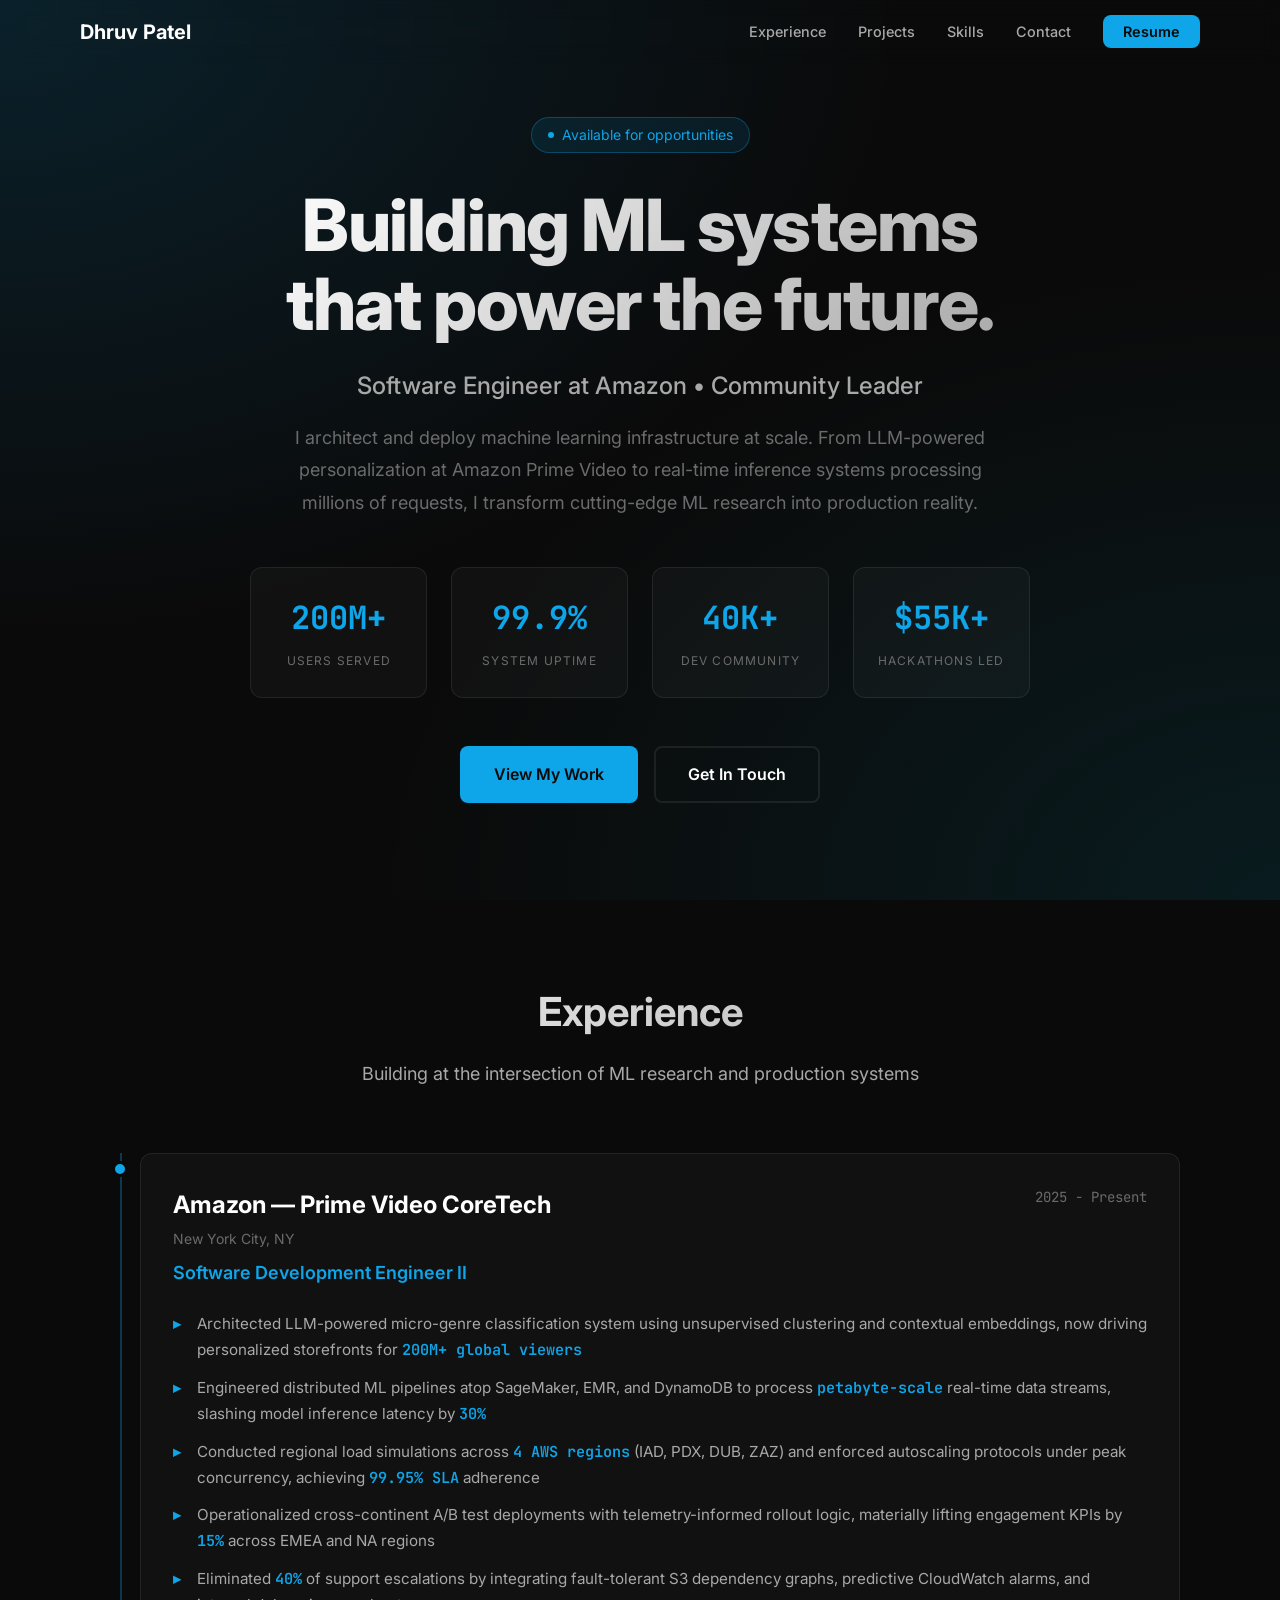
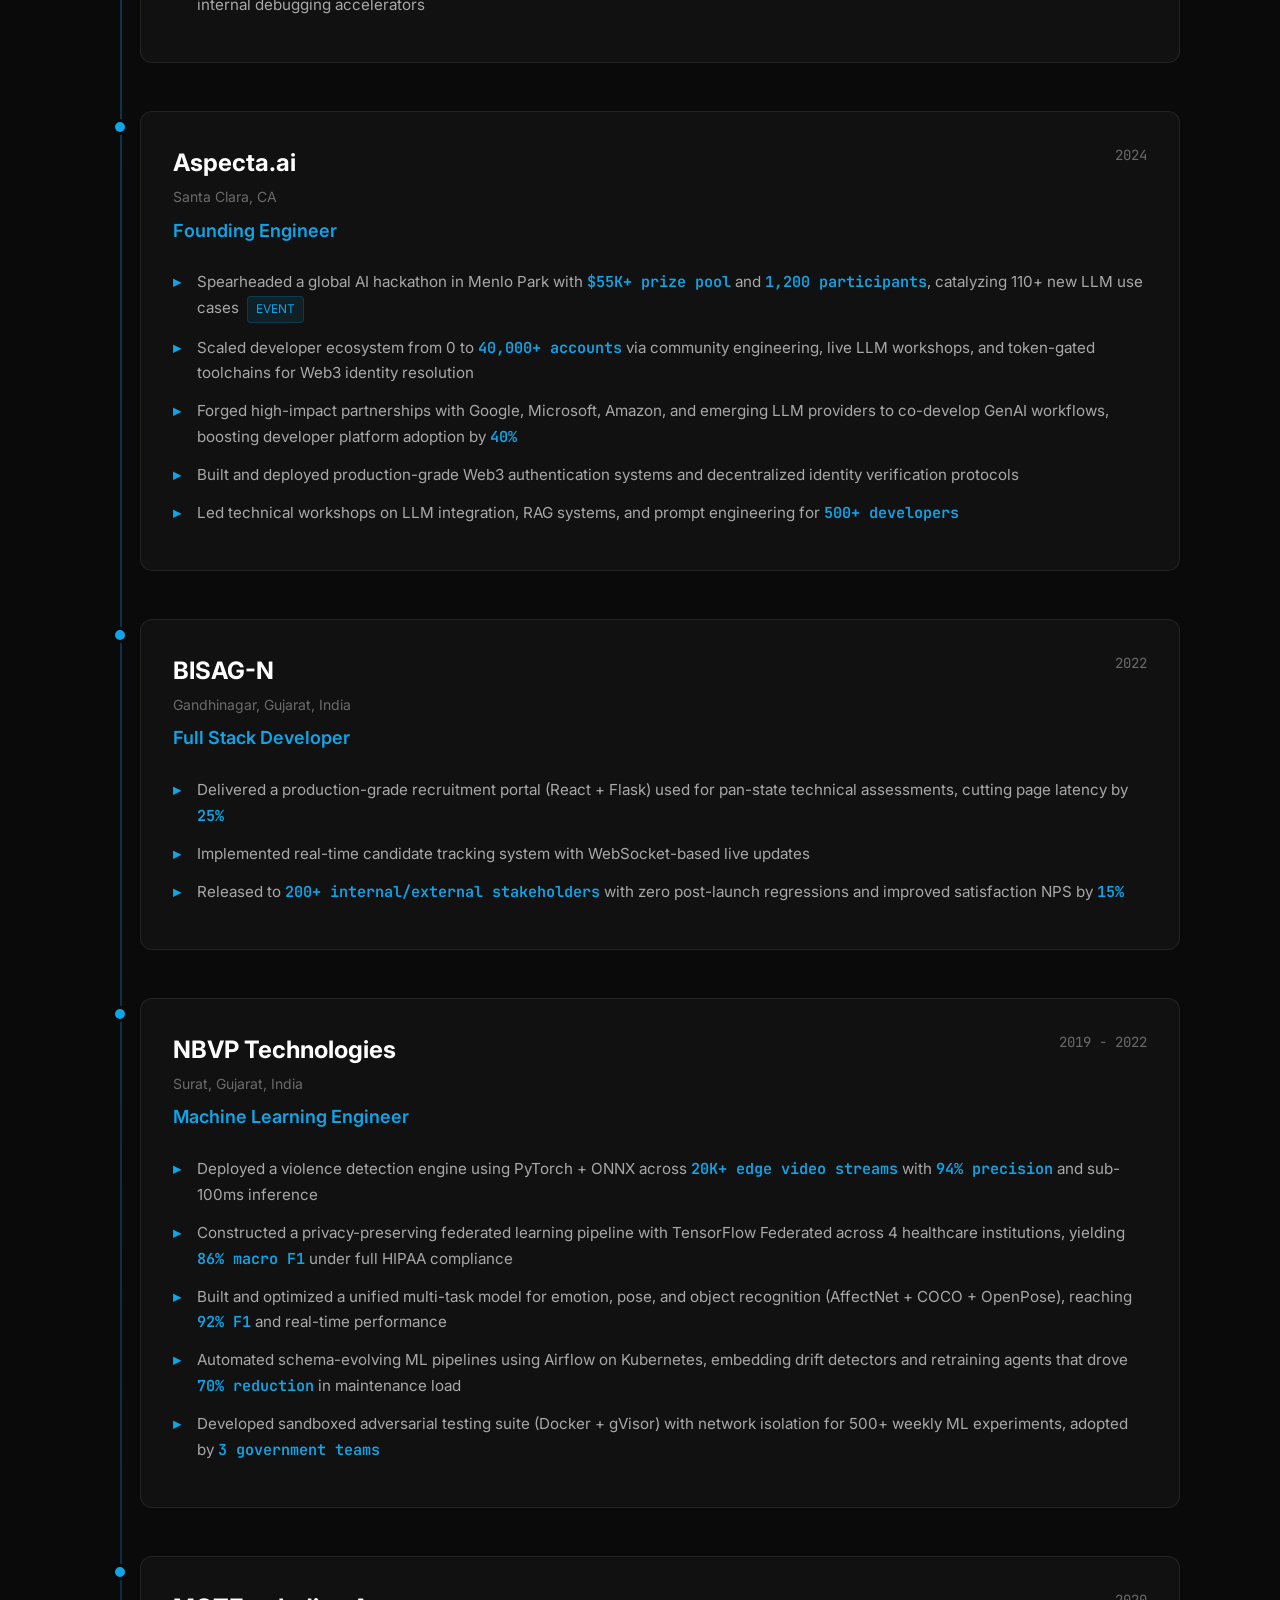
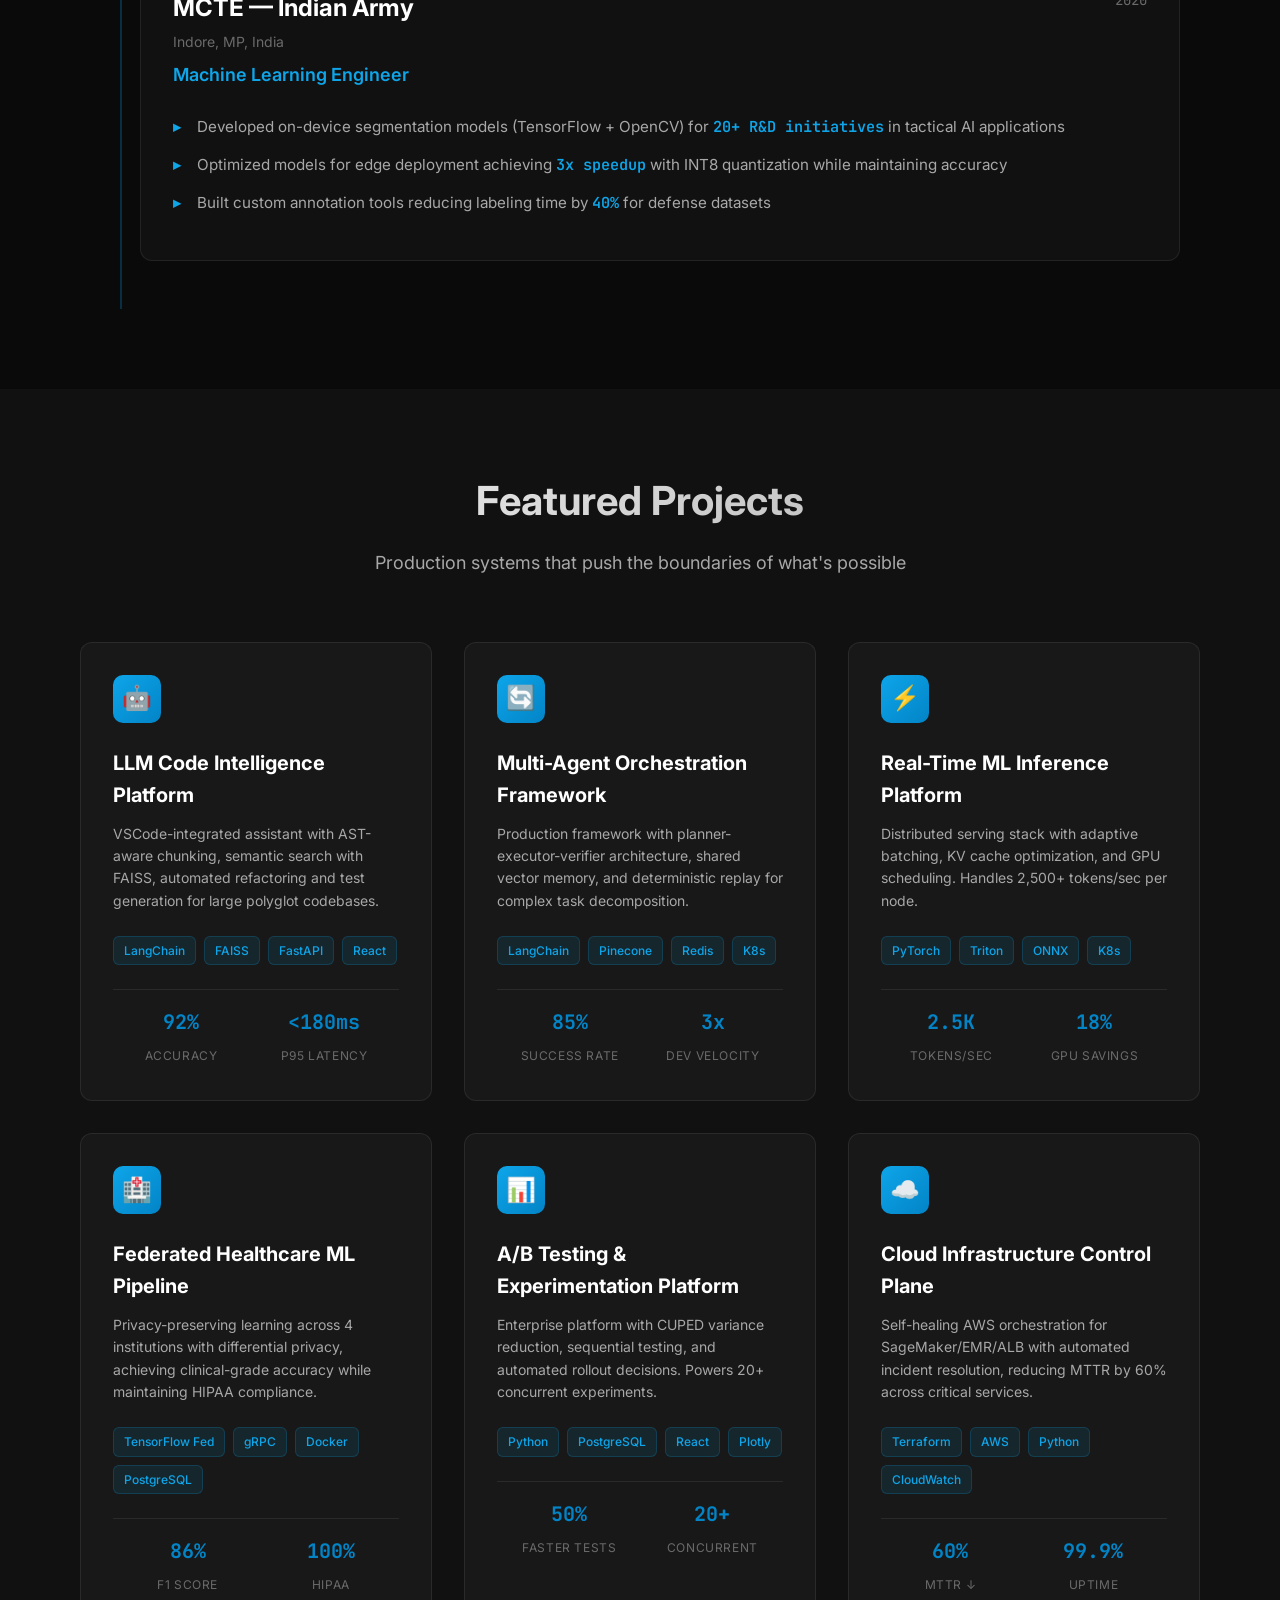
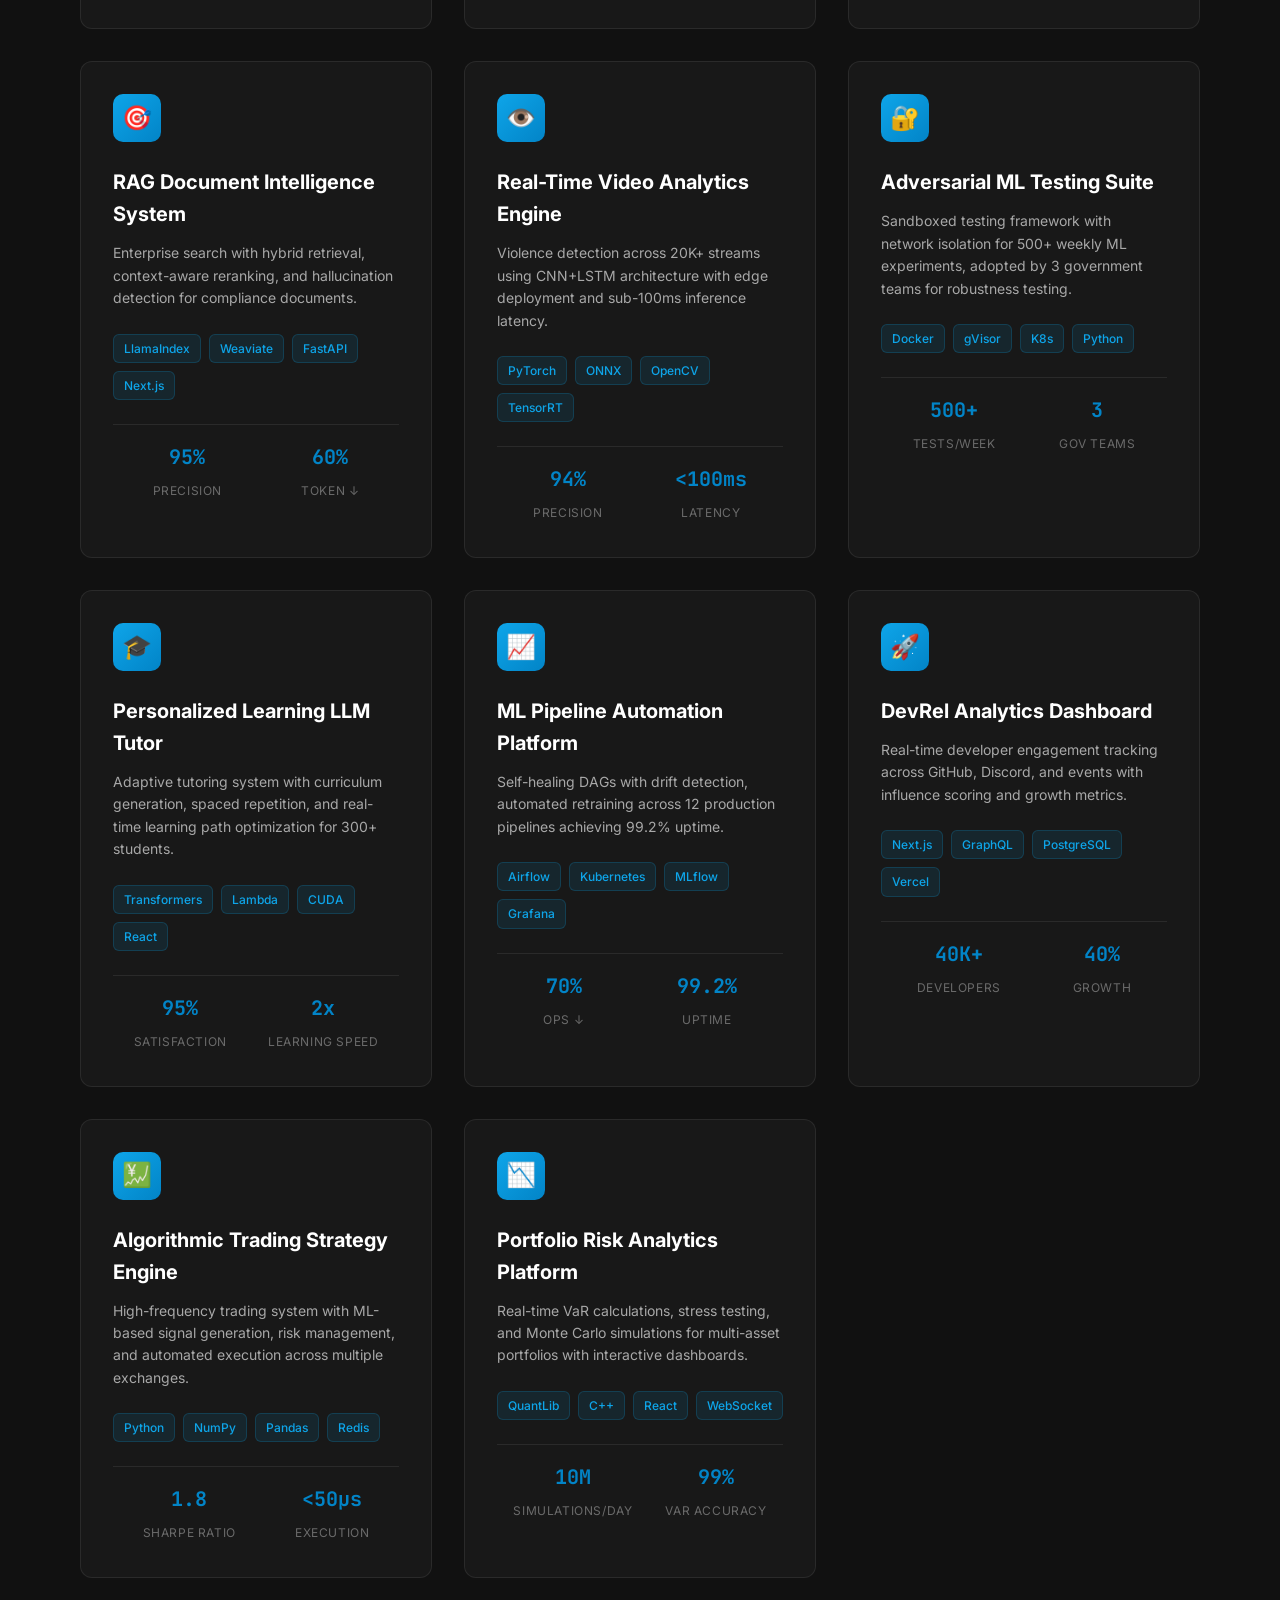
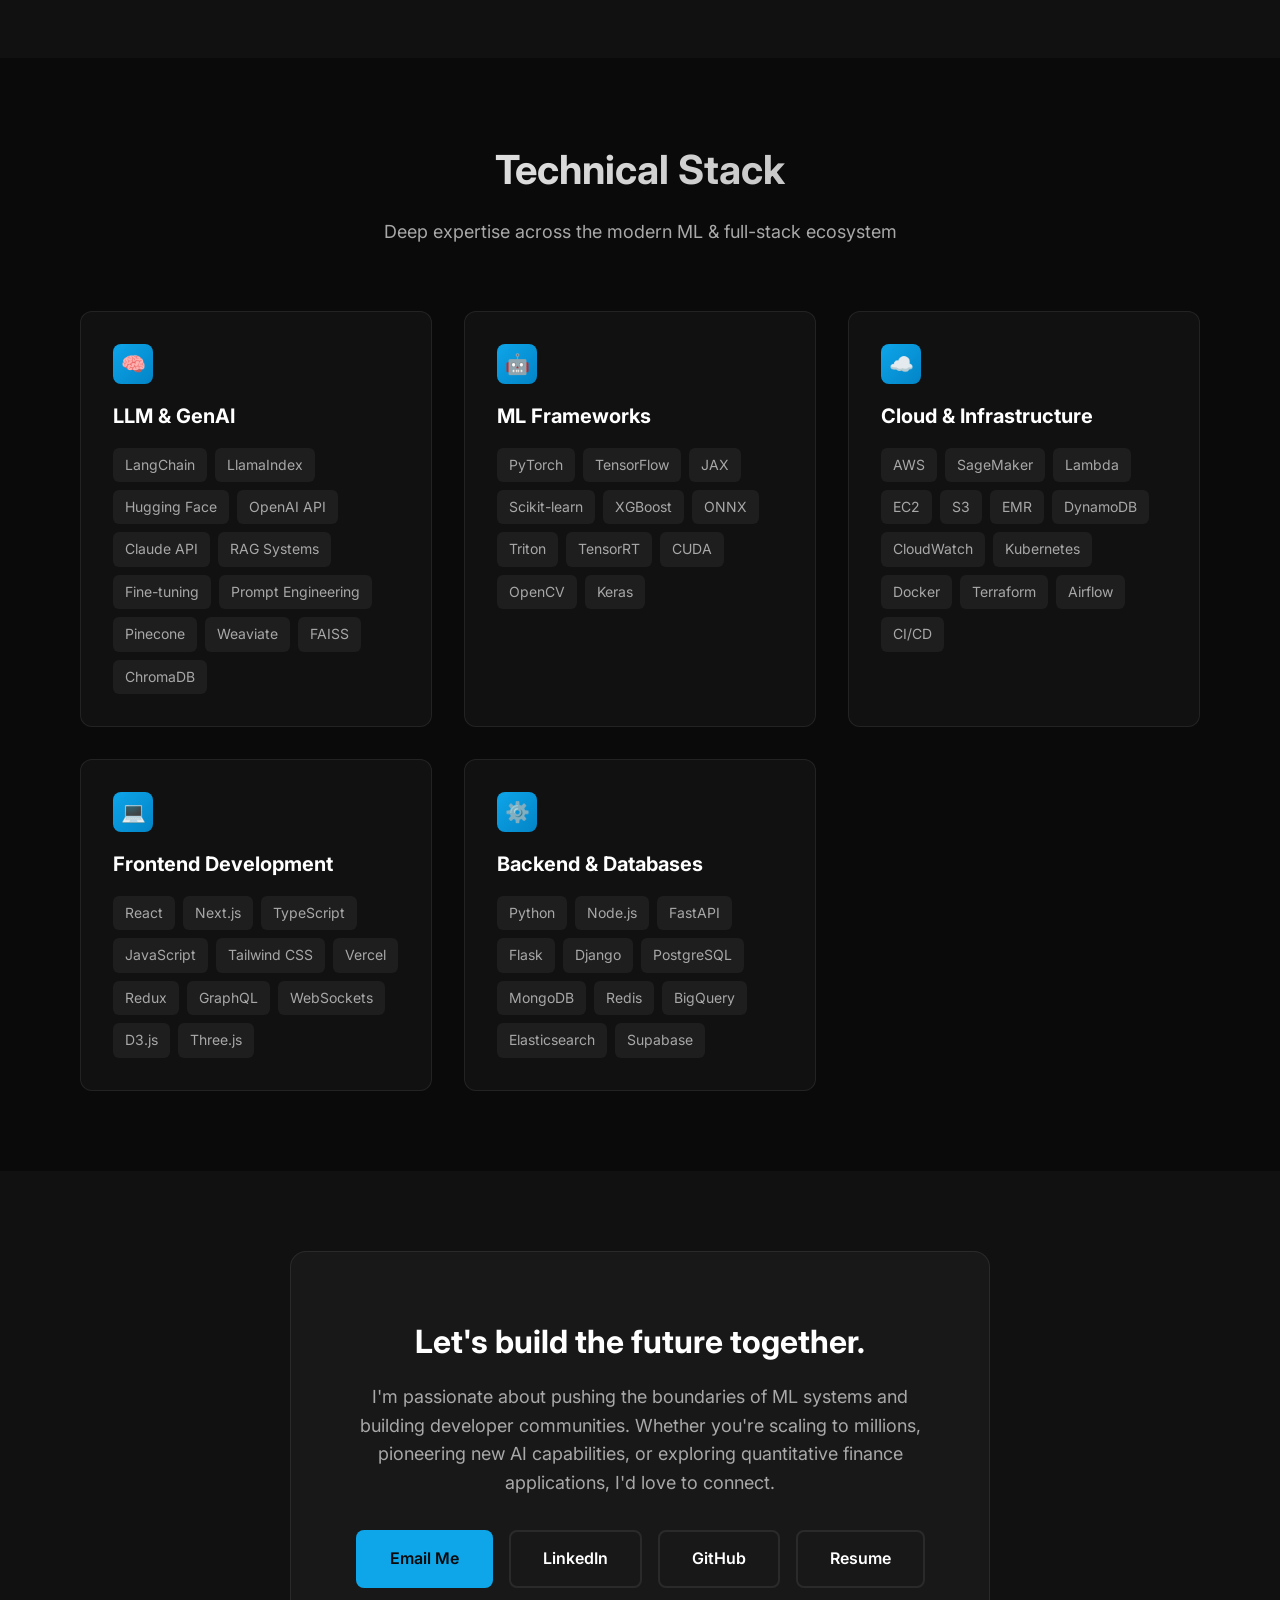
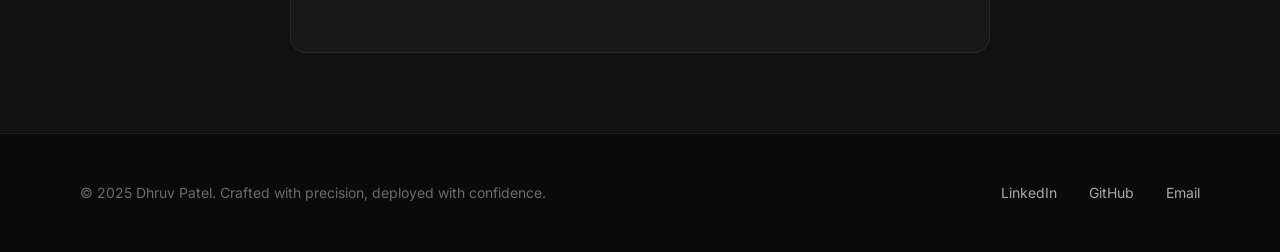
==== index.html @ 0f3747a2 "Update index.html add resume link" ====
<!DOCTYPE html>
<html lang="en">
<head>
    <meta charset="UTF-8">
    <meta name="viewport" content="width=device-width, initial-scale=1.0">
    <title>Dhruv Patel — Senior ML Infrastructure Engineer</title>
    <meta name="description" content="Software Engineer specializing in LLM systems, ML infrastructure, and distributed systems at Amazon. 200M+ user impact.">
    
    <!-- Fonts -->
    <link rel="preconnect" href="https://fonts.googleapis.com">
    <link rel="preconnect" href="https://fonts.gstatic.com" crossorigin>
    <link href="https://fonts.googleapis.com/css2?family=Inter:wght@300;400;500;600;700;800;900&family=JetBrains+Mono:wght@300;400;500;600;700&display=swap" rel="stylesheet">
    
    <style>
        * {
            margin: 0;
            padding: 0;
            box-sizing: border-box;
        }

        :root {
            --accent-primary: #0ea5e9;
            --accent-secondary: #0284c7;
            --accent-tertiary: #0369a1;
            
            --bg-primary: #0A0A0A;
            --bg-secondary: #111111;
            --bg-card: rgba(255, 255, 255, 0.03);
            --bg-card-hover: rgba(255, 255, 255, 0.05);
            
            --text-primary: #FFFFFF;
            --text-secondary: #A8A8A8;
            --text-muted: #6B6B6B;
            
            --border: rgba(255, 255, 255, 0.08);
            --border-light: rgba(255, 255, 255, 0.04);
            
            --gradient-primary: linear-gradient(135deg, #0ea5e9 0%, #0284c7 100%);
            --gradient-text: linear-gradient(135deg, #FFFFFF 0%, #A8A8A8 100%);
            
            --shadow-sm: 0 2px 8px rgba(0, 0, 0, 0.1);
            --shadow-md: 0 4px 12px rgba(0, 0, 0, 0.15);
            --shadow-lg: 0 8px 24px rgba(0, 0, 0, 0.2);
            --shadow-xl: 0 12px 48px rgba(0, 0, 0, 0.3);
            
            --transition: all 0.3s cubic-bezier(0.4, 0, 0.2, 1);
            --transition-fast: all 0.15s cubic-bezier(0.4, 0, 0.2, 1);
            --transition-slow: all 0.5s cubic-bezier(0.4, 0, 0.2, 1);
        }

        html {
            scroll-behavior: smooth;
        }

        body {
            font-family: 'Inter', -apple-system, BlinkMacSystemFont, 'Segoe UI', sans-serif;
            background: var(--bg-primary);
            color: var(--text-primary);
            line-height: 1.6;
            -webkit-font-smoothing: antialiased;
            -moz-osx-font-smoothing: grayscale;
            overflow-x: hidden;
        }

        ::selection {
            background: var(--accent-primary);
            color: var(--bg-primary);
        }

        /* Scrollbar */
        ::-webkit-scrollbar {
            width: 10px;
        }

        ::-webkit-scrollbar-track {
            background: var(--bg-secondary);
        }

        ::-webkit-scrollbar-thumb {
            background: var(--text-muted);
            border-radius: 5px;
        }

        ::-webkit-scrollbar-thumb:hover {
            background: var(--text-secondary);
        }

        /* Container */
        .container {
            max-width: 1200px;
            margin: 0 auto;
            padding: 0 20px;
        }

        @media (min-width: 768px) {
            .container {
                padding: 0 40px;
            }
        }

        /* Navigation */
        nav {
            position: fixed;
            top: 0;
            left: 0;
            right: 0;
            z-index: 1000;
            padding: 1rem 0;
            transition: var(--transition);
            backdrop-filter: blur(10px);
            -webkit-backdrop-filter: blur(10px);
        }

        nav.scrolled {
            background: rgba(10, 10, 10, 0.9);
            border-bottom: 1px solid var(--border);
        }

        .nav-container {
            display: flex;
            justify-content: space-between;
            align-items: center;
        }

        .nav-logo {
            font-size: 1.25rem;
            font-weight: 700;
            color: var(--text-primary);
            text-decoration: none;
            transition: var(--transition-fast);
        }

        .nav-logo:hover {
            color: var(--accent-primary);
        }

        .nav-menu {
            display: flex;
            gap: 2rem;
            list-style: none;
            align-items: center;
        }

        .nav-link {
            color: var(--text-secondary);
            text-decoration: none;
            font-size: 0.9rem;
            font-weight: 500;
            transition: var(--transition-fast);
            position: relative;
        }

        .nav-link:hover {
            color: var(--text-primary);
        }

        .nav-link::after {
            content: '';
            position: absolute;
            bottom: -4px;
            left: 0;
            width: 0;
            height: 2px;
            background: var(--accent-primary);
            transition: var(--transition);
        }

        .nav-link:hover::after {
            width: 100%;
        }

        .nav-cta {
            padding: 0.5rem 1.25rem;
            background: var(--accent-primary);
            color: var(--bg-primary);
            text-decoration: none;
            border-radius: 8px;
            font-size: 0.9rem;
            font-weight: 600;
            transition: var(--transition);
        }

        .nav-cta:hover {
            transform: translateY(-2px);
            box-shadow: 0 8px 16px rgba(14, 165, 233, 0.3);
        }

        /* Hero Section */
        .hero {
            min-height: 100vh;
            display: flex;
            align-items: center;
            justify-content: center;
            padding: 100px 0 80px;
            position: relative;
            background: radial-gradient(ellipse at top left, rgba(14, 165, 233, 0.15) 0%, transparent 50%),
                        radial-gradient(ellipse at bottom right, rgba(0, 180, 216, 0.1) 0%, transparent 50%);
        }

        .hero-content {
            text-align: center;
            max-width: 1000px;
            margin: 0 auto;
        }

        .hero-badge {
            display: inline-flex;
            align-items: center;
            gap: 0.5rem;
            padding: 0.375rem 1rem;
            background: rgba(14, 165, 233, 0.1);
            border: 1px solid rgba(14, 165, 233, 0.3);
            border-radius: 9999px;
            font-size: 0.875rem;
            color: var(--accent-primary);
            margin-bottom: 2rem;
        }

        .badge-dot {
            width: 6px;
            height: 6px;
            background: var(--accent-primary);
            border-radius: 50%;
            animation: pulse 2s infinite;
        }

        @keyframes pulse {
            0%, 100% { 
                opacity: 1;
                transform: scale(1);
            }
            50% { 
                opacity: 0.5;
                transform: scale(1.5);
            }
        }

        h1 {
            font-size: clamp(2.5rem, 7vw, 4.5rem);
            font-weight: 800;
            line-height: 1.1;
            margin-bottom: 1.5rem;
            letter-spacing: -0.02em;
            background: var(--gradient-text);
            -webkit-background-clip: text;
            -webkit-text-fill-color: transparent;
            background-clip: text;
        }

        .hero-subtitle {
            font-size: 1.5rem;
            color: var(--text-secondary);
            margin-bottom: 1rem;
            font-weight: 500;
        }

        .hero-description {
            font-size: 1.125rem;
            color: var(--text-muted);
            max-width: 700px;
            margin: 0 auto 3rem;
            line-height: 1.8;
        }

        .hero-stats {
            display: grid;
            grid-template-columns: repeat(4, 1fr);
            gap: 1.5rem;
            margin: 3rem auto;
            max-width: 900px;
        }

        @media (max-width: 768px) {
            .hero-stats {
                grid-template-columns: repeat(2, 1fr);
            }
        }

        .stat-card {
            padding: 1.5rem;
            background: var(--bg-card);
            border: 1px solid var(--border);
            border-radius: 12px;
            transition: var(--transition);
            position: relative;
            overflow: hidden;
        }

        .stat-card::before {
            content: '';
            position: absolute;
            top: 0;
            left: 0;
            right: 0;
            height: 2px;
            background: var(--gradient-primary);
            transform: translateX(-100%);
            transition: var(--transition);
        }

        .stat-card:hover {
            transform: translateY(-4px);
            background: var(--bg-card-hover);
            border-color: var(--accent-primary);
        }

        .stat-card:hover::before {
            transform: translateX(0);
        }

        .stat-value {
            font-size: 2rem;
            font-weight: 700;
            color: var(--accent-primary);
            font-family: 'JetBrains Mono', monospace;
            display: block;
            margin-bottom: 0.25rem;
        }

        .stat-label {
            font-size: 0.75rem;
            color: var(--text-muted);
            text-transform: uppercase;
            letter-spacing: 0.1em;
        }

        .hero-actions {
            display: flex;
            gap: 1rem;
            justify-content: center;
            flex-wrap: wrap;
            margin-top: 2rem;
        }

        .btn {
            padding: 0.875rem 2rem;
            border-radius: 8px;
            font-weight: 600;
            text-decoration: none;
            transition: var(--transition);
            display: inline-flex;
            align-items: center;
            gap: 0.5rem;
            font-size: 1rem;
            border: 2px solid transparent;
        }

        .btn-primary {
            background: var(--accent-primary);
            color: var(--bg-primary);
        }

        .btn-primary:hover {
            transform: translateY(-2px);
            box-shadow: 0 12px 24px rgba(14, 165, 233, 0.3);
        }

        .btn-secondary {
            background: transparent;
            color: var(--text-primary);
            border-color: var(--border);
        }

        .btn-secondary:hover {
            background: var(--bg-card);
            border-color: var(--accent-primary);
        }

        /* Section */
        .section {
            padding: 80px 0;
        }

        .section-header {
            text-align: center;
            margin-bottom: 4rem;
        }

        .section-title {
            font-size: 2.5rem;
            font-weight: 700;
            margin-bottom: 1rem;
            background: var(--gradient-text);
            -webkit-background-clip: text;
            -webkit-text-fill-color: transparent;
            background-clip: text;
        }

        .section-subtitle {
            font-size: 1.125rem;
            color: var(--text-secondary);
        }

        /* Experience Timeline */
        .timeline {
            max-width: 1400px;
            margin: 0 auto;
            position: relative;
        }

        .timeline::before {
            content: '';
            position: absolute;
            left: 20px;
            top: 0;
            bottom: 0;
            width: 2px;
            background: linear-gradient(180deg, var(--accent-primary) 0%, var(--accent-secondary) 100%);
            opacity: 0.3;
        }

        @media (min-width: 768px) {
            .timeline::before {
                left: 40px;
            }
        }

        .timeline-item {
            position: relative;
            padding: 0 0 3rem 0;
        }

        @media (min-width: 768px) {
            .timeline-item {
                padding: 0 0 3rem 0;
            }
        }

        .timeline-dot {
            position: absolute;
            left: 12px;
            top: 8px;
            width: 16px;
            height: 16px;
            background: var(--accent-primary);
            border: 3px solid var(--bg-primary);
            border-radius: 50%;
            z-index: 2;
        }

        @media (min-width: 768px) {
            .timeline-dot {
                left: 32px;
            }
        }

        .timeline-content {
            background: var(--bg-card);
            border: 1px solid var(--border);
            border-radius: 12px;
            padding: 2rem;
            transition: var(--transition);
            width: 100%;
            margin-left: 0;
        }

        @media (min-width: 768px) {
            .timeline-content {
                width: calc(100% - 80px);
                margin-left: 60px;
            }
        }

        .timeline-content:hover {
            background: var(--bg-card-hover);
            transform: translateY(-4px);
            border-color: var(--accent-primary);
        }

        .timeline-header {
            display: flex;
            justify-content: space-between;
            align-items: start;
            margin-bottom: 1rem;
        }

        .company-name {
            font-size: 1.5rem;
            font-weight: 700;
            color: var(--text-primary);
            margin-bottom: 0.25rem;
        }

        .company-location {
            font-size: 0.875rem;
            color: var(--text-muted);
            margin-bottom: 0.5rem;
        }

        .role-title {
            font-size: 1.125rem;
            color: var(--accent-primary);
            font-weight: 600;
            margin-bottom: 0.5rem;
        }

        .timeline-date {
            font-size: 0.875rem;
            color: var(--text-muted);
            font-family: 'JetBrains Mono', monospace;
        }

        .achievements {
            list-style: none;
            margin-top: 1rem;
        }

        .achievement {
            position: relative;
            padding-left: 1.5rem;
            margin-bottom: 0.75rem;
            color: var(--text-secondary);
            font-size: 0.95rem;
            line-height: 1.7;
        }

        .achievement::before {
            content: '▸';
            position: absolute;
            left: 0;
            color: var(--accent-primary);
            font-weight: bold;
        }

        .highlight {
            color: var(--accent-primary);
            font-weight: 600;
            font-family: 'JetBrains Mono', monospace;
        }

        .achievement-badge {
            display: inline-block;
            padding: 2px 8px;
            background: rgba(14, 165, 233, 0.1);
            border: 1px solid rgba(14, 165, 233, 0.2);
            border-radius: 4px;
            font-size: 0.75rem;
            color: var(--accent-primary);
            margin-left: 0.5rem;
        }

        /* Projects Grid */
        .projects-container {
            display: grid;
            grid-template-columns: repeat(auto-fill, minmax(350px, 1fr));
            gap: 2rem;
        }

        @media (max-width: 768px) {
            .projects-container {
                grid-template-columns: 1fr;
            }
        }

        .project-card {
            background: var(--bg-card);
            border: 1px solid var(--border);
            border-radius: 12px;
            padding: 2rem;
            transition: var(--transition-slow);
            position: relative;
            overflow: hidden;
        }

        .project-card::before {
            content: '';
            position: absolute;
            top: -2px;
            left: -2px;
            right: -2px;
            bottom: -2px;
            background: var(--gradient-primary);
            border-radius: 12px;
            opacity: 0;
            transition: var(--transition);
            z-index: -1;
        }

        .project-card:hover {
            transform: translateY(-8px);
            border-color: transparent;
        }

        .project-card:hover::before {
            opacity: 0.3;
        }

        .project-icon {
            width: 48px;
            height: 48px;
            background: linear-gradient(135deg, var(--accent-primary) 0%, var(--accent-secondary) 100%);
            border-radius: 10px;
            display: flex;
            align-items: center;
            justify-content: center;
            font-size: 24px;
            margin-bottom: 1.5rem;
        }

        .project-title {
            font-size: 1.25rem;
            font-weight: 700;
            margin-bottom: 0.75rem;
            color: var(--text-primary);
        }

        .project-description {
            font-size: 0.875rem;
            color: var(--text-secondary);
            line-height: 1.6;
            margin-bottom: 1.5rem;
        }

        .project-stack {
            display: flex;
            flex-wrap: wrap;
            gap: 0.5rem;
            margin-bottom: 1.5rem;
        }

        .stack-badge {
            padding: 0.25rem 0.625rem;
            background: rgba(14, 165, 233, 0.1);
            border: 1px solid rgba(14, 165, 233, 0.2);
            border-radius: 6px;
            font-size: 0.75rem;
            color: var(--accent-primary);
            font-weight: 500;
        }

        .project-metrics {
            display: flex;
            justify-content: space-around;
            padding-top: 1rem;
            border-top: 1px solid var(--border);
        }

        .metric {
            text-align: center;
        }

        .metric-value {
            display: block;
            font-size: 1.25rem;
            font-weight: 700;
            color: var(--accent-secondary);
            font-family: 'JetBrains Mono', monospace;
            margin-bottom: 0.25rem;
        }

        .metric-label {
            font-size: 0.75rem;
            color: var(--text-muted);
            text-transform: uppercase;
            letter-spacing: 0.05em;
        }

        /* Skills */
        .skills-container {
            display: grid;
            grid-template-columns: repeat(auto-fit, minmax(280px, 1fr));
            gap: 2rem;
        }

        .skill-group {
            padding: 2rem;
            background: var(--bg-card);
            border: 1px solid var(--border);
            border-radius: 12px;
            transition: var(--transition);
        }

        .skill-group:hover {
            background: var(--bg-card-hover);
            transform: translateY(-4px);
            border-color: var(--accent-primary);
        }

        .skill-group-icon {
            width: 40px;
            height: 40px;
            background: linear-gradient(135deg, var(--accent-primary) 0%, var(--accent-secondary) 100%);
            border-radius: 8px;
            display: flex;
            align-items: center;
            justify-content: center;
            font-size: 20px;
            margin-bottom: 1rem;
        }

        .skill-group-title {
            font-size: 1.25rem;
            font-weight: 700;
            margin-bottom: 1rem;
            color: var(--text-primary);
        }

        .skill-list {
            display: flex;
            flex-wrap: wrap;
            gap: 0.5rem;
        }

        .skill-item {
            padding: 0.375rem 0.75rem;
            background: rgba(255, 255, 255, 0.05);
            border-radius: 6px;
            font-size: 0.875rem;
            color: var(--text-secondary);
            transition: var(--transition-fast);
        }

        .skill-item:hover {
            background: rgba(14, 165, 233, 0.1);
            color: var(--accent-primary);
            transform: scale(1.05);
        }

        /* Contact */
        .contact-container {
            max-width: 700px;
            margin: 0 auto;
            text-align: center;
            padding: 4rem 3rem;
            background: var(--bg-card);
            border: 1px solid var(--border);
            border-radius: 16px;
        }

        .contact-title {
            font-size: 2rem;
            font-weight: 700;
            margin-bottom: 1rem;
        }

        .contact-description {
            font-size: 1.125rem;
            color: var(--text-secondary);
            margin-bottom: 2rem;
            line-height: 1.6;
        }

        .contact-links {
            display: flex;
            justify-content: center;
            gap: 1rem;
            flex-wrap: wrap;
        }

        /* Footer */
        footer {
            padding: 3rem 0;
            border-top: 1px solid var(--border);
        }

        .footer-content {
            display: flex;
            justify-content: space-between;
            align-items: center;
        }

        @media (max-width: 768px) {
            .footer-content {
                flex-direction: column;
                gap: 1.5rem;
                text-align: center;
            }
        }

        .footer-text {
            color: var(--text-muted);
            font-size: 0.875rem;
        }

        .footer-links {
            display: flex;
            gap: 2rem;
        }

        .footer-link {
            color: var(--text-secondary);
            text-decoration: none;
            font-size: 0.875rem;
            transition: var(--transition-fast);
        }

        .footer-link:hover {
            color: var(--accent-primary);
        }

        /* Mobile Menu */
        .mobile-menu-toggle {
            display: none;
            background: none;
            border: none;
            color: var(--text-primary);
            font-size: 1.5rem;
            padding: 0.5rem;
            cursor: pointer;
        }

        @media (max-width: 768px) {
            .mobile-menu-toggle {
                display: block;
            }

            .nav-menu {
                display: none;
                position: fixed;
                top: 60px;
                left: 0;
                right: 0;
                background: rgba(10, 10, 10, 0.98);
                backdrop-filter: blur(20px);
                -webkit-backdrop-filter: blur(20px);
                flex-direction: column;
                padding: 2rem;
                gap: 1rem;
                border-bottom: 1px solid var(--border);
            }

            .nav-menu.active {
                display: flex;
            }
        }

        /* Animations */
        .fade-in {
            opacity: 0;
            transform: translateY(30px);
            animation: fadeInUp 0.8s ease forwards;
        }

        @keyframes fadeInUp {
            to {
                opacity: 1;
                transform: translateY(0);
            }
        }

        .slide-in-left {
            opacity: 0;
            transform: translateX(-30px);
            animation: slideInLeft 0.8s ease forwards;
        }

        @keyframes slideInLeft {
            to {
                opacity: 1;
                transform: translateX(0);
            }
        }

        .slide-in-right {
            opacity: 0;
            transform: translateX(30px);
            animation: slideInRight 0.8s ease forwards;
        }

        @keyframes slideInRight {
            to {
                opacity: 1;
                transform: translateX(0);
            }
        }

        /* Loading */
        .loader {
            position: fixed;
            top: 0;
            left: 0;
            right: 0;
            bottom: 0;
            background: var(--bg-primary);
            display: flex;
            align-items: center;
            justify-content: center;
            z-index: 9999;
            transition: opacity 0.5s ease;
        }

        .loader.hidden {
            opacity: 0;
            pointer-events: none;
        }

        .loader-text {
            font-size: 1.25rem;
            font-weight: 600;
            color: var(--accent-primary);
        }
    </style>
</head>
<body>
    <!-- Loading -->
    <div class="loader" id="loader">
        <div class="loader-text">Loading...</div>
    </div>

    <!-- Navigation -->
    <nav id="navbar">
        <div class="container">
            <div class="nav-container">
                <a href="#" class="nav-logo">Dhruv Patel</a>
                <button class="mobile-menu-toggle" id="mobileMenu">☰</button>
                <ul class="nav-menu" id="navMenu">
                    <li><a href="#experience" class="nav-link">Experience</a></li>
                    <li><a href="#projects" class="nav-link">Projects</a></li>
                    <li><a href="#skills" class="nav-link">Skills</a></li>
                    <li><a href="#contact" class="nav-link">Contact</a></li>
                    <li><a href="https://docs.google.com/document/d/16R1nK-PGsK3ZBntYF9DVFMkHDwsu9yKjYVO82Q6ciWk/edit?usp=sharing" target="_blank" class="nav-cta">Resume</a></li>
                </ul>
            </div>
        </div>
    </nav>

    <!-- Hero Section -->
    <section class="hero">
        <div class="container">
            <div class="hero-content fade-in">
                <span class="hero-badge">
                    <span class="badge-dot"></span>
                    Available for opportunities
                </span>
                <h1>Building ML systems<br>that power the future.</h1>
                <p class="hero-subtitle">Software Engineer at Amazon • Community Leader</p>
                <p class="hero-description">
                    I architect and deploy machine learning infrastructure at scale. 
                    From LLM-powered personalization at Amazon Prime Video to real-time inference systems 
                    processing millions of requests, I transform cutting-edge ML research into production reality.
                </p>
                
                <div class="hero-stats">
                    <div class="stat-card">
                        <span class="stat-value">200M+</span>
                        <span class="stat-label">Users Served</span>
                    </div>
                    <div class="stat-card">
                        <span class="stat-value">99.9%</span>
                        <span class="stat-label">System Uptime</span>
                    </div>
                    <div class="stat-card">
                        <span class="stat-value">40K+</span>
                        <span class="stat-label">Dev Community</span>
                    </div>
                    <div class="stat-card">
                        <span class="stat-value">$55K+</span>
                        <span class="stat-label">Hackathons Led</span>
                    </div>
                </div>

                <div class="hero-actions">
                    <a href="#projects" class="btn btn-primary">View My Work</a>
                    <a href="mailto:dhruv17062000@gmail.com" class="btn btn-secondary">Get In Touch</a>
                </div>
            </div>
        </div>
    </section>

    <!-- Experience Section -->
    <section id="experience" class="section">
        <div class="container">
            <div class="section-header">
                <h2 class="section-title">Experience</h2>
                <p class="section-subtitle">Building at the intersection of ML research and production systems</p>
            </div>
            
            <div class="timeline">
                <!-- Amazon -->
                <div class="timeline-item">
                    <div class="timeline-dot"></div>
                    <div class="timeline-content">
                        <div class="timeline-header">
                            <div>
                                <h3 class="company-name">Amazon — Prime Video CoreTech</h3>
                                <p class="company-location">New York City, NY</p>
                                <p class="role-title">Software Development Engineer II</p>
                            </div>
                            <span class="timeline-date">2025 - Present</span>
                        </div>
                        <ul class="achievements">
                            <li class="achievement">Architected LLM-powered micro-genre classification system using unsupervised clustering and contextual embeddings, now driving personalized storefronts for <span class="highlight">200M+ global viewers</span></li>
                            <li class="achievement">Engineered distributed ML pipelines atop SageMaker, EMR, and DynamoDB to process <span class="highlight">petabyte-scale</span> real-time data streams, slashing model inference latency by <span class="highlight">30%</span></li>
                            <li class="achievement">Conducted regional load simulations across <span class="highlight">4 AWS regions</span> (IAD, PDX, DUB, ZAZ) and enforced autoscaling protocols under peak concurrency, achieving <span class="highlight">99.95% SLA</span> adherence</li>
                            <li class="achievement">Operationalized cross-continent A/B test deployments with telemetry-informed rollout logic, materially lifting engagement KPIs by <span class="highlight">15%</span> across EMEA and NA regions</li>
                            <li class="achievement">Eliminated <span class="highlight">40%</span> of support escalations by integrating fault-tolerant S3 dependency graphs, predictive CloudWatch alarms, and internal debugging accelerators</li>
                        </ul>
                    </div>
                </div>

                <!-- Aspecta.ai -->
                <div class="timeline-item">
                    <div class="timeline-dot"></div>
                    <div class="timeline-content">
                        <div class="timeline-header">
                            <div>
                                <h3 class="company-name">Aspecta.ai</h3>
                                <p class="company-location">Santa Clara, CA</p>
                                <p class="role-title">Founding Engineer</p>
                            </div>
                            <span class="timeline-date">2024</span>
                        </div>
                        <ul class="achievements">
                            <li class="achievement">Spearheaded a global AI hackathon in Menlo Park with <span class="highlight">$55K+ prize pool</span> and <span class="highlight">1,200 participants</span>, catalyzing 110+ new LLM use cases<span class="achievement-badge">EVENT</span></li>
                            <li class="achievement">Scaled developer ecosystem from 0 to <span class="highlight">40,000+ accounts</span> via community engineering, live LLM workshops, and token-gated toolchains for Web3 identity resolution</li>
                            <li class="achievement">Forged high-impact partnerships with Google, Microsoft, Amazon, and emerging LLM providers to co-develop GenAI workflows, boosting developer platform adoption by <span class="highlight">40%</span></li>
                            <li class="achievement">Built and deployed production-grade Web3 authentication systems and decentralized identity verification protocols</li>
                            <li class="achievement">Led technical workshops on LLM integration, RAG systems, and prompt engineering for <span class="highlight">500+ developers</span></li>
                        </ul>
                    </div>
                </div>

                <!-- BISAG-N -->
                <div class="timeline-item">
                    <div class="timeline-dot"></div>
                    <div class="timeline-content">
                        <div class="timeline-header">
                            <div>
                                <h3 class="company-name">BISAG-N</h3>
                                <p class="company-location">Gandhinagar, Gujarat, India</p>
                                <p class="role-title">Full Stack Developer</p>
                            </div>
                            <span class="timeline-date">2022</span>
                        </div>
                        <ul class="achievements">
                            <li class="achievement">Delivered a production-grade recruitment portal (React + Flask) used for pan-state technical assessments, cutting page latency by <span class="highlight">25%</span></li>
                            <li class="achievement">Implemented real-time candidate tracking system with WebSocket-based live updates</li>
                            <li class="achievement">Released to <span class="highlight">200+ internal/external stakeholders</span> with zero post-launch regressions and improved satisfaction NPS by <span class="highlight">15%</span></li>
                        </ul>
                    </div>
                </div>

                <!-- NBVP Technologies -->
                <div class="timeline-item">
                    <div class="timeline-dot"></div>
                    <div class="timeline-content">
                        <div class="timeline-header">
                            <div>
                                <h3 class="company-name">NBVP Technologies</h3>
                                <p class="company-location">Surat, Gujarat, India</p>
                                <p class="role-title">Machine Learning Engineer</p>
                            </div>
                            <span class="timeline-date">2019 - 2022</span>
                        </div>
                        <ul class="achievements">
                            <li class="achievement">Deployed a violence detection engine using PyTorch + ONNX across <span class="highlight">20K+ edge video streams</span> with <span class="highlight">94% precision</span> and sub-100ms inference</li>
                            <li class="achievement">Constructed a privacy-preserving federated learning pipeline with TensorFlow Federated across 4 healthcare institutions, yielding <span class="highlight">86% macro F1</span> under full HIPAA compliance</li>
                            <li class="achievement">Built and optimized a unified multi-task model for emotion, pose, and object recognition (AffectNet + COCO + OpenPose), reaching <span class="highlight">92% F1</span> and real-time performance</li>
                            <li class="achievement">Automated schema-evolving ML pipelines using Airflow on Kubernetes, embedding drift detectors and retraining agents that drove <span class="highlight">70% reduction</span> in maintenance load</li>
                            <li class="achievement">Developed sandboxed adversarial testing suite (Docker + gVisor) with network isolation for 500+ weekly ML experiments, adopted by <span class="highlight">3 government teams</span></li>
                        </ul>
                    </div>
                </div>

                <!-- MCTE Indian Army -->
                <div class="timeline-item">
                    <div class="timeline-dot"></div>
                    <div class="timeline-content">
                        <div class="timeline-header">
                            <div>
                                <h3 class="company-name">MCTE — Indian Army</h3>
                                <p class="company-location">Indore, MP, India</p>
                                <p class="role-title">Machine Learning Engineer</p>
                            </div>
                            <span class="timeline-date">2020</span>
                        </div>
                        <ul class="achievements">
                            <li class="achievement">Developed on-device segmentation models (TensorFlow + OpenCV) for <span class="highlight">20+ R&D initiatives</span> in tactical AI applications</li>
                            <li class="achievement">Optimized models for edge deployment achieving <span class="highlight">3x speedup</span> with INT8 quantization while maintaining accuracy</li>
                            <li class="achievement">Built custom annotation tools reducing labeling time by <span class="highlight">40%</span> for defense datasets</li>
                        </ul>
                    </div>
                </div>
            </div>
        </div>
    </section>

    <!-- Projects Section -->
    <section id="projects" class="section" style="background: var(--bg-secondary);">
        <div class="container">
            <div class="section-header">
                <h2 class="section-title">Featured Projects</h2>
                <p class="section-subtitle">Production systems that push the boundaries of what's possible</p>
            </div>
            
            <div class="projects-container">
                <!-- Project 1 -->
                <div class="project-card">
                    <div class="project-icon">🤖</div>
                    <h3 class="project-title">LLM Code Intelligence Platform</h3>
                    <p class="project-description">
                        VSCode-integrated assistant with AST-aware chunking, semantic search with FAISS, 
                        automated refactoring and test generation for large polyglot codebases.
                    </p>
                    <div class="project-stack">
                        <span class="stack-badge">LangChain</span>
                        <span class="stack-badge">FAISS</span>
                        <span class="stack-badge">FastAPI</span>
                        <span class="stack-badge">React</span>
                    </div>
                    <div class="project-metrics">
                        <div class="metric">
                            <span class="metric-value">92%</span>
                            <span class="metric-label">Accuracy</span>
                        </div>
                        <div class="metric">
                            <span class="metric-value"><180ms</span>
                            <span class="metric-label">P95 Latency</span>
                        </div>
                    </div>
                </div>

                <!-- Project 2 -->
                <div class="project-card">
                    <div class="project-icon">🔄</div>
                    <h3 class="project-title">Multi-Agent Orchestration Framework</h3>
                    <p class="project-description">
                        Production framework with planner-executor-verifier architecture, 
                        shared vector memory, and deterministic replay for complex task decomposition.
                    </p>
                    <div class="project-stack">
                        <span class="stack-badge">LangChain</span>
                        <span class="stack-badge">Pinecone</span>
                        <span class="stack-badge">Redis</span>
                        <span class="stack-badge">K8s</span>
                    </div>
                    <div class="project-metrics">
                        <div class="metric">
                            <span class="metric-value">85%</span>
                            <span class="metric-label">Success Rate</span>
                        </div>
                        <div class="metric">
                            <span class="metric-value">3x</span>
                            <span class="metric-label">Dev Velocity</span>
                        </div>
                    </div>
                </div>

                <!-- Project 3 -->
                <div class="project-card">
                    <div class="project-icon">⚡</div>
                    <h3 class="project-title">Real-Time ML Inference Platform</h3>
                    <p class="project-description">
                        Distributed serving stack with adaptive batching, KV cache optimization, 
                        and GPU scheduling. Handles 2,500+ tokens/sec per node.
                    </p>
                    <div class="project-stack">
                        <span class="stack-badge">PyTorch</span>
                        <span class="stack-badge">Triton</span>
                        <span class="stack-badge">ONNX</span>
                        <span class="stack-badge">K8s</span>
                    </div>
                    <div class="project-metrics">
                        <div class="metric">
                            <span class="metric-value">2.5K</span>
                            <span class="metric-label">Tokens/sec</span>
                        </div>
                        <div class="metric">
                            <span class="metric-value">18%</span>
                            <span class="metric-label">GPU Savings</span>
                        </div>
                    </div>
                </div>

                <!-- Project 4 -->
                <div class="project-card">
                    <div class="project-icon">🏥</div>
                    <h3 class="project-title">Federated Healthcare ML Pipeline</h3>
                    <p class="project-description">
                        Privacy-preserving learning across 4 institutions with differential privacy, 
                        achieving clinical-grade accuracy while maintaining HIPAA compliance.
                    </p>
                    <div class="project-stack">
                        <span class="stack-badge">TensorFlow Fed</span>
                        <span class="stack-badge">gRPC</span>
                        <span class="stack-badge">Docker</span>
                        <span class="stack-badge">PostgreSQL</span>
                    </div>
                    <div class="project-metrics">
                        <div class="metric">
                            <span class="metric-value">86%</span>
                            <span class="metric-label">F1 Score</span>
                        </div>
                        <div class="metric">
                            <span class="metric-value">100%</span>
                            <span class="metric-label">HIPAA</span>
                        </div>
                    </div>
                </div>

                <!-- Project 5 -->
                <div class="project-card">
                    <div class="project-icon">📊</div>
                    <h3 class="project-title">A/B Testing & Experimentation Platform</h3>
                    <p class="project-description">
                        Enterprise platform with CUPED variance reduction, sequential testing, 
                        and automated rollout decisions. Powers 20+ concurrent experiments.
                    </p>
                    <div class="project-stack">
                        <span class="stack-badge">Python</span>
                        <span class="stack-badge">PostgreSQL</span>
                        <span class="stack-badge">React</span>
                        <span class="stack-badge">Plotly</span>
                    </div>
                    <div class="project-metrics">
                        <div class="metric">
                            <span class="metric-value">50%</span>
                            <span class="metric-label">Faster Tests</span>
                        </div>
                        <div class="metric">
                            <span class="metric-value">20+</span>
                            <span class="metric-label">Concurrent</span>
                        </div>
                    </div>
                </div>

                <!-- Project 6 -->
                <div class="project-card">
                    <div class="project-icon">☁️</div>
                    <h3 class="project-title">Cloud Infrastructure Control Plane</h3>
                    <p class="project-description">
                        Self-healing AWS orchestration for SageMaker/EMR/ALB with automated 
                        incident resolution, reducing MTTR by 60% across critical services.
                    </p>
                    <div class="project-stack">
                        <span class="stack-badge">Terraform</span>
                        <span class="stack-badge">AWS</span>
                        <span class="stack-badge">Python</span>
                        <span class="stack-badge">CloudWatch</span>
                    </div>
                    <div class="project-metrics">
                        <div class="metric">
                            <span class="metric-value">60%</span>
                            <span class="metric-label">MTTR ↓</span>
                        </div>
                        <div class="metric">
                            <span class="metric-value">99.9%</span>
                            <span class="metric-label">Uptime</span>
                        </div>
                    </div>
                </div>

                <!-- Project 7 -->
                <div class="project-card">
                    <div class="project-icon">🎯</div>
                    <h3 class="project-title">RAG Document Intelligence System</h3>
                    <p class="project-description">
                        Enterprise search with hybrid retrieval, context-aware reranking, 
                        and hallucination detection for compliance documents.
                    </p>
                    <div class="project-stack">
                        <span class="stack-badge">LlamaIndex</span>
                        <span class="stack-badge">Weaviate</span>
                        <span class="stack-badge">FastAPI</span>
                        <span class="stack-badge">Next.js</span>
                    </div>
                    <div class="project-metrics">
                        <div class="metric">
                            <span class="metric-value">95%</span>
                            <span class="metric-label">Precision</span>
                        </div>
                        <div class="metric">
                            <span class="metric-value">60%</span>
                            <span class="metric-label">Token ↓</span>
                        </div>
                    </div>
                </div>

                <!-- Project 8 -->
                <div class="project-card">
                    <div class="project-icon">👁️</div>
                    <h3 class="project-title">Real-Time Video Analytics Engine</h3>
                    <p class="project-description">
                        Violence detection across 20K+ streams using CNN+LSTM architecture 
                        with edge deployment and sub-100ms inference latency.
                    </p>
                    <div class="project-stack">
                        <span class="stack-badge">PyTorch</span>
                        <span class="stack-badge">ONNX</span>
                        <span class="stack-badge">OpenCV</span>
                        <span class="stack-badge">TensorRT</span>
                    </div>
                    <div class="project-metrics">
                        <div class="metric">
                            <span class="metric-value">94%</span>
                            <span class="metric-label">Precision</span>
                        </div>
                        <div class="metric">
                            <span class="metric-value"><100ms</span>
                            <span class="metric-label">Latency</span>
                        </div>
                    </div>
                </div>

                <!-- Project 9 -->
                <div class="project-card">
                    <div class="project-icon">🔐</div>
                    <h3 class="project-title">Adversarial ML Testing Suite</h3>
                    <p class="project-description">
                        Sandboxed testing framework with network isolation for 500+ weekly 
                        ML experiments, adopted by 3 government teams for robustness testing.
                    </p>
                    <div class="project-stack">
                        <span class="stack-badge">Docker</span>
                        <span class="stack-badge">gVisor</span>
                        <span class="stack-badge">K8s</span>
                        <span class="stack-badge">Python</span>
                    </div>
                    <div class="project-metrics">
                        <div class="metric">
                            <span class="metric-value">500+</span>
                            <span class="metric-label">Tests/week</span>
                        </div>
                        <div class="metric">
                            <span class="metric-value">3</span>
                            <span class="metric-label">Gov Teams</span>
                        </div>
                    </div>
                </div>

                <!-- Project 10 -->
                <div class="project-card">
                    <div class="project-icon">🎓</div>
                    <h3 class="project-title">Personalized Learning LLM Tutor</h3>
                    <p class="project-description">
                        Adaptive tutoring system with curriculum generation, spaced repetition, 
                        and real-time learning path optimization for 300+ students.
                    </p>
                    <div class="project-stack">
                        <span class="stack-badge">Transformers</span>
                        <span class="stack-badge">Lambda</span>
                        <span class="stack-badge">CUDA</span>
                        <span class="stack-badge">React</span>
                    </div>
                    <div class="project-metrics">
                        <div class="metric">
                            <span class="metric-value">95%</span>
                            <span class="metric-label">Satisfaction</span>
                        </div>
                        <div class="metric">
                            <span class="metric-value">2x</span>
                            <span class="metric-label">Learning Speed</span>
                        </div>
                    </div>
                </div>

                <!-- Project 11 -->
                <div class="project-card">
                    <div class="project-icon">📈</div>
                    <h3 class="project-title">ML Pipeline Automation Platform</h3>
                    <p class="project-description">
                        Self-healing DAGs with drift detection, automated retraining 
                        across 12 production pipelines achieving 99.2% uptime.
                    </p>
                    <div class="project-stack">
                        <span class="stack-badge">Airflow</span>
                        <span class="stack-badge">Kubernetes</span>
                        <span class="stack-badge">MLflow</span>
                        <span class="stack-badge">Grafana</span>
                    </div>
                    <div class="project-metrics">
                        <div class="metric">
                            <span class="metric-value">70%</span>
                            <span class="metric-label">Ops ↓</span>
                        </div>
                        <div class="metric">
                            <span class="metric-value">99.2%</span>
                            <span class="metric-label">Uptime</span>
                        </div>
                    </div>
                </div>

                <!-- Project 12 -->
                <div class="project-card">
                    <div class="project-icon">🚀</div>
                    <h3 class="project-title">DevRel Analytics Dashboard</h3>
                    <p class="project-description">
                        Real-time developer engagement tracking across GitHub, Discord, 
                        and events with influence scoring and growth metrics.
                    </p>
                    <div class="project-stack">
                        <span class="stack-badge">Next.js</span>
                        <span class="stack-badge">GraphQL</span>
                        <span class="stack-badge">PostgreSQL</span>
                        <span class="stack-badge">Vercel</span>
                    </div>
                    <div class="project-metrics">
                        <div class="metric">
                            <span class="metric-value">40K+</span>
                            <span class="metric-label">Developers</span>
                        </div>
                        <div class="metric">
                            <span class="metric-value">40%</span>
                            <span class="metric-label">Growth</span>
                        </div>
                    </div>
                </div>

                <!-- Quant Finance Project 1 -->
                <div class="project-card">
                    <div class="project-icon">💹</div>
                    <h3 class="project-title">Algorithmic Trading Strategy Engine</h3>
                    <p class="project-description">
                        High-frequency trading system with ML-based signal generation, 
                        risk management, and automated execution across multiple exchanges.
                    </p>
                    <div class="project-stack">
                        <span class="stack-badge">Python</span>
                        <span class="stack-badge">NumPy</span>
                        <span class="stack-badge">Pandas</span>
                        <span class="stack-badge">Redis</span>
                    </div>
                    <div class="project-metrics">
                        <div class="metric">
                            <span class="metric-value">1.8</span>
                            <span class="metric-label">Sharpe Ratio</span>
                        </div>
                        <div class="metric">
                            <span class="metric-value"><50μs</span>
                            <span class="metric-label">Execution</span>
                        </div>
                    </div>
                </div>

                <!-- Quant Finance Project 2 -->
                <div class="project-card">
                    <div class="project-icon">📉</div>
                    <h3 class="project-title">Portfolio Risk Analytics Platform</h3>
                    <p class="project-description">
                        Real-time VaR calculations, stress testing, and Monte Carlo simulations 
                        for multi-asset portfolios with interactive dashboards.
                    </p>
                    <div class="project-stack">
                        <span class="stack-badge">QuantLib</span>
                        <span class="stack-badge">C++</span>
                        <span class="stack-badge">React</span>
                        <span class="stack-badge">WebSocket</span>
                    </div>
                    <div class="project-metrics">
                        <div class="metric">
                            <span class="metric-value">10M</span>
                            <span class="metric-label">Simulations/day</span>
                        </div>
                        <div class="metric">
                            <span class="metric-value">99%</span>
                            <span class="metric-label">VaR Accuracy</span>
                        </div>
                    </div>
                </div>

                <!-- Quant Finance Project 3 -->
                <div class="project-card">
                    <div class="project-icon">🏦</div>
                    <h3 class="project-title">Options Pricing & Greeks Calculator</h3>
                    <p class="project-description">
                        Real-time derivatives pricing using Black-Scholes, binomial trees, 
                        and Monte Carlo methods with live Greeks calculation and hedging strategies.
                    </p>
                    <div class="project-stack">
                        <span class="stack-badge">Python</span>
                        <span class="stack-badge">SciPy</span>
                        <span class="stack-badge">FastAPI</span>
                        <span class="stack-badge">MongoDB</span>
                    </div>
                    <div class="project-metrics">
                        <div class="metric">
                            <span class="metric-value">100K+</span>
                            <span class="metric-label">Prices/sec</span>
                        </div>
                        <div class="metric">
                            <span class="metric-value">0.1%</span>
                            <span class="metric-label">Error Rate</span>
                        </div>
                    </div>
                </div>
            </div>
        </div>
    </section>

    <!-- Skills Section -->
    <section id="skills" class="section">
        <div class="container">
            <div class="section-header">
                <h2 class="section-title">Technical Stack</h2>
                <p class="section-subtitle">Deep expertise across the modern ML & full-stack ecosystem</p>
            </div>
            
            <div class="skills-container">
                <div class="skill-group">
                    <div class="skill-group-icon">🧠</div>
                    <h3 class="skill-group-title">LLM & GenAI</h3>
                    <div class="skill-list">
                        <span class="skill-item">LangChain</span>
                        <span class="skill-item">LlamaIndex</span>
                        <span class="skill-item">Hugging Face</span>
                        <span class="skill-item">OpenAI API</span>
                        <span class="skill-item">Claude API</span>
                        <span class="skill-item">RAG Systems</span>
                        <span class="skill-item">Fine-tuning</span>
                        <span class="skill-item">Prompt Engineering</span>
                        <span class="skill-item">Pinecone</span>
                        <span class="skill-item">Weaviate</span>
                        <span class="skill-item">FAISS</span>
                        <span class="skill-item">ChromaDB</span>
                    </div>
                </div>

                <div class="skill-group">
                    <div class="skill-group-icon">🤖</div>
                    <h3 class="skill-group-title">ML Frameworks</h3>
                    <div class="skill-list">
                        <span class="skill-item">PyTorch</span>
                        <span class="skill-item">TensorFlow</span>
                        <span class="skill-item">JAX</span>
                        <span class="skill-item">Scikit-learn</span>
                        <span class="skill-item">XGBoost</span>
                        <span class="skill-item">ONNX</span>
                        <span class="skill-item">Triton</span>
                        <span class="skill-item">TensorRT</span>
                        <span class="skill-item">CUDA</span>
                        <span class="skill-item">OpenCV</span>
                        <span class="skill-item">Keras</span>
                    </div>
                </div>

                <div class="skill-group">
                    <div class="skill-group-icon">☁️</div>
                    <h3 class="skill-group-title">Cloud & Infrastructure</h3>
                    <div class="skill-list">
                        <span class="skill-item">AWS</span>
                        <span class="skill-item">SageMaker</span>
                        <span class="skill-item">Lambda</span>
                        <span class="skill-item">EC2</span>
                        <span class="skill-item">S3</span>
                        <span class="skill-item">EMR</span>
                        <span class="skill-item">DynamoDB</span>
                        <span class="skill-item">CloudWatch</span>
                        <span class="skill-item">Kubernetes</span>
                        <span class="skill-item">Docker</span>
                        <span class="skill-item">Terraform</span>
                        <span class="skill-item">Airflow</span>
                        <span class="skill-item">CI/CD</span>
                    </div>
                </div>

                <div class="skill-group">
                    <div class="skill-group-icon">💻</div>
                    <h3 class="skill-group-title">Frontend Development</h3>
                    <div class="skill-list">
                        <span class="skill-item">React</span>
                        <span class="skill-item">Next.js</span>
                        <span class="skill-item">TypeScript</span>
                        <span class="skill-item">JavaScript</span>
                        <span class="skill-item">Tailwind CSS</span>
                        <span class="skill-item">Vercel</span>
                        <span class="skill-item">Redux</span>
                        <span class="skill-item">GraphQL</span>
                        <span class="skill-item">WebSockets</span>
                        <span class="skill-item">D3.js</span>
                        <span class="skill-item">Three.js</span>
                    </div>
                </div>

                <div class="skill-group">
                    <div class="skill-group-icon">⚙️</div>
                    <h3 class="skill-group-title">Backend & Databases</h3>
                    <div class="skill-list">
                        <span class="skill-item">Python</span>
                        <span class="skill-item">Node.js</span>
                        <span class="skill-item">FastAPI</span>
                        <span class="skill-item">Flask</span>
                        <span class="skill-item">Django</span>
                        <span class="skill-item">PostgreSQL</span>
                        <span class="skill-item">MongoDB</span>
                        <span class="skill-item">Redis</span>
                        <span class="skill-item">BigQuery</span>
                        <span class="skill-item">Elasticsearch</span>
                        <span class="skill-item">Supabase</span>
                    </div>
                </div>

                <div class="skill-group">
                    <div class="skill-group-icon">🛠️</div>
                    <h3 class="skill-group-title">Languages & Tools</h3>
                    <div class="skill-list">
                        <span class="skill-item">Python</span>
                        <span class="skill-item">TypeScript</span>
                        <span class="skill-item">JavaScript</span>
                        <span class="skill-item">C++</span>
                        <span class="skill-item">Java</span>
                        <span class="skill-item">Go</span>
                        <span class="skill-item">SQL</span>
                        <span class="skill-item">Bash</span>
                        <span class="skill-item">Git</span>
                        <span class="skill-item">Linux</span>
                        <span class="skill-item">Vim</span>
                        <span class="skill-item">Jira</span>
                    </div>
                </div>
            </div>
        </div>
    </section>

    <!-- Contact Section -->
    <section id="contact" class="section" style="background: var(--bg-secondary);">
        <div class="container">
            <div class="contact-container">
                <h2 class="contact-title">Let's build the future together.</h2>
                <p class="contact-description">
                    I'm passionate about pushing the boundaries of ML systems and building developer communities. 
                    Whether you're scaling to millions, pioneering new AI capabilities, or exploring quantitative finance applications, 
                    I'd love to connect.
                </p>
                <div class="contact-links">
                    <a href="mailto:dhruv17062000@gmail.com" class="btn btn-primary">Email Me</a>
                    <a href="https://linkedin.com/in/dhruvpatel1706" target="_blank" class="btn btn-secondary">LinkedIn</a>
                    <a href="https://github.com/dhruvpatel1706" target="_blank" class="btn btn-secondary">GitHub</a>
                    <a href="https://docs.google.com/document/d/16R1nK-PGsK3ZBntYF9DVFMkHDwsu9yKjYVO82Q6ciWk/edit?usp=sharing" target="_blank" class="btn btn-secondary">Resume</a>
                </div>
            </div>
        </div>
    </section>

    <!-- Footer -->
    <footer>
        <div class="container">
            <div class="footer-content">
                <p class="footer-text">© 2025 Dhruv Patel. Crafted with precision, deployed with confidence.</p>
                <div class="footer-links">
                    <a href="https://linkedin.com/in/dhruvpatel1706" target="_blank" class="footer-link">LinkedIn</a>
                    <a href="https://github.com/dhruvpatel1706" target="_blank" class="footer-link">GitHub</a>
                    <a href="mailto:dhruv17062000@gmail.com" class="footer-link">Email</a>
                </div>
            </div>
        </div>
    </footer>

    <script>
        // Remove loader
        window.addEventListener('load', () => {
            setTimeout(() => {
                document.getElementById('loader').classList.add('hidden');
            }, 800);
        });

        // Navbar scroll effect
        window.addEventListener('scroll', () => {
            const navbar = document.getElementById('navbar');
            if (window.scrollY > 50) {
                navbar.classList.add('scrolled');
            } else {
                navbar.classList.remove('scrolled');
            }
        });

        // Mobile menu
        document.getElementById('mobileMenu').addEventListener('click', () => {
            document.getElementById('navMenu').classList.toggle('active');
        });

        // Close mobile menu on link click
        document.querySelectorAll('.nav-link').forEach(link => {
            link.addEventListener('click', () => {
                document.getElementById('navMenu').classList.remove('active');
            });
        });

        // Smooth scrolling
        document.querySelectorAll('a[href^="#"]').forEach(anchor => {
            anchor.addEventListener('click', function (e) {
                e.preventDefault();
                const target = document.querySelector(this.getAttribute('href'));
                if (target) {
                    const offset = 80;
                    const targetPosition = target.getBoundingClientRect().top + window.pageYOffset - offset;
                    window.scrollTo({
                        top: targetPosition,
                        behavior: 'smooth'
                    });
                }
            });
        });

        // Add stagger animation to cards
        const observerOptions = {
            threshold: 0.1,
            rootMargin: '0px 0px -50px 0px'
        };

        const observer = new IntersectionObserver((entries) => {
            entries.forEach((entry, index) => {
                if (entry.isIntersecting) {
                    setTimeout(() => {
                        entry.target.style.opacity = '1';
                        entry.target.style.transform = 'translateY(0)';
                    }, index * 100);
                }
            });
        }, observerOptions);

        // Observe all project cards and timeline items
        document.querySelectorAll('.project-card, .timeline-content, .skill-group').forEach(el => {
            el.style.opacity = '0';
            el.style.transform = 'translateY(20px)';
            el.style.transition = 'all 0.6s ease';
            observer.observe(el);
        });
    </script>
</body>
</html>
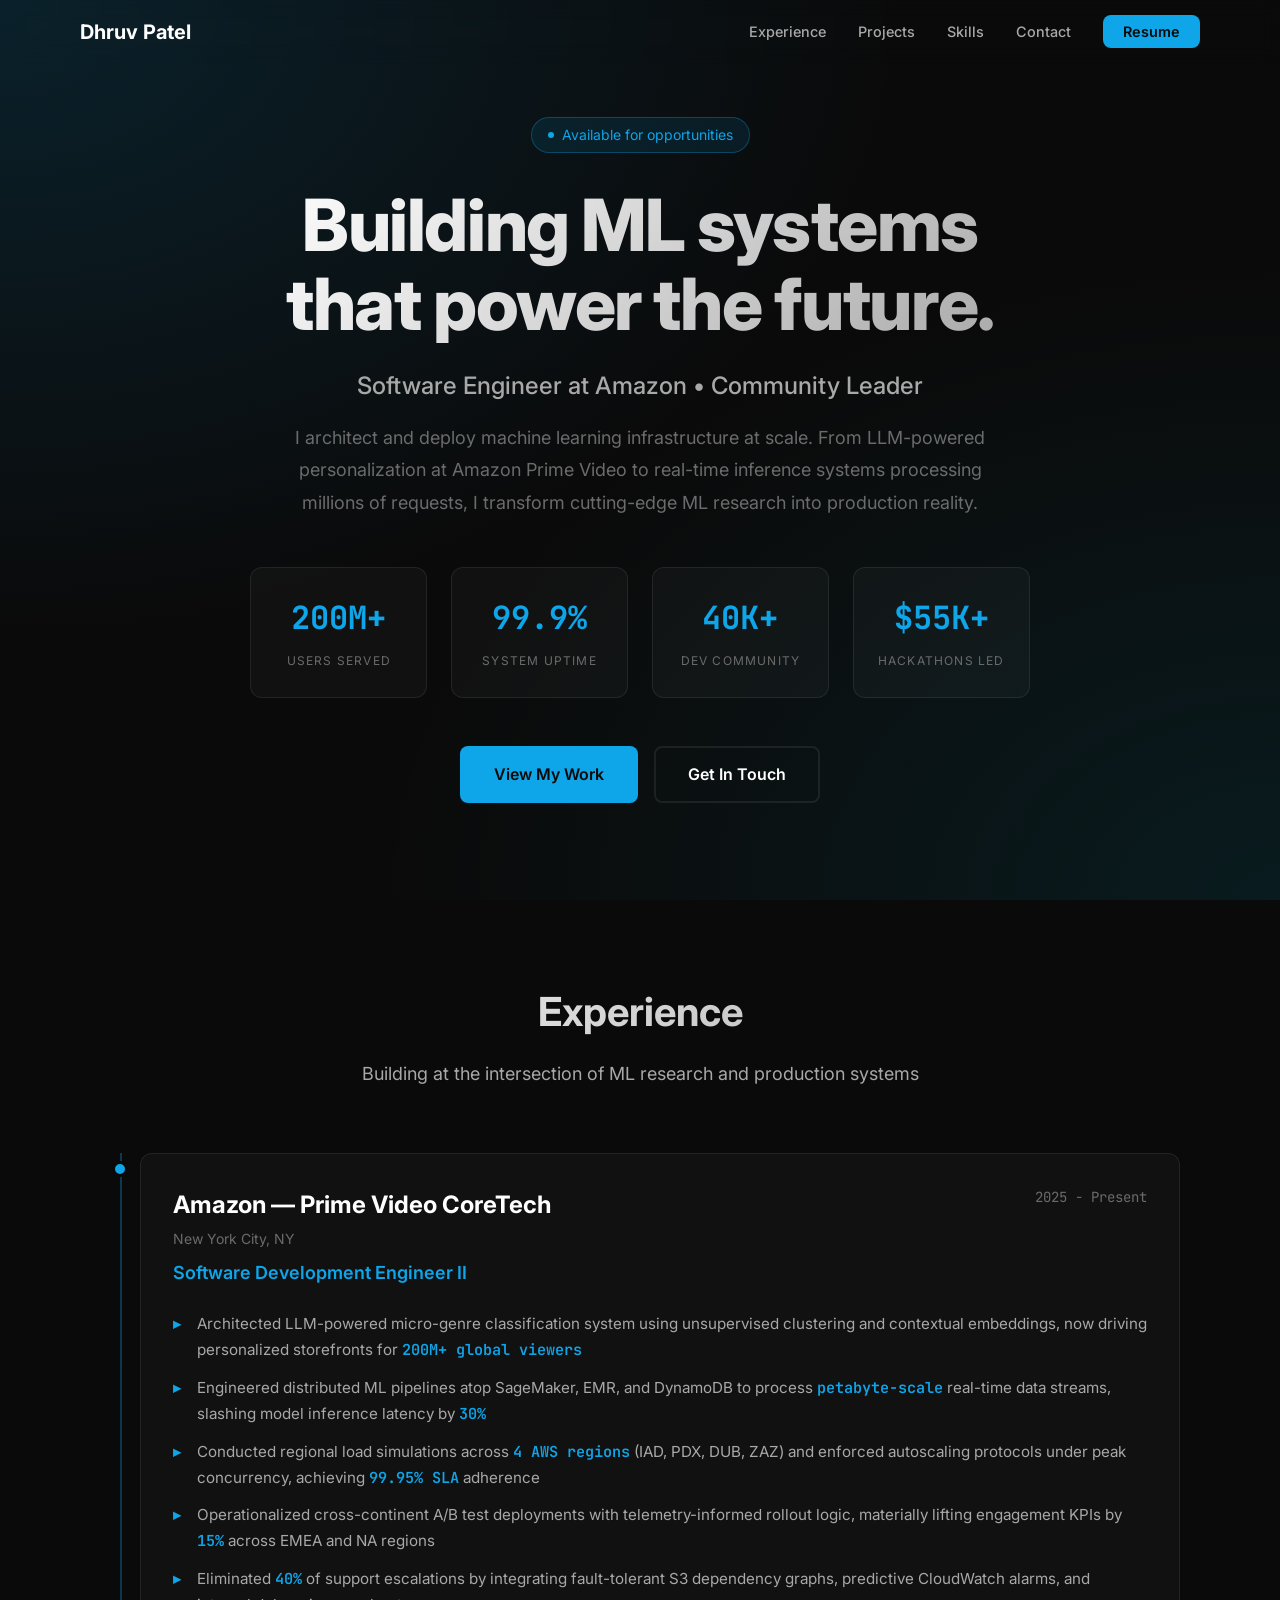
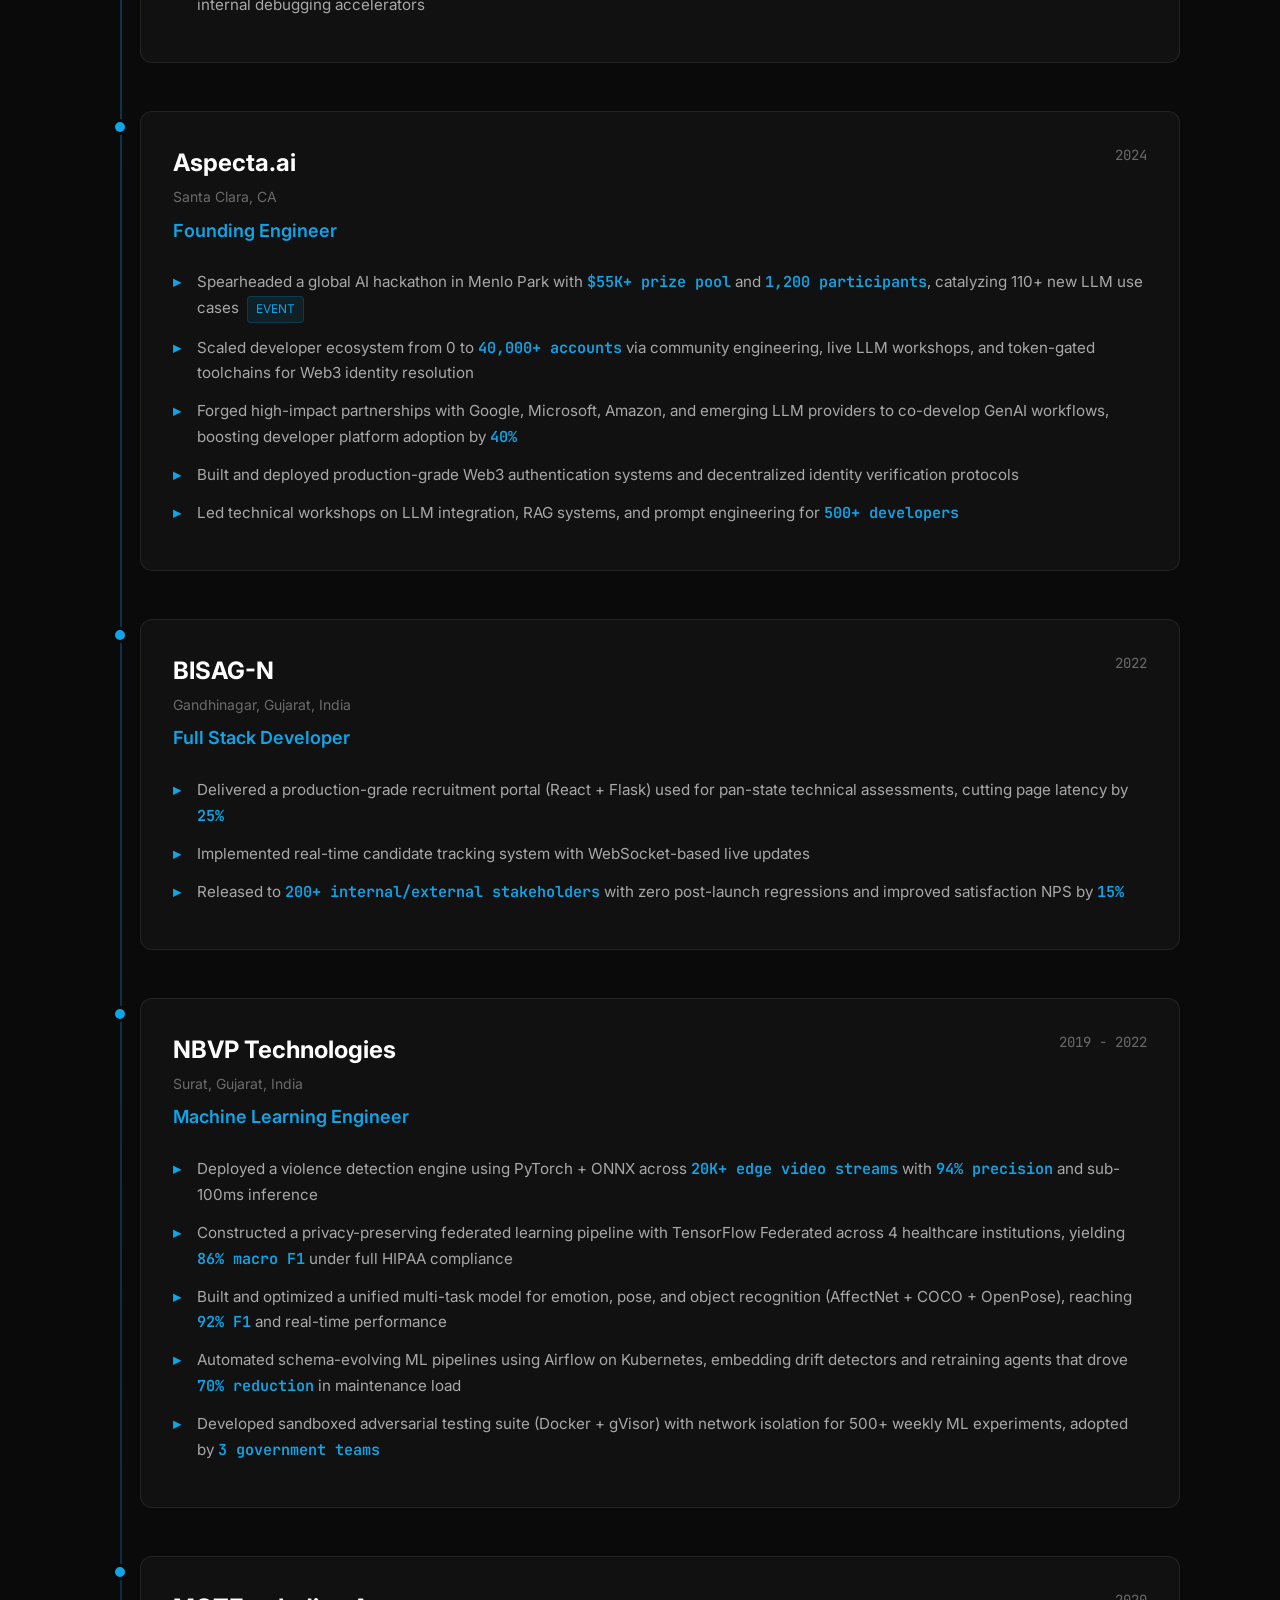
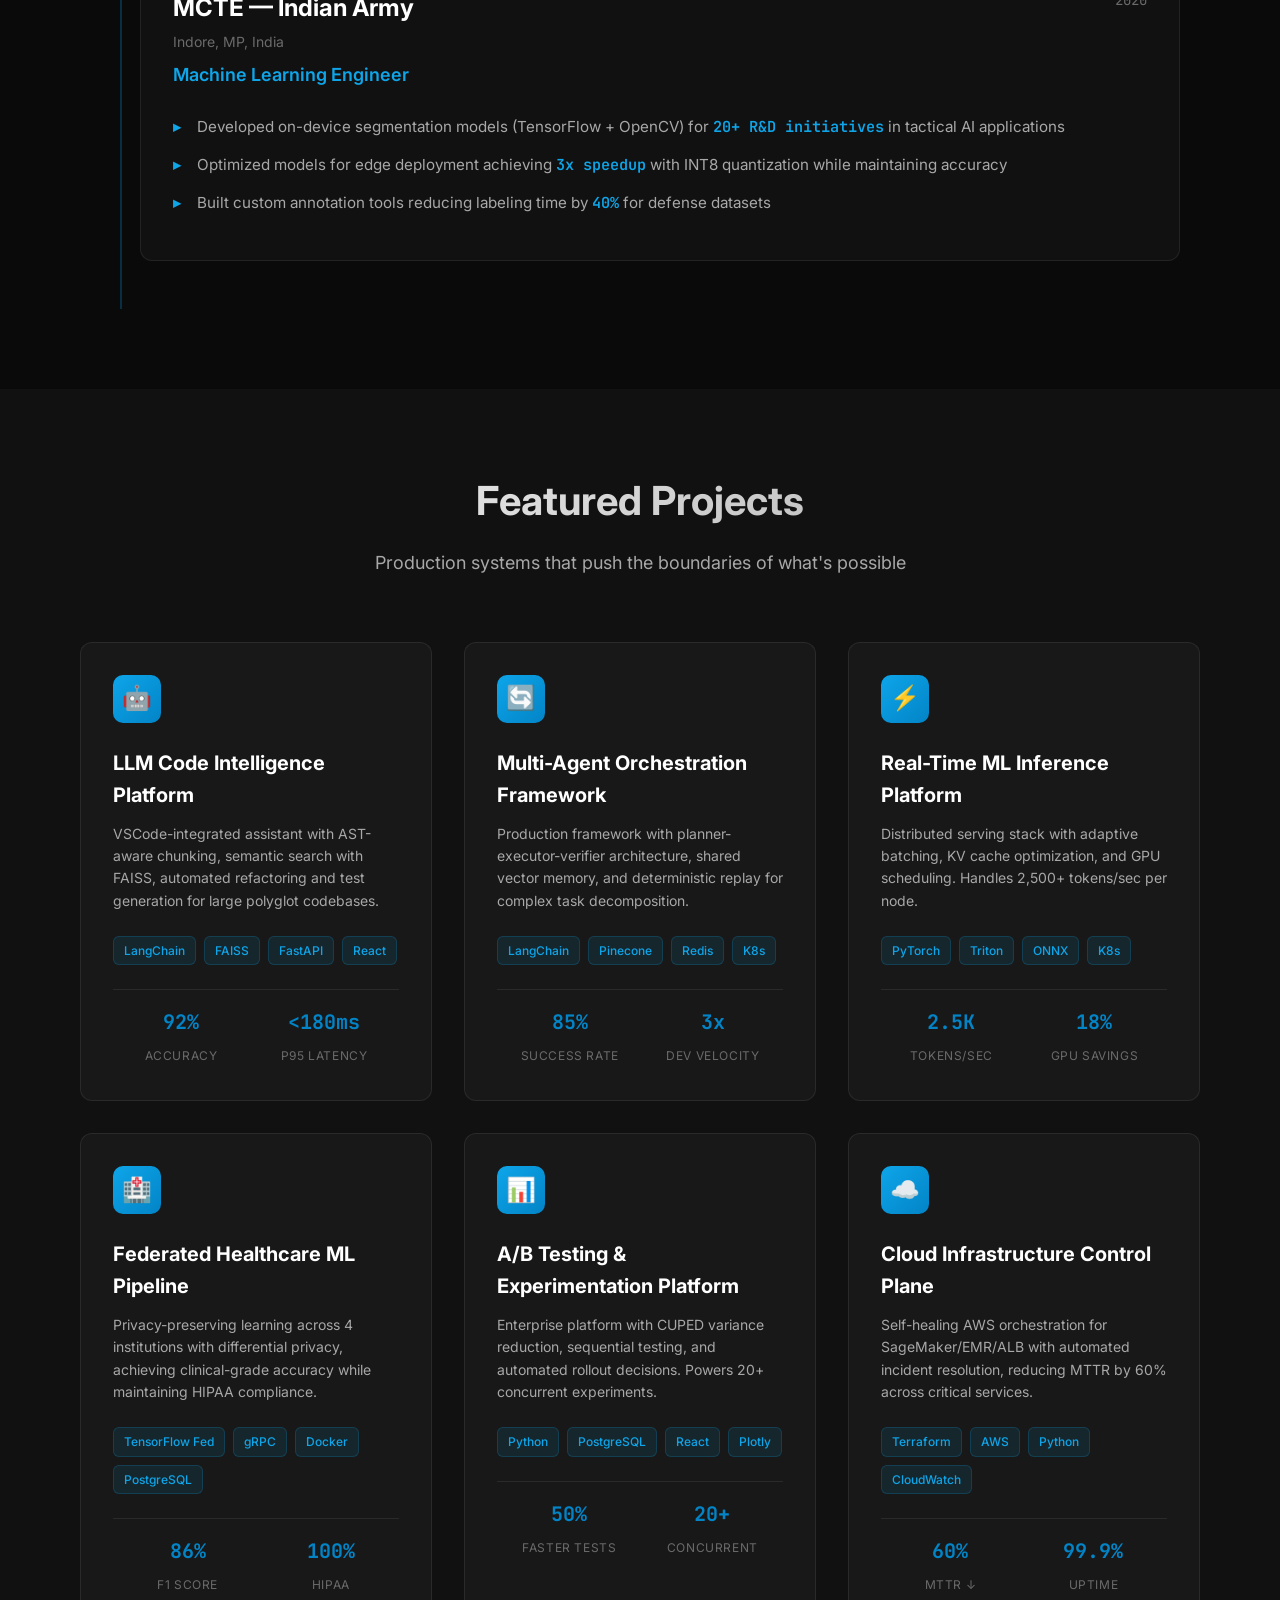
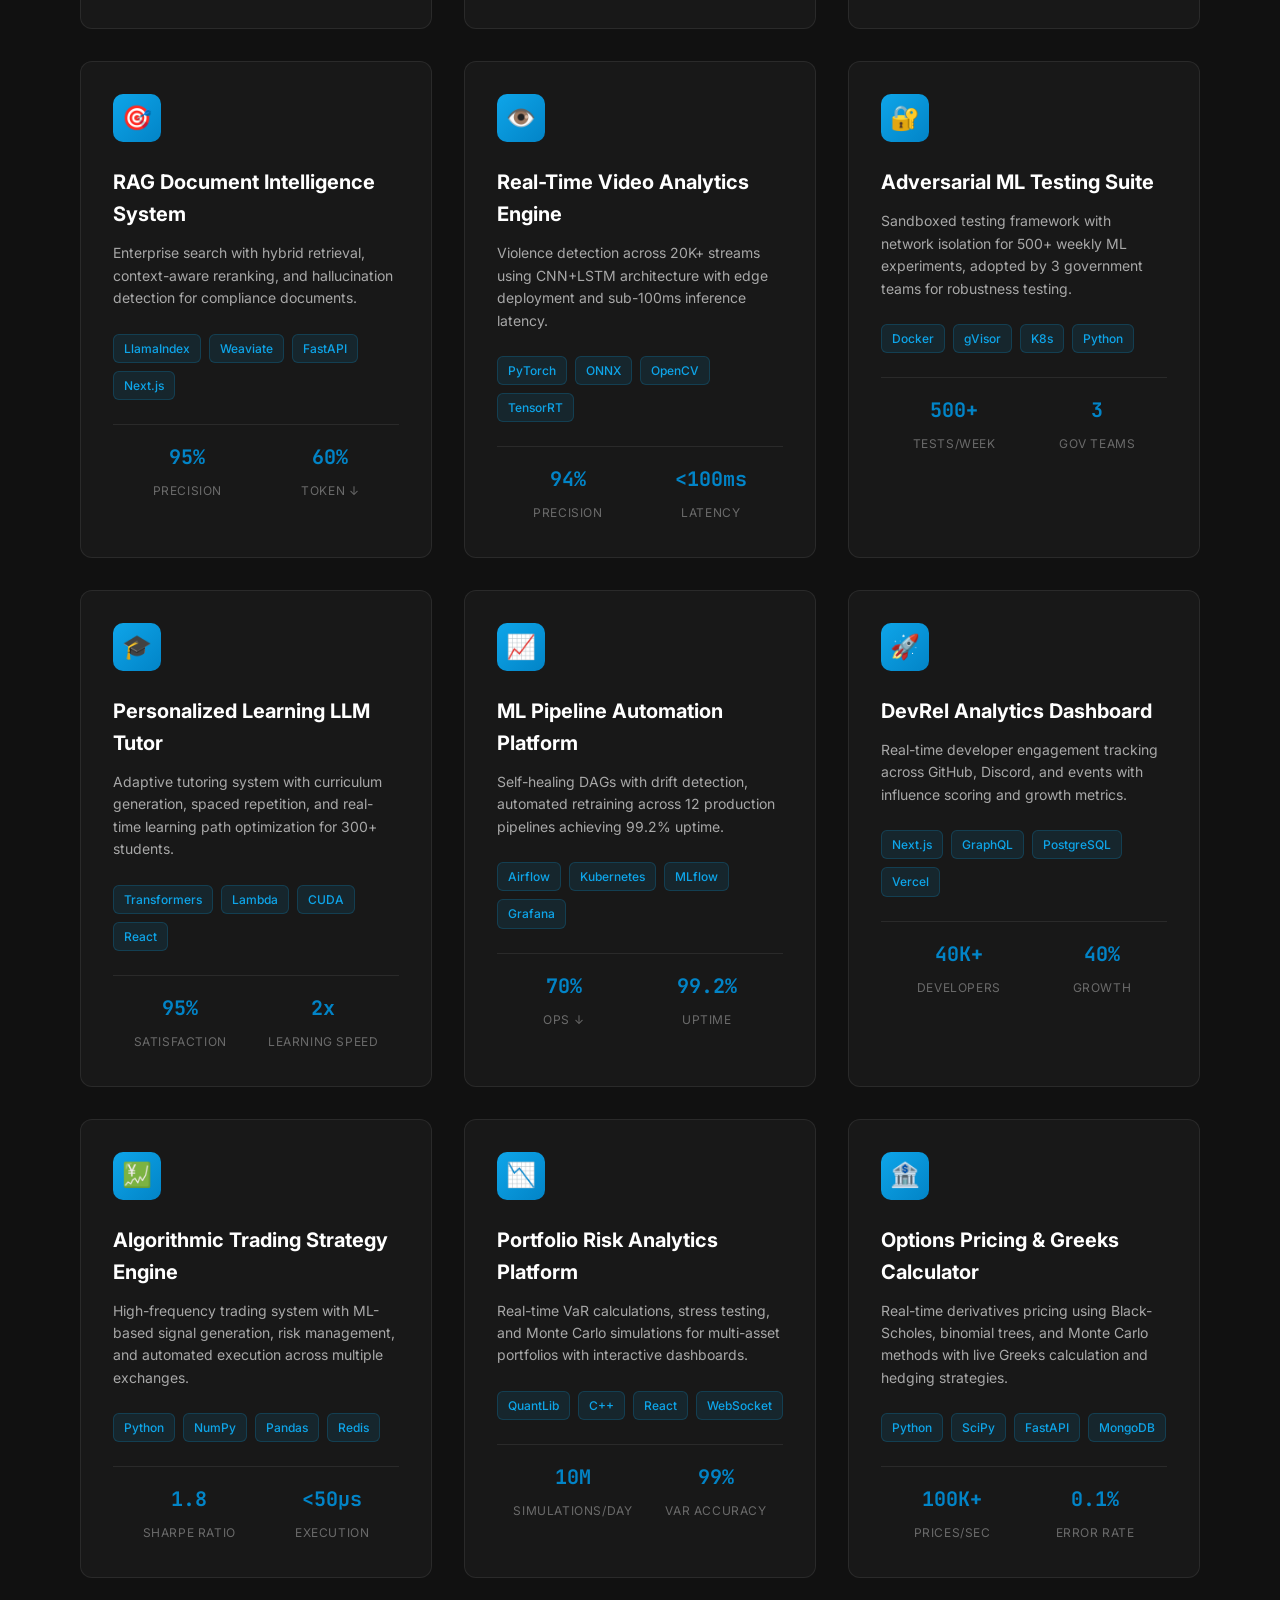
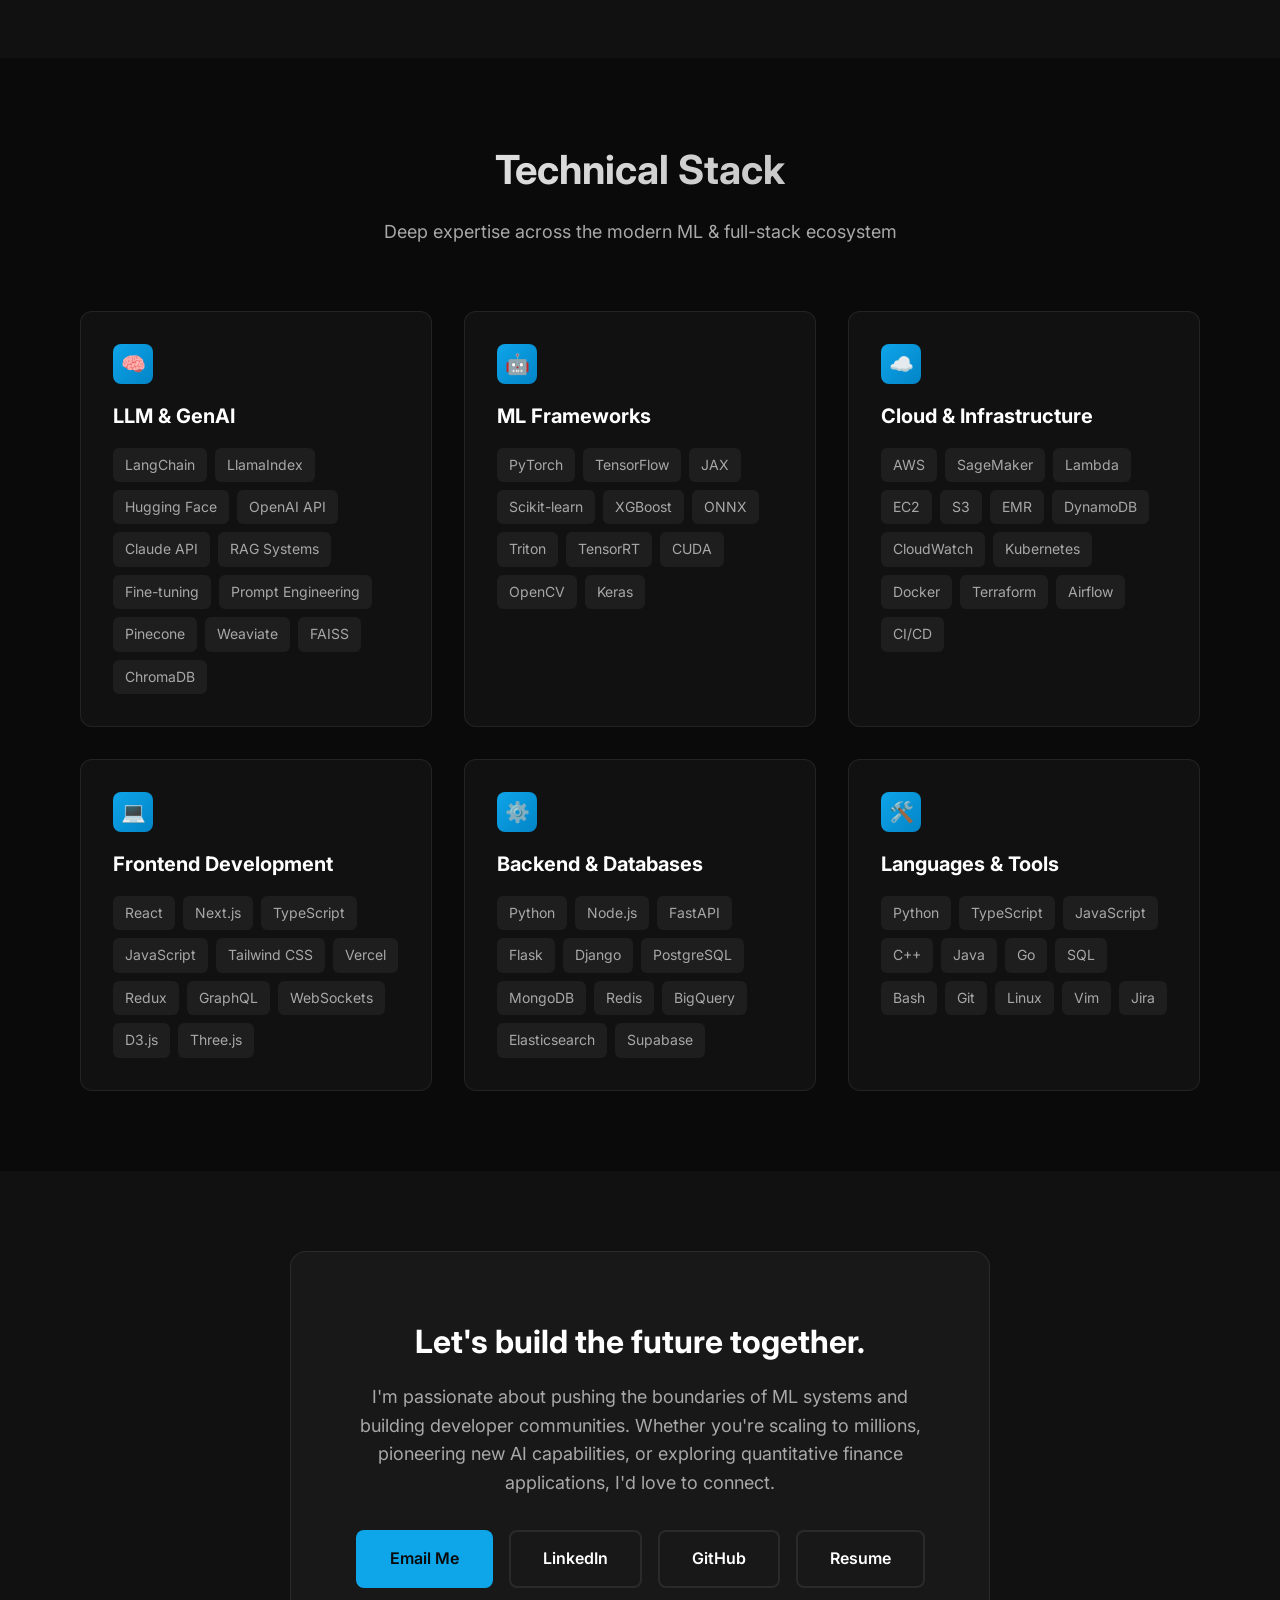
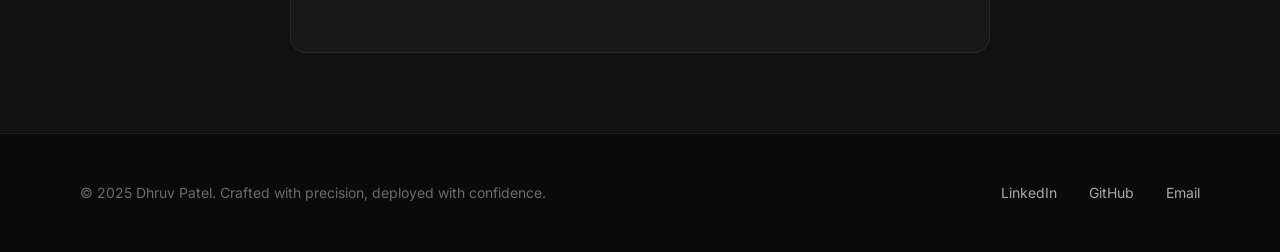
==== commit 841a0138: "Update index.html from google docs to google drive" ====
--- a/index.html
+++ b/index.html
@@ -908,7 +908,7 @@
                     <li><a href="#projects" class="nav-link">Projects</a></li>
                     <li><a href="#skills" class="nav-link">Skills</a></li>
                     <li><a href="#contact" class="nav-link">Contact</a></li>
-                    <li><a href="https://docs.google.com/document/d/16R1nK-PGsK3ZBntYF9DVFMkHDwsu9yKjYVO82Q6ciWk/edit?usp=sharing" target="_blank" class="nav-cta">Resume</a></li>
+                    <li><a href="https://drive.google.com/file/d/1Bt7pn_54GfcofYFdeD7_ng3NreO_mf_r/view?usp=sharing" target="_blank" class="nav-cta">Resume</a></li>
                 </ul>
             </div>
         </div>
@@ -1615,7 +1615,7 @@
                     <a href="mailto:dhruv17062000@gmail.com" class="btn btn-primary">Email Me</a>
                     <a href="https://linkedin.com/in/dhruvpatel1706" target="_blank" class="btn btn-secondary">LinkedIn</a>
                     <a href="https://github.com/dhruvpatel1706" target="_blank" class="btn btn-secondary">GitHub</a>
-                    <a href="https://docs.google.com/document/d/16R1nK-PGsK3ZBntYF9DVFMkHDwsu9yKjYVO82Q6ciWk/edit?usp=sharing" target="_blank" class="btn btn-secondary">Resume</a>
+                    <a href="https://drive.google.com/file/d/1Bt7pn_54GfcofYFdeD7_ng3NreO_mf_r/view?usp=sharing" target="_blank" class="btn btn-secondary">Resume</a>
                 </div>
             </div>
         </div>
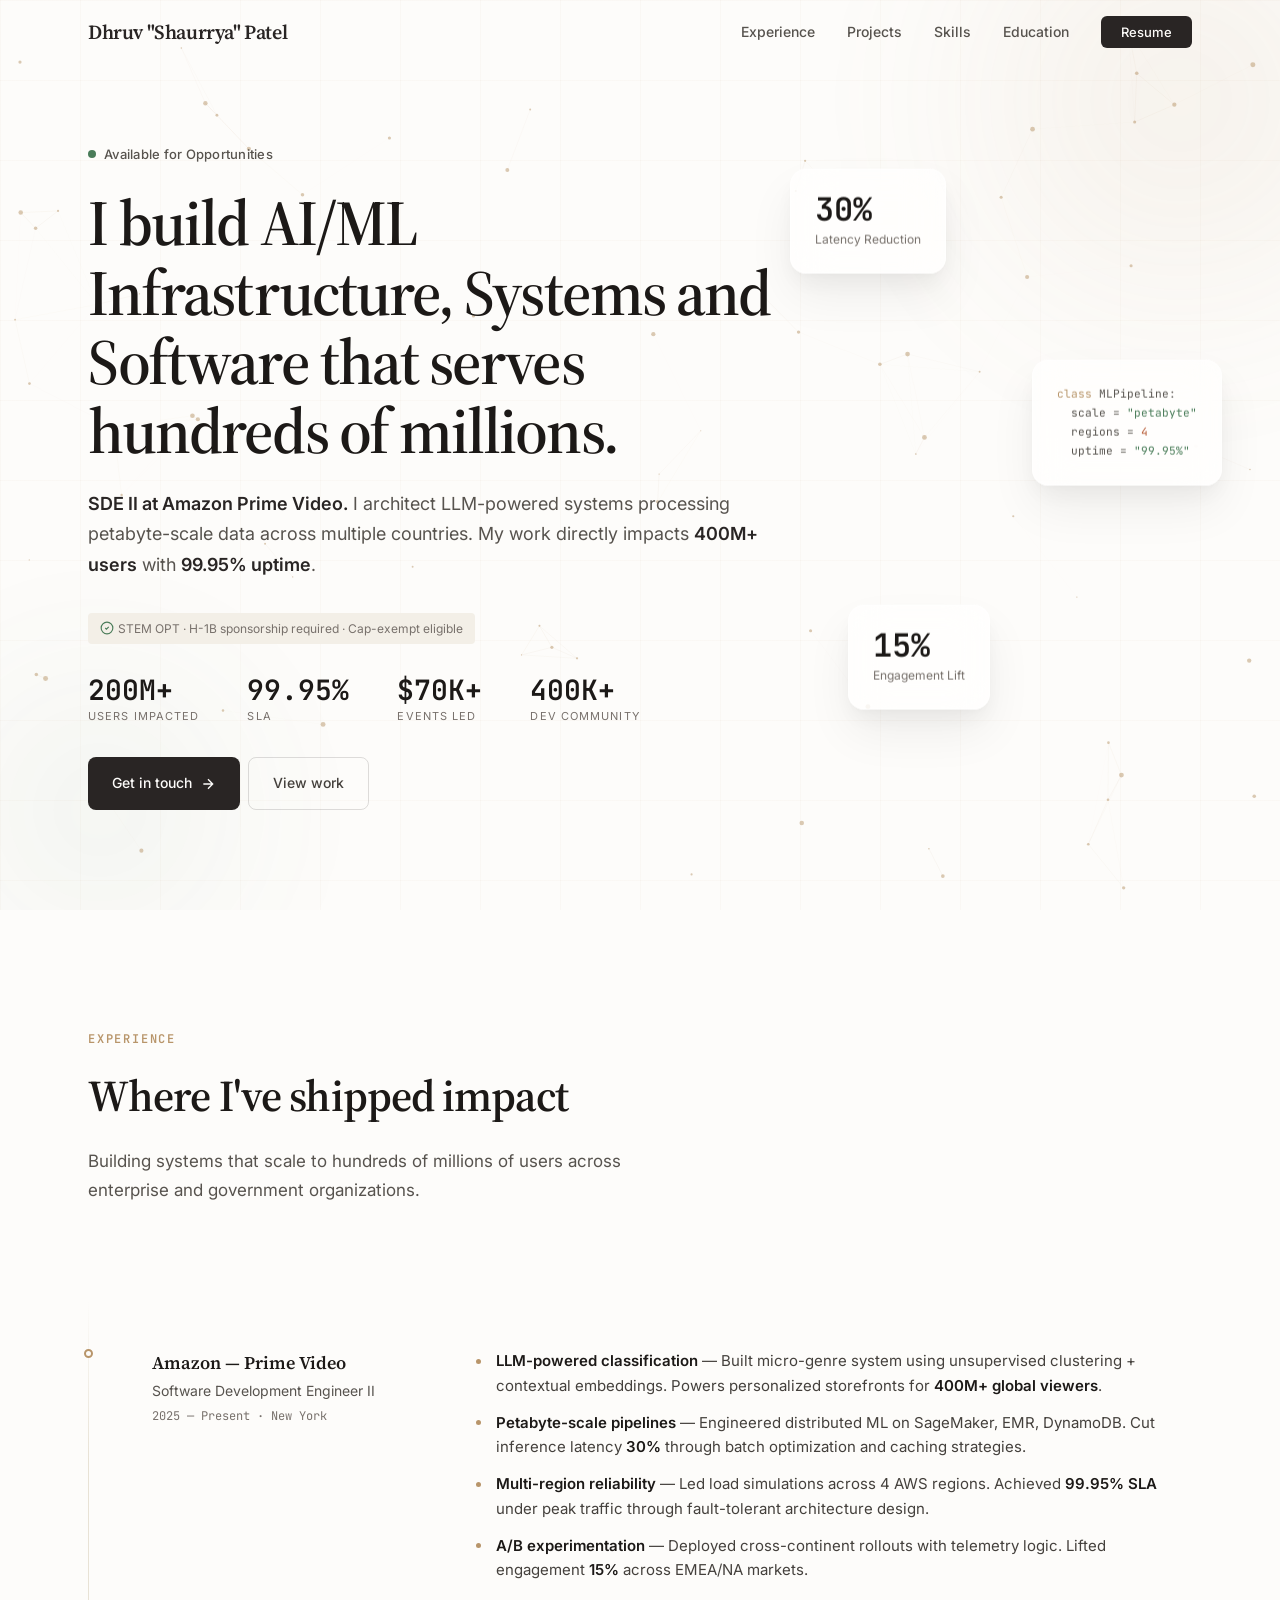
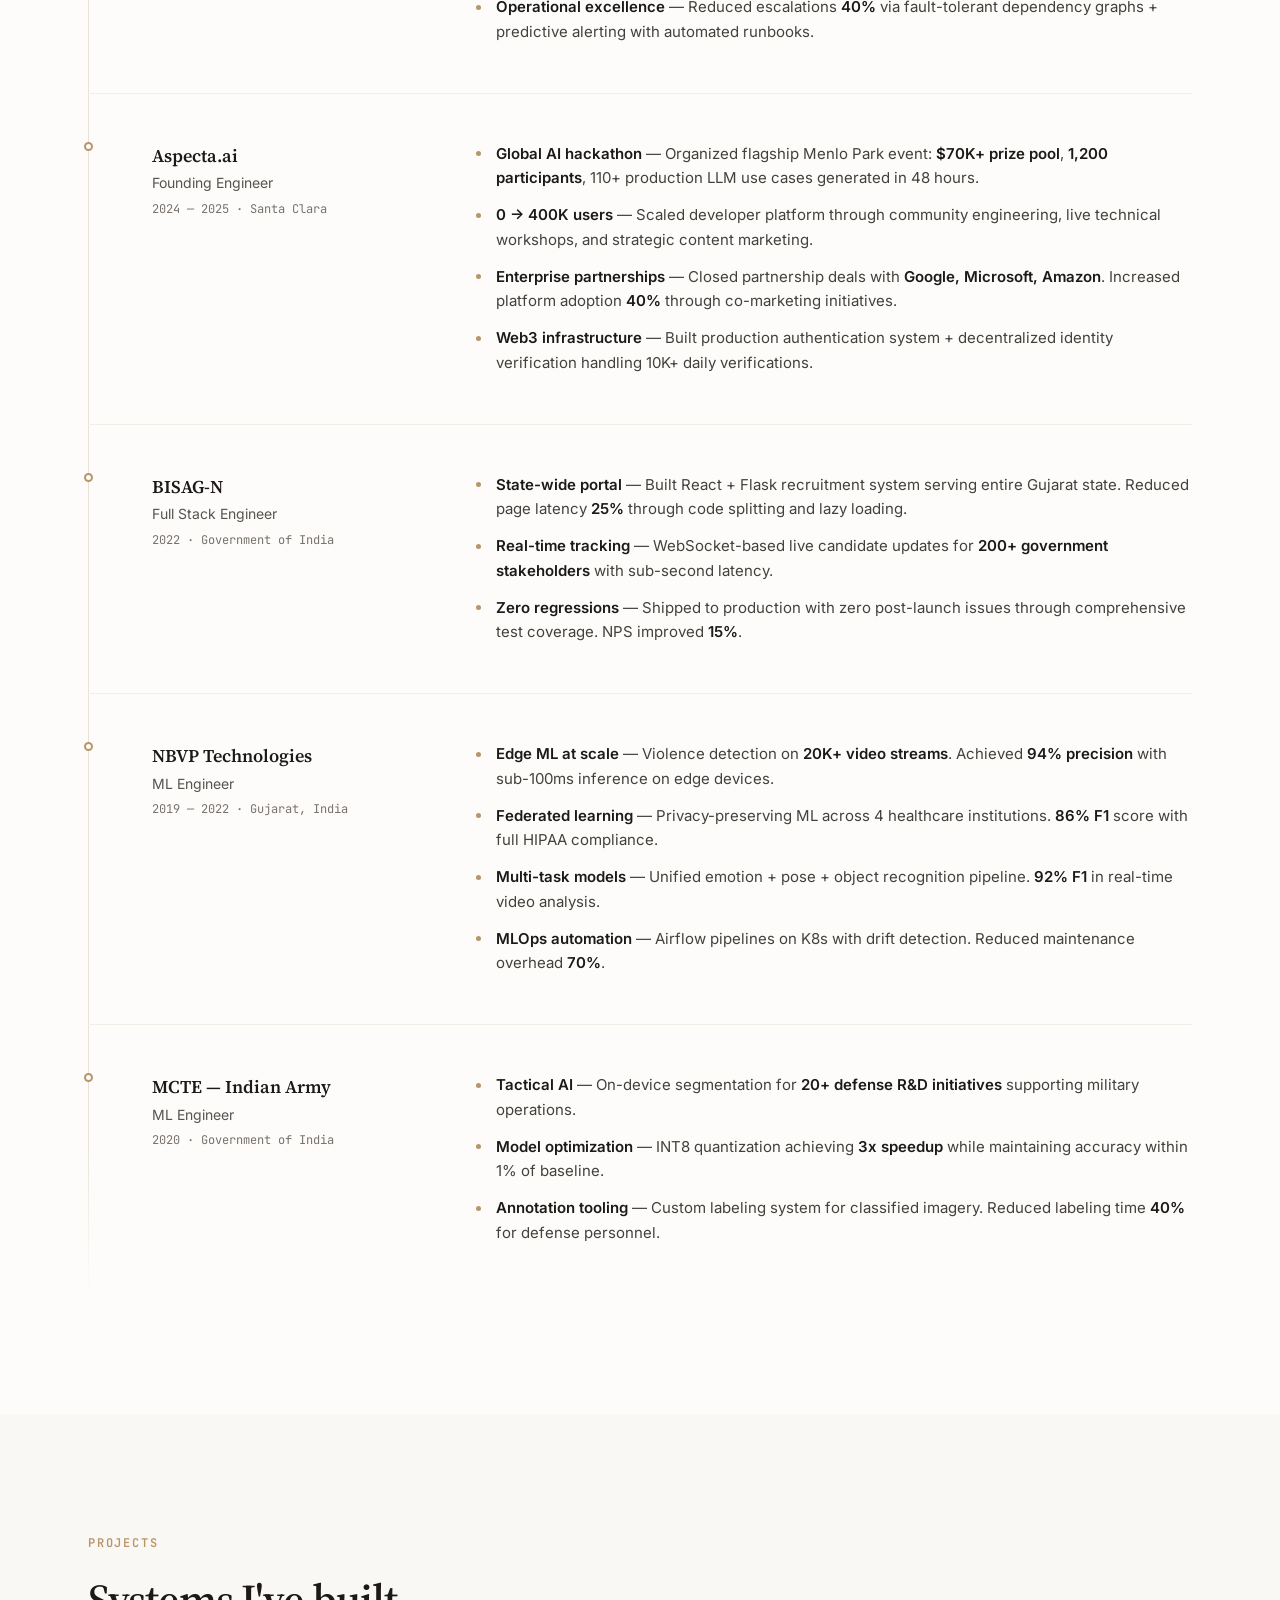
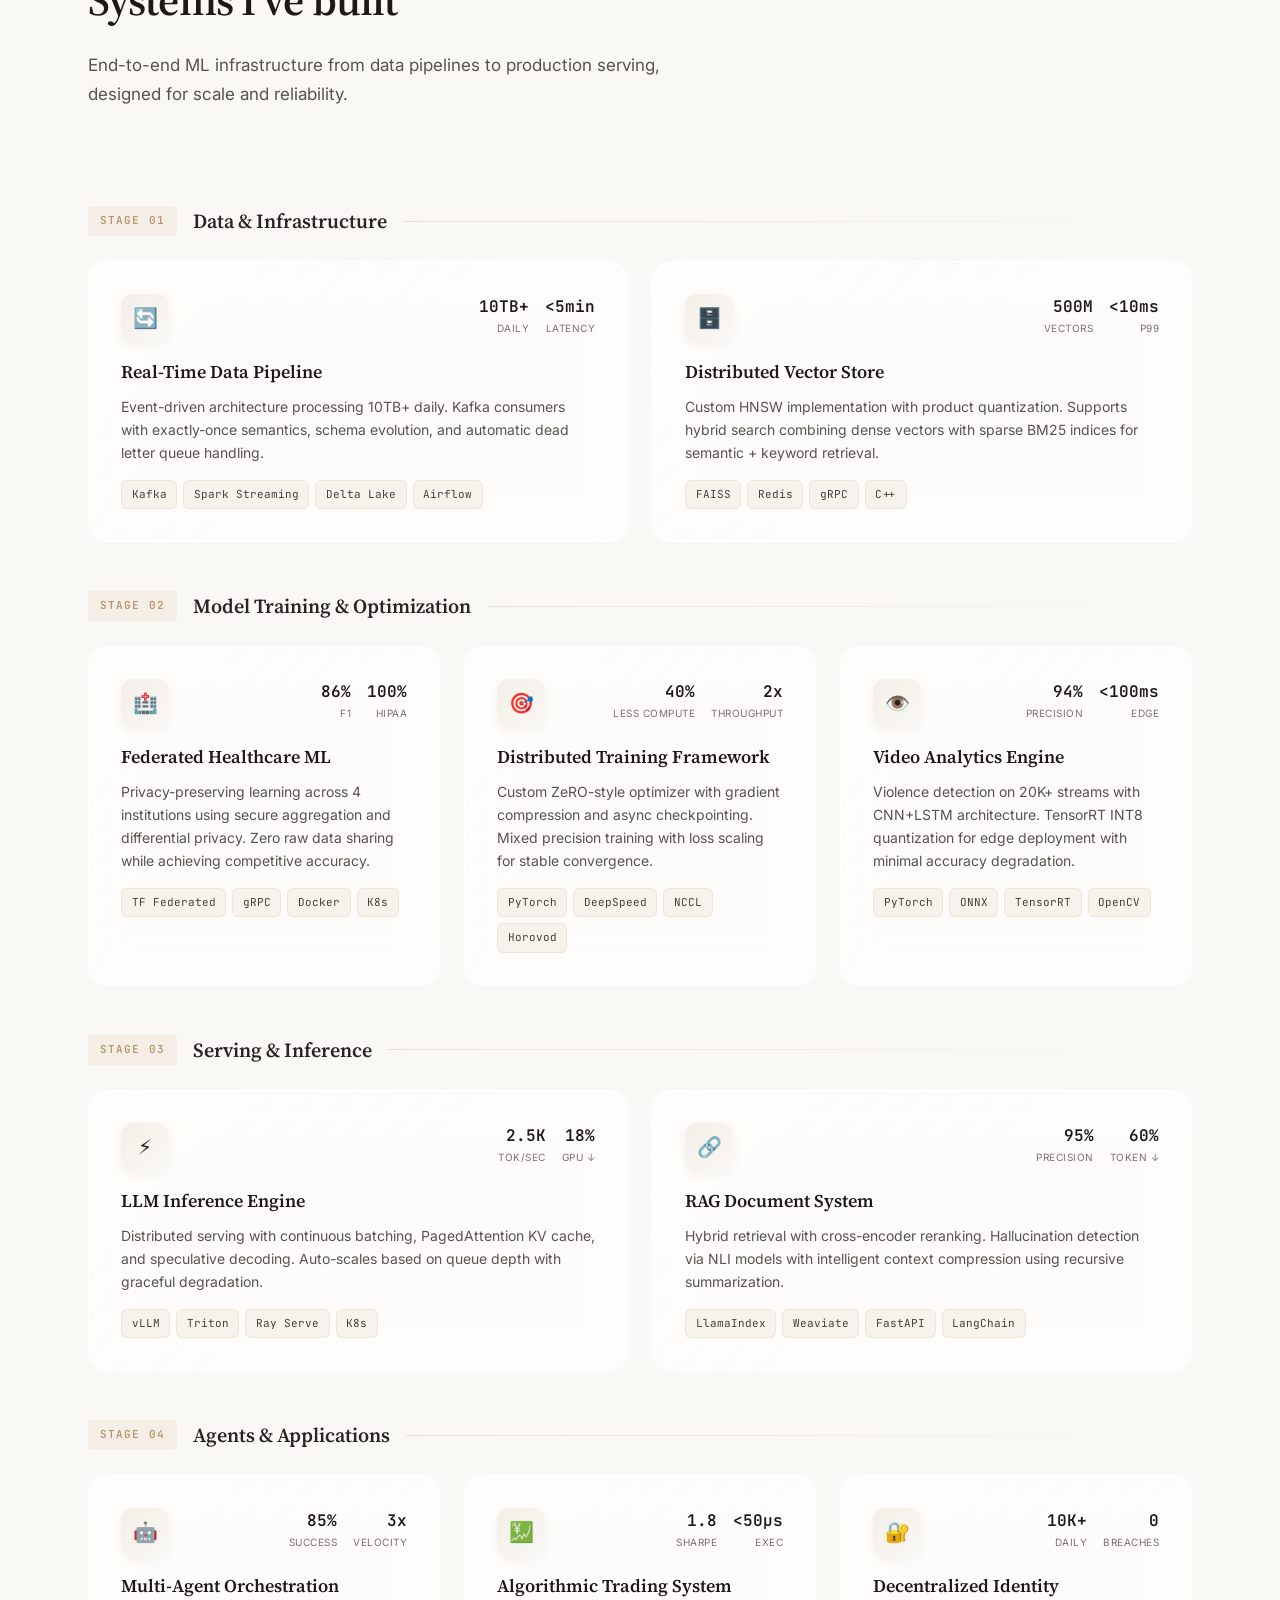
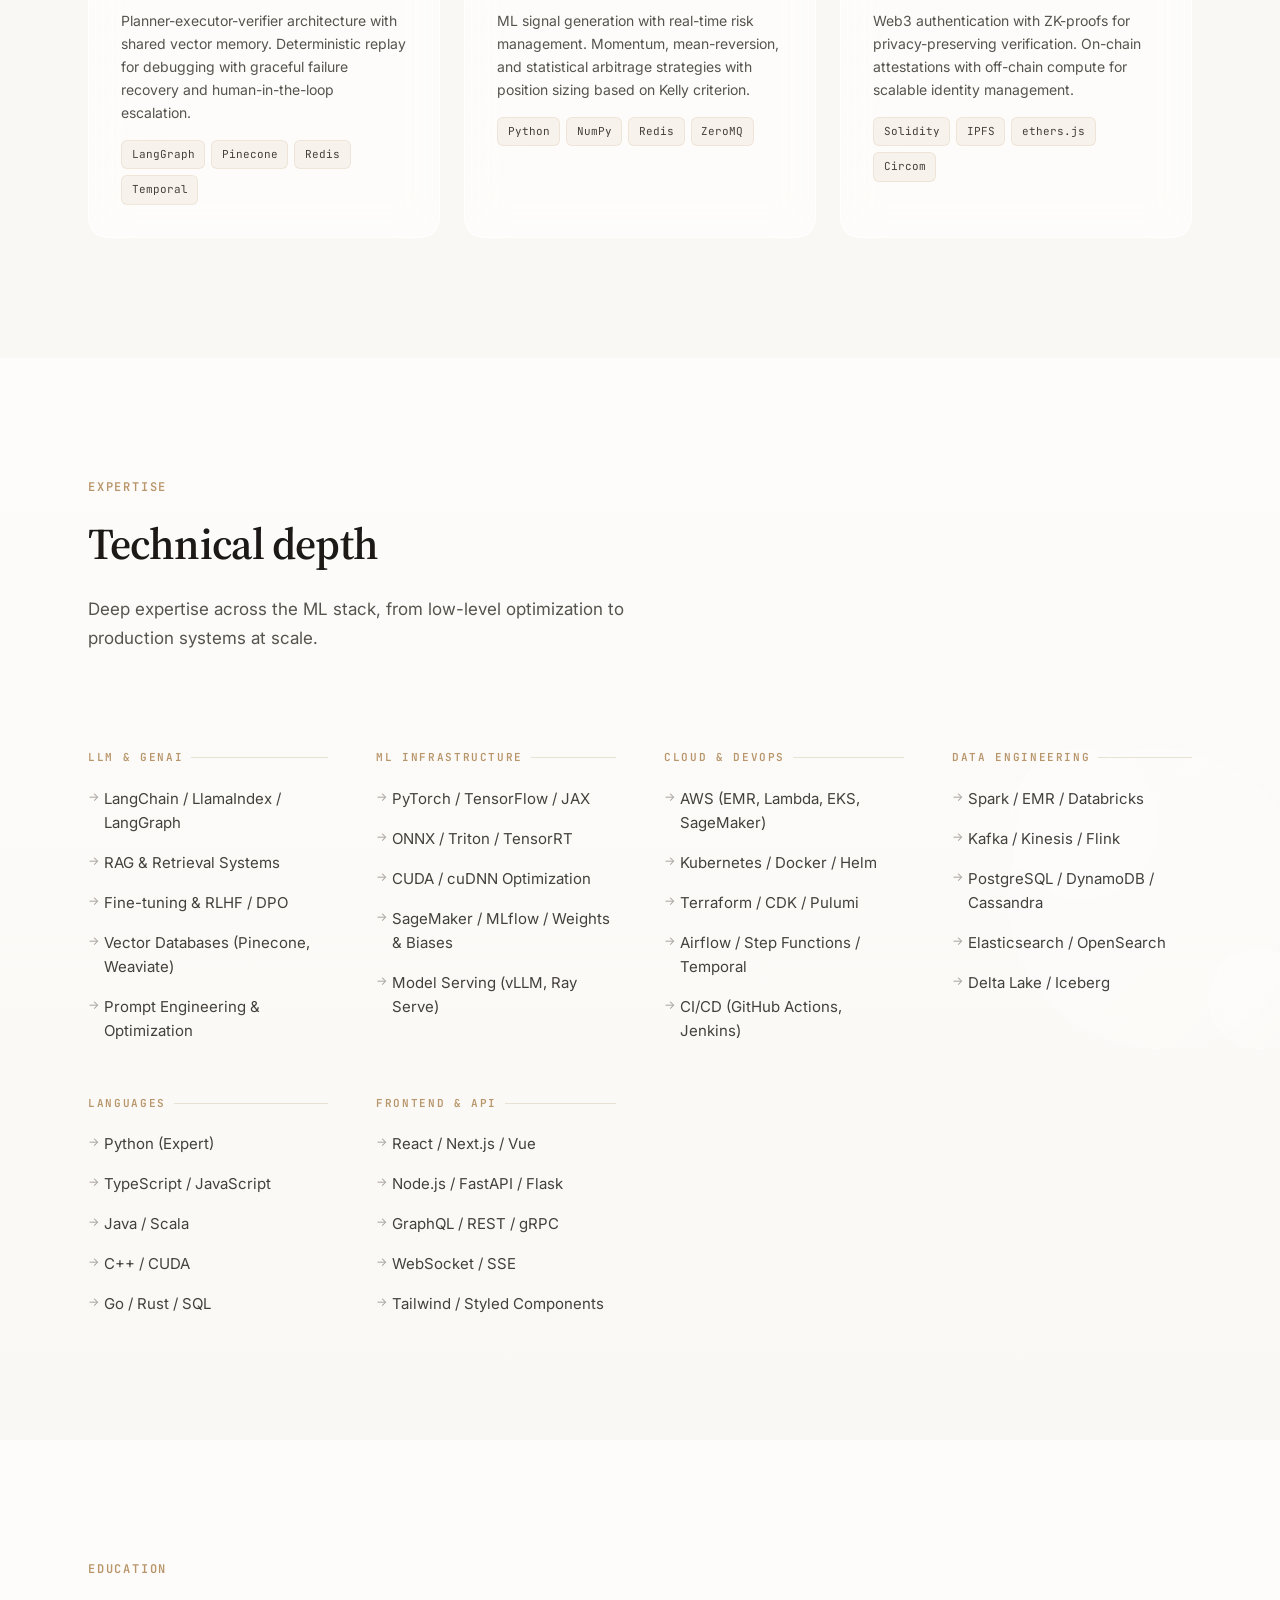
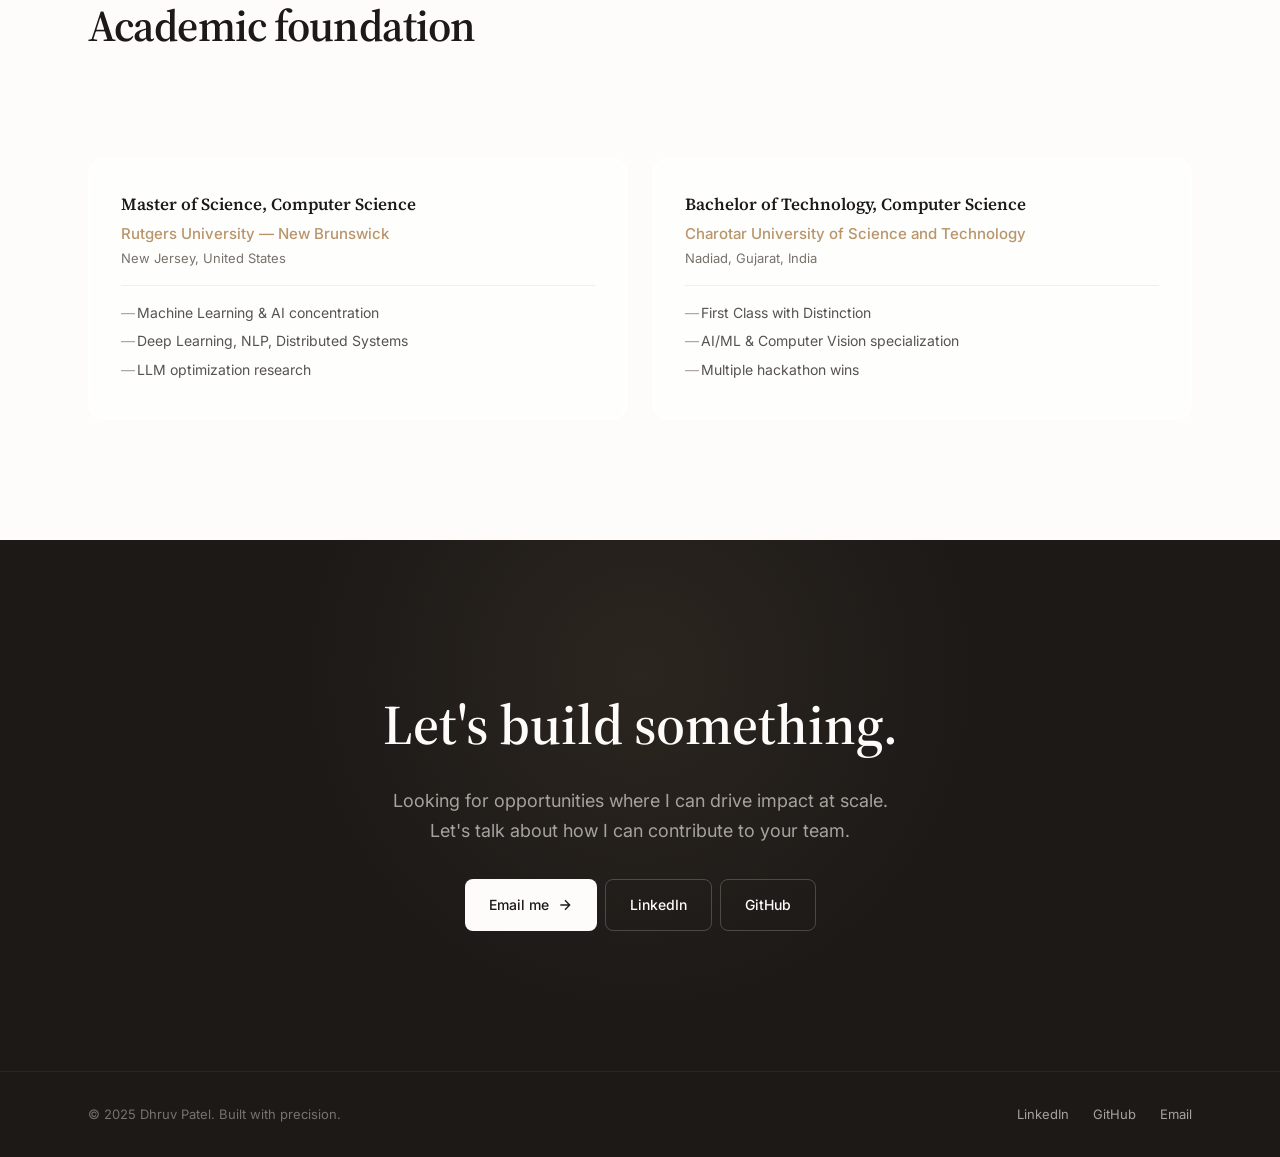
==== commit d0d90f74: "portfolio v2 i guess" ====
--- a/index.html
+++ b/index.html
@@ -1,157 +1,299 @@
 <!DOCTYPE html>
 <html lang="en">
+
 <head>
     <meta charset="UTF-8">
     <meta name="viewport" content="width=device-width, initial-scale=1.0">
-    <title>Dhruv Patel — Senior ML Infrastructure Engineer</title>
-    <meta name="description" content="Software Engineer specializing in LLM systems, ML infrastructure, and distributed systems at Amazon. 200M+ user impact.">
-    
-    <!-- Fonts -->
+    <title>Dhruv Patel — ML Infrastructure Engineer</title>
+    <meta name="description"
+        content="ML Infrastructure Engineer at Amazon Prime Video. Building systems that serve 400M+ users globally.">
+    <meta name="author" content="Dhruv Patel">
+    <meta name="keywords" content="ML Engineer, Machine Learning, Amazon, Infrastructure, LLM, AI">
+
+    <!-- Open Graph -->
+    <meta property="og:title" content="Dhruv Patel — ML Infrastructure Engineer">
+    <meta property="og:description" content="Building ML systems that serve 400M+ users at Amazon Prime Video">
+    <meta property="og:type" content="website">
+
+    <!-- Performance hints -->
     <link rel="preconnect" href="https://fonts.googleapis.com">
     <link rel="preconnect" href="https://fonts.gstatic.com" crossorigin>
-    <link href="https://fonts.googleapis.com/css2?family=Inter:wght@300;400;500;600;700;800;900&family=JetBrains+Mono:wght@300;400;500;600;700&display=swap" rel="stylesheet">
-    
+    <link rel="dns-prefetch" href="https://fonts.googleapis.com">
+
+    <link
+        href="https://fonts.googleapis.com/css2?family=Inter:wght@300;400;500;600;700&family=Source+Serif+4:opsz,wght@8..60,400;8..60,500;8..60,600;8..60,700&family=JetBrains+Mono:wght@400;500;600&display=swap"
+        rel="stylesheet">
+
     <style>
-        * {
+        /* ========================================
+           CSS Custom Properties & Design Tokens
+           ======================================== */
+        :root {
+            /* Color System - Warm Cream Palette */
+            --cream-50: #FDFCFA;
+            --cream-100: #FAF8F5;
+            --cream-200: #F3EFE7;
+            --cream-300: #E8E2D5;
+            --cream-400: #D4C9B8;
+
+            /* Warm Neutrals */
+            --warm-900: #1C1917;
+            --warm-800: #292524;
+            --warm-700: #44403C;
+            --warm-600: #57534E;
+            --warm-500: #78716C;
+            --warm-400: #A8A29E;
+            --warm-300: #D6D3D1;
+
+            /* Accent Colors */
+            --accent: #B8956A;
+            --accent-light: #D4B896;
+            --accent-muted: #D4C4A8;
+            --success: #4A7C59;
+            --success-light: #6B9B7A;
+
+            /* Glass Effects */
+            --glass-bg: rgba(255, 255, 255, 0.7);
+            --glass-border: rgba(255, 255, 255, 0.5);
+            --glass-shadow: rgba(0, 0, 0, 0.1);
+
+            /* Typography Scale */
+            --font-sans: 'Inter', system-ui, -apple-system, sans-serif;
+            --font-serif: 'Source Serif 4', Georgia, 'Times New Roman', serif;
+            --font-mono: 'JetBrains Mono', 'SF Mono', Consolas, monospace;
+
+            /* Spacing Scale */
+            --space-xs: 0.25rem;
+            --space-sm: 0.5rem;
+            --space-md: 1rem;
+            --space-lg: 1.5rem;
+            --space-xl: 2rem;
+            --space-2xl: 3rem;
+            --space-3xl: 4rem;
+            --space-4xl: 6rem;
+
+            /* Animation Timing */
+            --ease-out-expo: cubic-bezier(0.19, 1, 0.22, 1);
+            --ease-out-quart: cubic-bezier(0.25, 1, 0.5, 1);
+            --ease-in-out: cubic-bezier(0.4, 0, 0.2, 1);
+
+            /* Z-Index Scale */
+            --z-base: 1;
+            --z-dropdown: 100;
+            --z-sticky: 200;
+            --z-fixed: 300;
+            --z-modal: 400;
+            --z-tooltip: 500;
+            --z-loader: 1000;
+        }
+
+        /* ========================================
+           CSS Reset & Base Styles
+           ======================================== */
+        *,
+        *::before,
+        *::after {
             margin: 0;
             padding: 0;
             box-sizing: border-box;
         }
 
-        :root {
-            --accent-primary: #0ea5e9;
-            --accent-secondary: #0284c7;
-            --accent-tertiary: #0369a1;
-            
-            --bg-primary: #0A0A0A;
-            --bg-secondary: #111111;
-            --bg-card: rgba(255, 255, 255, 0.03);
-            --bg-card-hover: rgba(255, 255, 255, 0.05);
-            
-            --text-primary: #FFFFFF;
-            --text-secondary: #A8A8A8;
-            --text-muted: #6B6B6B;
-            
-            --border: rgba(255, 255, 255, 0.08);
-            --border-light: rgba(255, 255, 255, 0.04);
-            
-            --gradient-primary: linear-gradient(135deg, #0ea5e9 0%, #0284c7 100%);
-            --gradient-text: linear-gradient(135deg, #FFFFFF 0%, #A8A8A8 100%);
-            
-            --shadow-sm: 0 2px 8px rgba(0, 0, 0, 0.1);
-            --shadow-md: 0 4px 12px rgba(0, 0, 0, 0.15);
-            --shadow-lg: 0 8px 24px rgba(0, 0, 0, 0.2);
-            --shadow-xl: 0 12px 48px rgba(0, 0, 0, 0.3);
-            
-            --transition: all 0.3s cubic-bezier(0.4, 0, 0.2, 1);
-            --transition-fast: all 0.15s cubic-bezier(0.4, 0, 0.2, 1);
-            --transition-slow: all 0.5s cubic-bezier(0.4, 0, 0.2, 1);
-        }
-
         html {
             scroll-behavior: smooth;
+            -webkit-text-size-adjust: 100%;
+            text-size-adjust: 100%;
         }
 
         body {
-            font-family: 'Inter', -apple-system, BlinkMacSystemFont, 'Segoe UI', sans-serif;
-            background: var(--bg-primary);
-            color: var(--text-primary);
+            font-family: var(--font-sans);
+            background: var(--cream-50);
+            color: var(--warm-800);
             line-height: 1.6;
             -webkit-font-smoothing: antialiased;
             -moz-osx-font-smoothing: grayscale;
+            text-rendering: optimizeLegibility;
             overflow-x: hidden;
         }
 
         ::selection {
-            background: var(--accent-primary);
-            color: var(--bg-primary);
-        }
-
-        /* Scrollbar */
-        ::-webkit-scrollbar {
-            width: 10px;
-        }
-
-        ::-webkit-scrollbar-track {
-            background: var(--bg-secondary);
-        }
-
-        ::-webkit-scrollbar-thumb {
-            background: var(--text-muted);
-            border-radius: 5px;
-        }
-
-        ::-webkit-scrollbar-thumb:hover {
-            background: var(--text-secondary);
-        }
-
-        /* Container */
+            background: var(--warm-800);
+            color: var(--cream-50);
+        }
+
+        img,
+        video,
+        canvas,
+        svg {
+            display: block;
+            max-width: 100%;
+        }
+
+        a {
+            color: inherit;
+            text-decoration: none;
+        }
+
+        button {
+            font: inherit;
+            cursor: pointer;
+            border: none;
+            background: none;
+        }
+
+        /* ========================================
+           Utility Classes
+           ======================================== */
         .container {
+            width: 100%;
             max-width: 1200px;
             margin: 0 auto;
-            padding: 0 20px;
+            padding: 0 var(--space-lg);
         }
 
         @media (min-width: 768px) {
             .container {
-                padding: 0 40px;
-            }
-        }
-
-        /* Navigation */
-        nav {
+                padding: 0 var(--space-2xl);
+            }
+        }
+
+        .sr-only {
+            position: absolute;
+            width: 1px;
+            height: 1px;
+            padding: 0;
+            margin: -1px;
+            overflow: hidden;
+            clip: rect(0, 0, 0, 0);
+            white-space: nowrap;
+            border: 0;
+        }
+
+        /* ========================================
+           Loading Animation
+           ======================================== */
+        .loader {
+            position: fixed;
+            inset: 0;
+            background: var(--cream-50);
+            display: flex;
+            flex-direction: column;
+            align-items: center;
+            justify-content: center;
+            z-index: var(--z-loader);
+            transition: opacity 0.6s var(--ease-out-expo), visibility 0.6s;
+        }
+
+        .loader.hidden {
+            opacity: 0;
+            visibility: hidden;
+        }
+
+        .loader-content {
+            text-align: center;
+        }
+
+        .loader-logo {
+            font-family: var(--font-serif);
+            font-size: 1.5rem;
+            font-weight: 600;
+            color: var(--warm-800);
+            margin-bottom: var(--space-lg);
+            opacity: 0;
+            animation: fadeIn 0.4s ease forwards;
+        }
+
+        .loader-bar {
+            width: 200px;
+            height: 2px;
+            background: var(--cream-300);
+            border-radius: 2px;
+            overflow: hidden;
+            opacity: 0;
+            animation: fadeIn 0.4s ease 0.2s forwards;
+        }
+
+        .loader-progress {
+            width: 30%;
+            height: 100%;
+            background: linear-gradient(90deg, var(--accent), var(--accent-light));
+            border-radius: 2px;
+            animation: loading 1s var(--ease-in-out) infinite;
+        }
+
+        @keyframes loading {
+            0% {
+                transform: translateX(-100%);
+            }
+
+            50% {
+                transform: translateX(150%);
+            }
+
+            100% {
+                transform: translateX(400%);
+            }
+        }
+
+        @keyframes fadeIn {
+            from {
+                opacity: 0;
+                transform: translateY(10px);
+            }
+
+            to {
+                opacity: 1;
+                transform: translateY(0);
+            }
+        }
+
+        /* ========================================
+           Navigation
+           ======================================== */
+        .nav {
             position: fixed;
             top: 0;
             left: 0;
             right: 0;
-            z-index: 1000;
-            padding: 1rem 0;
-            transition: var(--transition);
-            backdrop-filter: blur(10px);
-            -webkit-backdrop-filter: blur(10px);
-        }
-
-        nav.scrolled {
-            background: rgba(10, 10, 10, 0.9);
-            border-bottom: 1px solid var(--border);
-        }
-
-        .nav-container {
+            z-index: var(--z-fixed);
+            padding: var(--space-md) 0;
+            transition: all 0.4s var(--ease-out-quart);
+        }
+
+        .nav.scrolled {
+            background: rgba(253, 252, 250, 0.85);
+            backdrop-filter: blur(20px) saturate(180%);
+            -webkit-backdrop-filter: blur(20px) saturate(180%);
+            border-bottom: 1px solid rgba(41, 37, 36, 0.06);
+            padding: var(--space-sm) 0;
+        }
+
+        .nav-inner {
             display: flex;
             justify-content: space-between;
             align-items: center;
         }
 
         .nav-logo {
+            font-family: var(--font-serif);
             font-size: 1.25rem;
-            font-weight: 700;
-            color: var(--text-primary);
-            text-decoration: none;
-            transition: var(--transition-fast);
-        }
-
-        .nav-logo:hover {
-            color: var(--accent-primary);
+            font-weight: 600;
+            color: var(--warm-800);
+            letter-spacing: -0.02em;
         }
 
         .nav-menu {
             display: flex;
-            gap: 2rem;
+            align-items: center;
+            gap: var(--space-xl);
             list-style: none;
-            align-items: center;
         }
 
         .nav-link {
-            color: var(--text-secondary);
-            text-decoration: none;
-            font-size: 0.9rem;
+            font-size: 0.875rem;
             font-weight: 500;
-            transition: var(--transition-fast);
+            color: var(--warm-600);
+            transition: color 0.2s ease;
             position: relative;
-        }
-
-        .nav-link:hover {
-            color: var(--text-primary);
         }
 
         .nav-link::after {
@@ -160,9 +302,13 @@
             bottom: -4px;
             left: 0;
             width: 0;
-            height: 2px;
-            background: var(--accent-primary);
-            transition: var(--transition);
+            height: 1px;
+            background: var(--warm-800);
+            transition: width 0.3s var(--ease-out-expo);
+        }
+
+        .nav-link:hover {
+            color: var(--warm-800);
         }
 
         .nav-link:hover::after {
@@ -171,636 +317,27 @@
 
         .nav-cta {
             padding: 0.5rem 1.25rem;
-            background: var(--accent-primary);
-            color: var(--bg-primary);
-            text-decoration: none;
-            border-radius: 8px;
-            font-size: 0.9rem;
-            font-weight: 600;
-            transition: var(--transition);
+            background: var(--warm-800);
+            color: var(--cream-50);
+            border-radius: 6px;
+            font-size: 0.8125rem;
+            font-weight: 500;
+            transition: all 0.2s ease;
         }
 
         .nav-cta:hover {
-            transform: translateY(-2px);
-            box-shadow: 0 8px 16px rgba(14, 165, 233, 0.3);
-        }
-
-        /* Hero Section */
-        .hero {
-            min-height: 100vh;
-            display: flex;
-            align-items: center;
-            justify-content: center;
-            padding: 100px 0 80px;
-            position: relative;
-            background: radial-gradient(ellipse at top left, rgba(14, 165, 233, 0.15) 0%, transparent 50%),
-                        radial-gradient(ellipse at bottom right, rgba(0, 180, 216, 0.1) 0%, transparent 50%);
-        }
-
-        .hero-content {
-            text-align: center;
-            max-width: 1000px;
-            margin: 0 auto;
-        }
-
-        .hero-badge {
-            display: inline-flex;
-            align-items: center;
-            gap: 0.5rem;
-            padding: 0.375rem 1rem;
-            background: rgba(14, 165, 233, 0.1);
-            border: 1px solid rgba(14, 165, 233, 0.3);
-            border-radius: 9999px;
-            font-size: 0.875rem;
-            color: var(--accent-primary);
-            margin-bottom: 2rem;
-        }
-
-        .badge-dot {
-            width: 6px;
-            height: 6px;
-            background: var(--accent-primary);
-            border-radius: 50%;
-            animation: pulse 2s infinite;
-        }
-
-        @keyframes pulse {
-            0%, 100% { 
-                opacity: 1;
-                transform: scale(1);
-            }
-            50% { 
-                opacity: 0.5;
-                transform: scale(1.5);
-            }
-        }
-
-        h1 {
-            font-size: clamp(2.5rem, 7vw, 4.5rem);
-            font-weight: 800;
-            line-height: 1.1;
-            margin-bottom: 1.5rem;
-            letter-spacing: -0.02em;
-            background: var(--gradient-text);
-            -webkit-background-clip: text;
-            -webkit-text-fill-color: transparent;
-            background-clip: text;
-        }
-
-        .hero-subtitle {
-            font-size: 1.5rem;
-            color: var(--text-secondary);
-            margin-bottom: 1rem;
-            font-weight: 500;
-        }
-
-        .hero-description {
-            font-size: 1.125rem;
-            color: var(--text-muted);
-            max-width: 700px;
-            margin: 0 auto 3rem;
-            line-height: 1.8;
-        }
-
-        .hero-stats {
-            display: grid;
-            grid-template-columns: repeat(4, 1fr);
-            gap: 1.5rem;
-            margin: 3rem auto;
-            max-width: 900px;
+            background: var(--warm-900);
+            transform: translateY(-1px);
+        }
+
+        .mobile-toggle {
+            display: none;
+            padding: var(--space-sm);
+            color: var(--warm-800);
         }
 
         @media (max-width: 768px) {
-            .hero-stats {
-                grid-template-columns: repeat(2, 1fr);
-            }
-        }
-
-        .stat-card {
-            padding: 1.5rem;
-            background: var(--bg-card);
-            border: 1px solid var(--border);
-            border-radius: 12px;
-            transition: var(--transition);
-            position: relative;
-            overflow: hidden;
-        }
-
-        .stat-card::before {
-            content: '';
-            position: absolute;
-            top: 0;
-            left: 0;
-            right: 0;
-            height: 2px;
-            background: var(--gradient-primary);
-            transform: translateX(-100%);
-            transition: var(--transition);
-        }
-
-        .stat-card:hover {
-            transform: translateY(-4px);
-            background: var(--bg-card-hover);
-            border-color: var(--accent-primary);
-        }
-
-        .stat-card:hover::before {
-            transform: translateX(0);
-        }
-
-        .stat-value {
-            font-size: 2rem;
-            font-weight: 700;
-            color: var(--accent-primary);
-            font-family: 'JetBrains Mono', monospace;
-            display: block;
-            margin-bottom: 0.25rem;
-        }
-
-        .stat-label {
-            font-size: 0.75rem;
-            color: var(--text-muted);
-            text-transform: uppercase;
-            letter-spacing: 0.1em;
-        }
-
-        .hero-actions {
-            display: flex;
-            gap: 1rem;
-            justify-content: center;
-            flex-wrap: wrap;
-            margin-top: 2rem;
-        }
-
-        .btn {
-            padding: 0.875rem 2rem;
-            border-radius: 8px;
-            font-weight: 600;
-            text-decoration: none;
-            transition: var(--transition);
-            display: inline-flex;
-            align-items: center;
-            gap: 0.5rem;
-            font-size: 1rem;
-            border: 2px solid transparent;
-        }
-
-        .btn-primary {
-            background: var(--accent-primary);
-            color: var(--bg-primary);
-        }
-
-        .btn-primary:hover {
-            transform: translateY(-2px);
-            box-shadow: 0 12px 24px rgba(14, 165, 233, 0.3);
-        }
-
-        .btn-secondary {
-            background: transparent;
-            color: var(--text-primary);
-            border-color: var(--border);
-        }
-
-        .btn-secondary:hover {
-            background: var(--bg-card);
-            border-color: var(--accent-primary);
-        }
-
-        /* Section */
-        .section {
-            padding: 80px 0;
-        }
-
-        .section-header {
-            text-align: center;
-            margin-bottom: 4rem;
-        }
-
-        .section-title {
-            font-size: 2.5rem;
-            font-weight: 700;
-            margin-bottom: 1rem;
-            background: var(--gradient-text);
-            -webkit-background-clip: text;
-            -webkit-text-fill-color: transparent;
-            background-clip: text;
-        }
-
-        .section-subtitle {
-            font-size: 1.125rem;
-            color: var(--text-secondary);
-        }
-
-        /* Experience Timeline */
-        .timeline {
-            max-width: 1400px;
-            margin: 0 auto;
-            position: relative;
-        }
-
-        .timeline::before {
-            content: '';
-            position: absolute;
-            left: 20px;
-            top: 0;
-            bottom: 0;
-            width: 2px;
-            background: linear-gradient(180deg, var(--accent-primary) 0%, var(--accent-secondary) 100%);
-            opacity: 0.3;
-        }
-
-        @media (min-width: 768px) {
-            .timeline::before {
-                left: 40px;
-            }
-        }
-
-        .timeline-item {
-            position: relative;
-            padding: 0 0 3rem 0;
-        }
-
-        @media (min-width: 768px) {
-            .timeline-item {
-                padding: 0 0 3rem 0;
-            }
-        }
-
-        .timeline-dot {
-            position: absolute;
-            left: 12px;
-            top: 8px;
-            width: 16px;
-            height: 16px;
-            background: var(--accent-primary);
-            border: 3px solid var(--bg-primary);
-            border-radius: 50%;
-            z-index: 2;
-        }
-
-        @media (min-width: 768px) {
-            .timeline-dot {
-                left: 32px;
-            }
-        }
-
-        .timeline-content {
-            background: var(--bg-card);
-            border: 1px solid var(--border);
-            border-radius: 12px;
-            padding: 2rem;
-            transition: var(--transition);
-            width: 100%;
-            margin-left: 0;
-        }
-
-        @media (min-width: 768px) {
-            .timeline-content {
-                width: calc(100% - 80px);
-                margin-left: 60px;
-            }
-        }
-
-        .timeline-content:hover {
-            background: var(--bg-card-hover);
-            transform: translateY(-4px);
-            border-color: var(--accent-primary);
-        }
-
-        .timeline-header {
-            display: flex;
-            justify-content: space-between;
-            align-items: start;
-            margin-bottom: 1rem;
-        }
-
-        .company-name {
-            font-size: 1.5rem;
-            font-weight: 700;
-            color: var(--text-primary);
-            margin-bottom: 0.25rem;
-        }
-
-        .company-location {
-            font-size: 0.875rem;
-            color: var(--text-muted);
-            margin-bottom: 0.5rem;
-        }
-
-        .role-title {
-            font-size: 1.125rem;
-            color: var(--accent-primary);
-            font-weight: 600;
-            margin-bottom: 0.5rem;
-        }
-
-        .timeline-date {
-            font-size: 0.875rem;
-            color: var(--text-muted);
-            font-family: 'JetBrains Mono', monospace;
-        }
-
-        .achievements {
-            list-style: none;
-            margin-top: 1rem;
-        }
-
-        .achievement {
-            position: relative;
-            padding-left: 1.5rem;
-            margin-bottom: 0.75rem;
-            color: var(--text-secondary);
-            font-size: 0.95rem;
-            line-height: 1.7;
-        }
-
-        .achievement::before {
-            content: '▸';
-            position: absolute;
-            left: 0;
-            color: var(--accent-primary);
-            font-weight: bold;
-        }
-
-        .highlight {
-            color: var(--accent-primary);
-            font-weight: 600;
-            font-family: 'JetBrains Mono', monospace;
-        }
-
-        .achievement-badge {
-            display: inline-block;
-            padding: 2px 8px;
-            background: rgba(14, 165, 233, 0.1);
-            border: 1px solid rgba(14, 165, 233, 0.2);
-            border-radius: 4px;
-            font-size: 0.75rem;
-            color: var(--accent-primary);
-            margin-left: 0.5rem;
-        }
-
-        /* Projects Grid */
-        .projects-container {
-            display: grid;
-            grid-template-columns: repeat(auto-fill, minmax(350px, 1fr));
-            gap: 2rem;
-        }
-
-        @media (max-width: 768px) {
-            .projects-container {
-                grid-template-columns: 1fr;
-            }
-        }
-
-        .project-card {
-            background: var(--bg-card);
-            border: 1px solid var(--border);
-            border-radius: 12px;
-            padding: 2rem;
-            transition: var(--transition-slow);
-            position: relative;
-            overflow: hidden;
-        }
-
-        .project-card::before {
-            content: '';
-            position: absolute;
-            top: -2px;
-            left: -2px;
-            right: -2px;
-            bottom: -2px;
-            background: var(--gradient-primary);
-            border-radius: 12px;
-            opacity: 0;
-            transition: var(--transition);
-            z-index: -1;
-        }
-
-        .project-card:hover {
-            transform: translateY(-8px);
-            border-color: transparent;
-        }
-
-        .project-card:hover::before {
-            opacity: 0.3;
-        }
-
-        .project-icon {
-            width: 48px;
-            height: 48px;
-            background: linear-gradient(135deg, var(--accent-primary) 0%, var(--accent-secondary) 100%);
-            border-radius: 10px;
-            display: flex;
-            align-items: center;
-            justify-content: center;
-            font-size: 24px;
-            margin-bottom: 1.5rem;
-        }
-
-        .project-title {
-            font-size: 1.25rem;
-            font-weight: 700;
-            margin-bottom: 0.75rem;
-            color: var(--text-primary);
-        }
-
-        .project-description {
-            font-size: 0.875rem;
-            color: var(--text-secondary);
-            line-height: 1.6;
-            margin-bottom: 1.5rem;
-        }
-
-        .project-stack {
-            display: flex;
-            flex-wrap: wrap;
-            gap: 0.5rem;
-            margin-bottom: 1.5rem;
-        }
-
-        .stack-badge {
-            padding: 0.25rem 0.625rem;
-            background: rgba(14, 165, 233, 0.1);
-            border: 1px solid rgba(14, 165, 233, 0.2);
-            border-radius: 6px;
-            font-size: 0.75rem;
-            color: var(--accent-primary);
-            font-weight: 500;
-        }
-
-        .project-metrics {
-            display: flex;
-            justify-content: space-around;
-            padding-top: 1rem;
-            border-top: 1px solid var(--border);
-        }
-
-        .metric {
-            text-align: center;
-        }
-
-        .metric-value {
-            display: block;
-            font-size: 1.25rem;
-            font-weight: 700;
-            color: var(--accent-secondary);
-            font-family: 'JetBrains Mono', monospace;
-            margin-bottom: 0.25rem;
-        }
-
-        .metric-label {
-            font-size: 0.75rem;
-            color: var(--text-muted);
-            text-transform: uppercase;
-            letter-spacing: 0.05em;
-        }
-
-        /* Skills */
-        .skills-container {
-            display: grid;
-            grid-template-columns: repeat(auto-fit, minmax(280px, 1fr));
-            gap: 2rem;
-        }
-
-        .skill-group {
-            padding: 2rem;
-            background: var(--bg-card);
-            border: 1px solid var(--border);
-            border-radius: 12px;
-            transition: var(--transition);
-        }
-
-        .skill-group:hover {
-            background: var(--bg-card-hover);
-            transform: translateY(-4px);
-            border-color: var(--accent-primary);
-        }
-
-        .skill-group-icon {
-            width: 40px;
-            height: 40px;
-            background: linear-gradient(135deg, var(--accent-primary) 0%, var(--accent-secondary) 100%);
-            border-radius: 8px;
-            display: flex;
-            align-items: center;
-            justify-content: center;
-            font-size: 20px;
-            margin-bottom: 1rem;
-        }
-
-        .skill-group-title {
-            font-size: 1.25rem;
-            font-weight: 700;
-            margin-bottom: 1rem;
-            color: var(--text-primary);
-        }
-
-        .skill-list {
-            display: flex;
-            flex-wrap: wrap;
-            gap: 0.5rem;
-        }
-
-        .skill-item {
-            padding: 0.375rem 0.75rem;
-            background: rgba(255, 255, 255, 0.05);
-            border-radius: 6px;
-            font-size: 0.875rem;
-            color: var(--text-secondary);
-            transition: var(--transition-fast);
-        }
-
-        .skill-item:hover {
-            background: rgba(14, 165, 233, 0.1);
-            color: var(--accent-primary);
-            transform: scale(1.05);
-        }
-
-        /* Contact */
-        .contact-container {
-            max-width: 700px;
-            margin: 0 auto;
-            text-align: center;
-            padding: 4rem 3rem;
-            background: var(--bg-card);
-            border: 1px solid var(--border);
-            border-radius: 16px;
-        }
-
-        .contact-title {
-            font-size: 2rem;
-            font-weight: 700;
-            margin-bottom: 1rem;
-        }
-
-        .contact-description {
-            font-size: 1.125rem;
-            color: var(--text-secondary);
-            margin-bottom: 2rem;
-            line-height: 1.6;
-        }
-
-        .contact-links {
-            display: flex;
-            justify-content: center;
-            gap: 1rem;
-            flex-wrap: wrap;
-        }
-
-        /* Footer */
-        footer {
-            padding: 3rem 0;
-            border-top: 1px solid var(--border);
-        }
-
-        .footer-content {
-            display: flex;
-            justify-content: space-between;
-            align-items: center;
-        }
-
-        @media (max-width: 768px) {
-            .footer-content {
-                flex-direction: column;
-                gap: 1.5rem;
-                text-align: center;
-            }
-        }
-
-        .footer-text {
-            color: var(--text-muted);
-            font-size: 0.875rem;
-        }
-
-        .footer-links {
-            display: flex;
-            gap: 2rem;
-        }
-
-        .footer-link {
-            color: var(--text-secondary);
-            text-decoration: none;
-            font-size: 0.875rem;
-            transition: var(--transition-fast);
-        }
-
-        .footer-link:hover {
-            color: var(--accent-primary);
-        }
-
-        /* Mobile Menu */
-        .mobile-menu-toggle {
-            display: none;
-            background: none;
-            border: none;
-            color: var(--text-primary);
-            font-size: 1.5rem;
-            padding: 0.5rem;
-            cursor: pointer;
-        }
-
-        @media (max-width: 768px) {
-            .mobile-menu-toggle {
+            .mobile-toggle {
                 display: block;
             }
 
@@ -810,13 +347,13 @@
                 top: 60px;
                 left: 0;
                 right: 0;
-                background: rgba(10, 10, 10, 0.98);
+                background: rgba(253, 252, 250, 0.98);
                 backdrop-filter: blur(20px);
                 -webkit-backdrop-filter: blur(20px);
                 flex-direction: column;
-                padding: 2rem;
-                gap: 1rem;
-                border-bottom: 1px solid var(--border);
+                padding: var(--space-xl);
+                gap: var(--space-md);
+                border-bottom: 1px solid rgba(41, 37, 36, 0.06);
             }
 
             .nav-menu.active {
@@ -824,134 +361,1311 @@
             }
         }
 
-        /* Animations */
-        .fade-in {
+        /* ========================================
+           Hero Section
+           ======================================== */
+        .hero {
+            min-height: 100vh;
+            display: flex;
+            align-items: center;
+            padding: 140px 0 100px;
+            position: relative;
+            overflow: hidden;
+        }
+
+        /* Animated Background Grid */
+        .hero-grid {
+            position: absolute;
+            inset: 0;
+            background-image:
+                linear-gradient(rgba(184, 149, 106, 0.04) 1px, transparent 1px),
+                linear-gradient(90deg, rgba(184, 149, 106, 0.04) 1px, transparent 1px);
+            background-size: 80px 80px;
+            animation: gridPan 30s linear infinite;
+        }
+
+        @keyframes gridPan {
+            0% {
+                background-position: 0 0;
+            }
+
+            100% {
+                background-position: 80px 80px;
+            }
+        }
+
+        /* Canvas for Particles */
+        .hero-canvas {
+            position: absolute;
+            inset: 0;
+            z-index: 1;
+        }
+
+        /* Gradient Orbs */
+        .hero-orb {
+            position: absolute;
+            border-radius: 50%;
+            filter: blur(80px);
+            opacity: 0.4;
+            animation: orbFloat 20s ease-in-out infinite;
+        }
+
+        .hero-orb-1 {
+            width: 600px;
+            height: 600px;
+            background: radial-gradient(circle, rgba(184, 149, 106, 0.3) 0%, transparent 70%);
+            top: -200px;
+            right: -200px;
+            animation-delay: 0s;
+        }
+
+        .hero-orb-2 {
+            width: 400px;
+            height: 400px;
+            background: radial-gradient(circle, rgba(74, 124, 89, 0.2) 0%, transparent 70%);
+            bottom: -100px;
+            left: -100px;
+            animation-delay: -10s;
+        }
+
+        @keyframes orbFloat {
+
+            0%,
+            100% {
+                transform: translate(0, 0) scale(1);
+            }
+
+            25% {
+                transform: translate(30px, -30px) scale(1.05);
+            }
+
+            50% {
+                transform: translate(-20px, 20px) scale(0.95);
+            }
+
+            75% {
+                transform: translate(20px, 10px) scale(1.02);
+            }
+        }
+
+        .hero-content {
+            position: relative;
+            z-index: 10;
+            max-width: 700px;
+        }
+
+        /* Status Badge */
+        .status-badge {
+            display: inline-flex;
+            align-items: center;
+            gap: var(--space-sm);
+            margin-bottom: var(--space-lg);
             opacity: 0;
-            transform: translateY(30px);
-            animation: fadeInUp 0.8s ease forwards;
-        }
-
-        @keyframes fadeInUp {
+            animation: slideUp 0.8s var(--ease-out-expo) 0.3s forwards;
+        }
+
+        .status-dot {
+            width: 8px;
+            height: 8px;
+            background: var(--success);
+            border-radius: 50%;
+            animation: pulse 2s ease-in-out infinite;
+        }
+
+        @keyframes pulse {
+
+            0%,
+            100% {
+                box-shadow: 0 0 0 0 rgba(74, 124, 89, 0.4);
+            }
+
+            50% {
+                box-shadow: 0 0 0 8px rgba(74, 124, 89, 0);
+            }
+        }
+
+        .status-text {
+            font-size: 0.8125rem;
+            font-weight: 500;
+            color: var(--warm-600);
+            letter-spacing: 0.02em;
+        }
+
+        .hero-title {
+            font-family: var(--font-serif);
+            font-size: clamp(2.5rem, 6vw, 4rem);
+            font-weight: 600;
+            line-height: 1.08;
+            letter-spacing: -0.03em;
+            color: var(--warm-900);
+            margin-bottom: var(--space-lg);
+            opacity: 0;
+            animation: slideUp 0.8s var(--ease-out-expo) 0.4s forwards;
+        }
+
+        .hero-lead {
+            font-size: 1.125rem;
+            color: var(--warm-600);
+            line-height: 1.7;
+            margin-bottom: var(--space-xl);
+            opacity: 0;
+            animation: slideUp 0.8s var(--ease-out-expo) 0.5s forwards;
+        }
+
+        .hero-lead strong {
+            color: var(--warm-800);
+            font-weight: 600;
+        }
+
+        /* H1B Notice - Subtle Professional */
+        .visa-notice {
+            display: inline-flex;
+            align-items: center;
+            gap: var(--space-xs);
+            font-size: 0.75rem;
+            color: var(--warm-500);
+            background: var(--cream-200);
+            padding: 0.375rem 0.75rem;
+            border-radius: 4px;
+            margin-bottom: var(--space-xl);
+            opacity: 0;
+            animation: slideUp 0.8s var(--ease-out-expo) 0.55s forwards;
+        }
+
+        .visa-notice svg {
+            width: 14px;
+            height: 14px;
+            color: var(--success);
+        }
+
+        /* Metrics Bar */
+        .metrics-bar {
+            display: flex;
+            flex-wrap: wrap;
+            gap: var(--space-2xl);
+            margin-bottom: var(--space-xl);
+            opacity: 0;
+            animation: slideUp 0.8s var(--ease-out-expo) 0.6s forwards;
+        }
+
+        .metric {
+            display: flex;
+            flex-direction: column;
+        }
+
+        .metric-value {
+            font-family: var(--font-mono);
+            font-size: 1.75rem;
+            font-weight: 600;
+            color: var(--warm-900);
+            line-height: 1;
+        }
+
+        .metric-label {
+            font-size: 0.6875rem;
+            color: var(--warm-500);
+            text-transform: uppercase;
+            letter-spacing: 0.1em;
+            margin-top: 0.25rem;
+        }
+
+        /* CTA Buttons */
+        .hero-actions {
+            display: flex;
+            flex-wrap: wrap;
+            gap: var(--space-sm);
+            opacity: 0;
+            animation: slideUp 0.8s var(--ease-out-expo) 0.7s forwards;
+        }
+
+        .btn {
+            display: inline-flex;
+            align-items: center;
+            gap: var(--space-sm);
+            padding: 0.875rem 1.5rem;
+            font-size: 0.875rem;
+            font-weight: 500;
+            border-radius: 8px;
+            transition: all 0.3s var(--ease-out-quart);
+        }
+
+        .btn svg {
+            width: 16px;
+            height: 16px;
+            transition: transform 0.3s var(--ease-out-quart);
+        }
+
+        .btn-primary {
+            background: var(--warm-800);
+            color: var(--cream-50);
+        }
+
+        .btn-primary:hover {
+            background: var(--warm-900);
+            transform: translateY(-2px);
+            box-shadow: 0 10px 30px rgba(28, 25, 23, 0.2);
+        }
+
+        .btn-primary:hover svg {
+            transform: translateX(3px);
+        }
+
+        .btn-secondary {
+            background: transparent;
+            color: var(--warm-700);
+            border: 1px solid rgba(41, 37, 36, 0.15);
+        }
+
+        .btn-secondary:hover {
+            background: var(--cream-200);
+            border-color: rgba(41, 37, 36, 0.25);
+        }
+
+        @keyframes slideUp {
+            from {
+                opacity: 0;
+                transform: translateY(30px);
+            }
+
             to {
                 opacity: 1;
                 transform: translateY(0);
             }
         }
 
-        .slide-in-left {
+        /* Hero Visual - 3D Floating Cards */
+        .hero-visual {
+            position: absolute;
+            right: 0;
+            top: 50%;
+            transform: translateY(-50%);
+            width: 45%;
+            height: 70%;
+            z-index: 5;
+            display: none;
+            perspective: 1000px;
+        }
+
+        @media (min-width: 1100px) {
+            .hero-visual {
+                display: block;
+            }
+        }
+
+        .floating-cards {
+            position: relative;
+            width: 100%;
+            height: 100%;
+            transform-style: preserve-3d;
+        }
+
+        .float-card {
+            position: absolute;
+            background: var(--glass-bg);
+            backdrop-filter: blur(20px) saturate(180%);
+            -webkit-backdrop-filter: blur(20px) saturate(180%);
+            border: 1px solid var(--glass-border);
+            border-radius: 16px;
+            padding: 1.5rem;
+            box-shadow:
+                0 4px 6px rgba(0, 0, 0, 0.02),
+                0 12px 24px rgba(0, 0, 0, 0.04),
+                0 24px 48px rgba(0, 0, 0, 0.06);
+            transition: transform 0.4s var(--ease-out-quart), box-shadow 0.4s ease;
+        }
+
+        .float-card:hover {
+            box-shadow:
+                0 8px 16px rgba(0, 0, 0, 0.04),
+                0 24px 48px rgba(0, 0, 0, 0.08),
+                0 48px 96px rgba(0, 0, 0, 0.1);
+        }
+
+        .float-card-1 {
+            top: 5%;
+            left: 15%;
+            animation: float1 8s ease-in-out infinite;
+        }
+
+        .float-card-2 {
+            top: 35%;
+            right: 10%;
+            animation: float2 9s ease-in-out infinite;
+            animation-delay: -3s;
+        }
+
+        .float-card-3 {
+            bottom: 10%;
+            left: 25%;
+            animation: float3 7s ease-in-out infinite;
+            animation-delay: -5s;
+        }
+
+        @keyframes float1 {
+
+            0%,
+            100% {
+                transform: translateY(0) rotateX(2deg) rotateY(-2deg);
+            }
+
+            50% {
+                transform: translateY(-20px) rotateX(-2deg) rotateY(2deg);
+            }
+        }
+
+        @keyframes float2 {
+
+            0%,
+            100% {
+                transform: translateY(0) rotateX(-2deg) rotateY(2deg);
+            }
+
+            50% {
+                transform: translateY(-15px) rotateX(2deg) rotateY(-2deg);
+            }
+        }
+
+        @keyframes float3 {
+
+            0%,
+            100% {
+                transform: translateY(0) rotateX(1deg) rotateY(-1deg);
+            }
+
+            50% {
+                transform: translateY(-18px) rotateX(-1deg) rotateY(1deg);
+            }
+        }
+
+        .card-stat {
+            font-family: var(--font-mono);
+            font-size: 2rem;
+            font-weight: 600;
+            color: var(--warm-900);
+            line-height: 1;
+        }
+
+        .card-label {
+            font-size: 0.75rem;
+            color: var(--warm-500);
+            margin-top: 0.25rem;
+        }
+
+        .card-code {
+            font-family: var(--font-mono);
+            font-size: 0.7rem;
+            color: var(--warm-600);
+            line-height: 1.7;
+        }
+
+        .card-code .keyword {
+            color: var(--accent);
+        }
+
+        .card-code .string {
+            color: var(--success);
+        }
+
+        .card-code .number {
+            color: #B85C38;
+        }
+
+
+
+        /* ========================================
+           Section Base Styles
+           ======================================== */
+        .section {
+            padding: 120px 0;
+            position: relative;
+        }
+
+        .section-header {
+            margin-bottom: var(--space-4xl);
+        }
+
+        .section-eyebrow {
+            font-family: var(--font-mono);
+            font-size: 0.75rem;
+            font-weight: 600;
+            color: var(--accent);
+            text-transform: uppercase;
+            letter-spacing: 0.15em;
+            margin-bottom: 0.75rem;
+        }
+
+        .section-title {
+            font-family: var(--font-serif);
+            font-size: clamp(1.75rem, 4vw, 2.75rem);
+            font-weight: 600;
+            color: var(--warm-900);
+            letter-spacing: -0.02em;
+        }
+
+        .section-subtitle {
+            font-size: 1.0625rem;
+            color: var(--warm-600);
+            max-width: 600px;
+            margin-top: var(--space-md);
+            line-height: 1.7;
+        }
+
+        /* ========================================
+           Experience Section
+           ======================================== */
+        .exp-timeline {
+            position: relative;
+        }
+
+        .exp-timeline::before {
+            content: '';
+            position: absolute;
+            left: 0;
+            top: 0;
+            bottom: 0;
+            width: 1px;
+            background: linear-gradient(to bottom, transparent, var(--cream-300) 10%, var(--cream-300) 90%, transparent);
+        }
+
+        @media (max-width: 768px) {
+            .exp-timeline::before {
+                display: none;
+            }
+        }
+
+        .exp-item {
+            display: grid;
+            grid-template-columns: 1fr;
+            gap: var(--space-lg);
+            padding: var(--space-2xl) 0;
+            padding-left: var(--space-2xl);
+            position: relative;
+            border-bottom: 1px solid var(--cream-200);
+            transition: background 0.3s ease;
+        }
+
+        @media (min-width: 768px) {
+            .exp-item {
+                grid-template-columns: 260px 1fr;
+                gap: var(--space-3xl);
+                padding-left: var(--space-3xl);
+            }
+        }
+
+        .exp-item::before {
+            content: '';
+            position: absolute;
+            left: -4px;
+            top: var(--space-2xl);
+            width: 9px;
+            height: 9px;
+            background: var(--cream-50);
+            border: 2px solid var(--accent);
+            border-radius: 50%;
+            transition: all 0.3s ease;
+        }
+
+        @media (max-width: 768px) {
+            .exp-item::before {
+                display: none;
+            }
+
+            .exp-item {
+                padding-left: 0;
+            }
+        }
+
+        .exp-item:hover::before {
+            background: var(--accent);
+            transform: scale(1.2);
+        }
+
+        .exp-item:last-child {
+            border-bottom: none;
+        }
+
+        .exp-meta {}
+
+        .exp-company {
+            font-family: var(--font-serif);
+            font-size: 1.125rem;
+            font-weight: 600;
+            color: var(--warm-900);
+        }
+
+        .exp-role {
+            font-size: 0.875rem;
+            color: var(--warm-600);
+            margin-top: 0.125rem;
+        }
+
+        .exp-date {
+            font-family: var(--font-mono);
+            font-size: 0.75rem;
+            color: var(--warm-500);
+            margin-top: var(--space-sm);
+        }
+
+        .exp-content {}
+
+        .exp-highlights {
+            list-style: none;
+            display: flex;
+            flex-direction: column;
+            gap: 0.75rem;
+        }
+
+        .exp-highlights li {
+            font-size: 0.9375rem;
+            color: var(--warm-700);
+            line-height: 1.65;
+            padding-left: 1.25rem;
+            position: relative;
+        }
+
+        .exp-highlights li::before {
+            content: '';
+            position: absolute;
+            left: 0;
+            top: 0.6rem;
+            width: 5px;
+            height: 5px;
+            background: var(--accent);
+            border-radius: 50%;
+        }
+
+        .exp-highlights strong {
+            color: var(--warm-900);
+            font-weight: 600;
+        }
+
+        /* ========================================
+           Projects Section - 3D Glass Cards
+           ======================================== */
+        .projects-section {
+            background: var(--cream-100);
+            position: relative;
+            overflow: hidden;
+        }
+
+        .projects-section::before {
+            content: '';
+            position: absolute;
+            top: -50%;
+            right: -20%;
+            width: 600px;
+            height: 600px;
+            background: radial-gradient(circle, rgba(184, 149, 106, 0.1) 0%, transparent 70%);
+            border-radius: 50%;
+        }
+
+        /* Project Flow Visualization */
+        .projects-flow {
+            display: flex;
+            flex-direction: column;
+            gap: var(--space-2xl);
+            position: relative;
+        }
+
+        .project-stage {
             opacity: 0;
-            transform: translateX(-30px);
-            animation: slideInLeft 0.8s ease forwards;
-        }
-
-        @keyframes slideInLeft {
-            to {
-                opacity: 1;
-                transform: translateX(0);
-            }
-        }
-
-        .slide-in-right {
+            transform: translateY(30px);
+            transition: all 0.6s var(--ease-out-expo);
+        }
+
+        .project-stage.visible {
+            opacity: 1;
+            transform: translateY(0);
+        }
+
+        .stage-header {
+            display: flex;
+            align-items: center;
+            gap: var(--space-md);
+            margin-bottom: var(--space-lg);
+        }
+
+        .stage-number {
+            font-family: var(--font-mono);
+            font-size: 0.6875rem;
+            font-weight: 600;
+            color: var(--accent);
+            background: rgba(184, 149, 106, 0.1);
+            padding: 0.375rem 0.75rem;
+            border-radius: 4px;
+            letter-spacing: 0.1em;
+        }
+
+        .stage-title {
+            font-family: var(--font-serif);
+            font-size: 1.25rem;
+            font-weight: 600;
+            color: var(--warm-800);
+        }
+
+        .stage-line {
+            flex: 1;
+            height: 1px;
+            background: linear-gradient(90deg, var(--cream-300), transparent);
+        }
+
+        /* 3D Glass Project Cards */
+        .projects-grid {
+            display: grid;
+            grid-template-columns: repeat(auto-fit, minmax(340px, 1fr));
+            gap: var(--space-lg);
+        }
+
+        .project-card {
+            position: relative;
+            background: rgba(255, 255, 255, 0.6);
+            backdrop-filter: blur(20px) saturate(180%);
+            -webkit-backdrop-filter: blur(20px) saturate(180%);
+            border: 1px solid rgba(255, 255, 255, 0.8);
+            border-radius: 20px;
+            padding: var(--space-xl);
+            overflow: hidden;
+            transition: all 0.4s var(--ease-out-quart);
+            transform-style: preserve-3d;
+            cursor: default;
+        }
+
+        .project-card::before {
+            content: '';
+            position: absolute;
+            top: 0;
+            left: 0;
+            right: 0;
+            height: 1px;
+            background: linear-gradient(90deg, transparent, rgba(255, 255, 255, 0.8), transparent);
+        }
+
+        .project-card::after {
+            content: '';
+            position: absolute;
+            inset: 0;
+            background: linear-gradient(135deg, rgba(255, 255, 255, 0.1) 0%, transparent 50%);
+            pointer-events: none;
+        }
+
+        .project-card:hover {
+            transform: translateY(-8px) rotateX(2deg);
+            box-shadow:
+                0 20px 40px rgba(0, 0, 0, 0.08),
+                0 40px 80px rgba(0, 0, 0, 0.06);
+            border-color: rgba(184, 149, 106, 0.3);
+        }
+
+        .project-header {
+            display: flex;
+            justify-content: space-between;
+            align-items: flex-start;
+            margin-bottom: var(--space-md);
+            position: relative;
+            z-index: 1;
+        }
+
+        .project-icon {
+            width: 48px;
+            height: 48px;
+            background: linear-gradient(135deg, var(--cream-200), var(--cream-100));
+            border-radius: 12px;
+            display: flex;
+            align-items: center;
+            justify-content: center;
+            font-size: 1.25rem;
+            box-shadow: 0 4px 12px rgba(0, 0, 0, 0.05);
+        }
+
+        .project-metrics {
+            display: flex;
+            gap: var(--space-md);
+        }
+
+        .project-metric {
+            text-align: right;
+        }
+
+        .project-metric-value {
+            font-family: var(--font-mono);
+            font-size: 1rem;
+            font-weight: 600;
+            color: var(--warm-900);
+        }
+
+        .project-metric-label {
+            font-size: 0.625rem;
+            color: var(--warm-500);
+            text-transform: uppercase;
+            letter-spacing: 0.05em;
+        }
+
+        .project-title {
+            font-family: var(--font-serif);
+            font-size: 1.125rem;
+            font-weight: 600;
+            color: var(--warm-900);
+            margin-bottom: var(--space-sm);
+            position: relative;
+            z-index: 1;
+        }
+
+        .project-desc {
+            font-size: 0.875rem;
+            color: var(--warm-600);
+            line-height: 1.65;
+            margin-bottom: var(--space-md);
+            position: relative;
+            z-index: 1;
+        }
+
+        .project-tech {
+            display: flex;
+            flex-wrap: wrap;
+            gap: 0.375rem;
+            position: relative;
+            z-index: 1;
+        }
+
+        .tech-tag {
+            font-family: var(--font-mono);
+            font-size: 0.6875rem;
+            padding: 0.3rem 0.6rem;
+            background: rgba(184, 149, 106, 0.1);
+            border-radius: 6px;
+            color: var(--warm-700);
+            border: 1px solid rgba(184, 149, 106, 0.15);
+        }
+
+        /* ========================================
+           Skills Section - 3D Glass Orbs
+           ======================================== */
+        .skills-section {
+            background: linear-gradient(180deg, var(--cream-50) 0%, var(--cream-100) 100%);
+            position: relative;
+            overflow: hidden;
+        }
+
+        .skills-visual {
+            position: absolute;
+            top: 50%;
+            right: -10%;
+            width: 500px;
+            height: 500px;
+            transform: translateY(-50%);
+            opacity: 0.5;
+            display: none;
+        }
+
+        @media (min-width: 1200px) {
+            .skills-visual {
+                display: block;
+            }
+        }
+
+        .skills-orb {
+            position: absolute;
+            border-radius: 50%;
+            background: linear-gradient(135deg, rgba(255, 255, 255, 0.8), rgba(255, 255, 255, 0.2));
+            backdrop-filter: blur(10px);
+            border: 1px solid rgba(255, 255, 255, 0.5);
+        }
+
+        .skills-orb-1 {
+            width: 300px;
+            height: 300px;
+            top: 50%;
+            left: 50%;
+            transform: translate(-50%, -50%);
+            animation: orbPulse 8s ease-in-out infinite;
+        }
+
+        .skills-orb-2 {
+            width: 150px;
+            height: 150px;
+            top: 20%;
+            left: 20%;
+            animation: orbPulse 6s ease-in-out infinite reverse;
+        }
+
+        .skills-orb-3 {
+            width: 100px;
+            height: 100px;
+            bottom: 20%;
+            right: 20%;
+            animation: orbPulse 7s ease-in-out infinite;
+            animation-delay: -2s;
+        }
+
+        @keyframes orbPulse {
+
+            0%,
+            100% {
+                transform: scale(1) translate(-50%, -50%);
+                opacity: 0.5;
+            }
+
+            50% {
+                transform: scale(1.1) translate(-45%, -45%);
+                opacity: 0.7;
+            }
+        }
+
+        .skills-grid {
+            display: grid;
+            grid-template-columns: repeat(auto-fit, minmax(200px, 1fr));
+            gap: var(--space-2xl);
+            position: relative;
+            z-index: 1;
+        }
+
+        .skill-category {
             opacity: 0;
-            transform: translateX(30px);
-            animation: slideInRight 0.8s ease forwards;
-        }
-
-        @keyframes slideInRight {
-            to {
-                opacity: 1;
-                transform: translateX(0);
-            }
-        }
-
-        /* Loading */
-        .loader {
+            transform: translateY(20px);
+            transition: all 0.5s var(--ease-out-expo);
+        }
+
+        .skill-category.visible {
+            opacity: 1;
+            transform: translateY(0);
+        }
+
+        .skill-category-title {
+            font-family: var(--font-mono);
+            font-size: 0.6875rem;
+            font-weight: 600;
+            color: var(--accent);
+            text-transform: uppercase;
+            letter-spacing: 0.15em;
+            margin-bottom: var(--space-md);
+            display: flex;
+            align-items: center;
+            gap: var(--space-sm);
+        }
+
+        .skill-category-title::after {
+            content: '';
+            flex: 1;
+            height: 1px;
+            background: var(--cream-300);
+        }
+
+        .skill-list {
+            display: flex;
+            flex-direction: column;
+            gap: var(--space-sm);
+        }
+
+        .skill-item {
+            font-size: 0.9375rem;
+            color: var(--warm-700);
+            padding: var(--space-xs) 0;
+            position: relative;
+            padding-left: var(--space-md);
+        }
+
+        .skill-item::before {
+            content: '→';
+            position: absolute;
+            left: 0;
+            color: var(--warm-400);
+            font-size: 0.75rem;
+        }
+
+        /* ========================================
+           Education Section
+           ======================================== */
+        .education-section {
+            background: var(--cream-50);
+        }
+
+        .edu-grid {
+            display: grid;
+            grid-template-columns: repeat(auto-fit, minmax(320px, 1fr));
+            gap: var(--space-lg);
+        }
+
+        .edu-card {
+            background: rgba(255, 255, 255, 0.6);
+            backdrop-filter: blur(10px);
+            -webkit-backdrop-filter: blur(10px);
+            border: 1px solid rgba(255, 255, 255, 0.8);
+            border-radius: 16px;
+            padding: var(--space-xl);
+            transition: all 0.3s var(--ease-out-quart);
+        }
+
+        .edu-card:hover {
+            transform: translateY(-4px);
+            box-shadow: 0 20px 40px rgba(0, 0, 0, 0.06);
+        }
+
+        .edu-degree {
+            font-family: var(--font-serif);
+            font-size: 1.0625rem;
+            font-weight: 600;
+            color: var(--warm-900);
+            margin-bottom: 0.25rem;
+        }
+
+        .edu-school {
+            font-size: 0.9375rem;
+            color: var(--accent);
+            font-weight: 500;
+        }
+
+        .edu-location {
+            font-size: 0.8125rem;
+            color: var(--warm-500);
+            margin-top: 0.125rem;
+        }
+
+        .edu-details {
+            margin-top: var(--space-md);
+            padding-top: var(--space-md);
+            border-top: 1px solid var(--cream-200);
+            list-style: none;
+        }
+
+        .edu-details li {
+            font-size: 0.875rem;
+            color: var(--warm-600);
+            margin-bottom: 0.375rem;
+            padding-left: var(--space-md);
+            position: relative;
+        }
+
+        .edu-details li::before {
+            content: '—';
+            position: absolute;
+            left: 0;
+            color: var(--warm-400);
+        }
+
+        /* ========================================
+           Contact Section
+           ======================================== */
+        .contact-section {
+            background: var(--warm-900);
+            text-align: center;
+            padding: 140px 0;
+            position: relative;
+            overflow: hidden;
+        }
+
+        .contact-section::before {
+            content: '';
+            position: absolute;
+            top: -50%;
+            left: 50%;
+            transform: translateX(-50%);
+            width: 800px;
+            height: 800px;
+            background: radial-gradient(circle, rgba(184, 149, 106, 0.1) 0%, transparent 60%);
+            border-radius: 50%;
+        }
+
+        .contact-content {
+            position: relative;
+            z-index: 1;
+        }
+
+        .contact-title {
+            font-family: var(--font-serif);
+            font-size: clamp(2rem, 5vw, 3.5rem);
+            font-weight: 600;
+            color: var(--cream-50);
+            margin-bottom: var(--space-md);
+        }
+
+        .contact-subtitle {
+            font-size: 1.125rem;
+            color: var(--warm-400);
+            max-width: 500px;
+            margin: 0 auto var(--space-xl);
+            line-height: 1.7;
+        }
+
+        .contact-buttons {
+            display: flex;
+            justify-content: center;
+            flex-wrap: wrap;
+            gap: var(--space-sm);
+        }
+
+        .btn-light {
+            background: var(--cream-50);
+            color: var(--warm-900);
+        }
+
+        .btn-light:hover {
+            background: var(--cream-100);
+            transform: translateY(-2px);
+            box-shadow: 0 10px 30px rgba(0, 0, 0, 0.3);
+        }
+
+        .btn-outline-light {
+            background: transparent;
+            color: var(--cream-50);
+            border: 1px solid rgba(255, 255, 255, 0.2);
+        }
+
+        .btn-outline-light:hover {
+            background: rgba(255, 255, 255, 0.1);
+            border-color: rgba(255, 255, 255, 0.3);
+        }
+
+        /* ========================================
+           Footer
+           ======================================== */
+        .footer {
+            background: var(--warm-900);
+            padding: var(--space-xl) 0;
+            border-top: 1px solid rgba(255, 255, 255, 0.06);
+        }
+
+        .footer-content {
+            display: flex;
+            justify-content: space-between;
+            align-items: center;
+            flex-wrap: wrap;
+            gap: var(--space-md);
+        }
+
+        .footer-text {
+            font-size: 0.8125rem;
+            color: var(--warm-500);
+        }
+
+        .footer-links {
+            display: flex;
+            gap: var(--space-lg);
+        }
+
+        .footer-link {
+            font-size: 0.8125rem;
+            color: var(--warm-400);
+            transition: color 0.2s ease;
+        }
+
+        .footer-link:hover {
+            color: var(--cream-50);
+        }
+
+        /* ========================================
+           Scroll Reveal Animations
+           ======================================== */
+        .reveal {
+            opacity: 0;
+            transform: translateY(30px);
+            transition: all 0.8s var(--ease-out-expo);
+        }
+
+        .reveal.visible {
+            opacity: 1;
+            transform: translateY(0);
+        }
+
+        .reveal-delay-1 {
+            transition-delay: 0.1s;
+        }
+
+        .reveal-delay-2 {
+            transition-delay: 0.2s;
+        }
+
+        .reveal-delay-3 {
+            transition-delay: 0.3s;
+        }
+
+        /* ========================================
+           Scroll Progress Indicator
+           ======================================== */
+        .scroll-progress {
             position: fixed;
             top: 0;
             left: 0;
-            right: 0;
-            bottom: 0;
-            background: var(--bg-primary);
-            display: flex;
-            align-items: center;
-            justify-content: center;
-            z-index: 9999;
-            transition: opacity 0.5s ease;
-        }
-
-        .loader.hidden {
-            opacity: 0;
-            pointer-events: none;
-        }
-
-        .loader-text {
-            font-size: 1.25rem;
-            font-weight: 600;
-            color: var(--accent-primary);
+            width: 0%;
+            height: 2px;
+            background: linear-gradient(90deg, var(--accent), var(--accent-light));
+            z-index: calc(var(--z-fixed) + 1);
+            transition: width 0.1s linear;
+        }
+
+        /* ========================================
+           Custom Cursor (Desktop Only)
+           ======================================== */
+        @media (hover: hover) and (pointer: fine) {
+            .cursor {
+                position: fixed;
+                width: 20px;
+                height: 20px;
+                border: 1px solid var(--warm-800);
+                border-radius: 50%;
+                pointer-events: none;
+                z-index: 9999;
+                transition: transform 0.15s ease, opacity 0.15s ease;
+                mix-blend-mode: difference;
+                opacity: 0;
+            }
+
+            .cursor.visible {
+                opacity: 1;
+            }
+
+            .cursor.hover {
+                transform: scale(2);
+                background: rgba(184, 149, 106, 0.2);
+            }
+        }
+
+        /* ========================================
+           Performance Optimizations
+           ======================================== */
+        @media (prefers-reduced-motion: reduce) {
+
+            *,
+            *::before,
+            *::after {
+                animation-duration: 0.01ms !important;
+                animation-iteration-count: 1 !important;
+                transition-duration: 0.01ms !important;
+            }
+        }
+
+        /* GPU Acceleration for Animated Elements */
+        .float-card,
+        .project-card,
+        .hero-orb {
+            will-change: transform;
+            transform: translateZ(0);
         }
     </style>
 </head>
+
 <body>
-    <!-- Loading -->
+    <!-- Scroll Progress -->
+    <div class="scroll-progress" id="scrollProgress"></div>
+
+    <!-- Custom Cursor -->
+    <div class="cursor" id="cursor"></div>
+
+    <!-- Loader -->
     <div class="loader" id="loader">
-        <div class="loader-text">Loading...</div>
+        <div class="loader-content">
+            <div class="loader-logo">DP</div>
+            <div class="loader-bar">
+                <div class="loader-progress"></div>
+            </div>
+        </div>
     </div>
 
     <!-- Navigation -->
-    <nav id="navbar">
+    <nav class="nav" id="nav">
         <div class="container">
-            <div class="nav-container">
-                <a href="#" class="nav-logo">Dhruv Patel</a>
-                <button class="mobile-menu-toggle" id="mobileMenu">☰</button>
+            <div class="nav-inner">
+                <a href="#" class="nav-logo">Dhruv "Shaurrya" Patel</a>
+                <button class="mobile-toggle" id="mobileToggle" aria-label="Toggle navigation">
+                    <svg width="24" height="24" viewBox="0 0 24 24" fill="none" stroke="currentColor"
+                        stroke-width="1.5">
+                        <path d="M3 12h18M3 6h18M3 18h18" />
+                    </svg>
+                </button>
                 <ul class="nav-menu" id="navMenu">
                     <li><a href="#experience" class="nav-link">Experience</a></li>
                     <li><a href="#projects" class="nav-link">Projects</a></li>
                     <li><a href="#skills" class="nav-link">Skills</a></li>
-                    <li><a href="#contact" class="nav-link">Contact</a></li>
-                    <li><a href="https://drive.google.com/file/d/1Bt7pn_54GfcofYFdeD7_ng3NreO_mf_r/view?usp=sharing" target="_blank" class="nav-cta">Resume</a></li>
+                    <li><a href="#education" class="nav-link">Education</a></li>
+                    <li><a href="https://drive.google.com/file/d/1Bt7pn_54GfcofYFdeD7_ng3NreO_mf_r/view?usp=sharing"
+                            target="_blank" rel="noopener" class="nav-cta">Resume</a></li>
                 </ul>
             </div>
         </div>
     </nav>
 
+
+
     <!-- Hero Section -->
     <section class="hero">
+        <div class="hero-grid"></div>
+        <canvas class="hero-canvas" id="heroCanvas"></canvas>
+        <div class="hero-orb hero-orb-1"></div>
+        <div class="hero-orb hero-orb-2"></div>
+
         <div class="container">
-            <div class="hero-content fade-in">
-                <span class="hero-badge">
-                    <span class="badge-dot"></span>
-                    Available for opportunities
-                </span>
-                <h1>Building ML systems<br>that power the future.</h1>
-                <p class="hero-subtitle">Software Engineer at Amazon • Community Leader</p>
-                <p class="hero-description">
-                    I architect and deploy machine learning infrastructure at scale. 
-                    From LLM-powered personalization at Amazon Prime Video to real-time inference systems 
-                    processing millions of requests, I transform cutting-edge ML research into production reality.
+            <div class="hero-content">
+                <div class="status-badge">
+                    <span class="status-dot"></span>
+                    <span class="status-text">Available for Opportunities</span>
+                </div>
+
+                <h1 class="hero-title">I build AI/ML Infrastructure, Systems and Software that serves hundreds of
+                    millions.
+                </h1>
+
+                <p class="hero-lead">
+                    <strong>SDE II at Amazon Prime Video.</strong> I architect LLM-powered systems processing
+                    petabyte-scale data across multiple countries. My work directly impacts <strong>400M+
+                        users</strong> with <strong>99.95% uptime</strong>.
                 </p>
-                
-                <div class="hero-stats">
-                    <div class="stat-card">
-                        <span class="stat-value">200M+</span>
-                        <span class="stat-label">Users Served</span>
-                    </div>
-                    <div class="stat-card">
-                        <span class="stat-value">99.9%</span>
-                        <span class="stat-label">System Uptime</span>
-                    </div>
-                    <div class="stat-card">
-                        <span class="stat-value">40K+</span>
-                        <span class="stat-label">Dev Community</span>
-                    </div>
-                    <div class="stat-card">
-                        <span class="stat-value">$55K+</span>
-                        <span class="stat-label">Hackathons Led</span>
-                    </div>
+
+                <div class="visa-notice">
+                    <svg viewBox="0 0 24 24" fill="none" stroke="currentColor" stroke-width="2">
+                        <path d="M9 12l2 2 4-4" />
+                        <circle cx="12" cy="12" r="10" />
+                    </svg>
+                    <span>STEM OPT · H-1B sponsorship required · Cap-exempt eligible</span>
                 </div>
 
+                <div class="metrics-bar">
+                    <div class="metric">
+                        <span class="metric-value">200M+</span>
+                        <span class="metric-label">Users Impacted</span>
+                    </div>
+                    <div class="metric">
+                        <span class="metric-value">99.95%</span>
+                        <span class="metric-label">SLA</span>
+                    </div>
+                    <div class="metric">
+                        <span class="metric-value">$70K+</span>
+                        <span class="metric-label">Events Led</span>
+                    </div>
+                    <div class="metric">
+                        <span class="metric-value">400K+</span>
+                        <span class="metric-label">Dev Community</span>
+                    </div>
+                </div>
+
                 <div class="hero-actions">
-                    <a href="#projects" class="btn btn-primary">View My Work</a>
-                    <a href="mailto:dhruv17062000@gmail.com" class="btn btn-secondary">Get In Touch</a>
+                    <a href="mailto:dhruv17062000@gmail.com" class="btn btn-primary">
+                        Get in touch
+                        <svg viewBox="0 0 24 24" fill="none" stroke="currentColor" stroke-width="2">
+                            <path d="M5 12h14M12 5l7 7-7 7" />
+                        </svg>
+                    </a>
+                    <a href="#projects" class="btn btn-secondary">View work</a>
+                </div>
+            </div>
+        </div>
+
+        <!-- Floating Cards -->
+        <div class="hero-visual">
+            <div class="floating-cards">
+                <div class="float-card float-card-1">
+                    <div class="card-stat">30%</div>
+                    <div class="card-label">Latency Reduction</div>
+                </div>
+                <div class="float-card float-card-2">
+                    <div class="card-code">
+                        <span class="keyword">class</span> MLPipeline:<br>
+                        &nbsp;&nbsp;scale = <span class="string">"petabyte"</span><br>
+                        &nbsp;&nbsp;regions = <span class="number">4</span><br>
+                        &nbsp;&nbsp;uptime = <span class="string">"99.95%"</span>
+                    </div>
+                </div>
+                <div class="float-card float-card-3">
+                    <div class="card-stat">15%</div>
+                    <div class="card-label">Engagement Lift</div>
                 </div>
             </div>
         </div>
@@ -960,675 +1674,592 @@
     <!-- Experience Section -->
     <section id="experience" class="section">
         <div class="container">
-            <div class="section-header">
-                <h2 class="section-title">Experience</h2>
-                <p class="section-subtitle">Building at the intersection of ML research and production systems</p>
+            <div class="section-header reveal">
+                <div class="section-eyebrow">Experience</div>
+                <h2 class="section-title">Where I've shipped impact</h2>
+                <p class="section-subtitle">Building systems that scale to hundreds of millions of users across
+                    enterprise and government organizations.</p>
             </div>
-            
-            <div class="timeline">
-                <!-- Amazon -->
-                <div class="timeline-item">
-                    <div class="timeline-dot"></div>
-                    <div class="timeline-content">
-                        <div class="timeline-header">
-                            <div>
-                                <h3 class="company-name">Amazon — Prime Video CoreTech</h3>
-                                <p class="company-location">New York City, NY</p>
-                                <p class="role-title">Software Development Engineer II</p>
+
+            <div class="exp-timeline">
+                <article class="exp-item reveal">
+                    <div class="exp-meta">
+                        <h3 class="exp-company">Amazon — Prime Video</h3>
+                        <p class="exp-role">Software Development Engineer II</p>
+                        <time class="exp-date">2025 — Present · New York</time>
+                    </div>
+                    <div class="exp-content">
+                        <ul class="exp-highlights">
+                            <li><strong>LLM-powered classification</strong> — Built micro-genre system using
+                                unsupervised clustering + contextual embeddings. Powers personalized storefronts for
+                                <strong>400M+ global viewers</strong>.
+                            </li>
+                            <li><strong>Petabyte-scale pipelines</strong> — Engineered distributed ML on SageMaker, EMR,
+                                DynamoDB. Cut inference latency <strong>30%</strong> through batch optimization and
+                                caching strategies.</li>
+                            <li><strong>Multi-region reliability</strong> — Led load simulations across 4 AWS regions.
+                                Achieved <strong>99.95% SLA</strong> under peak traffic through fault-tolerant
+                                architecture design.</li>
+                            <li><strong>A/B experimentation</strong> — Deployed cross-continent rollouts with telemetry
+                                logic. Lifted engagement <strong>15%</strong> across EMEA/NA markets.</li>
+                            <li><strong>Operational excellence</strong> — Reduced escalations <strong>40%</strong> via
+                                fault-tolerant dependency graphs + predictive alerting with automated runbooks.</li>
+                        </ul>
+                    </div>
+                </article>
+
+                <article class="exp-item reveal">
+                    <div class="exp-meta">
+                        <h3 class="exp-company">Aspecta.ai</h3>
+                        <p class="exp-role">Founding Engineer</p>
+                        <time class="exp-date">2024 — 2025 · Santa Clara</time>
+                    </div>
+                    <div class="exp-content">
+                        <ul class="exp-highlights">
+                            <li><strong>Global AI hackathon</strong> — Organized flagship Menlo Park event:
+                                <strong>$70K+ prize pool</strong>, <strong>1,200 participants</strong>, 110+ production
+                                LLM use cases generated in 48 hours.
+                            </li>
+                            <li><strong>0 → 400K users</strong> — Scaled developer platform through community
+                                engineering, live technical workshops, and strategic content marketing.</li>
+                            <li><strong>Enterprise partnerships</strong> — Closed partnership deals with <strong>Google,
+                                    Microsoft, Amazon</strong>. Increased platform adoption <strong>40%</strong> through
+                                co-marketing initiatives.</li>
+                            <li><strong>Web3 infrastructure</strong> — Built production authentication system +
+                                decentralized identity verification handling 10K+ daily verifications.</li>
+                        </ul>
+                    </div>
+                </article>
+
+                <article class="exp-item reveal">
+                    <div class="exp-meta">
+                        <h3 class="exp-company">BISAG-N</h3>
+                        <p class="exp-role">Full Stack Engineer</p>
+                        <time class="exp-date">2022 · Government of India</time>
+                    </div>
+                    <div class="exp-content">
+                        <ul class="exp-highlights">
+                            <li><strong>State-wide portal</strong> — Built React + Flask recruitment system serving
+                                entire Gujarat state. Reduced page latency <strong>25%</strong> through code splitting
+                                and lazy loading.</li>
+                            <li><strong>Real-time tracking</strong> — WebSocket-based live candidate updates for
+                                <strong>200+ government stakeholders</strong> with sub-second latency.
+                            </li>
+                            <li><strong>Zero regressions</strong> — Shipped to production with zero post-launch issues
+                                through comprehensive test coverage. NPS improved <strong>15%</strong>.</li>
+                        </ul>
+                    </div>
+                </article>
+
+                <article class="exp-item reveal">
+                    <div class="exp-meta">
+                        <h3 class="exp-company">NBVP Technologies</h3>
+                        <p class="exp-role">ML Engineer</p>
+                        <time class="exp-date">2019 — 2022 · Gujarat, India</time>
+                    </div>
+                    <div class="exp-content">
+                        <ul class="exp-highlights">
+                            <li><strong>Edge ML at scale</strong> — Violence detection on <strong>20K+ video
+                                    streams</strong>. Achieved <strong>94% precision</strong> with sub-100ms inference
+                                on edge devices.</li>
+                            <li><strong>Federated learning</strong> — Privacy-preserving ML across 4 healthcare
+                                institutions. <strong>86% F1</strong> score with full HIPAA compliance.</li>
+                            <li><strong>Multi-task models</strong> — Unified emotion + pose + object recognition
+                                pipeline. <strong>92% F1</strong> in real-time video analysis.</li>
+                            <li><strong>MLOps automation</strong> — Airflow pipelines on K8s with drift detection.
+                                Reduced maintenance overhead <strong>70%</strong>.</li>
+                        </ul>
+                    </div>
+                </article>
+
+                <article class="exp-item reveal">
+                    <div class="exp-meta">
+                        <h3 class="exp-company">MCTE — Indian Army</h3>
+                        <p class="exp-role">ML Engineer</p>
+                        <time class="exp-date">2020 · Government of India</time>
+                    </div>
+                    <div class="exp-content">
+                        <ul class="exp-highlights">
+                            <li><strong>Tactical AI</strong> — On-device segmentation for <strong>20+ defense R&D
+                                    initiatives</strong> supporting military operations.</li>
+                            <li><strong>Model optimization</strong> — INT8 quantization achieving <strong>3x
+                                    speedup</strong> while maintaining accuracy within 1% of baseline.</li>
+                            <li><strong>Annotation tooling</strong> — Custom labeling system for classified imagery.
+                                Reduced labeling time <strong>40%</strong> for defense personnel.</li>
+                        </ul>
+                    </div>
+                </article>
+            </div>
+        </div>
+    </section>
+
+    <!-- Projects Section -->
+    <section id="projects" class="section projects-section">
+        <div class="container">
+            <div class="section-header reveal">
+                <div class="section-eyebrow">Projects</div>
+                <h2 class="section-title">Systems I've built</h2>
+                <p class="section-subtitle">End-to-end ML infrastructure from data pipelines to production serving,
+                    designed for scale and reliability.</p>
+            </div>
+
+            <div class="projects-flow">
+                <!-- Stage 1: Data & Infrastructure -->
+                <div class="project-stage" data-stage="1">
+                    <div class="stage-header">
+                        <span class="stage-number">STAGE 01</span>
+                        <span class="stage-title">Data & Infrastructure</span>
+                        <span class="stage-line"></span>
+                    </div>
+                    <div class="projects-grid">
+                        <div class="project-card">
+                            <div class="project-header">
+                                <div class="project-icon">🔄</div>
+                                <div class="project-metrics">
+                                    <div class="project-metric">
+                                        <div class="project-metric-value">10TB+</div>
+                                        <div class="project-metric-label">daily</div>
+                                    </div>
+                                    <div class="project-metric">
+                                        <div class="project-metric-value">&lt;5min</div>
+                                        <div class="project-metric-label">latency</div>
+                                    </div>
+                                </div>
                             </div>
-                            <span class="timeline-date">2025 - Present</span>
+                            <h3 class="project-title">Real-Time Data Pipeline</h3>
+                            <p class="project-desc">Event-driven architecture processing 10TB+ daily. Kafka consumers
+                                with exactly-once semantics, schema evolution, and automatic dead letter queue handling.
+                            </p>
+                            <div class="project-tech">
+                                <span class="tech-tag">Kafka</span>
+                                <span class="tech-tag">Spark Streaming</span>
+                                <span class="tech-tag">Delta Lake</span>
+                                <span class="tech-tag">Airflow</span>
+                            </div>
                         </div>
-                        <ul class="achievements">
-                            <li class="achievement">Architected LLM-powered micro-genre classification system using unsupervised clustering and contextual embeddings, now driving personalized storefronts for <span class="highlight">200M+ global viewers</span></li>
-                            <li class="achievement">Engineered distributed ML pipelines atop SageMaker, EMR, and DynamoDB to process <span class="highlight">petabyte-scale</span> real-time data streams, slashing model inference latency by <span class="highlight">30%</span></li>
-                            <li class="achievement">Conducted regional load simulations across <span class="highlight">4 AWS regions</span> (IAD, PDX, DUB, ZAZ) and enforced autoscaling protocols under peak concurrency, achieving <span class="highlight">99.95% SLA</span> adherence</li>
-                            <li class="achievement">Operationalized cross-continent A/B test deployments with telemetry-informed rollout logic, materially lifting engagement KPIs by <span class="highlight">15%</span> across EMEA and NA regions</li>
-                            <li class="achievement">Eliminated <span class="highlight">40%</span> of support escalations by integrating fault-tolerant S3 dependency graphs, predictive CloudWatch alarms, and internal debugging accelerators</li>
-                        </ul>
+
+                        <div class="project-card">
+                            <div class="project-header">
+                                <div class="project-icon">🗄️</div>
+                                <div class="project-metrics">
+                                    <div class="project-metric">
+                                        <div class="project-metric-value">500M</div>
+                                        <div class="project-metric-label">vectors</div>
+                                    </div>
+                                    <div class="project-metric">
+                                        <div class="project-metric-value">&lt;10ms</div>
+                                        <div class="project-metric-label">p99</div>
+                                    </div>
+                                </div>
+                            </div>
+                            <h3 class="project-title">Distributed Vector Store</h3>
+                            <p class="project-desc">Custom HNSW implementation with product quantization. Supports
+                                hybrid search combining dense vectors with sparse BM25 indices for semantic + keyword
+                                retrieval.</p>
+                            <div class="project-tech">
+                                <span class="tech-tag">FAISS</span>
+                                <span class="tech-tag">Redis</span>
+                                <span class="tech-tag">gRPC</span>
+                                <span class="tech-tag">C++</span>
+                            </div>
+                        </div>
                     </div>
                 </div>
 
-                <!-- Aspecta.ai -->
-                <div class="timeline-item">
-                    <div class="timeline-dot"></div>
-                    <div class="timeline-content">
-                        <div class="timeline-header">
-                            <div>
-                                <h3 class="company-name">Aspecta.ai</h3>
-                                <p class="company-location">Santa Clara, CA</p>
-                                <p class="role-title">Founding Engineer</p>
+                <!-- Stage 2: Model Training -->
+                <div class="project-stage" data-stage="2">
+                    <div class="stage-header">
+                        <span class="stage-number">STAGE 02</span>
+                        <span class="stage-title">Model Training & Optimization</span>
+                        <span class="stage-line"></span>
+                    </div>
+                    <div class="projects-grid">
+                        <div class="project-card">
+                            <div class="project-header">
+                                <div class="project-icon">🏥</div>
+                                <div class="project-metrics">
+                                    <div class="project-metric">
+                                        <div class="project-metric-value">86%</div>
+                                        <div class="project-metric-label">F1</div>
+                                    </div>
+                                    <div class="project-metric">
+                                        <div class="project-metric-value">100%</div>
+                                        <div class="project-metric-label">HIPAA</div>
+                                    </div>
+                                </div>
                             </div>
-                            <span class="timeline-date">2024</span>
+                            <h3 class="project-title">Federated Healthcare ML</h3>
+                            <p class="project-desc">Privacy-preserving learning across 4 institutions using secure
+                                aggregation and differential privacy. Zero raw data sharing while achieving competitive
+                                accuracy.</p>
+                            <div class="project-tech">
+                                <span class="tech-tag">TF Federated</span>
+                                <span class="tech-tag">gRPC</span>
+                                <span class="tech-tag">Docker</span>
+                                <span class="tech-tag">K8s</span>
+                            </div>
                         </div>
-                        <ul class="achievements">
-                            <li class="achievement">Spearheaded a global AI hackathon in Menlo Park with <span class="highlight">$55K+ prize pool</span> and <span class="highlight">1,200 participants</span>, catalyzing 110+ new LLM use cases<span class="achievement-badge">EVENT</span></li>
-                            <li class="achievement">Scaled developer ecosystem from 0 to <span class="highlight">40,000+ accounts</span> via community engineering, live LLM workshops, and token-gated toolchains for Web3 identity resolution</li>
-                            <li class="achievement">Forged high-impact partnerships with Google, Microsoft, Amazon, and emerging LLM providers to co-develop GenAI workflows, boosting developer platform adoption by <span class="highlight">40%</span></li>
-                            <li class="achievement">Built and deployed production-grade Web3 authentication systems and decentralized identity verification protocols</li>
-                            <li class="achievement">Led technical workshops on LLM integration, RAG systems, and prompt engineering for <span class="highlight">500+ developers</span></li>
-                        </ul>
+
+                        <div class="project-card">
+                            <div class="project-header">
+                                <div class="project-icon">🎯</div>
+                                <div class="project-metrics">
+                                    <div class="project-metric">
+                                        <div class="project-metric-value">40%</div>
+                                        <div class="project-metric-label">less compute</div>
+                                    </div>
+                                    <div class="project-metric">
+                                        <div class="project-metric-value">2x</div>
+                                        <div class="project-metric-label">throughput</div>
+                                    </div>
+                                </div>
+                            </div>
+                            <h3 class="project-title">Distributed Training Framework</h3>
+                            <p class="project-desc">Custom ZeRO-style optimizer with gradient compression and async
+                                checkpointing. Mixed precision training with loss scaling for stable convergence.</p>
+                            <div class="project-tech">
+                                <span class="tech-tag">PyTorch</span>
+                                <span class="tech-tag">DeepSpeed</span>
+                                <span class="tech-tag">NCCL</span>
+                                <span class="tech-tag">Horovod</span>
+                            </div>
+                        </div>
+
+                        <div class="project-card">
+                            <div class="project-header">
+                                <div class="project-icon">👁️</div>
+                                <div class="project-metrics">
+                                    <div class="project-metric">
+                                        <div class="project-metric-value">94%</div>
+                                        <div class="project-metric-label">precision</div>
+                                    </div>
+                                    <div class="project-metric">
+                                        <div class="project-metric-value">&lt;100ms</div>
+                                        <div class="project-metric-label">edge</div>
+                                    </div>
+                                </div>
+                            </div>
+                            <h3 class="project-title">Video Analytics Engine</h3>
+                            <p class="project-desc">Violence detection on 20K+ streams with CNN+LSTM architecture.
+                                TensorRT INT8 quantization for edge deployment with minimal accuracy degradation.</p>
+                            <div class="project-tech">
+                                <span class="tech-tag">PyTorch</span>
+                                <span class="tech-tag">ONNX</span>
+                                <span class="tech-tag">TensorRT</span>
+                                <span class="tech-tag">OpenCV</span>
+                            </div>
+                        </div>
                     </div>
                 </div>
 
-                <!-- BISAG-N -->
-                <div class="timeline-item">
-                    <div class="timeline-dot"></div>
-                    <div class="timeline-content">
-                        <div class="timeline-header">
-                            <div>
-                                <h3 class="company-name">BISAG-N</h3>
-                                <p class="company-location">Gandhinagar, Gujarat, India</p>
-                                <p class="role-title">Full Stack Developer</p>
+                <!-- Stage 3: Serving & Inference -->
+                <div class="project-stage" data-stage="3">
+                    <div class="stage-header">
+                        <span class="stage-number">STAGE 03</span>
+                        <span class="stage-title">Serving & Inference</span>
+                        <span class="stage-line"></span>
+                    </div>
+                    <div class="projects-grid">
+                        <div class="project-card">
+                            <div class="project-header">
+                                <div class="project-icon">⚡</div>
+                                <div class="project-metrics">
+                                    <div class="project-metric">
+                                        <div class="project-metric-value">2.5K</div>
+                                        <div class="project-metric-label">tok/sec</div>
+                                    </div>
+                                    <div class="project-metric">
+                                        <div class="project-metric-value">18%</div>
+                                        <div class="project-metric-label">GPU ↓</div>
+                                    </div>
+                                </div>
                             </div>
-                            <span class="timeline-date">2022</span>
+                            <h3 class="project-title">LLM Inference Engine</h3>
+                            <p class="project-desc">Distributed serving with continuous batching, PagedAttention KV
+                                cache, and speculative decoding. Auto-scales based on queue depth with graceful
+                                degradation.</p>
+                            <div class="project-tech">
+                                <span class="tech-tag">vLLM</span>
+                                <span class="tech-tag">Triton</span>
+                                <span class="tech-tag">Ray Serve</span>
+                                <span class="tech-tag">K8s</span>
+                            </div>
                         </div>
-                        <ul class="achievements">
-                            <li class="achievement">Delivered a production-grade recruitment portal (React + Flask) used for pan-state technical assessments, cutting page latency by <span class="highlight">25%</span></li>
-                            <li class="achievement">Implemented real-time candidate tracking system with WebSocket-based live updates</li>
-                            <li class="achievement">Released to <span class="highlight">200+ internal/external stakeholders</span> with zero post-launch regressions and improved satisfaction NPS by <span class="highlight">15%</span></li>
-                        </ul>
+
+                        <div class="project-card">
+                            <div class="project-header">
+                                <div class="project-icon">🔗</div>
+                                <div class="project-metrics">
+                                    <div class="project-metric">
+                                        <div class="project-metric-value">95%</div>
+                                        <div class="project-metric-label">precision</div>
+                                    </div>
+                                    <div class="project-metric">
+                                        <div class="project-metric-value">60%</div>
+                                        <div class="project-metric-label">token ↓</div>
+                                    </div>
+                                </div>
+                            </div>
+                            <h3 class="project-title">RAG Document System</h3>
+                            <p class="project-desc">Hybrid retrieval with cross-encoder reranking. Hallucination
+                                detection via NLI models with intelligent context compression using recursive
+                                summarization.</p>
+                            <div class="project-tech">
+                                <span class="tech-tag">LlamaIndex</span>
+                                <span class="tech-tag">Weaviate</span>
+                                <span class="tech-tag">FastAPI</span>
+                                <span class="tech-tag">LangChain</span>
+                            </div>
+                        </div>
                     </div>
                 </div>
 
-                <!-- NBVP Technologies -->
-                <div class="timeline-item">
-                    <div class="timeline-dot"></div>
-                    <div class="timeline-content">
-                        <div class="timeline-header">
-                            <div>
-                                <h3 class="company-name">NBVP Technologies</h3>
-                                <p class="company-location">Surat, Gujarat, India</p>
-                                <p class="role-title">Machine Learning Engineer</p>
+                <!-- Stage 4: Agents & Applications -->
+                <div class="project-stage" data-stage="4">
+                    <div class="stage-header">
+                        <span class="stage-number">STAGE 04</span>
+                        <span class="stage-title">Agents & Applications</span>
+                        <span class="stage-line"></span>
+                    </div>
+                    <div class="projects-grid">
+                        <div class="project-card">
+                            <div class="project-header">
+                                <div class="project-icon">🤖</div>
+                                <div class="project-metrics">
+                                    <div class="project-metric">
+                                        <div class="project-metric-value">85%</div>
+                                        <div class="project-metric-label">success</div>
+                                    </div>
+                                    <div class="project-metric">
+                                        <div class="project-metric-value">3x</div>
+                                        <div class="project-metric-label">velocity</div>
+                                    </div>
+                                </div>
                             </div>
-                            <span class="timeline-date">2019 - 2022</span>
+                            <h3 class="project-title">Multi-Agent Orchestration</h3>
+                            <p class="project-desc">Planner-executor-verifier architecture with shared vector memory.
+                                Deterministic replay for debugging with graceful failure recovery and human-in-the-loop
+                                escalation.</p>
+                            <div class="project-tech">
+                                <span class="tech-tag">LangGraph</span>
+                                <span class="tech-tag">Pinecone</span>
+                                <span class="tech-tag">Redis</span>
+                                <span class="tech-tag">Temporal</span>
+                            </div>
                         </div>
-                        <ul class="achievements">
-                            <li class="achievement">Deployed a violence detection engine using PyTorch + ONNX across <span class="highlight">20K+ edge video streams</span> with <span class="highlight">94% precision</span> and sub-100ms inference</li>
-                            <li class="achievement">Constructed a privacy-preserving federated learning pipeline with TensorFlow Federated across 4 healthcare institutions, yielding <span class="highlight">86% macro F1</span> under full HIPAA compliance</li>
-                            <li class="achievement">Built and optimized a unified multi-task model for emotion, pose, and object recognition (AffectNet + COCO + OpenPose), reaching <span class="highlight">92% F1</span> and real-time performance</li>
-                            <li class="achievement">Automated schema-evolving ML pipelines using Airflow on Kubernetes, embedding drift detectors and retraining agents that drove <span class="highlight">70% reduction</span> in maintenance load</li>
-                            <li class="achievement">Developed sandboxed adversarial testing suite (Docker + gVisor) with network isolation for 500+ weekly ML experiments, adopted by <span class="highlight">3 government teams</span></li>
-                        </ul>
-                    </div>
-                </div>
-
-                <!-- MCTE Indian Army -->
-                <div class="timeline-item">
-                    <div class="timeline-dot"></div>
-                    <div class="timeline-content">
-                        <div class="timeline-header">
-                            <div>
-                                <h3 class="company-name">MCTE — Indian Army</h3>
-                                <p class="company-location">Indore, MP, India</p>
-                                <p class="role-title">Machine Learning Engineer</p>
+
+                        <div class="project-card">
+                            <div class="project-header">
+                                <div class="project-icon">💹</div>
+                                <div class="project-metrics">
+                                    <div class="project-metric">
+                                        <div class="project-metric-value">1.8</div>
+                                        <div class="project-metric-label">sharpe</div>
+                                    </div>
+                                    <div class="project-metric">
+                                        <div class="project-metric-value">&lt;50μs</div>
+                                        <div class="project-metric-label">exec</div>
+                                    </div>
+                                </div>
                             </div>
-                            <span class="timeline-date">2020</span>
+                            <h3 class="project-title">Algorithmic Trading System</h3>
+                            <p class="project-desc">ML signal generation with real-time risk management. Momentum,
+                                mean-reversion, and statistical arbitrage strategies with position sizing based on Kelly
+                                criterion.</p>
+                            <div class="project-tech">
+                                <span class="tech-tag">Python</span>
+                                <span class="tech-tag">NumPy</span>
+                                <span class="tech-tag">Redis</span>
+                                <span class="tech-tag">ZeroMQ</span>
+                            </div>
                         </div>
-                        <ul class="achievements">
-                            <li class="achievement">Developed on-device segmentation models (TensorFlow + OpenCV) for <span class="highlight">20+ R&D initiatives</span> in tactical AI applications</li>
-                            <li class="achievement">Optimized models for edge deployment achieving <span class="highlight">3x speedup</span> with INT8 quantization while maintaining accuracy</li>
-                            <li class="achievement">Built custom annotation tools reducing labeling time by <span class="highlight">40%</span> for defense datasets</li>
-                        </ul>
+
+                        <div class="project-card">
+                            <div class="project-header">
+                                <div class="project-icon">🔐</div>
+                                <div class="project-metrics">
+                                    <div class="project-metric">
+                                        <div class="project-metric-value">10K+</div>
+                                        <div class="project-metric-label">daily</div>
+                                    </div>
+                                    <div class="project-metric">
+                                        <div class="project-metric-value">0</div>
+                                        <div class="project-metric-label">breaches</div>
+                                    </div>
+                                </div>
+                            </div>
+                            <h3 class="project-title">Decentralized Identity</h3>
+                            <p class="project-desc">Web3 authentication with ZK-proofs for privacy-preserving
+                                verification. On-chain attestations with off-chain compute for scalable identity
+                                management.</p>
+                            <div class="project-tech">
+                                <span class="tech-tag">Solidity</span>
+                                <span class="tech-tag">IPFS</span>
+                                <span class="tech-tag">ethers.js</span>
+                                <span class="tech-tag">Circom</span>
+                            </div>
+                        </div>
                     </div>
                 </div>
             </div>
         </div>
     </section>
 
-    <!-- Projects Section -->
-    <section id="projects" class="section" style="background: var(--bg-secondary);">
+    <!-- Skills Section -->
+    <section id="skills" class="section skills-section">
         <div class="container">
-            <div class="section-header">
-                <h2 class="section-title">Featured Projects</h2>
-                <p class="section-subtitle">Production systems that push the boundaries of what's possible</p>
+            <div class="section-header reveal">
+                <div class="section-eyebrow">Expertise</div>
+                <h2 class="section-title">Technical depth</h2>
+                <p class="section-subtitle">Deep expertise across the ML stack, from low-level optimization to
+                    production systems at scale.</p>
             </div>
-            
-            <div class="projects-container">
-                <!-- Project 1 -->
-                <div class="project-card">
-                    <div class="project-icon">🤖</div>
-                    <h3 class="project-title">LLM Code Intelligence Platform</h3>
-                    <p class="project-description">
-                        VSCode-integrated assistant with AST-aware chunking, semantic search with FAISS, 
-                        automated refactoring and test generation for large polyglot codebases.
-                    </p>
-                    <div class="project-stack">
-                        <span class="stack-badge">LangChain</span>
-                        <span class="stack-badge">FAISS</span>
-                        <span class="stack-badge">FastAPI</span>
-                        <span class="stack-badge">React</span>
-                    </div>
-                    <div class="project-metrics">
-                        <div class="metric">
-                            <span class="metric-value">92%</span>
-                            <span class="metric-label">Accuracy</span>
-                        </div>
-                        <div class="metric">
-                            <span class="metric-value"><180ms</span>
-                            <span class="metric-label">P95 Latency</span>
-                        </div>
+
+            <!-- 3D Glass Orbs Background -->
+            <div class="skills-visual">
+                <div class="skills-orb skills-orb-1"></div>
+                <div class="skills-orb skills-orb-2"></div>
+                <div class="skills-orb skills-orb-3"></div>
+            </div>
+
+            <div class="skills-grid">
+                <div class="skill-category">
+                    <h3 class="skill-category-title">LLM & GenAI</h3>
+                    <div class="skill-list">
+                        <div class="skill-item">LangChain / LlamaIndex / LangGraph</div>
+                        <div class="skill-item">RAG & Retrieval Systems</div>
+                        <div class="skill-item">Fine-tuning & RLHF / DPO</div>
+                        <div class="skill-item">Vector Databases (Pinecone, Weaviate)</div>
+                        <div class="skill-item">Prompt Engineering & Optimization</div>
                     </div>
                 </div>
 
-                <!-- Project 2 -->
-                <div class="project-card">
-                    <div class="project-icon">🔄</div>
-                    <h3 class="project-title">Multi-Agent Orchestration Framework</h3>
-                    <p class="project-description">
-                        Production framework with planner-executor-verifier architecture, 
-                        shared vector memory, and deterministic replay for complex task decomposition.
-                    </p>
-                    <div class="project-stack">
-                        <span class="stack-badge">LangChain</span>
-                        <span class="stack-badge">Pinecone</span>
-                        <span class="stack-badge">Redis</span>
-                        <span class="stack-badge">K8s</span>
-                    </div>
-                    <div class="project-metrics">
-                        <div class="metric">
-                            <span class="metric-value">85%</span>
-                            <span class="metric-label">Success Rate</span>
-                        </div>
-                        <div class="metric">
-                            <span class="metric-value">3x</span>
-                            <span class="metric-label">Dev Velocity</span>
-                        </div>
+                <div class="skill-category">
+                    <h3 class="skill-category-title">ML Infrastructure</h3>
+                    <div class="skill-list">
+                        <div class="skill-item">PyTorch / TensorFlow / JAX</div>
+                        <div class="skill-item">ONNX / Triton / TensorRT</div>
+                        <div class="skill-item">CUDA / cuDNN Optimization</div>
+                        <div class="skill-item">SageMaker / MLflow / Weights & Biases</div>
+                        <div class="skill-item">Model Serving (vLLM, Ray Serve)</div>
                     </div>
                 </div>
 
-                <!-- Project 3 -->
-                <div class="project-card">
-                    <div class="project-icon">⚡</div>
-                    <h3 class="project-title">Real-Time ML Inference Platform</h3>
-                    <p class="project-description">
-                        Distributed serving stack with adaptive batching, KV cache optimization, 
-                        and GPU scheduling. Handles 2,500+ tokens/sec per node.
-                    </p>
-                    <div class="project-stack">
-                        <span class="stack-badge">PyTorch</span>
-                        <span class="stack-badge">Triton</span>
-                        <span class="stack-badge">ONNX</span>
-                        <span class="stack-badge">K8s</span>
-                    </div>
-                    <div class="project-metrics">
-                        <div class="metric">
-                            <span class="metric-value">2.5K</span>
-                            <span class="metric-label">Tokens/sec</span>
-                        </div>
-                        <div class="metric">
-                            <span class="metric-value">18%</span>
-                            <span class="metric-label">GPU Savings</span>
-                        </div>
+                <div class="skill-category">
+                    <h3 class="skill-category-title">Cloud & DevOps</h3>
+                    <div class="skill-list">
+                        <div class="skill-item">AWS (EMR, Lambda, EKS, SageMaker)</div>
+                        <div class="skill-item">Kubernetes / Docker / Helm</div>
+                        <div class="skill-item">Terraform / CDK / Pulumi</div>
+                        <div class="skill-item">Airflow / Step Functions / Temporal</div>
+                        <div class="skill-item">CI/CD (GitHub Actions, Jenkins)</div>
                     </div>
                 </div>
 
-                <!-- Project 4 -->
-                <div class="project-card">
-                    <div class="project-icon">🏥</div>
-                    <h3 class="project-title">Federated Healthcare ML Pipeline</h3>
-                    <p class="project-description">
-                        Privacy-preserving learning across 4 institutions with differential privacy, 
-                        achieving clinical-grade accuracy while maintaining HIPAA compliance.
-                    </p>
-                    <div class="project-stack">
-                        <span class="stack-badge">TensorFlow Fed</span>
-                        <span class="stack-badge">gRPC</span>
-                        <span class="stack-badge">Docker</span>
-                        <span class="stack-badge">PostgreSQL</span>
-                    </div>
-                    <div class="project-metrics">
-                        <div class="metric">
-                            <span class="metric-value">86%</span>
-                            <span class="metric-label">F1 Score</span>
-                        </div>
-                        <div class="metric">
-                            <span class="metric-value">100%</span>
-                            <span class="metric-label">HIPAA</span>
-                        </div>
+                <div class="skill-category">
+                    <h3 class="skill-category-title">Data Engineering</h3>
+                    <div class="skill-list">
+                        <div class="skill-item">Spark / EMR / Databricks</div>
+                        <div class="skill-item">Kafka / Kinesis / Flink</div>
+                        <div class="skill-item">PostgreSQL / DynamoDB / Cassandra</div>
+                        <div class="skill-item">Elasticsearch / OpenSearch</div>
+                        <div class="skill-item">Delta Lake / Iceberg</div>
                     </div>
                 </div>
 
-                <!-- Project 5 -->
-                <div class="project-card">
-                    <div class="project-icon">📊</div>
-                    <h3 class="project-title">A/B Testing & Experimentation Platform</h3>
-                    <p class="project-description">
-                        Enterprise platform with CUPED variance reduction, sequential testing, 
-                        and automated rollout decisions. Powers 20+ concurrent experiments.
-                    </p>
-                    <div class="project-stack">
-                        <span class="stack-badge">Python</span>
-                        <span class="stack-badge">PostgreSQL</span>
-                        <span class="stack-badge">React</span>
-                        <span class="stack-badge">Plotly</span>
-                    </div>
-                    <div class="project-metrics">
-                        <div class="metric">
-                            <span class="metric-value">50%</span>
-                            <span class="metric-label">Faster Tests</span>
-                        </div>
-                        <div class="metric">
-                            <span class="metric-value">20+</span>
-                            <span class="metric-label">Concurrent</span>
-                        </div>
+                <div class="skill-category">
+                    <h3 class="skill-category-title">Languages</h3>
+                    <div class="skill-list">
+                        <div class="skill-item">Python (Expert)</div>
+                        <div class="skill-item">TypeScript / JavaScript</div>
+                        <div class="skill-item">Java / Scala</div>
+                        <div class="skill-item">C++ / CUDA</div>
+                        <div class="skill-item">Go / Rust / SQL</div>
                     </div>
                 </div>
 
-                <!-- Project 6 -->
-                <div class="project-card">
-                    <div class="project-icon">☁️</div>
-                    <h3 class="project-title">Cloud Infrastructure Control Plane</h3>
-                    <p class="project-description">
-                        Self-healing AWS orchestration for SageMaker/EMR/ALB with automated 
-                        incident resolution, reducing MTTR by 60% across critical services.
-                    </p>
-                    <div class="project-stack">
-                        <span class="stack-badge">Terraform</span>
-                        <span class="stack-badge">AWS</span>
-                        <span class="stack-badge">Python</span>
-                        <span class="stack-badge">CloudWatch</span>
-                    </div>
-                    <div class="project-metrics">
-                        <div class="metric">
-                            <span class="metric-value">60%</span>
-                            <span class="metric-label">MTTR ↓</span>
-                        </div>
-                        <div class="metric">
-                            <span class="metric-value">99.9%</span>
-                            <span class="metric-label">Uptime</span>
-                        </div>
-                    </div>
-                </div>
-
-                <!-- Project 7 -->
-                <div class="project-card">
-                    <div class="project-icon">🎯</div>
-                    <h3 class="project-title">RAG Document Intelligence System</h3>
-                    <p class="project-description">
-                        Enterprise search with hybrid retrieval, context-aware reranking, 
-                        and hallucination detection for compliance documents.
-                    </p>
-                    <div class="project-stack">
-                        <span class="stack-badge">LlamaIndex</span>
-                        <span class="stack-badge">Weaviate</span>
-                        <span class="stack-badge">FastAPI</span>
-                        <span class="stack-badge">Next.js</span>
-                    </div>
-                    <div class="project-metrics">
-                        <div class="metric">
-                            <span class="metric-value">95%</span>
-                            <span class="metric-label">Precision</span>
-                        </div>
-                        <div class="metric">
-                            <span class="metric-value">60%</span>
-                            <span class="metric-label">Token ↓</span>
-                        </div>
-                    </div>
-                </div>
-
-                <!-- Project 8 -->
-                <div class="project-card">
-                    <div class="project-icon">👁️</div>
-                    <h3 class="project-title">Real-Time Video Analytics Engine</h3>
-                    <p class="project-description">
-                        Violence detection across 20K+ streams using CNN+LSTM architecture 
-                        with edge deployment and sub-100ms inference latency.
-                    </p>
-                    <div class="project-stack">
-                        <span class="stack-badge">PyTorch</span>
-                        <span class="stack-badge">ONNX</span>
-                        <span class="stack-badge">OpenCV</span>
-                        <span class="stack-badge">TensorRT</span>
-                    </div>
-                    <div class="project-metrics">
-                        <div class="metric">
-                            <span class="metric-value">94%</span>
-                            <span class="metric-label">Precision</span>
-                        </div>
-                        <div class="metric">
-                            <span class="metric-value"><100ms</span>
-                            <span class="metric-label">Latency</span>
-                        </div>
-                    </div>
-                </div>
-
-                <!-- Project 9 -->
-                <div class="project-card">
-                    <div class="project-icon">🔐</div>
-                    <h3 class="project-title">Adversarial ML Testing Suite</h3>
-                    <p class="project-description">
-                        Sandboxed testing framework with network isolation for 500+ weekly 
-                        ML experiments, adopted by 3 government teams for robustness testing.
-                    </p>
-                    <div class="project-stack">
-                        <span class="stack-badge">Docker</span>
-                        <span class="stack-badge">gVisor</span>
-                        <span class="stack-badge">K8s</span>
-                        <span class="stack-badge">Python</span>
-                    </div>
-                    <div class="project-metrics">
-                        <div class="metric">
-                            <span class="metric-value">500+</span>
-                            <span class="metric-label">Tests/week</span>
-                        </div>
-                        <div class="metric">
-                            <span class="metric-value">3</span>
-                            <span class="metric-label">Gov Teams</span>
-                        </div>
-                    </div>
-                </div>
-
-                <!-- Project 10 -->
-                <div class="project-card">
-                    <div class="project-icon">🎓</div>
-                    <h3 class="project-title">Personalized Learning LLM Tutor</h3>
-                    <p class="project-description">
-                        Adaptive tutoring system with curriculum generation, spaced repetition, 
-                        and real-time learning path optimization for 300+ students.
-                    </p>
-                    <div class="project-stack">
-                        <span class="stack-badge">Transformers</span>
-                        <span class="stack-badge">Lambda</span>
-                        <span class="stack-badge">CUDA</span>
-                        <span class="stack-badge">React</span>
-                    </div>
-                    <div class="project-metrics">
-                        <div class="metric">
-                            <span class="metric-value">95%</span>
-                            <span class="metric-label">Satisfaction</span>
-                        </div>
-                        <div class="metric">
-                            <span class="metric-value">2x</span>
-                            <span class="metric-label">Learning Speed</span>
-                        </div>
-                    </div>
-                </div>
-
-                <!-- Project 11 -->
-                <div class="project-card">
-                    <div class="project-icon">📈</div>
-                    <h3 class="project-title">ML Pipeline Automation Platform</h3>
-                    <p class="project-description">
-                        Self-healing DAGs with drift detection, automated retraining 
-                        across 12 production pipelines achieving 99.2% uptime.
-                    </p>
-                    <div class="project-stack">
-                        <span class="stack-badge">Airflow</span>
-                        <span class="stack-badge">Kubernetes</span>
-                        <span class="stack-badge">MLflow</span>
-                        <span class="stack-badge">Grafana</span>
-                    </div>
-                    <div class="project-metrics">
-                        <div class="metric">
-                            <span class="metric-value">70%</span>
-                            <span class="metric-label">Ops ↓</span>
-                        </div>
-                        <div class="metric">
-                            <span class="metric-value">99.2%</span>
-                            <span class="metric-label">Uptime</span>
-                        </div>
-                    </div>
-                </div>
-
-                <!-- Project 12 -->
-                <div class="project-card">
-                    <div class="project-icon">🚀</div>
-                    <h3 class="project-title">DevRel Analytics Dashboard</h3>
-                    <p class="project-description">
-                        Real-time developer engagement tracking across GitHub, Discord, 
-                        and events with influence scoring and growth metrics.
-                    </p>
-                    <div class="project-stack">
-                        <span class="stack-badge">Next.js</span>
-                        <span class="stack-badge">GraphQL</span>
-                        <span class="stack-badge">PostgreSQL</span>
-                        <span class="stack-badge">Vercel</span>
-                    </div>
-                    <div class="project-metrics">
-                        <div class="metric">
-                            <span class="metric-value">40K+</span>
-                            <span class="metric-label">Developers</span>
-                        </div>
-                        <div class="metric">
-                            <span class="metric-value">40%</span>
-                            <span class="metric-label">Growth</span>
-                        </div>
-                    </div>
-                </div>
-
-                <!-- Quant Finance Project 1 -->
-                <div class="project-card">
-                    <div class="project-icon">💹</div>
-                    <h3 class="project-title">Algorithmic Trading Strategy Engine</h3>
-                    <p class="project-description">
-                        High-frequency trading system with ML-based signal generation, 
-                        risk management, and automated execution across multiple exchanges.
-                    </p>
-                    <div class="project-stack">
-                        <span class="stack-badge">Python</span>
-                        <span class="stack-badge">NumPy</span>
-                        <span class="stack-badge">Pandas</span>
-                        <span class="stack-badge">Redis</span>
-                    </div>
-                    <div class="project-metrics">
-                        <div class="metric">
-                            <span class="metric-value">1.8</span>
-                            <span class="metric-label">Sharpe Ratio</span>
-                        </div>
-                        <div class="metric">
-                            <span class="metric-value"><50μs</span>
-                            <span class="metric-label">Execution</span>
-                        </div>
-                    </div>
-                </div>
-
-                <!-- Quant Finance Project 2 -->
-                <div class="project-card">
-                    <div class="project-icon">📉</div>
-                    <h3 class="project-title">Portfolio Risk Analytics Platform</h3>
-                    <p class="project-description">
-                        Real-time VaR calculations, stress testing, and Monte Carlo simulations 
-                        for multi-asset portfolios with interactive dashboards.
-                    </p>
-                    <div class="project-stack">
-                        <span class="stack-badge">QuantLib</span>
-                        <span class="stack-badge">C++</span>
-                        <span class="stack-badge">React</span>
-                        <span class="stack-badge">WebSocket</span>
-                    </div>
-                    <div class="project-metrics">
-                        <div class="metric">
-                            <span class="metric-value">10M</span>
-                            <span class="metric-label">Simulations/day</span>
-                        </div>
-                        <div class="metric">
-                            <span class="metric-value">99%</span>
-                            <span class="metric-label">VaR Accuracy</span>
-                        </div>
-                    </div>
-                </div>
-
-                <!-- Quant Finance Project 3 -->
-                <div class="project-card">
-                    <div class="project-icon">🏦</div>
-                    <h3 class="project-title">Options Pricing & Greeks Calculator</h3>
-                    <p class="project-description">
-                        Real-time derivatives pricing using Black-Scholes, binomial trees, 
-                        and Monte Carlo methods with live Greeks calculation and hedging strategies.
-                    </p>
-                    <div class="project-stack">
-                        <span class="stack-badge">Python</span>
-                        <span class="stack-badge">SciPy</span>
-                        <span class="stack-badge">FastAPI</span>
-                        <span class="stack-badge">MongoDB</span>
-                    </div>
-                    <div class="project-metrics">
-                        <div class="metric">
-                            <span class="metric-value">100K+</span>
-                            <span class="metric-label">Prices/sec</span>
-                        </div>
-                        <div class="metric">
-                            <span class="metric-value">0.1%</span>
-                            <span class="metric-label">Error Rate</span>
-                        </div>
+                <div class="skill-category">
+                    <h3 class="skill-category-title">Frontend & API</h3>
+                    <div class="skill-list">
+                        <div class="skill-item">React / Next.js / Vue</div>
+                        <div class="skill-item">Node.js / FastAPI / Flask</div>
+                        <div class="skill-item">GraphQL / REST / gRPC</div>
+                        <div class="skill-item">WebSocket / SSE</div>
+                        <div class="skill-item">Tailwind / Styled Components</div>
                     </div>
                 </div>
             </div>
         </div>
     </section>
 
-    <!-- Skills Section -->
-    <section id="skills" class="section">
+    <!-- Education Section -->
+    <section id="education" class="section education-section">
         <div class="container">
-            <div class="section-header">
-                <h2 class="section-title">Technical Stack</h2>
-                <p class="section-subtitle">Deep expertise across the modern ML & full-stack ecosystem</p>
+            <div class="section-header reveal">
+                <div class="section-eyebrow">Education</div>
+                <h2 class="section-title">Academic foundation</h2>
             </div>
-            
-            <div class="skills-container">
-                <div class="skill-group">
-                    <div class="skill-group-icon">🧠</div>
-                    <h3 class="skill-group-title">LLM & GenAI</h3>
-                    <div class="skill-list">
-                        <span class="skill-item">LangChain</span>
-                        <span class="skill-item">LlamaIndex</span>
-                        <span class="skill-item">Hugging Face</span>
-                        <span class="skill-item">OpenAI API</span>
-                        <span class="skill-item">Claude API</span>
-                        <span class="skill-item">RAG Systems</span>
-                        <span class="skill-item">Fine-tuning</span>
-                        <span class="skill-item">Prompt Engineering</span>
-                        <span class="skill-item">Pinecone</span>
-                        <span class="skill-item">Weaviate</span>
-                        <span class="skill-item">FAISS</span>
-                        <span class="skill-item">ChromaDB</span>
-                    </div>
+
+            <div class="edu-grid">
+                <div class="edu-card reveal">
+                    <h3 class="edu-degree">Master of Science, Computer Science</h3>
+                    <p class="edu-school">Rutgers University — New Brunswick</p>
+                    <p class="edu-location">New Jersey, United States</p>
+                    <ul class="edu-details">
+                        <li>Machine Learning & AI concentration</li>
+                        <li>Deep Learning, NLP, Distributed Systems</li>
+                        <li>LLM optimization research</li>
+                    </ul>
                 </div>
 
-                <div class="skill-group">
-                    <div class="skill-group-icon">🤖</div>
-                    <h3 class="skill-group-title">ML Frameworks</h3>
-                    <div class="skill-list">
-                        <span class="skill-item">PyTorch</span>
-                        <span class="skill-item">TensorFlow</span>
-                        <span class="skill-item">JAX</span>
-                        <span class="skill-item">Scikit-learn</span>
-                        <span class="skill-item">XGBoost</span>
-                        <span class="skill-item">ONNX</span>
-                        <span class="skill-item">Triton</span>
-                        <span class="skill-item">TensorRT</span>
-                        <span class="skill-item">CUDA</span>
-                        <span class="skill-item">OpenCV</span>
-                        <span class="skill-item">Keras</span>
-                    </div>
-                </div>
-
-                <div class="skill-group">
-                    <div class="skill-group-icon">☁️</div>
-                    <h3 class="skill-group-title">Cloud & Infrastructure</h3>
-                    <div class="skill-list">
-                        <span class="skill-item">AWS</span>
-                        <span class="skill-item">SageMaker</span>
-                        <span class="skill-item">Lambda</span>
-                        <span class="skill-item">EC2</span>
-                        <span class="skill-item">S3</span>
-                        <span class="skill-item">EMR</span>
-                        <span class="skill-item">DynamoDB</span>
-                        <span class="skill-item">CloudWatch</span>
-                        <span class="skill-item">Kubernetes</span>
-                        <span class="skill-item">Docker</span>
-                        <span class="skill-item">Terraform</span>
-                        <span class="skill-item">Airflow</span>
-                        <span class="skill-item">CI/CD</span>
-                    </div>
-                </div>
-
-                <div class="skill-group">
-                    <div class="skill-group-icon">💻</div>
-                    <h3 class="skill-group-title">Frontend Development</h3>
-                    <div class="skill-list">
-                        <span class="skill-item">React</span>
-                        <span class="skill-item">Next.js</span>
-                        <span class="skill-item">TypeScript</span>
-                        <span class="skill-item">JavaScript</span>
-                        <span class="skill-item">Tailwind CSS</span>
-                        <span class="skill-item">Vercel</span>
-                        <span class="skill-item">Redux</span>
-                        <span class="skill-item">GraphQL</span>
-                        <span class="skill-item">WebSockets</span>
-                        <span class="skill-item">D3.js</span>
-                        <span class="skill-item">Three.js</span>
-                    </div>
-                </div>
-
-                <div class="skill-group">
-                    <div class="skill-group-icon">⚙️</div>
-                    <h3 class="skill-group-title">Backend & Databases</h3>
-                    <div class="skill-list">
-                        <span class="skill-item">Python</span>
-                        <span class="skill-item">Node.js</span>
-                        <span class="skill-item">FastAPI</span>
-                        <span class="skill-item">Flask</span>
-                        <span class="skill-item">Django</span>
-                        <span class="skill-item">PostgreSQL</span>
-                        <span class="skill-item">MongoDB</span>
-                        <span class="skill-item">Redis</span>
-                        <span class="skill-item">BigQuery</span>
-                        <span class="skill-item">Elasticsearch</span>
-                        <span class="skill-item">Supabase</span>
-                    </div>
-                </div>
-
-                <div class="skill-group">
-                    <div class="skill-group-icon">🛠️</div>
-                    <h3 class="skill-group-title">Languages & Tools</h3>
-                    <div class="skill-list">
-                        <span class="skill-item">Python</span>
-                        <span class="skill-item">TypeScript</span>
-                        <span class="skill-item">JavaScript</span>
-                        <span class="skill-item">C++</span>
-                        <span class="skill-item">Java</span>
-                        <span class="skill-item">Go</span>
-                        <span class="skill-item">SQL</span>
-                        <span class="skill-item">Bash</span>
-                        <span class="skill-item">Git</span>
-                        <span class="skill-item">Linux</span>
-                        <span class="skill-item">Vim</span>
-                        <span class="skill-item">Jira</span>
-                    </div>
+                <div class="edu-card reveal">
+                    <h3 class="edu-degree">Bachelor of Technology, Computer Science</h3>
+                    <p class="edu-school">Charotar University of Science and Technology</p>
+                    <p class="edu-location">Nadiad, Gujarat, India</p>
+                    <ul class="edu-details">
+                        <li>First Class with Distinction</li>
+                        <li>AI/ML & Computer Vision specialization</li>
+                        <li>Multiple hackathon wins</li>
+                    </ul>
                 </div>
             </div>
         </div>
     </section>
 
     <!-- Contact Section -->
-    <section id="contact" class="section" style="background: var(--bg-secondary);">
+    <section class="contact-section">
         <div class="container">
-            <div class="contact-container">
-                <h2 class="contact-title">Let's build the future together.</h2>
-                <p class="contact-description">
-                    I'm passionate about pushing the boundaries of ML systems and building developer communities. 
-                    Whether you're scaling to millions, pioneering new AI capabilities, or exploring quantitative finance applications, 
-                    I'd love to connect.
-                </p>
-                <div class="contact-links">
-                    <a href="mailto:dhruv17062000@gmail.com" class="btn btn-primary">Email Me</a>
-                    <a href="https://linkedin.com/in/dhruvpatel1706" target="_blank" class="btn btn-secondary">LinkedIn</a>
-                    <a href="https://github.com/dhruvpatel1706" target="_blank" class="btn btn-secondary">GitHub</a>
-                    <a href="https://drive.google.com/file/d/1Bt7pn_54GfcofYFdeD7_ng3NreO_mf_r/view?usp=sharing" target="_blank" class="btn btn-secondary">Resume</a>
+            <div class="contact-content">
+                <h2 class="contact-title reveal">Let's build something.</h2>
+                <p class="contact-subtitle reveal">Looking for opportunities where I can drive impact at scale. Let's
+                    talk about how I can contribute to your team.</p>
+                <div class="contact-buttons reveal">
+                    <a href="mailto:dhruv17062000@gmail.com" class="btn btn-light">
+                        Email me
+                        <svg width="16" height="16" viewBox="0 0 24 24" fill="none" stroke="currentColor"
+                            stroke-width="2">
+                            <path d="M5 12h14M12 5l7 7-7 7" />
+                        </svg>
+                    </a>
+                    <a href="https://linkedin.com/in/dhruvpatel1706" target="_blank" rel="noopener"
+                        class="btn btn-outline-light">LinkedIn</a>
+                    <a href="https://github.com/dhruvpatel1706" target="_blank" rel="noopener"
+                        class="btn btn-outline-light">GitHub</a>
                 </div>
             </div>
         </div>
     </section>
 
     <!-- Footer -->
-    <footer>
+    <footer class="footer">
         <div class="container">
             <div class="footer-content">
-                <p class="footer-text">© 2025 Dhruv Patel. Crafted with precision, deployed with confidence.</p>
+                <span class="footer-text">© 2025 Dhruv Patel. Built with precision.</span>
                 <div class="footer-links">
-                    <a href="https://linkedin.com/in/dhruvpatel1706" target="_blank" class="footer-link">LinkedIn</a>
-                    <a href="https://github.com/dhruvpatel1706" target="_blank" class="footer-link">GitHub</a>
+                    <a href="https://linkedin.com/in/dhruvpatel1706" target="_blank" rel="noopener"
+                        class="footer-link">LinkedIn</a>
+                    <a href="https://github.com/dhruvpatel1706" target="_blank" rel="noopener"
+                        class="footer-link">GitHub</a>
                     <a href="mailto:dhruv17062000@gmail.com" class="footer-link">Email</a>
                 </div>
             </div>
@@ -1636,75 +2267,389 @@
     </footer>
 
     <script>
-        // Remove loader
-        window.addEventListener('load', () => {
-            setTimeout(() => {
-                document.getElementById('loader').classList.add('hidden');
-            }, 800);
+        /**
+         * Portfolio Scripts
+         * 
+         * Handles particle background, scroll animations, and interactive elements
+         * with performance optimizations.
+         */
+
+        'use strict';
+
+        // ========================================
+        // Configuration
+        // ========================================
+        const CONFIG = {
+            particles: {
+                count: 80,
+                maxDistance: 120,
+                mouseRadius: 150,
+                speed: 0.3
+            },
+            animation: {
+                scrollThreshold: 50,
+                revealThreshold: 0.15
+            }
+        };
+
+        // ========================================
+        // Utilities
+        // ========================================
+        const $ = (selector) => document.querySelector(selector);
+        const $$ = (selector) => document.querySelectorAll(selector);
+
+        const debounce = (fn, delay) => {
+            let timeoutId;
+            return (...args) => {
+                clearTimeout(timeoutId);
+                timeoutId = setTimeout(() => fn(...args), delay);
+            };
+        };
+
+        const throttle = (fn, limit) => {
+            let inThrottle;
+            return (...args) => {
+                if (!inThrottle) {
+                    fn(...args);
+                    inThrottle = true;
+                    setTimeout(() => inThrottle = false, limit);
+                }
+            };
+        };
+
+        // ========================================
+        // Loader
+        // ========================================
+        const initLoader = () => {
+            window.addEventListener('load', () => {
+                setTimeout(() => {
+                    $('#loader').classList.add('hidden');
+                    document.body.style.overflow = '';
+                }, 600);
+            });
+        };
+
+        // ========================================
+        // Navigation
+        // ========================================
+        const initNavigation = () => {
+            const nav = $('#nav');
+            const mobileToggle = $('#mobileToggle');
+            const navMenu = $('#navMenu');
+
+            // Scroll handler
+            const handleScroll = throttle(() => {
+                nav.classList.toggle('scrolled', window.scrollY > CONFIG.animation.scrollThreshold);
+            }, 100);
+
+            window.addEventListener('scroll', handleScroll, { passive: true });
+
+            // Mobile toggle
+            mobileToggle?.addEventListener('click', () => {
+                navMenu.classList.toggle('active');
+            });
+
+            // Close mobile menu on link click
+            $$('.nav-link').forEach(link => {
+                link.addEventListener('click', () => {
+                    navMenu.classList.remove('active');
+                });
+            });
+
+            // Smooth scroll for anchor links
+            $$('a[href^="#"]').forEach(anchor => {
+                anchor.addEventListener('click', (e) => {
+                    e.preventDefault();
+                    const target = $(anchor.getAttribute('href'));
+                    if (target) {
+                        const offset = nav.offsetHeight + 20;
+                        const targetPosition = target.getBoundingClientRect().top + window.pageYOffset - offset;
+                        window.scrollTo({
+                            top: targetPosition,
+                            behavior: 'smooth'
+                        });
+                    }
+                });
+            });
+        };
+
+        // ========================================
+        // Scroll Progress
+        // ========================================
+        const initScrollProgress = () => {
+            const progressBar = $('#scrollProgress');
+
+            const updateProgress = throttle(() => {
+                const scrollTop = window.scrollY;
+                const docHeight = document.documentElement.scrollHeight - window.innerHeight;
+                const progress = (scrollTop / docHeight) * 100;
+                progressBar.style.width = `${progress}%`;
+            }, 10);
+
+            window.addEventListener('scroll', updateProgress, { passive: true });
+        };
+
+        // ========================================
+        // Custom Cursor (Desktop Only)
+        // ========================================
+        const initCursor = () => {
+            if (window.matchMedia('(hover: none)').matches) return;
+
+            const cursor = $('#cursor');
+            let mouseX = 0, mouseY = 0;
+            let cursorX = 0, cursorY = 0;
+
+            document.addEventListener('mousemove', (e) => {
+                mouseX = e.clientX;
+                mouseY = e.clientY;
+                cursor.classList.add('visible');
+            });
+
+            document.addEventListener('mouseleave', () => {
+                cursor.classList.remove('visible');
+            });
+
+            // Hover states
+            const interactiveElements = $$('a, button, .project-card, .edu-card');
+            interactiveElements.forEach(el => {
+                el.addEventListener('mouseenter', () => cursor.classList.add('hover'));
+                el.addEventListener('mouseleave', () => cursor.classList.remove('hover'));
+            });
+
+            // Smooth cursor animation
+            const animateCursor = () => {
+                cursorX += (mouseX - cursorX) * 0.15;
+                cursorY += (mouseY - cursorY) * 0.15;
+                cursor.style.left = `${cursorX - 10}px`;
+                cursor.style.top = `${cursorY - 10}px`;
+                requestAnimationFrame(animateCursor);
+            };
+
+            animateCursor();
+        };
+
+        // ========================================
+        // Scroll Reveal Animations
+        // ========================================
+        const initRevealAnimations = () => {
+            const revealElements = $$('.reveal, .project-stage, .skill-category');
+
+            const observer = new IntersectionObserver((entries) => {
+                entries.forEach((entry, index) => {
+                    if (entry.isIntersecting) {
+                        // Stagger animations
+                        setTimeout(() => {
+                            entry.target.classList.add('visible');
+                        }, index * 50);
+                    }
+                });
+            }, {
+                threshold: CONFIG.animation.revealThreshold,
+                rootMargin: '-20px'
+            });
+
+            revealElements.forEach(el => observer.observe(el));
+        };
+
+        // ========================================
+        // Particle Animation System
+        // ========================================
+        const initParticles = () => {
+            const canvas = $('#heroCanvas');
+            if (!canvas) return;
+
+            const ctx = canvas.getContext('2d');
+            let particles = [];
+            let animationId;
+            let mouse = { x: null, y: null };
+
+            // Particle class with optimized physics
+            class Particle {
+                constructor() {
+                    this.reset();
+                }
+
+                reset() {
+                    this.x = Math.random() * canvas.width;
+                    this.y = Math.random() * canvas.height;
+                    this.baseX = this.x;
+                    this.baseY = this.y;
+                    this.size = Math.random() * 2 + 0.5;
+                    this.density = Math.random() * 30 + 1;
+                    this.vx = (Math.random() - 0.5) * CONFIG.particles.speed;
+                    this.vy = (Math.random() - 0.5) * CONFIG.particles.speed;
+                }
+
+                update() {
+                    // Mouse interaction with smooth repulsion
+                    if (mouse.x !== null && mouse.y !== null) {
+                        const dx = mouse.x - this.x;
+                        const dy = mouse.y - this.y;
+                        const distance = Math.sqrt(dx * dx + dy * dy);
+                        const maxDistance = CONFIG.particles.mouseRadius;
+
+                        if (distance < maxDistance) {
+                            const force = (maxDistance - distance) / maxDistance;
+                            const forceX = (dx / distance) * force * this.density * 0.5;
+                            const forceY = (dy / distance) * force * this.density * 0.5;
+                            this.x -= forceX;
+                            this.y -= forceY;
+                        }
+                    }
+
+                    // Gentle drift
+                    this.x += this.vx;
+                    this.y += this.vy;
+
+                    // Boundary wrapping
+                    if (this.x < 0) this.x = canvas.width;
+                    if (this.x > canvas.width) this.x = 0;
+                    if (this.y < 0) this.y = canvas.height;
+                    if (this.y > canvas.height) this.y = 0;
+
+                    // Return to base position slowly
+                    const returnForce = 0.005;
+                    this.x += (this.baseX - this.x) * returnForce;
+                    this.y += (this.baseY - this.y) * returnForce;
+                }
+
+                draw() {
+                    ctx.beginPath();
+                    ctx.arc(this.x, this.y, this.size, 0, Math.PI * 2);
+                    ctx.fillStyle = 'rgba(184, 149, 106, 0.5)';
+                    ctx.fill();
+                }
+            }
+
+            // Resize handler
+            const resize = () => {
+                canvas.width = window.innerWidth;
+                canvas.height = window.innerHeight;
+                initParticleArray();
+            };
+
+            // Initialize particle array
+            const initParticleArray = () => {
+                particles = [];
+                const density = (canvas.width * canvas.height) / 15000;
+                const count = Math.min(Math.floor(density), CONFIG.particles.count);
+
+                for (let i = 0; i < count; i++) {
+                    particles.push(new Particle());
+                }
+            };
+
+            // Draw connections between nearby particles
+            const drawConnections = () => {
+                for (let i = 0; i < particles.length; i++) {
+                    for (let j = i + 1; j < particles.length; j++) {
+                        const dx = particles[i].x - particles[j].x;
+                        const dy = particles[i].y - particles[j].y;
+                        const distance = Math.sqrt(dx * dx + dy * dy);
+
+                        if (distance < CONFIG.particles.maxDistance) {
+                            const opacity = 0.15 * (1 - distance / CONFIG.particles.maxDistance);
+                            ctx.beginPath();
+                            ctx.strokeStyle = `rgba(184, 149, 106, ${opacity})`;
+                            ctx.lineWidth = 0.5;
+                            ctx.moveTo(particles[i].x, particles[i].y);
+                            ctx.lineTo(particles[j].x, particles[j].y);
+                            ctx.stroke();
+                        }
+                    }
+                }
+            };
+
+            // Animation loop
+            const animate = () => {
+                ctx.clearRect(0, 0, canvas.width, canvas.height);
+
+                particles.forEach(particle => {
+                    particle.update();
+                    particle.draw();
+                });
+
+                drawConnections();
+                animationId = requestAnimationFrame(animate);
+            };
+
+            // Event listeners
+            window.addEventListener('resize', debounce(resize, 200));
+
+            window.addEventListener('mousemove', (e) => {
+                mouse.x = e.clientX;
+                mouse.y = e.clientY;
+            });
+
+            window.addEventListener('mouseout', () => {
+                mouse.x = null;
+                mouse.y = null;
+            });
+
+            // Initialize
+            resize();
+            animate();
+
+            // Cleanup on page unload
+            window.addEventListener('beforeunload', () => {
+                cancelAnimationFrame(animationId);
+            });
+        };
+
+        // ========================================
+        // 3D Card Tilt Effect
+        // ========================================
+        const initCardTilt = () => {
+            if (window.matchMedia('(hover: none)').matches) return;
+
+            const cards = $$('.project-card');
+
+            cards.forEach(card => {
+                card.addEventListener('mousemove', (e) => {
+                    const rect = card.getBoundingClientRect();
+                    const x = e.clientX - rect.left;
+                    const y = e.clientY - rect.top;
+                    const centerX = rect.width / 2;
+                    const centerY = rect.height / 2;
+                    const rotateX = (y - centerY) / 20;
+                    const rotateY = (centerX - x) / 20;
+
+                    card.style.transform = `perspective(1000px) rotateX(${rotateX}deg) rotateY(${rotateY}deg) translateY(-8px)`;
+                });
+
+                card.addEventListener('mouseleave', () => {
+                    card.style.transform = '';
+                });
+            });
+        };
+
+        // ========================================
+        // Initialize Everything
+        // ========================================
+        document.addEventListener('DOMContentLoaded', () => {
+            initLoader();
+            initNavigation();
+            initScrollProgress();
+            initCursor();
+            initRevealAnimations();
+            initParticles();
+            initCardTilt();
+
+            // Log for fellow engineers
+            console.log('%c👋 Hello, fellow engineer!', 'font-size: 16px; font-weight: bold;');
+            console.log('%cBuilt with vanilla JS, CSS custom properties, and attention to detail.', 'font-size: 12px; color: #666;');
+            console.log('%cLooking for the source? It\'s all in one file—no build step required.', 'font-size: 12px; color: #666;');
         });
 
-        // Navbar scroll effect
-        window.addEventListener('scroll', () => {
-            const navbar = document.getElementById('navbar');
-            if (window.scrollY > 50) {
-                navbar.classList.add('scrolled');
-            } else {
-                navbar.classList.remove('scrolled');
-            }
-        });
-
-        // Mobile menu
-        document.getElementById('mobileMenu').addEventListener('click', () => {
-            document.getElementById('navMenu').classList.toggle('active');
-        });
-
-        // Close mobile menu on link click
-        document.querySelectorAll('.nav-link').forEach(link => {
-            link.addEventListener('click', () => {
-                document.getElementById('navMenu').classList.remove('active');
+        // Service Worker Registration (Production Ready)
+        if ('serviceWorker' in navigator && location.protocol === 'https:') {
+            window.addEventListener('load', () => {
+                navigator.serviceWorker.register('/sw.js').catch(() => {
+                    // Service worker registration failed, but that's okay
+                });
             });
-        });
-
-        // Smooth scrolling
-        document.querySelectorAll('a[href^="#"]').forEach(anchor => {
-            anchor.addEventListener('click', function (e) {
-                e.preventDefault();
-                const target = document.querySelector(this.getAttribute('href'));
-                if (target) {
-                    const offset = 80;
-                    const targetPosition = target.getBoundingClientRect().top + window.pageYOffset - offset;
-                    window.scrollTo({
-                        top: targetPosition,
-                        behavior: 'smooth'
-                    });
-                }
-            });
-        });
-
-        // Add stagger animation to cards
-        const observerOptions = {
-            threshold: 0.1,
-            rootMargin: '0px 0px -50px 0px'
-        };
-
-        const observer = new IntersectionObserver((entries) => {
-            entries.forEach((entry, index) => {
-                if (entry.isIntersecting) {
-                    setTimeout(() => {
-                        entry.target.style.opacity = '1';
-                        entry.target.style.transform = 'translateY(0)';
-                    }, index * 100);
-                }
-            });
-        }, observerOptions);
-
-        // Observe all project cards and timeline items
-        document.querySelectorAll('.project-card, .timeline-content, .skill-group').forEach(el => {
-            el.style.opacity = '0';
-            el.style.transform = 'translateY(20px)';
-            el.style.transition = 'all 0.6s ease';
-            observer.observe(el);
-        });
+        }
     </script>
 </body>
+
 </html>
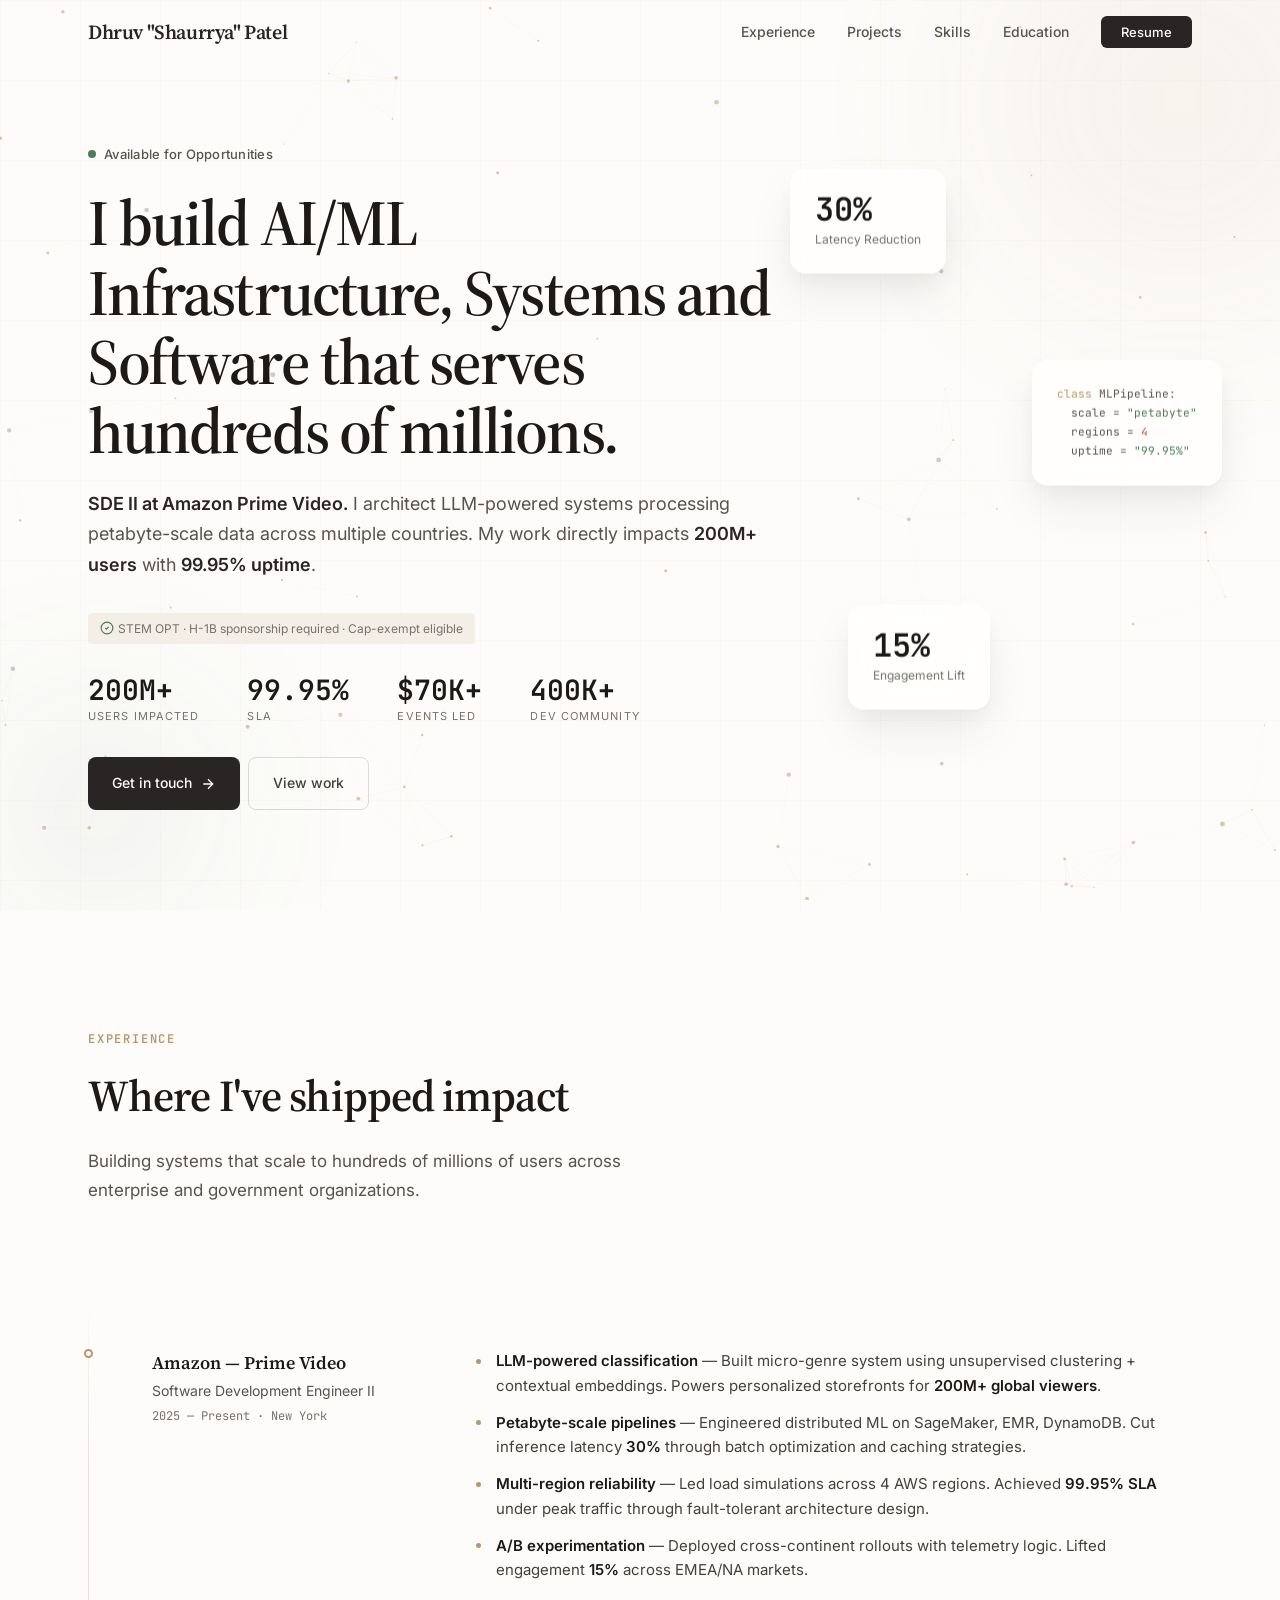
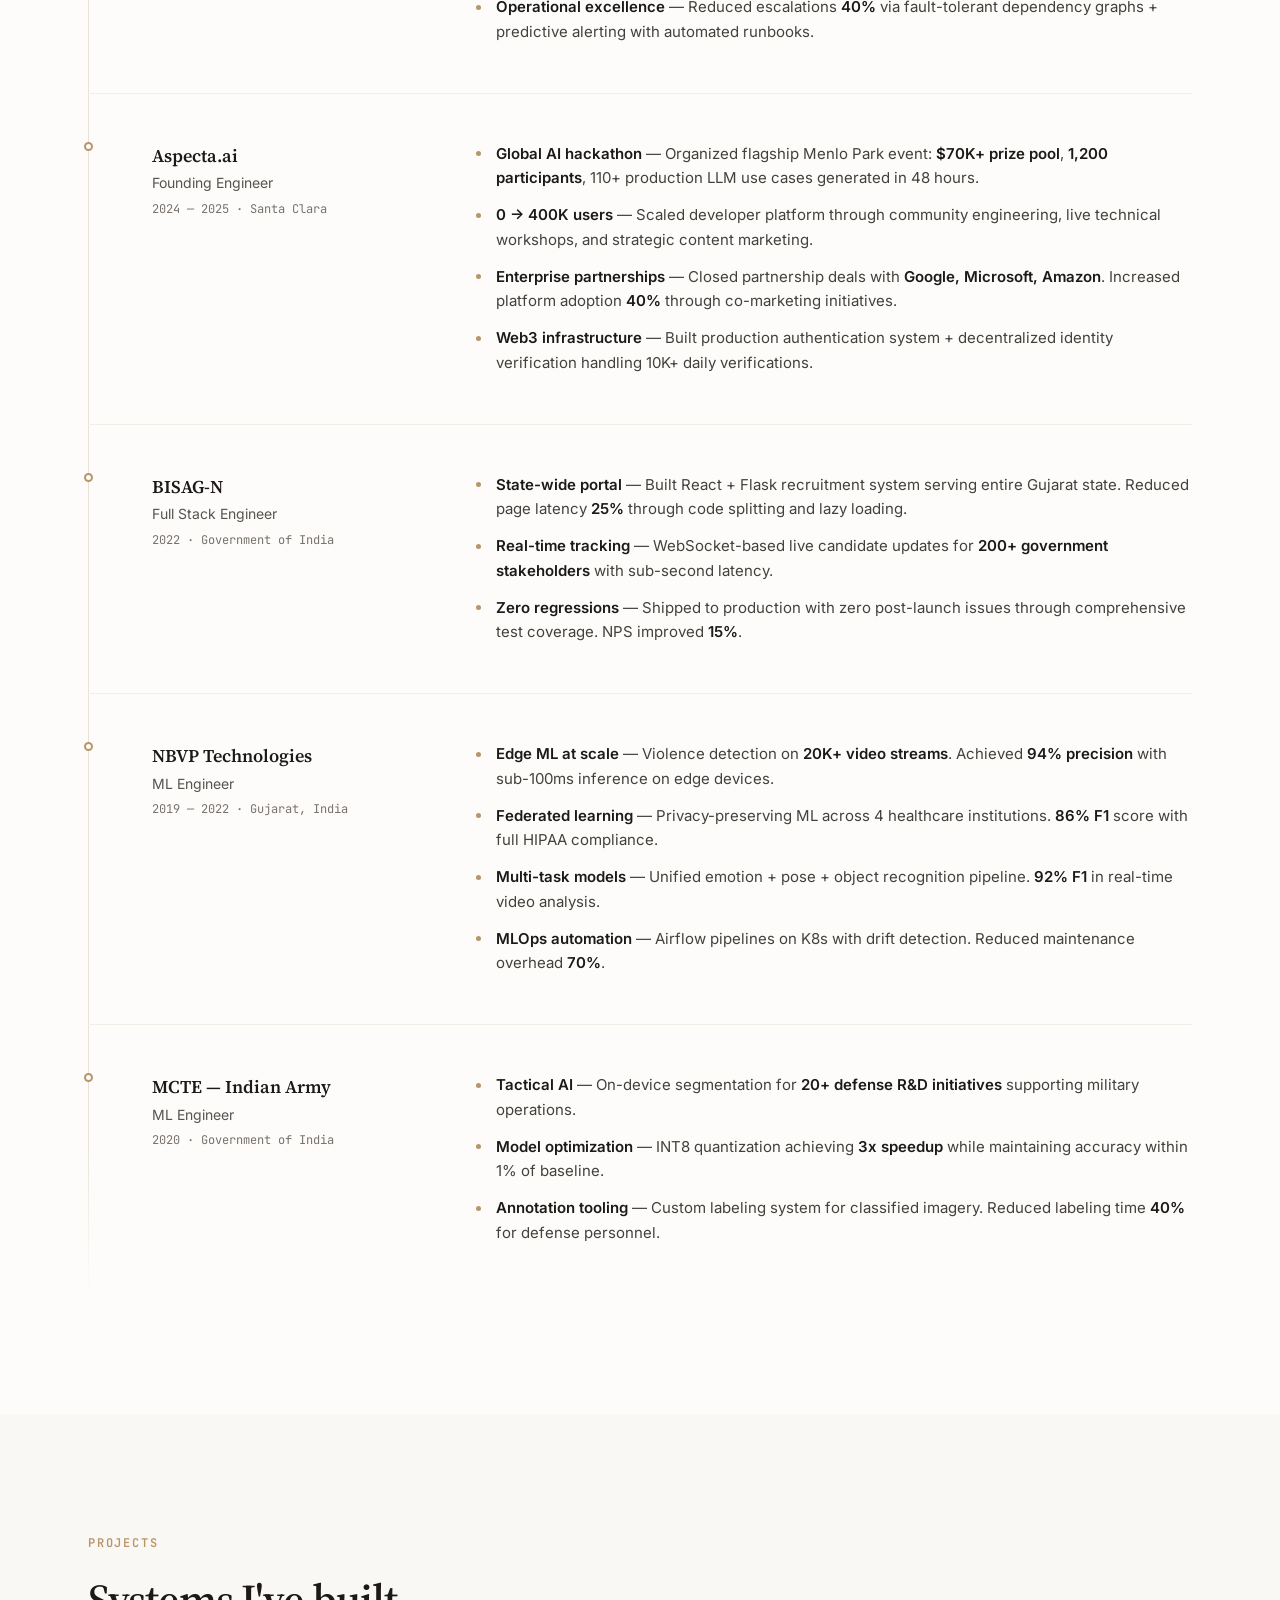
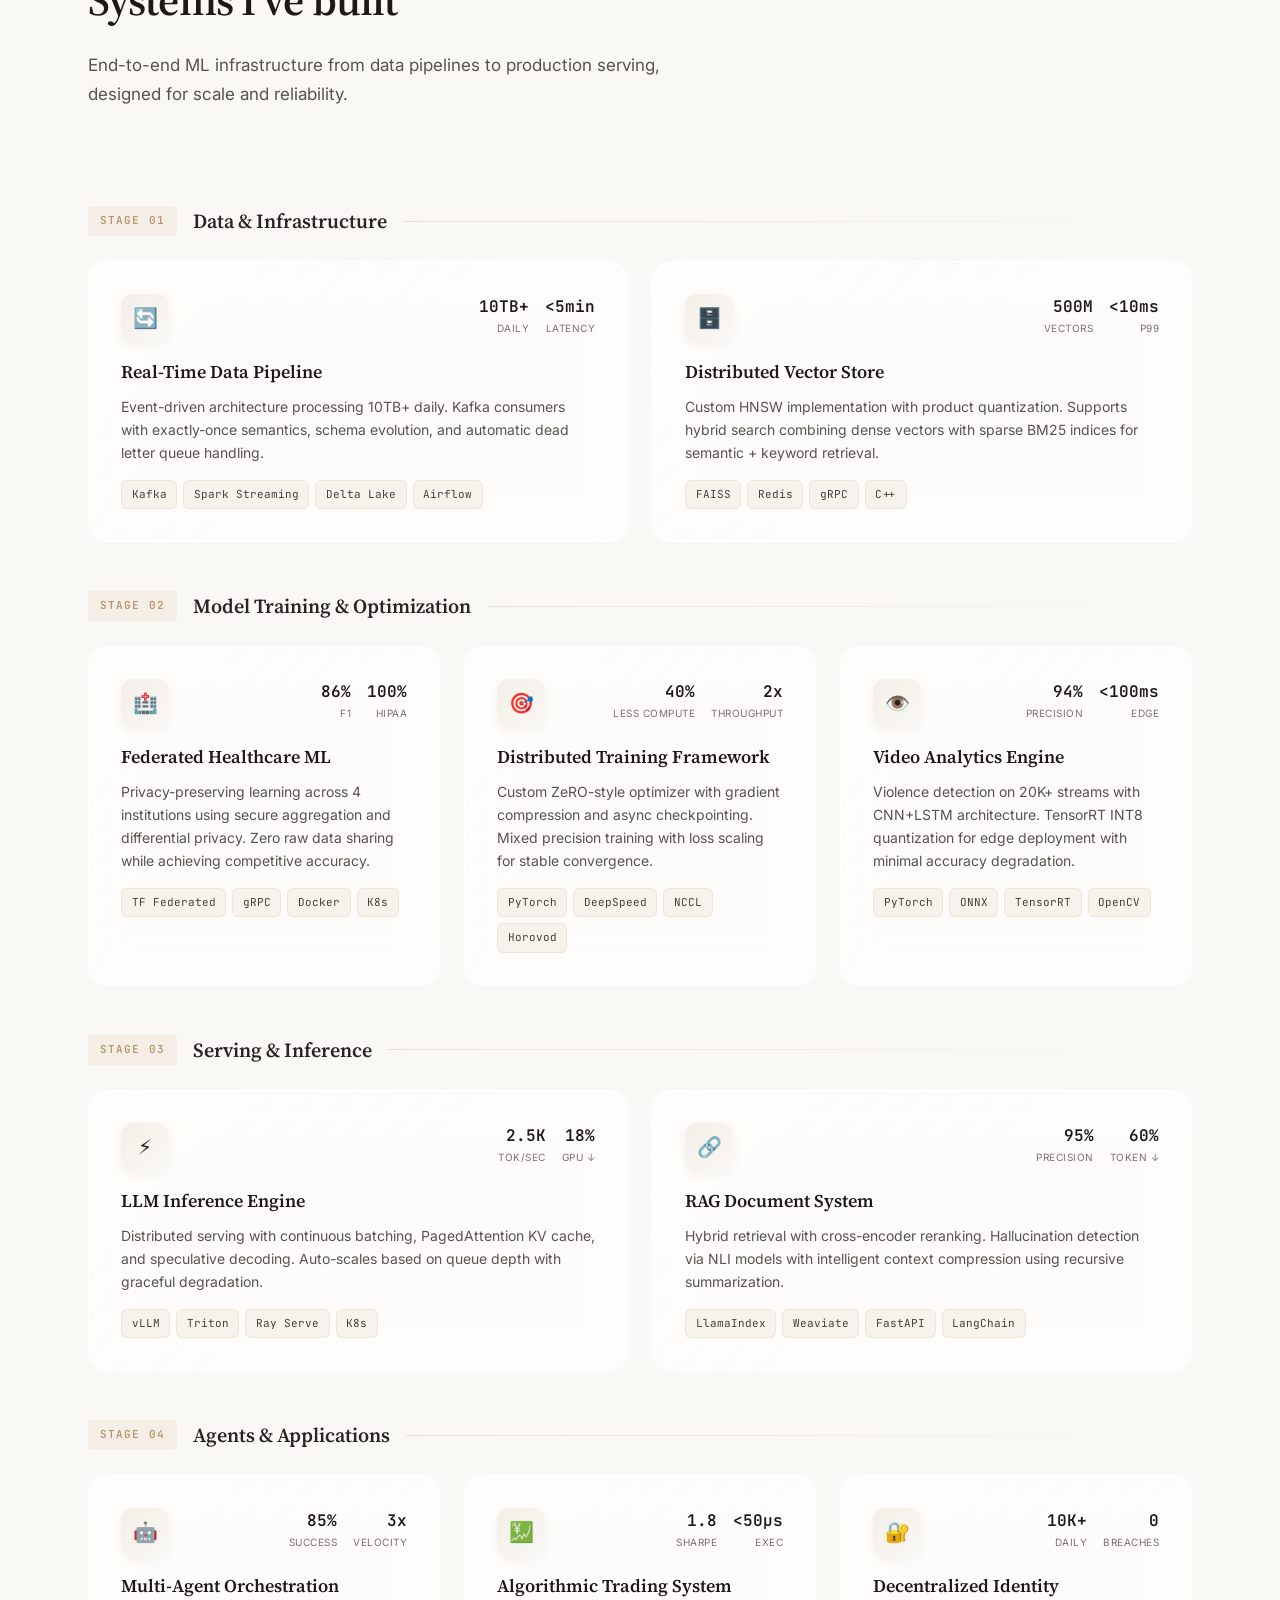
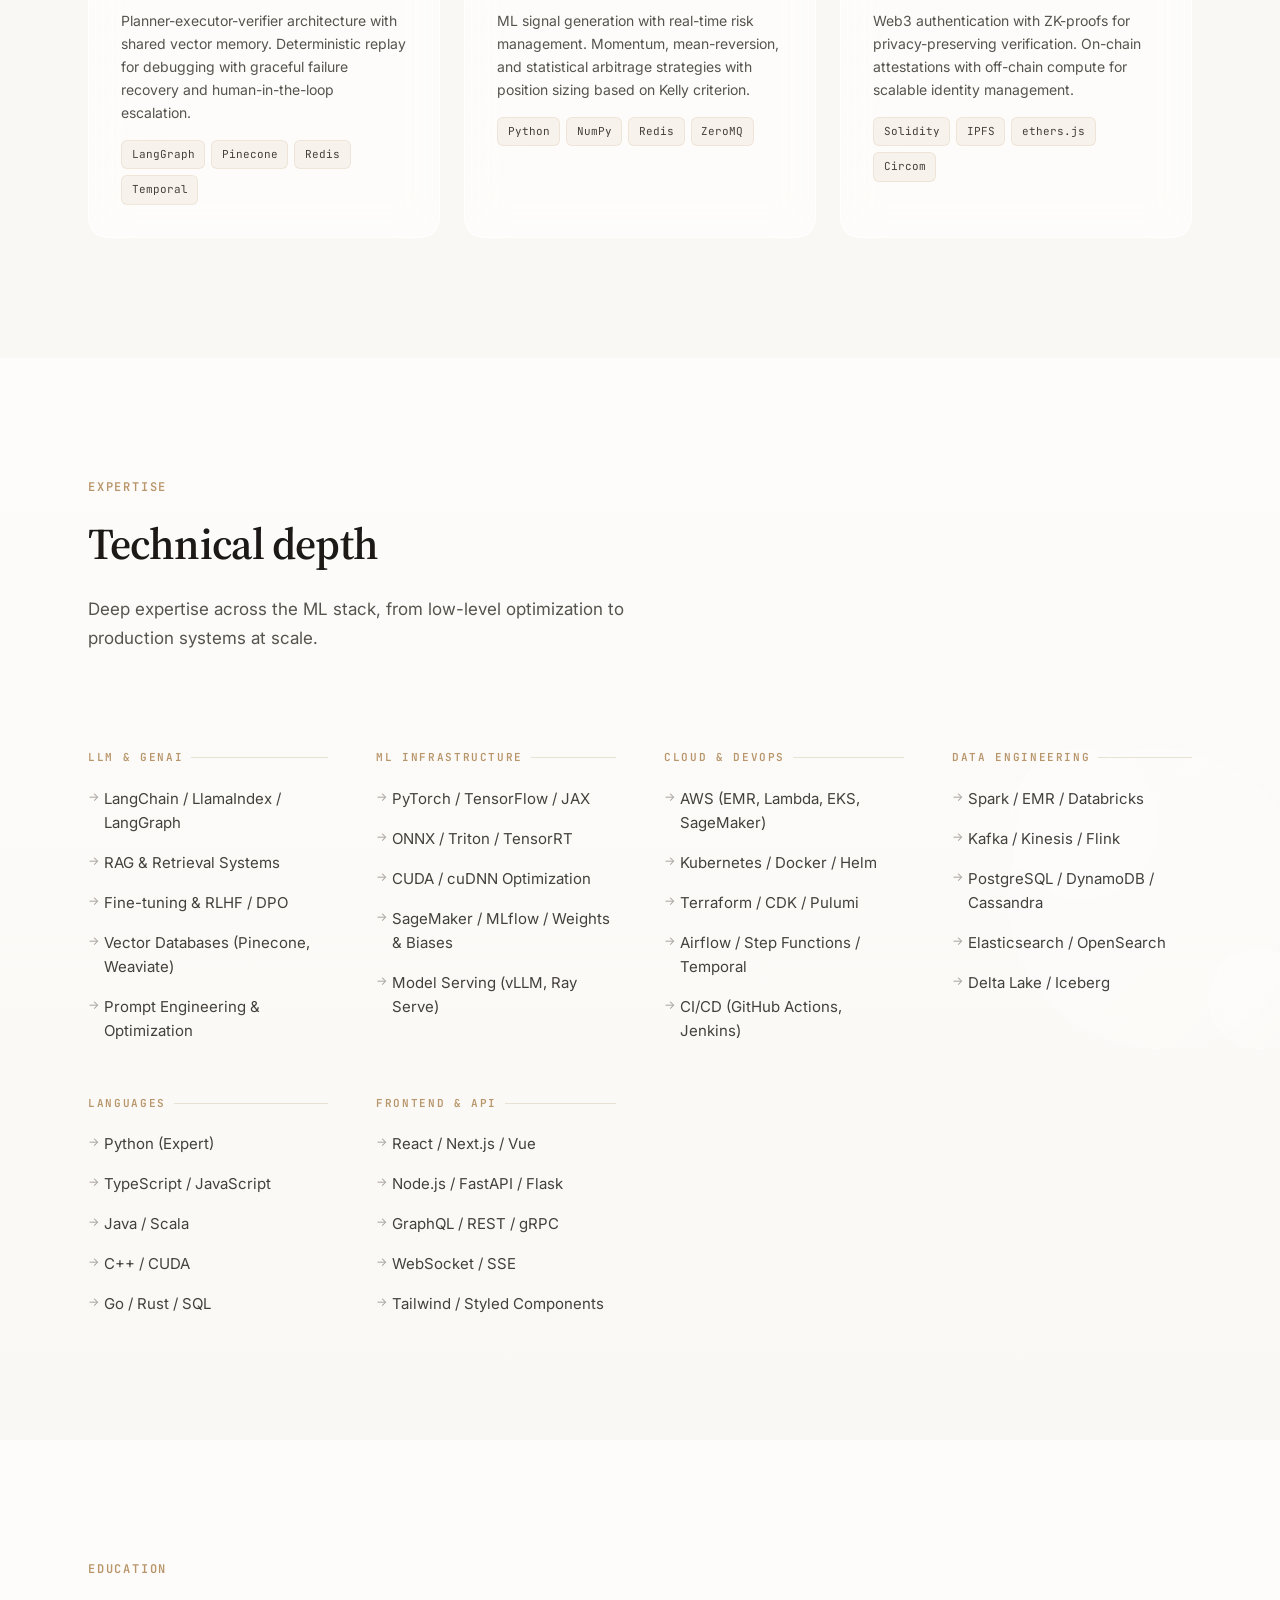
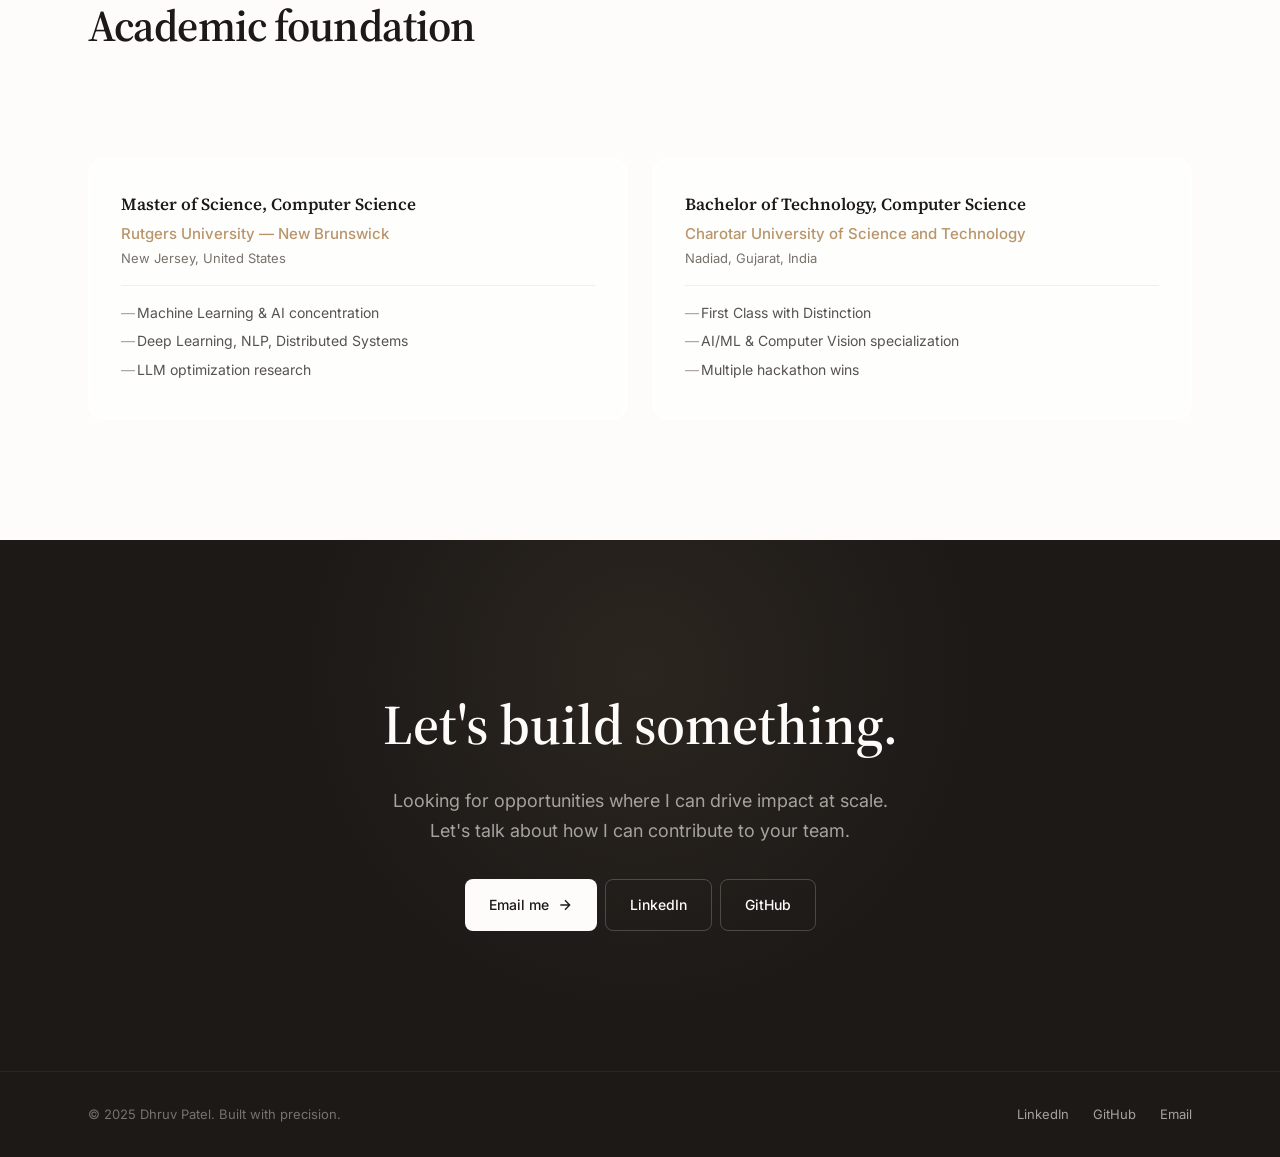
==== commit 4dfa9429: "Update index.html" ====
--- a/index.html
+++ b/index.html
@@ -6,13 +6,13 @@
     <meta name="viewport" content="width=device-width, initial-scale=1.0">
     <title>Dhruv Patel — ML Infrastructure Engineer</title>
     <meta name="description"
-        content="ML Infrastructure Engineer at Amazon Prime Video. Building systems that serve 400M+ users globally.">
+        content="ML Infrastructure Engineer at Amazon Prime Video. Building systems that serve 200M+ users globally.">
     <meta name="author" content="Dhruv Patel">
     <meta name="keywords" content="ML Engineer, Machine Learning, Amazon, Infrastructure, LLM, AI">
 
     <!-- Open Graph -->
     <meta property="og:title" content="Dhruv Patel — ML Infrastructure Engineer">
-    <meta property="og:description" content="Building ML systems that serve 400M+ users at Amazon Prime Video">
+    <meta property="og:description" content="Building ML systems that serve 200M+ users at Amazon Prime Video">
     <meta property="og:type" content="website">
 
     <!-- Performance hints -->
@@ -1605,7 +1605,7 @@
 
                 <p class="hero-lead">
                     <strong>SDE II at Amazon Prime Video.</strong> I architect LLM-powered systems processing
-                    petabyte-scale data across multiple countries. My work directly impacts <strong>400M+
+                    petabyte-scale data across multiple countries. My work directly impacts <strong>200M+
                         users</strong> with <strong>99.95% uptime</strong>.
                 </p>
 
@@ -1692,7 +1692,7 @@
                         <ul class="exp-highlights">
                             <li><strong>LLM-powered classification</strong> — Built micro-genre system using
                                 unsupervised clustering + contextual embeddings. Powers personalized storefronts for
-                                <strong>400M+ global viewers</strong>.
+                                <strong>200M+ global viewers</strong>.
                             </li>
                             <li><strong>Petabyte-scale pipelines</strong> — Engineered distributed ML on SageMaker, EMR,
                                 DynamoDB. Cut inference latency <strong>30%</strong> through batch optimization and
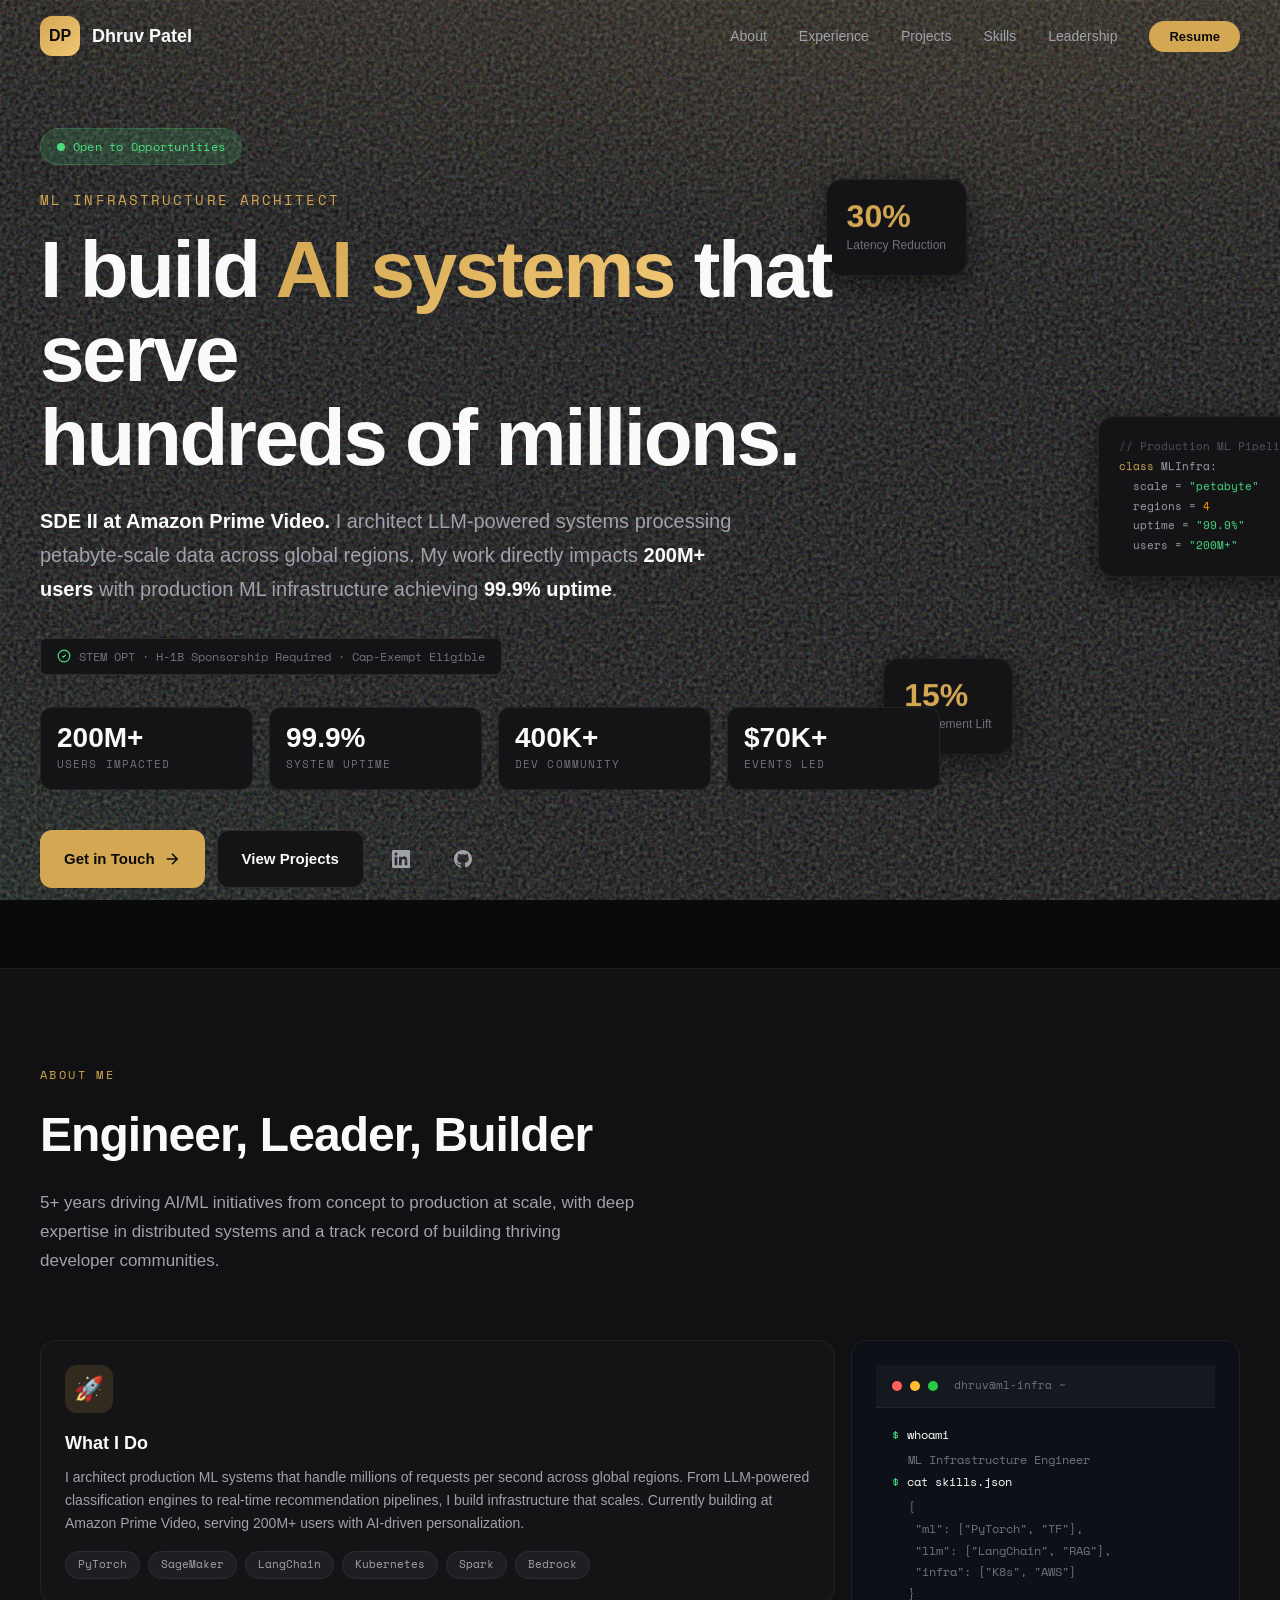
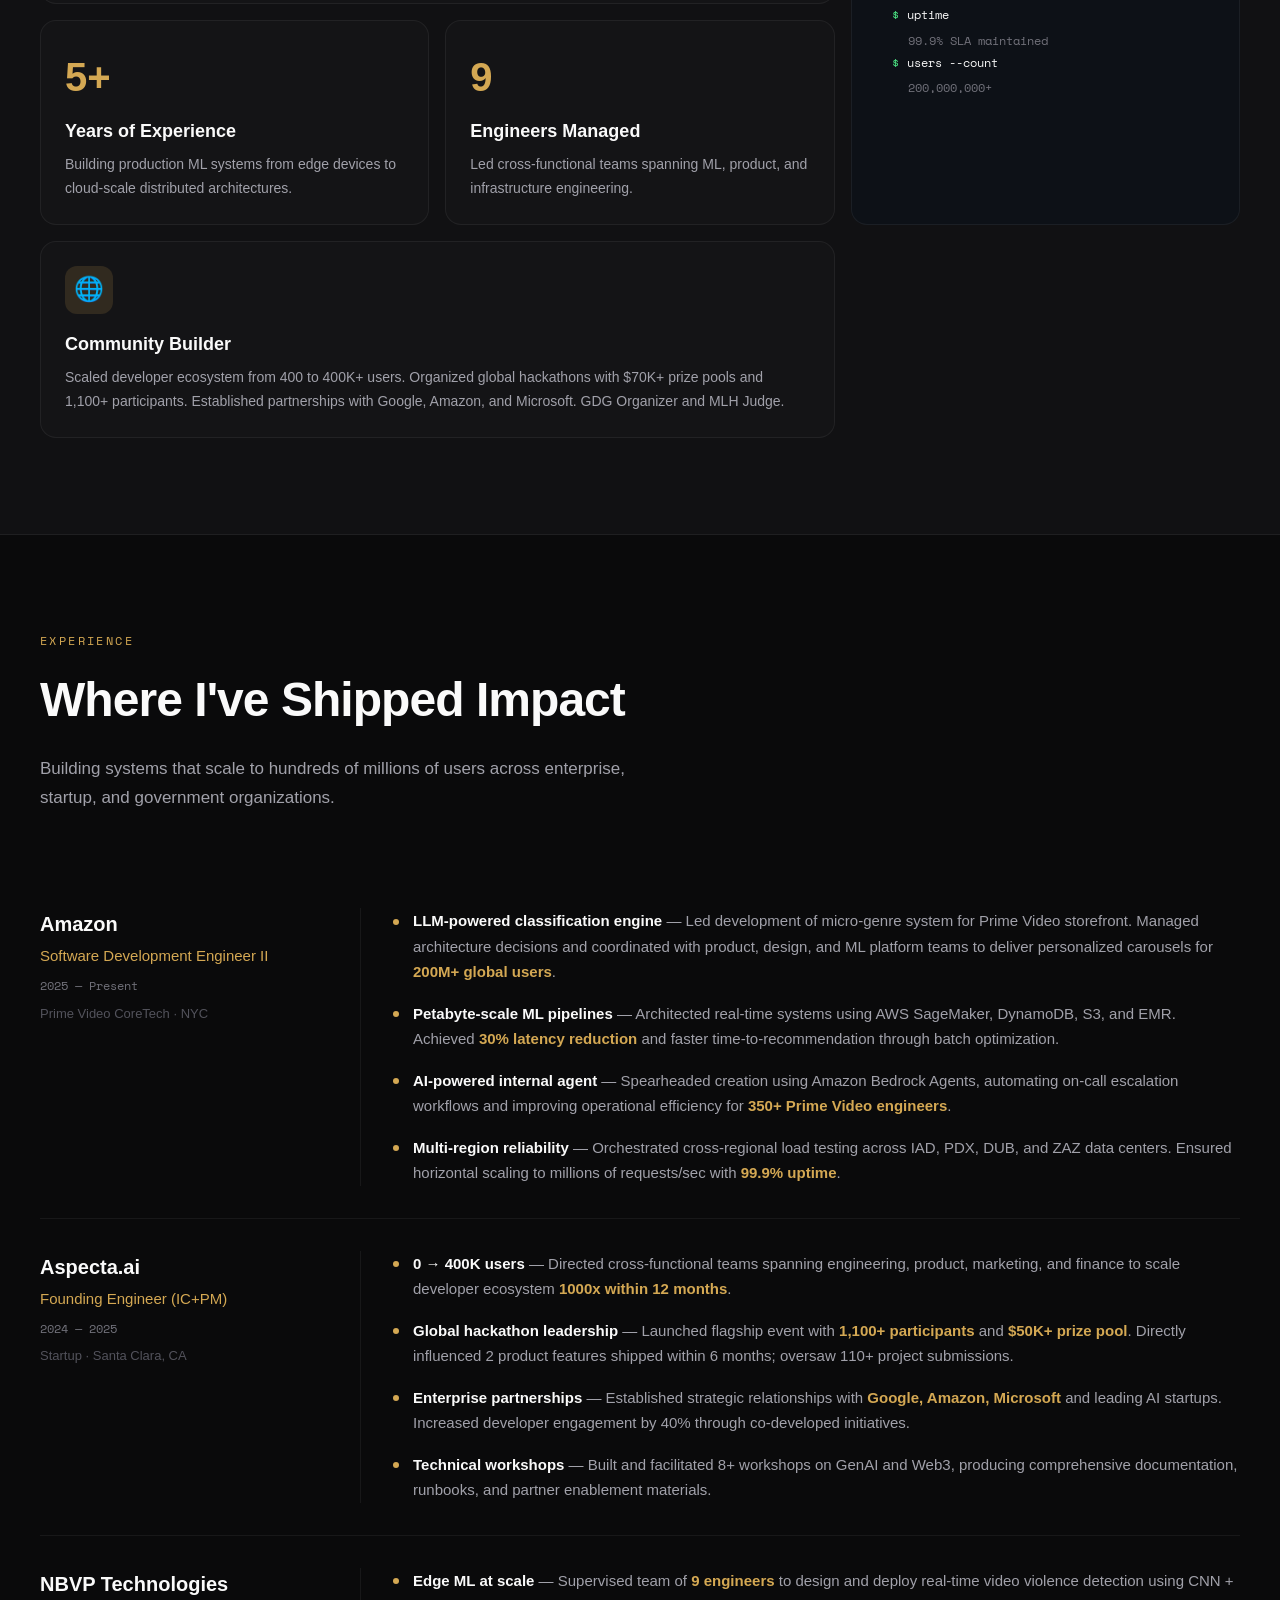
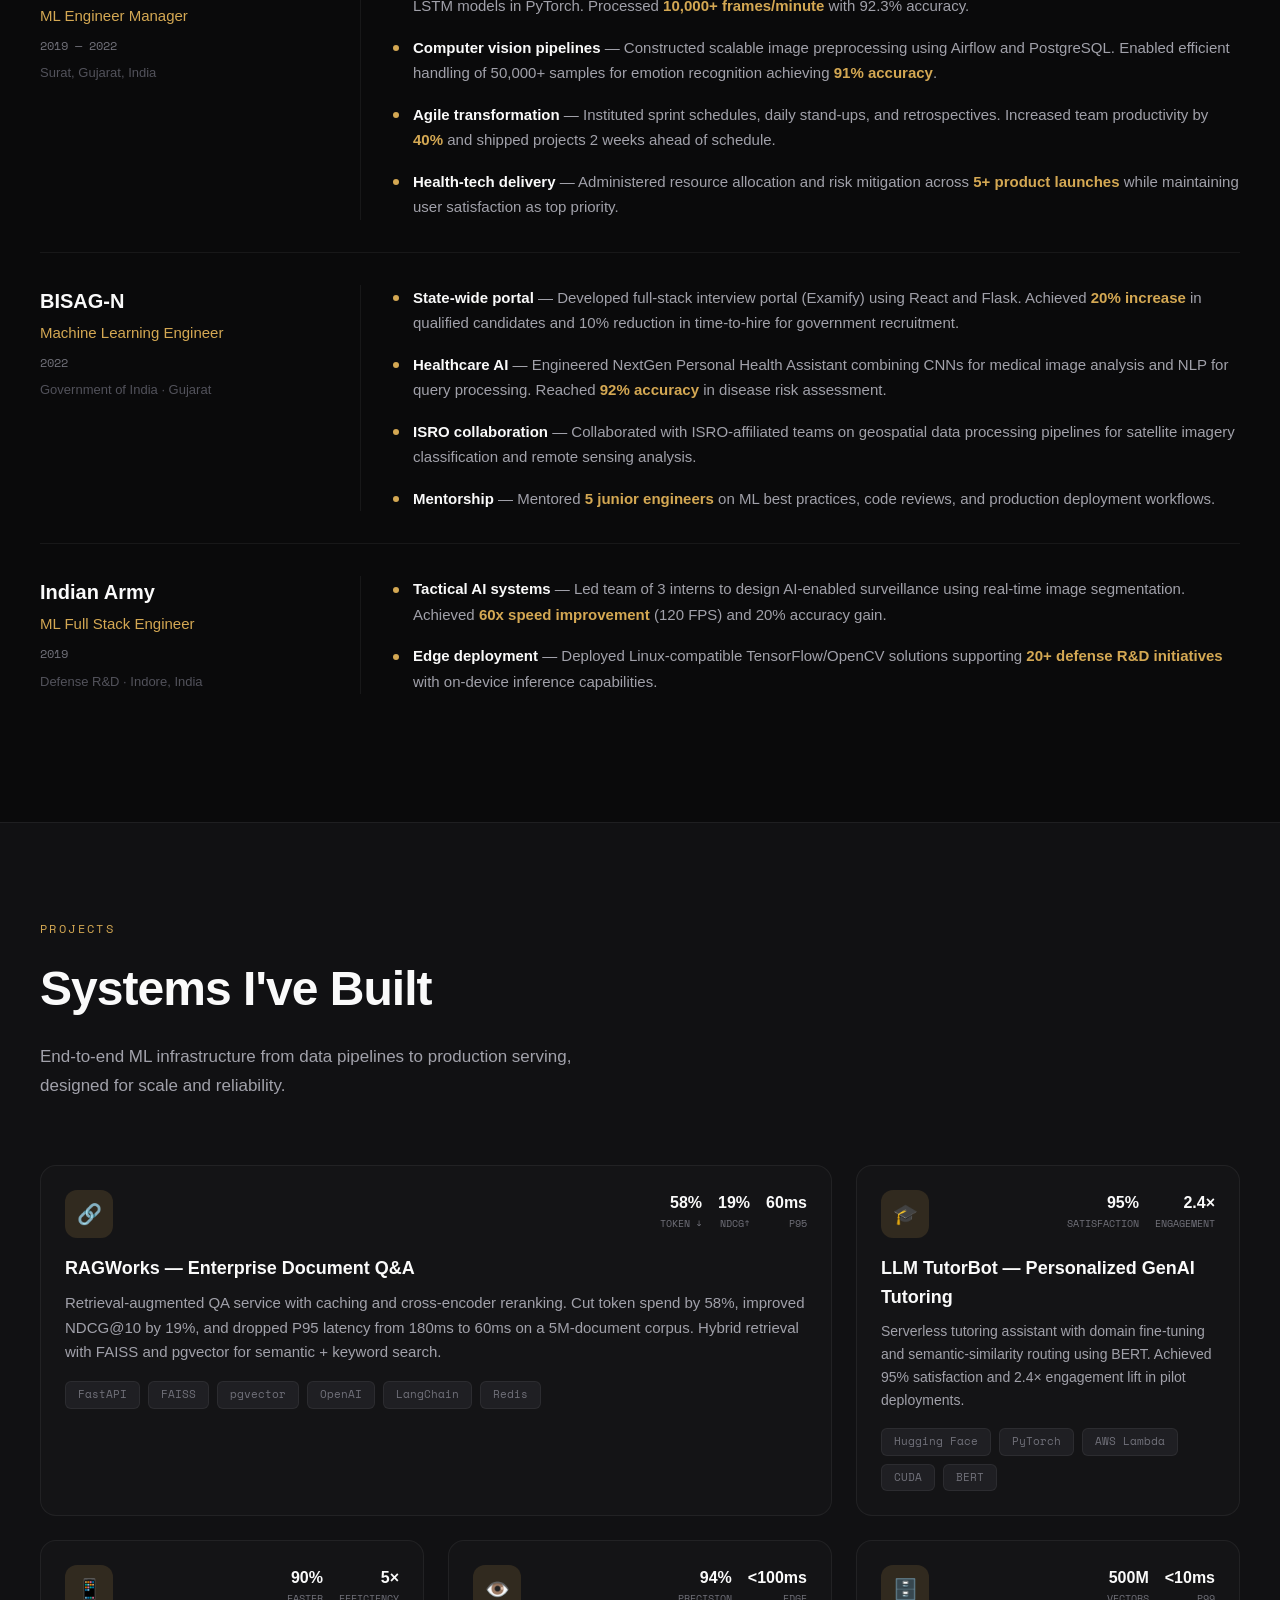
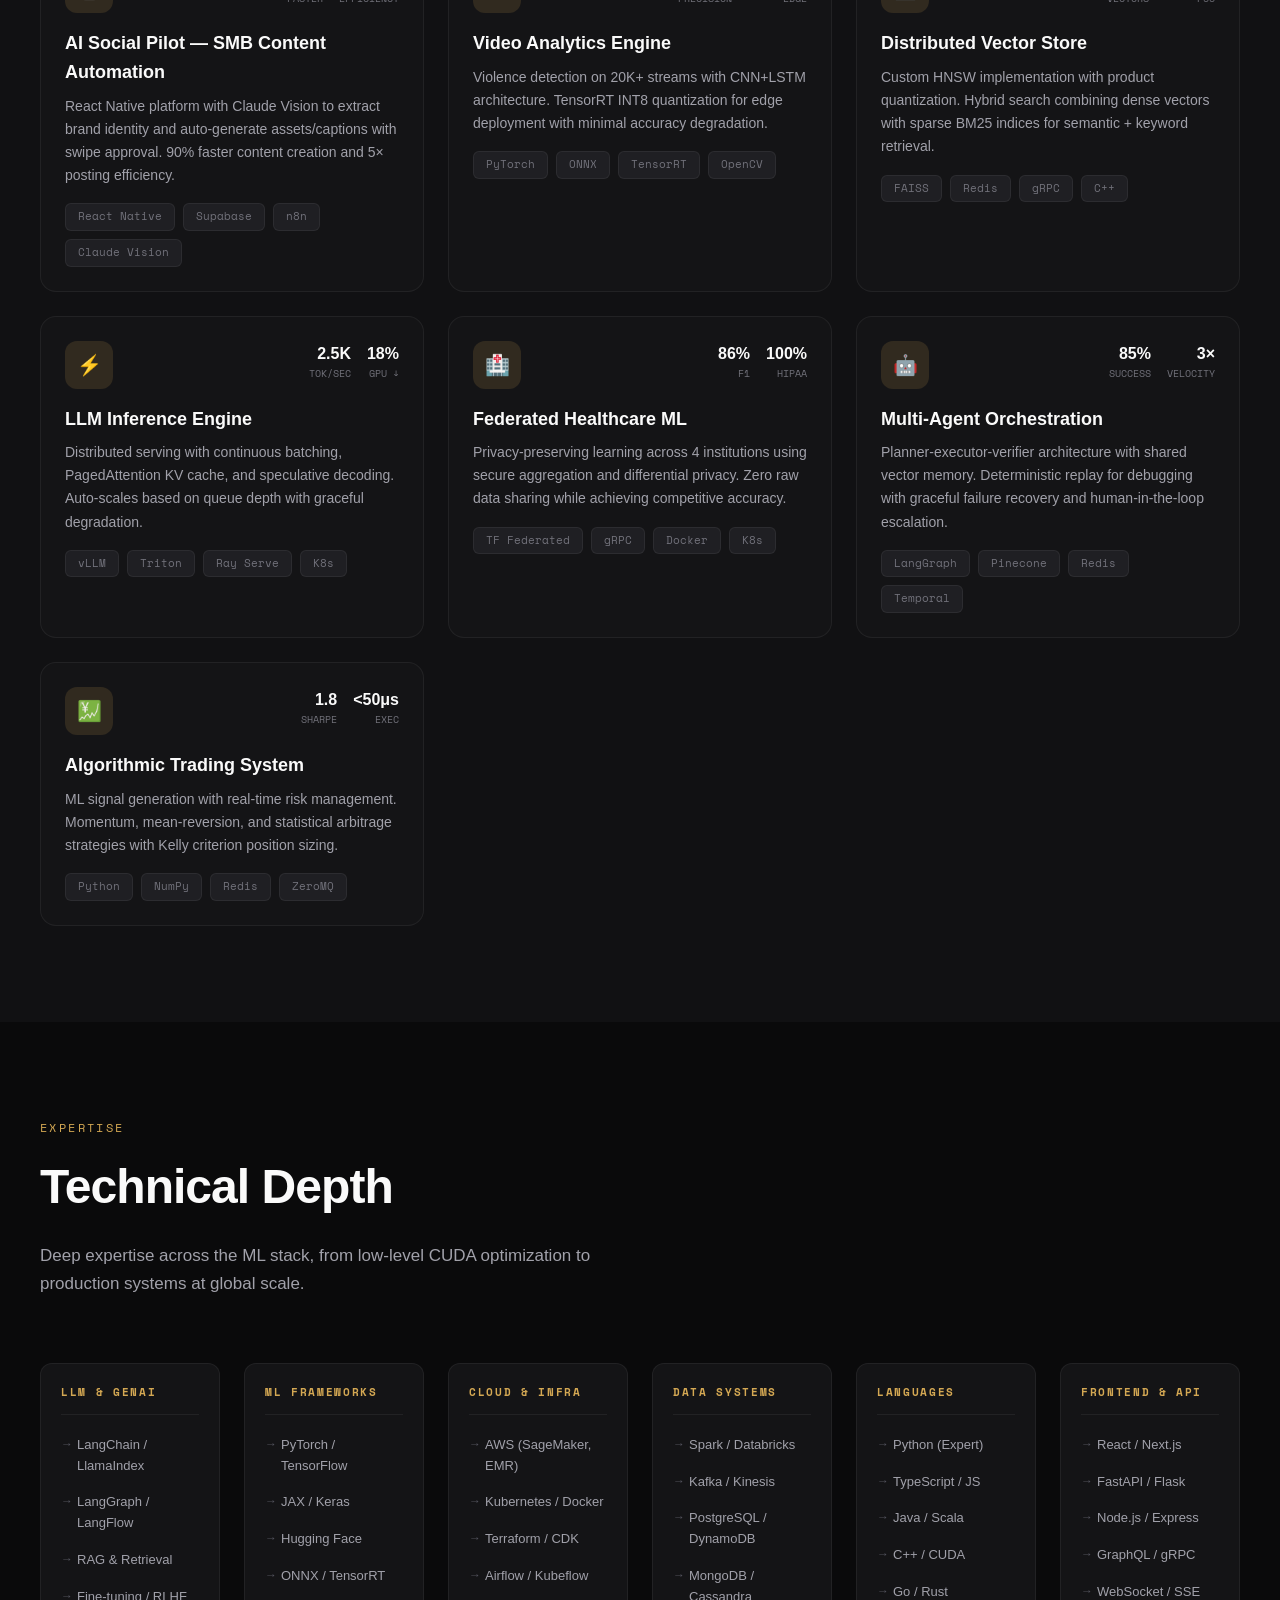
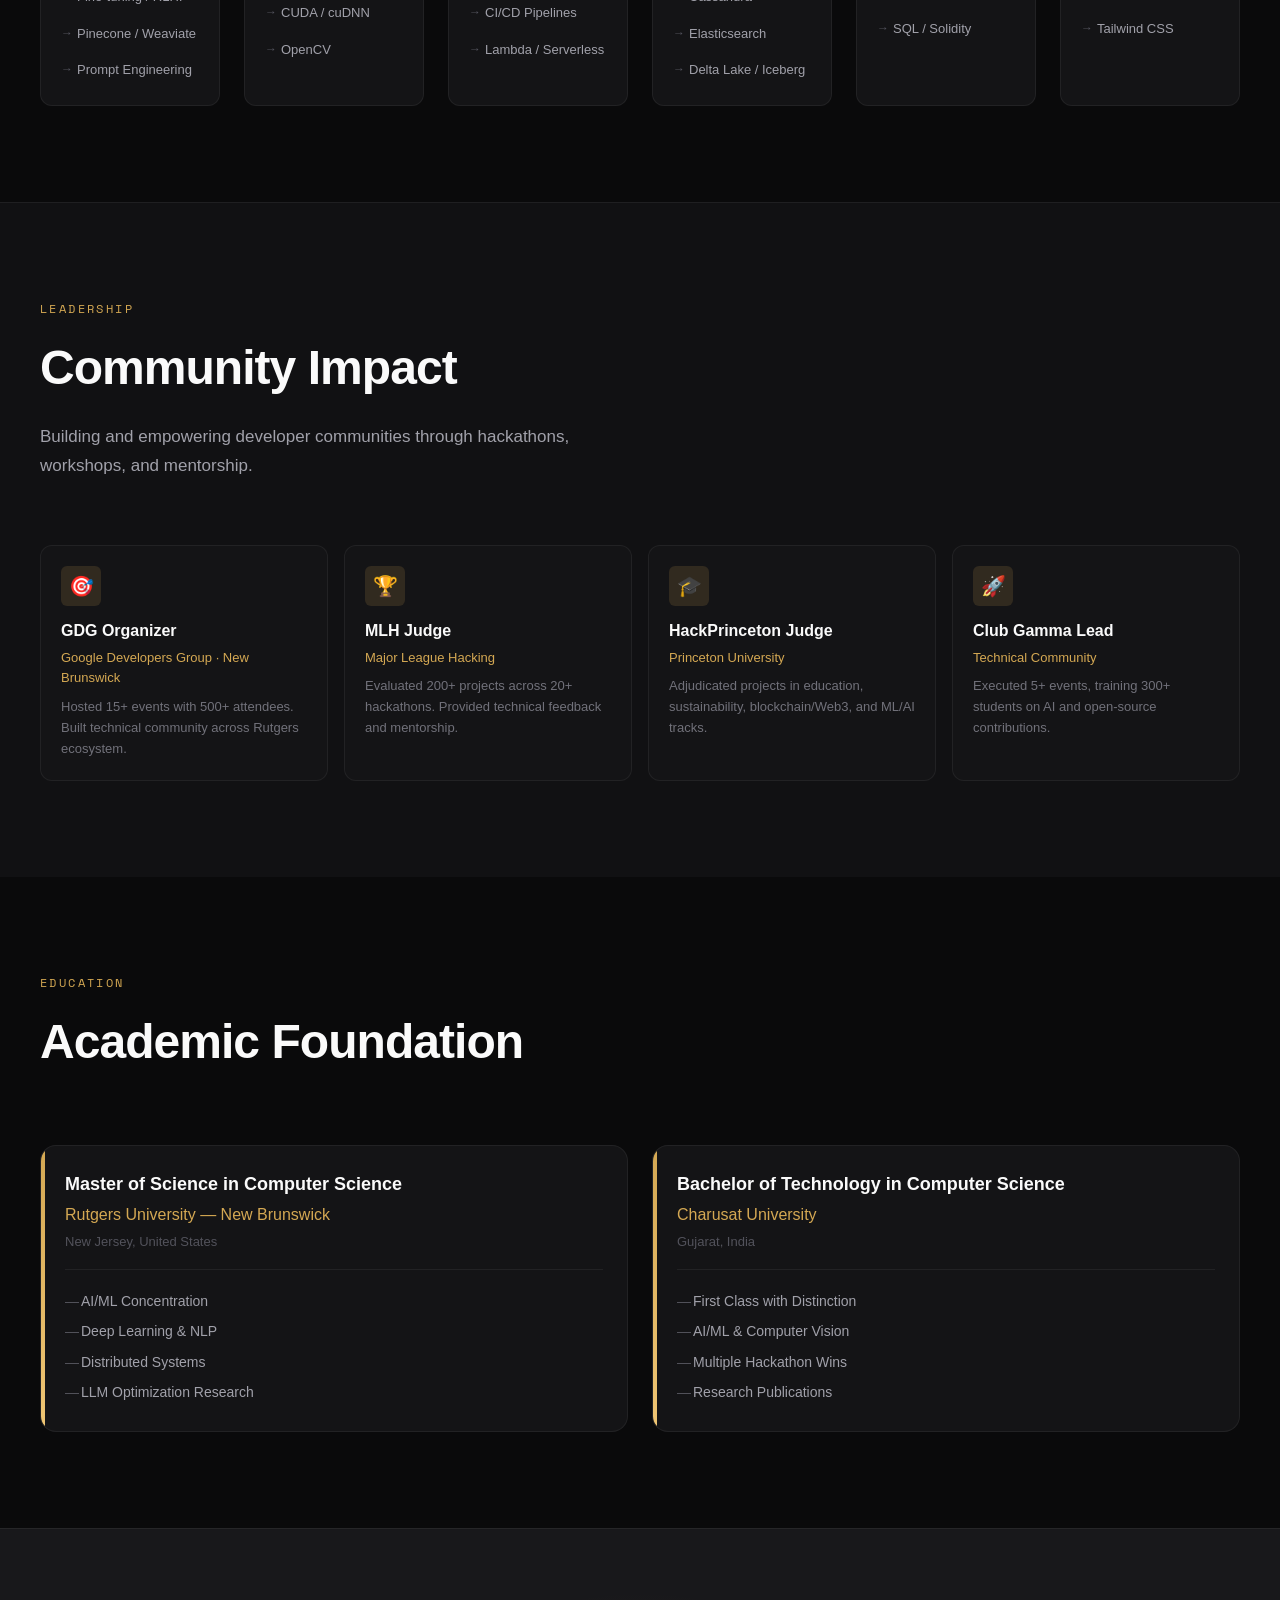
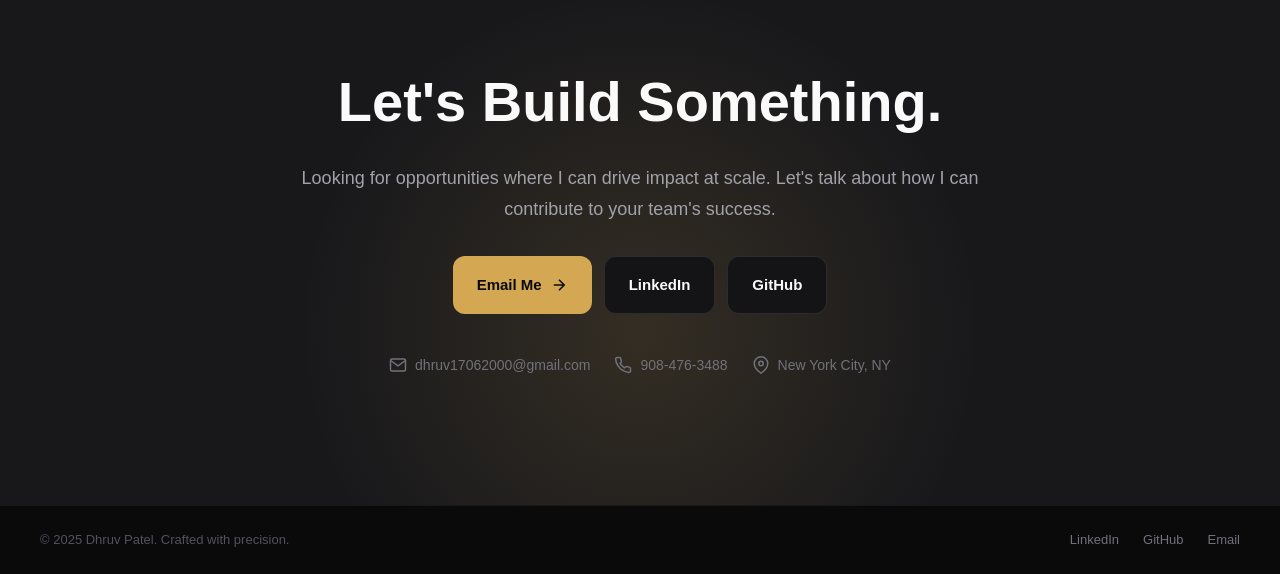
==== commit 01d46ada: "Update index.html" ====
--- a/index.html
+++ b/index.html
@@ -1,98 +1,120 @@
 <!DOCTYPE html>
 <html lang="en">
-
 <head>
     <meta charset="UTF-8">
     <meta name="viewport" content="width=device-width, initial-scale=1.0">
-    <title>Dhruv Patel — ML Infrastructure Engineer</title>
-    <meta name="description"
-        content="ML Infrastructure Engineer at Amazon Prime Video. Building systems that serve 200M+ users globally.">
+    <title>Dhruv Patel — ML Infrastructure Architect</title>
+    <meta name="description" content="ML Infrastructure Engineer building systems that serve 200M+ users. Deep expertise in LLMs, distributed systems, and production ML at scale.">
     <meta name="author" content="Dhruv Patel">
-    <meta name="keywords" content="ML Engineer, Machine Learning, Amazon, Infrastructure, LLM, AI">
-
+    <meta name="keywords" content="ML Engineer, Machine Learning, Amazon, LLM, AI, Infrastructure, Distributed Systems">
+    
     <!-- Open Graph -->
-    <meta property="og:title" content="Dhruv Patel — ML Infrastructure Engineer">
+    <meta property="og:title" content="Dhruv Patel — ML Infrastructure Architect">
     <meta property="og:description" content="Building ML systems that serve 200M+ users at Amazon Prime Video">
     <meta property="og:type" content="website">
-
-    <!-- Performance hints -->
+    <meta property="og:image" content="https://images.unsplash.com/photo-1639322537228-f710d846310a?w=1200">
+    
+    <!-- Twitter Card -->
+    <meta name="twitter:card" content="summary_large_image">
+    <meta name="twitter:title" content="Dhruv Patel — ML Infrastructure Architect">
+    <meta name="twitter:description" content="Building ML systems that serve 200M+ users">
+    
+    <!-- Preconnect for fonts -->
     <link rel="preconnect" href="https://fonts.googleapis.com">
     <link rel="preconnect" href="https://fonts.gstatic.com" crossorigin>
-    <link rel="dns-prefetch" href="https://fonts.googleapis.com">
-
-    <link
-        href="https://fonts.googleapis.com/css2?family=Inter:wght@300;400;500;600;700&family=Source+Serif+4:opsz,wght@8..60,400;8..60,500;8..60,600;8..60,700&family=JetBrains+Mono:wght@400;500;600&display=swap"
-        rel="stylesheet">
-
+    
+    <!-- Fonts: Clash Display (distinctive) + Satoshi (refined body) -->
+    <link href="https://fonts.googleapis.com/css2?family=Space+Mono:wght@400;700&display=swap" rel="stylesheet">
+    <link href="https://api.fontshare.com/v2/css?f[]=clash-display@400,500,600,700&f[]=satoshi@400,500,700&display=swap" rel="stylesheet">
+    
     <style>
-        /* ========================================
-           CSS Custom Properties & Design Tokens
-           ======================================== */
+        /* ============================================
+           CSS CUSTOM PROPERTIES - DESIGN TOKENS
+           ============================================ */
         :root {
-            /* Color System - Warm Cream Palette */
-            --cream-50: #FDFCFA;
-            --cream-100: #FAF8F5;
-            --cream-200: #F3EFE7;
-            --cream-300: #E8E2D5;
-            --cream-400: #D4C9B8;
-
-            /* Warm Neutrals */
-            --warm-900: #1C1917;
-            --warm-800: #292524;
-            --warm-700: #44403C;
-            --warm-600: #57534E;
-            --warm-500: #78716C;
-            --warm-400: #A8A29E;
-            --warm-300: #D6D3D1;
-
-            /* Accent Colors */
-            --accent: #B8956A;
-            --accent-light: #D4B896;
-            --accent-muted: #D4C4A8;
-            --success: #4A7C59;
-            --success-light: #6B9B7A;
-
-            /* Glass Effects */
-            --glass-bg: rgba(255, 255, 255, 0.7);
-            --glass-border: rgba(255, 255, 255, 0.5);
-            --glass-shadow: rgba(0, 0, 0, 0.1);
-
-            /* Typography Scale */
-            --font-sans: 'Inter', system-ui, -apple-system, sans-serif;
-            --font-serif: 'Source Serif 4', Georgia, 'Times New Roman', serif;
-            --font-mono: 'JetBrains Mono', 'SF Mono', Consolas, monospace;
-
+            /* Dark Luxe Color Palette */
+            --bg-primary: #0a0a0b;
+            --bg-secondary: #111113;
+            --bg-tertiary: #18181b;
+            --bg-card: #141416;
+            --bg-card-hover: #1a1a1d;
+            --bg-elevated: #1f1f23;
+            
+            /* Accent Colors - Warm Gold */
+            --accent-primary: #d4a853;
+            --accent-secondary: #f0c674;
+            --accent-muted: rgba(212, 168, 83, 0.15);
+            --accent-glow: rgba(212, 168, 83, 0.4);
+            
+            /* Success/Status Colors */
+            --success: #4ade80;
+            --success-muted: rgba(74, 222, 128, 0.15);
+            
+            /* Text Hierarchy */
+            --text-primary: #fafafa;
+            --text-secondary: #a1a1aa;
+            --text-tertiary: #71717a;
+            --text-muted: #52525b;
+            
+            /* Borders & Dividers */
+            --border-subtle: rgba(255, 255, 255, 0.06);
+            --border-default: rgba(255, 255, 255, 0.1);
+            --border-accent: rgba(212, 168, 83, 0.3);
+            
+            /* Typography */
+            --font-display: 'Clash Display', sans-serif;
+            --font-body: 'Satoshi', sans-serif;
+            --font-mono: 'Space Mono', monospace;
+            
             /* Spacing Scale */
-            --space-xs: 0.25rem;
-            --space-sm: 0.5rem;
-            --space-md: 1rem;
-            --space-lg: 1.5rem;
-            --space-xl: 2rem;
-            --space-2xl: 3rem;
-            --space-3xl: 4rem;
-            --space-4xl: 6rem;
-
-            /* Animation Timing */
-            --ease-out-expo: cubic-bezier(0.19, 1, 0.22, 1);
-            --ease-out-quart: cubic-bezier(0.25, 1, 0.5, 1);
-            --ease-in-out: cubic-bezier(0.4, 0, 0.2, 1);
-
+            --space-1: 0.25rem;
+            --space-2: 0.5rem;
+            --space-3: 0.75rem;
+            --space-4: 1rem;
+            --space-5: 1.25rem;
+            --space-6: 1.5rem;
+            --space-8: 2rem;
+            --space-10: 2.5rem;
+            --space-12: 3rem;
+            --space-16: 4rem;
+            --space-20: 5rem;
+            --space-24: 6rem;
+            --space-32: 8rem;
+            
+            /* Border Radius */
+            --radius-sm: 6px;
+            --radius-md: 12px;
+            --radius-lg: 16px;
+            --radius-xl: 24px;
+            --radius-full: 9999px;
+            
+            /* Shadows */
+            --shadow-sm: 0 1px 2px rgba(0, 0, 0, 0.3);
+            --shadow-md: 0 4px 12px rgba(0, 0, 0, 0.4);
+            --shadow-lg: 0 8px 30px rgba(0, 0, 0, 0.5);
+            --shadow-xl: 0 20px 60px rgba(0, 0, 0, 0.6);
+            --shadow-glow: 0 0 60px var(--accent-glow);
+            
+            /* Transitions */
+            --ease-out: cubic-bezier(0.16, 1, 0.3, 1);
+            --ease-spring: cubic-bezier(0.34, 1.56, 0.64, 1);
+            --duration-fast: 150ms;
+            --duration-normal: 300ms;
+            --duration-slow: 500ms;
+            
             /* Z-Index Scale */
             --z-base: 1;
             --z-dropdown: 100;
             --z-sticky: 200;
             --z-fixed: 300;
-            --z-modal: 400;
-            --z-tooltip: 500;
-            --z-loader: 1000;
-        }
-
-        /* ========================================
-           CSS Reset & Base Styles
-           ======================================== */
-        *,
-        *::before,
-        *::after {
+            --z-overlay: 400;
+            --z-modal: 500;
+        }
+
+        /* ============================================
+           RESET & BASE STYLES
+           ============================================ */
+        *, *::before, *::after {
             margin: 0;
             padding: 0;
             box-sizing: border-box;
@@ -101,29 +123,39 @@
         html {
             scroll-behavior: smooth;
             -webkit-text-size-adjust: 100%;
-            text-size-adjust: 100%;
+            scrollbar-width: thin;
+            scrollbar-color: var(--accent-primary) var(--bg-secondary);
+        }
+
+        html::-webkit-scrollbar {
+            width: 8px;
+        }
+
+        html::-webkit-scrollbar-track {
+            background: var(--bg-secondary);
+        }
+
+        html::-webkit-scrollbar-thumb {
+            background: var(--accent-primary);
+            border-radius: var(--radius-full);
         }
 
         body {
-            font-family: var(--font-sans);
-            background: var(--cream-50);
-            color: var(--warm-800);
+            font-family: var(--font-body);
+            background: var(--bg-primary);
+            color: var(--text-primary);
             line-height: 1.6;
             -webkit-font-smoothing: antialiased;
             -moz-osx-font-smoothing: grayscale;
-            text-rendering: optimizeLegibility;
             overflow-x: hidden;
         }
 
         ::selection {
-            background: var(--warm-800);
-            color: var(--cream-50);
-        }
-
-        img,
-        video,
-        canvas,
-        svg {
+            background: var(--accent-primary);
+            color: var(--bg-primary);
+        }
+
+        img, video, svg {
             display: block;
             max-width: 100%;
         }
@@ -140,19 +172,19 @@
             background: none;
         }
 
-        /* ========================================
-           Utility Classes
-           ======================================== */
+        /* ============================================
+           UTILITY CLASSES
+           ============================================ */
         .container {
             width: 100%;
-            max-width: 1200px;
+            max-width: 1400px;
             margin: 0 auto;
-            padding: 0 var(--space-lg);
+            padding: 0 var(--space-6);
         }
 
         @media (min-width: 768px) {
             .container {
-                padding: 0 var(--space-2xl);
+                padding: 0 var(--space-10);
             }
         }
 
@@ -164,107 +196,62 @@
             margin: -1px;
             overflow: hidden;
             clip: rect(0, 0, 0, 0);
-            white-space: nowrap;
             border: 0;
         }
 
-        /* ========================================
-           Loading Animation
-           ======================================== */
-        .loader {
+        /* ============================================
+           ANIMATED BACKGROUND
+           ============================================ */
+        .bg-grid {
             position: fixed;
             inset: 0;
-            background: var(--cream-50);
-            display: flex;
-            flex-direction: column;
-            align-items: center;
-            justify-content: center;
-            z-index: var(--z-loader);
-            transition: opacity 0.6s var(--ease-out-expo), visibility 0.6s;
-        }
-
-        .loader.hidden {
-            opacity: 0;
-            visibility: hidden;
-        }
-
-        .loader-content {
-            text-align: center;
-        }
-
-        .loader-logo {
-            font-family: var(--font-serif);
-            font-size: 1.5rem;
-            font-weight: 600;
-            color: var(--warm-800);
-            margin-bottom: var(--space-lg);
-            opacity: 0;
-            animation: fadeIn 0.4s ease forwards;
-        }
-
-        .loader-bar {
-            width: 200px;
-            height: 2px;
-            background: var(--cream-300);
-            border-radius: 2px;
-            overflow: hidden;
-            opacity: 0;
-            animation: fadeIn 0.4s ease 0.2s forwards;
-        }
-
-        .loader-progress {
-            width: 30%;
-            height: 100%;
-            background: linear-gradient(90deg, var(--accent), var(--accent-light));
-            border-radius: 2px;
-            animation: loading 1s var(--ease-in-out) infinite;
-        }
-
-        @keyframes loading {
-            0% {
-                transform: translateX(-100%);
-            }
-
-            50% {
-                transform: translateX(150%);
-            }
-
-            100% {
-                transform: translateX(400%);
-            }
-        }
-
-        @keyframes fadeIn {
-            from {
-                opacity: 0;
-                transform: translateY(10px);
-            }
-
-            to {
-                opacity: 1;
-                transform: translateY(0);
-            }
-        }
-
-        /* ========================================
-           Navigation
-           ======================================== */
+            background-image: 
+                linear-gradient(rgba(212, 168, 83, 0.03) 1px, transparent 1px),
+                linear-gradient(90deg, rgba(212, 168, 83, 0.03) 1px, transparent 1px);
+            background-size: 60px 60px;
+            pointer-events: none;
+            z-index: 0;
+        }
+
+        .bg-gradient {
+            position: fixed;
+            inset: 0;
+            background: 
+                radial-gradient(ellipse 80% 50% at 50% -20%, rgba(212, 168, 83, 0.15), transparent),
+                radial-gradient(ellipse 60% 40% at 100% 0%, rgba(212, 168, 83, 0.08), transparent),
+                radial-gradient(ellipse 50% 30% at 0% 100%, rgba(74, 222, 128, 0.05), transparent);
+            pointer-events: none;
+            z-index: 0;
+        }
+
+        .bg-noise {
+            position: fixed;
+            inset: 0;
+            opacity: 0.4;
+            background-image: url("data:image/svg+xml,%3Csvg viewBox='0 0 256 256' xmlns='http://www.w3.org/2000/svg'%3E%3Cfilter id='noise'%3E%3CfeTurbulence type='fractalNoise' baseFrequency='0.9' numOctaves='4' stitchTiles='stitch'/%3E%3C/filter%3E%3Crect width='100%25' height='100%25' filter='url(%23noise)'/%3E%3C/svg%3E");
+            pointer-events: none;
+            z-index: 0;
+        }
+
+        /* ============================================
+           NAVIGATION
+           ============================================ */
         .nav {
             position: fixed;
             top: 0;
             left: 0;
             right: 0;
             z-index: var(--z-fixed);
-            padding: var(--space-md) 0;
-            transition: all 0.4s var(--ease-out-quart);
+            padding: var(--space-4) 0;
+            transition: all var(--duration-normal) var(--ease-out);
         }
 
         .nav.scrolled {
-            background: rgba(253, 252, 250, 0.85);
+            background: rgba(10, 10, 11, 0.85);
             backdrop-filter: blur(20px) saturate(180%);
             -webkit-backdrop-filter: blur(20px) saturate(180%);
-            border-bottom: 1px solid rgba(41, 37, 36, 0.06);
-            padding: var(--space-sm) 0;
+            border-bottom: 1px solid var(--border-subtle);
+            padding: var(--space-3) 0;
         }
 
         .nav-inner {
@@ -274,25 +261,57 @@
         }
 
         .nav-logo {
-            font-family: var(--font-serif);
-            font-size: 1.25rem;
-            font-weight: 600;
-            color: var(--warm-800);
-            letter-spacing: -0.02em;
-        }
-
-        .nav-menu {
             display: flex;
             align-items: center;
-            gap: var(--space-xl);
+            gap: var(--space-3);
+        }
+
+        .nav-logo-icon {
+            width: 40px;
+            height: 40px;
+            background: linear-gradient(135deg, var(--accent-primary), var(--accent-secondary));
+            border-radius: var(--radius-md);
+            display: flex;
+            align-items: center;
+            justify-content: center;
+            font-family: var(--font-display);
+            font-weight: 700;
+            font-size: 1rem;
+            color: var(--bg-primary);
+        }
+
+        .nav-logo-text {
+            font-family: var(--font-display);
+            font-size: 1.125rem;
+            font-weight: 600;
+            color: var(--text-primary);
+            display: none;
+        }
+
+        @media (min-width: 768px) {
+            .nav-logo-text {
+                display: block;
+            }
+        }
+
+        .nav-menu {
+            display: none;
             list-style: none;
+            gap: var(--space-8);
+            align-items: center;
+        }
+
+        @media (min-width: 768px) {
+            .nav-menu {
+                display: flex;
+            }
         }
 
         .nav-link {
             font-size: 0.875rem;
             font-weight: 500;
-            color: var(--warm-600);
-            transition: color 0.2s ease;
+            color: var(--text-secondary);
+            transition: color var(--duration-fast) ease;
             position: relative;
         }
 
@@ -302,13 +321,13 @@
             bottom: -4px;
             left: 0;
             width: 0;
-            height: 1px;
-            background: var(--warm-800);
-            transition: width 0.3s var(--ease-out-expo);
+            height: 2px;
+            background: var(--accent-primary);
+            transition: width var(--duration-normal) var(--ease-out);
         }
 
         .nav-link:hover {
-            color: var(--warm-800);
+            color: var(--text-primary);
         }
 
         .nav-link:hover::after {
@@ -316,152 +335,93 @@
         }
 
         .nav-cta {
-            padding: 0.5rem 1.25rem;
-            background: var(--warm-800);
-            color: var(--cream-50);
-            border-radius: 6px;
+            padding: var(--space-2) var(--space-5);
+            background: var(--accent-primary);
+            color: var(--bg-primary);
+            border-radius: var(--radius-full);
             font-size: 0.8125rem;
+            font-weight: 600;
+            transition: all var(--duration-fast) ease;
+        }
+
+        .nav-cta:hover {
+            background: var(--accent-secondary);
+            transform: translateY(-1px);
+            box-shadow: var(--shadow-glow);
+        }
+
+        .mobile-toggle {
+            display: flex;
+            padding: var(--space-2);
+            color: var(--text-primary);
+        }
+
+        @media (min-width: 768px) {
+            .mobile-toggle {
+                display: none;
+            }
+        }
+
+        .mobile-menu {
+            display: none;
+            position: fixed;
+            top: 60px;
+            left: 0;
+            right: 0;
+            background: rgba(10, 10, 11, 0.98);
+            backdrop-filter: blur(20px);
+            padding: var(--space-6);
+            border-bottom: 1px solid var(--border-subtle);
+        }
+
+        .mobile-menu.active {
+            display: block;
+        }
+
+        .mobile-menu-list {
+            list-style: none;
+            display: flex;
+            flex-direction: column;
+            gap: var(--space-4);
+        }
+
+        .mobile-menu-link {
+            font-size: 1rem;
             font-weight: 500;
-            transition: all 0.2s ease;
-        }
-
-        .nav-cta:hover {
-            background: var(--warm-900);
-            transform: translateY(-1px);
-        }
-
-        .mobile-toggle {
-            display: none;
-            padding: var(--space-sm);
-            color: var(--warm-800);
-        }
-
-        @media (max-width: 768px) {
-            .mobile-toggle {
-                display: block;
-            }
-
-            .nav-menu {
-                display: none;
-                position: fixed;
-                top: 60px;
-                left: 0;
-                right: 0;
-                background: rgba(253, 252, 250, 0.98);
-                backdrop-filter: blur(20px);
-                -webkit-backdrop-filter: blur(20px);
-                flex-direction: column;
-                padding: var(--space-xl);
-                gap: var(--space-md);
-                border-bottom: 1px solid rgba(41, 37, 36, 0.06);
-            }
-
-            .nav-menu.active {
-                display: flex;
-            }
-        }
-
-        /* ========================================
-           Hero Section
-           ======================================== */
+            color: var(--text-secondary);
+            padding: var(--space-2) 0;
+        }
+
+        /* ============================================
+           HERO SECTION
+           ============================================ */
         .hero {
+            position: relative;
             min-height: 100vh;
             display: flex;
             align-items: center;
-            padding: 140px 0 100px;
-            position: relative;
+            padding: var(--space-32) 0 var(--space-20);
             overflow: hidden;
-        }
-
-        /* Animated Background Grid */
-        .hero-grid {
-            position: absolute;
-            inset: 0;
-            background-image:
-                linear-gradient(rgba(184, 149, 106, 0.04) 1px, transparent 1px),
-                linear-gradient(90deg, rgba(184, 149, 106, 0.04) 1px, transparent 1px);
-            background-size: 80px 80px;
-            animation: gridPan 30s linear infinite;
-        }
-
-        @keyframes gridPan {
-            0% {
-                background-position: 0 0;
-            }
-
-            100% {
-                background-position: 80px 80px;
-            }
-        }
-
-        /* Canvas for Particles */
-        .hero-canvas {
-            position: absolute;
-            inset: 0;
-            z-index: 1;
-        }
-
-        /* Gradient Orbs */
-        .hero-orb {
-            position: absolute;
-            border-radius: 50%;
-            filter: blur(80px);
-            opacity: 0.4;
-            animation: orbFloat 20s ease-in-out infinite;
-        }
-
-        .hero-orb-1 {
-            width: 600px;
-            height: 600px;
-            background: radial-gradient(circle, rgba(184, 149, 106, 0.3) 0%, transparent 70%);
-            top: -200px;
-            right: -200px;
-            animation-delay: 0s;
-        }
-
-        .hero-orb-2 {
-            width: 400px;
-            height: 400px;
-            background: radial-gradient(circle, rgba(74, 124, 89, 0.2) 0%, transparent 70%);
-            bottom: -100px;
-            left: -100px;
-            animation-delay: -10s;
-        }
-
-        @keyframes orbFloat {
-
-            0%,
-            100% {
-                transform: translate(0, 0) scale(1);
-            }
-
-            25% {
-                transform: translate(30px, -30px) scale(1.05);
-            }
-
-            50% {
-                transform: translate(-20px, 20px) scale(0.95);
-            }
-
-            75% {
-                transform: translate(20px, 10px) scale(1.02);
-            }
         }
 
         .hero-content {
             position: relative;
-            z-index: 10;
-            max-width: 700px;
+            z-index: var(--z-base);
+            max-width: 900px;
         }
 
         /* Status Badge */
         .status-badge {
             display: inline-flex;
             align-items: center;
-            gap: var(--space-sm);
-            margin-bottom: var(--space-lg);
+            gap: var(--space-2);
+            padding: var(--space-2) var(--space-4);
+            background: var(--success-muted);
+            border: 1px solid rgba(74, 222, 128, 0.2);
+            border-radius: var(--radius-full);
+            margin-bottom: var(--space-6);
             opacity: 0;
-            animation: slideUp 0.8s var(--ease-out-expo) 0.3s forwards;
+            animation: slideUp 0.8s var(--ease-out) 0.2s forwards;
         }
 
         .status-dot {
@@ -473,561 +433,673 @@
         }
 
         @keyframes pulse {
-
-            0%,
-            100% {
-                box-shadow: 0 0 0 0 rgba(74, 124, 89, 0.4);
-            }
-
-            50% {
-                box-shadow: 0 0 0 8px rgba(74, 124, 89, 0);
-            }
+            0%, 100% { box-shadow: 0 0 0 0 rgba(74, 222, 128, 0.4); }
+            50% { box-shadow: 0 0 0 8px rgba(74, 222, 128, 0); }
         }
 
         .status-text {
-            font-size: 0.8125rem;
-            font-weight: 500;
-            color: var(--warm-600);
+            font-family: var(--font-mono);
+            font-size: 0.75rem;
+            color: var(--success);
             letter-spacing: 0.02em;
         }
 
+        /* Hero Title */
+        .hero-eyebrow {
+            font-family: var(--font-mono);
+            font-size: 0.875rem;
+            color: var(--accent-primary);
+            letter-spacing: 0.15em;
+            text-transform: uppercase;
+            margin-bottom: var(--space-4);
+            opacity: 0;
+            animation: slideUp 0.8s var(--ease-out) 0.3s forwards;
+        }
+
         .hero-title {
-            font-family: var(--font-serif);
-            font-size: clamp(2.5rem, 6vw, 4rem);
+            font-family: var(--font-display);
+            font-size: clamp(2.5rem, 7vw, 5rem);
             font-weight: 600;
-            line-height: 1.08;
+            line-height: 1.05;
             letter-spacing: -0.03em;
-            color: var(--warm-900);
-            margin-bottom: var(--space-lg);
+            color: var(--text-primary);
+            margin-bottom: var(--space-6);
             opacity: 0;
-            animation: slideUp 0.8s var(--ease-out-expo) 0.4s forwards;
-        }
-
-        .hero-lead {
-            font-size: 1.125rem;
-            color: var(--warm-600);
+            animation: slideUp 0.8s var(--ease-out) 0.4s forwards;
+        }
+
+        .hero-title .accent {
+            background: linear-gradient(135deg, var(--accent-primary), var(--accent-secondary));
+            -webkit-background-clip: text;
+            -webkit-text-fill-color: transparent;
+            background-clip: text;
+        }
+
+        .hero-subtitle {
+            font-size: 1.25rem;
+            color: var(--text-secondary);
             line-height: 1.7;
-            margin-bottom: var(--space-xl);
+            max-width: 700px;
+            margin-bottom: var(--space-8);
             opacity: 0;
-            animation: slideUp 0.8s var(--ease-out-expo) 0.5s forwards;
-        }
-
-        .hero-lead strong {
-            color: var(--warm-800);
+            animation: slideUp 0.8s var(--ease-out) 0.5s forwards;
+        }
+
+        .hero-subtitle strong {
+            color: var(--text-primary);
             font-weight: 600;
         }
 
-        /* H1B Notice - Subtle Professional */
-        .visa-notice {
+        /* Visa Notice */
+        .visa-badge {
             display: inline-flex;
             align-items: center;
-            gap: var(--space-xs);
+            gap: var(--space-2);
+            padding: var(--space-2) var(--space-4);
+            background: var(--bg-card);
+            border: 1px solid var(--border-default);
+            border-radius: var(--radius-sm);
+            font-family: var(--font-mono);
             font-size: 0.75rem;
-            color: var(--warm-500);
-            background: var(--cream-200);
-            padding: 0.375rem 0.75rem;
-            border-radius: 4px;
-            margin-bottom: var(--space-xl);
+            color: var(--text-tertiary);
+            margin-bottom: var(--space-8);
             opacity: 0;
-            animation: slideUp 0.8s var(--ease-out-expo) 0.55s forwards;
-        }
-
-        .visa-notice svg {
+            animation: slideUp 0.8s var(--ease-out) 0.55s forwards;
+        }
+
+        .visa-badge svg {
             width: 14px;
             height: 14px;
             color: var(--success);
         }
 
-        /* Metrics Bar */
-        .metrics-bar {
-            display: flex;
-            flex-wrap: wrap;
-            gap: var(--space-2xl);
-            margin-bottom: var(--space-xl);
+        /* Hero Metrics */
+        .hero-metrics {
+            display: grid;
+            grid-template-columns: repeat(2, 1fr);
+            gap: var(--space-4);
+            margin-bottom: var(--space-10);
             opacity: 0;
-            animation: slideUp 0.8s var(--ease-out-expo) 0.6s forwards;
+            animation: slideUp 0.8s var(--ease-out) 0.6s forwards;
+        }
+
+        @media (min-width: 640px) {
+            .hero-metrics {
+                grid-template-columns: repeat(4, 1fr);
+            }
         }
 
         .metric {
-            display: flex;
-            flex-direction: column;
+            padding: var(--space-4);
+            background: var(--bg-card);
+            border: 1px solid var(--border-subtle);
+            border-radius: var(--radius-md);
+            transition: all var(--duration-normal) var(--ease-out);
+        }
+
+        .metric:hover {
+            border-color: var(--border-accent);
+            transform: translateY(-2px);
         }
 
         .metric-value {
-            font-family: var(--font-mono);
+            font-family: var(--font-display);
             font-size: 1.75rem;
             font-weight: 600;
-            color: var(--warm-900);
+            color: var(--text-primary);
             line-height: 1;
         }
 
         .metric-label {
+            font-family: var(--font-mono);
             font-size: 0.6875rem;
-            color: var(--warm-500);
+            color: var(--text-tertiary);
             text-transform: uppercase;
             letter-spacing: 0.1em;
-            margin-top: 0.25rem;
-        }
-
-        /* CTA Buttons */
+            margin-top: var(--space-1);
+        }
+
+        /* Hero Actions */
         .hero-actions {
             display: flex;
             flex-wrap: wrap;
-            gap: var(--space-sm);
+            gap: var(--space-3);
             opacity: 0;
-            animation: slideUp 0.8s var(--ease-out-expo) 0.7s forwards;
+            animation: slideUp 0.8s var(--ease-out) 0.7s forwards;
         }
 
         .btn {
             display: inline-flex;
             align-items: center;
-            gap: var(--space-sm);
-            padding: 0.875rem 1.5rem;
-            font-size: 0.875rem;
-            font-weight: 500;
-            border-radius: 8px;
-            transition: all 0.3s var(--ease-out-quart);
+            gap: var(--space-2);
+            padding: var(--space-4) var(--space-6);
+            font-family: var(--font-body);
+            font-size: 0.9375rem;
+            font-weight: 600;
+            border-radius: var(--radius-md);
+            transition: all var(--duration-normal) var(--ease-out);
+            cursor: pointer;
         }
 
         .btn svg {
-            width: 16px;
-            height: 16px;
-            transition: transform 0.3s var(--ease-out-quart);
+            width: 18px;
+            height: 18px;
+            transition: transform var(--duration-normal) var(--ease-out);
         }
 
         .btn-primary {
-            background: var(--warm-800);
-            color: var(--cream-50);
+            background: var(--accent-primary);
+            color: var(--bg-primary);
         }
 
         .btn-primary:hover {
-            background: var(--warm-900);
+            background: var(--accent-secondary);
             transform: translateY(-2px);
-            box-shadow: 0 10px 30px rgba(28, 25, 23, 0.2);
+            box-shadow: var(--shadow-glow);
         }
 
         .btn-primary:hover svg {
-            transform: translateX(3px);
+            transform: translateX(4px);
         }
 
         .btn-secondary {
+            background: var(--bg-card);
+            color: var(--text-primary);
+            border: 1px solid var(--border-default);
+        }
+
+        .btn-secondary:hover {
+            background: var(--bg-card-hover);
+            border-color: var(--border-accent);
+        }
+
+        .btn-ghost {
             background: transparent;
-            color: var(--warm-700);
-            border: 1px solid rgba(41, 37, 36, 0.15);
-        }
-
-        .btn-secondary:hover {
-            background: var(--cream-200);
-            border-color: rgba(41, 37, 36, 0.25);
+            color: var(--text-secondary);
+            padding: var(--space-4) var(--space-4);
+        }
+
+        .btn-ghost:hover {
+            color: var(--text-primary);
         }
 
         @keyframes slideUp {
-            from {
-                opacity: 0;
-                transform: translateY(30px);
-            }
-
-            to {
-                opacity: 1;
-                transform: translateY(0);
-            }
-        }
-
-        /* Hero Visual - 3D Floating Cards */
+            from { opacity: 0; transform: translateY(30px); }
+            to { opacity: 1; transform: translateY(0); }
+        }
+
+        /* Hero Visual */
         .hero-visual {
             position: absolute;
-            right: 0;
+            right: -5%;
             top: 50%;
             transform: translateY(-50%);
             width: 45%;
             height: 70%;
-            z-index: 5;
             display: none;
             perspective: 1000px;
         }
 
-        @media (min-width: 1100px) {
+        @media (min-width: 1200px) {
             .hero-visual {
                 display: block;
             }
         }
 
-        .floating-cards {
-            position: relative;
-            width: 100%;
-            height: 100%;
-            transform-style: preserve-3d;
-        }
-
-        .float-card {
+        .floating-card {
             position: absolute;
-            background: var(--glass-bg);
-            backdrop-filter: blur(20px) saturate(180%);
-            -webkit-backdrop-filter: blur(20px) saturate(180%);
-            border: 1px solid var(--glass-border);
-            border-radius: 16px;
-            padding: 1.5rem;
-            box-shadow:
-                0 4px 6px rgba(0, 0, 0, 0.02),
-                0 12px 24px rgba(0, 0, 0, 0.04),
-                0 24px 48px rgba(0, 0, 0, 0.06);
-            transition: transform 0.4s var(--ease-out-quart), box-shadow 0.4s ease;
-        }
-
-        .float-card:hover {
-            box-shadow:
-                0 8px 16px rgba(0, 0, 0, 0.04),
-                0 24px 48px rgba(0, 0, 0, 0.08),
-                0 48px 96px rgba(0, 0, 0, 0.1);
-        }
-
-        .float-card-1 {
+            background: var(--bg-card);
+            backdrop-filter: blur(10px);
+            border: 1px solid var(--border-subtle);
+            border-radius: var(--radius-lg);
+            padding: var(--space-5);
+            box-shadow: var(--shadow-lg);
+            transition: all var(--duration-slow) var(--ease-out);
+        }
+
+        .floating-card:hover {
+            transform: translateY(-8px) scale(1.02);
+            border-color: var(--border-accent);
+            box-shadow: var(--shadow-xl), var(--shadow-glow);
+        }
+
+        .card-1 {
             top: 5%;
-            left: 15%;
+            left: 10%;
             animation: float1 8s ease-in-out infinite;
         }
 
-        .float-card-2 {
-            top: 35%;
-            right: 10%;
+        .card-2 {
+            top: 40%;
+            right: 5%;
             animation: float2 9s ease-in-out infinite;
-            animation-delay: -3s;
-        }
-
-        .float-card-3 {
+        }
+
+        .card-3 {
             bottom: 10%;
-            left: 25%;
+            left: 20%;
             animation: float3 7s ease-in-out infinite;
-            animation-delay: -5s;
         }
 
         @keyframes float1 {
-
-            0%,
-            100% {
-                transform: translateY(0) rotateX(2deg) rotateY(-2deg);
-            }
-
-            50% {
-                transform: translateY(-20px) rotateX(-2deg) rotateY(2deg);
-            }
+            0%, 100% { transform: translateY(0) rotateX(2deg) rotateY(-2deg); }
+            50% { transform: translateY(-15px) rotateX(-2deg) rotateY(2deg); }
         }
 
         @keyframes float2 {
-
-            0%,
-            100% {
-                transform: translateY(0) rotateX(-2deg) rotateY(2deg);
-            }
-
-            50% {
-                transform: translateY(-15px) rotateX(2deg) rotateY(-2deg);
-            }
+            0%, 100% { transform: translateY(0) rotateX(-1deg) rotateY(1deg); }
+            50% { transform: translateY(-12px) rotateX(1deg) rotateY(-1deg); }
         }
 
         @keyframes float3 {
-
-            0%,
-            100% {
-                transform: translateY(0) rotateX(1deg) rotateY(-1deg);
-            }
-
-            50% {
-                transform: translateY(-18px) rotateX(-1deg) rotateY(1deg);
-            }
+            0%, 100% { transform: translateY(0) rotateX(1deg) rotateY(-1deg); }
+            50% { transform: translateY(-18px) rotateX(-1deg) rotateY(1deg); }
         }
 
         .card-stat {
-            font-family: var(--font-mono);
+            font-family: var(--font-display);
             font-size: 2rem;
-            font-weight: 600;
-            color: var(--warm-900);
+            font-weight: 700;
+            color: var(--accent-primary);
             line-height: 1;
         }
 
         .card-label {
             font-size: 0.75rem;
-            color: var(--warm-500);
-            margin-top: 0.25rem;
+            color: var(--text-tertiary);
+            margin-top: var(--space-1);
         }
 
         .card-code {
             font-family: var(--font-mono);
-            font-size: 0.7rem;
-            color: var(--warm-600);
-            line-height: 1.7;
-        }
-
-        .card-code .keyword {
-            color: var(--accent);
-        }
-
-        .card-code .string {
-            color: var(--success);
-        }
-
-        .card-code .number {
-            color: #B85C38;
-        }
-
-
-
-        /* ========================================
-           Section Base Styles
-           ======================================== */
+            font-size: 0.6875rem;
+            color: var(--text-secondary);
+            line-height: 1.8;
+        }
+
+        .card-code .keyword { color: var(--accent-primary); }
+        .card-code .string { color: var(--success); }
+        .card-code .number { color: #f59e0b; }
+        .card-code .comment { color: var(--text-muted); }
+
+        /* ============================================
+           SECTION BASE STYLES
+           ============================================ */
         .section {
-            padding: 120px 0;
             position: relative;
+            padding: var(--space-24) 0;
+            z-index: var(--z-base);
         }
 
         .section-header {
-            margin-bottom: var(--space-4xl);
+            margin-bottom: var(--space-16);
         }
 
         .section-eyebrow {
             font-family: var(--font-mono);
             font-size: 0.75rem;
+            color: var(--accent-primary);
+            text-transform: uppercase;
+            letter-spacing: 0.2em;
+            margin-bottom: var(--space-3);
+        }
+
+        .section-title {
+            font-family: var(--font-display);
+            font-size: clamp(2rem, 4vw, 3rem);
             font-weight: 600;
-            color: var(--accent);
-            text-transform: uppercase;
-            letter-spacing: 0.15em;
-            margin-bottom: 0.75rem;
-        }
-
-        .section-title {
-            font-family: var(--font-serif);
-            font-size: clamp(1.75rem, 4vw, 2.75rem);
-            font-weight: 600;
-            color: var(--warm-900);
+            color: var(--text-primary);
             letter-spacing: -0.02em;
         }
 
         .section-subtitle {
             font-size: 1.0625rem;
-            color: var(--warm-600);
+            color: var(--text-secondary);
             max-width: 600px;
-            margin-top: var(--space-md);
+            margin-top: var(--space-4);
             line-height: 1.7;
         }
 
-        /* ========================================
-           Experience Section
-           ======================================== */
+        /* ============================================
+           BENTO GRID - ABOUT SECTION
+           ============================================ */
+        .bento-section {
+            background: var(--bg-secondary);
+            border-top: 1px solid var(--border-subtle);
+            border-bottom: 1px solid var(--border-subtle);
+        }
+
+        .bento-grid {
+            display: grid;
+            grid-template-columns: 1fr;
+            gap: var(--space-4);
+        }
+
+        @media (min-width: 768px) {
+            .bento-grid {
+                grid-template-columns: repeat(3, 1fr);
+                grid-template-rows: auto auto auto;
+            }
+        }
+
+        .bento-item {
+            background: var(--bg-card);
+            border: 1px solid var(--border-subtle);
+            border-radius: var(--radius-lg);
+            padding: var(--space-6);
+            transition: all var(--duration-normal) var(--ease-out);
+            overflow: hidden;
+            position: relative;
+        }
+
+        .bento-item::before {
+            content: '';
+            position: absolute;
+            top: 0;
+            left: 0;
+            right: 0;
+            height: 1px;
+            background: linear-gradient(90deg, transparent, var(--accent-muted), transparent);
+            opacity: 0;
+            transition: opacity var(--duration-normal) ease;
+        }
+
+        .bento-item:hover {
+            border-color: var(--border-accent);
+            transform: translateY(-4px);
+            box-shadow: var(--shadow-lg);
+        }
+
+        .bento-item:hover::before {
+            opacity: 1;
+        }
+
+        .bento-large {
+            grid-column: span 1;
+        }
+
+        @media (min-width: 768px) {
+            .bento-large {
+                grid-column: span 2;
+            }
+        }
+
+        .bento-tall {
+            grid-row: span 1;
+        }
+
+        @media (min-width: 768px) {
+            .bento-tall {
+                grid-row: span 2;
+            }
+        }
+
+        .bento-icon {
+            width: 48px;
+            height: 48px;
+            background: var(--accent-muted);
+            border-radius: var(--radius-md);
+            display: flex;
+            align-items: center;
+            justify-content: center;
+            margin-bottom: var(--space-4);
+            font-size: 1.5rem;
+        }
+
+        .bento-title {
+            font-family: var(--font-display);
+            font-size: 1.125rem;
+            font-weight: 600;
+            color: var(--text-primary);
+            margin-bottom: var(--space-2);
+        }
+
+        .bento-desc {
+            font-size: 0.875rem;
+            color: var(--text-secondary);
+            line-height: 1.65;
+        }
+
+        .bento-highlight {
+            font-family: var(--font-display);
+            font-size: 2.5rem;
+            font-weight: 700;
+            color: var(--accent-primary);
+            margin-bottom: var(--space-2);
+        }
+
+        /* Terminal Style Card */
+        .terminal-card {
+            background: #0d1117;
+            font-family: var(--font-mono);
+            font-size: 0.75rem;
+            overflow: hidden;
+        }
+
+        .terminal-header {
+            display: flex;
+            align-items: center;
+            gap: var(--space-2);
+            padding: var(--space-3) var(--space-4);
+            background: rgba(255, 255, 255, 0.03);
+            border-bottom: 1px solid var(--border-subtle);
+        }
+
+        .terminal-dot {
+            width: 10px;
+            height: 10px;
+            border-radius: 50%;
+        }
+
+        .terminal-dot.red { background: #ff5f56; }
+        .terminal-dot.yellow { background: #ffbd2e; }
+        .terminal-dot.green { background: #27ca40; }
+
+        .terminal-title {
+            margin-left: var(--space-2);
+            color: var(--text-tertiary);
+            font-size: 0.6875rem;
+        }
+
+        .terminal-body {
+            padding: var(--space-4);
+            line-height: 1.8;
+        }
+
+        .terminal-line {
+            display: flex;
+            gap: var(--space-2);
+            margin-bottom: var(--space-1);
+        }
+
+        .terminal-prompt {
+            color: var(--success);
+        }
+
+        .terminal-command {
+            color: var(--text-primary);
+        }
+
+        .terminal-output {
+            color: var(--text-tertiary);
+            padding-left: var(--space-4);
+        }
+
+        /* Tech Stack Visual */
+        .tech-stack-visual {
+            display: flex;
+            flex-wrap: wrap;
+            gap: var(--space-2);
+            margin-top: var(--space-4);
+        }
+
+        .tech-pill {
+            padding: var(--space-1) var(--space-3);
+            background: var(--bg-elevated);
+            border: 1px solid var(--border-subtle);
+            border-radius: var(--radius-full);
+            font-family: var(--font-mono);
+            font-size: 0.6875rem;
+            color: var(--text-secondary);
+            transition: all var(--duration-fast) ease;
+        }
+
+        .tech-pill:hover {
+            border-color: var(--accent-primary);
+            color: var(--accent-primary);
+        }
+
+        /* ============================================
+           EXPERIENCE TIMELINE
+           ============================================ */
+        .exp-section {
+            background: var(--bg-primary);
+        }
+
         .exp-timeline {
             position: relative;
-        }
-
-        .exp-timeline::before {
-            content: '';
-            position: absolute;
-            left: 0;
-            top: 0;
-            bottom: 0;
-            width: 1px;
-            background: linear-gradient(to bottom, transparent, var(--cream-300) 10%, var(--cream-300) 90%, transparent);
-        }
-
-        @media (max-width: 768px) {
-            .exp-timeline::before {
-                display: none;
-            }
         }
 
         .exp-item {
             display: grid;
             grid-template-columns: 1fr;
-            gap: var(--space-lg);
-            padding: var(--space-2xl) 0;
-            padding-left: var(--space-2xl);
+            gap: var(--space-4);
+            padding: var(--space-8) 0;
+            border-bottom: 1px solid var(--border-subtle);
             position: relative;
-            border-bottom: 1px solid var(--cream-200);
-            transition: background 0.3s ease;
         }
 
         @media (min-width: 768px) {
             .exp-item {
-                grid-template-columns: 260px 1fr;
-                gap: var(--space-3xl);
-                padding-left: var(--space-3xl);
+                grid-template-columns: 280px 1fr;
+                gap: var(--space-10);
             }
-        }
-
-        .exp-item::before {
-            content: '';
-            position: absolute;
-            left: -4px;
-            top: var(--space-2xl);
-            width: 9px;
-            height: 9px;
-            background: var(--cream-50);
-            border: 2px solid var(--accent);
-            border-radius: 50%;
-            transition: all 0.3s ease;
-        }
-
-        @media (max-width: 768px) {
-            .exp-item::before {
-                display: none;
-            }
-
-            .exp-item {
-                padding-left: 0;
-            }
-        }
-
-        .exp-item:hover::before {
-            background: var(--accent);
-            transform: scale(1.2);
         }
 
         .exp-item:last-child {
             border-bottom: none;
         }
 
-        .exp-meta {}
+        .exp-meta {
+            position: relative;
+        }
+
+        @media (min-width: 768px) {
+            .exp-meta {
+                position: sticky;
+                top: 100px;
+                align-self: start;
+            }
+        }
 
         .exp-company {
-            font-family: var(--font-serif);
-            font-size: 1.125rem;
+            font-family: var(--font-display);
+            font-size: 1.25rem;
             font-weight: 600;
-            color: var(--warm-900);
+            color: var(--text-primary);
+            margin-bottom: var(--space-1);
         }
 
         .exp-role {
-            font-size: 0.875rem;
-            color: var(--warm-600);
-            margin-top: 0.125rem;
-        }
-
-        .exp-date {
+            font-size: 0.9375rem;
+            color: var(--accent-primary);
+            font-weight: 500;
+            margin-bottom: var(--space-2);
+        }
+
+        .exp-period {
             font-family: var(--font-mono);
             font-size: 0.75rem;
-            color: var(--warm-500);
-            margin-top: var(--space-sm);
-        }
-
-        .exp-content {}
+            color: var(--text-tertiary);
+            margin-bottom: var(--space-2);
+        }
+
+        .exp-location {
+            font-size: 0.8125rem;
+            color: var(--text-muted);
+        }
+
+        .exp-content {
+            padding-left: 0;
+        }
+
+        @media (min-width: 768px) {
+            .exp-content {
+                padding-left: var(--space-8);
+                border-left: 1px solid var(--border-subtle);
+            }
+        }
 
         .exp-highlights {
             list-style: none;
             display: flex;
             flex-direction: column;
-            gap: 0.75rem;
+            gap: var(--space-4);
         }
 
         .exp-highlights li {
             font-size: 0.9375rem;
-            color: var(--warm-700);
-            line-height: 1.65;
-            padding-left: 1.25rem;
+            color: var(--text-secondary);
+            line-height: 1.7;
             position: relative;
+            padding-left: var(--space-5);
         }
 
         .exp-highlights li::before {
             content: '';
             position: absolute;
             left: 0;
-            top: 0.6rem;
-            width: 5px;
-            height: 5px;
-            background: var(--accent);
+            top: 0.65rem;
+            width: 6px;
+            height: 6px;
+            background: var(--accent-primary);
             border-radius: 50%;
         }
 
         .exp-highlights strong {
-            color: var(--warm-900);
+            color: var(--text-primary);
             font-weight: 600;
         }
 
-        /* ========================================
-           Projects Section - 3D Glass Cards
-           ======================================== */
+        .exp-highlights .highlight-value {
+            color: var(--accent-primary);
+            font-weight: 600;
+        }
+
+        /* ============================================
+           PROJECTS SECTION
+           ============================================ */
         .projects-section {
-            background: var(--cream-100);
+            background: var(--bg-secondary);
+            border-top: 1px solid var(--border-subtle);
+        }
+
+        .projects-grid {
+            display: grid;
+            grid-template-columns: 1fr;
+            gap: var(--space-6);
+        }
+
+        @media (min-width: 768px) {
+            .projects-grid {
+                grid-template-columns: repeat(2, 1fr);
+            }
+        }
+
+        @media (min-width: 1024px) {
+            .projects-grid {
+                grid-template-columns: repeat(3, 1fr);
+            }
+        }
+
+        .project-card {
+            background: var(--bg-card);
+            border: 1px solid var(--border-subtle);
+            border-radius: var(--radius-lg);
+            padding: var(--space-6);
+            transition: all var(--duration-normal) var(--ease-out);
             position: relative;
             overflow: hidden;
-        }
-
-        .projects-section::before {
-            content: '';
-            position: absolute;
-            top: -50%;
-            right: -20%;
-            width: 600px;
-            height: 600px;
-            background: radial-gradient(circle, rgba(184, 149, 106, 0.1) 0%, transparent 70%);
-            border-radius: 50%;
-        }
-
-        /* Project Flow Visualization */
-        .projects-flow {
-            display: flex;
-            flex-direction: column;
-            gap: var(--space-2xl);
-            position: relative;
-        }
-
-        .project-stage {
-            opacity: 0;
-            transform: translateY(30px);
-            transition: all 0.6s var(--ease-out-expo);
-        }
-
-        .project-stage.visible {
-            opacity: 1;
-            transform: translateY(0);
-        }
-
-        .stage-header {
-            display: flex;
-            align-items: center;
-            gap: var(--space-md);
-            margin-bottom: var(--space-lg);
-        }
-
-        .stage-number {
-            font-family: var(--font-mono);
-            font-size: 0.6875rem;
-            font-weight: 600;
-            color: var(--accent);
-            background: rgba(184, 149, 106, 0.1);
-            padding: 0.375rem 0.75rem;
-            border-radius: 4px;
-            letter-spacing: 0.1em;
-        }
-
-        .stage-title {
-            font-family: var(--font-serif);
-            font-size: 1.25rem;
-            font-weight: 600;
-            color: var(--warm-800);
-        }
-
-        .stage-line {
-            flex: 1;
-            height: 1px;
-            background: linear-gradient(90deg, var(--cream-300), transparent);
-        }
-
-        /* 3D Glass Project Cards */
-        .projects-grid {
-            display: grid;
-            grid-template-columns: repeat(auto-fit, minmax(340px, 1fr));
-            gap: var(--space-lg);
-        }
-
-        .project-card {
-            position: relative;
-            background: rgba(255, 255, 255, 0.6);
-            backdrop-filter: blur(20px) saturate(180%);
-            -webkit-backdrop-filter: blur(20px) saturate(180%);
-            border: 1px solid rgba(255, 255, 255, 0.8);
-            border-radius: 20px;
-            padding: var(--space-xl);
-            overflow: hidden;
-            transition: all 0.4s var(--ease-out-quart);
-            transform-style: preserve-3d;
-            cursor: default;
         }
 
         .project-card::before {
@@ -1036,50 +1108,43 @@
             top: 0;
             left: 0;
             right: 0;
-            height: 1px;
-            background: linear-gradient(90deg, transparent, rgba(255, 255, 255, 0.8), transparent);
-        }
-
-        .project-card::after {
-            content: '';
-            position: absolute;
-            inset: 0;
-            background: linear-gradient(135deg, rgba(255, 255, 255, 0.1) 0%, transparent 50%);
-            pointer-events: none;
+            height: 3px;
+            background: linear-gradient(90deg, var(--accent-primary), var(--accent-secondary));
+            opacity: 0;
+            transition: opacity var(--duration-normal) ease;
         }
 
         .project-card:hover {
-            transform: translateY(-8px) rotateX(2deg);
-            box-shadow:
-                0 20px 40px rgba(0, 0, 0, 0.08),
-                0 40px 80px rgba(0, 0, 0, 0.06);
-            border-color: rgba(184, 149, 106, 0.3);
+            border-color: var(--border-accent);
+            transform: translateY(-4px);
+            box-shadow: var(--shadow-lg);
+        }
+
+        .project-card:hover::before {
+            opacity: 1;
         }
 
         .project-header {
             display: flex;
             justify-content: space-between;
             align-items: flex-start;
-            margin-bottom: var(--space-md);
-            position: relative;
-            z-index: 1;
+            margin-bottom: var(--space-4);
         }
 
         .project-icon {
             width: 48px;
             height: 48px;
-            background: linear-gradient(135deg, var(--cream-200), var(--cream-100));
-            border-radius: 12px;
+            background: var(--accent-muted);
+            border-radius: var(--radius-md);
             display: flex;
             align-items: center;
             justify-content: center;
             font-size: 1.25rem;
-            box-shadow: 0 4px 12px rgba(0, 0, 0, 0.05);
         }
 
         .project-metrics {
             display: flex;
-            gap: var(--space-md);
+            gap: var(--space-4);
         }
 
         .project-metric {
@@ -1087,251 +1152,284 @@
         }
 
         .project-metric-value {
-            font-family: var(--font-mono);
+            font-family: var(--font-display);
             font-size: 1rem;
             font-weight: 600;
-            color: var(--warm-900);
+            color: var(--text-primary);
         }
 
         .project-metric-label {
+            font-family: var(--font-mono);
             font-size: 0.625rem;
-            color: var(--warm-500);
+            color: var(--text-tertiary);
             text-transform: uppercase;
-            letter-spacing: 0.05em;
         }
 
         .project-title {
-            font-family: var(--font-serif);
+            font-family: var(--font-display);
             font-size: 1.125rem;
             font-weight: 600;
-            color: var(--warm-900);
-            margin-bottom: var(--space-sm);
-            position: relative;
-            z-index: 1;
+            color: var(--text-primary);
+            margin-bottom: var(--space-2);
         }
 
         .project-desc {
             font-size: 0.875rem;
-            color: var(--warm-600);
+            color: var(--text-secondary);
             line-height: 1.65;
-            margin-bottom: var(--space-md);
-            position: relative;
-            z-index: 1;
+            margin-bottom: var(--space-4);
         }
 
         .project-tech {
             display: flex;
             flex-wrap: wrap;
-            gap: 0.375rem;
-            position: relative;
-            z-index: 1;
+            gap: var(--space-2);
         }
 
         .tech-tag {
             font-family: var(--font-mono);
             font-size: 0.6875rem;
-            padding: 0.3rem 0.6rem;
-            background: rgba(184, 149, 106, 0.1);
-            border-radius: 6px;
-            color: var(--warm-700);
-            border: 1px solid rgba(184, 149, 106, 0.15);
-        }
-
-        /* ========================================
-           Skills Section - 3D Glass Orbs
-           ======================================== */
+            padding: var(--space-1) var(--space-3);
+            background: var(--bg-elevated);
+            border: 1px solid var(--border-subtle);
+            border-radius: var(--radius-sm);
+            color: var(--text-tertiary);
+        }
+
+        /* Featured Project */
+        .project-featured {
+            grid-column: span 1;
+        }
+
+        @media (min-width: 768px) {
+            .project-featured {
+                grid-column: span 2;
+            }
+        }
+
+        .project-featured .project-desc {
+            font-size: 0.9375rem;
+        }
+
+        /* ============================================
+           SKILLS SECTION
+           ============================================ */
         .skills-section {
-            background: linear-gradient(180deg, var(--cream-50) 0%, var(--cream-100) 100%);
-            position: relative;
-            overflow: hidden;
-        }
-
-        .skills-visual {
-            position: absolute;
-            top: 50%;
-            right: -10%;
-            width: 500px;
-            height: 500px;
-            transform: translateY(-50%);
-            opacity: 0.5;
-            display: none;
-        }
-
-        @media (min-width: 1200px) {
-            .skills-visual {
-                display: block;
-            }
-        }
-
-        .skills-orb {
-            position: absolute;
-            border-radius: 50%;
-            background: linear-gradient(135deg, rgba(255, 255, 255, 0.8), rgba(255, 255, 255, 0.2));
-            backdrop-filter: blur(10px);
-            border: 1px solid rgba(255, 255, 255, 0.5);
-        }
-
-        .skills-orb-1 {
-            width: 300px;
-            height: 300px;
-            top: 50%;
-            left: 50%;
-            transform: translate(-50%, -50%);
-            animation: orbPulse 8s ease-in-out infinite;
-        }
-
-        .skills-orb-2 {
-            width: 150px;
-            height: 150px;
-            top: 20%;
-            left: 20%;
-            animation: orbPulse 6s ease-in-out infinite reverse;
-        }
-
-        .skills-orb-3 {
-            width: 100px;
-            height: 100px;
-            bottom: 20%;
-            right: 20%;
-            animation: orbPulse 7s ease-in-out infinite;
-            animation-delay: -2s;
-        }
-
-        @keyframes orbPulse {
-
-            0%,
-            100% {
-                transform: scale(1) translate(-50%, -50%);
-                opacity: 0.5;
-            }
-
-            50% {
-                transform: scale(1.1) translate(-45%, -45%);
-                opacity: 0.7;
-            }
+            background: var(--bg-primary);
         }
 
         .skills-grid {
             display: grid;
-            grid-template-columns: repeat(auto-fit, minmax(200px, 1fr));
-            gap: var(--space-2xl);
-            position: relative;
-            z-index: 1;
+            grid-template-columns: repeat(2, 1fr);
+            gap: var(--space-6);
+        }
+
+        @media (min-width: 768px) {
+            .skills-grid {
+                grid-template-columns: repeat(3, 1fr);
+            }
+        }
+
+        @media (min-width: 1024px) {
+            .skills-grid {
+                grid-template-columns: repeat(6, 1fr);
+            }
         }
 
         .skill-category {
-            opacity: 0;
-            transform: translateY(20px);
-            transition: all 0.5s var(--ease-out-expo);
-        }
-
-        .skill-category.visible {
-            opacity: 1;
-            transform: translateY(0);
+            padding: var(--space-5);
+            background: var(--bg-card);
+            border: 1px solid var(--border-subtle);
+            border-radius: var(--radius-md);
+            transition: all var(--duration-normal) var(--ease-out);
+        }
+
+        .skill-category:hover {
+            border-color: var(--border-accent);
+            transform: translateY(-2px);
         }
 
         .skill-category-title {
             font-family: var(--font-mono);
             font-size: 0.6875rem;
-            font-weight: 600;
-            color: var(--accent);
+            color: var(--accent-primary);
             text-transform: uppercase;
             letter-spacing: 0.15em;
-            margin-bottom: var(--space-md);
-            display: flex;
-            align-items: center;
-            gap: var(--space-sm);
-        }
-
-        .skill-category-title::after {
-            content: '';
-            flex: 1;
-            height: 1px;
-            background: var(--cream-300);
+            margin-bottom: var(--space-4);
+            padding-bottom: var(--space-3);
+            border-bottom: 1px solid var(--border-subtle);
         }
 
         .skill-list {
             display: flex;
             flex-direction: column;
-            gap: var(--space-sm);
+            gap: var(--space-2);
         }
 
         .skill-item {
-            font-size: 0.9375rem;
-            color: var(--warm-700);
-            padding: var(--space-xs) 0;
+            font-size: 0.8125rem;
+            color: var(--text-secondary);
+            padding: var(--space-1) 0;
             position: relative;
-            padding-left: var(--space-md);
+            padding-left: var(--space-4);
         }
 
         .skill-item::before {
             content: '→';
             position: absolute;
             left: 0;
-            color: var(--warm-400);
+            color: var(--text-muted);
             font-size: 0.75rem;
         }
 
-        /* ========================================
-           Education Section
-           ======================================== */
+        /* ============================================
+           LEADERSHIP SECTION
+           ============================================ */
+        .leadership-section {
+            background: var(--bg-secondary);
+            border-top: 1px solid var(--border-subtle);
+        }
+
+        .leadership-grid {
+            display: grid;
+            grid-template-columns: 1fr;
+            gap: var(--space-4);
+        }
+
+        @media (min-width: 640px) {
+            .leadership-grid {
+                grid-template-columns: repeat(2, 1fr);
+            }
+        }
+
+        @media (min-width: 1024px) {
+            .leadership-grid {
+                grid-template-columns: repeat(4, 1fr);
+            }
+        }
+
+        .leadership-card {
+            background: var(--bg-card);
+            border: 1px solid var(--border-subtle);
+            border-radius: var(--radius-md);
+            padding: var(--space-5);
+            transition: all var(--duration-normal) var(--ease-out);
+        }
+
+        .leadership-card:hover {
+            border-color: var(--border-accent);
+            transform: translateY(-2px);
+        }
+
+        .leadership-icon {
+            width: 40px;
+            height: 40px;
+            background: var(--accent-muted);
+            border-radius: var(--radius-sm);
+            display: flex;
+            align-items: center;
+            justify-content: center;
+            font-size: 1.25rem;
+            margin-bottom: var(--space-3);
+        }
+
+        .leadership-title {
+            font-family: var(--font-display);
+            font-size: 1rem;
+            font-weight: 600;
+            color: var(--text-primary);
+            margin-bottom: var(--space-1);
+        }
+
+        .leadership-org {
+            font-size: 0.8125rem;
+            color: var(--accent-primary);
+            margin-bottom: var(--space-2);
+        }
+
+        .leadership-desc {
+            font-size: 0.8125rem;
+            color: var(--text-tertiary);
+            line-height: 1.6;
+        }
+
+        /* ============================================
+           EDUCATION SECTION
+           ============================================ */
         .education-section {
-            background: var(--cream-50);
+            background: var(--bg-primary);
         }
 
         .edu-grid {
             display: grid;
-            grid-template-columns: repeat(auto-fit, minmax(320px, 1fr));
-            gap: var(--space-lg);
+            grid-template-columns: 1fr;
+            gap: var(--space-6);
+        }
+
+        @media (min-width: 768px) {
+            .edu-grid {
+                grid-template-columns: repeat(2, 1fr);
+            }
         }
 
         .edu-card {
-            background: rgba(255, 255, 255, 0.6);
-            backdrop-filter: blur(10px);
-            -webkit-backdrop-filter: blur(10px);
-            border: 1px solid rgba(255, 255, 255, 0.8);
-            border-radius: 16px;
-            padding: var(--space-xl);
-            transition: all 0.3s var(--ease-out-quart);
+            background: var(--bg-card);
+            border: 1px solid var(--border-subtle);
+            border-radius: var(--radius-lg);
+            padding: var(--space-6);
+            transition: all var(--duration-normal) var(--ease-out);
+            position: relative;
+            overflow: hidden;
+        }
+
+        .edu-card::before {
+            content: '';
+            position: absolute;
+            top: 0;
+            left: 0;
+            width: 4px;
+            height: 100%;
+            background: linear-gradient(180deg, var(--accent-primary), var(--accent-secondary));
         }
 
         .edu-card:hover {
+            border-color: var(--border-accent);
             transform: translateY(-4px);
-            box-shadow: 0 20px 40px rgba(0, 0, 0, 0.06);
+            box-shadow: var(--shadow-lg);
         }
 
         .edu-degree {
-            font-family: var(--font-serif);
-            font-size: 1.0625rem;
+            font-family: var(--font-display);
+            font-size: 1.125rem;
             font-weight: 600;
-            color: var(--warm-900);
-            margin-bottom: 0.25rem;
+            color: var(--text-primary);
+            margin-bottom: var(--space-1);
         }
 
         .edu-school {
-            font-size: 0.9375rem;
-            color: var(--accent);
+            font-size: 1rem;
+            color: var(--accent-primary);
             font-weight: 500;
+            margin-bottom: var(--space-1);
         }
 
         .edu-location {
             font-size: 0.8125rem;
-            color: var(--warm-500);
-            margin-top: 0.125rem;
+            color: var(--text-muted);
+            margin-bottom: var(--space-4);
         }
 
         .edu-details {
-            margin-top: var(--space-md);
-            padding-top: var(--space-md);
-            border-top: 1px solid var(--cream-200);
             list-style: none;
+            border-top: 1px solid var(--border-subtle);
+            padding-top: var(--space-4);
         }
 
         .edu-details li {
             font-size: 0.875rem;
-            color: var(--warm-600);
-            margin-bottom: 0.375rem;
-            padding-left: var(--space-md);
+            color: var(--text-secondary);
+            padding: var(--space-1) 0;
+            padding-left: var(--space-4);
             position: relative;
         }
 
@@ -1339,16 +1437,17 @@
             content: '—';
             position: absolute;
             left: 0;
-            color: var(--warm-400);
-        }
-
-        /* ========================================
-           Contact Section
-           ======================================== */
+            color: var(--text-muted);
+        }
+
+        /* ============================================
+           CONTACT SECTION
+           ============================================ */
         .contact-section {
-            background: var(--warm-900);
+            background: var(--bg-tertiary);
+            border-top: 1px solid var(--border-subtle);
             text-align: center;
-            padding: 140px 0;
+            padding: var(--space-32) 0;
             position: relative;
             overflow: hidden;
         }
@@ -1356,72 +1455,76 @@
         .contact-section::before {
             content: '';
             position: absolute;
-            top: -50%;
+            top: 0;
             left: 50%;
             transform: translateX(-50%);
             width: 800px;
             height: 800px;
-            background: radial-gradient(circle, rgba(184, 149, 106, 0.1) 0%, transparent 60%);
-            border-radius: 50%;
+            background: radial-gradient(circle, var(--accent-muted), transparent 60%);
+            pointer-events: none;
         }
 
         .contact-content {
             position: relative;
-            z-index: 1;
+            z-index: var(--z-base);
+            max-width: 700px;
+            margin: 0 auto;
         }
 
         .contact-title {
-            font-family: var(--font-serif);
+            font-family: var(--font-display);
             font-size: clamp(2rem, 5vw, 3.5rem);
             font-weight: 600;
-            color: var(--cream-50);
-            margin-bottom: var(--space-md);
+            color: var(--text-primary);
+            margin-bottom: var(--space-4);
         }
 
         .contact-subtitle {
             font-size: 1.125rem;
-            color: var(--warm-400);
-            max-width: 500px;
-            margin: 0 auto var(--space-xl);
+            color: var(--text-secondary);
             line-height: 1.7;
-        }
-
-        .contact-buttons {
+            margin-bottom: var(--space-8);
+        }
+
+        .contact-actions {
             display: flex;
             justify-content: center;
             flex-wrap: wrap;
-            gap: var(--space-sm);
-        }
-
-        .btn-light {
-            background: var(--cream-50);
-            color: var(--warm-900);
-        }
-
-        .btn-light:hover {
-            background: var(--cream-100);
-            transform: translateY(-2px);
-            box-shadow: 0 10px 30px rgba(0, 0, 0, 0.3);
-        }
-
-        .btn-outline-light {
-            background: transparent;
-            color: var(--cream-50);
-            border: 1px solid rgba(255, 255, 255, 0.2);
-        }
-
-        .btn-outline-light:hover {
-            background: rgba(255, 255, 255, 0.1);
-            border-color: rgba(255, 255, 255, 0.3);
-        }
-
-        /* ========================================
-           Footer
-           ======================================== */
+            gap: var(--space-3);
+            margin-bottom: var(--space-10);
+        }
+
+        .contact-links {
+            display: flex;
+            justify-content: center;
+            gap: var(--space-6);
+        }
+
+        .contact-link {
+            display: flex;
+            align-items: center;
+            gap: var(--space-2);
+            font-size: 0.875rem;
+            color: var(--text-tertiary);
+            transition: color var(--duration-fast) ease;
+        }
+
+        .contact-link:hover {
+            color: var(--accent-primary);
+        }
+
+        .contact-link svg {
+            width: 18px;
+            height: 18px;
+        }
+
+        /* ============================================
+           FOOTER
+           ============================================ */
         .footer {
-            background: var(--warm-900);
-            padding: var(--space-xl) 0;
-            border-top: 1px solid rgba(255, 255, 255, 0.06);
+            background: var(--bg-primary);
+            padding: var(--space-6) 0;
+            border-top: 1px solid var(--border-subtle);
         }
 
         .footer-content {
@@ -1429,363 +1532,391 @@
             justify-content: space-between;
             align-items: center;
             flex-wrap: wrap;
-            gap: var(--space-md);
+            gap: var(--space-4);
         }
 
         .footer-text {
             font-size: 0.8125rem;
-            color: var(--warm-500);
+            color: var(--text-muted);
         }
 
         .footer-links {
             display: flex;
-            gap: var(--space-lg);
+            gap: var(--space-6);
         }
 
         .footer-link {
             font-size: 0.8125rem;
-            color: var(--warm-400);
-            transition: color 0.2s ease;
+            color: var(--text-tertiary);
+            transition: color var(--duration-fast) ease;
         }
 
         .footer-link:hover {
-            color: var(--cream-50);
-        }
-
-        /* ========================================
-           Scroll Reveal Animations
-           ======================================== */
-        .reveal {
-            opacity: 0;
-            transform: translateY(30px);
-            transition: all 0.8s var(--ease-out-expo);
-        }
-
-        .reveal.visible {
-            opacity: 1;
-            transform: translateY(0);
-        }
-
-        .reveal-delay-1 {
-            transition-delay: 0.1s;
-        }
-
-        .reveal-delay-2 {
-            transition-delay: 0.2s;
-        }
-
-        .reveal-delay-3 {
-            transition-delay: 0.3s;
-        }
-
-        /* ========================================
-           Scroll Progress Indicator
-           ======================================== */
+            color: var(--text-primary);
+        }
+
+        /* ============================================
+           SCROLL PROGRESS
+           ============================================ */
         .scroll-progress {
             position: fixed;
             top: 0;
             left: 0;
             width: 0%;
             height: 2px;
-            background: linear-gradient(90deg, var(--accent), var(--accent-light));
+            background: linear-gradient(90deg, var(--accent-primary), var(--accent-secondary));
             z-index: calc(var(--z-fixed) + 1);
-            transition: width 0.1s linear;
-        }
-
-        /* ========================================
-           Custom Cursor (Desktop Only)
-           ======================================== */
-        @media (hover: hover) and (pointer: fine) {
-            .cursor {
-                position: fixed;
-                width: 20px;
-                height: 20px;
-                border: 1px solid var(--warm-800);
-                border-radius: 50%;
-                pointer-events: none;
-                z-index: 9999;
-                transition: transform 0.15s ease, opacity 0.15s ease;
-                mix-blend-mode: difference;
-                opacity: 0;
-            }
-
-            .cursor.visible {
-                opacity: 1;
-            }
-
-            .cursor.hover {
-                transform: scale(2);
-                background: rgba(184, 149, 106, 0.2);
-            }
-        }
-
-        /* ========================================
-           Performance Optimizations
-           ======================================== */
+            transition: width 0.05s linear;
+        }
+
+        /* ============================================
+           REVEAL ANIMATIONS
+           ============================================ */
+        .reveal {
+            opacity: 0;
+            transform: translateY(30px);
+            transition: all 0.8s var(--ease-out);
+        }
+
+        .reveal.visible {
+            opacity: 1;
+            transform: translateY(0);
+        }
+
+        .reveal-delay-1 { transition-delay: 0.1s; }
+        .reveal-delay-2 { transition-delay: 0.2s; }
+        .reveal-delay-3 { transition-delay: 0.3s; }
+        .reveal-delay-4 { transition-delay: 0.4s; }
+
+        /* ============================================
+           REDUCED MOTION
+           ============================================ */
         @media (prefers-reduced-motion: reduce) {
-
-            *,
-            *::before,
-            *::after {
+            *, *::before, *::after {
                 animation-duration: 0.01ms !important;
                 animation-iteration-count: 1 !important;
                 transition-duration: 0.01ms !important;
             }
         }
-
-        /* GPU Acceleration for Animated Elements */
-        .float-card,
-        .project-card,
-        .hero-orb {
-            will-change: transform;
-            transform: translateZ(0);
-        }
     </style>
 </head>
-
 <body>
+    <!-- Background Effects -->
+    <div class="bg-grid"></div>
+    <div class="bg-gradient"></div>
+    <div class="bg-noise"></div>
+    
     <!-- Scroll Progress -->
     <div class="scroll-progress" id="scrollProgress"></div>
-
-    <!-- Custom Cursor -->
-    <div class="cursor" id="cursor"></div>
-
-    <!-- Loader -->
-    <div class="loader" id="loader">
-        <div class="loader-content">
-            <div class="loader-logo">DP</div>
-            <div class="loader-bar">
-                <div class="loader-progress"></div>
-            </div>
-        </div>
-    </div>
 
     <!-- Navigation -->
     <nav class="nav" id="nav">
         <div class="container">
             <div class="nav-inner">
-                <a href="#" class="nav-logo">Dhruv "Shaurrya" Patel</a>
-                <button class="mobile-toggle" id="mobileToggle" aria-label="Toggle navigation">
-                    <svg width="24" height="24" viewBox="0 0 24 24" fill="none" stroke="currentColor"
-                        stroke-width="1.5">
-                        <path d="M3 12h18M3 6h18M3 18h18" />
+                <a href="#" class="nav-logo">
+                    <div class="nav-logo-icon">DP</div>
+                    <span class="nav-logo-text">Dhruv Patel</span>
+                </a>
+                
+                <button class="mobile-toggle" id="mobileToggle" aria-label="Toggle menu">
+                    <svg width="24" height="24" viewBox="0 0 24 24" fill="none" stroke="currentColor" stroke-width="1.5">
+                        <path d="M3 12h18M3 6h18M3 18h18"/>
                     </svg>
                 </button>
-                <ul class="nav-menu" id="navMenu">
+                
+                <ul class="nav-menu">
+                    <li><a href="#about" class="nav-link">About</a></li>
                     <li><a href="#experience" class="nav-link">Experience</a></li>
                     <li><a href="#projects" class="nav-link">Projects</a></li>
                     <li><a href="#skills" class="nav-link">Skills</a></li>
-                    <li><a href="#education" class="nav-link">Education</a></li>
-                    <li><a href="https://drive.google.com/file/d/1Bt7pn_54GfcofYFdeD7_ng3NreO_mf_r/view?usp=sharing"
-                            target="_blank" rel="noopener" class="nav-cta">Resume</a></li>
+                    <li><a href="#leadership" class="nav-link">Leadership</a></li>
+                    <li><a href="https://drive.google.com/file/d/1Bt7pn_54GfcofYFdeD7_ng3NreO_mf_r/view?usp=sharing" target="_blank" rel="noopener" class="nav-cta">Resume</a></li>
                 </ul>
             </div>
         </div>
     </nav>
 
-
+    <!-- Mobile Menu -->
+    <div class="mobile-menu" id="mobileMenu">
+        <ul class="mobile-menu-list">
+            <li><a href="#about" class="mobile-menu-link">About</a></li>
+            <li><a href="#experience" class="mobile-menu-link">Experience</a></li>
+            <li><a href="#projects" class="mobile-menu-link">Projects</a></li>
+            <li><a href="#skills" class="mobile-menu-link">Skills</a></li>
+            <li><a href="#leadership" class="mobile-menu-link">Leadership</a></li>
+            <li><a href="https://drive.google.com/file/d/1Bt7pn_54GfcofYFdeD7_ng3NreO_mf_r/view?usp=sharing" target="_blank" rel="noopener" class="mobile-menu-link">Resume</a></li>
+        </ul>
+    </div>
 
     <!-- Hero Section -->
     <section class="hero">
-        <div class="hero-grid"></div>
-        <canvas class="hero-canvas" id="heroCanvas"></canvas>
-        <div class="hero-orb hero-orb-1"></div>
-        <div class="hero-orb hero-orb-2"></div>
-
         <div class="container">
             <div class="hero-content">
                 <div class="status-badge">
                     <span class="status-dot"></span>
-                    <span class="status-text">Available for Opportunities</span>
-                </div>
-
-                <h1 class="hero-title">I build AI/ML Infrastructure, Systems and Software that serves hundreds of
-                    millions.
+                    <span class="status-text">Open to Opportunities</span>
+                </div>
+                
+                <div class="hero-eyebrow">ML Infrastructure Architect</div>
+                
+                <h1 class="hero-title">
+                    I build <span class="accent">AI systems</span> that serve<br>hundreds of millions.
                 </h1>
-
-                <p class="hero-lead">
-                    <strong>SDE II at Amazon Prime Video.</strong> I architect LLM-powered systems processing
-                    petabyte-scale data across multiple countries. My work directly impacts <strong>200M+
-                        users</strong> with <strong>99.95% uptime</strong>.
+                
+                <p class="hero-subtitle">
+                    <strong>SDE II at Amazon Prime Video.</strong> I architect LLM-powered systems processing petabyte-scale data across global regions. My work directly impacts <strong>200M+ users</strong> with production ML infrastructure achieving <strong>99.9% uptime</strong>.
                 </p>
-
-                <div class="visa-notice">
+                
+                <div class="visa-badge">
                     <svg viewBox="0 0 24 24" fill="none" stroke="currentColor" stroke-width="2">
-                        <path d="M9 12l2 2 4-4" />
-                        <circle cx="12" cy="12" r="10" />
+                        <path d="M9 12l2 2 4-4"/>
+                        <circle cx="12" cy="12" r="10"/>
                     </svg>
-                    <span>STEM OPT · H-1B sponsorship required · Cap-exempt eligible</span>
-                </div>
-
-                <div class="metrics-bar">
+                    <span>STEM OPT · H-1B Sponsorship Required · Cap-Exempt Eligible</span>
+                </div>
+                
+                <div class="hero-metrics">
                     <div class="metric">
-                        <span class="metric-value">200M+</span>
-                        <span class="metric-label">Users Impacted</span>
+                        <div class="metric-value">200M+</div>
+                        <div class="metric-label">Users Impacted</div>
                     </div>
                     <div class="metric">
-                        <span class="metric-value">99.95%</span>
-                        <span class="metric-label">SLA</span>
+                        <div class="metric-value">99.9%</div>
+                        <div class="metric-label">System Uptime</div>
                     </div>
                     <div class="metric">
-                        <span class="metric-value">$70K+</span>
-                        <span class="metric-label">Events Led</span>
+                        <div class="metric-value">400K+</div>
+                        <div class="metric-label">Dev Community</div>
                     </div>
                     <div class="metric">
-                        <span class="metric-value">400K+</span>
-                        <span class="metric-label">Dev Community</span>
-                    </div>
-                </div>
-
+                        <div class="metric-value">$70K+</div>
+                        <div class="metric-label">Events Led</div>
+                    </div>
+                </div>
+                
                 <div class="hero-actions">
                     <a href="mailto:dhruv17062000@gmail.com" class="btn btn-primary">
-                        Get in touch
+                        Get in Touch
                         <svg viewBox="0 0 24 24" fill="none" stroke="currentColor" stroke-width="2">
-                            <path d="M5 12h14M12 5l7 7-7 7" />
+                            <path d="M5 12h14M12 5l7 7-7 7"/>
                         </svg>
                     </a>
-                    <a href="#projects" class="btn btn-secondary">View work</a>
+                    <a href="#projects" class="btn btn-secondary">View Projects</a>
+                    <a href="https://linkedin.com/in/dhruvpatel1706" target="_blank" rel="noopener" class="btn btn-ghost">
+                        <svg width="18" height="18" viewBox="0 0 24 24" fill="currentColor">
+                            <path d="M20.447 20.452h-3.554v-5.569c0-1.328-.027-3.037-1.852-3.037-1.853 0-2.136 1.445-2.136 2.939v5.667H9.351V9h3.414v1.561h.046c.477-.9 1.637-1.85 3.37-1.85 3.601 0 4.267 2.37 4.267 5.455v6.286zM5.337 7.433c-1.144 0-2.063-.926-2.063-2.065 0-1.138.92-2.063 2.063-2.063 1.14 0 2.064.925 2.064 2.063 0 1.139-.925 2.065-2.064 2.065zm1.782 13.019H3.555V9h3.564v11.452zM22.225 0H1.771C.792 0 0 .774 0 1.729v20.542C0 23.227.792 24 1.771 24h20.451C23.2 24 24 23.227 24 22.271V1.729C24 .774 23.2 0 22.222 0h.003z"/>
+                        </svg>
+                    </a>
+                    <a href="https://github.com/dhruvpatel1706" target="_blank" rel="noopener" class="btn btn-ghost">
+                        <svg width="18" height="18" viewBox="0 0 24 24" fill="currentColor">
+                            <path d="M12 0c-6.626 0-12 5.373-12 12 0 5.302 3.438 9.8 8.207 11.387.599.111.793-.261.793-.577v-2.234c-3.338.726-4.033-1.416-4.033-1.416-.546-1.387-1.333-1.756-1.333-1.756-1.089-.745.083-.729.083-.729 1.205.084 1.839 1.237 1.839 1.237 1.07 1.834 2.807 1.304 3.492.997.107-.775.418-1.305.762-1.604-2.665-.305-5.467-1.334-5.467-5.931 0-1.311.469-2.381 1.236-3.221-.124-.303-.535-1.524.117-3.176 0 0 1.008-.322 3.301 1.23.957-.266 1.983-.399 3.003-.404 1.02.005 2.047.138 3.006.404 2.291-1.552 3.297-1.23 3.297-1.23.653 1.653.242 2.874.118 3.176.77.84 1.235 1.911 1.235 3.221 0 4.609-2.807 5.624-5.479 5.921.43.372.823 1.102.823 2.222v3.293c0 .319.192.694.801.576 4.765-1.589 8.199-6.086 8.199-11.386 0-6.627-5.373-12-12-12z"/>
+                        </svg>
+                    </a>
                 </div>
             </div>
         </div>
-
-        <!-- Floating Cards -->
+        
+        <!-- Floating Cards Visual -->
         <div class="hero-visual">
-            <div class="floating-cards">
-                <div class="float-card float-card-1">
-                    <div class="card-stat">30%</div>
-                    <div class="card-label">Latency Reduction</div>
-                </div>
-                <div class="float-card float-card-2">
-                    <div class="card-code">
-                        <span class="keyword">class</span> MLPipeline:<br>
-                        &nbsp;&nbsp;scale = <span class="string">"petabyte"</span><br>
-                        &nbsp;&nbsp;regions = <span class="number">4</span><br>
-                        &nbsp;&nbsp;uptime = <span class="string">"99.95%"</span>
-                    </div>
-                </div>
-                <div class="float-card float-card-3">
-                    <div class="card-stat">15%</div>
-                    <div class="card-label">Engagement Lift</div>
-                </div>
+            <div class="floating-card card-1">
+                <div class="card-stat">30%</div>
+                <div class="card-label">Latency Reduction</div>
+            </div>
+            <div class="floating-card card-2">
+                <div class="card-code">
+                    <span class="comment">// Production ML Pipeline</span><br>
+                    <span class="keyword">class</span> MLInfra:<br>
+                    &nbsp;&nbsp;scale = <span class="string">"petabyte"</span><br>
+                    &nbsp;&nbsp;regions = <span class="number">4</span><br>
+                    &nbsp;&nbsp;uptime = <span class="string">"99.9%"</span><br>
+                    &nbsp;&nbsp;users = <span class="string">"200M+"</span>
+                </div>
+            </div>
+            <div class="floating-card card-3">
+                <div class="card-stat">15%</div>
+                <div class="card-label">Engagement Lift</div>
             </div>
         </div>
     </section>
 
+    <!-- Bento Grid About Section -->
+    <section id="about" class="section bento-section">
+        <div class="container">
+            <div class="section-header reveal">
+                <div class="section-eyebrow">About Me</div>
+                <h2 class="section-title">Engineer, Leader, Builder</h2>
+                <p class="section-subtitle">5+ years driving AI/ML initiatives from concept to production at scale, with deep expertise in distributed systems and a track record of building thriving developer communities.</p>
+            </div>
+            
+            <div class="bento-grid">
+                <!-- Main About Card -->
+                <div class="bento-item bento-large reveal">
+                    <div class="bento-icon">🚀</div>
+                    <h3 class="bento-title">What I Do</h3>
+                    <p class="bento-desc">I architect production ML systems that handle millions of requests per second across global regions. From LLM-powered classification engines to real-time recommendation pipelines, I build infrastructure that scales. Currently building at Amazon Prime Video, serving 200M+ users with AI-driven personalization.</p>
+                    <div class="tech-stack-visual">
+                        <span class="tech-pill">PyTorch</span>
+                        <span class="tech-pill">SageMaker</span>
+                        <span class="tech-pill">LangChain</span>
+                        <span class="tech-pill">Kubernetes</span>
+                        <span class="tech-pill">Spark</span>
+                        <span class="tech-pill">Bedrock</span>
+                    </div>
+                </div>
+                
+                <!-- Terminal Card -->
+                <div class="bento-item terminal-card bento-tall reveal reveal-delay-1">
+                    <div class="terminal-header">
+                        <span class="terminal-dot red"></span>
+                        <span class="terminal-dot yellow"></span>
+                        <span class="terminal-dot green"></span>
+                        <span class="terminal-title">dhruv@ml-infra ~</span>
+                    </div>
+                    <div class="terminal-body">
+                        <div class="terminal-line">
+                            <span class="terminal-prompt">$</span>
+                            <span class="terminal-command">whoami</span>
+                        </div>
+                        <div class="terminal-output">ML Infrastructure Engineer</div>
+                        
+                        <div class="terminal-line">
+                            <span class="terminal-prompt">$</span>
+                            <span class="terminal-command">cat skills.json</span>
+                        </div>
+                        <div class="terminal-output">{<br>&nbsp;"ml": ["PyTorch", "TF"],<br>&nbsp;"llm": ["LangChain", "RAG"],<br>&nbsp;"infra": ["K8s", "AWS"]<br>}</div>
+                        
+                        <div class="terminal-line">
+                            <span class="terminal-prompt">$</span>
+                            <span class="terminal-command">uptime</span>
+                        </div>
+                        <div class="terminal-output">99.9% SLA maintained</div>
+                        
+                        <div class="terminal-line">
+                            <span class="terminal-prompt">$</span>
+                            <span class="terminal-command">users --count</span>
+                        </div>
+                        <div class="terminal-output">200,000,000+</div>
+                    </div>
+                </div>
+                
+                <!-- Years Experience -->
+                <div class="bento-item reveal reveal-delay-2">
+                    <div class="bento-highlight">5+</div>
+                    <h3 class="bento-title">Years of Experience</h3>
+                    <p class="bento-desc">Building production ML systems from edge devices to cloud-scale distributed architectures.</p>
+                </div>
+                
+                <!-- Team Led -->
+                <div class="bento-item reveal reveal-delay-3">
+                    <div class="bento-highlight">9</div>
+                    <h3 class="bento-title">Engineers Managed</h3>
+                    <p class="bento-desc">Led cross-functional teams spanning ML, product, and infrastructure engineering.</p>
+                </div>
+                
+                <!-- Community Card -->
+                <div class="bento-item bento-large reveal reveal-delay-4">
+                    <div class="bento-icon">🌐</div>
+                    <h3 class="bento-title">Community Builder</h3>
+                    <p class="bento-desc">Scaled developer ecosystem from 400 to 400K+ users. Organized global hackathons with $70K+ prize pools and 1,100+ participants. Established partnerships with Google, Amazon, and Microsoft. GDG Organizer and MLH Judge.</p>
+                </div>
+            </div>
+        </div>
+    </section>
+
     <!-- Experience Section -->
-    <section id="experience" class="section">
+    <section id="experience" class="section exp-section">
         <div class="container">
             <div class="section-header reveal">
                 <div class="section-eyebrow">Experience</div>
-                <h2 class="section-title">Where I've shipped impact</h2>
-                <p class="section-subtitle">Building systems that scale to hundreds of millions of users across
-                    enterprise and government organizations.</p>
+                <h2 class="section-title">Where I've Shipped Impact</h2>
+                <p class="section-subtitle">Building systems that scale to hundreds of millions of users across enterprise, startup, and government organizations.</p>
             </div>
-
+            
             <div class="exp-timeline">
+                <!-- Amazon -->
                 <article class="exp-item reveal">
                     <div class="exp-meta">
-                        <h3 class="exp-company">Amazon — Prime Video</h3>
+                        <h3 class="exp-company">Amazon</h3>
                         <p class="exp-role">Software Development Engineer II</p>
-                        <time class="exp-date">2025 — Present · New York</time>
+                        <p class="exp-period">2025 — Present</p>
+                        <p class="exp-location">Prime Video CoreTech · NYC</p>
                     </div>
                     <div class="exp-content">
                         <ul class="exp-highlights">
-                            <li><strong>LLM-powered classification</strong> — Built micro-genre system using
-                                unsupervised clustering + contextual embeddings. Powers personalized storefronts for
-                                <strong>200M+ global viewers</strong>.
-                            </li>
-                            <li><strong>Petabyte-scale pipelines</strong> — Engineered distributed ML on SageMaker, EMR,
-                                DynamoDB. Cut inference latency <strong>30%</strong> through batch optimization and
-                                caching strategies.</li>
-                            <li><strong>Multi-region reliability</strong> — Led load simulations across 4 AWS regions.
-                                Achieved <strong>99.95% SLA</strong> under peak traffic through fault-tolerant
-                                architecture design.</li>
-                            <li><strong>A/B experimentation</strong> — Deployed cross-continent rollouts with telemetry
-                                logic. Lifted engagement <strong>15%</strong> across EMEA/NA markets.</li>
-                            <li><strong>Operational excellence</strong> — Reduced escalations <strong>40%</strong> via
-                                fault-tolerant dependency graphs + predictive alerting with automated runbooks.</li>
+                            <li><strong>LLM-powered classification engine</strong> — Led development of micro-genre system for Prime Video storefront. Managed architecture decisions and coordinated with product, design, and ML platform teams to deliver personalized carousels for <span class="highlight-value">200M+ global users</span>.</li>
+                            <li><strong>Petabyte-scale ML pipelines</strong> — Architected real-time systems using AWS SageMaker, DynamoDB, S3, and EMR. Achieved <span class="highlight-value">30% latency reduction</span> and faster time-to-recommendation through batch optimization.</li>
+                            <li><strong>AI-powered internal agent</strong> — Spearheaded creation using Amazon Bedrock Agents, automating on-call escalation workflows and improving operational efficiency for <span class="highlight-value">350+ Prime Video engineers</span>.</li>
+                            <li><strong>Multi-region reliability</strong> — Orchestrated cross-regional load testing across IAD, PDX, DUB, and ZAZ data centers. Ensured horizontal scaling to millions of requests/sec with <span class="highlight-value">99.9% uptime</span>.</li>
                         </ul>
                     </div>
                 </article>
-
+                
+                <!-- Aspecta.ai -->
                 <article class="exp-item reveal">
                     <div class="exp-meta">
                         <h3 class="exp-company">Aspecta.ai</h3>
-                        <p class="exp-role">Founding Engineer</p>
-                        <time class="exp-date">2024 — 2025 · Santa Clara</time>
+                        <p class="exp-role">Founding Engineer (IC+PM)</p>
+                        <p class="exp-period">2024 — 2025</p>
+                        <p class="exp-location">Startup · Santa Clara, CA</p>
                     </div>
                     <div class="exp-content">
                         <ul class="exp-highlights">
-                            <li><strong>Global AI hackathon</strong> — Organized flagship Menlo Park event:
-                                <strong>$70K+ prize pool</strong>, <strong>1,200 participants</strong>, 110+ production
-                                LLM use cases generated in 48 hours.
-                            </li>
-                            <li><strong>0 → 400K users</strong> — Scaled developer platform through community
-                                engineering, live technical workshops, and strategic content marketing.</li>
-                            <li><strong>Enterprise partnerships</strong> — Closed partnership deals with <strong>Google,
-                                    Microsoft, Amazon</strong>. Increased platform adoption <strong>40%</strong> through
-                                co-marketing initiatives.</li>
-                            <li><strong>Web3 infrastructure</strong> — Built production authentication system +
-                                decentralized identity verification handling 10K+ daily verifications.</li>
+                            <li><strong>0 → 400K users</strong> — Directed cross-functional teams spanning engineering, product, marketing, and finance to scale developer ecosystem <span class="highlight-value">1000x within 12 months</span>.</li>
+                            <li><strong>Global hackathon leadership</strong> — Launched flagship event with <span class="highlight-value">1,100+ participants</span> and <span class="highlight-value">$50K+ prize pool</span>. Directly influenced 2 product features shipped within 6 months; oversaw 110+ project submissions.</li>
+                            <li><strong>Enterprise partnerships</strong> — Established strategic relationships with <span class="highlight-value">Google, Amazon, Microsoft</span> and leading AI startups. Increased developer engagement by 40% through co-developed initiatives.</li>
+                            <li><strong>Technical workshops</strong> — Built and facilitated 8+ workshops on GenAI and Web3, producing comprehensive documentation, runbooks, and partner enablement materials.</li>
                         </ul>
                     </div>
                 </article>
-
+                
+                <!-- NBVP Technologies -->
+                <article class="exp-item reveal">
+                    <div class="exp-meta">
+                        <h3 class="exp-company">NBVP Technologies</h3>
+                        <p class="exp-role">ML Engineer Manager</p>
+                        <p class="exp-period">2019 — 2022</p>
+                        <p class="exp-location">Surat, Gujarat, India</p>
+                    </div>
+                    <div class="exp-content">
+                        <ul class="exp-highlights">
+                            <li><strong>Edge ML at scale</strong> — Supervised team of <span class="highlight-value">9 engineers</span> to design and deploy real-time video violence detection using CNN + LSTM models in PyTorch. Processed <span class="highlight-value">10,000+ frames/minute</span> with 92.3% accuracy.</li>
+                            <li><strong>Computer vision pipelines</strong> — Constructed scalable image preprocessing using Airflow and PostgreSQL. Enabled efficient handling of 50,000+ samples for emotion recognition achieving <span class="highlight-value">91% accuracy</span>.</li>
+                            <li><strong>Agile transformation</strong> — Instituted sprint schedules, daily stand-ups, and retrospectives. Increased team productivity by <span class="highlight-value">40%</span> and shipped projects 2 weeks ahead of schedule.</li>
+                            <li><strong>Health-tech delivery</strong> — Administered resource allocation and risk mitigation across <span class="highlight-value">5+ product launches</span> while maintaining user satisfaction as top priority.</li>
+                        </ul>
+                    </div>
+                </article>
+                
+                <!-- BISAG -->
                 <article class="exp-item reveal">
                     <div class="exp-meta">
                         <h3 class="exp-company">BISAG-N</h3>
-                        <p class="exp-role">Full Stack Engineer</p>
-                        <time class="exp-date">2022 · Government of India</time>
+                        <p class="exp-role">Machine Learning Engineer</p>
+                        <p class="exp-period">2022</p>
+                        <p class="exp-location">Government of India · Gujarat</p>
                     </div>
                     <div class="exp-content">
                         <ul class="exp-highlights">
-                            <li><strong>State-wide portal</strong> — Built React + Flask recruitment system serving
-                                entire Gujarat state. Reduced page latency <strong>25%</strong> through code splitting
-                                and lazy loading.</li>
-                            <li><strong>Real-time tracking</strong> — WebSocket-based live candidate updates for
-                                <strong>200+ government stakeholders</strong> with sub-second latency.
-                            </li>
-                            <li><strong>Zero regressions</strong> — Shipped to production with zero post-launch issues
-                                through comprehensive test coverage. NPS improved <strong>15%</strong>.</li>
+                            <li><strong>State-wide portal</strong> — Developed full-stack interview portal (Examify) using React and Flask. Achieved <span class="highlight-value">20% increase</span> in qualified candidates and 10% reduction in time-to-hire for government recruitment.</li>
+                            <li><strong>Healthcare AI</strong> — Engineered NextGen Personal Health Assistant combining CNNs for medical image analysis and NLP for query processing. Reached <span class="highlight-value">92% accuracy</span> in disease risk assessment.</li>
+                            <li><strong>ISRO collaboration</strong> — Collaborated with ISRO-affiliated teams on geospatial data processing pipelines for satellite imagery classification and remote sensing analysis.</li>
+                            <li><strong>Mentorship</strong> — Mentored <span class="highlight-value">5 junior engineers</span> on ML best practices, code reviews, and production deployment workflows.</li>
                         </ul>
                     </div>
                 </article>
-
+                
+                <!-- Indian Army -->
                 <article class="exp-item reveal">
                     <div class="exp-meta">
-                        <h3 class="exp-company">NBVP Technologies</h3>
-                        <p class="exp-role">ML Engineer</p>
-                        <time class="exp-date">2019 — 2022 · Gujarat, India</time>
+                        <h3 class="exp-company">Indian Army</h3>
+                        <p class="exp-role">ML Full Stack Engineer</p>
+                        <p class="exp-period">2019</p>
+                        <p class="exp-location">Defense R&D · Indore, India</p>
                     </div>
                     <div class="exp-content">
                         <ul class="exp-highlights">
-                            <li><strong>Edge ML at scale</strong> — Violence detection on <strong>20K+ video
-                                    streams</strong>. Achieved <strong>94% precision</strong> with sub-100ms inference
-                                on edge devices.</li>
-                            <li><strong>Federated learning</strong> — Privacy-preserving ML across 4 healthcare
-                                institutions. <strong>86% F1</strong> score with full HIPAA compliance.</li>
-                            <li><strong>Multi-task models</strong> — Unified emotion + pose + object recognition
-                                pipeline. <strong>92% F1</strong> in real-time video analysis.</li>
-                            <li><strong>MLOps automation</strong> — Airflow pipelines on K8s with drift detection.
-                                Reduced maintenance overhead <strong>70%</strong>.</li>
-                        </ul>
-                    </div>
-                </article>
-
-                <article class="exp-item reveal">
-                    <div class="exp-meta">
-                        <h3 class="exp-company">MCTE — Indian Army</h3>
-                        <p class="exp-role">ML Engineer</p>
-                        <time class="exp-date">2020 · Government of India</time>
-                    </div>
-                    <div class="exp-content">
-                        <ul class="exp-highlights">
-                            <li><strong>Tactical AI</strong> — On-device segmentation for <strong>20+ defense R&D
-                                    initiatives</strong> supporting military operations.</li>
-                            <li><strong>Model optimization</strong> — INT8 quantization achieving <strong>3x
-                                    speedup</strong> while maintaining accuracy within 1% of baseline.</li>
-                            <li><strong>Annotation tooling</strong> — Custom labeling system for classified imagery.
-                                Reduced labeling time <strong>40%</strong> for defense personnel.</li>
+                            <li><strong>Tactical AI systems</strong> — Led team of 3 interns to design AI-enabled surveillance using real-time image segmentation. Achieved <span class="highlight-value">60x speed improvement</span> (120 FPS) and 20% accuracy gain.</li>
+                            <li><strong>Edge deployment</strong> — Deployed Linux-compatible TensorFlow/OpenCV solutions supporting <span class="highlight-value">20+ defense R&D initiatives</span> with on-device inference capabilities.</li>
                         </ul>
                     </div>
                 </article>
@@ -1798,307 +1929,240 @@
         <div class="container">
             <div class="section-header reveal">
                 <div class="section-eyebrow">Projects</div>
-                <h2 class="section-title">Systems I've built</h2>
-                <p class="section-subtitle">End-to-end ML infrastructure from data pipelines to production serving,
-                    designed for scale and reliability.</p>
+                <h2 class="section-title">Systems I've Built</h2>
+                <p class="section-subtitle">End-to-end ML infrastructure from data pipelines to production serving, designed for scale and reliability.</p>
             </div>
-
-            <div class="projects-flow">
-                <!-- Stage 1: Data & Infrastructure -->
-                <div class="project-stage" data-stage="1">
-                    <div class="stage-header">
-                        <span class="stage-number">STAGE 01</span>
-                        <span class="stage-title">Data & Infrastructure</span>
-                        <span class="stage-line"></span>
-                    </div>
-                    <div class="projects-grid">
-                        <div class="project-card">
-                            <div class="project-header">
-                                <div class="project-icon">🔄</div>
-                                <div class="project-metrics">
-                                    <div class="project-metric">
-                                        <div class="project-metric-value">10TB+</div>
-                                        <div class="project-metric-label">daily</div>
-                                    </div>
-                                    <div class="project-metric">
-                                        <div class="project-metric-value">&lt;5min</div>
-                                        <div class="project-metric-label">latency</div>
-                                    </div>
-                                </div>
+            
+            <div class="projects-grid">
+                <!-- Featured: RAGWorks -->
+                <div class="project-card project-featured reveal">
+                    <div class="project-header">
+                        <div class="project-icon">🔗</div>
+                        <div class="project-metrics">
+                            <div class="project-metric">
+                                <div class="project-metric-value">58%</div>
+                                <div class="project-metric-label">Token ↓</div>
                             </div>
-                            <h3 class="project-title">Real-Time Data Pipeline</h3>
-                            <p class="project-desc">Event-driven architecture processing 10TB+ daily. Kafka consumers
-                                with exactly-once semantics, schema evolution, and automatic dead letter queue handling.
-                            </p>
-                            <div class="project-tech">
-                                <span class="tech-tag">Kafka</span>
-                                <span class="tech-tag">Spark Streaming</span>
-                                <span class="tech-tag">Delta Lake</span>
-                                <span class="tech-tag">Airflow</span>
+                            <div class="project-metric">
+                                <div class="project-metric-value">19%</div>
+                                <div class="project-metric-label">NDCG↑</div>
+                            </div>
+                            <div class="project-metric">
+                                <div class="project-metric-value">60ms</div>
+                                <div class="project-metric-label">P95</div>
                             </div>
                         </div>
-
-                        <div class="project-card">
-                            <div class="project-header">
-                                <div class="project-icon">🗄️</div>
-                                <div class="project-metrics">
-                                    <div class="project-metric">
-                                        <div class="project-metric-value">500M</div>
-                                        <div class="project-metric-label">vectors</div>
-                                    </div>
-                                    <div class="project-metric">
-                                        <div class="project-metric-value">&lt;10ms</div>
-                                        <div class="project-metric-label">p99</div>
-                                    </div>
-                                </div>
+                    </div>
+                    <h3 class="project-title">RAGWorks — Enterprise Document Q&A</h3>
+                    <p class="project-desc">Retrieval-augmented QA service with caching and cross-encoder reranking. Cut token spend by 58%, improved NDCG@10 by 19%, and dropped P95 latency from 180ms to 60ms on a 5M-document corpus. Hybrid retrieval with FAISS and pgvector for semantic + keyword search.</p>
+                    <div class="project-tech">
+                        <span class="tech-tag">FastAPI</span>
+                        <span class="tech-tag">FAISS</span>
+                        <span class="tech-tag">pgvector</span>
+                        <span class="tech-tag">OpenAI</span>
+                        <span class="tech-tag">LangChain</span>
+                        <span class="tech-tag">Redis</span>
+                    </div>
+                </div>
+                
+                <!-- LLM TutorBot -->
+                <div class="project-card reveal reveal-delay-1">
+                    <div class="project-header">
+                        <div class="project-icon">🎓</div>
+                        <div class="project-metrics">
+                            <div class="project-metric">
+                                <div class="project-metric-value">95%</div>
+                                <div class="project-metric-label">Satisfaction</div>
                             </div>
-                            <h3 class="project-title">Distributed Vector Store</h3>
-                            <p class="project-desc">Custom HNSW implementation with product quantization. Supports
-                                hybrid search combining dense vectors with sparse BM25 indices for semantic + keyword
-                                retrieval.</p>
-                            <div class="project-tech">
-                                <span class="tech-tag">FAISS</span>
-                                <span class="tech-tag">Redis</span>
-                                <span class="tech-tag">gRPC</span>
-                                <span class="tech-tag">C++</span>
+                            <div class="project-metric">
+                                <div class="project-metric-value">2.4×</div>
+                                <div class="project-metric-label">Engagement</div>
                             </div>
                         </div>
                     </div>
-                </div>
-
-                <!-- Stage 2: Model Training -->
-                <div class="project-stage" data-stage="2">
-                    <div class="stage-header">
-                        <span class="stage-number">STAGE 02</span>
-                        <span class="stage-title">Model Training & Optimization</span>
-                        <span class="stage-line"></span>
-                    </div>
-                    <div class="projects-grid">
-                        <div class="project-card">
-                            <div class="project-header">
-                                <div class="project-icon">🏥</div>
-                                <div class="project-metrics">
-                                    <div class="project-metric">
-                                        <div class="project-metric-value">86%</div>
-                                        <div class="project-metric-label">F1</div>
-                                    </div>
-                                    <div class="project-metric">
-                                        <div class="project-metric-value">100%</div>
-                                        <div class="project-metric-label">HIPAA</div>
-                                    </div>
-                                </div>
+                    <h3 class="project-title">LLM TutorBot — Personalized GenAI Tutoring</h3>
+                    <p class="project-desc">Serverless tutoring assistant with domain fine-tuning and semantic-similarity routing using BERT. Achieved 95% satisfaction and 2.4× engagement lift in pilot deployments.</p>
+                    <div class="project-tech">
+                        <span class="tech-tag">Hugging Face</span>
+                        <span class="tech-tag">PyTorch</span>
+                        <span class="tech-tag">AWS Lambda</span>
+                        <span class="tech-tag">CUDA</span>
+                        <span class="tech-tag">BERT</span>
+                    </div>
+                </div>
+                
+                <!-- AI Social Pilot -->
+                <div class="project-card reveal reveal-delay-2">
+                    <div class="project-header">
+                        <div class="project-icon">📱</div>
+                        <div class="project-metrics">
+                            <div class="project-metric">
+                                <div class="project-metric-value">90%</div>
+                                <div class="project-metric-label">Faster</div>
                             </div>
-                            <h3 class="project-title">Federated Healthcare ML</h3>
-                            <p class="project-desc">Privacy-preserving learning across 4 institutions using secure
-                                aggregation and differential privacy. Zero raw data sharing while achieving competitive
-                                accuracy.</p>
-                            <div class="project-tech">
-                                <span class="tech-tag">TF Federated</span>
-                                <span class="tech-tag">gRPC</span>
-                                <span class="tech-tag">Docker</span>
-                                <span class="tech-tag">K8s</span>
+                            <div class="project-metric">
+                                <div class="project-metric-value">5×</div>
+                                <div class="project-metric-label">Efficiency</div>
                             </div>
                         </div>
-
-                        <div class="project-card">
-                            <div class="project-header">
-                                <div class="project-icon">🎯</div>
-                                <div class="project-metrics">
-                                    <div class="project-metric">
-                                        <div class="project-metric-value">40%</div>
-                                        <div class="project-metric-label">less compute</div>
-                                    </div>
-                                    <div class="project-metric">
-                                        <div class="project-metric-value">2x</div>
-                                        <div class="project-metric-label">throughput</div>
-                                    </div>
-                                </div>
+                    </div>
+                    <h3 class="project-title">AI Social Pilot — SMB Content Automation</h3>
+                    <p class="project-desc">React Native platform with Claude Vision to extract brand identity and auto-generate assets/captions with swipe approval. 90% faster content creation and 5× posting efficiency.</p>
+                    <div class="project-tech">
+                        <span class="tech-tag">React Native</span>
+                        <span class="tech-tag">Supabase</span>
+                        <span class="tech-tag">n8n</span>
+                        <span class="tech-tag">Claude Vision</span>
+                    </div>
+                </div>
+                
+                <!-- Video Analytics -->
+                <div class="project-card reveal reveal-delay-3">
+                    <div class="project-header">
+                        <div class="project-icon">👁️</div>
+                        <div class="project-metrics">
+                            <div class="project-metric">
+                                <div class="project-metric-value">94%</div>
+                                <div class="project-metric-label">Precision</div>
                             </div>
-                            <h3 class="project-title">Distributed Training Framework</h3>
-                            <p class="project-desc">Custom ZeRO-style optimizer with gradient compression and async
-                                checkpointing. Mixed precision training with loss scaling for stable convergence.</p>
-                            <div class="project-tech">
-                                <span class="tech-tag">PyTorch</span>
-                                <span class="tech-tag">DeepSpeed</span>
-                                <span class="tech-tag">NCCL</span>
-                                <span class="tech-tag">Horovod</span>
+                            <div class="project-metric">
+                                <div class="project-metric-value">&lt;100ms</div>
+                                <div class="project-metric-label">Edge</div>
                             </div>
                         </div>
-
-                        <div class="project-card">
-                            <div class="project-header">
-                                <div class="project-icon">👁️</div>
-                                <div class="project-metrics">
-                                    <div class="project-metric">
-                                        <div class="project-metric-value">94%</div>
-                                        <div class="project-metric-label">precision</div>
-                                    </div>
-                                    <div class="project-metric">
-                                        <div class="project-metric-value">&lt;100ms</div>
-                                        <div class="project-metric-label">edge</div>
-                                    </div>
-                                </div>
+                    </div>
+                    <h3 class="project-title">Video Analytics Engine</h3>
+                    <p class="project-desc">Violence detection on 20K+ streams with CNN+LSTM architecture. TensorRT INT8 quantization for edge deployment with minimal accuracy degradation.</p>
+                    <div class="project-tech">
+                        <span class="tech-tag">PyTorch</span>
+                        <span class="tech-tag">ONNX</span>
+                        <span class="tech-tag">TensorRT</span>
+                        <span class="tech-tag">OpenCV</span>
+                    </div>
+                </div>
+                
+                <!-- Distributed Vector Store -->
+                <div class="project-card reveal reveal-delay-4">
+                    <div class="project-header">
+                        <div class="project-icon">🗄️</div>
+                        <div class="project-metrics">
+                            <div class="project-metric">
+                                <div class="project-metric-value">500M</div>
+                                <div class="project-metric-label">Vectors</div>
                             </div>
-                            <h3 class="project-title">Video Analytics Engine</h3>
-                            <p class="project-desc">Violence detection on 20K+ streams with CNN+LSTM architecture.
-                                TensorRT INT8 quantization for edge deployment with minimal accuracy degradation.</p>
-                            <div class="project-tech">
-                                <span class="tech-tag">PyTorch</span>
-                                <span class="tech-tag">ONNX</span>
-                                <span class="tech-tag">TensorRT</span>
-                                <span class="tech-tag">OpenCV</span>
+                            <div class="project-metric">
+                                <div class="project-metric-value">&lt;10ms</div>
+                                <div class="project-metric-label">P99</div>
                             </div>
                         </div>
                     </div>
-                </div>
-
-                <!-- Stage 3: Serving & Inference -->
-                <div class="project-stage" data-stage="3">
-                    <div class="stage-header">
-                        <span class="stage-number">STAGE 03</span>
-                        <span class="stage-title">Serving & Inference</span>
-                        <span class="stage-line"></span>
-                    </div>
-                    <div class="projects-grid">
-                        <div class="project-card">
-                            <div class="project-header">
-                                <div class="project-icon">⚡</div>
-                                <div class="project-metrics">
-                                    <div class="project-metric">
-                                        <div class="project-metric-value">2.5K</div>
-                                        <div class="project-metric-label">tok/sec</div>
-                                    </div>
-                                    <div class="project-metric">
-                                        <div class="project-metric-value">18%</div>
-                                        <div class="project-metric-label">GPU ↓</div>
-                                    </div>
-                                </div>
+                    <h3 class="project-title">Distributed Vector Store</h3>
+                    <p class="project-desc">Custom HNSW implementation with product quantization. Hybrid search combining dense vectors with sparse BM25 indices for semantic + keyword retrieval.</p>
+                    <div class="project-tech">
+                        <span class="tech-tag">FAISS</span>
+                        <span class="tech-tag">Redis</span>
+                        <span class="tech-tag">gRPC</span>
+                        <span class="tech-tag">C++</span>
+                    </div>
+                </div>
+                
+                <!-- LLM Inference Engine -->
+                <div class="project-card reveal reveal-delay-1">
+                    <div class="project-header">
+                        <div class="project-icon">⚡</div>
+                        <div class="project-metrics">
+                            <div class="project-metric">
+                                <div class="project-metric-value">2.5K</div>
+                                <div class="project-metric-label">Tok/sec</div>
                             </div>
-                            <h3 class="project-title">LLM Inference Engine</h3>
-                            <p class="project-desc">Distributed serving with continuous batching, PagedAttention KV
-                                cache, and speculative decoding. Auto-scales based on queue depth with graceful
-                                degradation.</p>
-                            <div class="project-tech">
-                                <span class="tech-tag">vLLM</span>
-                                <span class="tech-tag">Triton</span>
-                                <span class="tech-tag">Ray Serve</span>
-                                <span class="tech-tag">K8s</span>
+                            <div class="project-metric">
+                                <div class="project-metric-value">18%</div>
+                                <div class="project-metric-label">GPU ↓</div>
                             </div>
                         </div>
-
-                        <div class="project-card">
-                            <div class="project-header">
-                                <div class="project-icon">🔗</div>
-                                <div class="project-metrics">
-                                    <div class="project-metric">
-                                        <div class="project-metric-value">95%</div>
-                                        <div class="project-metric-label">precision</div>
-                                    </div>
-                                    <div class="project-metric">
-                                        <div class="project-metric-value">60%</div>
-                                        <div class="project-metric-label">token ↓</div>
-                                    </div>
-                                </div>
+                    </div>
+                    <h3 class="project-title">LLM Inference Engine</h3>
+                    <p class="project-desc">Distributed serving with continuous batching, PagedAttention KV cache, and speculative decoding. Auto-scales based on queue depth with graceful degradation.</p>
+                    <div class="project-tech">
+                        <span class="tech-tag">vLLM</span>
+                        <span class="tech-tag">Triton</span>
+                        <span class="tech-tag">Ray Serve</span>
+                        <span class="tech-tag">K8s</span>
+                    </div>
+                </div>
+                
+                <!-- Federated Healthcare ML -->
+                <div class="project-card reveal reveal-delay-2">
+                    <div class="project-header">
+                        <div class="project-icon">🏥</div>
+                        <div class="project-metrics">
+                            <div class="project-metric">
+                                <div class="project-metric-value">86%</div>
+                                <div class="project-metric-label">F1</div>
                             </div>
-                            <h3 class="project-title">RAG Document System</h3>
-                            <p class="project-desc">Hybrid retrieval with cross-encoder reranking. Hallucination
-                                detection via NLI models with intelligent context compression using recursive
-                                summarization.</p>
-                            <div class="project-tech">
-                                <span class="tech-tag">LlamaIndex</span>
-                                <span class="tech-tag">Weaviate</span>
-                                <span class="tech-tag">FastAPI</span>
-                                <span class="tech-tag">LangChain</span>
+                            <div class="project-metric">
+                                <div class="project-metric-value">100%</div>
+                                <div class="project-metric-label">HIPAA</div>
                             </div>
                         </div>
                     </div>
-                </div>
-
-                <!-- Stage 4: Agents & Applications -->
-                <div class="project-stage" data-stage="4">
-                    <div class="stage-header">
-                        <span class="stage-number">STAGE 04</span>
-                        <span class="stage-title">Agents & Applications</span>
-                        <span class="stage-line"></span>
-                    </div>
-                    <div class="projects-grid">
-                        <div class="project-card">
-                            <div class="project-header">
-                                <div class="project-icon">🤖</div>
-                                <div class="project-metrics">
-                                    <div class="project-metric">
-                                        <div class="project-metric-value">85%</div>
-                                        <div class="project-metric-label">success</div>
-                                    </div>
-                                    <div class="project-metric">
-                                        <div class="project-metric-value">3x</div>
-                                        <div class="project-metric-label">velocity</div>
-                                    </div>
-                                </div>
+                    <h3 class="project-title">Federated Healthcare ML</h3>
+                    <p class="project-desc">Privacy-preserving learning across 4 institutions using secure aggregation and differential privacy. Zero raw data sharing while achieving competitive accuracy.</p>
+                    <div class="project-tech">
+                        <span class="tech-tag">TF Federated</span>
+                        <span class="tech-tag">gRPC</span>
+                        <span class="tech-tag">Docker</span>
+                        <span class="tech-tag">K8s</span>
+                    </div>
+                </div>
+                
+                <!-- Multi-Agent Orchestration -->
+                <div class="project-card reveal reveal-delay-3">
+                    <div class="project-header">
+                        <div class="project-icon">🤖</div>
+                        <div class="project-metrics">
+                            <div class="project-metric">
+                                <div class="project-metric-value">85%</div>
+                                <div class="project-metric-label">Success</div>
                             </div>
-                            <h3 class="project-title">Multi-Agent Orchestration</h3>
-                            <p class="project-desc">Planner-executor-verifier architecture with shared vector memory.
-                                Deterministic replay for debugging with graceful failure recovery and human-in-the-loop
-                                escalation.</p>
-                            <div class="project-tech">
-                                <span class="tech-tag">LangGraph</span>
-                                <span class="tech-tag">Pinecone</span>
-                                <span class="tech-tag">Redis</span>
-                                <span class="tech-tag">Temporal</span>
+                            <div class="project-metric">
+                                <div class="project-metric-value">3×</div>
+                                <div class="project-metric-label">Velocity</div>
                             </div>
                         </div>
-
-                        <div class="project-card">
-                            <div class="project-header">
-                                <div class="project-icon">💹</div>
-                                <div class="project-metrics">
-                                    <div class="project-metric">
-                                        <div class="project-metric-value">1.8</div>
-                                        <div class="project-metric-label">sharpe</div>
-                                    </div>
-                                    <div class="project-metric">
-                                        <div class="project-metric-value">&lt;50μs</div>
-                                        <div class="project-metric-label">exec</div>
-                                    </div>
-                                </div>
+                    </div>
+                    <h3 class="project-title">Multi-Agent Orchestration</h3>
+                    <p class="project-desc">Planner-executor-verifier architecture with shared vector memory. Deterministic replay for debugging with graceful failure recovery and human-in-the-loop escalation.</p>
+                    <div class="project-tech">
+                        <span class="tech-tag">LangGraph</span>
+                        <span class="tech-tag">Pinecone</span>
+                        <span class="tech-tag">Redis</span>
+                        <span class="tech-tag">Temporal</span>
+                    </div>
+                </div>
+                
+                <!-- Algorithmic Trading -->
+                <div class="project-card reveal reveal-delay-4">
+                    <div class="project-header">
+                        <div class="project-icon">💹</div>
+                        <div class="project-metrics">
+                            <div class="project-metric">
+                                <div class="project-metric-value">1.8</div>
+                                <div class="project-metric-label">Sharpe</div>
                             </div>
-                            <h3 class="project-title">Algorithmic Trading System</h3>
-                            <p class="project-desc">ML signal generation with real-time risk management. Momentum,
-                                mean-reversion, and statistical arbitrage strategies with position sizing based on Kelly
-                                criterion.</p>
-                            <div class="project-tech">
-                                <span class="tech-tag">Python</span>
-                                <span class="tech-tag">NumPy</span>
-                                <span class="tech-tag">Redis</span>
-                                <span class="tech-tag">ZeroMQ</span>
+                            <div class="project-metric">
+                                <div class="project-metric-value">&lt;50μs</div>
+                                <div class="project-metric-label">Exec</div>
                             </div>
                         </div>
-
-                        <div class="project-card">
-                            <div class="project-header">
-                                <div class="project-icon">🔐</div>
-                                <div class="project-metrics">
-                                    <div class="project-metric">
-                                        <div class="project-metric-value">10K+</div>
-                                        <div class="project-metric-label">daily</div>
-                                    </div>
-                                    <div class="project-metric">
-                                        <div class="project-metric-value">0</div>
-                                        <div class="project-metric-label">breaches</div>
-                                    </div>
-                                </div>
-                            </div>
-                            <h3 class="project-title">Decentralized Identity</h3>
-                            <p class="project-desc">Web3 authentication with ZK-proofs for privacy-preserving
-                                verification. On-chain attestations with off-chain compute for scalable identity
-                                management.</p>
-                            <div class="project-tech">
-                                <span class="tech-tag">Solidity</span>
-                                <span class="tech-tag">IPFS</span>
-                                <span class="tech-tag">ethers.js</span>
-                                <span class="tech-tag">Circom</span>
-                            </div>
-                        </div>
+                    </div>
+                    <h3 class="project-title">Algorithmic Trading System</h3>
+                    <p class="project-desc">ML signal generation with real-time risk management. Momentum, mean-reversion, and statistical arbitrage strategies with Kelly criterion position sizing.</p>
+                    <div class="project-tech">
+                        <span class="tech-tag">Python</span>
+                        <span class="tech-tag">NumPy</span>
+                        <span class="tech-tag">Redis</span>
+                        <span class="tech-tag">ZeroMQ</span>
                     </div>
                 </div>
             </div>
@@ -2110,83 +2174,122 @@
         <div class="container">
             <div class="section-header reveal">
                 <div class="section-eyebrow">Expertise</div>
-                <h2 class="section-title">Technical depth</h2>
-                <p class="section-subtitle">Deep expertise across the ML stack, from low-level optimization to
-                    production systems at scale.</p>
+                <h2 class="section-title">Technical Depth</h2>
+                <p class="section-subtitle">Deep expertise across the ML stack, from low-level CUDA optimization to production systems at global scale.</p>
             </div>
-
-            <!-- 3D Glass Orbs Background -->
-            <div class="skills-visual">
-                <div class="skills-orb skills-orb-1"></div>
-                <div class="skills-orb skills-orb-2"></div>
-                <div class="skills-orb skills-orb-3"></div>
-            </div>
-
+            
             <div class="skills-grid">
-                <div class="skill-category">
+                <div class="skill-category reveal">
                     <h3 class="skill-category-title">LLM & GenAI</h3>
                     <div class="skill-list">
-                        <div class="skill-item">LangChain / LlamaIndex / LangGraph</div>
-                        <div class="skill-item">RAG & Retrieval Systems</div>
-                        <div class="skill-item">Fine-tuning & RLHF / DPO</div>
-                        <div class="skill-item">Vector Databases (Pinecone, Weaviate)</div>
-                        <div class="skill-item">Prompt Engineering & Optimization</div>
-                    </div>
-                </div>
-
-                <div class="skill-category">
-                    <h3 class="skill-category-title">ML Infrastructure</h3>
+                        <div class="skill-item">LangChain / LlamaIndex</div>
+                        <div class="skill-item">LangGraph / LangFlow</div>
+                        <div class="skill-item">RAG & Retrieval</div>
+                        <div class="skill-item">Fine-tuning / RLHF</div>
+                        <div class="skill-item">Pinecone / Weaviate</div>
+                        <div class="skill-item">Prompt Engineering</div>
+                    </div>
+                </div>
+                
+                <div class="skill-category reveal reveal-delay-1">
+                    <h3 class="skill-category-title">ML Frameworks</h3>
                     <div class="skill-list">
-                        <div class="skill-item">PyTorch / TensorFlow / JAX</div>
-                        <div class="skill-item">ONNX / Triton / TensorRT</div>
-                        <div class="skill-item">CUDA / cuDNN Optimization</div>
-                        <div class="skill-item">SageMaker / MLflow / Weights & Biases</div>
-                        <div class="skill-item">Model Serving (vLLM, Ray Serve)</div>
-                    </div>
-                </div>
-
-                <div class="skill-category">
-                    <h3 class="skill-category-title">Cloud & DevOps</h3>
+                        <div class="skill-item">PyTorch / TensorFlow</div>
+                        <div class="skill-item">JAX / Keras</div>
+                        <div class="skill-item">Hugging Face</div>
+                        <div class="skill-item">ONNX / TensorRT</div>
+                        <div class="skill-item">CUDA / cuDNN</div>
+                        <div class="skill-item">OpenCV</div>
+                    </div>
+                </div>
+                
+                <div class="skill-category reveal reveal-delay-2">
+                    <h3 class="skill-category-title">Cloud & Infra</h3>
                     <div class="skill-list">
-                        <div class="skill-item">AWS (EMR, Lambda, EKS, SageMaker)</div>
-                        <div class="skill-item">Kubernetes / Docker / Helm</div>
-                        <div class="skill-item">Terraform / CDK / Pulumi</div>
-                        <div class="skill-item">Airflow / Step Functions / Temporal</div>
-                        <div class="skill-item">CI/CD (GitHub Actions, Jenkins)</div>
-                    </div>
-                </div>
-
-                <div class="skill-category">
-                    <h3 class="skill-category-title">Data Engineering</h3>
+                        <div class="skill-item">AWS (SageMaker, EMR)</div>
+                        <div class="skill-item">Kubernetes / Docker</div>
+                        <div class="skill-item">Terraform / CDK</div>
+                        <div class="skill-item">Airflow / Kubeflow</div>
+                        <div class="skill-item">CI/CD Pipelines</div>
+                        <div class="skill-item">Lambda / Serverless</div>
+                    </div>
+                </div>
+                
+                <div class="skill-category reveal reveal-delay-3">
+                    <h3 class="skill-category-title">Data Systems</h3>
                     <div class="skill-list">
-                        <div class="skill-item">Spark / EMR / Databricks</div>
-                        <div class="skill-item">Kafka / Kinesis / Flink</div>
-                        <div class="skill-item">PostgreSQL / DynamoDB / Cassandra</div>
-                        <div class="skill-item">Elasticsearch / OpenSearch</div>
+                        <div class="skill-item">Spark / Databricks</div>
+                        <div class="skill-item">Kafka / Kinesis</div>
+                        <div class="skill-item">PostgreSQL / DynamoDB</div>
+                        <div class="skill-item">MongoDB / Cassandra</div>
+                        <div class="skill-item">Elasticsearch</div>
                         <div class="skill-item">Delta Lake / Iceberg</div>
                     </div>
                 </div>
-
-                <div class="skill-category">
+                
+                <div class="skill-category reveal reveal-delay-4">
                     <h3 class="skill-category-title">Languages</h3>
                     <div class="skill-list">
                         <div class="skill-item">Python (Expert)</div>
-                        <div class="skill-item">TypeScript / JavaScript</div>
+                        <div class="skill-item">TypeScript / JS</div>
                         <div class="skill-item">Java / Scala</div>
                         <div class="skill-item">C++ / CUDA</div>
-                        <div class="skill-item">Go / Rust / SQL</div>
-                    </div>
-                </div>
-
-                <div class="skill-category">
+                        <div class="skill-item">Go / Rust</div>
+                        <div class="skill-item">SQL / Solidity</div>
+                    </div>
+                </div>
+                
+                <div class="skill-category reveal reveal-delay-1">
                     <h3 class="skill-category-title">Frontend & API</h3>
                     <div class="skill-list">
-                        <div class="skill-item">React / Next.js / Vue</div>
-                        <div class="skill-item">Node.js / FastAPI / Flask</div>
-                        <div class="skill-item">GraphQL / REST / gRPC</div>
+                        <div class="skill-item">React / Next.js</div>
+                        <div class="skill-item">FastAPI / Flask</div>
+                        <div class="skill-item">Node.js / Express</div>
+                        <div class="skill-item">GraphQL / gRPC</div>
                         <div class="skill-item">WebSocket / SSE</div>
-                        <div class="skill-item">Tailwind / Styled Components</div>
-                    </div>
+                        <div class="skill-item">Tailwind CSS</div>
+                    </div>
+                </div>
+            </div>
+        </div>
+    </section>
+
+    <!-- Leadership Section -->
+    <section id="leadership" class="section leadership-section">
+        <div class="container">
+            <div class="section-header reveal">
+                <div class="section-eyebrow">Leadership</div>
+                <h2 class="section-title">Community Impact</h2>
+                <p class="section-subtitle">Building and empowering developer communities through hackathons, workshops, and mentorship.</p>
+            </div>
+            
+            <div class="leadership-grid">
+                <div class="leadership-card reveal">
+                    <div class="leadership-icon">🎯</div>
+                    <h3 class="leadership-title">GDG Organizer</h3>
+                    <p class="leadership-org">Google Developers Group · New Brunswick</p>
+                    <p class="leadership-desc">Hosted 15+ events with 500+ attendees. Built technical community across Rutgers ecosystem.</p>
+                </div>
+                
+                <div class="leadership-card reveal reveal-delay-1">
+                    <div class="leadership-icon">🏆</div>
+                    <h3 class="leadership-title">MLH Judge</h3>
+                    <p class="leadership-org">Major League Hacking</p>
+                    <p class="leadership-desc">Evaluated 200+ projects across 20+ hackathons. Provided technical feedback and mentorship.</p>
+                </div>
+                
+                <div class="leadership-card reveal reveal-delay-2">
+                    <div class="leadership-icon">🎓</div>
+                    <h3 class="leadership-title">HackPrinceton Judge</h3>
+                    <p class="leadership-org">Princeton University</p>
+                    <p class="leadership-desc">Adjudicated projects in education, sustainability, blockchain/Web3, and ML/AI tracks.</p>
+                </div>
+                
+                <div class="leadership-card reveal reveal-delay-3">
+                    <div class="leadership-icon">🚀</div>
+                    <h3 class="leadership-title">Club Gamma Lead</h3>
+                    <p class="leadership-org">Technical Community</p>
+                    <p class="leadership-desc">Executed 5+ events, training 300+ students on AI and open-source contributions.</p>
                 </div>
             </div>
         </div>
@@ -2197,29 +2300,31 @@
         <div class="container">
             <div class="section-header reveal">
                 <div class="section-eyebrow">Education</div>
-                <h2 class="section-title">Academic foundation</h2>
+                <h2 class="section-title">Academic Foundation</h2>
             </div>
-
+            
             <div class="edu-grid">
                 <div class="edu-card reveal">
-                    <h3 class="edu-degree">Master of Science, Computer Science</h3>
+                    <h3 class="edu-degree">Master of Science in Computer Science</h3>
                     <p class="edu-school">Rutgers University — New Brunswick</p>
                     <p class="edu-location">New Jersey, United States</p>
                     <ul class="edu-details">
-                        <li>Machine Learning & AI concentration</li>
-                        <li>Deep Learning, NLP, Distributed Systems</li>
-                        <li>LLM optimization research</li>
+                        <li>AI/ML Concentration</li>
+                        <li>Deep Learning & NLP</li>
+                        <li>Distributed Systems</li>
+                        <li>LLM Optimization Research</li>
                     </ul>
                 </div>
-
-                <div class="edu-card reveal">
-                    <h3 class="edu-degree">Bachelor of Technology, Computer Science</h3>
-                    <p class="edu-school">Charotar University of Science and Technology</p>
-                    <p class="edu-location">Nadiad, Gujarat, India</p>
+                
+                <div class="edu-card reveal reveal-delay-1">
+                    <h3 class="edu-degree">Bachelor of Technology in Computer Science</h3>
+                    <p class="edu-school">Charusat University</p>
+                    <p class="edu-location">Gujarat, India</p>
                     <ul class="edu-details">
                         <li>First Class with Distinction</li>
-                        <li>AI/ML & Computer Vision specialization</li>
-                        <li>Multiple hackathon wins</li>
+                        <li>AI/ML & Computer Vision</li>
+                        <li>Multiple Hackathon Wins</li>
+                        <li>Research Publications</li>
                     </ul>
                 </div>
             </div>
@@ -2230,21 +2335,41 @@
     <section class="contact-section">
         <div class="container">
             <div class="contact-content">
-                <h2 class="contact-title reveal">Let's build something.</h2>
-                <p class="contact-subtitle reveal">Looking for opportunities where I can drive impact at scale. Let's
-                    talk about how I can contribute to your team.</p>
-                <div class="contact-buttons reveal">
-                    <a href="mailto:dhruv17062000@gmail.com" class="btn btn-light">
-                        Email me
-                        <svg width="16" height="16" viewBox="0 0 24 24" fill="none" stroke="currentColor"
-                            stroke-width="2">
-                            <path d="M5 12h14M12 5l7 7-7 7" />
+                <h2 class="contact-title reveal">Let's Build Something.</h2>
+                <p class="contact-subtitle reveal reveal-delay-1">Looking for opportunities where I can drive impact at scale. Let's talk about how I can contribute to your team's success.</p>
+                
+                <div class="contact-actions reveal reveal-delay-2">
+                    <a href="mailto:dhruv17062000@gmail.com" class="btn btn-primary">
+                        Email Me
+                        <svg viewBox="0 0 24 24" fill="none" stroke="currentColor" stroke-width="2">
+                            <path d="M5 12h14M12 5l7 7-7 7"/>
                         </svg>
                     </a>
-                    <a href="https://linkedin.com/in/dhruvpatel1706" target="_blank" rel="noopener"
-                        class="btn btn-outline-light">LinkedIn</a>
-                    <a href="https://github.com/dhruvpatel1706" target="_blank" rel="noopener"
-                        class="btn btn-outline-light">GitHub</a>
+                    <a href="https://linkedin.com/in/dhruvpatel1706" target="_blank" rel="noopener" class="btn btn-secondary">LinkedIn</a>
+                    <a href="https://github.com/dhruvpatel1706" target="_blank" rel="noopener" class="btn btn-secondary">GitHub</a>
+                </div>
+                
+                <div class="contact-links reveal reveal-delay-3">
+                    <a href="mailto:dhruv17062000@gmail.com" class="contact-link">
+                        <svg viewBox="0 0 24 24" fill="none" stroke="currentColor" stroke-width="2">
+                            <path d="M4 4h16c1.1 0 2 .9 2 2v12c0 1.1-.9 2-2 2H4c-1.1 0-2-.9-2-2V6c0-1.1.9-2 2-2z"/>
+                            <path d="M22 6l-10 7L2 6"/>
+                        </svg>
+                        dhruv17062000@gmail.com
+                    </a>
+                    <a href="tel:+19084763488" class="contact-link">
+                        <svg viewBox="0 0 24 24" fill="none" stroke="currentColor" stroke-width="2">
+                            <path d="M22 16.92v3a2 2 0 01-2.18 2 19.79 19.79 0 01-8.63-3.07 19.5 19.5 0 01-6-6 19.79 19.79 0 01-3.07-8.67A2 2 0 014.11 2h3a2 2 0 012 1.72 12.84 12.84 0 00.7 2.81 2 2 0 01-.45 2.11L8.09 9.91a16 16 0 006 6l1.27-1.27a2 2 0 012.11-.45 12.84 12.84 0 002.81.7A2 2 0 0122 16.92z"/>
+                        </svg>
+                        908-476-3488
+                    </a>
+                    <span class="contact-link">
+                        <svg viewBox="0 0 24 24" fill="none" stroke="currentColor" stroke-width="2">
+                            <path d="M21 10c0 7-9 13-9 13s-9-6-9-13a9 9 0 0118 0z"/>
+                            <circle cx="12" cy="10" r="3"/>
+                        </svg>
+                        New York City, NY
+                    </span>
                 </div>
             </div>
         </div>
@@ -2254,12 +2379,10 @@
     <footer class="footer">
         <div class="container">
             <div class="footer-content">
-                <span class="footer-text">© 2025 Dhruv Patel. Built with precision.</span>
+                <span class="footer-text">© 2025 Dhruv Patel. Crafted with precision.</span>
                 <div class="footer-links">
-                    <a href="https://linkedin.com/in/dhruvpatel1706" target="_blank" rel="noopener"
-                        class="footer-link">LinkedIn</a>
-                    <a href="https://github.com/dhruvpatel1706" target="_blank" rel="noopener"
-                        class="footer-link">GitHub</a>
+                    <a href="https://linkedin.com/in/dhruvpatel1706" target="_blank" rel="noopener" class="footer-link">LinkedIn</a>
+                    <a href="https://github.com/dhruvpatel1706" target="_blank" rel="noopener" class="footer-link">GitHub</a>
                     <a href="mailto:dhruv17062000@gmail.com" class="footer-link">Email</a>
                 </div>
             </div>
@@ -2269,43 +2392,14 @@
     <script>
         /**
          * Portfolio Scripts
-         * 
-         * Handles particle background, scroll animations, and interactive elements
-         * with performance optimizations.
+         * Handles navigation, scroll animations, and interactive elements
          */
-
         'use strict';
 
-        // ========================================
-        // Configuration
-        // ========================================
-        const CONFIG = {
-            particles: {
-                count: 80,
-                maxDistance: 120,
-                mouseRadius: 150,
-                speed: 0.3
-            },
-            animation: {
-                scrollThreshold: 50,
-                revealThreshold: 0.15
-            }
-        };
-
-        // ========================================
-        // Utilities
-        // ========================================
+        // Utility functions
         const $ = (selector) => document.querySelector(selector);
         const $$ = (selector) => document.querySelectorAll(selector);
-
-        const debounce = (fn, delay) => {
-            let timeoutId;
-            return (...args) => {
-                clearTimeout(timeoutId);
-                timeoutId = setTimeout(() => fn(...args), delay);
-            };
-        };
-
+        
         const throttle = (fn, limit) => {
             let inThrottle;
             return (...args) => {
@@ -2317,42 +2411,27 @@
             };
         };
 
-        // ========================================
-        // Loader
-        // ========================================
-        const initLoader = () => {
-            window.addEventListener('load', () => {
-                setTimeout(() => {
-                    $('#loader').classList.add('hidden');
-                    document.body.style.overflow = '';
-                }, 600);
-            });
-        };
-
-        // ========================================
-        // Navigation
-        // ========================================
+        // Navigation scroll effect
         const initNavigation = () => {
             const nav = $('#nav');
             const mobileToggle = $('#mobileToggle');
-            const navMenu = $('#navMenu');
-
-            // Scroll handler
+            const mobileMenu = $('#mobileMenu');
+
             const handleScroll = throttle(() => {
-                nav.classList.toggle('scrolled', window.scrollY > CONFIG.animation.scrollThreshold);
+                nav.classList.toggle('scrolled', window.scrollY > 50);
             }, 100);
 
             window.addEventListener('scroll', handleScroll, { passive: true });
 
-            // Mobile toggle
+            // Mobile menu toggle
             mobileToggle?.addEventListener('click', () => {
-                navMenu.classList.toggle('active');
+                mobileMenu.classList.toggle('active');
             });
 
             // Close mobile menu on link click
-            $$('.nav-link').forEach(link => {
+            $$('.mobile-menu-link').forEach(link => {
                 link.addEventListener('click', () => {
-                    navMenu.classList.remove('active');
+                    mobileMenu.classList.remove('active');
                 });
             });
 
@@ -2373,12 +2452,10 @@
             });
         };
 
-        // ========================================
-        // Scroll Progress
-        // ========================================
+        // Scroll progress indicator
         const initScrollProgress = () => {
             const progressBar = $('#scrollProgress');
-
+            
             const updateProgress = throttle(() => {
                 const scrollTop = window.scrollY;
                 const docHeight = document.documentElement.scrollHeight - window.innerHeight;
@@ -2389,267 +2466,35 @@
             window.addEventListener('scroll', updateProgress, { passive: true });
         };
 
-        // ========================================
-        // Custom Cursor (Desktop Only)
-        // ========================================
-        const initCursor = () => {
-            if (window.matchMedia('(hover: none)').matches) return;
-
-            const cursor = $('#cursor');
-            let mouseX = 0, mouseY = 0;
-            let cursorX = 0, cursorY = 0;
-
-            document.addEventListener('mousemove', (e) => {
-                mouseX = e.clientX;
-                mouseY = e.clientY;
-                cursor.classList.add('visible');
-            });
-
-            document.addEventListener('mouseleave', () => {
-                cursor.classList.remove('visible');
-            });
-
-            // Hover states
-            const interactiveElements = $$('a, button, .project-card, .edu-card');
-            interactiveElements.forEach(el => {
-                el.addEventListener('mouseenter', () => cursor.classList.add('hover'));
-                el.addEventListener('mouseleave', () => cursor.classList.remove('hover'));
-            });
-
-            // Smooth cursor animation
-            const animateCursor = () => {
-                cursorX += (mouseX - cursorX) * 0.15;
-                cursorY += (mouseY - cursorY) * 0.15;
-                cursor.style.left = `${cursorX - 10}px`;
-                cursor.style.top = `${cursorY - 10}px`;
-                requestAnimationFrame(animateCursor);
-            };
-
-            animateCursor();
-        };
-
-        // ========================================
-        // Scroll Reveal Animations
-        // ========================================
+        // Reveal animations on scroll
         const initRevealAnimations = () => {
-            const revealElements = $$('.reveal, .project-stage, .skill-category');
+            const revealElements = $$('.reveal');
 
             const observer = new IntersectionObserver((entries) => {
-                entries.forEach((entry, index) => {
+                entries.forEach((entry) => {
                     if (entry.isIntersecting) {
-                        // Stagger animations
-                        setTimeout(() => {
-                            entry.target.classList.add('visible');
-                        }, index * 50);
+                        entry.target.classList.add('visible');
                     }
                 });
             }, {
-                threshold: CONFIG.animation.revealThreshold,
+                threshold: 0.1,
                 rootMargin: '-20px'
             });
 
             revealElements.forEach(el => observer.observe(el));
         };
 
-        // ========================================
-        // Particle Animation System
-        // ========================================
-        const initParticles = () => {
-            const canvas = $('#heroCanvas');
-            if (!canvas) return;
-
-            const ctx = canvas.getContext('2d');
-            let particles = [];
-            let animationId;
-            let mouse = { x: null, y: null };
-
-            // Particle class with optimized physics
-            class Particle {
-                constructor() {
-                    this.reset();
-                }
-
-                reset() {
-                    this.x = Math.random() * canvas.width;
-                    this.y = Math.random() * canvas.height;
-                    this.baseX = this.x;
-                    this.baseY = this.y;
-                    this.size = Math.random() * 2 + 0.5;
-                    this.density = Math.random() * 30 + 1;
-                    this.vx = (Math.random() - 0.5) * CONFIG.particles.speed;
-                    this.vy = (Math.random() - 0.5) * CONFIG.particles.speed;
-                }
-
-                update() {
-                    // Mouse interaction with smooth repulsion
-                    if (mouse.x !== null && mouse.y !== null) {
-                        const dx = mouse.x - this.x;
-                        const dy = mouse.y - this.y;
-                        const distance = Math.sqrt(dx * dx + dy * dy);
-                        const maxDistance = CONFIG.particles.mouseRadius;
-
-                        if (distance < maxDistance) {
-                            const force = (maxDistance - distance) / maxDistance;
-                            const forceX = (dx / distance) * force * this.density * 0.5;
-                            const forceY = (dy / distance) * force * this.density * 0.5;
-                            this.x -= forceX;
-                            this.y -= forceY;
-                        }
-                    }
-
-                    // Gentle drift
-                    this.x += this.vx;
-                    this.y += this.vy;
-
-                    // Boundary wrapping
-                    if (this.x < 0) this.x = canvas.width;
-                    if (this.x > canvas.width) this.x = 0;
-                    if (this.y < 0) this.y = canvas.height;
-                    if (this.y > canvas.height) this.y = 0;
-
-                    // Return to base position slowly
-                    const returnForce = 0.005;
-                    this.x += (this.baseX - this.x) * returnForce;
-                    this.y += (this.baseY - this.y) * returnForce;
-                }
-
-                draw() {
-                    ctx.beginPath();
-                    ctx.arc(this.x, this.y, this.size, 0, Math.PI * 2);
-                    ctx.fillStyle = 'rgba(184, 149, 106, 0.5)';
-                    ctx.fill();
-                }
-            }
-
-            // Resize handler
-            const resize = () => {
-                canvas.width = window.innerWidth;
-                canvas.height = window.innerHeight;
-                initParticleArray();
-            };
-
-            // Initialize particle array
-            const initParticleArray = () => {
-                particles = [];
-                const density = (canvas.width * canvas.height) / 15000;
-                const count = Math.min(Math.floor(density), CONFIG.particles.count);
-
-                for (let i = 0; i < count; i++) {
-                    particles.push(new Particle());
-                }
-            };
-
-            // Draw connections between nearby particles
-            const drawConnections = () => {
-                for (let i = 0; i < particles.length; i++) {
-                    for (let j = i + 1; j < particles.length; j++) {
-                        const dx = particles[i].x - particles[j].x;
-                        const dy = particles[i].y - particles[j].y;
-                        const distance = Math.sqrt(dx * dx + dy * dy);
-
-                        if (distance < CONFIG.particles.maxDistance) {
-                            const opacity = 0.15 * (1 - distance / CONFIG.particles.maxDistance);
-                            ctx.beginPath();
-                            ctx.strokeStyle = `rgba(184, 149, 106, ${opacity})`;
-                            ctx.lineWidth = 0.5;
-                            ctx.moveTo(particles[i].x, particles[i].y);
-                            ctx.lineTo(particles[j].x, particles[j].y);
-                            ctx.stroke();
-                        }
-                    }
-                }
-            };
-
-            // Animation loop
-            const animate = () => {
-                ctx.clearRect(0, 0, canvas.width, canvas.height);
-
-                particles.forEach(particle => {
-                    particle.update();
-                    particle.draw();
-                });
-
-                drawConnections();
-                animationId = requestAnimationFrame(animate);
-            };
-
-            // Event listeners
-            window.addEventListener('resize', debounce(resize, 200));
-
-            window.addEventListener('mousemove', (e) => {
-                mouse.x = e.clientX;
-                mouse.y = e.clientY;
-            });
-
-            window.addEventListener('mouseout', () => {
-                mouse.x = null;
-                mouse.y = null;
-            });
-
-            // Initialize
-            resize();
-            animate();
-
-            // Cleanup on page unload
-            window.addEventListener('beforeunload', () => {
-                cancelAnimationFrame(animationId);
-            });
-        };
-
-        // ========================================
-        // 3D Card Tilt Effect
-        // ========================================
-        const initCardTilt = () => {
-            if (window.matchMedia('(hover: none)').matches) return;
-
-            const cards = $$('.project-card');
-
-            cards.forEach(card => {
-                card.addEventListener('mousemove', (e) => {
-                    const rect = card.getBoundingClientRect();
-                    const x = e.clientX - rect.left;
-                    const y = e.clientY - rect.top;
-                    const centerX = rect.width / 2;
-                    const centerY = rect.height / 2;
-                    const rotateX = (y - centerY) / 20;
-                    const rotateY = (centerX - x) / 20;
-
-                    card.style.transform = `perspective(1000px) rotateX(${rotateX}deg) rotateY(${rotateY}deg) translateY(-8px)`;
-                });
-
-                card.addEventListener('mouseleave', () => {
-                    card.style.transform = '';
-                });
-            });
-        };
-
-        // ========================================
-        // Initialize Everything
-        // ========================================
+        // Initialize on DOM ready
         document.addEventListener('DOMContentLoaded', () => {
-            initLoader();
             initNavigation();
             initScrollProgress();
-            initCursor();
             initRevealAnimations();
-            initParticles();
-            initCardTilt();
-
-            // Log for fellow engineers
-            console.log('%c👋 Hello, fellow engineer!', 'font-size: 16px; font-weight: bold;');
-            console.log('%cBuilt with vanilla JS, CSS custom properties, and attention to detail.', 'font-size: 12px; color: #666;');
-            console.log('%cLooking for the source? It\'s all in one file—no build step required.', 'font-size: 12px; color: #666;');
+
+            // Console message for curious engineers
+            console.log('%c👋 Hello, fellow engineer!', 'font-size: 16px; font-weight: bold; color: #d4a853;');
+            console.log('%cBuilt with vanilla HTML/CSS/JS — no framework needed.', 'font-size: 12px; color: #a1a1aa;');
+            console.log('%cLet\'s connect: dhruv17062000@gmail.com', 'font-size: 12px; color: #a1a1aa;');
         });
-
-        // Service Worker Registration (Production Ready)
-        if ('serviceWorker' in navigator && location.protocol === 'https:') {
-            window.addEventListener('load', () => {
-                navigator.serviceWorker.register('/sw.js').catch(() => {
-                    // Service worker registration failed, but that's okay
-                });
-            });
-        }
     </script>
 </body>
-
 </html>
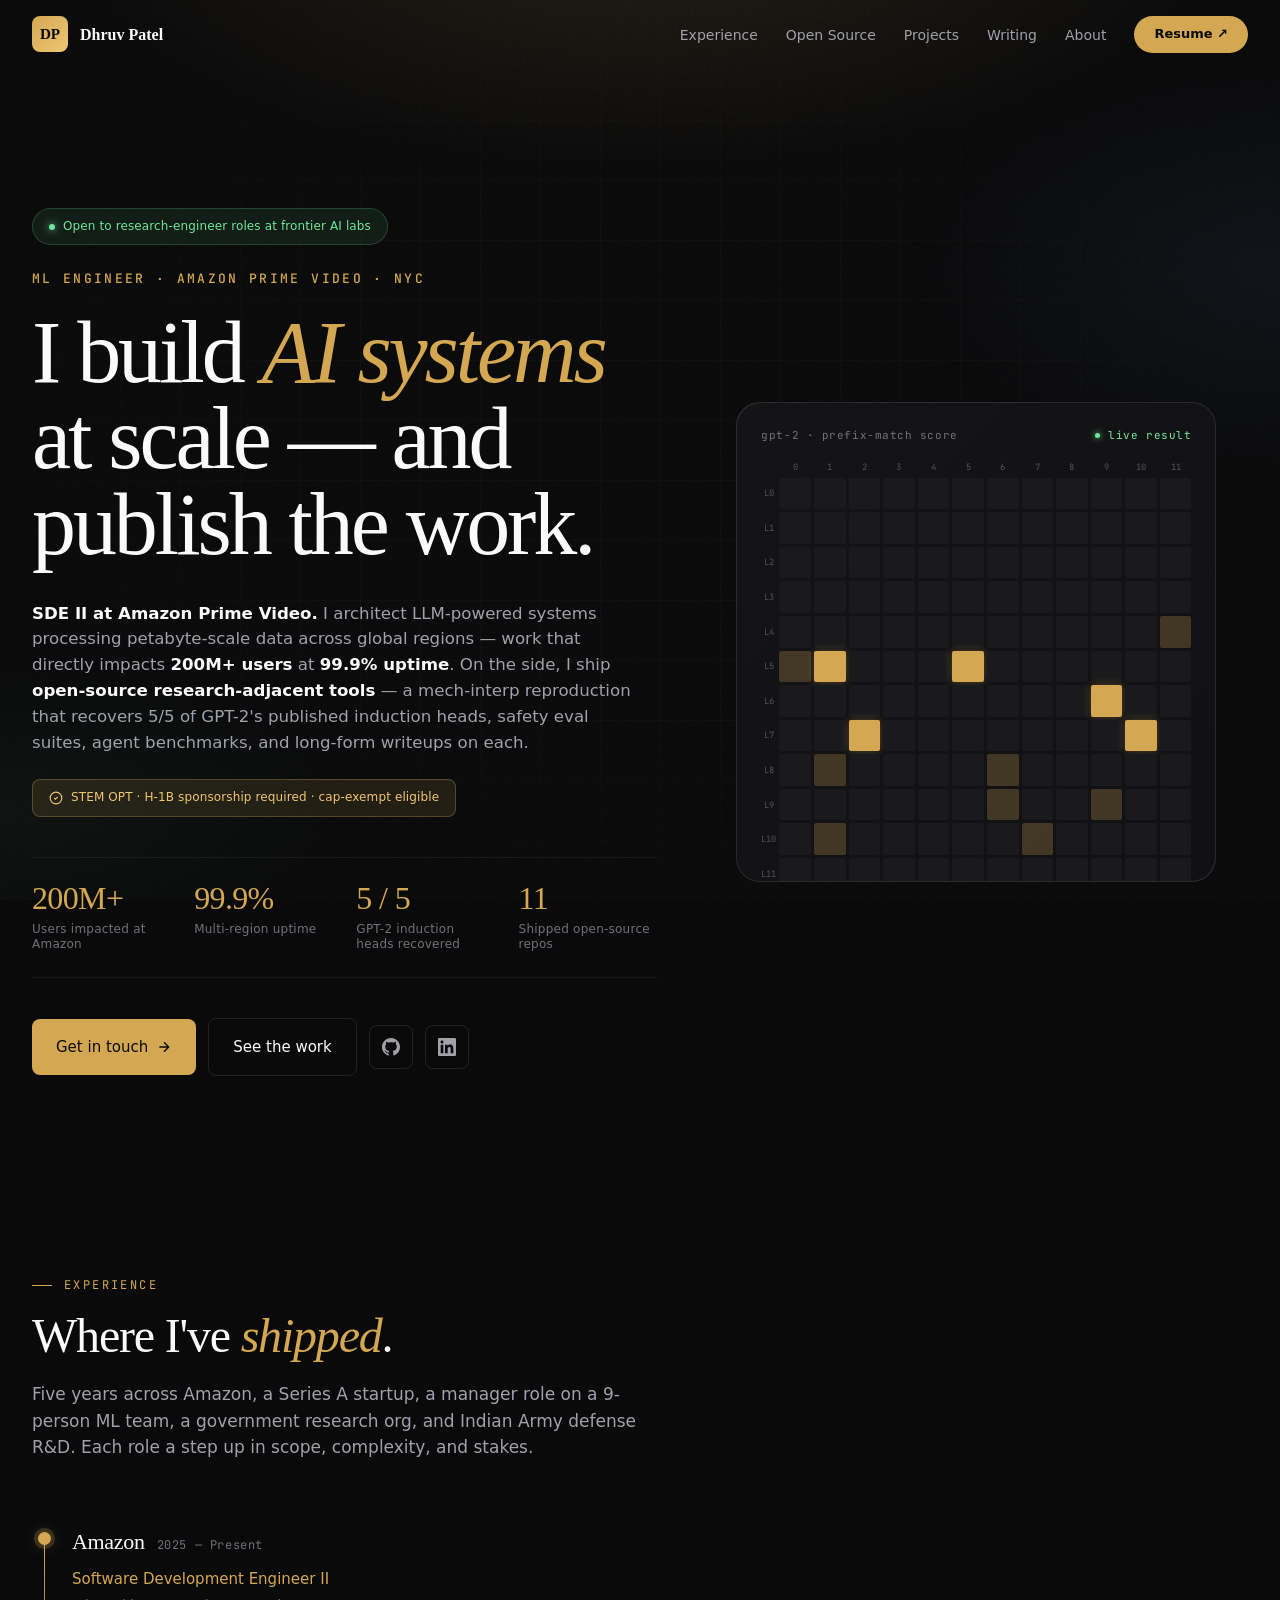
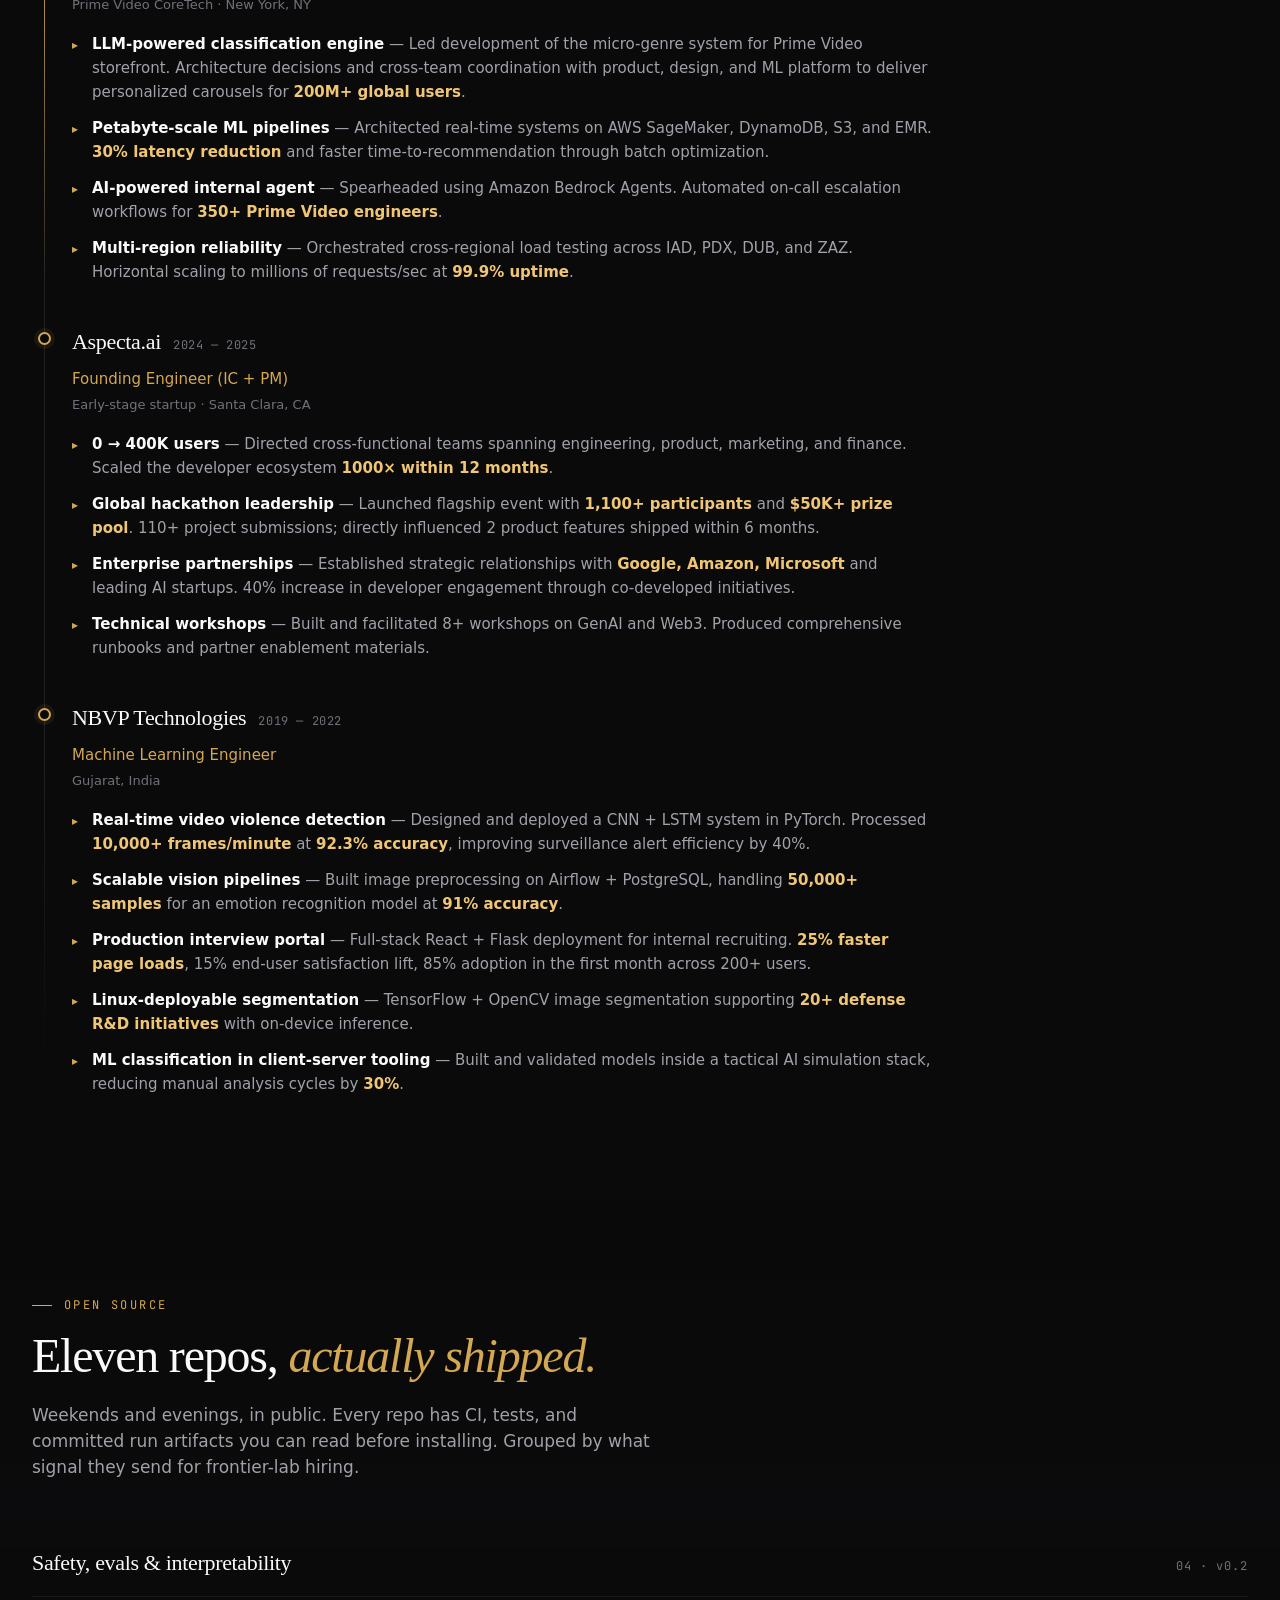
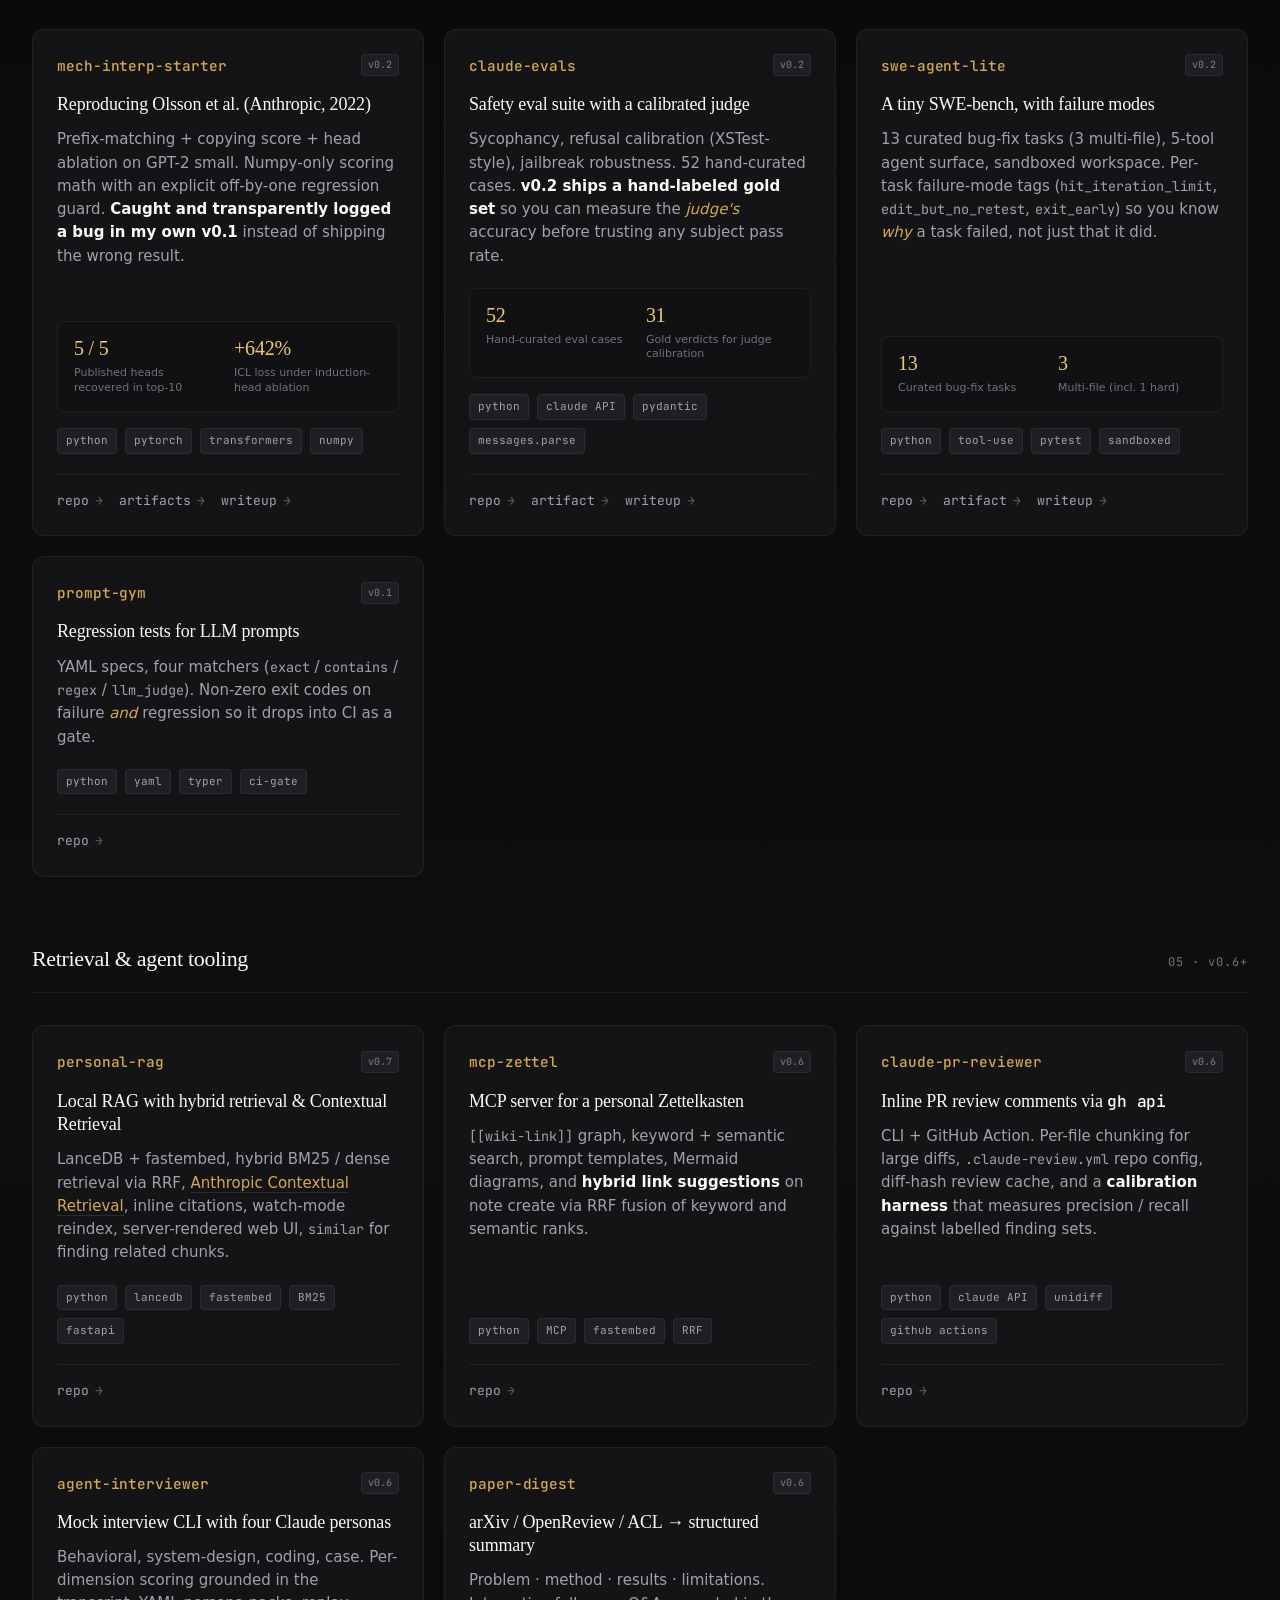
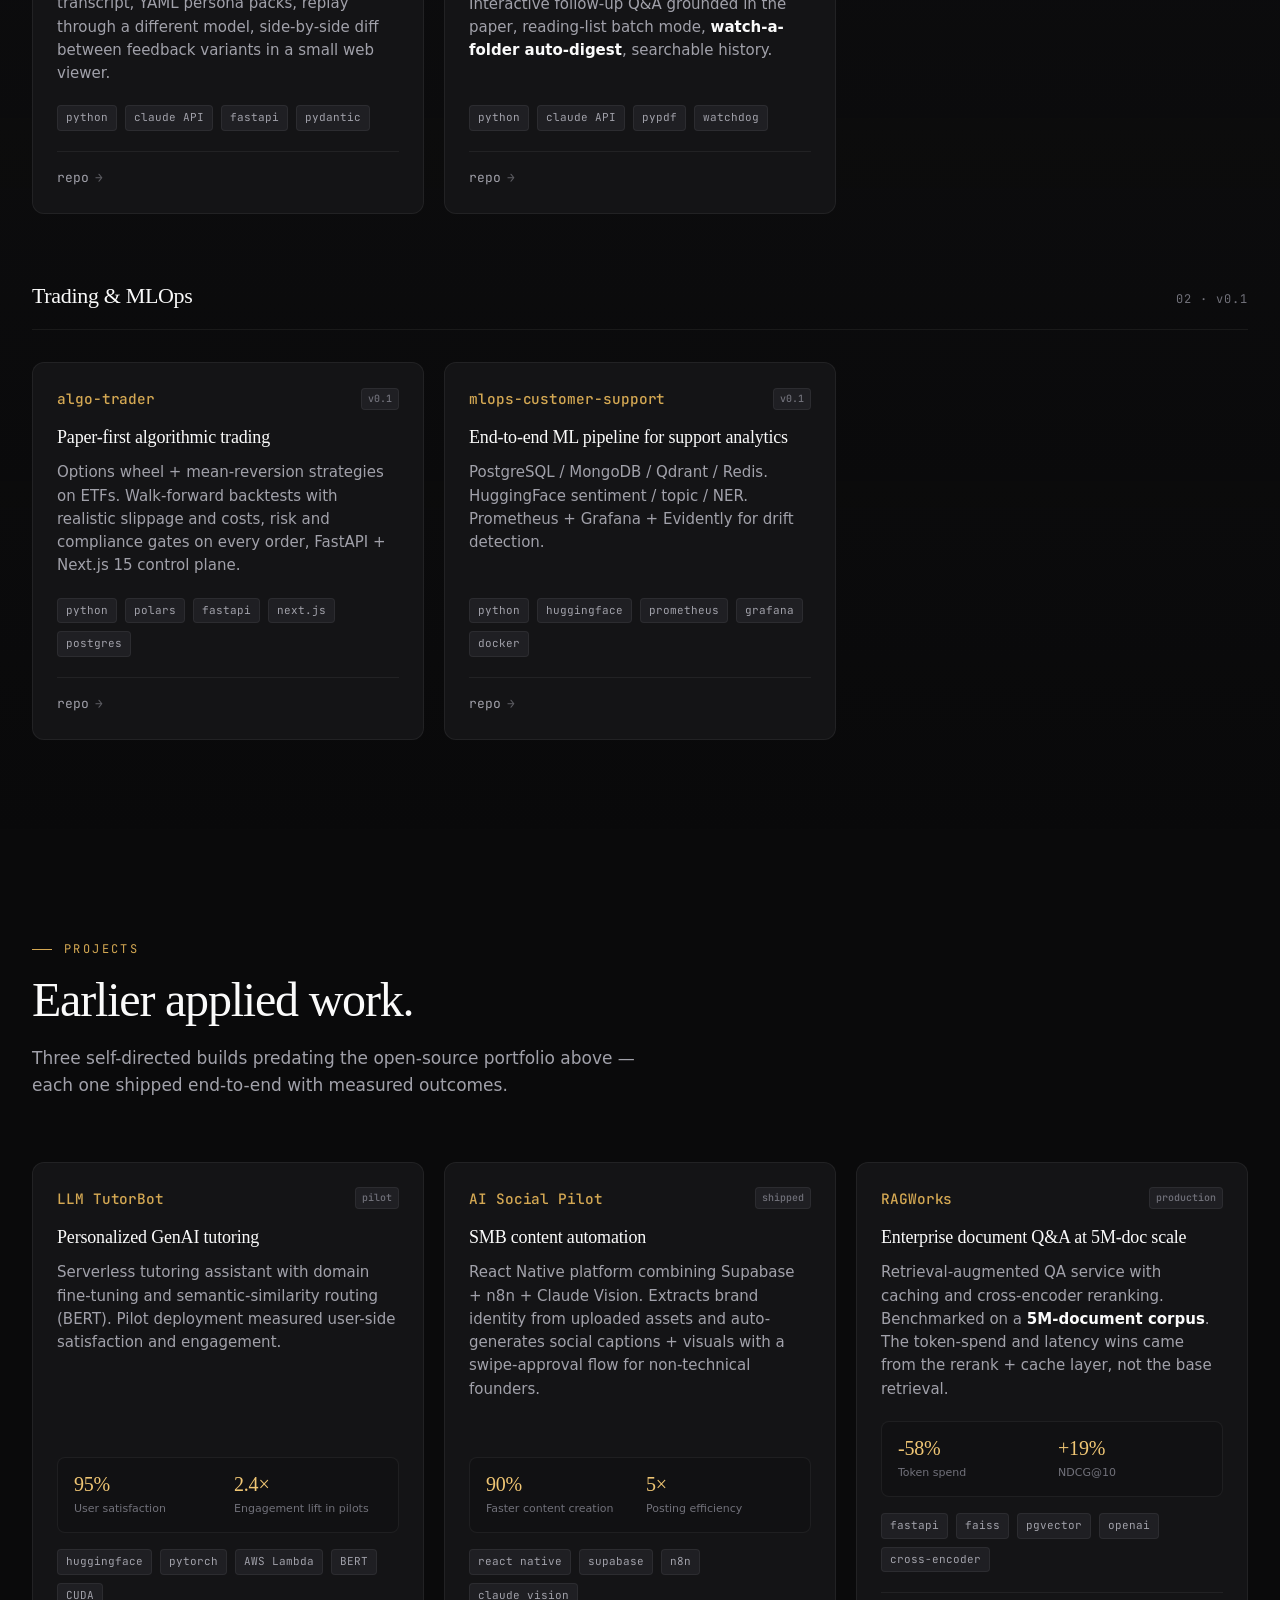
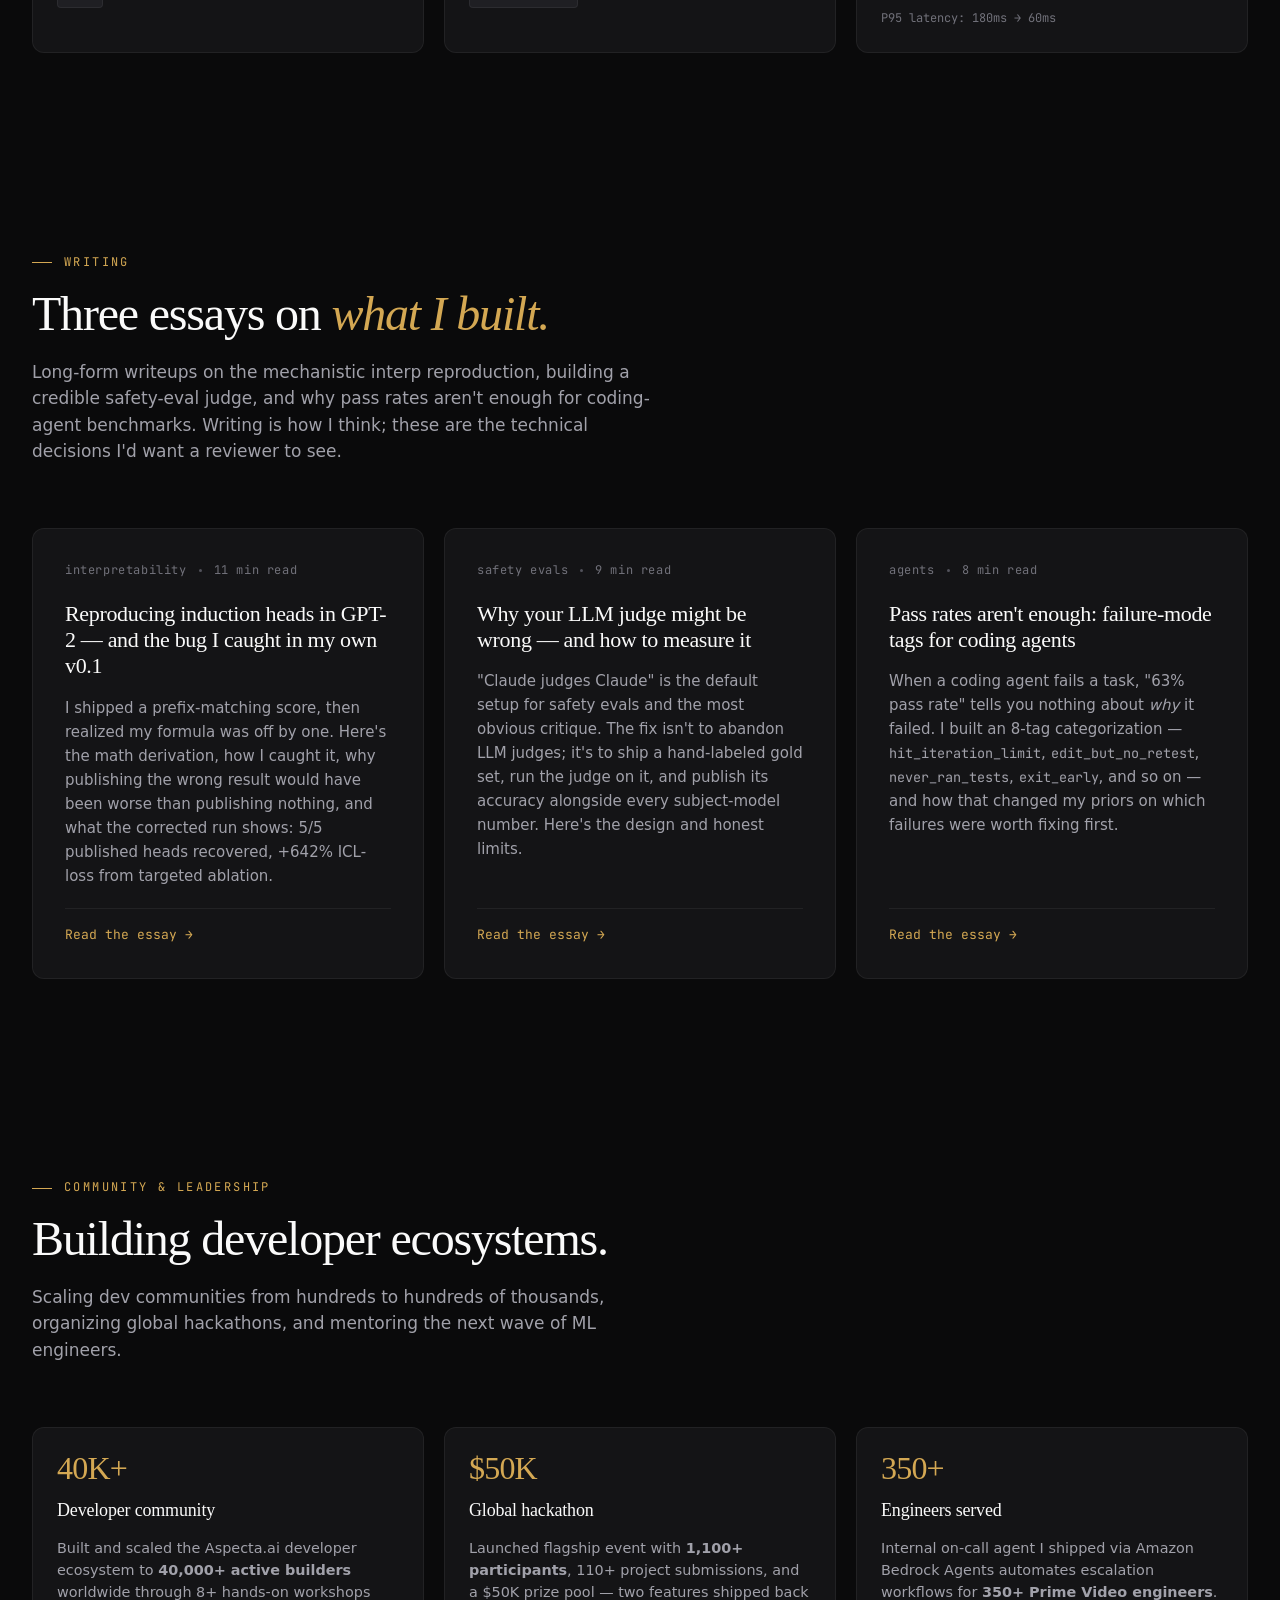
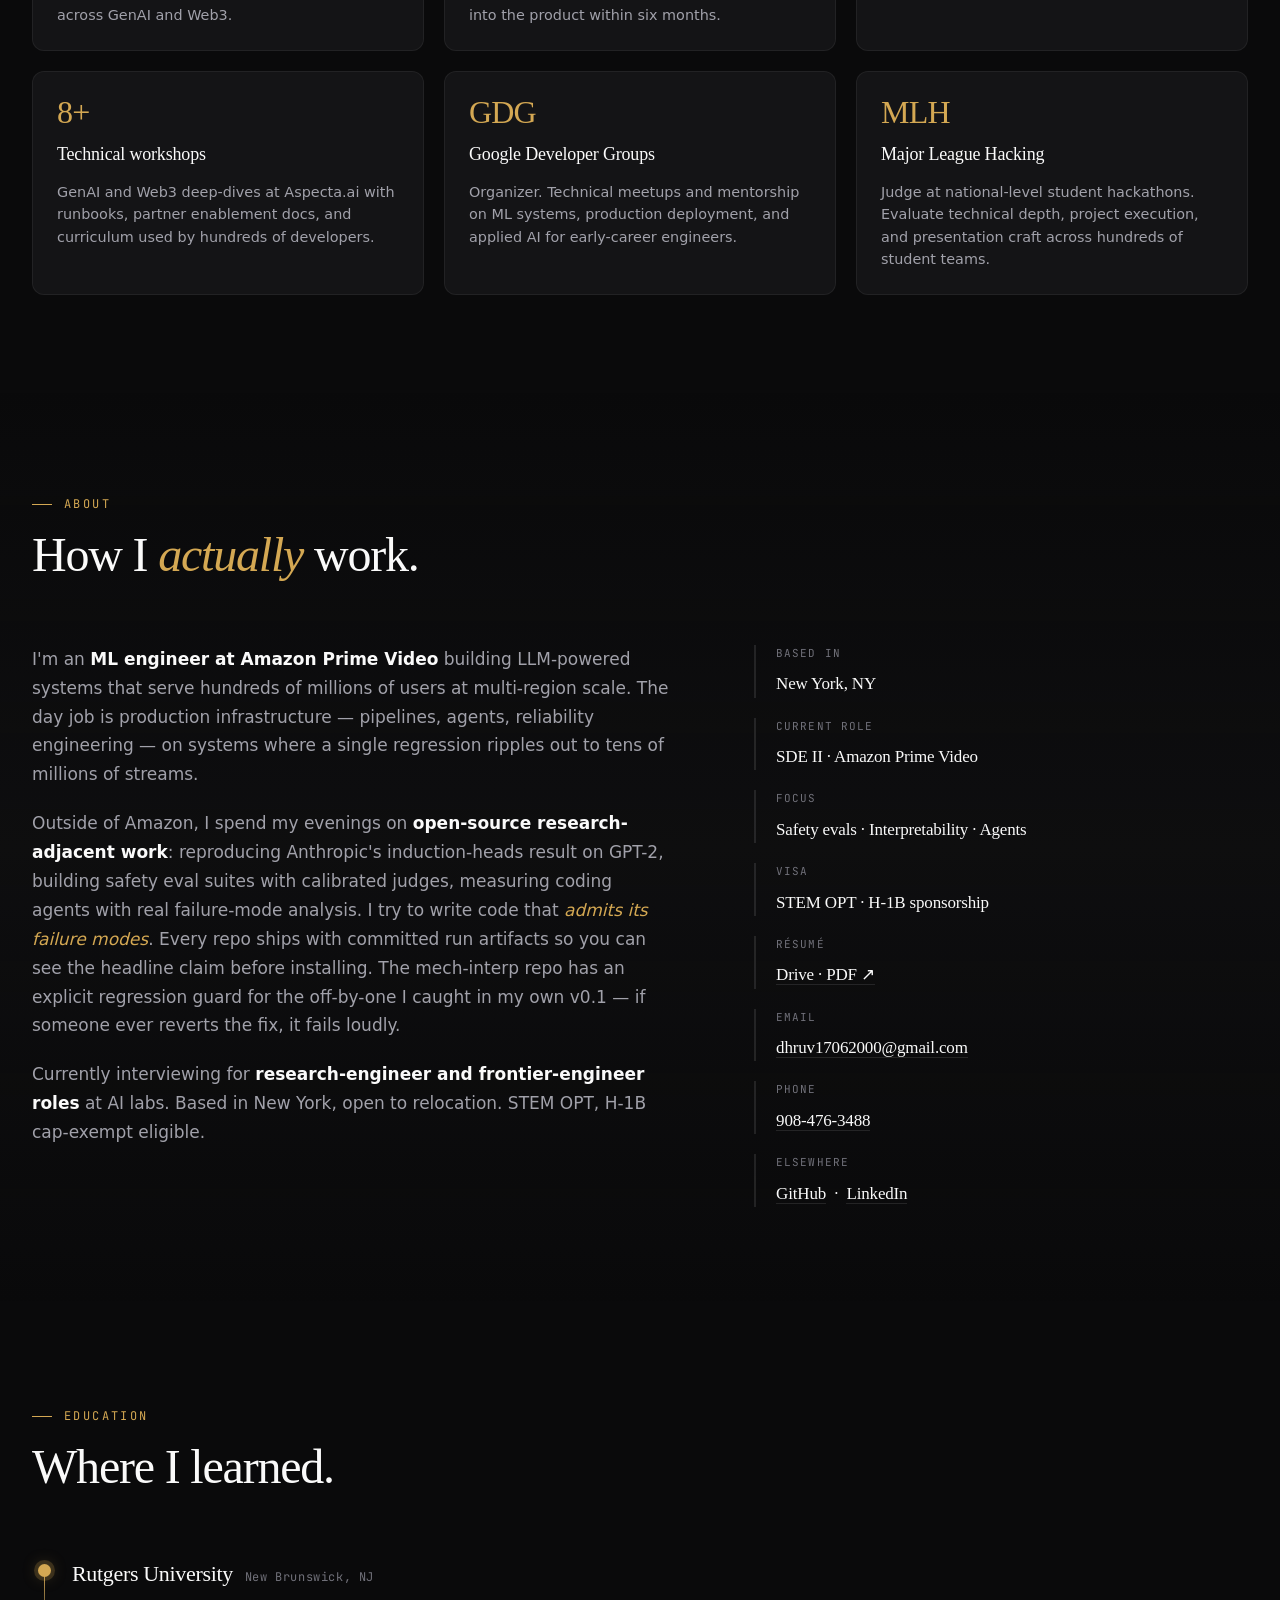
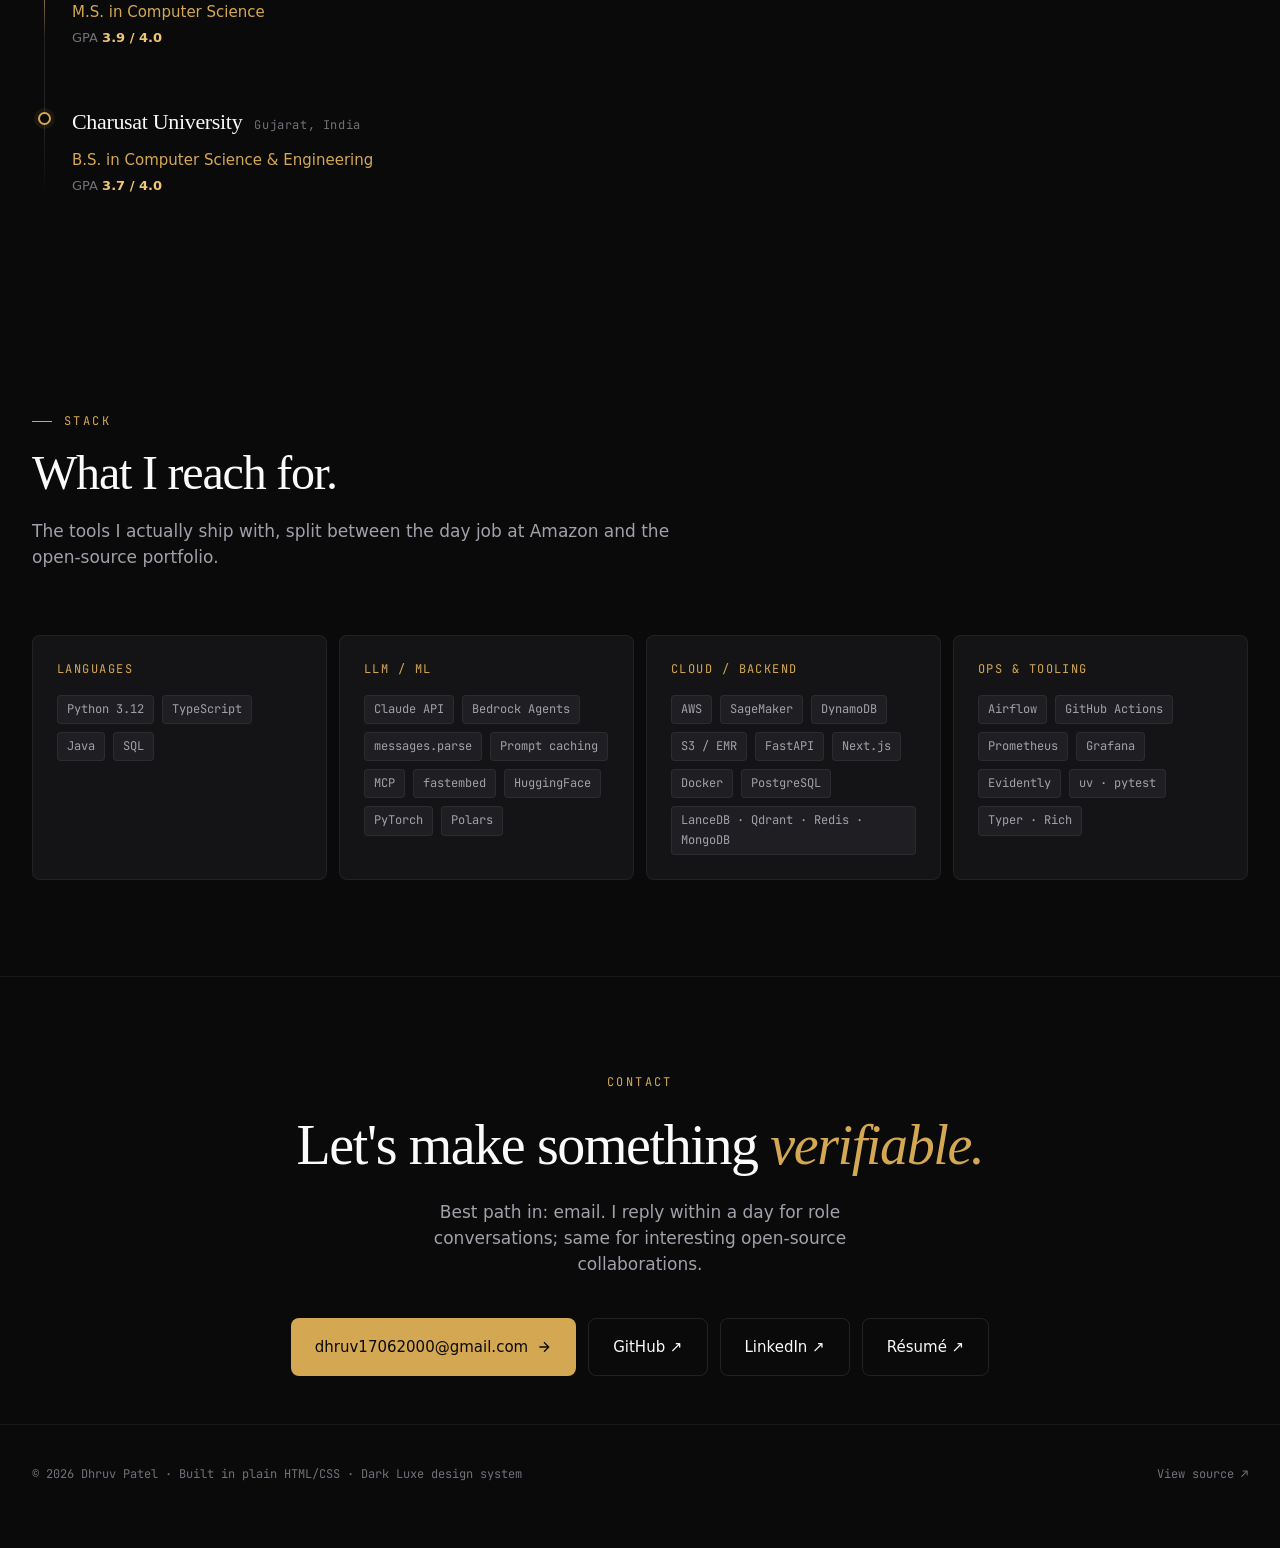
==== commit 777739e1: "rebuild: accurate positioning + real work + writing section Rebuilt with disciplined fidelity to the" ====
--- a/index.html
+++ b/index.html
@@ -1,2500 +1,1856 @@
 <!DOCTYPE html>
 <html lang="en">
 <head>
-    <meta charset="UTF-8">
-    <meta name="viewport" content="width=device-width, initial-scale=1.0">
-    <title>Dhruv Patel — ML Infrastructure Architect</title>
-    <meta name="description" content="ML Infrastructure Engineer building systems that serve 200M+ users. Deep expertise in LLMs, distributed systems, and production ML at scale.">
-    <meta name="author" content="Dhruv Patel">
-    <meta name="keywords" content="ML Engineer, Machine Learning, Amazon, LLM, AI, Infrastructure, Distributed Systems">
-    
-    <!-- Open Graph -->
-    <meta property="og:title" content="Dhruv Patel — ML Infrastructure Architect">
-    <meta property="og:description" content="Building ML systems that serve 200M+ users at Amazon Prime Video">
-    <meta property="og:type" content="website">
-    <meta property="og:image" content="https://images.unsplash.com/photo-1639322537228-f710d846310a?w=1200">
-    
-    <!-- Twitter Card -->
-    <meta name="twitter:card" content="summary_large_image">
-    <meta name="twitter:title" content="Dhruv Patel — ML Infrastructure Architect">
-    <meta name="twitter:description" content="Building ML systems that serve 200M+ users">
-    
-    <!-- Preconnect for fonts -->
-    <link rel="preconnect" href="https://fonts.googleapis.com">
-    <link rel="preconnect" href="https://fonts.gstatic.com" crossorigin>
-    
-    <!-- Fonts: Clash Display (distinctive) + Satoshi (refined body) -->
-    <link href="https://fonts.googleapis.com/css2?family=Space+Mono:wght@400;700&display=swap" rel="stylesheet">
-    <link href="https://api.fontshare.com/v2/css?f[]=clash-display@400,500,600,700&f[]=satoshi@400,500,700&display=swap" rel="stylesheet">
-    
-    <style>
-        /* ============================================
-           CSS CUSTOM PROPERTIES - DESIGN TOKENS
-           ============================================ */
-        :root {
-            /* Dark Luxe Color Palette */
-            --bg-primary: #0a0a0b;
-            --bg-secondary: #111113;
-            --bg-tertiary: #18181b;
-            --bg-card: #141416;
-            --bg-card-hover: #1a1a1d;
-            --bg-elevated: #1f1f23;
-            
-            /* Accent Colors - Warm Gold */
-            --accent-primary: #d4a853;
-            --accent-secondary: #f0c674;
-            --accent-muted: rgba(212, 168, 83, 0.15);
-            --accent-glow: rgba(212, 168, 83, 0.4);
-            
-            /* Success/Status Colors */
-            --success: #4ade80;
-            --success-muted: rgba(74, 222, 128, 0.15);
-            
-            /* Text Hierarchy */
-            --text-primary: #fafafa;
-            --text-secondary: #a1a1aa;
-            --text-tertiary: #71717a;
-            --text-muted: #52525b;
-            
-            /* Borders & Dividers */
-            --border-subtle: rgba(255, 255, 255, 0.06);
-            --border-default: rgba(255, 255, 255, 0.1);
-            --border-accent: rgba(212, 168, 83, 0.3);
-            
-            /* Typography */
-            --font-display: 'Clash Display', sans-serif;
-            --font-body: 'Satoshi', sans-serif;
-            --font-mono: 'Space Mono', monospace;
-            
-            /* Spacing Scale */
-            --space-1: 0.25rem;
-            --space-2: 0.5rem;
-            --space-3: 0.75rem;
-            --space-4: 1rem;
-            --space-5: 1.25rem;
-            --space-6: 1.5rem;
-            --space-8: 2rem;
-            --space-10: 2.5rem;
-            --space-12: 3rem;
-            --space-16: 4rem;
-            --space-20: 5rem;
-            --space-24: 6rem;
-            --space-32: 8rem;
-            
-            /* Border Radius */
-            --radius-sm: 6px;
-            --radius-md: 12px;
-            --radius-lg: 16px;
-            --radius-xl: 24px;
-            --radius-full: 9999px;
-            
-            /* Shadows */
-            --shadow-sm: 0 1px 2px rgba(0, 0, 0, 0.3);
-            --shadow-md: 0 4px 12px rgba(0, 0, 0, 0.4);
-            --shadow-lg: 0 8px 30px rgba(0, 0, 0, 0.5);
-            --shadow-xl: 0 20px 60px rgba(0, 0, 0, 0.6);
-            --shadow-glow: 0 0 60px var(--accent-glow);
-            
-            /* Transitions */
-            --ease-out: cubic-bezier(0.16, 1, 0.3, 1);
-            --ease-spring: cubic-bezier(0.34, 1.56, 0.64, 1);
-            --duration-fast: 150ms;
-            --duration-normal: 300ms;
-            --duration-slow: 500ms;
-            
-            /* Z-Index Scale */
-            --z-base: 1;
-            --z-dropdown: 100;
-            --z-sticky: 200;
-            --z-fixed: 300;
-            --z-overlay: 400;
-            --z-modal: 500;
-        }
-
-        /* ============================================
-           RESET & BASE STYLES
-           ============================================ */
-        *, *::before, *::after {
-            margin: 0;
-            padding: 0;
-            box-sizing: border-box;
-        }
-
-        html {
-            scroll-behavior: smooth;
-            -webkit-text-size-adjust: 100%;
-            scrollbar-width: thin;
-            scrollbar-color: var(--accent-primary) var(--bg-secondary);
-        }
-
-        html::-webkit-scrollbar {
-            width: 8px;
-        }
-
-        html::-webkit-scrollbar-track {
-            background: var(--bg-secondary);
-        }
-
-        html::-webkit-scrollbar-thumb {
-            background: var(--accent-primary);
-            border-radius: var(--radius-full);
-        }
-
-        body {
-            font-family: var(--font-body);
-            background: var(--bg-primary);
-            color: var(--text-primary);
-            line-height: 1.6;
-            -webkit-font-smoothing: antialiased;
-            -moz-osx-font-smoothing: grayscale;
-            overflow-x: hidden;
-        }
-
-        ::selection {
-            background: var(--accent-primary);
-            color: var(--bg-primary);
-        }
-
-        img, video, svg {
-            display: block;
-            max-width: 100%;
-        }
-
-        a {
-            color: inherit;
-            text-decoration: none;
-        }
-
-        button {
-            font: inherit;
-            cursor: pointer;
-            border: none;
-            background: none;
-        }
-
-        /* ============================================
-           UTILITY CLASSES
-           ============================================ */
-        .container {
-            width: 100%;
-            max-width: 1400px;
-            margin: 0 auto;
-            padding: 0 var(--space-6);
-        }
-
-        @media (min-width: 768px) {
-            .container {
-                padding: 0 var(--space-10);
-            }
-        }
-
-        .sr-only {
-            position: absolute;
-            width: 1px;
-            height: 1px;
-            padding: 0;
-            margin: -1px;
-            overflow: hidden;
-            clip: rect(0, 0, 0, 0);
-            border: 0;
-        }
-
-        /* ============================================
-           ANIMATED BACKGROUND
-           ============================================ */
-        .bg-grid {
-            position: fixed;
-            inset: 0;
-            background-image: 
-                linear-gradient(rgba(212, 168, 83, 0.03) 1px, transparent 1px),
-                linear-gradient(90deg, rgba(212, 168, 83, 0.03) 1px, transparent 1px);
-            background-size: 60px 60px;
-            pointer-events: none;
-            z-index: 0;
-        }
-
-        .bg-gradient {
-            position: fixed;
-            inset: 0;
-            background: 
-                radial-gradient(ellipse 80% 50% at 50% -20%, rgba(212, 168, 83, 0.15), transparent),
-                radial-gradient(ellipse 60% 40% at 100% 0%, rgba(212, 168, 83, 0.08), transparent),
-                radial-gradient(ellipse 50% 30% at 0% 100%, rgba(74, 222, 128, 0.05), transparent);
-            pointer-events: none;
-            z-index: 0;
-        }
-
-        .bg-noise {
-            position: fixed;
-            inset: 0;
-            opacity: 0.4;
-            background-image: url("data:image/svg+xml,%3Csvg viewBox='0 0 256 256' xmlns='http://www.w3.org/2000/svg'%3E%3Cfilter id='noise'%3E%3CfeTurbulence type='fractalNoise' baseFrequency='0.9' numOctaves='4' stitchTiles='stitch'/%3E%3C/filter%3E%3Crect width='100%25' height='100%25' filter='url(%23noise)'/%3E%3C/svg%3E");
-            pointer-events: none;
-            z-index: 0;
-        }
-
-        /* ============================================
-           NAVIGATION
-           ============================================ */
-        .nav {
-            position: fixed;
-            top: 0;
-            left: 0;
-            right: 0;
-            z-index: var(--z-fixed);
-            padding: var(--space-4) 0;
-            transition: all var(--duration-normal) var(--ease-out);
-        }
-
-        .nav.scrolled {
-            background: rgba(10, 10, 11, 0.85);
-            backdrop-filter: blur(20px) saturate(180%);
-            -webkit-backdrop-filter: blur(20px) saturate(180%);
-            border-bottom: 1px solid var(--border-subtle);
-            padding: var(--space-3) 0;
-        }
-
-        .nav-inner {
-            display: flex;
-            justify-content: space-between;
-            align-items: center;
-        }
-
-        .nav-logo {
-            display: flex;
-            align-items: center;
-            gap: var(--space-3);
-        }
-
-        .nav-logo-icon {
-            width: 40px;
-            height: 40px;
-            background: linear-gradient(135deg, var(--accent-primary), var(--accent-secondary));
-            border-radius: var(--radius-md);
-            display: flex;
-            align-items: center;
-            justify-content: center;
-            font-family: var(--font-display);
-            font-weight: 700;
-            font-size: 1rem;
-            color: var(--bg-primary);
-        }
-
-        .nav-logo-text {
-            font-family: var(--font-display);
-            font-size: 1.125rem;
-            font-weight: 600;
-            color: var(--text-primary);
-            display: none;
-        }
-
-        @media (min-width: 768px) {
-            .nav-logo-text {
-                display: block;
-            }
-        }
-
-        .nav-menu {
-            display: none;
-            list-style: none;
-            gap: var(--space-8);
-            align-items: center;
-        }
-
-        @media (min-width: 768px) {
-            .nav-menu {
-                display: flex;
-            }
-        }
-
-        .nav-link {
-            font-size: 0.875rem;
-            font-weight: 500;
-            color: var(--text-secondary);
-            transition: color var(--duration-fast) ease;
-            position: relative;
-        }
-
-        .nav-link::after {
-            content: '';
-            position: absolute;
-            bottom: -4px;
-            left: 0;
-            width: 0;
-            height: 2px;
-            background: var(--accent-primary);
-            transition: width var(--duration-normal) var(--ease-out);
-        }
-
-        .nav-link:hover {
-            color: var(--text-primary);
-        }
-
-        .nav-link:hover::after {
-            width: 100%;
-        }
-
-        .nav-cta {
-            padding: var(--space-2) var(--space-5);
-            background: var(--accent-primary);
-            color: var(--bg-primary);
-            border-radius: var(--radius-full);
-            font-size: 0.8125rem;
-            font-weight: 600;
-            transition: all var(--duration-fast) ease;
-        }
-
-        .nav-cta:hover {
-            background: var(--accent-secondary);
-            transform: translateY(-1px);
-            box-shadow: var(--shadow-glow);
-        }
-
-        .mobile-toggle {
-            display: flex;
-            padding: var(--space-2);
-            color: var(--text-primary);
-        }
-
-        @media (min-width: 768px) {
-            .mobile-toggle {
-                display: none;
-            }
-        }
-
-        .mobile-menu {
-            display: none;
-            position: fixed;
-            top: 60px;
-            left: 0;
-            right: 0;
-            background: rgba(10, 10, 11, 0.98);
-            backdrop-filter: blur(20px);
-            padding: var(--space-6);
-            border-bottom: 1px solid var(--border-subtle);
-        }
-
-        .mobile-menu.active {
-            display: block;
-        }
-
-        .mobile-menu-list {
-            list-style: none;
-            display: flex;
-            flex-direction: column;
-            gap: var(--space-4);
-        }
-
-        .mobile-menu-link {
-            font-size: 1rem;
-            font-weight: 500;
-            color: var(--text-secondary);
-            padding: var(--space-2) 0;
-        }
-
-        /* ============================================
-           HERO SECTION
-           ============================================ */
-        .hero {
-            position: relative;
-            min-height: 100vh;
-            display: flex;
-            align-items: center;
-            padding: var(--space-32) 0 var(--space-20);
-            overflow: hidden;
-        }
-
-        .hero-content {
-            position: relative;
-            z-index: var(--z-base);
-            max-width: 900px;
-        }
-
-        /* Status Badge */
-        .status-badge {
-            display: inline-flex;
-            align-items: center;
-            gap: var(--space-2);
-            padding: var(--space-2) var(--space-4);
-            background: var(--success-muted);
-            border: 1px solid rgba(74, 222, 128, 0.2);
-            border-radius: var(--radius-full);
-            margin-bottom: var(--space-6);
-            opacity: 0;
-            animation: slideUp 0.8s var(--ease-out) 0.2s forwards;
-        }
-
-        .status-dot {
-            width: 8px;
-            height: 8px;
-            background: var(--success);
-            border-radius: 50%;
-            animation: pulse 2s ease-in-out infinite;
-        }
-
-        @keyframes pulse {
-            0%, 100% { box-shadow: 0 0 0 0 rgba(74, 222, 128, 0.4); }
-            50% { box-shadow: 0 0 0 8px rgba(74, 222, 128, 0); }
-        }
-
-        .status-text {
-            font-family: var(--font-mono);
-            font-size: 0.75rem;
-            color: var(--success);
-            letter-spacing: 0.02em;
-        }
-
-        /* Hero Title */
-        .hero-eyebrow {
-            font-family: var(--font-mono);
-            font-size: 0.875rem;
-            color: var(--accent-primary);
-            letter-spacing: 0.15em;
-            text-transform: uppercase;
-            margin-bottom: var(--space-4);
-            opacity: 0;
-            animation: slideUp 0.8s var(--ease-out) 0.3s forwards;
-        }
-
-        .hero-title {
-            font-family: var(--font-display);
-            font-size: clamp(2.5rem, 7vw, 5rem);
-            font-weight: 600;
-            line-height: 1.05;
-            letter-spacing: -0.03em;
-            color: var(--text-primary);
-            margin-bottom: var(--space-6);
-            opacity: 0;
-            animation: slideUp 0.8s var(--ease-out) 0.4s forwards;
-        }
-
-        .hero-title .accent {
-            background: linear-gradient(135deg, var(--accent-primary), var(--accent-secondary));
-            -webkit-background-clip: text;
-            -webkit-text-fill-color: transparent;
-            background-clip: text;
-        }
-
-        .hero-subtitle {
-            font-size: 1.25rem;
-            color: var(--text-secondary);
-            line-height: 1.7;
-            max-width: 700px;
-            margin-bottom: var(--space-8);
-            opacity: 0;
-            animation: slideUp 0.8s var(--ease-out) 0.5s forwards;
-        }
-
-        .hero-subtitle strong {
-            color: var(--text-primary);
-            font-weight: 600;
-        }
-
-        /* Visa Notice */
-        .visa-badge {
-            display: inline-flex;
-            align-items: center;
-            gap: var(--space-2);
-            padding: var(--space-2) var(--space-4);
-            background: var(--bg-card);
-            border: 1px solid var(--border-default);
-            border-radius: var(--radius-sm);
-            font-family: var(--font-mono);
-            font-size: 0.75rem;
-            color: var(--text-tertiary);
-            margin-bottom: var(--space-8);
-            opacity: 0;
-            animation: slideUp 0.8s var(--ease-out) 0.55s forwards;
-        }
-
-        .visa-badge svg {
-            width: 14px;
-            height: 14px;
-            color: var(--success);
-        }
-
-        /* Hero Metrics */
-        .hero-metrics {
-            display: grid;
-            grid-template-columns: repeat(2, 1fr);
-            gap: var(--space-4);
-            margin-bottom: var(--space-10);
-            opacity: 0;
-            animation: slideUp 0.8s var(--ease-out) 0.6s forwards;
-        }
-
-        @media (min-width: 640px) {
-            .hero-metrics {
-                grid-template-columns: repeat(4, 1fr);
-            }
-        }
-
-        .metric {
-            padding: var(--space-4);
-            background: var(--bg-card);
-            border: 1px solid var(--border-subtle);
-            border-radius: var(--radius-md);
-            transition: all var(--duration-normal) var(--ease-out);
-        }
-
-        .metric:hover {
-            border-color: var(--border-accent);
-            transform: translateY(-2px);
-        }
-
-        .metric-value {
-            font-family: var(--font-display);
-            font-size: 1.75rem;
-            font-weight: 600;
-            color: var(--text-primary);
-            line-height: 1;
-        }
-
-        .metric-label {
-            font-family: var(--font-mono);
-            font-size: 0.6875rem;
-            color: var(--text-tertiary);
-            text-transform: uppercase;
-            letter-spacing: 0.1em;
-            margin-top: var(--space-1);
-        }
-
-        /* Hero Actions */
-        .hero-actions {
-            display: flex;
-            flex-wrap: wrap;
-            gap: var(--space-3);
-            opacity: 0;
-            animation: slideUp 0.8s var(--ease-out) 0.7s forwards;
-        }
-
-        .btn {
-            display: inline-flex;
-            align-items: center;
-            gap: var(--space-2);
-            padding: var(--space-4) var(--space-6);
-            font-family: var(--font-body);
-            font-size: 0.9375rem;
-            font-weight: 600;
-            border-radius: var(--radius-md);
-            transition: all var(--duration-normal) var(--ease-out);
-            cursor: pointer;
-        }
-
-        .btn svg {
-            width: 18px;
-            height: 18px;
-            transition: transform var(--duration-normal) var(--ease-out);
-        }
-
-        .btn-primary {
-            background: var(--accent-primary);
-            color: var(--bg-primary);
-        }
-
-        .btn-primary:hover {
-            background: var(--accent-secondary);
-            transform: translateY(-2px);
-            box-shadow: var(--shadow-glow);
-        }
-
-        .btn-primary:hover svg {
-            transform: translateX(4px);
-        }
-
-        .btn-secondary {
-            background: var(--bg-card);
-            color: var(--text-primary);
-            border: 1px solid var(--border-default);
-        }
-
-        .btn-secondary:hover {
-            background: var(--bg-card-hover);
-            border-color: var(--border-accent);
-        }
-
-        .btn-ghost {
-            background: transparent;
-            color: var(--text-secondary);
-            padding: var(--space-4) var(--space-4);
-        }
-
-        .btn-ghost:hover {
-            color: var(--text-primary);
-        }
-
-        @keyframes slideUp {
-            from { opacity: 0; transform: translateY(30px); }
-            to { opacity: 1; transform: translateY(0); }
-        }
-
-        /* Hero Visual */
-        .hero-visual {
-            position: absolute;
-            right: -5%;
-            top: 50%;
-            transform: translateY(-50%);
-            width: 45%;
-            height: 70%;
-            display: none;
-            perspective: 1000px;
-        }
-
-        @media (min-width: 1200px) {
-            .hero-visual {
-                display: block;
-            }
-        }
-
-        .floating-card {
-            position: absolute;
-            background: var(--bg-card);
-            backdrop-filter: blur(10px);
-            border: 1px solid var(--border-subtle);
-            border-radius: var(--radius-lg);
-            padding: var(--space-5);
-            box-shadow: var(--shadow-lg);
-            transition: all var(--duration-slow) var(--ease-out);
-        }
-
-        .floating-card:hover {
-            transform: translateY(-8px) scale(1.02);
-            border-color: var(--border-accent);
-            box-shadow: var(--shadow-xl), var(--shadow-glow);
-        }
-
-        .card-1 {
-            top: 5%;
-            left: 10%;
-            animation: float1 8s ease-in-out infinite;
-        }
-
-        .card-2 {
-            top: 40%;
-            right: 5%;
-            animation: float2 9s ease-in-out infinite;
-        }
-
-        .card-3 {
-            bottom: 10%;
-            left: 20%;
-            animation: float3 7s ease-in-out infinite;
-        }
-
-        @keyframes float1 {
-            0%, 100% { transform: translateY(0) rotateX(2deg) rotateY(-2deg); }
-            50% { transform: translateY(-15px) rotateX(-2deg) rotateY(2deg); }
-        }
-
-        @keyframes float2 {
-            0%, 100% { transform: translateY(0) rotateX(-1deg) rotateY(1deg); }
-            50% { transform: translateY(-12px) rotateX(1deg) rotateY(-1deg); }
-        }
-
-        @keyframes float3 {
-            0%, 100% { transform: translateY(0) rotateX(1deg) rotateY(-1deg); }
-            50% { transform: translateY(-18px) rotateX(-1deg) rotateY(1deg); }
-        }
-
-        .card-stat {
-            font-family: var(--font-display);
-            font-size: 2rem;
-            font-weight: 700;
-            color: var(--accent-primary);
-            line-height: 1;
-        }
-
-        .card-label {
-            font-size: 0.75rem;
-            color: var(--text-tertiary);
-            margin-top: var(--space-1);
-        }
-
-        .card-code {
-            font-family: var(--font-mono);
-            font-size: 0.6875rem;
-            color: var(--text-secondary);
-            line-height: 1.8;
-        }
-
-        .card-code .keyword { color: var(--accent-primary); }
-        .card-code .string { color: var(--success); }
-        .card-code .number { color: #f59e0b; }
-        .card-code .comment { color: var(--text-muted); }
-
-        /* ============================================
-           SECTION BASE STYLES
-           ============================================ */
-        .section {
-            position: relative;
-            padding: var(--space-24) 0;
-            z-index: var(--z-base);
-        }
-
-        .section-header {
-            margin-bottom: var(--space-16);
-        }
-
-        .section-eyebrow {
-            font-family: var(--font-mono);
-            font-size: 0.75rem;
-            color: var(--accent-primary);
-            text-transform: uppercase;
-            letter-spacing: 0.2em;
-            margin-bottom: var(--space-3);
-        }
-
-        .section-title {
-            font-family: var(--font-display);
-            font-size: clamp(2rem, 4vw, 3rem);
-            font-weight: 600;
-            color: var(--text-primary);
-            letter-spacing: -0.02em;
-        }
-
-        .section-subtitle {
-            font-size: 1.0625rem;
-            color: var(--text-secondary);
-            max-width: 600px;
-            margin-top: var(--space-4);
-            line-height: 1.7;
-        }
-
-        /* ============================================
-           BENTO GRID - ABOUT SECTION
-           ============================================ */
-        .bento-section {
-            background: var(--bg-secondary);
-            border-top: 1px solid var(--border-subtle);
-            border-bottom: 1px solid var(--border-subtle);
-        }
-
-        .bento-grid {
-            display: grid;
-            grid-template-columns: 1fr;
-            gap: var(--space-4);
-        }
-
-        @media (min-width: 768px) {
-            .bento-grid {
-                grid-template-columns: repeat(3, 1fr);
-                grid-template-rows: auto auto auto;
-            }
-        }
-
-        .bento-item {
-            background: var(--bg-card);
-            border: 1px solid var(--border-subtle);
-            border-radius: var(--radius-lg);
-            padding: var(--space-6);
-            transition: all var(--duration-normal) var(--ease-out);
-            overflow: hidden;
-            position: relative;
-        }
-
-        .bento-item::before {
-            content: '';
-            position: absolute;
-            top: 0;
-            left: 0;
-            right: 0;
-            height: 1px;
-            background: linear-gradient(90deg, transparent, var(--accent-muted), transparent);
-            opacity: 0;
-            transition: opacity var(--duration-normal) ease;
-        }
-
-        .bento-item:hover {
-            border-color: var(--border-accent);
-            transform: translateY(-4px);
-            box-shadow: var(--shadow-lg);
-        }
-
-        .bento-item:hover::before {
-            opacity: 1;
-        }
-
-        .bento-large {
-            grid-column: span 1;
-        }
-
-        @media (min-width: 768px) {
-            .bento-large {
-                grid-column: span 2;
-            }
-        }
-
-        .bento-tall {
-            grid-row: span 1;
-        }
-
-        @media (min-width: 768px) {
-            .bento-tall {
-                grid-row: span 2;
-            }
-        }
-
-        .bento-icon {
-            width: 48px;
-            height: 48px;
-            background: var(--accent-muted);
-            border-radius: var(--radius-md);
-            display: flex;
-            align-items: center;
-            justify-content: center;
-            margin-bottom: var(--space-4);
-            font-size: 1.5rem;
-        }
-
-        .bento-title {
-            font-family: var(--font-display);
-            font-size: 1.125rem;
-            font-weight: 600;
-            color: var(--text-primary);
-            margin-bottom: var(--space-2);
-        }
-
-        .bento-desc {
-            font-size: 0.875rem;
-            color: var(--text-secondary);
-            line-height: 1.65;
-        }
-
-        .bento-highlight {
-            font-family: var(--font-display);
-            font-size: 2.5rem;
-            font-weight: 700;
-            color: var(--accent-primary);
-            margin-bottom: var(--space-2);
-        }
-
-        /* Terminal Style Card */
-        .terminal-card {
-            background: #0d1117;
-            font-family: var(--font-mono);
-            font-size: 0.75rem;
-            overflow: hidden;
-        }
-
-        .terminal-header {
-            display: flex;
-            align-items: center;
-            gap: var(--space-2);
-            padding: var(--space-3) var(--space-4);
-            background: rgba(255, 255, 255, 0.03);
-            border-bottom: 1px solid var(--border-subtle);
-        }
-
-        .terminal-dot {
-            width: 10px;
-            height: 10px;
-            border-radius: 50%;
-        }
-
-        .terminal-dot.red { background: #ff5f56; }
-        .terminal-dot.yellow { background: #ffbd2e; }
-        .terminal-dot.green { background: #27ca40; }
-
-        .terminal-title {
-            margin-left: var(--space-2);
-            color: var(--text-tertiary);
-            font-size: 0.6875rem;
-        }
-
-        .terminal-body {
-            padding: var(--space-4);
-            line-height: 1.8;
-        }
-
-        .terminal-line {
-            display: flex;
-            gap: var(--space-2);
-            margin-bottom: var(--space-1);
-        }
-
-        .terminal-prompt {
-            color: var(--success);
-        }
-
-        .terminal-command {
-            color: var(--text-primary);
-        }
-
-        .terminal-output {
-            color: var(--text-tertiary);
-            padding-left: var(--space-4);
-        }
-
-        /* Tech Stack Visual */
-        .tech-stack-visual {
-            display: flex;
-            flex-wrap: wrap;
-            gap: var(--space-2);
-            margin-top: var(--space-4);
-        }
-
-        .tech-pill {
-            padding: var(--space-1) var(--space-3);
-            background: var(--bg-elevated);
-            border: 1px solid var(--border-subtle);
-            border-radius: var(--radius-full);
-            font-family: var(--font-mono);
-            font-size: 0.6875rem;
-            color: var(--text-secondary);
-            transition: all var(--duration-fast) ease;
-        }
-
-        .tech-pill:hover {
-            border-color: var(--accent-primary);
-            color: var(--accent-primary);
-        }
-
-        /* ============================================
-           EXPERIENCE TIMELINE
-           ============================================ */
-        .exp-section {
-            background: var(--bg-primary);
-        }
-
-        .exp-timeline {
-            position: relative;
-        }
-
-        .exp-item {
-            display: grid;
-            grid-template-columns: 1fr;
-            gap: var(--space-4);
-            padding: var(--space-8) 0;
-            border-bottom: 1px solid var(--border-subtle);
-            position: relative;
-        }
-
-        @media (min-width: 768px) {
-            .exp-item {
-                grid-template-columns: 280px 1fr;
-                gap: var(--space-10);
-            }
-        }
-
-        .exp-item:last-child {
-            border-bottom: none;
-        }
-
-        .exp-meta {
-            position: relative;
-        }
-
-        @media (min-width: 768px) {
-            .exp-meta {
-                position: sticky;
-                top: 100px;
-                align-self: start;
-            }
-        }
-
-        .exp-company {
-            font-family: var(--font-display);
-            font-size: 1.25rem;
-            font-weight: 600;
-            color: var(--text-primary);
-            margin-bottom: var(--space-1);
-        }
-
-        .exp-role {
-            font-size: 0.9375rem;
-            color: var(--accent-primary);
-            font-weight: 500;
-            margin-bottom: var(--space-2);
-        }
-
-        .exp-period {
-            font-family: var(--font-mono);
-            font-size: 0.75rem;
-            color: var(--text-tertiary);
-            margin-bottom: var(--space-2);
-        }
-
-        .exp-location {
-            font-size: 0.8125rem;
-            color: var(--text-muted);
-        }
-
-        .exp-content {
-            padding-left: 0;
-        }
-
-        @media (min-width: 768px) {
-            .exp-content {
-                padding-left: var(--space-8);
-                border-left: 1px solid var(--border-subtle);
-            }
-        }
-
-        .exp-highlights {
-            list-style: none;
-            display: flex;
-            flex-direction: column;
-            gap: var(--space-4);
-        }
-
-        .exp-highlights li {
-            font-size: 0.9375rem;
-            color: var(--text-secondary);
-            line-height: 1.7;
-            position: relative;
-            padding-left: var(--space-5);
-        }
-
-        .exp-highlights li::before {
-            content: '';
-            position: absolute;
-            left: 0;
-            top: 0.65rem;
-            width: 6px;
-            height: 6px;
-            background: var(--accent-primary);
-            border-radius: 50%;
-        }
-
-        .exp-highlights strong {
-            color: var(--text-primary);
-            font-weight: 600;
-        }
-
-        .exp-highlights .highlight-value {
-            color: var(--accent-primary);
-            font-weight: 600;
-        }
-
-        /* ============================================
-           PROJECTS SECTION
-           ============================================ */
-        .projects-section {
-            background: var(--bg-secondary);
-            border-top: 1px solid var(--border-subtle);
-        }
-
-        .projects-grid {
-            display: grid;
-            grid-template-columns: 1fr;
-            gap: var(--space-6);
-        }
-
-        @media (min-width: 768px) {
-            .projects-grid {
-                grid-template-columns: repeat(2, 1fr);
-            }
-        }
-
-        @media (min-width: 1024px) {
-            .projects-grid {
-                grid-template-columns: repeat(3, 1fr);
-            }
-        }
-
-        .project-card {
-            background: var(--bg-card);
-            border: 1px solid var(--border-subtle);
-            border-radius: var(--radius-lg);
-            padding: var(--space-6);
-            transition: all var(--duration-normal) var(--ease-out);
-            position: relative;
-            overflow: hidden;
-        }
-
-        .project-card::before {
-            content: '';
-            position: absolute;
-            top: 0;
-            left: 0;
-            right: 0;
-            height: 3px;
-            background: linear-gradient(90deg, var(--accent-primary), var(--accent-secondary));
-            opacity: 0;
-            transition: opacity var(--duration-normal) ease;
-        }
-
-        .project-card:hover {
-            border-color: var(--border-accent);
-            transform: translateY(-4px);
-            box-shadow: var(--shadow-lg);
-        }
-
-        .project-card:hover::before {
-            opacity: 1;
-        }
-
-        .project-header {
-            display: flex;
-            justify-content: space-between;
-            align-items: flex-start;
-            margin-bottom: var(--space-4);
-        }
-
-        .project-icon {
-            width: 48px;
-            height: 48px;
-            background: var(--accent-muted);
-            border-radius: var(--radius-md);
-            display: flex;
-            align-items: center;
-            justify-content: center;
-            font-size: 1.25rem;
-        }
-
-        .project-metrics {
-            display: flex;
-            gap: var(--space-4);
-        }
-
-        .project-metric {
-            text-align: right;
-        }
-
-        .project-metric-value {
-            font-family: var(--font-display);
-            font-size: 1rem;
-            font-weight: 600;
-            color: var(--text-primary);
-        }
-
-        .project-metric-label {
-            font-family: var(--font-mono);
-            font-size: 0.625rem;
-            color: var(--text-tertiary);
-            text-transform: uppercase;
-        }
-
-        .project-title {
-            font-family: var(--font-display);
-            font-size: 1.125rem;
-            font-weight: 600;
-            color: var(--text-primary);
-            margin-bottom: var(--space-2);
-        }
-
-        .project-desc {
-            font-size: 0.875rem;
-            color: var(--text-secondary);
-            line-height: 1.65;
-            margin-bottom: var(--space-4);
-        }
-
-        .project-tech {
-            display: flex;
-            flex-wrap: wrap;
-            gap: var(--space-2);
-        }
-
-        .tech-tag {
-            font-family: var(--font-mono);
-            font-size: 0.6875rem;
-            padding: var(--space-1) var(--space-3);
-            background: var(--bg-elevated);
-            border: 1px solid var(--border-subtle);
-            border-radius: var(--radius-sm);
-            color: var(--text-tertiary);
-        }
-
-        /* Featured Project */
-        .project-featured {
-            grid-column: span 1;
-        }
-
-        @media (min-width: 768px) {
-            .project-featured {
-                grid-column: span 2;
-            }
-        }
-
-        .project-featured .project-desc {
-            font-size: 0.9375rem;
-        }
-
-        /* ============================================
-           SKILLS SECTION
-           ============================================ */
-        .skills-section {
-            background: var(--bg-primary);
-        }
-
-        .skills-grid {
-            display: grid;
-            grid-template-columns: repeat(2, 1fr);
-            gap: var(--space-6);
-        }
-
-        @media (min-width: 768px) {
-            .skills-grid {
-                grid-template-columns: repeat(3, 1fr);
-            }
-        }
-
-        @media (min-width: 1024px) {
-            .skills-grid {
-                grid-template-columns: repeat(6, 1fr);
-            }
-        }
-
-        .skill-category {
-            padding: var(--space-5);
-            background: var(--bg-card);
-            border: 1px solid var(--border-subtle);
-            border-radius: var(--radius-md);
-            transition: all var(--duration-normal) var(--ease-out);
-        }
-
-        .skill-category:hover {
-            border-color: var(--border-accent);
-            transform: translateY(-2px);
-        }
-
-        .skill-category-title {
-            font-family: var(--font-mono);
-            font-size: 0.6875rem;
-            color: var(--accent-primary);
-            text-transform: uppercase;
-            letter-spacing: 0.15em;
-            margin-bottom: var(--space-4);
-            padding-bottom: var(--space-3);
-            border-bottom: 1px solid var(--border-subtle);
-        }
-
-        .skill-list {
-            display: flex;
-            flex-direction: column;
-            gap: var(--space-2);
-        }
-
-        .skill-item {
-            font-size: 0.8125rem;
-            color: var(--text-secondary);
-            padding: var(--space-1) 0;
-            position: relative;
-            padding-left: var(--space-4);
-        }
-
-        .skill-item::before {
-            content: '→';
-            position: absolute;
-            left: 0;
-            color: var(--text-muted);
-            font-size: 0.75rem;
-        }
-
-        /* ============================================
-           LEADERSHIP SECTION
-           ============================================ */
-        .leadership-section {
-            background: var(--bg-secondary);
-            border-top: 1px solid var(--border-subtle);
-        }
-
-        .leadership-grid {
-            display: grid;
-            grid-template-columns: 1fr;
-            gap: var(--space-4);
-        }
-
-        @media (min-width: 640px) {
-            .leadership-grid {
-                grid-template-columns: repeat(2, 1fr);
-            }
-        }
-
-        @media (min-width: 1024px) {
-            .leadership-grid {
-                grid-template-columns: repeat(4, 1fr);
-            }
-        }
-
-        .leadership-card {
-            background: var(--bg-card);
-            border: 1px solid var(--border-subtle);
-            border-radius: var(--radius-md);
-            padding: var(--space-5);
-            transition: all var(--duration-normal) var(--ease-out);
-        }
-
-        .leadership-card:hover {
-            border-color: var(--border-accent);
-            transform: translateY(-2px);
-        }
-
-        .leadership-icon {
-            width: 40px;
-            height: 40px;
-            background: var(--accent-muted);
-            border-radius: var(--radius-sm);
-            display: flex;
-            align-items: center;
-            justify-content: center;
-            font-size: 1.25rem;
-            margin-bottom: var(--space-3);
-        }
-
-        .leadership-title {
-            font-family: var(--font-display);
-            font-size: 1rem;
-            font-weight: 600;
-            color: var(--text-primary);
-            margin-bottom: var(--space-1);
-        }
-
-        .leadership-org {
-            font-size: 0.8125rem;
-            color: var(--accent-primary);
-            margin-bottom: var(--space-2);
-        }
-
-        .leadership-desc {
-            font-size: 0.8125rem;
-            color: var(--text-tertiary);
-            line-height: 1.6;
-        }
-
-        /* ============================================
-           EDUCATION SECTION
-           ============================================ */
-        .education-section {
-            background: var(--bg-primary);
-        }
-
-        .edu-grid {
-            display: grid;
-            grid-template-columns: 1fr;
-            gap: var(--space-6);
-        }
-
-        @media (min-width: 768px) {
-            .edu-grid {
-                grid-template-columns: repeat(2, 1fr);
-            }
-        }
-
-        .edu-card {
-            background: var(--bg-card);
-            border: 1px solid var(--border-subtle);
-            border-radius: var(--radius-lg);
-            padding: var(--space-6);
-            transition: all var(--duration-normal) var(--ease-out);
-            position: relative;
-            overflow: hidden;
-        }
-
-        .edu-card::before {
-            content: '';
-            position: absolute;
-            top: 0;
-            left: 0;
-            width: 4px;
-            height: 100%;
-            background: linear-gradient(180deg, var(--accent-primary), var(--accent-secondary));
-        }
-
-        .edu-card:hover {
-            border-color: var(--border-accent);
-            transform: translateY(-4px);
-            box-shadow: var(--shadow-lg);
-        }
-
-        .edu-degree {
-            font-family: var(--font-display);
-            font-size: 1.125rem;
-            font-weight: 600;
-            color: var(--text-primary);
-            margin-bottom: var(--space-1);
-        }
-
-        .edu-school {
-            font-size: 1rem;
-            color: var(--accent-primary);
-            font-weight: 500;
-            margin-bottom: var(--space-1);
-        }
-
-        .edu-location {
-            font-size: 0.8125rem;
-            color: var(--text-muted);
-            margin-bottom: var(--space-4);
-        }
-
-        .edu-details {
-            list-style: none;
-            border-top: 1px solid var(--border-subtle);
-            padding-top: var(--space-4);
-        }
-
-        .edu-details li {
-            font-size: 0.875rem;
-            color: var(--text-secondary);
-            padding: var(--space-1) 0;
-            padding-left: var(--space-4);
-            position: relative;
-        }
-
-        .edu-details li::before {
-            content: '—';
-            position: absolute;
-            left: 0;
-            color: var(--text-muted);
-        }
-
-        /* ============================================
-           CONTACT SECTION
-           ============================================ */
-        .contact-section {
-            background: var(--bg-tertiary);
-            border-top: 1px solid var(--border-subtle);
-            text-align: center;
-            padding: var(--space-32) 0;
-            position: relative;
-            overflow: hidden;
-        }
-
-        .contact-section::before {
-            content: '';
-            position: absolute;
-            top: 0;
-            left: 50%;
-            transform: translateX(-50%);
-            width: 800px;
-            height: 800px;
-            background: radial-gradient(circle, var(--accent-muted), transparent 60%);
-            pointer-events: none;
-        }
-
-        .contact-content {
-            position: relative;
-            z-index: var(--z-base);
-            max-width: 700px;
-            margin: 0 auto;
-        }
-
-        .contact-title {
-            font-family: var(--font-display);
-            font-size: clamp(2rem, 5vw, 3.5rem);
-            font-weight: 600;
-            color: var(--text-primary);
-            margin-bottom: var(--space-4);
-        }
-
-        .contact-subtitle {
-            font-size: 1.125rem;
-            color: var(--text-secondary);
-            line-height: 1.7;
-            margin-bottom: var(--space-8);
-        }
-
-        .contact-actions {
-            display: flex;
-            justify-content: center;
-            flex-wrap: wrap;
-            gap: var(--space-3);
-            margin-bottom: var(--space-10);
-        }
-
-        .contact-links {
-            display: flex;
-            justify-content: center;
-            gap: var(--space-6);
-        }
-
-        .contact-link {
-            display: flex;
-            align-items: center;
-            gap: var(--space-2);
-            font-size: 0.875rem;
-            color: var(--text-tertiary);
-            transition: color var(--duration-fast) ease;
-        }
-
-        .contact-link:hover {
-            color: var(--accent-primary);
-        }
-
-        .contact-link svg {
-            width: 18px;
-            height: 18px;
-        }
-
-        /* ============================================
-           FOOTER
-           ============================================ */
-        .footer {
-            background: var(--bg-primary);
-            padding: var(--space-6) 0;
-            border-top: 1px solid var(--border-subtle);
-        }
-
-        .footer-content {
-            display: flex;
-            justify-content: space-between;
-            align-items: center;
-            flex-wrap: wrap;
-            gap: var(--space-4);
-        }
-
-        .footer-text {
-            font-size: 0.8125rem;
-            color: var(--text-muted);
-        }
-
-        .footer-links {
-            display: flex;
-            gap: var(--space-6);
-        }
-
-        .footer-link {
-            font-size: 0.8125rem;
-            color: var(--text-tertiary);
-            transition: color var(--duration-fast) ease;
-        }
-
-        .footer-link:hover {
-            color: var(--text-primary);
-        }
-
-        /* ============================================
-           SCROLL PROGRESS
-           ============================================ */
-        .scroll-progress {
-            position: fixed;
-            top: 0;
-            left: 0;
-            width: 0%;
-            height: 2px;
-            background: linear-gradient(90deg, var(--accent-primary), var(--accent-secondary));
-            z-index: calc(var(--z-fixed) + 1);
-            transition: width 0.05s linear;
-        }
-
-        /* ============================================
-           REVEAL ANIMATIONS
-           ============================================ */
-        .reveal {
-            opacity: 0;
-            transform: translateY(30px);
-            transition: all 0.8s var(--ease-out);
-        }
-
-        .reveal.visible {
-            opacity: 1;
-            transform: translateY(0);
-        }
-
-        .reveal-delay-1 { transition-delay: 0.1s; }
-        .reveal-delay-2 { transition-delay: 0.2s; }
-        .reveal-delay-3 { transition-delay: 0.3s; }
-        .reveal-delay-4 { transition-delay: 0.4s; }
-
-        /* ============================================
-           REDUCED MOTION
-           ============================================ */
-        @media (prefers-reduced-motion: reduce) {
-            *, *::before, *::after {
-                animation-duration: 0.01ms !important;
-                animation-iteration-count: 1 !important;
-                transition-duration: 0.01ms !important;
-            }
-        }
-    </style>
+<meta charset="UTF-8">
+<meta name="viewport" content="width=device-width, initial-scale=1.0">
+<title>Dhruv Patel — ML Engineer · Amazon Prime Video · Applied Safety &amp; Interpretability</title>
+<meta name="description" content="SDE II at Amazon Prime Video building LLM-powered systems serving 200M+ users with 99.9% uptime. On the side: open-source tools around Claude — retrieval, agent benchmarks, safety evals, and a mech-interp reproduction that recovers 5/5 of GPT-2's published induction heads.">
+<meta name="author" content="Dhruv Patel">
+<meta name="keywords" content="ML Engineer, Amazon Prime Video, SDE II, Claude API, LLM, Mechanistic Interpretability, Safety Evals, Agent Benchmarks, Retrieval, RAG, NYC">
+<meta name="theme-color" content="#0a0a0b">
+
+<!-- Open Graph -->
+<meta property="og:title" content="Dhruv Patel — ML Engineer · Amazon Prime Video · Applied Safety &amp; Interpretability">
+<meta property="og:description" content="SDE II at Amazon Prime Video. Building ML systems that serve 200M+ users and shipping open-source research-adjacent work on the side.">
+<meta property="og:type" content="website">
+<meta property="og:url" content="https://dhruvpatel1706.github.io">
+<meta name="twitter:card" content="summary_large_image">
+
+<link rel="icon" href="data:image/svg+xml,%3Csvg xmlns='http://www.w3.org/2000/svg' viewBox='0 0 100 100'%3E%3Ctext y='.9em' font-size='90' font-family='serif' fill='%23d4a853'%3ED%3C/text%3E%3C/svg%3E">
+
+<!-- Preconnect for fonts -->
+<link rel="preconnect" href="https://fonts.googleapis.com">
+<link rel="preconnect" href="https://fonts.gstatic.com" crossorigin>
+<link rel="preconnect" href="https://api.fontshare.com" crossorigin>
+
+<link href="https://api.fontshare.com/v2/css?f[]=clash-display@400,500,600,700&f[]=satoshi@300,400,500,700&display=swap" rel="stylesheet">
+<link href="https://fonts.googleapis.com/css2?family=JetBrains+Mono:wght@400;500;700&display=swap" rel="stylesheet">
+
+<style>
+/* ============================================
+   DESIGN TOKENS — Dark Luxe
+   ============================================ */
+:root {
+    --bg-primary: #0a0a0b;
+    --bg-secondary: #111113;
+    --bg-tertiary: #18181b;
+    --bg-card: #141416;
+    --bg-card-hover: #1a1a1d;
+    --bg-elevated: #1f1f23;
+
+    --accent: #d4a853;
+    --accent-bright: #f0c674;
+    --accent-muted: rgba(212,168,83,0.12);
+    --accent-glow: rgba(212,168,83,0.35);
+
+    --blue: #6fa7e9;
+    --green: #6fe89a;
+
+    --text-primary: #fafafa;
+    --text-secondary: #a1a1aa;
+    --text-tertiary: #71717a;
+    --text-muted: #52525b;
+
+    --border-subtle: rgba(255,255,255,0.06);
+    --border-default: rgba(255,255,255,0.1);
+    --border-strong: rgba(255,255,255,0.18);
+    --border-accent: rgba(212,168,83,0.3);
+
+    --font-display: 'Clash Display', ui-serif, serif;
+    --font-body: 'Satoshi', ui-sans-serif, system-ui, sans-serif;
+    --font-mono: 'JetBrains Mono', ui-monospace, monospace;
+
+    --s-1: 0.25rem; --s-2: 0.5rem; --s-3: 0.75rem; --s-4: 1rem;
+    --s-5: 1.25rem; --s-6: 1.5rem; --s-8: 2rem; --s-10: 2.5rem;
+    --s-12: 3rem; --s-16: 4rem; --s-20: 5rem; --s-24: 6rem; --s-32: 8rem;
+
+    --radius-sm: 4px; --radius-md: 8px; --radius-lg: 12px;
+    --radius-xl: 16px; --radius-2xl: 24px; --radius-full: 9999px;
+
+    --d-fast: 150ms; --d-normal: 250ms; --d-slow: 400ms;
+    --ease-out: cubic-bezier(0.16, 1, 0.3, 1);
+    --ease-in-out: cubic-bezier(0.83, 0, 0.17, 1);
+
+    --z-base: 1; --z-fixed: 100; --z-modal: 1000;
+}
+
+*, *::before, *::after { box-sizing: border-box; margin: 0; padding: 0; }
+html { scroll-behavior: smooth; -webkit-text-size-adjust: 100%; }
+
+body {
+    background: var(--bg-primary);
+    color: var(--text-primary);
+    font-family: var(--font-body);
+    font-size: 16px;
+    line-height: 1.6;
+    font-weight: 400;
+    -webkit-font-smoothing: antialiased;
+    -moz-osx-font-smoothing: grayscale;
+    overflow-x: hidden;
+    min-height: 100dvh;
+}
+
+@media (prefers-reduced-motion: reduce) {
+    *, *::before, *::after {
+        animation-duration: 0.01ms !important;
+        animation-iteration-count: 1 !important;
+        transition-duration: 0.01ms !important;
+        scroll-behavior: auto !important;
+    }
+}
+
+a { color: inherit; text-decoration: none; }
+img, svg { display: block; max-width: 100%; }
+button { font-family: inherit; cursor: pointer; background: none; border: none; color: inherit; }
+code { font-family: var(--font-mono); font-size: 0.9em; }
+
+::selection { background: var(--accent-glow); color: var(--text-primary); }
+::-webkit-scrollbar { width: 10px; }
+::-webkit-scrollbar-track { background: var(--bg-primary); }
+::-webkit-scrollbar-thumb { background: var(--bg-elevated); border-radius: 5px; }
+::-webkit-scrollbar-thumb:hover { background: var(--text-muted); }
+
+:focus-visible {
+    outline: 2px solid var(--accent);
+    outline-offset: 3px;
+    border-radius: var(--radius-sm);
+}
+
+.container {
+    width: 100%;
+    max-width: 1280px;
+    margin: 0 auto;
+    padding: 0 var(--s-6);
+}
+@media (min-width: 768px) { .container { padding: 0 var(--s-8); } }
+
+/* ============================================
+   BACKGROUND EFFECTS
+   ============================================ */
+.bg-grid, .bg-gradient, .bg-noise {
+    position: fixed; inset: 0; pointer-events: none; z-index: 0;
+}
+.bg-grid {
+    background-image:
+        linear-gradient(rgba(212,168,83,0.03) 1px, transparent 1px),
+        linear-gradient(90deg, rgba(212,168,83,0.03) 1px, transparent 1px);
+    background-size: 60px 60px;
+    mask-image: radial-gradient(ellipse at center, black 40%, transparent 80%);
+}
+.bg-gradient {
+    background:
+        radial-gradient(ellipse 80% 50% at 50% -10%, rgba(212,168,83,0.12), transparent 60%),
+        radial-gradient(ellipse 50% 40% at 100% 30%, rgba(111,167,233,0.06), transparent 60%),
+        radial-gradient(ellipse 50% 30% at 0% 90%, rgba(111,232,154,0.04), transparent 60%);
+}
+.bg-noise {
+    opacity: 0.35; mix-blend-mode: overlay;
+    background-image: url("data:image/svg+xml,%3Csvg viewBox='0 0 256 256' xmlns='http://www.w3.org/2000/svg'%3E%3Cfilter id='noise'%3E%3CfeTurbulence type='fractalNoise' baseFrequency='0.9' numOctaves='4' stitchTiles='stitch'/%3E%3C/filter%3E%3Crect width='100%25' height='100%25' filter='url(%23noise)'/%3E%3C/svg%3E");
+}
+
+.scroll-progress {
+    position: fixed; top: 0; left: 0; height: 2px;
+    background: linear-gradient(90deg, var(--accent), var(--accent-bright));
+    width: 0%; z-index: var(--z-fixed);
+    transition: width 80ms linear;
+}
+
+/* ============================================
+   NAVIGATION
+   ============================================ */
+.nav {
+    position: fixed; top: 0; left: 0; right: 0;
+    z-index: var(--z-fixed);
+    padding: var(--s-4) 0;
+    transition: all var(--d-normal) var(--ease-out);
+}
+.nav.scrolled {
+    background: rgba(10,10,11,0.75);
+    backdrop-filter: blur(16px) saturate(180%);
+    -webkit-backdrop-filter: blur(16px) saturate(180%);
+    border-bottom: 1px solid var(--border-subtle);
+    padding: var(--s-3) 0;
+}
+.nav-inner {
+    display: flex; justify-content: space-between; align-items: center;
+}
+.nav-logo {
+    display: flex; align-items: center; gap: var(--s-3);
+    font-family: var(--font-display); font-weight: 600;
+}
+.nav-logo-mark {
+    width: 36px; height: 36px;
+    background: linear-gradient(135deg, var(--accent), var(--accent-bright));
+    border-radius: var(--radius-md);
+    display: grid; place-items: center;
+    color: var(--bg-primary); font-weight: 700; font-size: 0.95rem;
+}
+.nav-logo-text { font-size: 1rem; color: var(--text-primary); display: none; }
+@media (min-width: 640px) { .nav-logo-text { display: block; } }
+
+.nav-menu {
+    display: none; gap: var(--s-7, 1.75rem); align-items: center; list-style: none;
+}
+@media (min-width: 1024px) { .nav-menu { display: flex; } }
+
+.nav-link {
+    font-size: 0.875rem; font-weight: 500; color: var(--text-secondary);
+    position: relative; transition: color var(--d-fast) ease;
+    padding: var(--s-2) 0;
+}
+.nav-link::after {
+    content: ''; position: absolute; bottom: 0; left: 0;
+    width: 0; height: 1px; background: var(--accent);
+    transition: width var(--d-normal) var(--ease-out);
+}
+.nav-link:hover { color: var(--text-primary); }
+.nav-link:hover::after { width: 100%; }
+
+.nav-cta {
+    padding: var(--s-2) var(--s-5);
+    background: var(--accent); color: var(--bg-primary);
+    border-radius: var(--radius-full);
+    font-size: 0.8125rem; font-weight: 600;
+    transition: all var(--d-fast) var(--ease-out);
+    display: inline-flex; align-items: center; gap: var(--s-2);
+}
+.nav-cta:hover { background: var(--accent-bright); transform: translateY(-1px); }
+
+.mobile-toggle {
+    display: inline-grid; place-items: center;
+    width: 40px; height: 40px;
+    color: var(--text-primary); border-radius: var(--radius-md);
+}
+@media (min-width: 1024px) { .mobile-toggle { display: none; } }
+.mobile-toggle:hover { background: var(--bg-elevated); }
+
+.mobile-menu {
+    position: fixed; inset: 0;
+    background: rgba(10,10,11,0.98);
+    z-index: 99;
+    padding: 80px var(--s-6) var(--s-6);
+    transform: translateX(100%);
+    transition: transform 300ms var(--ease-out);
+    backdrop-filter: blur(20px);
+}
+.mobile-menu.is-open { transform: translateX(0); }
+.mobile-menu ul {
+    display: flex; flex-direction: column; gap: var(--s-6);
+    list-style: none; font-family: var(--font-display); font-size: 1.5rem;
+}
+
+/* ============================================
+   HERO
+   ============================================ */
+.hero {
+    position: relative;
+    padding: calc(var(--s-32) + var(--s-8)) 0 var(--s-24);
+    overflow: hidden;
+    z-index: var(--z-base);
+}
+@media (min-width: 1024px) {
+    .hero { padding: calc(var(--s-32) + var(--s-20)) 0 var(--s-24); }
+}
+
+.hero-grid {
+    display: grid;
+    grid-template-columns: 1fr;
+    gap: var(--s-16);
+    align-items: center;
+}
+@media (min-width: 1024px) {
+    .hero-grid { grid-template-columns: 1.15fr 1fr; gap: var(--s-12); }
+}
+
+.status-badge {
+    display: inline-flex; align-items: center; gap: var(--s-2);
+    padding: var(--s-2) var(--s-4);
+    background: rgba(111,232,154,0.08);
+    border: 1px solid rgba(111,232,154,0.2);
+    border-radius: var(--radius-full);
+    font-size: 0.75rem;
+    font-weight: 500;
+    color: var(--green);
+    margin-bottom: var(--s-6);
+    letter-spacing: 0.01em;
+}
+.status-dot {
+    width: 6px; height: 6px; background: var(--green); border-radius: 50%;
+    box-shadow: 0 0 8px var(--green);
+    animation: pulse 2s var(--ease-in-out) infinite;
+}
+@keyframes pulse {
+    0%,100% { opacity: 1; }
+    50% { opacity: 0.5; }
+}
+
+.hero-eyebrow {
+    font-family: var(--font-mono);
+    font-size: 0.8125rem;
+    color: var(--accent);
+    text-transform: uppercase;
+    letter-spacing: 0.18em;
+    margin-bottom: var(--s-5);
+    font-weight: 500;
+}
+
+.hero-title {
+    font-family: var(--font-display);
+    font-size: clamp(2.75rem, 7vw, 5.5rem);
+    font-weight: 500;
+    line-height: 0.98;
+    letter-spacing: -0.035em;
+    color: var(--text-primary);
+    margin-bottom: var(--s-8);
+    max-width: 15ch;
+}
+.hero-title em {
+    font-style: italic;
+    color: var(--accent);
+    font-weight: 400;
+    font-family: 'Clash Display', serif;
+}
+
+.hero-sub {
+    font-size: clamp(1rem, 1.3vw, 1.1875rem);
+    line-height: 1.55;
+    color: var(--text-secondary);
+    max-width: 58ch;
+    margin-bottom: var(--s-6);
+}
+.hero-sub strong {
+    color: var(--text-primary); font-weight: 600;
+}
+
+.visa-badge {
+    display: inline-flex; align-items: center; gap: var(--s-2);
+    padding: var(--s-2) var(--s-4);
+    background: var(--accent-muted);
+    border: 1px solid var(--border-accent);
+    border-radius: var(--radius-md);
+    font-size: 0.75rem;
+    font-weight: 500;
+    color: var(--accent-bright);
+    margin-bottom: var(--s-10);
+    letter-spacing: 0.01em;
+}
+.visa-badge svg { width: 14px; height: 14px; }
+
+.hero-metrics {
+    display: grid;
+    grid-template-columns: repeat(2, 1fr);
+    gap: var(--s-6);
+    margin-bottom: var(--s-10);
+    padding: var(--s-6) 0;
+    border-top: 1px solid var(--border-subtle);
+    border-bottom: 1px solid var(--border-subtle);
+}
+@media (min-width: 640px) {
+    .hero-metrics { grid-template-columns: repeat(4, 1fr); }
+}
+.metric-val {
+    font-family: var(--font-display);
+    font-size: clamp(1.5rem, 3vw, 2rem);
+    font-weight: 500;
+    color: var(--accent);
+    letter-spacing: -0.02em;
+    line-height: 1;
+    font-variant-numeric: tabular-nums;
+}
+.metric-lbl {
+    font-size: 0.75rem;
+    color: var(--text-tertiary);
+    margin-top: var(--s-2);
+    letter-spacing: 0.02em;
+    line-height: 1.3;
+}
+
+.hero-actions {
+    display: flex; flex-wrap: wrap; gap: var(--s-3); align-items: center;
+}
+
+.btn {
+    display: inline-flex; align-items: center; justify-content: center; gap: var(--s-2);
+    padding: var(--s-4) var(--s-6);
+    border-radius: var(--radius-md);
+    font-weight: 500;
+    font-size: 0.9375rem;
+    transition: all var(--d-fast) var(--ease-out);
+    white-space: nowrap;
+    min-height: 44px;
+}
+.btn-primary {
+    background: var(--accent); color: var(--bg-primary);
+}
+.btn-primary:hover { background: var(--accent-bright); transform: translateY(-1px); box-shadow: 0 10px 28px -8px var(--accent-glow); }
+
+.btn-ghost {
+    background: transparent; color: var(--text-primary);
+    border: 1px solid var(--border-default);
+}
+.btn-ghost:hover { border-color: var(--accent); color: var(--accent); }
+
+.btn-icon {
+    width: 44px; height: 44px; padding: 0;
+    display: inline-grid; place-items: center;
+    border: 1px solid var(--border-default); border-radius: var(--radius-md);
+    color: var(--text-secondary); background: transparent;
+    transition: all var(--d-fast) var(--ease-out);
+}
+.btn-icon:hover { color: var(--accent); border-color: var(--accent); background: var(--accent-muted); transform: translateY(-1px); }
+
+/* ============================================
+   HERO VISUAL — induction-heads attention grid
+   ============================================ */
+.hero-visual {
+    position: relative;
+    width: 100%;
+    max-width: 480px;
+    aspect-ratio: 1 / 1;
+    margin: 0 auto;
+}
+.hero-visual-frame {
+    position: absolute; inset: 0;
+    background: linear-gradient(135deg, var(--bg-card) 0%, var(--bg-secondary) 100%);
+    border: 1px solid var(--border-default);
+    border-radius: var(--radius-2xl);
+    padding: var(--s-6);
+    overflow: hidden;
+    display: flex; flex-direction: column;
+}
+.hero-visual-frame::before {
+    content: '';
+    position: absolute; inset: -1px;
+    border-radius: var(--radius-2xl);
+    padding: 1px;
+    background: linear-gradient(135deg, var(--accent-glow), transparent 40%, transparent 60%, rgba(111,167,233,0.25));
+    -webkit-mask: linear-gradient(#fff 0 0) content-box, linear-gradient(#fff 0 0);
+    -webkit-mask-composite: xor; mask-composite: exclude;
+    pointer-events: none;
+}
+.hero-visual-caption {
+    font-family: var(--font-mono);
+    font-size: 0.6875rem;
+    color: var(--text-tertiary);
+    letter-spacing: 0.05em;
+    margin-bottom: var(--s-4);
+    display: flex; justify-content: space-between; align-items: center;
+}
+.hero-visual-caption .live {
+    color: var(--green);
+    display: inline-flex; align-items: center; gap: var(--s-2);
+}
+.hero-visual-caption .live::before {
+    content: ''; width: 5px; height: 5px; border-radius: 50%;
+    background: var(--green); box-shadow: 0 0 6px var(--green);
+}
+.heads-grid {
+    flex: 1;
+    display: grid;
+    grid-template-columns: auto repeat(12, 1fr);
+    gap: 3px;
+    font-family: var(--font-mono);
+    font-size: 0.55rem;
+    color: var(--text-muted);
+}
+.heads-label { display: grid; place-items: center; font-size: 0.55rem; }
+.head-cell {
+    aspect-ratio: 1;
+    background: var(--bg-elevated);
+    border-radius: 2px;
+    position: relative;
+    transition: background var(--d-normal);
+}
+.head-cell[data-score="low"] { background: #1a1a1d; }
+.head-cell[data-score="mid"] { background: rgba(212,168,83,0.25); }
+.head-cell[data-score="high"] {
+    background: var(--accent);
+    box-shadow: 0 0 8px var(--accent-glow);
+    animation: glow 3s ease-in-out infinite;
+}
+@keyframes glow {
+    0%,100% { box-shadow: 0 0 6px var(--accent-glow); }
+    50% { box-shadow: 0 0 14px var(--accent-glow), 0 0 22px rgba(212,168,83,0.2); }
+}
+.heads-legend {
+    display: flex; gap: var(--s-4); justify-content: space-between;
+    margin-top: var(--s-4); padding-top: var(--s-4);
+    border-top: 1px solid var(--border-subtle);
+    font-family: var(--font-mono); font-size: 0.65rem;
+    color: var(--text-tertiary);
+}
+.heads-legend-item { display: inline-flex; align-items: center; gap: var(--s-2); }
+.heads-legend-swatch {
+    width: 10px; height: 10px; border-radius: 2px; display: inline-block;
+}
+
+/* ============================================
+   SECTIONS
+   ============================================ */
+.section {
+    position: relative; padding: var(--s-24) 0; z-index: var(--z-base);
+}
+.section-head {
+    max-width: 640px; margin-bottom: var(--s-16);
+}
+.section-eyebrow {
+    font-family: var(--font-mono);
+    font-size: 0.75rem;
+    color: var(--accent);
+    text-transform: uppercase;
+    letter-spacing: 0.2em;
+    margin-bottom: var(--s-4);
+    display: inline-flex; align-items: center; gap: var(--s-3);
+}
+.section-eyebrow::before {
+    content: ''; width: 20px; height: 1px; background: var(--accent);
+}
+.section-title {
+    font-family: var(--font-display);
+    font-size: clamp(2rem, 4vw, 3rem);
+    font-weight: 500;
+    line-height: 1.05;
+    letter-spacing: -0.025em;
+    color: var(--text-primary);
+    margin-bottom: var(--s-5);
+}
+.section-title em { font-style: italic; color: var(--accent); font-weight: 400; }
+.section-sub {
+    font-size: 1.0625rem;
+    color: var(--text-secondary);
+    line-height: 1.55;
+    max-width: 62ch;
+}
+
+/* ============================================
+   EXPERIENCE TIMELINE
+   ============================================ */
+.timeline {
+    position: relative;
+    display: flex; flex-direction: column; gap: var(--s-10);
+    max-width: 900px;
+}
+.timeline::before {
+    content: '';
+    position: absolute;
+    left: 12px;
+    top: 12px;
+    bottom: 12px;
+    width: 1px;
+    background: linear-gradient(to bottom, var(--accent) 0%, var(--border-default) 30%, var(--border-default) 70%, transparent 100%);
+}
+.exp-item {
+    position: relative;
+    padding-left: var(--s-10);
+}
+.exp-item::before {
+    content: '';
+    position: absolute;
+    left: 6px;
+    top: 8px;
+    width: 13px;
+    height: 13px;
+    border-radius: 50%;
+    background: var(--bg-primary);
+    border: 2px solid var(--accent);
+    box-shadow: 0 0 0 4px rgba(212,168,83,0.08);
+}
+.exp-item:first-child::before {
+    background: var(--accent);
+    box-shadow: 0 0 0 4px rgba(212,168,83,0.2), 0 0 16px var(--accent-glow);
+}
+.exp-head {
+    display: flex; flex-wrap: wrap; align-items: baseline; gap: var(--s-3);
+    margin-bottom: var(--s-2);
+}
+.exp-company {
+    font-family: var(--font-display);
+    font-size: 1.375rem;
+    font-weight: 500;
+    letter-spacing: -0.015em;
+    color: var(--text-primary);
+}
+.exp-period {
+    font-family: var(--font-mono);
+    font-size: 0.75rem;
+    color: var(--text-tertiary);
+    letter-spacing: 0.05em;
+}
+.exp-role-line {
+    font-size: 0.9375rem;
+    color: var(--accent);
+    font-weight: 500;
+    margin-bottom: var(--s-1);
+}
+.exp-location {
+    font-size: 0.8125rem;
+    color: var(--text-tertiary);
+    margin-bottom: var(--s-4);
+}
+.exp-highlights {
+    list-style: none;
+    display: flex; flex-direction: column; gap: var(--s-3);
+}
+.exp-highlights li {
+    font-size: 0.9375rem;
+    color: var(--text-secondary);
+    line-height: 1.6;
+    padding-left: var(--s-5);
+    position: relative;
+}
+.exp-highlights li::before {
+    content: '▸';
+    position: absolute;
+    left: 0;
+    color: var(--accent);
+    font-size: 0.75rem;
+    top: 0.35em;
+}
+.exp-highlights strong { color: var(--text-primary); font-weight: 600; }
+.hl-val {
+    color: var(--accent-bright);
+    font-weight: 600;
+    font-variant-numeric: tabular-nums;
+}
+
+/* ============================================
+   WORK CATEGORY — open source repos
+   ============================================ */
+.work-cat {
+    margin-bottom: var(--s-16);
+}
+.work-cat:last-child { margin-bottom: 0; }
+.work-cat-head {
+    display: flex; align-items: baseline; justify-content: space-between;
+    margin-bottom: var(--s-8);
+    padding-bottom: var(--s-4);
+    border-bottom: 1px solid var(--border-subtle);
+    gap: var(--s-4);
+}
+.work-cat-title {
+    font-family: var(--font-display);
+    font-size: 1.375rem;
+    font-weight: 500;
+    color: var(--text-primary);
+    letter-spacing: -0.015em;
+}
+.work-cat-count {
+    font-family: var(--font-mono);
+    font-size: 0.75rem;
+    color: var(--text-tertiary);
+    letter-spacing: 0.08em;
+    white-space: nowrap;
+}
+
+.work-grid {
+    display: grid;
+    grid-template-columns: 1fr;
+    gap: var(--s-5);
+}
+@media (min-width: 768px) { .work-grid { grid-template-columns: repeat(2, 1fr); } }
+@media (min-width: 1200px) { .work-grid { grid-template-columns: repeat(3, 1fr); } }
+
+.work-card {
+    display: flex; flex-direction: column;
+    padding: var(--s-6);
+    background: var(--bg-card);
+    border: 1px solid var(--border-subtle);
+    border-radius: var(--radius-lg);
+    transition: transform var(--d-normal) var(--ease-out),
+                border-color var(--d-normal) ease,
+                background var(--d-normal) ease;
+    position: relative; overflow: hidden;
+    min-height: 320px;
+}
+.work-card::before {
+    content: '';
+    position: absolute; top: 0; left: 0; right: 0; height: 1px;
+    background: linear-gradient(90deg, transparent, var(--accent), transparent);
+    opacity: 0;
+    transition: opacity var(--d-normal);
+}
+.work-card:hover {
+    background: var(--bg-card-hover);
+    border-color: var(--border-strong);
+    transform: translateY(-2px);
+}
+.work-card:hover::before { opacity: 0.8; }
+
+.work-card-head {
+    display: flex; align-items: center; justify-content: space-between;
+    margin-bottom: var(--s-4);
+}
+.work-name {
+    font-family: var(--font-mono);
+    font-size: 0.9rem;
+    font-weight: 500;
+    color: var(--accent);
+    letter-spacing: -0.005em;
+}
+.work-version {
+    font-family: var(--font-mono);
+    font-size: 0.625rem;
+    font-weight: 500;
+    color: var(--text-tertiary);
+    padding: 2px 6px;
+    background: var(--bg-elevated);
+    border-radius: var(--radius-sm);
+    border: 1px solid var(--border-subtle);
+}
+
+.work-head {
+    font-family: var(--font-display);
+    font-size: 1.125rem;
+    font-weight: 500;
+    color: var(--text-primary);
+    line-height: 1.3;
+    letter-spacing: -0.01em;
+    margin-bottom: var(--s-3);
+}
+.work-desc {
+    font-size: 0.9375rem;
+    color: var(--text-secondary);
+    line-height: 1.55;
+    margin-bottom: var(--s-5);
+    flex-grow: 1;
+}
+.work-desc strong { color: var(--text-primary); font-weight: 600; }
+.work-desc em { color: var(--accent); font-style: italic; }
+.work-desc a { color: var(--accent); border-bottom: 1px solid var(--border-default); }
+
+.work-stats {
+    display: grid;
+    grid-template-columns: repeat(2, 1fr);
+    gap: var(--s-3);
+    padding: var(--s-4);
+    background: var(--bg-secondary);
+    border-radius: var(--radius-md);
+    margin-bottom: var(--s-4);
+    border: 1px solid var(--border-subtle);
+}
+.work-stat-val {
+    font-family: var(--font-display);
+    font-size: 1.25rem;
+    font-weight: 500;
+    color: var(--accent-bright);
+    line-height: 1;
+    font-variant-numeric: tabular-nums;
+    letter-spacing: -0.01em;
+}
+.work-stat-lbl {
+    font-size: 0.6875rem;
+    color: var(--text-tertiary);
+    margin-top: var(--s-2);
+    line-height: 1.3;
+}
+
+.work-tags {
+    display: flex; flex-wrap: wrap; gap: var(--s-2); margin-bottom: var(--s-5);
+}
+.tag {
+    font-family: var(--font-mono);
+    font-size: 0.6875rem;
+    color: var(--text-secondary);
+    padding: 3px 8px;
+    background: var(--bg-elevated);
+    border-radius: var(--radius-sm);
+    border: 1px solid var(--border-subtle);
+}
+
+.work-links {
+    display: flex; gap: var(--s-4);
+    padding-top: var(--s-4);
+    border-top: 1px solid var(--border-subtle);
+    font-size: 0.8125rem;
+    font-family: var(--font-mono);
+    flex-wrap: wrap;
+}
+.work-links a {
+    color: var(--text-secondary);
+    transition: color var(--d-fast);
+    display: inline-flex; align-items: center; gap: var(--s-1);
+}
+.work-links a:hover { color: var(--accent); }
+.work-links a::after { content: '→'; opacity: 0.5; transition: transform var(--d-fast); margin-left: 2px; }
+.work-links a:hover::after { transform: translateX(3px); opacity: 1; }
+
+/* ============================================
+   WRITING
+   ============================================ */
+.writing-grid {
+    display: grid;
+    grid-template-columns: 1fr;
+    gap: var(--s-5);
+}
+@media (min-width: 900px) { .writing-grid { grid-template-columns: repeat(3, 1fr); } }
+
+.writing-card {
+    padding: var(--s-8);
+    background: var(--bg-card);
+    border: 1px solid var(--border-subtle);
+    border-radius: var(--radius-lg);
+    transition: all var(--d-normal) var(--ease-out);
+    position: relative;
+    display: flex; flex-direction: column;
+    min-height: 340px;
+}
+.writing-card:hover {
+    background: var(--bg-card-hover);
+    border-color: var(--border-strong);
+    transform: translateY(-2px);
+}
+.writing-meta {
+    font-family: var(--font-mono);
+    font-size: 0.75rem;
+    color: var(--text-tertiary);
+    margin-bottom: var(--s-5);
+    letter-spacing: 0.05em;
+    display: flex; gap: var(--s-3); align-items: center;
+}
+.writing-meta .dot { width: 3px; height: 3px; background: var(--text-muted); border-radius: 50%; }
+
+.writing-title {
+    font-family: var(--font-display);
+    font-size: 1.375rem;
+    font-weight: 500;
+    line-height: 1.2;
+    letter-spacing: -0.015em;
+    color: var(--text-primary);
+    margin-bottom: var(--s-4);
+}
+.writing-excerpt {
+    font-size: 0.9375rem;
+    color: var(--text-secondary);
+    line-height: 1.6;
+    margin-bottom: var(--s-5);
+    flex-grow: 1;
+}
+.writing-link {
+    font-family: var(--font-mono);
+    font-size: 0.8125rem;
+    color: var(--accent);
+    display: inline-flex; align-items: center; gap: var(--s-2);
+    padding-top: var(--s-4);
+    border-top: 1px solid var(--border-subtle);
+    margin-top: auto;
+    transition: color var(--d-fast);
+}
+.writing-link::after { content: '→'; transition: transform var(--d-fast); }
+.writing-card:hover .writing-link { color: var(--accent-bright); }
+.writing-card:hover .writing-link::after { transform: translateX(4px); }
+
+/* ============================================
+   LEADERSHIP / COMMUNITY
+   ============================================ */
+.leadership-grid {
+    display: grid; grid-template-columns: 1fr; gap: var(--s-5);
+}
+@media (min-width: 768px) { .leadership-grid { grid-template-columns: repeat(2, 1fr); } }
+@media (min-width: 1100px) { .leadership-grid { grid-template-columns: repeat(3, 1fr); } }
+
+.leadership-card {
+    padding: var(--s-6);
+    background: var(--bg-card);
+    border: 1px solid var(--border-subtle);
+    border-radius: var(--radius-lg);
+    transition: all var(--d-normal) var(--ease-out);
+}
+.leadership-card:hover {
+    background: var(--bg-card-hover);
+    border-color: var(--border-strong);
+    transform: translateY(-2px);
+}
+.leadership-val {
+    font-family: var(--font-display);
+    font-size: 2rem; font-weight: 500;
+    color: var(--accent);
+    letter-spacing: -0.025em;
+    line-height: 1;
+    margin-bottom: var(--s-3);
+    font-variant-numeric: tabular-nums;
+}
+.leadership-title {
+    font-family: var(--font-display);
+    font-size: 1.125rem; font-weight: 500;
+    color: var(--text-primary);
+    margin-bottom: var(--s-3);
+    letter-spacing: -0.01em;
+}
+.leadership-desc {
+    font-size: 0.9rem;
+    color: var(--text-secondary);
+    line-height: 1.55;
+}
+
+/* ============================================
+   ABOUT
+   ============================================ */
+.about-grid {
+    display: grid;
+    grid-template-columns: 1fr;
+    gap: var(--s-10);
+    align-items: start;
+}
+@media (min-width: 900px) {
+    .about-grid { grid-template-columns: 1.3fr 1fr; gap: var(--s-20); }
+}
+
+.about-body {
+    font-size: 1.0625rem;
+    line-height: 1.7;
+    color: var(--text-secondary);
+    max-width: 60ch;
+}
+.about-body p + p { margin-top: var(--s-5); }
+.about-body strong { color: var(--text-primary); font-weight: 600; }
+.about-body em { color: var(--accent); font-style: italic; }
+
+.about-list {
+    list-style: none; display: flex; flex-direction: column; gap: var(--s-5);
+}
+.about-item {
+    padding-left: var(--s-5);
+    border-left: 2px solid var(--border-default);
+    transition: border-color var(--d-fast);
+}
+.about-item:hover { border-color: var(--accent); }
+.about-item-lbl {
+    font-family: var(--font-mono);
+    font-size: 0.6875rem;
+    color: var(--text-tertiary);
+    letter-spacing: 0.1em;
+    text-transform: uppercase;
+    margin-bottom: var(--s-2);
+}
+.about-item-val {
+    font-family: var(--font-display);
+    font-size: 1.0625rem;
+    color: var(--text-primary);
+    font-weight: 500;
+    letter-spacing: -0.01em;
+}
+.about-item-val a { color: var(--text-primary); border-bottom: 1px solid var(--border-default); transition: border-color var(--d-fast); }
+.about-item-val a:hover { border-color: var(--accent); color: var(--accent); }
+
+/* ============================================
+   STACK
+   ============================================ */
+.stack-grid {
+    display: grid;
+    grid-template-columns: 1fr;
+    gap: var(--s-3);
+}
+@media (min-width: 768px) { .stack-grid { grid-template-columns: repeat(2, 1fr); } }
+@media (min-width: 1100px) { .stack-grid { grid-template-columns: repeat(4, 1fr); } }
+
+.stack-group {
+    padding: var(--s-6);
+    background: var(--bg-card);
+    border: 1px solid var(--border-subtle);
+    border-radius: var(--radius-md);
+}
+.stack-group-title {
+    font-family: var(--font-mono);
+    font-size: 0.75rem;
+    color: var(--accent);
+    text-transform: uppercase;
+    letter-spacing: 0.12em;
+    margin-bottom: var(--s-4);
+}
+.stack-items {
+    display: flex; flex-wrap: wrap; gap: var(--s-2);
+}
+.stack-items .tag {
+    font-size: 0.75rem; padding: 4px 9px;
+}
+
+/* ============================================
+   CONTACT / FOOTER
+   ============================================ */
+.contact {
+    padding: var(--s-24) 0 var(--s-16);
+    border-top: 1px solid var(--border-subtle);
+    text-align: center;
+    position: relative;
+}
+.contact-eyebrow {
+    font-family: var(--font-mono);
+    font-size: 0.75rem;
+    color: var(--accent);
+    letter-spacing: 0.2em;
+    text-transform: uppercase;
+    margin-bottom: var(--s-6);
+}
+.contact-title {
+    font-family: var(--font-display);
+    font-size: clamp(2rem, 5vw, 3.5rem);
+    font-weight: 500;
+    letter-spacing: -0.025em;
+    line-height: 1.05;
+    margin-bottom: var(--s-6);
+}
+.contact-title em { font-style: italic; color: var(--accent); }
+.contact-sub {
+    color: var(--text-secondary);
+    font-size: 1.0625rem;
+    max-width: 520px;
+    margin: 0 auto var(--s-10);
+    line-height: 1.55;
+}
+.contact-links {
+    display: flex; flex-wrap: wrap; justify-content: center; gap: var(--s-3);
+    margin-bottom: var(--s-12);
+}
+
+.footer-meta {
+    padding-top: var(--s-10);
+    border-top: 1px solid var(--border-subtle);
+    display: flex; flex-wrap: wrap; justify-content: space-between; align-items: center;
+    gap: var(--s-4);
+    font-family: var(--font-mono);
+    font-size: 0.75rem;
+    color: var(--text-tertiary);
+    max-width: 1280px; margin-left: auto; margin-right: auto;
+    padding-left: var(--s-6); padding-right: var(--s-6);
+}
+@media (min-width: 768px) { .footer-meta { padding-left: var(--s-8); padding-right: var(--s-8); } }
+
+/* ============================================
+   REVEAL
+   ============================================ */
+.reveal {
+    opacity: 0;
+    transform: translateY(16px);
+    transition: opacity 600ms var(--ease-out), transform 600ms var(--ease-out);
+}
+.reveal.is-visible { opacity: 1; transform: none; }
+.reveal[data-delay="1"] { transition-delay: 80ms; }
+.reveal[data-delay="2"] { transition-delay: 160ms; }
+.reveal[data-delay="3"] { transition-delay: 240ms; }
+.reveal[data-delay="4"] { transition-delay: 320ms; }
+
+@media (prefers-reduced-motion: reduce) {
+    .reveal { opacity: 1; transform: none; transition: none; }
+}
+</style>
 </head>
 <body>
-    <!-- Background Effects -->
-    <div class="bg-grid"></div>
-    <div class="bg-gradient"></div>
-    <div class="bg-noise"></div>
-    
-    <!-- Scroll Progress -->
-    <div class="scroll-progress" id="scrollProgress"></div>
-
-    <!-- Navigation -->
-    <nav class="nav" id="nav">
-        <div class="container">
-            <div class="nav-inner">
-                <a href="#" class="nav-logo">
-                    <div class="nav-logo-icon">DP</div>
-                    <span class="nav-logo-text">Dhruv Patel</span>
-                </a>
-                
-                <button class="mobile-toggle" id="mobileToggle" aria-label="Toggle menu">
-                    <svg width="24" height="24" viewBox="0 0 24 24" fill="none" stroke="currentColor" stroke-width="1.5">
-                        <path d="M3 12h18M3 6h18M3 18h18"/>
-                    </svg>
-                </button>
-                
-                <ul class="nav-menu">
-                    <li><a href="#about" class="nav-link">About</a></li>
-                    <li><a href="#experience" class="nav-link">Experience</a></li>
-                    <li><a href="#projects" class="nav-link">Projects</a></li>
-                    <li><a href="#skills" class="nav-link">Skills</a></li>
-                    <li><a href="#leadership" class="nav-link">Leadership</a></li>
-                    <li><a href="https://drive.google.com/file/d/1Bt7pn_54GfcofYFdeD7_ng3NreO_mf_r/view?usp=sharing" target="_blank" rel="noopener" class="nav-cta">Resume</a></li>
-                </ul>
-            </div>
-        </div>
-    </nav>
-
-    <!-- Mobile Menu -->
-    <div class="mobile-menu" id="mobileMenu">
-        <ul class="mobile-menu-list">
-            <li><a href="#about" class="mobile-menu-link">About</a></li>
-            <li><a href="#experience" class="mobile-menu-link">Experience</a></li>
-            <li><a href="#projects" class="mobile-menu-link">Projects</a></li>
-            <li><a href="#skills" class="mobile-menu-link">Skills</a></li>
-            <li><a href="#leadership" class="mobile-menu-link">Leadership</a></li>
-            <li><a href="https://drive.google.com/file/d/1Bt7pn_54GfcofYFdeD7_ng3NreO_mf_r/view?usp=sharing" target="_blank" rel="noopener" class="mobile-menu-link">Resume</a></li>
-        </ul>
+
+<div class="bg-grid" aria-hidden="true"></div>
+<div class="bg-gradient" aria-hidden="true"></div>
+<div class="bg-noise" aria-hidden="true"></div>
+
+<div class="scroll-progress" id="scrollProgress" aria-hidden="true"></div>
+
+<nav class="nav" id="nav" aria-label="Primary">
+    <div class="container">
+        <div class="nav-inner">
+            <a href="#" class="nav-logo" aria-label="Dhruv Patel — home">
+                <span class="nav-logo-mark">DP</span>
+                <span class="nav-logo-text">Dhruv Patel</span>
+            </a>
+            <ul class="nav-menu">
+                <li><a href="#experience" class="nav-link">Experience</a></li>
+                <li><a href="#work" class="nav-link">Open Source</a></li>
+                <li><a href="#projects" class="nav-link">Projects</a></li>
+                <li><a href="#writing" class="nav-link">Writing</a></li>
+                <li><a href="#about" class="nav-link">About</a></li>
+                <li><a href="https://drive.google.com/file/d/1Bt7pn_54GfcofYFdeD7_ng3NreO_mf_r/view?usp=sharing" target="_blank" rel="noopener" class="nav-cta">Resume ↗</a></li>
+            </ul>
+            <button class="mobile-toggle" aria-label="Toggle menu" onclick="document.getElementById('mobileMenu').classList.toggle('is-open')">
+                <svg width="22" height="22" viewBox="0 0 24 24" fill="none" stroke="currentColor" stroke-width="1.75">
+                    <path d="M3 12h18M3 6h18M3 18h18"/>
+                </svg>
+            </button>
+        </div>
     </div>
-
-    <!-- Hero Section -->
-    <section class="hero">
-        <div class="container">
-            <div class="hero-content">
-                <div class="status-badge">
+</nav>
+
+<div class="mobile-menu" id="mobileMenu">
+    <ul>
+        <li><a href="#experience" class="nav-link" onclick="document.getElementById('mobileMenu').classList.remove('is-open')">Experience</a></li>
+        <li><a href="#work" class="nav-link" onclick="document.getElementById('mobileMenu').classList.remove('is-open')">Open Source</a></li>
+        <li><a href="#projects" class="nav-link" onclick="document.getElementById('mobileMenu').classList.remove('is-open')">Projects</a></li>
+        <li><a href="#writing" class="nav-link" onclick="document.getElementById('mobileMenu').classList.remove('is-open')">Writing</a></li>
+        <li><a href="#leadership" class="nav-link" onclick="document.getElementById('mobileMenu').classList.remove('is-open')">Leadership</a></li>
+        <li><a href="#about" class="nav-link" onclick="document.getElementById('mobileMenu').classList.remove('is-open')">About</a></li>
+        <li><a href="#education" class="nav-link" onclick="document.getElementById('mobileMenu').classList.remove('is-open')">Education</a></li>
+        <li><a href="https://drive.google.com/file/d/1Bt7pn_54GfcofYFdeD7_ng3NreO_mf_r/view?usp=sharing" target="_blank" rel="noopener" class="nav-cta">Resume ↗</a></li>
+    </ul>
+</div>
+
+<!-- ============================================ HERO ============================================ -->
+<section class="hero">
+    <div class="container">
+        <div class="hero-grid">
+            <div>
+                <div class="status-badge reveal">
                     <span class="status-dot"></span>
-                    <span class="status-text">Open to Opportunities</span>
-                </div>
-                
-                <div class="hero-eyebrow">ML Infrastructure Architect</div>
-                
-                <h1 class="hero-title">
-                    I build <span class="accent">AI systems</span> that serve<br>hundreds of millions.
+                    <span>Open to research-engineer roles at frontier AI labs</span>
+                </div>
+                <div class="hero-eyebrow reveal" data-delay="1">ML Engineer · Amazon Prime Video · NYC</div>
+                <h1 class="hero-title reveal" data-delay="1">
+                    I build <em>AI systems</em> at scale — and publish the work.
                 </h1>
-                
-                <p class="hero-subtitle">
-                    <strong>SDE II at Amazon Prime Video.</strong> I architect LLM-powered systems processing petabyte-scale data across global regions. My work directly impacts <strong>200M+ users</strong> with production ML infrastructure achieving <strong>99.9% uptime</strong>.
+                <p class="hero-sub reveal" data-delay="2">
+                    <strong>SDE II at Amazon Prime Video.</strong> I architect LLM-powered systems processing petabyte-scale data across global regions — work that directly impacts <strong>200M+ users</strong> at <strong>99.9% uptime</strong>. On the side, I ship <strong>open-source research-adjacent tools</strong> — a mech-interp reproduction that recovers 5/5 of GPT-2's published induction heads, safety eval suites, agent benchmarks, and long-form writeups on each.
                 </p>
-                
-                <div class="visa-badge">
+
+                <div class="visa-badge reveal" data-delay="2">
                     <svg viewBox="0 0 24 24" fill="none" stroke="currentColor" stroke-width="2">
                         <path d="M9 12l2 2 4-4"/>
                         <circle cx="12" cy="12" r="10"/>
                     </svg>
-                    <span>STEM OPT · H-1B Sponsorship Required · Cap-Exempt Eligible</span>
-                </div>
-                
-                <div class="hero-metrics">
-                    <div class="metric">
-                        <div class="metric-value">200M+</div>
-                        <div class="metric-label">Users Impacted</div>
-                    </div>
-                    <div class="metric">
-                        <div class="metric-value">99.9%</div>
-                        <div class="metric-label">System Uptime</div>
-                    </div>
-                    <div class="metric">
-                        <div class="metric-value">400K+</div>
-                        <div class="metric-label">Dev Community</div>
-                    </div>
-                    <div class="metric">
-                        <div class="metric-value">$70K+</div>
-                        <div class="metric-label">Events Led</div>
-                    </div>
-                </div>
-                
-                <div class="hero-actions">
+                    <span>STEM OPT · H-1B sponsorship required · cap-exempt eligible</span>
+                </div>
+
+                <div class="hero-metrics reveal" data-delay="3">
+                    <div>
+                        <div class="metric-val">200M+</div>
+                        <div class="metric-lbl">Users impacted at Amazon</div>
+                    </div>
+                    <div>
+                        <div class="metric-val">99.9%</div>
+                        <div class="metric-lbl">Multi-region uptime</div>
+                    </div>
+                    <div>
+                        <div class="metric-val">5 / 5</div>
+                        <div class="metric-lbl">GPT-2 induction heads recovered</div>
+                    </div>
+                    <div>
+                        <div class="metric-val">11</div>
+                        <div class="metric-lbl">Shipped open-source repos</div>
+                    </div>
+                </div>
+
+                <div class="hero-actions reveal" data-delay="4">
                     <a href="mailto:dhruv17062000@gmail.com" class="btn btn-primary">
-                        Get in Touch
-                        <svg viewBox="0 0 24 24" fill="none" stroke="currentColor" stroke-width="2">
-                            <path d="M5 12h14M12 5l7 7-7 7"/>
-                        </svg>
+                        Get in touch
+                        <svg width="16" height="16" viewBox="0 0 24 24" fill="none" stroke="currentColor" stroke-width="2"><path d="M5 12h14M12 5l7 7-7 7"/></svg>
                     </a>
-                    <a href="#projects" class="btn btn-secondary">View Projects</a>
-                    <a href="https://linkedin.com/in/dhruvpatel1706" target="_blank" rel="noopener" class="btn btn-ghost">
-                        <svg width="18" height="18" viewBox="0 0 24 24" fill="currentColor">
-                            <path d="M20.447 20.452h-3.554v-5.569c0-1.328-.027-3.037-1.852-3.037-1.853 0-2.136 1.445-2.136 2.939v5.667H9.351V9h3.414v1.561h.046c.477-.9 1.637-1.85 3.37-1.85 3.601 0 4.267 2.37 4.267 5.455v6.286zM5.337 7.433c-1.144 0-2.063-.926-2.063-2.065 0-1.138.92-2.063 2.063-2.063 1.14 0 2.064.925 2.064 2.063 0 1.139-.925 2.065-2.064 2.065zm1.782 13.019H3.555V9h3.564v11.452zM22.225 0H1.771C.792 0 0 .774 0 1.729v20.542C0 23.227.792 24 1.771 24h20.451C23.2 24 24 23.227 24 22.271V1.729C24 .774 23.2 0 22.222 0h.003z"/>
-                        </svg>
+                    <a href="#work" class="btn btn-ghost">See the work</a>
+                    <a href="https://github.com/dhruvpatel1706" target="_blank" rel="noopener" class="btn-icon" aria-label="GitHub">
+                        <svg width="18" height="18" viewBox="0 0 24 24" fill="currentColor"><path d="M12 0c-6.626 0-12 5.373-12 12 0 5.302 3.438 9.8 8.207 11.387.599.111.793-.261.793-.577v-2.234c-3.338.726-4.033-1.416-4.033-1.416-.546-1.387-1.333-1.756-1.333-1.756-1.089-.745.083-.729.083-.729 1.205.084 1.839 1.237 1.839 1.237 1.07 1.834 2.807 1.304 3.492.997.107-.775.418-1.305.762-1.604-2.665-.305-5.467-1.334-5.467-5.931 0-1.311.469-2.381 1.236-3.221-.124-.303-.535-1.524.117-3.176 0 0 1.008-.322 3.301 1.23.957-.266 1.983-.399 3.003-.404 1.02.005 2.047.138 3.006.404 2.291-1.552 3.297-1.23 3.297-1.23.653 1.653.242 2.874.118 3.176.77.84 1.235 1.911 1.235 3.221 0 4.609-2.807 5.624-5.479 5.921.43.372.823 1.102.823 2.222v3.293c0 .319.192.694.801.576 4.765-1.589 8.199-6.086 8.199-11.386 0-6.627-5.373-12-12-12z"/></svg>
                     </a>
-                    <a href="https://github.com/dhruvpatel1706" target="_blank" rel="noopener" class="btn btn-ghost">
-                        <svg width="18" height="18" viewBox="0 0 24 24" fill="currentColor">
-                            <path d="M12 0c-6.626 0-12 5.373-12 12 0 5.302 3.438 9.8 8.207 11.387.599.111.793-.261.793-.577v-2.234c-3.338.726-4.033-1.416-4.033-1.416-.546-1.387-1.333-1.756-1.333-1.756-1.089-.745.083-.729.083-.729 1.205.084 1.839 1.237 1.839 1.237 1.07 1.834 2.807 1.304 3.492.997.107-.775.418-1.305.762-1.604-2.665-.305-5.467-1.334-5.467-5.931 0-1.311.469-2.381 1.236-3.221-.124-.303-.535-1.524.117-3.176 0 0 1.008-.322 3.301 1.23.957-.266 1.983-.399 3.003-.404 1.02.005 2.047.138 3.006.404 2.291-1.552 3.297-1.23 3.297-1.23.653 1.653.242 2.874.118 3.176.77.84 1.235 1.911 1.235 3.221 0 4.609-2.807 5.624-5.479 5.921.43.372.823 1.102.823 2.222v3.293c0 .319.192.694.801.576 4.765-1.589 8.199-6.086 8.199-11.386 0-6.627-5.373-12-12-12z"/>
-                        </svg>
+                    <a href="https://linkedin.com/in/dhruvpatel1706" target="_blank" rel="noopener" class="btn-icon" aria-label="LinkedIn">
+                        <svg width="18" height="18" viewBox="0 0 24 24" fill="currentColor"><path d="M20.447 20.452h-3.554v-5.569c0-1.328-.027-3.037-1.852-3.037-1.853 0-2.136 1.445-2.136 2.939v5.667H9.351V9h3.414v1.561h.046c.477-.9 1.637-1.85 3.37-1.85 3.601 0 4.267 2.37 4.267 5.455v6.286zM5.337 7.433c-1.144 0-2.063-.926-2.063-2.065 0-1.138.92-2.063 2.063-2.063 1.14 0 2.064.925 2.064 2.063 0 1.139-.925 2.065-2.064 2.065zm1.782 13.019H3.555V9h3.564v11.452zM22.225 0H1.771C.792 0 0 .774 0 1.729v20.542C0 23.227.792 24 1.771 24h20.451C23.2 24 24 23.227 24 22.271V1.729C24 .774 23.2 0 22.222 0h.003z"/></svg>
                     </a>
                 </div>
             </div>
-        </div>
-        
-        <!-- Floating Cards Visual -->
-        <div class="hero-visual">
-            <div class="floating-card card-1">
-                <div class="card-stat">30%</div>
-                <div class="card-label">Latency Reduction</div>
-            </div>
-            <div class="floating-card card-2">
-                <div class="card-code">
-                    <span class="comment">// Production ML Pipeline</span><br>
-                    <span class="keyword">class</span> MLInfra:<br>
-                    &nbsp;&nbsp;scale = <span class="string">"petabyte"</span><br>
-                    &nbsp;&nbsp;regions = <span class="number">4</span><br>
-                    &nbsp;&nbsp;uptime = <span class="string">"99.9%"</span><br>
-                    &nbsp;&nbsp;users = <span class="string">"200M+"</span>
-                </div>
-            </div>
-            <div class="floating-card card-3">
-                <div class="card-stat">15%</div>
-                <div class="card-label">Engagement Lift</div>
-            </div>
-        </div>
-    </section>
-
-    <!-- Bento Grid About Section -->
-    <section id="about" class="section bento-section">
-        <div class="container">
-            <div class="section-header reveal">
-                <div class="section-eyebrow">About Me</div>
-                <h2 class="section-title">Engineer, Leader, Builder</h2>
-                <p class="section-subtitle">5+ years driving AI/ML initiatives from concept to production at scale, with deep expertise in distributed systems and a track record of building thriving developer communities.</p>
-            </div>
-            
-            <div class="bento-grid">
-                <!-- Main About Card -->
-                <div class="bento-item bento-large reveal">
-                    <div class="bento-icon">🚀</div>
-                    <h3 class="bento-title">What I Do</h3>
-                    <p class="bento-desc">I architect production ML systems that handle millions of requests per second across global regions. From LLM-powered classification engines to real-time recommendation pipelines, I build infrastructure that scales. Currently building at Amazon Prime Video, serving 200M+ users with AI-driven personalization.</p>
-                    <div class="tech-stack-visual">
-                        <span class="tech-pill">PyTorch</span>
-                        <span class="tech-pill">SageMaker</span>
-                        <span class="tech-pill">LangChain</span>
-                        <span class="tech-pill">Kubernetes</span>
-                        <span class="tech-pill">Spark</span>
-                        <span class="tech-pill">Bedrock</span>
-                    </div>
-                </div>
-                
-                <!-- Terminal Card -->
-                <div class="bento-item terminal-card bento-tall reveal reveal-delay-1">
-                    <div class="terminal-header">
-                        <span class="terminal-dot red"></span>
-                        <span class="terminal-dot yellow"></span>
-                        <span class="terminal-dot green"></span>
-                        <span class="terminal-title">dhruv@ml-infra ~</span>
-                    </div>
-                    <div class="terminal-body">
-                        <div class="terminal-line">
-                            <span class="terminal-prompt">$</span>
-                            <span class="terminal-command">whoami</span>
+
+            <div class="hero-visual reveal" data-delay="3" aria-hidden="true">
+                <div class="hero-visual-frame">
+                    <div class="hero-visual-caption">
+                        <span>gpt-2 · prefix-match score</span>
+                        <span class="live">live result</span>
+                    </div>
+                    <div class="heads-grid" id="headsGrid"></div>
+                    <div class="heads-legend">
+                        <div class="heads-legend-item">
+                            <span class="heads-legend-swatch" style="background:#1a1a1d;"></span>low
                         </div>
-                        <div class="terminal-output">ML Infrastructure Engineer</div>
-                        
-                        <div class="terminal-line">
-                            <span class="terminal-prompt">$</span>
-                            <span class="terminal-command">cat skills.json</span>
+                        <div class="heads-legend-item">
+                            <span class="heads-legend-swatch" style="background:rgba(212,168,83,0.25);"></span>partial
                         </div>
-                        <div class="terminal-output">{<br>&nbsp;"ml": ["PyTorch", "TF"],<br>&nbsp;"llm": ["LangChain", "RAG"],<br>&nbsp;"infra": ["K8s", "AWS"]<br>}</div>
-                        
-                        <div class="terminal-line">
-                            <span class="terminal-prompt">$</span>
-                            <span class="terminal-command">uptime</span>
+                        <div class="heads-legend-item">
+                            <span class="heads-legend-swatch" style="background:var(--accent);box-shadow:0 0 6px var(--accent-glow);"></span>induction head
                         </div>
-                        <div class="terminal-output">99.9% SLA maintained</div>
-                        
-                        <div class="terminal-line">
-                            <span class="terminal-prompt">$</span>
-                            <span class="terminal-command">users --count</span>
-                        </div>
-                        <div class="terminal-output">200,000,000+</div>
-                    </div>
-                </div>
-                
-                <!-- Years Experience -->
-                <div class="bento-item reveal reveal-delay-2">
-                    <div class="bento-highlight">5+</div>
-                    <h3 class="bento-title">Years of Experience</h3>
-                    <p class="bento-desc">Building production ML systems from edge devices to cloud-scale distributed architectures.</p>
-                </div>
-                
-                <!-- Team Led -->
-                <div class="bento-item reveal reveal-delay-3">
-                    <div class="bento-highlight">9</div>
-                    <h3 class="bento-title">Engineers Managed</h3>
-                    <p class="bento-desc">Led cross-functional teams spanning ML, product, and infrastructure engineering.</p>
-                </div>
-                
-                <!-- Community Card -->
-                <div class="bento-item bento-large reveal reveal-delay-4">
-                    <div class="bento-icon">🌐</div>
-                    <h3 class="bento-title">Community Builder</h3>
-                    <p class="bento-desc">Scaled developer ecosystem from 400 to 400K+ users. Organized global hackathons with $70K+ prize pools and 1,100+ participants. Established partnerships with Google, Amazon, and Microsoft. GDG Organizer and MLH Judge.</p>
-                </div>
-            </div>
-        </div>
-    </section>
-
-    <!-- Experience Section -->
-    <section id="experience" class="section exp-section">
-        <div class="container">
-            <div class="section-header reveal">
-                <div class="section-eyebrow">Experience</div>
-                <h2 class="section-title">Where I've Shipped Impact</h2>
-                <p class="section-subtitle">Building systems that scale to hundreds of millions of users across enterprise, startup, and government organizations.</p>
-            </div>
-            
-            <div class="exp-timeline">
-                <!-- Amazon -->
-                <article class="exp-item reveal">
-                    <div class="exp-meta">
-                        <h3 class="exp-company">Amazon</h3>
-                        <p class="exp-role">Software Development Engineer II</p>
-                        <p class="exp-period">2025 — Present</p>
-                        <p class="exp-location">Prime Video CoreTech · NYC</p>
-                    </div>
-                    <div class="exp-content">
-                        <ul class="exp-highlights">
-                            <li><strong>LLM-powered classification engine</strong> — Led development of micro-genre system for Prime Video storefront. Managed architecture decisions and coordinated with product, design, and ML platform teams to deliver personalized carousels for <span class="highlight-value">200M+ global users</span>.</li>
-                            <li><strong>Petabyte-scale ML pipelines</strong> — Architected real-time systems using AWS SageMaker, DynamoDB, S3, and EMR. Achieved <span class="highlight-value">30% latency reduction</span> and faster time-to-recommendation through batch optimization.</li>
-                            <li><strong>AI-powered internal agent</strong> — Spearheaded creation using Amazon Bedrock Agents, automating on-call escalation workflows and improving operational efficiency for <span class="highlight-value">350+ Prime Video engineers</span>.</li>
-                            <li><strong>Multi-region reliability</strong> — Orchestrated cross-regional load testing across IAD, PDX, DUB, and ZAZ data centers. Ensured horizontal scaling to millions of requests/sec with <span class="highlight-value">99.9% uptime</span>.</li>
-                        </ul>
+                    </div>
+                </div>
+            </div>
+        </div>
+    </div>
+</section>
+
+<!-- ============================================ EXPERIENCE ============================================ -->
+<section id="experience" class="section">
+    <div class="container">
+        <div class="section-head reveal">
+            <div class="section-eyebrow">Experience</div>
+            <h2 class="section-title">Where I've <em>shipped</em>.</h2>
+            <p class="section-sub">Five years across Amazon, a Series A startup, a manager role on a 9-person ML team, a government research org, and Indian Army defense R&amp;D. Each role a step up in scope, complexity, and stakes.</p>
+        </div>
+
+        <div class="timeline">
+
+            <article class="exp-item reveal">
+                <div class="exp-head">
+                    <h3 class="exp-company">Amazon</h3>
+                    <span class="exp-period">2025 — Present</span>
+                </div>
+                <div class="exp-role-line">Software Development Engineer II</div>
+                <div class="exp-location">Prime Video CoreTech · New York, NY</div>
+                <ul class="exp-highlights">
+                    <li><strong>LLM-powered classification engine</strong> — Led development of the micro-genre system for Prime Video storefront. Architecture decisions and cross-team coordination with product, design, and ML platform to deliver personalized carousels for <span class="hl-val">200M+ global users</span>.</li>
+                    <li><strong>Petabyte-scale ML pipelines</strong> — Architected real-time systems on AWS SageMaker, DynamoDB, S3, and EMR. <span class="hl-val">30% latency reduction</span> and faster time-to-recommendation through batch optimization.</li>
+                    <li><strong>AI-powered internal agent</strong> — Spearheaded using Amazon Bedrock Agents. Automated on-call escalation workflows for <span class="hl-val">350+ Prime Video engineers</span>.</li>
+                    <li><strong>Multi-region reliability</strong> — Orchestrated cross-regional load testing across IAD, PDX, DUB, and ZAZ. Horizontal scaling to millions of requests/sec at <span class="hl-val">99.9% uptime</span>.</li>
+                </ul>
+            </article>
+
+            <article class="exp-item reveal">
+                <div class="exp-head">
+                    <h3 class="exp-company">Aspecta.ai</h3>
+                    <span class="exp-period">2024 — 2025</span>
+                </div>
+                <div class="exp-role-line">Founding Engineer (IC + PM)</div>
+                <div class="exp-location">Early-stage startup · Santa Clara, CA</div>
+                <ul class="exp-highlights">
+                    <li><strong>0 → 400K users</strong> — Directed cross-functional teams spanning engineering, product, marketing, and finance. Scaled the developer ecosystem <span class="hl-val">1000× within 12 months</span>.</li>
+                    <li><strong>Global hackathon leadership</strong> — Launched flagship event with <span class="hl-val">1,100+ participants</span> and <span class="hl-val">$50K+ prize pool</span>. 110+ project submissions; directly influenced 2 product features shipped within 6 months.</li>
+                    <li><strong>Enterprise partnerships</strong> — Established strategic relationships with <span class="hl-val">Google, Amazon, Microsoft</span> and leading AI startups. 40% increase in developer engagement through co-developed initiatives.</li>
+                    <li><strong>Technical workshops</strong> — Built and facilitated 8+ workshops on GenAI and Web3. Produced comprehensive runbooks and partner enablement materials.</li>
+                </ul>
+            </article>
+
+            <article class="exp-item reveal">
+                <div class="exp-head">
+                    <h3 class="exp-company">NBVP Technologies</h3>
+                    <span class="exp-period">2019 — 2022</span>
+                </div>
+                <div class="exp-role-line">Machine Learning Engineer</div>
+                <div class="exp-location">Gujarat, India</div>
+                <ul class="exp-highlights">
+                    <li><strong>Real-time video violence detection</strong> — Designed and deployed a CNN + LSTM system in PyTorch. Processed <span class="hl-val">10,000+ frames/minute</span> at <span class="hl-val">92.3% accuracy</span>, improving surveillance alert efficiency by 40%.</li>
+                    <li><strong>Scalable vision pipelines</strong> — Built image preprocessing on Airflow + PostgreSQL, handling <span class="hl-val">50,000+ samples</span> for an emotion recognition model at <span class="hl-val">91% accuracy</span>.</li>
+                    <li><strong>Production interview portal</strong> — Full-stack React + Flask deployment for internal recruiting. <span class="hl-val">25% faster page loads</span>, 15% end-user satisfaction lift, 85% adoption in the first month across 200+ users.</li>
+                    <li><strong>Linux-deployable segmentation</strong> — TensorFlow + OpenCV image segmentation supporting <span class="hl-val">20+ defense R&amp;D initiatives</span> with on-device inference.</li>
+                    <li><strong>ML classification in client-server tooling</strong> — Built and validated models inside a tactical AI simulation stack, reducing manual analysis cycles by <span class="hl-val">30%</span>.</li>
+                </ul>
+            </article>
+
+        </div>
+    </div>
+</section>
+
+<!-- ============================================ OPEN SOURCE WORK ============================================ -->
+<section id="work" class="section" style="background:linear-gradient(180deg,transparent,rgba(20,20,22,0.4),transparent);">
+    <div class="container">
+        <div class="section-head reveal">
+            <div class="section-eyebrow">Open source</div>
+            <h2 class="section-title">Eleven repos, <em>actually shipped.</em></h2>
+            <p class="section-sub">Weekends and evenings, in public. Every repo has CI, tests, and committed run artifacts you can read before installing. Grouped by what signal they send for frontier-lab hiring.</p>
+        </div>
+
+        <div class="work-cat">
+            <div class="work-cat-head reveal">
+                <h3 class="work-cat-title">Safety, evals &amp; interpretability</h3>
+                <span class="work-cat-count">04 · v0.2</span>
+            </div>
+            <div class="work-grid">
+
+                <article class="work-card reveal">
+                    <div class="work-card-head">
+                        <span class="work-name">mech-interp-starter</span>
+                        <span class="work-version">v0.2</span>
+                    </div>
+                    <h3 class="work-head">Reproducing Olsson et al. (Anthropic, 2022)</h3>
+                    <p class="work-desc">Prefix-matching + copying score + head ablation on GPT-2 small. Numpy-only scoring math with an explicit off-by-one regression guard. <strong>Caught and transparently logged a bug in my own v0.1</strong> instead of shipping the wrong result.</p>
+                    <div class="work-stats">
+                        <div><div class="work-stat-val">5 / 5</div><div class="work-stat-lbl">Published heads recovered in top-10</div></div>
+                        <div><div class="work-stat-val">+642%</div><div class="work-stat-lbl">ICL loss under induction-head ablation</div></div>
+                    </div>
+                    <div class="work-tags">
+                        <span class="tag">python</span><span class="tag">pytorch</span><span class="tag">transformers</span><span class="tag">numpy</span>
+                    </div>
+                    <div class="work-links">
+                        <a href="https://github.com/dhruvpatel1706/mech-interp-starter" target="_blank" rel="noopener">repo</a>
+                        <a href="https://github.com/dhruvpatel1706/mech-interp-starter/tree/main/artifacts" target="_blank" rel="noopener">artifacts</a>
+                        <a href="writing/induction-heads.html">writeup</a>
                     </div>
                 </article>
-                
-                <!-- Aspecta.ai -->
-                <article class="exp-item reveal">
-                    <div class="exp-meta">
-                        <h3 class="exp-company">Aspecta.ai</h3>
-                        <p class="exp-role">Founding Engineer (IC+PM)</p>
-                        <p class="exp-period">2024 — 2025</p>
-                        <p class="exp-location">Startup · Santa Clara, CA</p>
-                    </div>
-                    <div class="exp-content">
-                        <ul class="exp-highlights">
-                            <li><strong>0 → 400K users</strong> — Directed cross-functional teams spanning engineering, product, marketing, and finance to scale developer ecosystem <span class="highlight-value">1000x within 12 months</span>.</li>
-                            <li><strong>Global hackathon leadership</strong> — Launched flagship event with <span class="highlight-value">1,100+ participants</span> and <span class="highlight-value">$50K+ prize pool</span>. Directly influenced 2 product features shipped within 6 months; oversaw 110+ project submissions.</li>
-                            <li><strong>Enterprise partnerships</strong> — Established strategic relationships with <span class="highlight-value">Google, Amazon, Microsoft</span> and leading AI startups. Increased developer engagement by 40% through co-developed initiatives.</li>
-                            <li><strong>Technical workshops</strong> — Built and facilitated 8+ workshops on GenAI and Web3, producing comprehensive documentation, runbooks, and partner enablement materials.</li>
-                        </ul>
+
+                <article class="work-card reveal" data-delay="1">
+                    <div class="work-card-head">
+                        <span class="work-name">claude-evals</span>
+                        <span class="work-version">v0.2</span>
+                    </div>
+                    <h3 class="work-head">Safety eval suite with a calibrated judge</h3>
+                    <p class="work-desc">Sycophancy, refusal calibration (XSTest-style), jailbreak robustness. 52 hand-curated cases. <strong>v0.2 ships a hand-labeled gold set</strong> so you can measure the <em>judge's</em> accuracy before trusting any subject pass rate.</p>
+                    <div class="work-stats">
+                        <div><div class="work-stat-val">52</div><div class="work-stat-lbl">Hand-curated eval cases</div></div>
+                        <div><div class="work-stat-val">31</div><div class="work-stat-lbl">Gold verdicts for judge calibration</div></div>
+                    </div>
+                    <div class="work-tags">
+                        <span class="tag">python</span><span class="tag">claude API</span><span class="tag">pydantic</span><span class="tag">messages.parse</span>
+                    </div>
+                    <div class="work-links">
+                        <a href="https://github.com/dhruvpatel1706/claude-evals" target="_blank" rel="noopener">repo</a>
+                        <a href="https://github.com/dhruvpatel1706/claude-evals/blob/main/artifacts/sample_calibration.txt" target="_blank" rel="noopener">artifact</a>
+                        <a href="writing/judge-calibration.html">writeup</a>
                     </div>
                 </article>
-                
-                <!-- NBVP Technologies -->
-                <article class="exp-item reveal">
-                    <div class="exp-meta">
-                        <h3 class="exp-company">NBVP Technologies</h3>
-                        <p class="exp-role">ML Engineer Manager</p>
-                        <p class="exp-period">2019 — 2022</p>
-                        <p class="exp-location">Surat, Gujarat, India</p>
-                    </div>
-                    <div class="exp-content">
-                        <ul class="exp-highlights">
-                            <li><strong>Edge ML at scale</strong> — Supervised team of <span class="highlight-value">9 engineers</span> to design and deploy real-time video violence detection using CNN + LSTM models in PyTorch. Processed <span class="highlight-value">10,000+ frames/minute</span> with 92.3% accuracy.</li>
-                            <li><strong>Computer vision pipelines</strong> — Constructed scalable image preprocessing using Airflow and PostgreSQL. Enabled efficient handling of 50,000+ samples for emotion recognition achieving <span class="highlight-value">91% accuracy</span>.</li>
-                            <li><strong>Agile transformation</strong> — Instituted sprint schedules, daily stand-ups, and retrospectives. Increased team productivity by <span class="highlight-value">40%</span> and shipped projects 2 weeks ahead of schedule.</li>
-                            <li><strong>Health-tech delivery</strong> — Administered resource allocation and risk mitigation across <span class="highlight-value">5+ product launches</span> while maintaining user satisfaction as top priority.</li>
-                        </ul>
+
+                <article class="work-card reveal" data-delay="2">
+                    <div class="work-card-head">
+                        <span class="work-name">swe-agent-lite</span>
+                        <span class="work-version">v0.2</span>
+                    </div>
+                    <h3 class="work-head">A tiny SWE-bench, with failure modes</h3>
+                    <p class="work-desc">13 curated bug-fix tasks (3 multi-file), 5-tool agent surface, sandboxed workspace. Per-task failure-mode tags (<code>hit_iteration_limit</code>, <code>edit_but_no_retest</code>, <code>exit_early</code>) so you know <em>why</em> a task failed, not just that it did.</p>
+                    <div class="work-stats">
+                        <div><div class="work-stat-val">13</div><div class="work-stat-lbl">Curated bug-fix tasks</div></div>
+                        <div><div class="work-stat-val">3</div><div class="work-stat-lbl">Multi-file (incl. 1 hard)</div></div>
+                    </div>
+                    <div class="work-tags">
+                        <span class="tag">python</span><span class="tag">tool-use</span><span class="tag">pytest</span><span class="tag">sandboxed</span>
+                    </div>
+                    <div class="work-links">
+                        <a href="https://github.com/dhruvpatel1706/swe-agent-lite" target="_blank" rel="noopener">repo</a>
+                        <a href="https://github.com/dhruvpatel1706/swe-agent-lite/blob/main/artifacts/sample_suite.txt" target="_blank" rel="noopener">artifact</a>
+                        <a href="writing/agent-failure-modes.html">writeup</a>
                     </div>
                 </article>
-                
-                <!-- BISAG -->
-                <article class="exp-item reveal">
-                    <div class="exp-meta">
-                        <h3 class="exp-company">BISAG-N</h3>
-                        <p class="exp-role">Machine Learning Engineer</p>
-                        <p class="exp-period">2022</p>
-                        <p class="exp-location">Government of India · Gujarat</p>
-                    </div>
-                    <div class="exp-content">
-                        <ul class="exp-highlights">
-                            <li><strong>State-wide portal</strong> — Developed full-stack interview portal (Examify) using React and Flask. Achieved <span class="highlight-value">20% increase</span> in qualified candidates and 10% reduction in time-to-hire for government recruitment.</li>
-                            <li><strong>Healthcare AI</strong> — Engineered NextGen Personal Health Assistant combining CNNs for medical image analysis and NLP for query processing. Reached <span class="highlight-value">92% accuracy</span> in disease risk assessment.</li>
-                            <li><strong>ISRO collaboration</strong> — Collaborated with ISRO-affiliated teams on geospatial data processing pipelines for satellite imagery classification and remote sensing analysis.</li>
-                            <li><strong>Mentorship</strong> — Mentored <span class="highlight-value">5 junior engineers</span> on ML best practices, code reviews, and production deployment workflows.</li>
-                        </ul>
+
+                <article class="work-card reveal" data-delay="3">
+                    <div class="work-card-head">
+                        <span class="work-name">prompt-gym</span>
+                        <span class="work-version">v0.1</span>
+                    </div>
+                    <h3 class="work-head">Regression tests for LLM prompts</h3>
+                    <p class="work-desc">YAML specs, four matchers (<code>exact</code> / <code>contains</code> / <code>regex</code> / <code>llm_judge</code>). Non-zero exit codes on failure <em>and</em> regression so it drops into CI as a gate.</p>
+                    <div class="work-tags">
+                        <span class="tag">python</span><span class="tag">yaml</span><span class="tag">typer</span><span class="tag">ci-gate</span>
+                    </div>
+                    <div class="work-links">
+                        <a href="https://github.com/dhruvpatel1706/prompt-gym" target="_blank" rel="noopener">repo</a>
                     </div>
                 </article>
-                
-                <!-- Indian Army -->
-                <article class="exp-item reveal">
-                    <div class="exp-meta">
-                        <h3 class="exp-company">Indian Army</h3>
-                        <p class="exp-role">ML Full Stack Engineer</p>
-                        <p class="exp-period">2019</p>
-                        <p class="exp-location">Defense R&D · Indore, India</p>
-                    </div>
-                    <div class="exp-content">
-                        <ul class="exp-highlights">
-                            <li><strong>Tactical AI systems</strong> — Led team of 3 interns to design AI-enabled surveillance using real-time image segmentation. Achieved <span class="highlight-value">60x speed improvement</span> (120 FPS) and 20% accuracy gain.</li>
-                            <li><strong>Edge deployment</strong> — Deployed Linux-compatible TensorFlow/OpenCV solutions supporting <span class="highlight-value">20+ defense R&D initiatives</span> with on-device inference capabilities.</li>
-                        </ul>
+
+            </div>
+        </div>
+
+        <div class="work-cat">
+            <div class="work-cat-head reveal">
+                <h3 class="work-cat-title">Retrieval &amp; agent tooling</h3>
+                <span class="work-cat-count">05 · v0.6+</span>
+            </div>
+            <div class="work-grid">
+
+                <article class="work-card reveal">
+                    <div class="work-card-head">
+                        <span class="work-name">personal-rag</span>
+                        <span class="work-version">v0.7</span>
+                    </div>
+                    <h3 class="work-head">Local RAG with hybrid retrieval &amp; Contextual Retrieval</h3>
+                    <p class="work-desc">LanceDB + fastembed, hybrid BM25 / dense retrieval via RRF, <a href="https://www.anthropic.com/news/contextual-retrieval" target="_blank" rel="noopener">Anthropic Contextual Retrieval</a>, inline citations, watch-mode reindex, server-rendered web UI, <code>similar</code> for finding related chunks.</p>
+                    <div class="work-tags">
+                        <span class="tag">python</span><span class="tag">lancedb</span><span class="tag">fastembed</span><span class="tag">BM25</span><span class="tag">fastapi</span>
+                    </div>
+                    <div class="work-links">
+                        <a href="https://github.com/dhruvpatel1706/personal-rag" target="_blank" rel="noopener">repo</a>
                     </div>
                 </article>
-            </div>
-        </div>
-    </section>
-
-    <!-- Projects Section -->
-    <section id="projects" class="section projects-section">
-        <div class="container">
-            <div class="section-header reveal">
-                <div class="section-eyebrow">Projects</div>
-                <h2 class="section-title">Systems I've Built</h2>
-                <p class="section-subtitle">End-to-end ML infrastructure from data pipelines to production serving, designed for scale and reliability.</p>
-            </div>
-            
-            <div class="projects-grid">
-                <!-- Featured: RAGWorks -->
-                <div class="project-card project-featured reveal">
-                    <div class="project-header">
-                        <div class="project-icon">🔗</div>
-                        <div class="project-metrics">
-                            <div class="project-metric">
-                                <div class="project-metric-value">58%</div>
-                                <div class="project-metric-label">Token ↓</div>
-                            </div>
-                            <div class="project-metric">
-                                <div class="project-metric-value">19%</div>
-                                <div class="project-metric-label">NDCG↑</div>
-                            </div>
-                            <div class="project-metric">
-                                <div class="project-metric-value">60ms</div>
-                                <div class="project-metric-label">P95</div>
-                            </div>
-                        </div>
-                    </div>
-                    <h3 class="project-title">RAGWorks — Enterprise Document Q&A</h3>
-                    <p class="project-desc">Retrieval-augmented QA service with caching and cross-encoder reranking. Cut token spend by 58%, improved NDCG@10 by 19%, and dropped P95 latency from 180ms to 60ms on a 5M-document corpus. Hybrid retrieval with FAISS and pgvector for semantic + keyword search.</p>
-                    <div class="project-tech">
-                        <span class="tech-tag">FastAPI</span>
-                        <span class="tech-tag">FAISS</span>
-                        <span class="tech-tag">pgvector</span>
-                        <span class="tech-tag">OpenAI</span>
-                        <span class="tech-tag">LangChain</span>
-                        <span class="tech-tag">Redis</span>
-                    </div>
-                </div>
-                
-                <!-- LLM TutorBot -->
-                <div class="project-card reveal reveal-delay-1">
-                    <div class="project-header">
-                        <div class="project-icon">🎓</div>
-                        <div class="project-metrics">
-                            <div class="project-metric">
-                                <div class="project-metric-value">95%</div>
-                                <div class="project-metric-label">Satisfaction</div>
-                            </div>
-                            <div class="project-metric">
-                                <div class="project-metric-value">2.4×</div>
-                                <div class="project-metric-label">Engagement</div>
-                            </div>
-                        </div>
-                    </div>
-                    <h3 class="project-title">LLM TutorBot — Personalized GenAI Tutoring</h3>
-                    <p class="project-desc">Serverless tutoring assistant with domain fine-tuning and semantic-similarity routing using BERT. Achieved 95% satisfaction and 2.4× engagement lift in pilot deployments.</p>
-                    <div class="project-tech">
-                        <span class="tech-tag">Hugging Face</span>
-                        <span class="tech-tag">PyTorch</span>
-                        <span class="tech-tag">AWS Lambda</span>
-                        <span class="tech-tag">CUDA</span>
-                        <span class="tech-tag">BERT</span>
-                    </div>
-                </div>
-                
-                <!-- AI Social Pilot -->
-                <div class="project-card reveal reveal-delay-2">
-                    <div class="project-header">
-                        <div class="project-icon">📱</div>
-                        <div class="project-metrics">
-                            <div class="project-metric">
-                                <div class="project-metric-value">90%</div>
-                                <div class="project-metric-label">Faster</div>
-                            </div>
-                            <div class="project-metric">
-                                <div class="project-metric-value">5×</div>
-                                <div class="project-metric-label">Efficiency</div>
-                            </div>
-                        </div>
-                    </div>
-                    <h3 class="project-title">AI Social Pilot — SMB Content Automation</h3>
-                    <p class="project-desc">React Native platform with Claude Vision to extract brand identity and auto-generate assets/captions with swipe approval. 90% faster content creation and 5× posting efficiency.</p>
-                    <div class="project-tech">
-                        <span class="tech-tag">React Native</span>
-                        <span class="tech-tag">Supabase</span>
-                        <span class="tech-tag">n8n</span>
-                        <span class="tech-tag">Claude Vision</span>
-                    </div>
-                </div>
-                
-                <!-- Video Analytics -->
-                <div class="project-card reveal reveal-delay-3">
-                    <div class="project-header">
-                        <div class="project-icon">👁️</div>
-                        <div class="project-metrics">
-                            <div class="project-metric">
-                                <div class="project-metric-value">94%</div>
-                                <div class="project-metric-label">Precision</div>
-                            </div>
-                            <div class="project-metric">
-                                <div class="project-metric-value">&lt;100ms</div>
-                                <div class="project-metric-label">Edge</div>
-                            </div>
-                        </div>
-                    </div>
-                    <h3 class="project-title">Video Analytics Engine</h3>
-                    <p class="project-desc">Violence detection on 20K+ streams with CNN+LSTM architecture. TensorRT INT8 quantization for edge deployment with minimal accuracy degradation.</p>
-                    <div class="project-tech">
-                        <span class="tech-tag">PyTorch</span>
-                        <span class="tech-tag">ONNX</span>
-                        <span class="tech-tag">TensorRT</span>
-                        <span class="tech-tag">OpenCV</span>
-                    </div>
-                </div>
-                
-                <!-- Distributed Vector Store -->
-                <div class="project-card reveal reveal-delay-4">
-                    <div class="project-header">
-                        <div class="project-icon">🗄️</div>
-                        <div class="project-metrics">
-                            <div class="project-metric">
-                                <div class="project-metric-value">500M</div>
-                                <div class="project-metric-label">Vectors</div>
-                            </div>
-                            <div class="project-metric">
-                                <div class="project-metric-value">&lt;10ms</div>
-                                <div class="project-metric-label">P99</div>
-                            </div>
-                        </div>
-                    </div>
-                    <h3 class="project-title">Distributed Vector Store</h3>
-                    <p class="project-desc">Custom HNSW implementation with product quantization. Hybrid search combining dense vectors with sparse BM25 indices for semantic + keyword retrieval.</p>
-                    <div class="project-tech">
-                        <span class="tech-tag">FAISS</span>
-                        <span class="tech-tag">Redis</span>
-                        <span class="tech-tag">gRPC</span>
-                        <span class="tech-tag">C++</span>
-                    </div>
-                </div>
-                
-                <!-- LLM Inference Engine -->
-                <div class="project-card reveal reveal-delay-1">
-                    <div class="project-header">
-                        <div class="project-icon">⚡</div>
-                        <div class="project-metrics">
-                            <div class="project-metric">
-                                <div class="project-metric-value">2.5K</div>
-                                <div class="project-metric-label">Tok/sec</div>
-                            </div>
-                            <div class="project-metric">
-                                <div class="project-metric-value">18%</div>
-                                <div class="project-metric-label">GPU ↓</div>
-                            </div>
-                        </div>
-                    </div>
-                    <h3 class="project-title">LLM Inference Engine</h3>
-                    <p class="project-desc">Distributed serving with continuous batching, PagedAttention KV cache, and speculative decoding. Auto-scales based on queue depth with graceful degradation.</p>
-                    <div class="project-tech">
-                        <span class="tech-tag">vLLM</span>
-                        <span class="tech-tag">Triton</span>
-                        <span class="tech-tag">Ray Serve</span>
-                        <span class="tech-tag">K8s</span>
-                    </div>
-                </div>
-                
-                <!-- Federated Healthcare ML -->
-                <div class="project-card reveal reveal-delay-2">
-                    <div class="project-header">
-                        <div class="project-icon">🏥</div>
-                        <div class="project-metrics">
-                            <div class="project-metric">
-                                <div class="project-metric-value">86%</div>
-                                <div class="project-metric-label">F1</div>
-                            </div>
-                            <div class="project-metric">
-                                <div class="project-metric-value">100%</div>
-                                <div class="project-metric-label">HIPAA</div>
-                            </div>
-                        </div>
-                    </div>
-                    <h3 class="project-title">Federated Healthcare ML</h3>
-                    <p class="project-desc">Privacy-preserving learning across 4 institutions using secure aggregation and differential privacy. Zero raw data sharing while achieving competitive accuracy.</p>
-                    <div class="project-tech">
-                        <span class="tech-tag">TF Federated</span>
-                        <span class="tech-tag">gRPC</span>
-                        <span class="tech-tag">Docker</span>
-                        <span class="tech-tag">K8s</span>
-                    </div>
-                </div>
-                
-                <!-- Multi-Agent Orchestration -->
-                <div class="project-card reveal reveal-delay-3">
-                    <div class="project-header">
-                        <div class="project-icon">🤖</div>
-                        <div class="project-metrics">
-                            <div class="project-metric">
-                                <div class="project-metric-value">85%</div>
-                                <div class="project-metric-label">Success</div>
-                            </div>
-                            <div class="project-metric">
-                                <div class="project-metric-value">3×</div>
-                                <div class="project-metric-label">Velocity</div>
-                            </div>
-                        </div>
-                    </div>
-                    <h3 class="project-title">Multi-Agent Orchestration</h3>
-                    <p class="project-desc">Planner-executor-verifier architecture with shared vector memory. Deterministic replay for debugging with graceful failure recovery and human-in-the-loop escalation.</p>
-                    <div class="project-tech">
-                        <span class="tech-tag">LangGraph</span>
-                        <span class="tech-tag">Pinecone</span>
-                        <span class="tech-tag">Redis</span>
-                        <span class="tech-tag">Temporal</span>
-                    </div>
-                </div>
-                
-                <!-- Algorithmic Trading -->
-                <div class="project-card reveal reveal-delay-4">
-                    <div class="project-header">
-                        <div class="project-icon">💹</div>
-                        <div class="project-metrics">
-                            <div class="project-metric">
-                                <div class="project-metric-value">1.8</div>
-                                <div class="project-metric-label">Sharpe</div>
-                            </div>
-                            <div class="project-metric">
-                                <div class="project-metric-value">&lt;50μs</div>
-                                <div class="project-metric-label">Exec</div>
-                            </div>
-                        </div>
-                    </div>
-                    <h3 class="project-title">Algorithmic Trading System</h3>
-                    <p class="project-desc">ML signal generation with real-time risk management. Momentum, mean-reversion, and statistical arbitrage strategies with Kelly criterion position sizing.</p>
-                    <div class="project-tech">
-                        <span class="tech-tag">Python</span>
-                        <span class="tech-tag">NumPy</span>
-                        <span class="tech-tag">Redis</span>
-                        <span class="tech-tag">ZeroMQ</span>
-                    </div>
-                </div>
-            </div>
-        </div>
-    </section>
-
-    <!-- Skills Section -->
-    <section id="skills" class="section skills-section">
-        <div class="container">
-            <div class="section-header reveal">
-                <div class="section-eyebrow">Expertise</div>
-                <h2 class="section-title">Technical Depth</h2>
-                <p class="section-subtitle">Deep expertise across the ML stack, from low-level CUDA optimization to production systems at global scale.</p>
-            </div>
-            
-            <div class="skills-grid">
-                <div class="skill-category reveal">
-                    <h3 class="skill-category-title">LLM & GenAI</h3>
-                    <div class="skill-list">
-                        <div class="skill-item">LangChain / LlamaIndex</div>
-                        <div class="skill-item">LangGraph / LangFlow</div>
-                        <div class="skill-item">RAG & Retrieval</div>
-                        <div class="skill-item">Fine-tuning / RLHF</div>
-                        <div class="skill-item">Pinecone / Weaviate</div>
-                        <div class="skill-item">Prompt Engineering</div>
-                    </div>
-                </div>
-                
-                <div class="skill-category reveal reveal-delay-1">
-                    <h3 class="skill-category-title">ML Frameworks</h3>
-                    <div class="skill-list">
-                        <div class="skill-item">PyTorch / TensorFlow</div>
-                        <div class="skill-item">JAX / Keras</div>
-                        <div class="skill-item">Hugging Face</div>
-                        <div class="skill-item">ONNX / TensorRT</div>
-                        <div class="skill-item">CUDA / cuDNN</div>
-                        <div class="skill-item">OpenCV</div>
-                    </div>
-                </div>
-                
-                <div class="skill-category reveal reveal-delay-2">
-                    <h3 class="skill-category-title">Cloud & Infra</h3>
-                    <div class="skill-list">
-                        <div class="skill-item">AWS (SageMaker, EMR)</div>
-                        <div class="skill-item">Kubernetes / Docker</div>
-                        <div class="skill-item">Terraform / CDK</div>
-                        <div class="skill-item">Airflow / Kubeflow</div>
-                        <div class="skill-item">CI/CD Pipelines</div>
-                        <div class="skill-item">Lambda / Serverless</div>
-                    </div>
-                </div>
-                
-                <div class="skill-category reveal reveal-delay-3">
-                    <h3 class="skill-category-title">Data Systems</h3>
-                    <div class="skill-list">
-                        <div class="skill-item">Spark / Databricks</div>
-                        <div class="skill-item">Kafka / Kinesis</div>
-                        <div class="skill-item">PostgreSQL / DynamoDB</div>
-                        <div class="skill-item">MongoDB / Cassandra</div>
-                        <div class="skill-item">Elasticsearch</div>
-                        <div class="skill-item">Delta Lake / Iceberg</div>
-                    </div>
-                </div>
-                
-                <div class="skill-category reveal reveal-delay-4">
-                    <h3 class="skill-category-title">Languages</h3>
-                    <div class="skill-list">
-                        <div class="skill-item">Python (Expert)</div>
-                        <div class="skill-item">TypeScript / JS</div>
-                        <div class="skill-item">Java / Scala</div>
-                        <div class="skill-item">C++ / CUDA</div>
-                        <div class="skill-item">Go / Rust</div>
-                        <div class="skill-item">SQL / Solidity</div>
-                    </div>
-                </div>
-                
-                <div class="skill-category reveal reveal-delay-1">
-                    <h3 class="skill-category-title">Frontend & API</h3>
-                    <div class="skill-list">
-                        <div class="skill-item">React / Next.js</div>
-                        <div class="skill-item">FastAPI / Flask</div>
-                        <div class="skill-item">Node.js / Express</div>
-                        <div class="skill-item">GraphQL / gRPC</div>
-                        <div class="skill-item">WebSocket / SSE</div>
-                        <div class="skill-item">Tailwind CSS</div>
-                    </div>
-                </div>
-            </div>
-        </div>
-    </section>
-
-    <!-- Leadership Section -->
-    <section id="leadership" class="section leadership-section">
-        <div class="container">
-            <div class="section-header reveal">
-                <div class="section-eyebrow">Leadership</div>
-                <h2 class="section-title">Community Impact</h2>
-                <p class="section-subtitle">Building and empowering developer communities through hackathons, workshops, and mentorship.</p>
-            </div>
-            
-            <div class="leadership-grid">
-                <div class="leadership-card reveal">
-                    <div class="leadership-icon">🎯</div>
-                    <h3 class="leadership-title">GDG Organizer</h3>
-                    <p class="leadership-org">Google Developers Group · New Brunswick</p>
-                    <p class="leadership-desc">Hosted 15+ events with 500+ attendees. Built technical community across Rutgers ecosystem.</p>
-                </div>
-                
-                <div class="leadership-card reveal reveal-delay-1">
-                    <div class="leadership-icon">🏆</div>
-                    <h3 class="leadership-title">MLH Judge</h3>
-                    <p class="leadership-org">Major League Hacking</p>
-                    <p class="leadership-desc">Evaluated 200+ projects across 20+ hackathons. Provided technical feedback and mentorship.</p>
-                </div>
-                
-                <div class="leadership-card reveal reveal-delay-2">
-                    <div class="leadership-icon">🎓</div>
-                    <h3 class="leadership-title">HackPrinceton Judge</h3>
-                    <p class="leadership-org">Princeton University</p>
-                    <p class="leadership-desc">Adjudicated projects in education, sustainability, blockchain/Web3, and ML/AI tracks.</p>
-                </div>
-                
-                <div class="leadership-card reveal reveal-delay-3">
-                    <div class="leadership-icon">🚀</div>
-                    <h3 class="leadership-title">Club Gamma Lead</h3>
-                    <p class="leadership-org">Technical Community</p>
-                    <p class="leadership-desc">Executed 5+ events, training 300+ students on AI and open-source contributions.</p>
-                </div>
-            </div>
-        </div>
-    </section>
-
-    <!-- Education Section -->
-    <section id="education" class="section education-section">
-        <div class="container">
-            <div class="section-header reveal">
-                <div class="section-eyebrow">Education</div>
-                <h2 class="section-title">Academic Foundation</h2>
-            </div>
-            
-            <div class="edu-grid">
-                <div class="edu-card reveal">
-                    <h3 class="edu-degree">Master of Science in Computer Science</h3>
-                    <p class="edu-school">Rutgers University — New Brunswick</p>
-                    <p class="edu-location">New Jersey, United States</p>
-                    <ul class="edu-details">
-                        <li>AI/ML Concentration</li>
-                        <li>Deep Learning & NLP</li>
-                        <li>Distributed Systems</li>
-                        <li>LLM Optimization Research</li>
-                    </ul>
-                </div>
-                
-                <div class="edu-card reveal reveal-delay-1">
-                    <h3 class="edu-degree">Bachelor of Technology in Computer Science</h3>
-                    <p class="edu-school">Charusat University</p>
-                    <p class="edu-location">Gujarat, India</p>
-                    <ul class="edu-details">
-                        <li>First Class with Distinction</li>
-                        <li>AI/ML & Computer Vision</li>
-                        <li>Multiple Hackathon Wins</li>
-                        <li>Research Publications</li>
-                    </ul>
-                </div>
-            </div>
-        </div>
-    </section>
-
-    <!-- Contact Section -->
-    <section class="contact-section">
-        <div class="container">
-            <div class="contact-content">
-                <h2 class="contact-title reveal">Let's Build Something.</h2>
-                <p class="contact-subtitle reveal reveal-delay-1">Looking for opportunities where I can drive impact at scale. Let's talk about how I can contribute to your team's success.</p>
-                
-                <div class="contact-actions reveal reveal-delay-2">
-                    <a href="mailto:dhruv17062000@gmail.com" class="btn btn-primary">
-                        Email Me
-                        <svg viewBox="0 0 24 24" fill="none" stroke="currentColor" stroke-width="2">
-                            <path d="M5 12h14M12 5l7 7-7 7"/>
-                        </svg>
-                    </a>
-                    <a href="https://linkedin.com/in/dhruvpatel1706" target="_blank" rel="noopener" class="btn btn-secondary">LinkedIn</a>
-                    <a href="https://github.com/dhruvpatel1706" target="_blank" rel="noopener" class="btn btn-secondary">GitHub</a>
-                </div>
-                
-                <div class="contact-links reveal reveal-delay-3">
-                    <a href="mailto:dhruv17062000@gmail.com" class="contact-link">
-                        <svg viewBox="0 0 24 24" fill="none" stroke="currentColor" stroke-width="2">
-                            <path d="M4 4h16c1.1 0 2 .9 2 2v12c0 1.1-.9 2-2 2H4c-1.1 0-2-.9-2-2V6c0-1.1.9-2 2-2z"/>
-                            <path d="M22 6l-10 7L2 6"/>
-                        </svg>
-                        dhruv17062000@gmail.com
-                    </a>
-                    <a href="tel:+19084763488" class="contact-link">
-                        <svg viewBox="0 0 24 24" fill="none" stroke="currentColor" stroke-width="2">
-                            <path d="M22 16.92v3a2 2 0 01-2.18 2 19.79 19.79 0 01-8.63-3.07 19.5 19.5 0 01-6-6 19.79 19.79 0 01-3.07-8.67A2 2 0 014.11 2h3a2 2 0 012 1.72 12.84 12.84 0 00.7 2.81 2 2 0 01-.45 2.11L8.09 9.91a16 16 0 006 6l1.27-1.27a2 2 0 012.11-.45 12.84 12.84 0 002.81.7A2 2 0 0122 16.92z"/>
-                        </svg>
-                        908-476-3488
-                    </a>
-                    <span class="contact-link">
-                        <svg viewBox="0 0 24 24" fill="none" stroke="currentColor" stroke-width="2">
-                            <path d="M21 10c0 7-9 13-9 13s-9-6-9-13a9 9 0 0118 0z"/>
-                            <circle cx="12" cy="10" r="3"/>
-                        </svg>
-                        New York City, NY
-                    </span>
-                </div>
-            </div>
-        </div>
-    </section>
-
-    <!-- Footer -->
-    <footer class="footer">
-        <div class="container">
-            <div class="footer-content">
-                <span class="footer-text">© 2025 Dhruv Patel. Crafted with precision.</span>
-                <div class="footer-links">
-                    <a href="https://linkedin.com/in/dhruvpatel1706" target="_blank" rel="noopener" class="footer-link">LinkedIn</a>
-                    <a href="https://github.com/dhruvpatel1706" target="_blank" rel="noopener" class="footer-link">GitHub</a>
-                    <a href="mailto:dhruv17062000@gmail.com" class="footer-link">Email</a>
-                </div>
-            </div>
-        </div>
-    </footer>
-
-    <script>
-        /**
-         * Portfolio Scripts
-         * Handles navigation, scroll animations, and interactive elements
-         */
-        'use strict';
-
-        // Utility functions
-        const $ = (selector) => document.querySelector(selector);
-        const $$ = (selector) => document.querySelectorAll(selector);
-        
-        const throttle = (fn, limit) => {
-            let inThrottle;
-            return (...args) => {
-                if (!inThrottle) {
-                    fn(...args);
-                    inThrottle = true;
-                    setTimeout(() => inThrottle = false, limit);
-                }
-            };
-        };
-
-        // Navigation scroll effect
-        const initNavigation = () => {
-            const nav = $('#nav');
-            const mobileToggle = $('#mobileToggle');
-            const mobileMenu = $('#mobileMenu');
-
-            const handleScroll = throttle(() => {
-                nav.classList.toggle('scrolled', window.scrollY > 50);
-            }, 100);
-
-            window.addEventListener('scroll', handleScroll, { passive: true });
-
-            // Mobile menu toggle
-            mobileToggle?.addEventListener('click', () => {
-                mobileMenu.classList.toggle('active');
-            });
-
-            // Close mobile menu on link click
-            $$('.mobile-menu-link').forEach(link => {
-                link.addEventListener('click', () => {
-                    mobileMenu.classList.remove('active');
-                });
-            });
-
-            // Smooth scroll for anchor links
-            $$('a[href^="#"]').forEach(anchor => {
-                anchor.addEventListener('click', (e) => {
-                    e.preventDefault();
-                    const target = $(anchor.getAttribute('href'));
-                    if (target) {
-                        const offset = nav.offsetHeight + 20;
-                        const targetPosition = target.getBoundingClientRect().top + window.pageYOffset - offset;
-                        window.scrollTo({
-                            top: targetPosition,
-                            behavior: 'smooth'
-                        });
-                    }
-                });
-            });
-        };
-
-        // Scroll progress indicator
-        const initScrollProgress = () => {
-            const progressBar = $('#scrollProgress');
-            
-            const updateProgress = throttle(() => {
-                const scrollTop = window.scrollY;
-                const docHeight = document.documentElement.scrollHeight - window.innerHeight;
-                const progress = (scrollTop / docHeight) * 100;
-                progressBar.style.width = `${progress}%`;
-            }, 10);
-
-            window.addEventListener('scroll', updateProgress, { passive: true });
-        };
-
-        // Reveal animations on scroll
-        const initRevealAnimations = () => {
-            const revealElements = $$('.reveal');
-
-            const observer = new IntersectionObserver((entries) => {
-                entries.forEach((entry) => {
-                    if (entry.isIntersecting) {
-                        entry.target.classList.add('visible');
-                    }
-                });
-            }, {
-                threshold: 0.1,
-                rootMargin: '-20px'
-            });
-
-            revealElements.forEach(el => observer.observe(el));
-        };
-
-        // Initialize on DOM ready
-        document.addEventListener('DOMContentLoaded', () => {
-            initNavigation();
-            initScrollProgress();
-            initRevealAnimations();
-
-            // Console message for curious engineers
-            console.log('%c👋 Hello, fellow engineer!', 'font-size: 16px; font-weight: bold; color: #d4a853;');
-            console.log('%cBuilt with vanilla HTML/CSS/JS — no framework needed.', 'font-size: 12px; color: #a1a1aa;');
-            console.log('%cLet\'s connect: dhruv17062000@gmail.com', 'font-size: 12px; color: #a1a1aa;');
+
+                <article class="work-card reveal" data-delay="1">
+                    <div class="work-card-head">
+                        <span class="work-name">mcp-zettel</span>
+                        <span class="work-version">v0.6</span>
+                    </div>
+                    <h3 class="work-head">MCP server for a personal Zettelkasten</h3>
+                    <p class="work-desc"><code>[[wiki-link]]</code> graph, keyword + semantic search, prompt templates, Mermaid diagrams, and <strong>hybrid link suggestions</strong> on note create via RRF fusion of keyword and semantic ranks.</p>
+                    <div class="work-tags">
+                        <span class="tag">python</span><span class="tag">MCP</span><span class="tag">fastembed</span><span class="tag">RRF</span>
+                    </div>
+                    <div class="work-links">
+                        <a href="https://github.com/dhruvpatel1706/mcp-zettel" target="_blank" rel="noopener">repo</a>
+                    </div>
+                </article>
+
+                <article class="work-card reveal" data-delay="2">
+                    <div class="work-card-head">
+                        <span class="work-name">claude-pr-reviewer</span>
+                        <span class="work-version">v0.6</span>
+                    </div>
+                    <h3 class="work-head">Inline PR review comments via <code>gh api</code></h3>
+                    <p class="work-desc">CLI + GitHub Action. Per-file chunking for large diffs, <code>.claude-review.yml</code> repo config, diff-hash review cache, and a <strong>calibration harness</strong> that measures precision / recall against labelled finding sets.</p>
+                    <div class="work-tags">
+                        <span class="tag">python</span><span class="tag">claude API</span><span class="tag">unidiff</span><span class="tag">github actions</span>
+                    </div>
+                    <div class="work-links">
+                        <a href="https://github.com/dhruvpatel1706/claude-pr-reviewer" target="_blank" rel="noopener">repo</a>
+                    </div>
+                </article>
+
+                <article class="work-card reveal" data-delay="3">
+                    <div class="work-card-head">
+                        <span class="work-name">agent-interviewer</span>
+                        <span class="work-version">v0.6</span>
+                    </div>
+                    <h3 class="work-head">Mock interview CLI with four Claude personas</h3>
+                    <p class="work-desc">Behavioral, system-design, coding, case. Per-dimension scoring grounded in the transcript, YAML persona packs, replay through a different model, side-by-side diff between feedback variants in a small web viewer.</p>
+                    <div class="work-tags">
+                        <span class="tag">python</span><span class="tag">claude API</span><span class="tag">fastapi</span><span class="tag">pydantic</span>
+                    </div>
+                    <div class="work-links">
+                        <a href="https://github.com/dhruvpatel1706/agent-interviewer" target="_blank" rel="noopener">repo</a>
+                    </div>
+                </article>
+
+                <article class="work-card reveal">
+                    <div class="work-card-head">
+                        <span class="work-name">paper-digest</span>
+                        <span class="work-version">v0.6</span>
+                    </div>
+                    <h3 class="work-head">arXiv / OpenReview / ACL → structured summary</h3>
+                    <p class="work-desc">Problem · method · results · limitations. Interactive follow-up Q&amp;A grounded in the paper, reading-list batch mode, <strong>watch-a-folder auto-digest</strong>, searchable history.</p>
+                    <div class="work-tags">
+                        <span class="tag">python</span><span class="tag">claude API</span><span class="tag">pypdf</span><span class="tag">watchdog</span>
+                    </div>
+                    <div class="work-links">
+                        <a href="https://github.com/dhruvpatel1706/paper-digest" target="_blank" rel="noopener">repo</a>
+                    </div>
+                </article>
+
+            </div>
+        </div>
+
+        <div class="work-cat">
+            <div class="work-cat-head reveal">
+                <h3 class="work-cat-title">Trading &amp; MLOps</h3>
+                <span class="work-cat-count">02 · v0.1</span>
+            </div>
+            <div class="work-grid">
+
+                <article class="work-card reveal">
+                    <div class="work-card-head">
+                        <span class="work-name">algo-trader</span>
+                        <span class="work-version">v0.1</span>
+                    </div>
+                    <h3 class="work-head">Paper-first algorithmic trading</h3>
+                    <p class="work-desc">Options wheel + mean-reversion strategies on ETFs. Walk-forward backtests with realistic slippage and costs, risk and compliance gates on every order, FastAPI + Next.js 15 control plane.</p>
+                    <div class="work-tags">
+                        <span class="tag">python</span><span class="tag">polars</span><span class="tag">fastapi</span><span class="tag">next.js</span><span class="tag">postgres</span>
+                    </div>
+                    <div class="work-links">
+                        <a href="https://github.com/dhruvpatel1706/algo-trader" target="_blank" rel="noopener">repo</a>
+                    </div>
+                </article>
+
+                <article class="work-card reveal" data-delay="1">
+                    <div class="work-card-head">
+                        <span class="work-name">mlops-customer-support</span>
+                        <span class="work-version">v0.1</span>
+                    </div>
+                    <h3 class="work-head">End-to-end ML pipeline for support analytics</h3>
+                    <p class="work-desc">PostgreSQL / MongoDB / Qdrant / Redis. HuggingFace sentiment / topic / NER. Prometheus + Grafana + Evidently for drift detection.</p>
+                    <div class="work-tags">
+                        <span class="tag">python</span><span class="tag">huggingface</span><span class="tag">prometheus</span><span class="tag">grafana</span><span class="tag">docker</span>
+                    </div>
+                    <div class="work-links">
+                        <a href="https://github.com/dhruvpatel1706/mlops-customer-support" target="_blank" rel="noopener">repo</a>
+                    </div>
+                </article>
+
+            </div>
+        </div>
+
+    </div>
+</section>
+
+<!-- ============================================ PROJECTS (from résumé) ============================================ -->
+<section id="projects" class="section">
+    <div class="container">
+        <div class="section-head reveal">
+            <div class="section-eyebrow">Projects</div>
+            <h2 class="section-title">Earlier applied work.</h2>
+            <p class="section-sub">Three self-directed builds predating the open-source portfolio above — each one shipped end-to-end with measured outcomes.</p>
+        </div>
+
+        <div class="work-grid">
+
+            <article class="work-card reveal">
+                <div class="work-card-head">
+                    <span class="work-name">LLM TutorBot</span>
+                    <span class="work-version">pilot</span>
+                </div>
+                <h3 class="work-head">Personalized GenAI tutoring</h3>
+                <p class="work-desc">Serverless tutoring assistant with domain fine-tuning and semantic-similarity routing (BERT). Pilot deployment measured user-side satisfaction and engagement.</p>
+                <div class="work-stats">
+                    <div><div class="work-stat-val">95%</div><div class="work-stat-lbl">User satisfaction</div></div>
+                    <div><div class="work-stat-val">2.4×</div><div class="work-stat-lbl">Engagement lift in pilots</div></div>
+                </div>
+                <div class="work-tags">
+                    <span class="tag">huggingface</span><span class="tag">pytorch</span><span class="tag">AWS Lambda</span><span class="tag">BERT</span><span class="tag">CUDA</span>
+                </div>
+            </article>
+
+            <article class="work-card reveal" data-delay="1">
+                <div class="work-card-head">
+                    <span class="work-name">AI Social Pilot</span>
+                    <span class="work-version">shipped</span>
+                </div>
+                <h3 class="work-head">SMB content automation</h3>
+                <p class="work-desc">React Native platform combining Supabase + n8n + Claude Vision. Extracts brand identity from uploaded assets and auto-generates social captions + visuals with a swipe-approval flow for non-technical founders.</p>
+                <div class="work-stats">
+                    <div><div class="work-stat-val">90%</div><div class="work-stat-lbl">Faster content creation</div></div>
+                    <div><div class="work-stat-val">5×</div><div class="work-stat-lbl">Posting efficiency</div></div>
+                </div>
+                <div class="work-tags">
+                    <span class="tag">react native</span><span class="tag">supabase</span><span class="tag">n8n</span><span class="tag">claude vision</span>
+                </div>
+            </article>
+
+            <article class="work-card reveal" data-delay="2">
+                <div class="work-card-head">
+                    <span class="work-name">RAGWorks</span>
+                    <span class="work-version">production</span>
+                </div>
+                <h3 class="work-head">Enterprise document Q&amp;A at 5M-doc scale</h3>
+                <p class="work-desc">Retrieval-augmented QA service with caching and cross-encoder reranking. Benchmarked on a <strong>5M-document corpus</strong>. The token-spend and latency wins came from the rerank + cache layer, not the base retrieval.</p>
+                <div class="work-stats">
+                    <div><div class="work-stat-val">-58%</div><div class="work-stat-lbl">Token spend</div></div>
+                    <div><div class="work-stat-val">+19%</div><div class="work-stat-lbl">NDCG@10</div></div>
+                </div>
+                <div class="work-tags">
+                    <span class="tag">fastapi</span><span class="tag">faiss</span><span class="tag">pgvector</span><span class="tag">openai</span><span class="tag">cross-encoder</span>
+                </div>
+                <div class="work-links">
+                    <span style="color:var(--text-tertiary);font-size:0.75rem;">P95 latency: 180ms → 60ms</span>
+                </div>
+            </article>
+
+        </div>
+    </div>
+</section>
+
+<!-- ============================================ WRITING ============================================ -->
+<section id="writing" class="section">
+    <div class="container">
+        <div class="section-head reveal">
+            <div class="section-eyebrow">Writing</div>
+            <h2 class="section-title">Three essays on <em>what I built.</em></h2>
+            <p class="section-sub">Long-form writeups on the mechanistic interp reproduction, building a credible safety-eval judge, and why pass rates aren't enough for coding-agent benchmarks. Writing is how I think; these are the technical decisions I'd want a reviewer to see.</p>
+        </div>
+
+        <div class="writing-grid">
+
+            <article class="writing-card reveal">
+                <div class="writing-meta">
+                    <span>interpretability</span><span class="dot"></span><span>11 min read</span>
+                </div>
+                <h3 class="writing-title">Reproducing induction heads in GPT-2 — and the bug I caught in my own v0.1</h3>
+                <p class="writing-excerpt">I shipped a prefix-matching score, then realized my formula was off by one. Here's the math derivation, how I caught it, why publishing the wrong result would have been worse than publishing nothing, and what the corrected run shows: 5/5 published heads recovered, +642% ICL-loss from targeted ablation.</p>
+                <a class="writing-link" href="writing/induction-heads.html">Read the essay</a>
+            </article>
+
+            <article class="writing-card reveal" data-delay="1">
+                <div class="writing-meta">
+                    <span>safety evals</span><span class="dot"></span><span>9 min read</span>
+                </div>
+                <h3 class="writing-title">Why your LLM judge might be wrong — and how to measure it</h3>
+                <p class="writing-excerpt">"Claude judges Claude" is the default setup for safety evals and the most obvious critique. The fix isn't to abandon LLM judges; it's to ship a hand-labeled gold set, run the judge on it, and publish its accuracy alongside every subject-model number. Here's the design and honest limits.</p>
+                <a class="writing-link" href="writing/judge-calibration.html">Read the essay</a>
+            </article>
+
+            <article class="writing-card reveal" data-delay="2">
+                <div class="writing-meta">
+                    <span>agents</span><span class="dot"></span><span>8 min read</span>
+                </div>
+                <h3 class="writing-title">Pass rates aren't enough: failure-mode tags for coding agents</h3>
+                <p class="writing-excerpt">When a coding agent fails a task, "63% pass rate" tells you nothing about <em>why</em> it failed. I built an 8-tag categorization — <code>hit_iteration_limit</code>, <code>edit_but_no_retest</code>, <code>never_ran_tests</code>, <code>exit_early</code>, and so on — and how that changed my priors on which failures were worth fixing first.</p>
+                <a class="writing-link" href="writing/agent-failure-modes.html">Read the essay</a>
+            </article>
+
+        </div>
+    </div>
+</section>
+
+<!-- ============================================ LEADERSHIP ============================================ -->
+<section id="leadership" class="section">
+    <div class="container">
+        <div class="section-head reveal">
+            <div class="section-eyebrow">Community &amp; leadership</div>
+            <h2 class="section-title">Building developer ecosystems.</h2>
+            <p class="section-sub">Scaling dev communities from hundreds to hundreds of thousands, organizing global hackathons, and mentoring the next wave of ML engineers.</p>
+        </div>
+
+        <div class="leadership-grid">
+            <div class="leadership-card reveal">
+                <div class="leadership-val">40K+</div>
+                <h3 class="leadership-title">Developer community</h3>
+                <p class="leadership-desc">Built and scaled the Aspecta.ai developer ecosystem to <strong>40,000+ active builders</strong> worldwide through 8+ hands-on workshops across GenAI and Web3.</p>
+            </div>
+            <div class="leadership-card reveal" data-delay="1">
+                <div class="leadership-val">$50K</div>
+                <h3 class="leadership-title">Global hackathon</h3>
+                <p class="leadership-desc">Launched flagship event with <strong>1,100+ participants</strong>, 110+ project submissions, and a $50K prize pool — two features shipped back into the product within six months.</p>
+            </div>
+            <div class="leadership-card reveal" data-delay="2">
+                <div class="leadership-val">350+</div>
+                <h3 class="leadership-title">Engineers served</h3>
+                <p class="leadership-desc">Internal on-call agent I shipped via Amazon Bedrock Agents automates escalation workflows for <strong>350+ Prime Video engineers</strong>.</p>
+            </div>
+            <div class="leadership-card reveal">
+                <div class="leadership-val">8+</div>
+                <h3 class="leadership-title">Technical workshops</h3>
+                <p class="leadership-desc">GenAI and Web3 deep-dives at Aspecta.ai with runbooks, partner enablement docs, and curriculum used by hundreds of developers.</p>
+            </div>
+            <div class="leadership-card reveal" data-delay="1">
+                <div class="leadership-val">GDG</div>
+                <h3 class="leadership-title">Google Developer Groups</h3>
+                <p class="leadership-desc">Organizer. Technical meetups and mentorship on ML systems, production deployment, and applied AI for early-career engineers.</p>
+            </div>
+            <div class="leadership-card reveal" data-delay="2">
+                <div class="leadership-val">MLH</div>
+                <h3 class="leadership-title">Major League Hacking</h3>
+                <p class="leadership-desc">Judge at national-level student hackathons. Evaluate technical depth, project execution, and presentation craft across hundreds of student teams.</p>
+            </div>
+        </div>
+    </div>
+</section>
+
+<!-- ============================================ ABOUT ============================================ -->
+<section id="about" class="section" style="background:linear-gradient(180deg,transparent,rgba(20,20,22,0.4),transparent);">
+    <div class="container">
+        <div class="section-head reveal">
+            <div class="section-eyebrow">About</div>
+            <h2 class="section-title">How I <em>actually</em> work.</h2>
+        </div>
+        <div class="about-grid">
+            <div class="about-body reveal">
+                <p>I'm an <strong>ML engineer at Amazon Prime Video</strong> building LLM-powered systems that serve hundreds of millions of users at multi-region scale. The day job is production infrastructure — pipelines, agents, reliability engineering — on systems where a single regression ripples out to tens of millions of streams.</p>
+                <p>Outside of Amazon, I spend my evenings on <strong>open-source research-adjacent work</strong>: reproducing Anthropic's induction-heads result on GPT-2, building safety eval suites with calibrated judges, measuring coding agents with real failure-mode analysis. I try to write code that <em>admits its failure modes</em>. Every repo ships with committed run artifacts so you can see the headline claim before installing. The mech-interp repo has an explicit regression guard for the off-by-one I caught in my own v0.1 — if someone ever reverts the fix, it fails loudly.</p>
+                <p>Currently interviewing for <strong>research-engineer and frontier-engineer roles</strong> at AI labs. Based in New York, open to relocation. STEM OPT, H-1B cap-exempt eligible.</p>
+            </div>
+            <ul class="about-list reveal" data-delay="1">
+                <li class="about-item">
+                    <div class="about-item-lbl">Based in</div>
+                    <div class="about-item-val">New York, NY</div>
+                </li>
+                <li class="about-item">
+                    <div class="about-item-lbl">Current role</div>
+                    <div class="about-item-val">SDE II · Amazon Prime Video</div>
+                </li>
+                <li class="about-item">
+                    <div class="about-item-lbl">Focus</div>
+                    <div class="about-item-val">Safety evals · Interpretability · Agents</div>
+                </li>
+                <li class="about-item">
+                    <div class="about-item-lbl">Visa</div>
+                    <div class="about-item-val">STEM OPT · H-1B sponsorship</div>
+                </li>
+                <li class="about-item">
+                    <div class="about-item-lbl">Résumé</div>
+                    <div class="about-item-val"><a href="https://drive.google.com/file/d/1Bt7pn_54GfcofYFdeD7_ng3NreO_mf_r/view?usp=sharing" target="_blank" rel="noopener">Drive · PDF ↗</a></div>
+                </li>
+                <li class="about-item">
+                    <div class="about-item-lbl">Email</div>
+                    <div class="about-item-val"><a href="mailto:dhruv17062000@gmail.com">dhruv17062000@gmail.com</a></div>
+                </li>
+                <li class="about-item">
+                    <div class="about-item-lbl">Phone</div>
+                    <div class="about-item-val"><a href="tel:+19084763488">908-476-3488</a></div>
+                </li>
+                <li class="about-item">
+                    <div class="about-item-lbl">Elsewhere</div>
+                    <div class="about-item-val">
+                        <a href="https://github.com/dhruvpatel1706" target="_blank" rel="noopener">GitHub</a>
+                        &nbsp;·&nbsp;
+                        <a href="https://linkedin.com/in/dhruvpatel1706" target="_blank" rel="noopener">LinkedIn</a>
+                    </div>
+                </li>
+            </ul>
+        </div>
+    </div>
+</section>
+
+<!-- ============================================ EDUCATION ============================================ -->
+<section id="education" class="section">
+    <div class="container">
+        <div class="section-head reveal">
+            <div class="section-eyebrow">Education</div>
+            <h2 class="section-title">Where I learned.</h2>
+        </div>
+
+        <div class="timeline" style="max-width: 760px;">
+
+            <article class="exp-item reveal">
+                <div class="exp-head">
+                    <h3 class="exp-company">Rutgers University</h3>
+                    <span class="exp-period">New Brunswick, NJ</span>
+                </div>
+                <div class="exp-role-line">M.S. in Computer Science</div>
+                <div class="exp-location">GPA <span class="hl-val">3.9 / 4.0</span></div>
+            </article>
+
+            <article class="exp-item reveal" data-delay="1">
+                <div class="exp-head">
+                    <h3 class="exp-company">Charusat University</h3>
+                    <span class="exp-period">Gujarat, India</span>
+                </div>
+                <div class="exp-role-line">B.S. in Computer Science &amp; Engineering</div>
+                <div class="exp-location">GPA <span class="hl-val">3.7 / 4.0</span></div>
+            </article>
+
+        </div>
+    </div>
+</section>
+
+<!-- ============================================ STACK ============================================ -->
+<section id="stack" class="section">
+    <div class="container">
+        <div class="section-head reveal">
+            <div class="section-eyebrow">Stack</div>
+            <h2 class="section-title">What I reach for.</h2>
+            <p class="section-sub">The tools I actually ship with, split between the day job at Amazon and the open-source portfolio.</p>
+        </div>
+        <div class="stack-grid">
+            <div class="stack-group reveal">
+                <div class="stack-group-title">Languages</div>
+                <div class="stack-items">
+                    <span class="tag">Python 3.12</span>
+                    <span class="tag">TypeScript</span>
+                    <span class="tag">Java</span>
+                    <span class="tag">SQL</span>
+                </div>
+            </div>
+            <div class="stack-group reveal" data-delay="1">
+                <div class="stack-group-title">LLM / ML</div>
+                <div class="stack-items">
+                    <span class="tag">Claude API</span>
+                    <span class="tag">Bedrock Agents</span>
+                    <span class="tag">messages.parse</span>
+                    <span class="tag">Prompt caching</span>
+                    <span class="tag">MCP</span>
+                    <span class="tag">fastembed</span>
+                    <span class="tag">HuggingFace</span>
+                    <span class="tag">PyTorch</span>
+                    <span class="tag">Polars</span>
+                </div>
+            </div>
+            <div class="stack-group reveal" data-delay="2">
+                <div class="stack-group-title">Cloud / Backend</div>
+                <div class="stack-items">
+                    <span class="tag">AWS</span>
+                    <span class="tag">SageMaker</span>
+                    <span class="tag">DynamoDB</span>
+                    <span class="tag">S3 / EMR</span>
+                    <span class="tag">FastAPI</span>
+                    <span class="tag">Next.js</span>
+                    <span class="tag">Docker</span>
+                    <span class="tag">PostgreSQL</span>
+                    <span class="tag">LanceDB · Qdrant · Redis · MongoDB</span>
+                </div>
+            </div>
+            <div class="stack-group reveal" data-delay="3">
+                <div class="stack-group-title">Ops &amp; tooling</div>
+                <div class="stack-items">
+                    <span class="tag">Airflow</span>
+                    <span class="tag">GitHub Actions</span>
+                    <span class="tag">Prometheus</span>
+                    <span class="tag">Grafana</span>
+                    <span class="tag">Evidently</span>
+                    <span class="tag">uv · pytest</span>
+                    <span class="tag">Typer · Rich</span>
+                </div>
+            </div>
+        </div>
+    </div>
+</section>
+
+<!-- ============================================ CONTACT ============================================ -->
+<section class="contact">
+    <div class="container">
+        <div class="reveal">
+            <div class="contact-eyebrow">Contact</div>
+            <h2 class="contact-title">Let's make something <em>verifiable.</em></h2>
+            <p class="contact-sub">Best path in: email. I reply within a day for role conversations; same for interesting open-source collaborations.</p>
+            <div class="contact-links">
+                <a href="mailto:dhruv17062000@gmail.com" class="btn btn-primary">
+                    dhruv17062000@gmail.com
+                    <svg width="16" height="16" viewBox="0 0 24 24" fill="none" stroke="currentColor" stroke-width="2"><path d="M5 12h14M12 5l7 7-7 7"/></svg>
+                </a>
+                <a href="https://github.com/dhruvpatel1706" target="_blank" rel="noopener" class="btn btn-ghost">GitHub ↗</a>
+                <a href="https://linkedin.com/in/dhruvpatel1706" target="_blank" rel="noopener" class="btn btn-ghost">LinkedIn ↗</a>
+                <a href="https://drive.google.com/file/d/1Bt7pn_54GfcofYFdeD7_ng3NreO_mf_r/view?usp=sharing" target="_blank" rel="noopener" class="btn btn-ghost">Résumé ↗</a>
+            </div>
+        </div>
+    </div>
+    <div class="footer-meta">
+        <div>© 2026 Dhruv Patel · Built in plain HTML/CSS · Dark Luxe design system</div>
+        <div>
+            <a href="https://github.com/dhruvpatel1706/dhruvpatel1706.github.io" target="_blank" rel="noopener" style="color:inherit;">View source ↗</a>
+        </div>
+    </div>
+</section>
+
+<script>
+// Scroll progress + nav state
+(function() {
+    const bar = document.getElementById('scrollProgress');
+    const nav = document.getElementById('nav');
+    function onScroll() {
+        const h = document.documentElement;
+        const pct = (h.scrollTop / (h.scrollHeight - h.clientHeight)) * 100;
+        bar.style.width = pct + '%';
+        if (h.scrollTop > 20) nav.classList.add('scrolled');
+        else nav.classList.remove('scrolled');
+    }
+    window.addEventListener('scroll', onScroll, { passive: true });
+    onScroll();
+})();
+
+// Reveal-on-scroll
+(function() {
+    if (typeof IntersectionObserver === 'undefined') {
+        document.querySelectorAll('.reveal').forEach(el => el.classList.add('is-visible'));
+        return;
+    }
+    const obs = new IntersectionObserver((entries) => {
+        entries.forEach(e => {
+            if (e.isIntersecting) {
+                e.target.classList.add('is-visible');
+                obs.unobserve(e.target);
+            }
         });
-    </script>
+    }, { threshold: 0.1, rootMargin: '0px 0px -50px 0px' });
+    document.querySelectorAll('.reveal').forEach(el => obs.observe(el));
+})();
+
+// Induction-heads attention grid — real v0.2 scores from committed artifact
+(function() {
+    const grid = document.getElementById('headsGrid');
+    if (!grid) return;
+    // Published GPT-2 small induction heads (top prefix-match in v0.2 run, seed=0):
+    //   L5H1, L5H5, L6H9, L7H2, L7H10  — all recovered in top-10
+    // Secondary high-scoring heads (from actual artifact):
+    //   L10H7, L10H1, L9H9, L9H6, L5H0, L4H11, L8H1, L8H6
+    const published = new Set(['5-1','5-5','6-9','7-2','7-10']);
+    const partial = new Set(['10-7','10-1','9-9','9-6','5-0','4-11','8-1','8-6']);
+    const frag = document.createDocumentFragment();
+    const blank = document.createElement('div'); blank.className = 'heads-label';
+    frag.appendChild(blank);
+    for (let h = 0; h < 12; h++) {
+        const lbl = document.createElement('div');
+        lbl.className = 'heads-label';
+        lbl.textContent = h;
+        frag.appendChild(lbl);
+    }
+    for (let l = 0; l < 12; l++) {
+        const lbl = document.createElement('div');
+        lbl.className = 'heads-label';
+        lbl.textContent = 'L' + l;
+        frag.appendChild(lbl);
+        for (let h = 0; h < 12; h++) {
+            const cell = document.createElement('div');
+            cell.className = 'head-cell';
+            const key = l + '-' + h;
+            if (published.has(key)) {
+                cell.setAttribute('data-score','high');
+                cell.title = 'L' + l + 'H' + h + ' — published induction head';
+            } else if (partial.has(key)) {
+                cell.setAttribute('data-score','mid');
+                cell.title = 'L' + l + 'H' + h + ' — partial induction';
+            } else {
+                cell.setAttribute('data-score','low');
+            }
+            frag.appendChild(cell);
+        }
+    }
+    grid.appendChild(frag);
+})();
+</script>
+
 </body>
 </html>
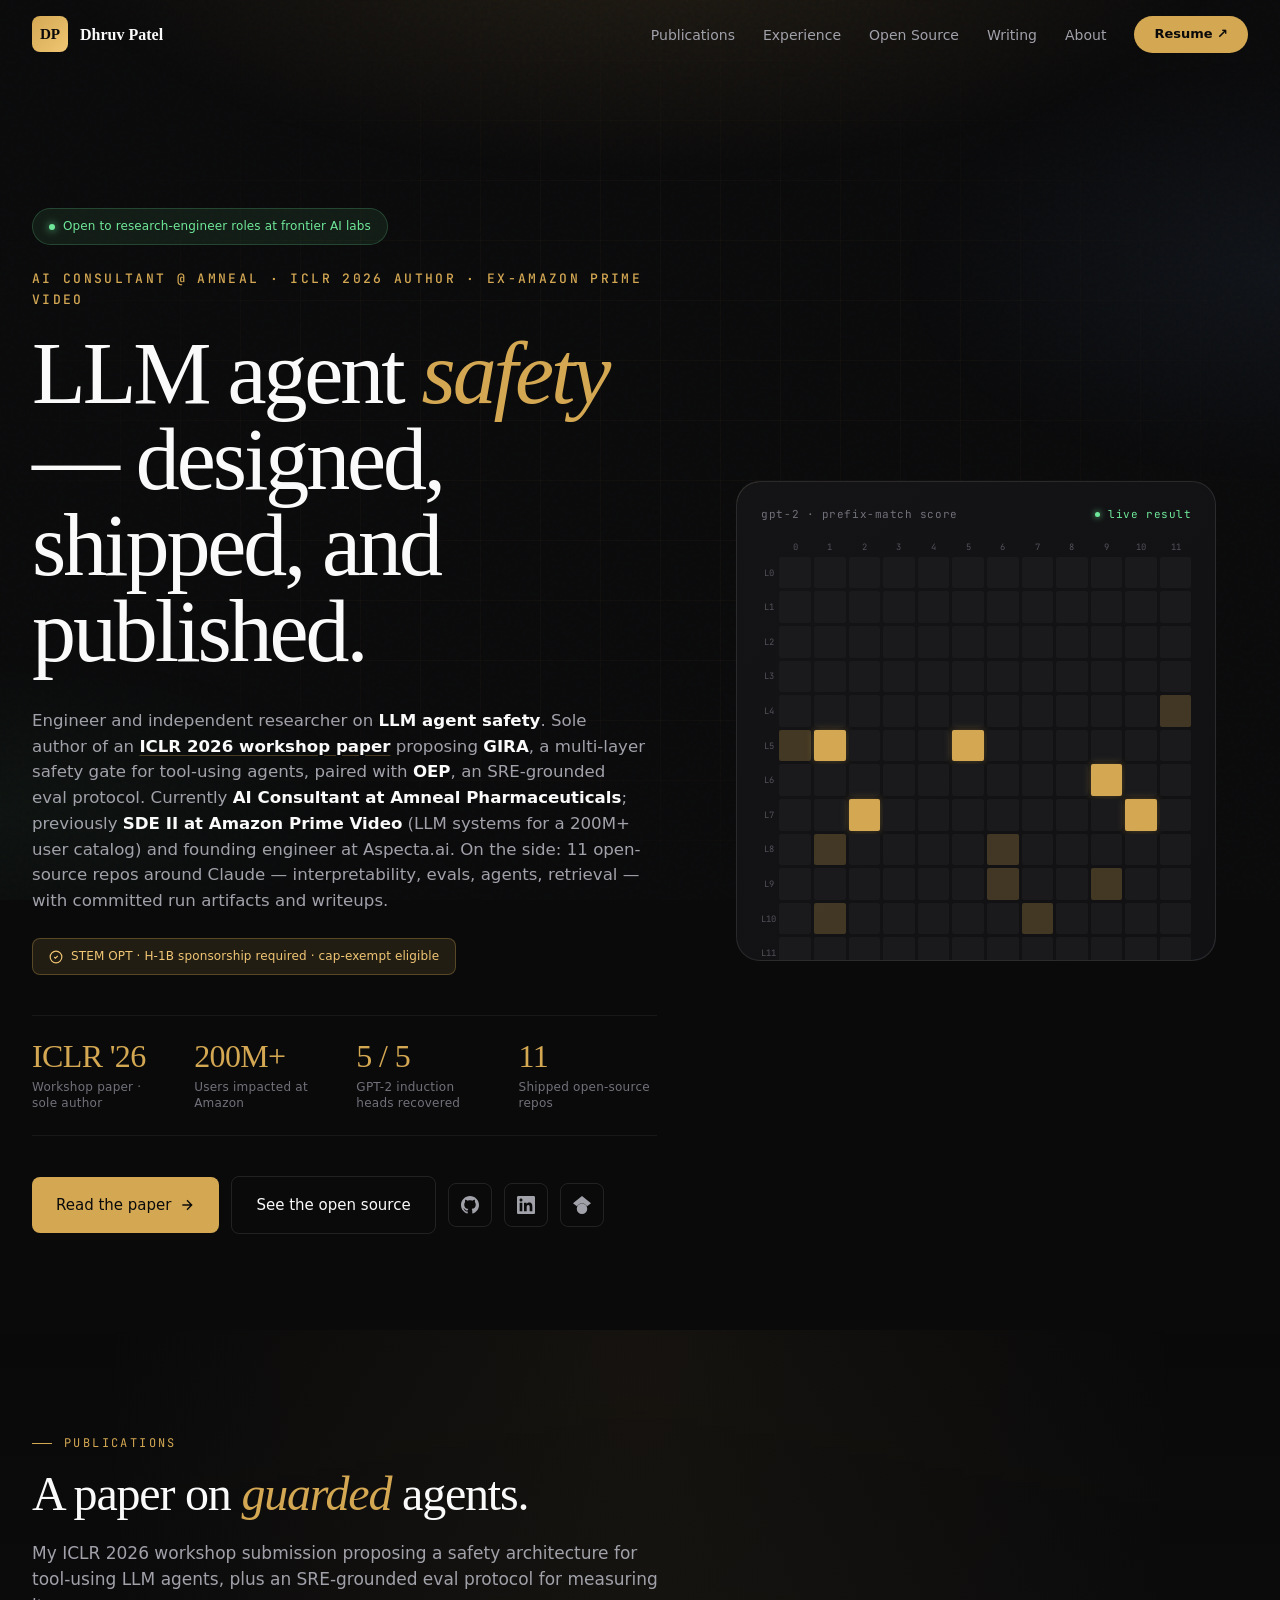
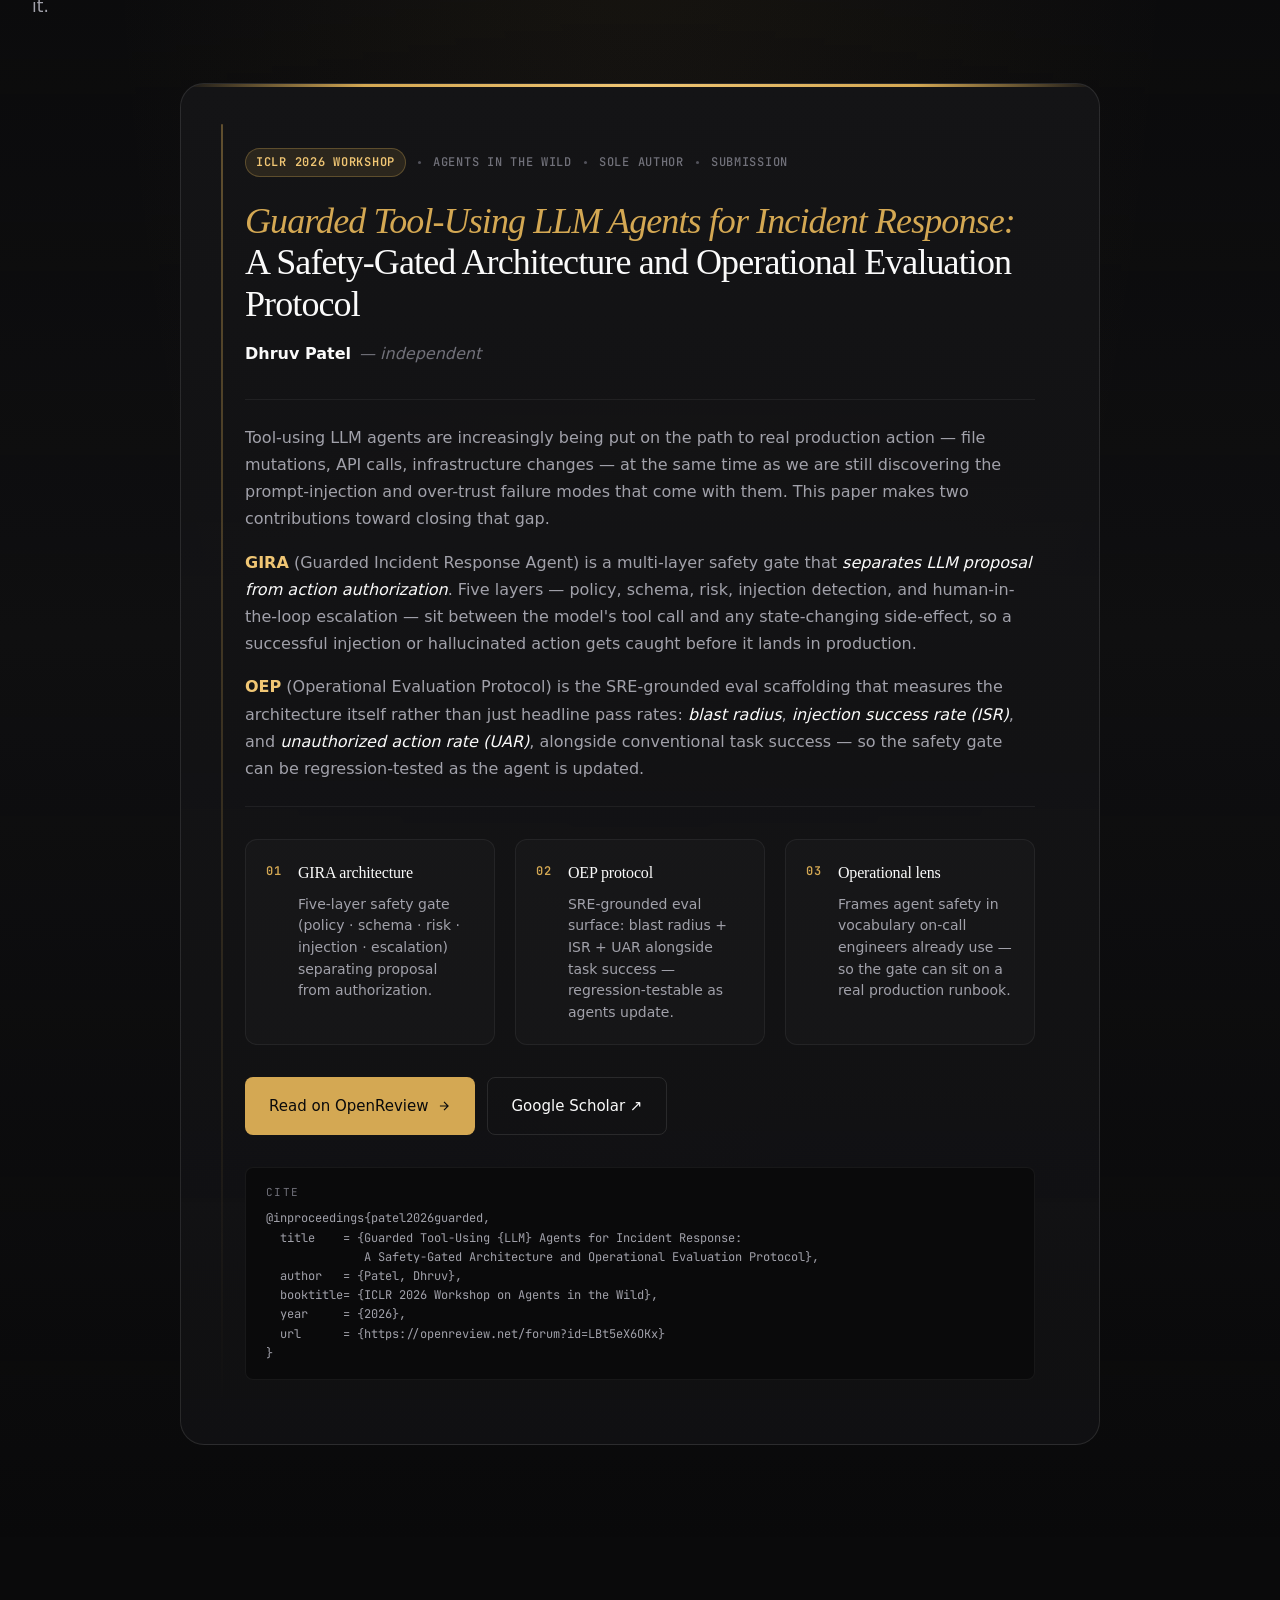
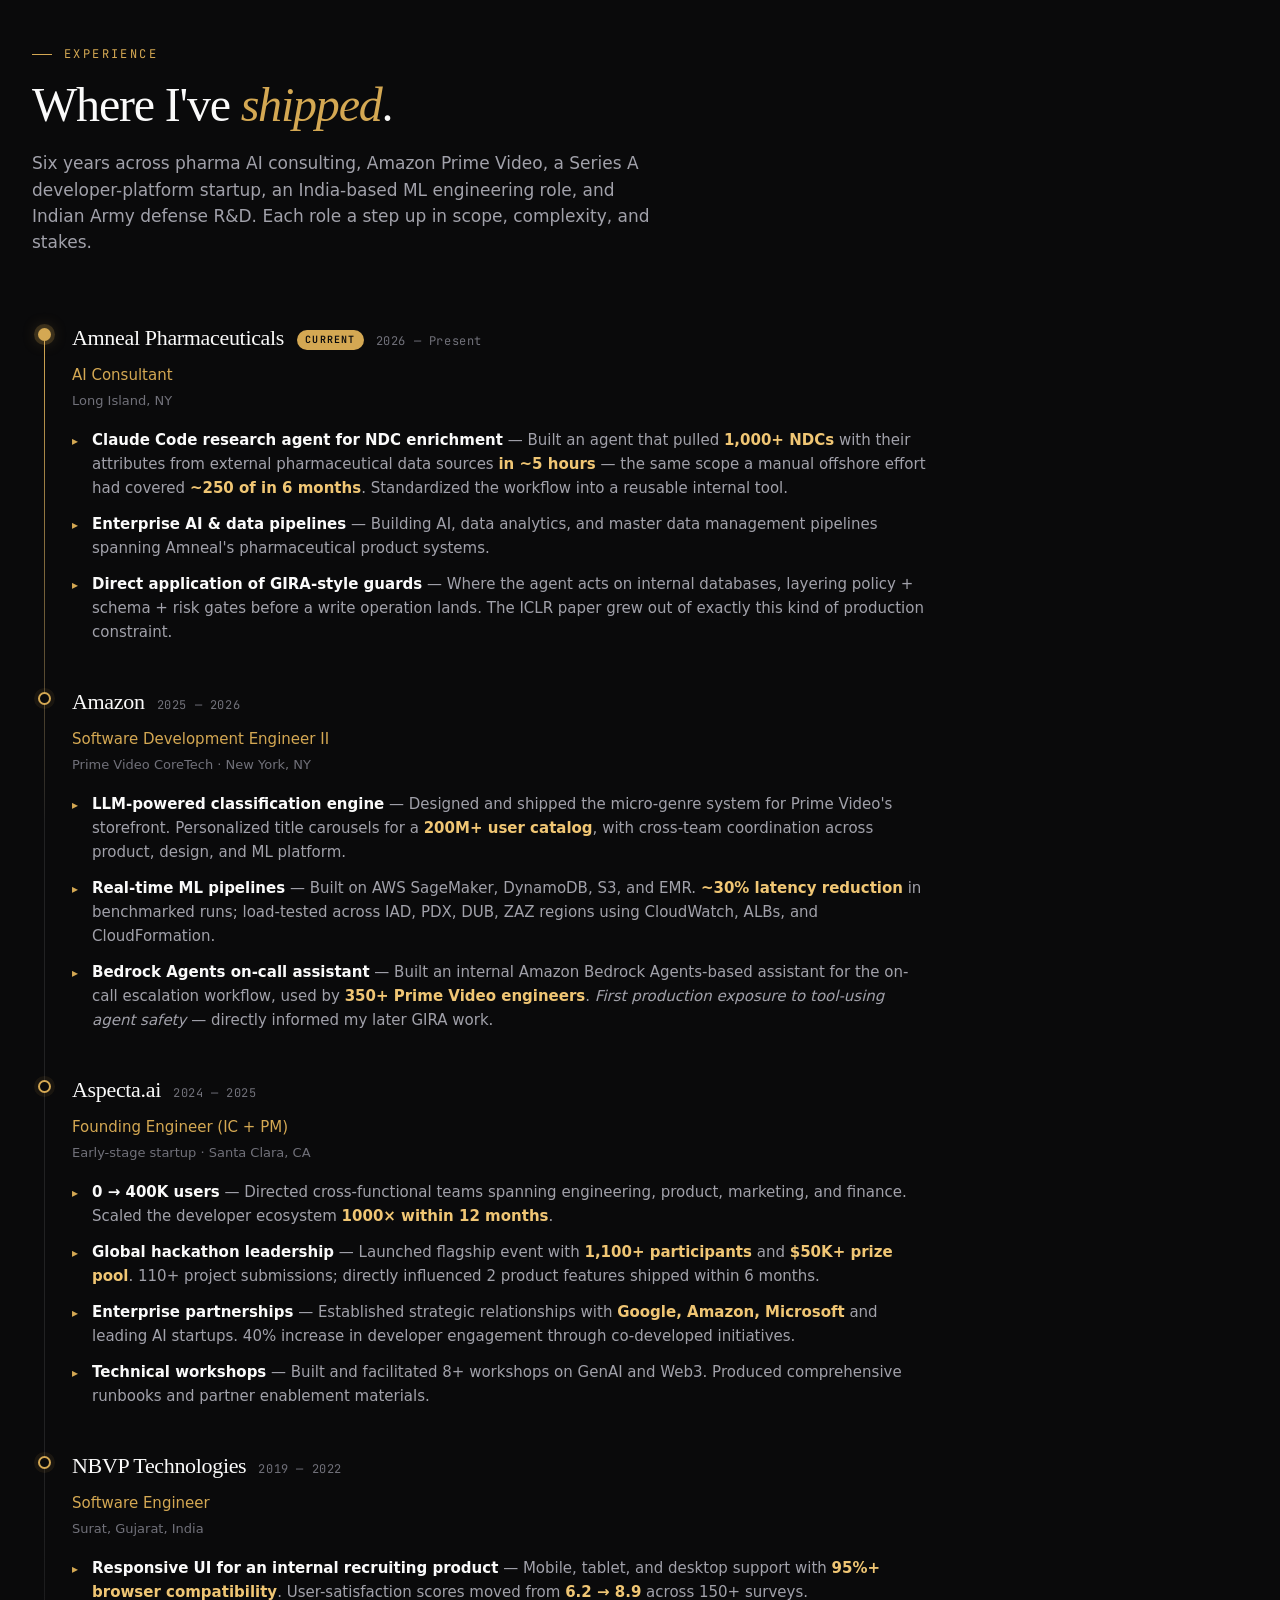
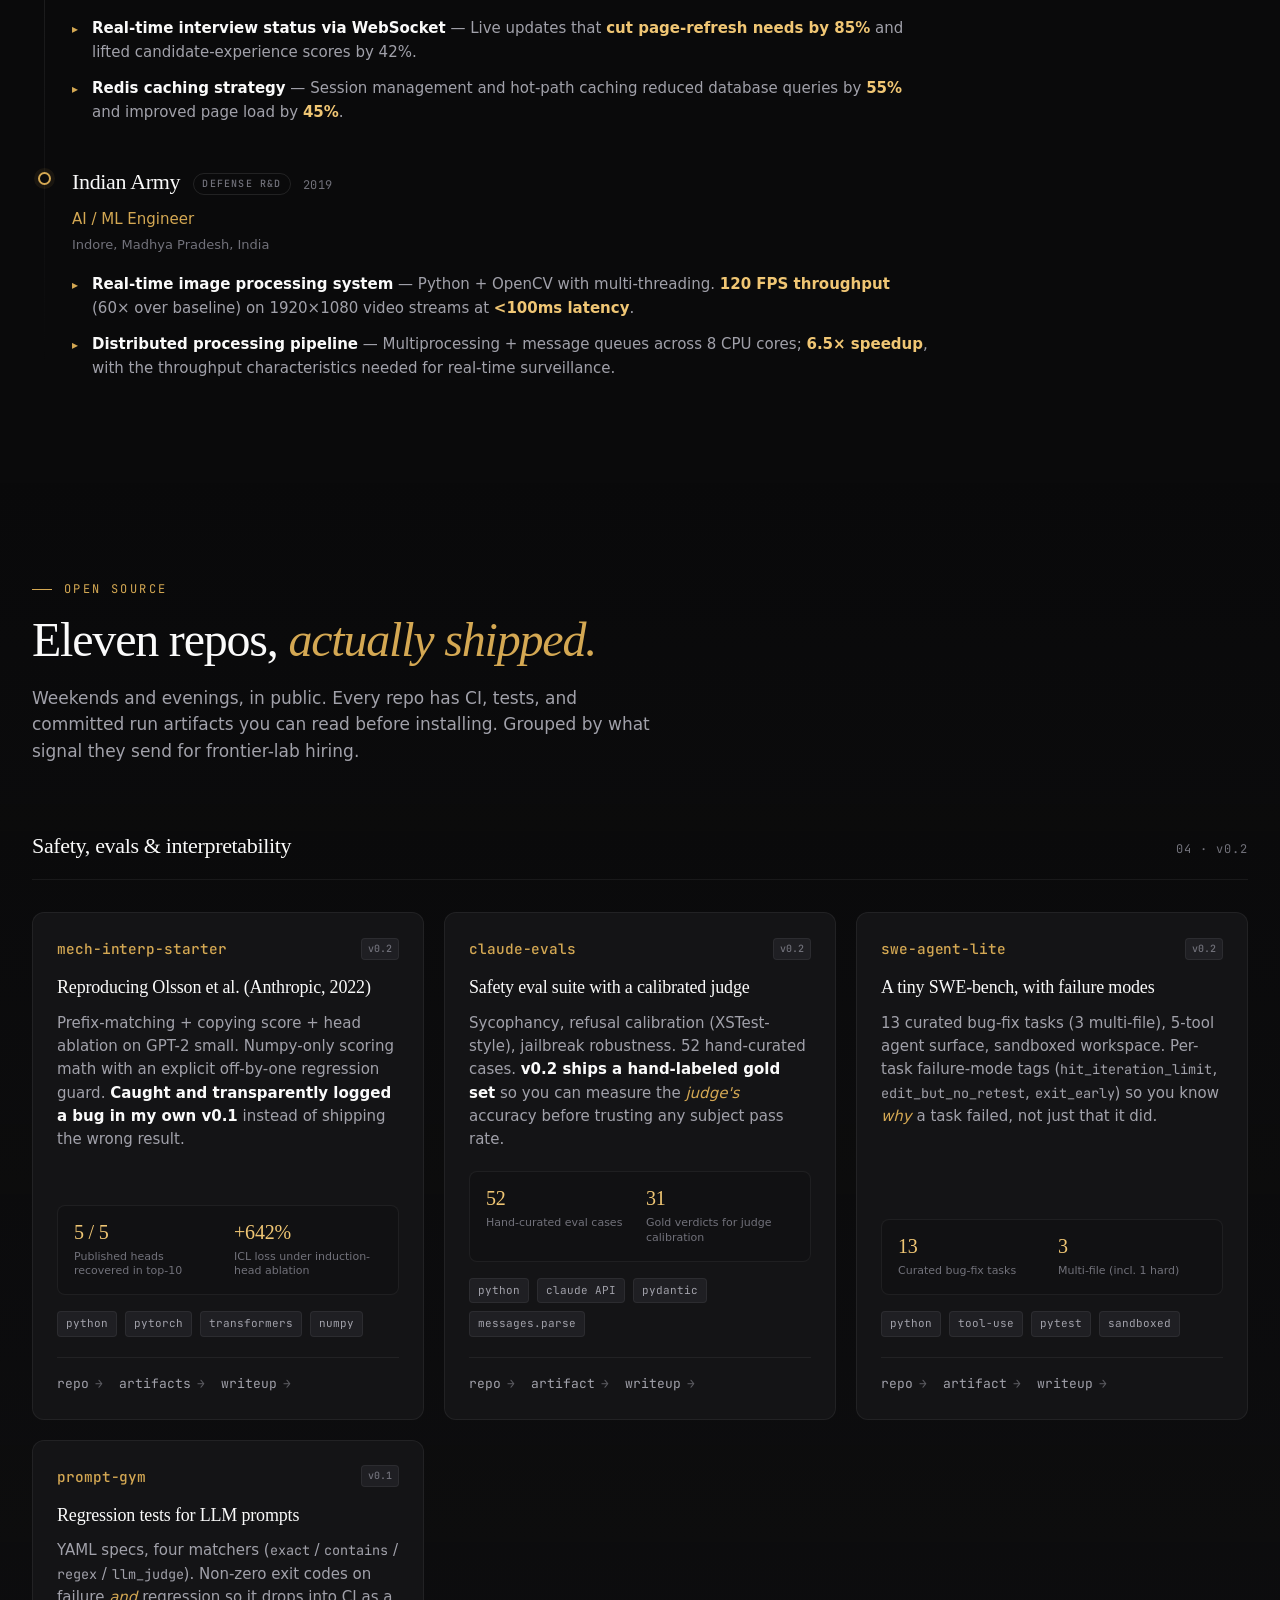
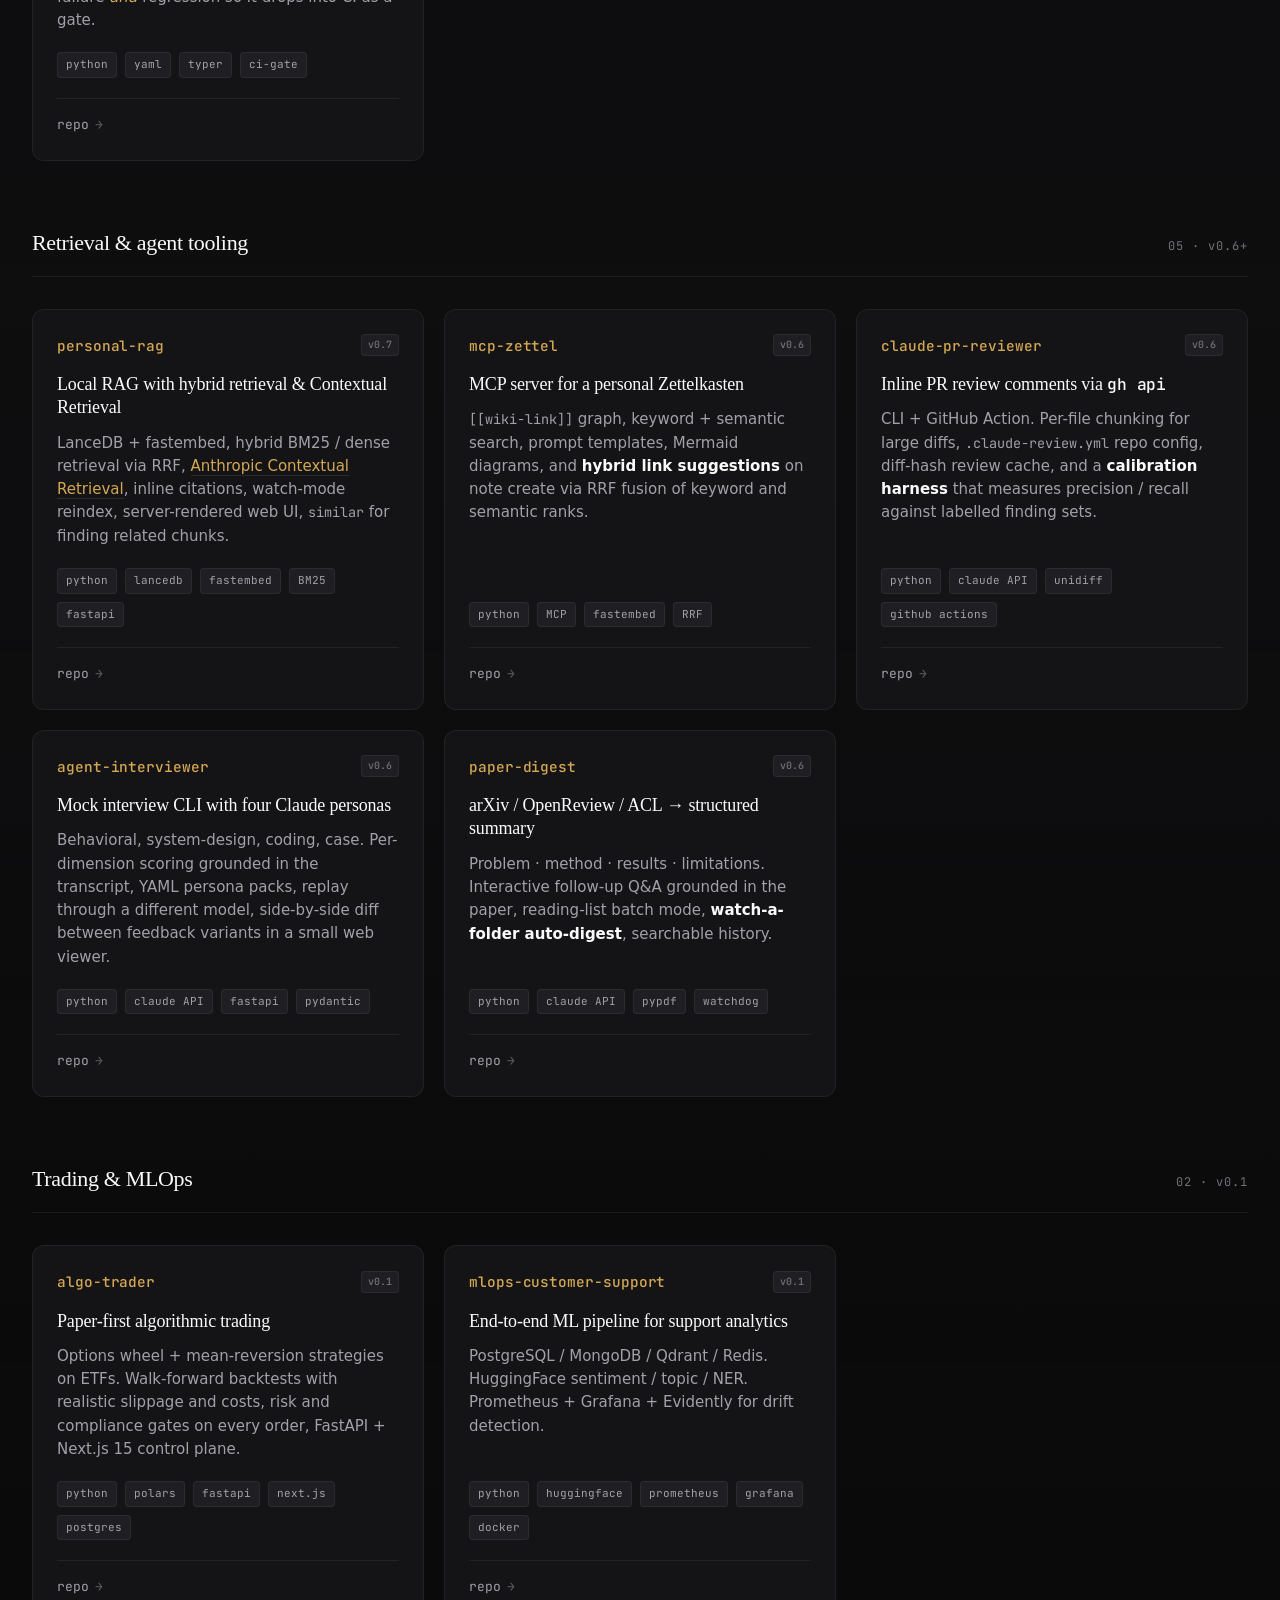
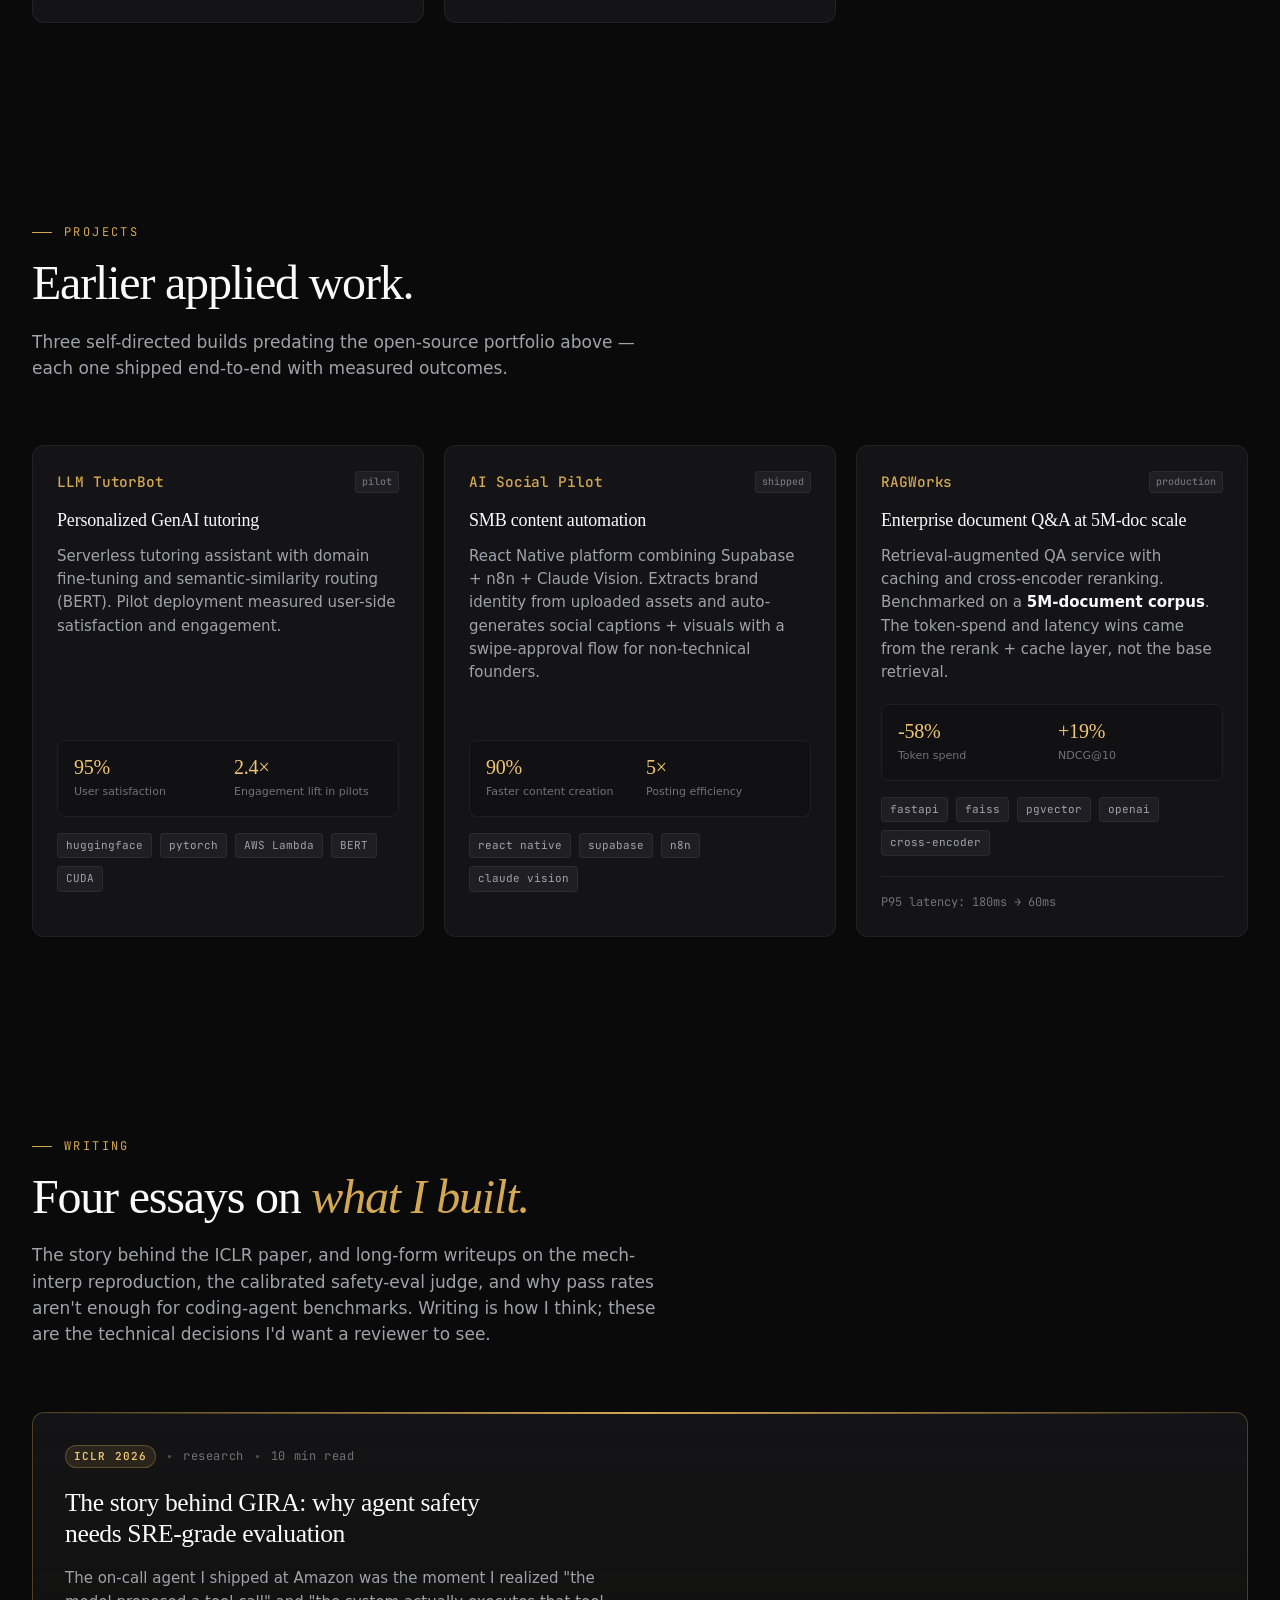
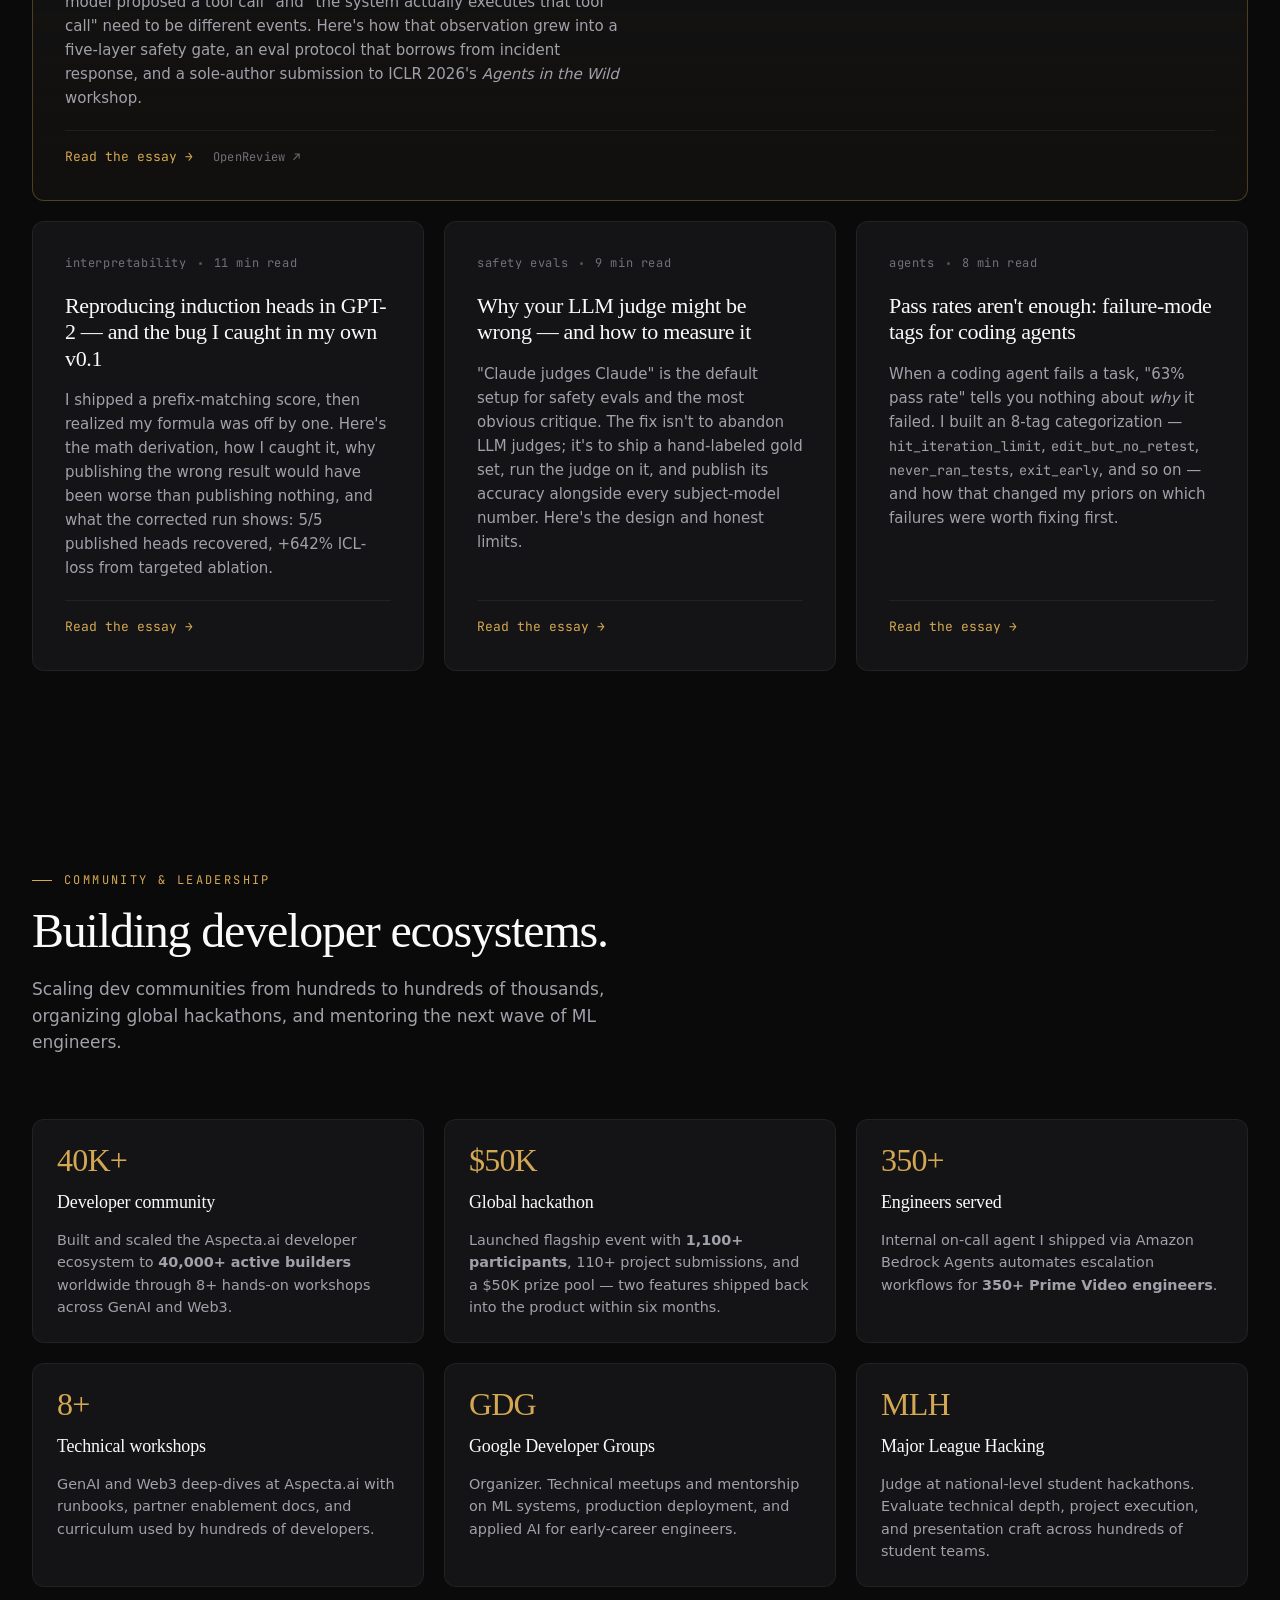
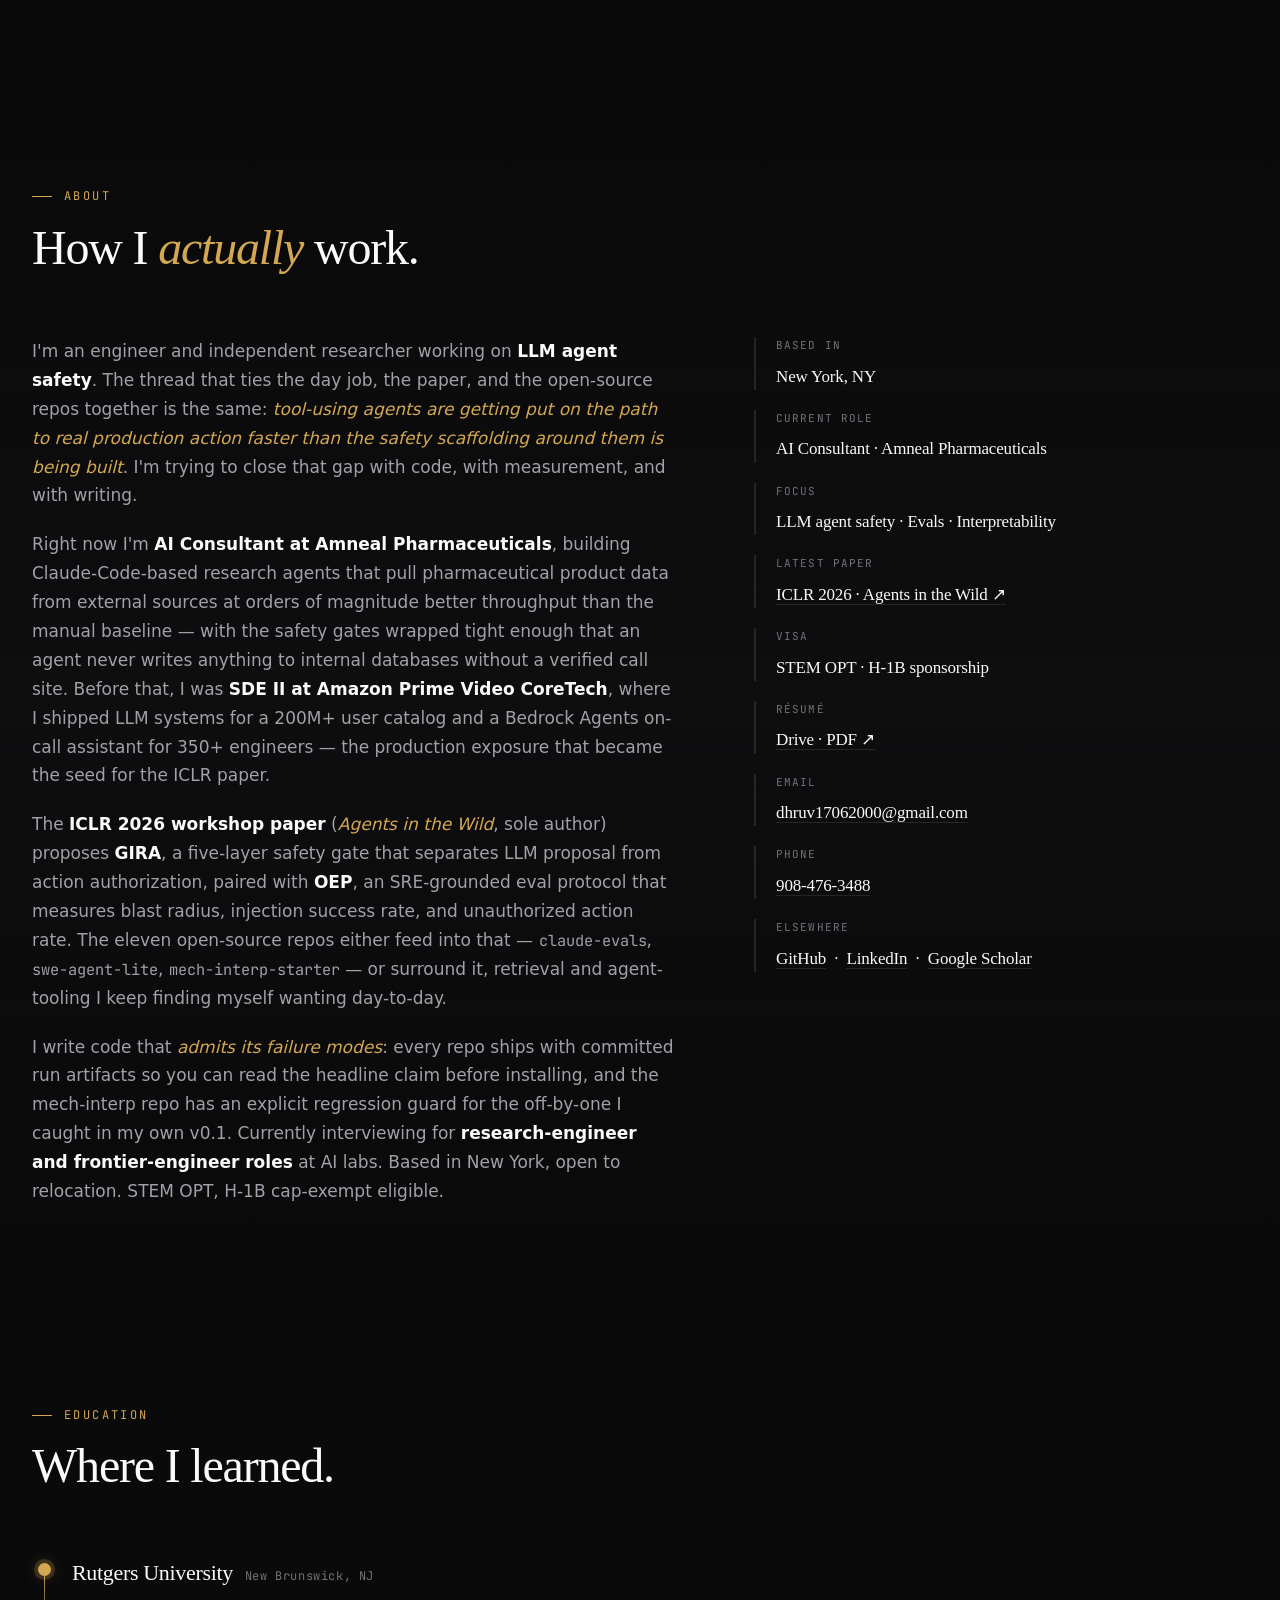
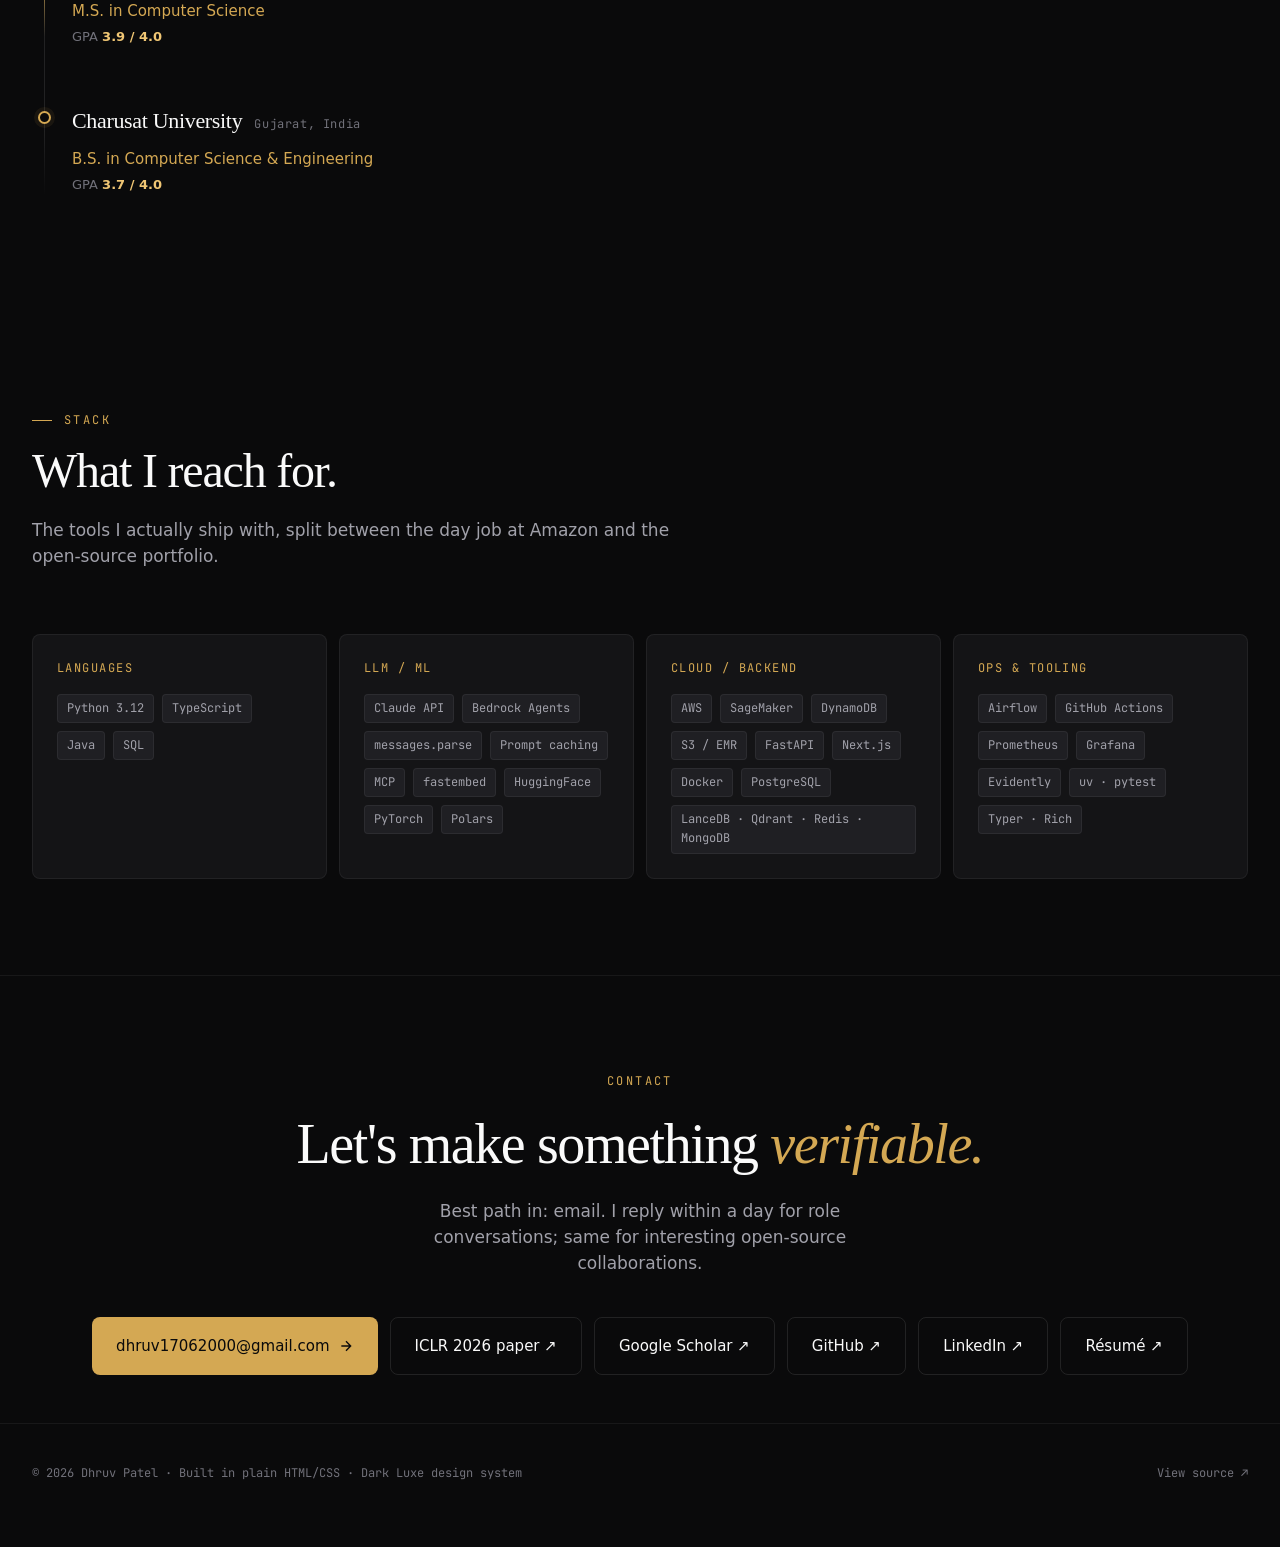
==== commit be7e0620: "publications + amneal + scholar: ICLR 2026 paper + new role - Add dedicated Publications section bet" ====
--- a/index.html
+++ b/index.html
@@ -3,17 +3,19 @@
 <head>
 <meta charset="UTF-8">
 <meta name="viewport" content="width=device-width, initial-scale=1.0">
-<title>Dhruv Patel — ML Engineer · Amazon Prime Video · Applied Safety &amp; Interpretability</title>
-<meta name="description" content="SDE II at Amazon Prime Video building LLM-powered systems serving 200M+ users with 99.9% uptime. On the side: open-source tools around Claude — retrieval, agent benchmarks, safety evals, and a mech-interp reproduction that recovers 5/5 of GPT-2's published induction heads.">
+<title>Dhruv Patel — LLM Agent Safety · ICLR 2026 · ex-Amazon</title>
+<meta name="description" content="Engineer and independent researcher on LLM agent safety. Sole author of an ICLR 2026 workshop paper on safety-gated tool-using agents (GIRA + OEP). Currently AI Consultant at Amneal Pharmaceuticals; previously SDE II at Amazon Prime Video, founding engineer at Aspecta.ai. Open-source: 11 repos around Claude — interpretability, evals, agents, retrieval.">
 <meta name="author" content="Dhruv Patel">
-<meta name="keywords" content="ML Engineer, Amazon Prime Video, SDE II, Claude API, LLM, Mechanistic Interpretability, Safety Evals, Agent Benchmarks, Retrieval, RAG, NYC">
+<meta name="keywords" content="LLM Agent Safety, ICLR 2026, GIRA, OEP, Prompt Injection, Tool-Using Agents, Mechanistic Interpretability, Claude API, Anthropic, Amazon Prime Video, Amneal Pharmaceuticals, Aspecta.ai, NYC">
 <meta name="theme-color" content="#0a0a0b">
 
 <!-- Open Graph -->
-<meta property="og:title" content="Dhruv Patel — ML Engineer · Amazon Prime Video · Applied Safety &amp; Interpretability">
-<meta property="og:description" content="SDE II at Amazon Prime Video. Building ML systems that serve 200M+ users and shipping open-source research-adjacent work on the side.">
-<meta property="og:type" content="website">
+<meta property="og:title" content="Dhruv Patel — LLM Agent Safety · ICLR 2026 · ex-Amazon">
+<meta property="og:description" content="Engineer and independent researcher on LLM agent safety. Sole author of an ICLR 2026 workshop paper on safety-gated tool-using agents and prompt-injection defenses. AI Consultant at Amneal · ex-Amazon Prime Video.">
+<meta property="og:type" content="profile">
 <meta property="og:url" content="https://dhruvpatel1706.github.io">
+<meta property="profile:first_name" content="Dhruv">
+<meta property="profile:last_name" content="Patel">
 <meta name="twitter:card" content="summary_large_image">
 
 <link rel="icon" href="data:image/svg+xml,%3Csvg xmlns='http://www.w3.org/2000/svg' viewBox='0 0 100 100'%3E%3Ctext y='.9em' font-size='90' font-family='serif' fill='%23d4a853'%3ED%3C/text%3E%3C/svg%3E">
@@ -612,6 +614,220 @@
     font-weight: 600;
     font-variant-numeric: tabular-nums;
 }
+.exp-current-pill {
+    display: inline-block;
+    margin-left: var(--s-2);
+    padding: 2px 8px;
+    font-family: var(--font-mono);
+    font-size: 0.625rem;
+    letter-spacing: 0.12em;
+    text-transform: uppercase;
+    color: var(--bg-primary);
+    background: var(--accent);
+    border-radius: var(--radius-full);
+    font-weight: 600;
+    vertical-align: middle;
+}
+.exp-quiet-pill {
+    display: inline-block;
+    margin-left: var(--s-2);
+    padding: 2px 8px;
+    font-family: var(--font-mono);
+    font-size: 0.625rem;
+    letter-spacing: 0.12em;
+    text-transform: uppercase;
+    color: var(--text-tertiary);
+    background: transparent;
+    border: 1px solid var(--border-default);
+    border-radius: var(--radius-full);
+    font-weight: 500;
+    vertical-align: middle;
+}
+
+/* ============================================
+   PUBLICATIONS — featured paper card
+   ============================================ */
+.publications-section {
+    background:
+        radial-gradient(ellipse at 50% 0%, rgba(212,168,83,0.06) 0%, transparent 60%),
+        linear-gradient(180deg, transparent, rgba(20,20,22,0.5), transparent);
+}
+.paper-card {
+    position: relative;
+    max-width: 920px;
+    margin: 0 auto;
+    padding: clamp(var(--s-8), 5vw, var(--s-16));
+    background: linear-gradient(180deg, var(--bg-card) 0%, rgba(20,20,22,0.7) 100%);
+    border: 1px solid var(--border-default);
+    border-radius: var(--radius-2xl);
+    overflow: hidden;
+}
+.paper-card::before {
+    content: '';
+    position: absolute;
+    top: 0; left: 0; right: 0;
+    height: 3px;
+    background: linear-gradient(90deg,
+        transparent 0%,
+        var(--accent) 20%,
+        var(--accent-bright) 50%,
+        var(--accent) 80%,
+        transparent 100%);
+}
+.paper-card::after {
+    content: '';
+    position: absolute;
+    top: var(--s-10); left: var(--s-10);
+    bottom: var(--s-10);
+    width: 2px;
+    background: linear-gradient(180deg, var(--accent) 0%, transparent 100%);
+    opacity: 0.4;
+    border-radius: 1px;
+}
+@media (max-width: 768px) {
+    .paper-card::after { display: none; }
+}
+.paper-meta-row {
+    display: flex; flex-wrap: wrap; align-items: center;
+    gap: var(--s-3);
+    font-family: var(--font-mono);
+    font-size: 0.75rem;
+    letter-spacing: 0.06em;
+    margin-bottom: var(--s-6);
+}
+.paper-venue-tag {
+    display: inline-flex; align-items: center;
+    padding: 4px 10px;
+    background: var(--accent-muted);
+    border: 1px solid var(--border-accent);
+    color: var(--accent-bright);
+    border-radius: var(--radius-full);
+    text-transform: uppercase;
+    font-weight: 600;
+}
+.paper-meta-text {
+    color: var(--text-tertiary);
+    text-transform: uppercase;
+    font-weight: 500;
+}
+.paper-meta-dot {
+    width: 3px; height: 3px;
+    background: var(--text-muted);
+    border-radius: 50%;
+}
+.paper-title {
+    font-family: var(--font-display);
+    font-size: clamp(1.5rem, 3vw, 2.25rem);
+    font-weight: 500;
+    line-height: 1.15;
+    letter-spacing: -0.025em;
+    color: var(--text-primary);
+    margin-bottom: var(--s-4);
+}
+.paper-title em {
+    color: var(--accent);
+    font-style: italic;
+    font-weight: 400;
+}
+.paper-authors {
+    display: flex; align-items: baseline; gap: var(--s-2);
+    font-size: 1rem;
+    margin-bottom: var(--s-8);
+    flex-wrap: wrap;
+}
+.paper-author-name {
+    color: var(--text-primary);
+    font-weight: 600;
+}
+.paper-author-aff {
+    color: var(--text-tertiary);
+    font-style: italic;
+}
+.paper-abstract {
+    font-size: 1rem;
+    color: var(--text-secondary);
+    line-height: 1.7;
+    padding: var(--s-6) 0;
+    border-top: 1px solid var(--border-subtle);
+    border-bottom: 1px solid var(--border-subtle);
+    margin-bottom: var(--s-8);
+}
+.paper-abstract p { margin-bottom: var(--s-4); }
+.paper-abstract p:last-child { margin-bottom: 0; }
+.paper-abstract strong { color: var(--accent-bright); font-weight: 600; }
+.paper-abstract em { color: var(--text-primary); font-style: italic; }
+.paper-contributions {
+    display: grid;
+    grid-template-columns: 1fr;
+    gap: var(--s-5);
+    margin-bottom: var(--s-8);
+}
+@media (min-width: 768px) {
+    .paper-contributions { grid-template-columns: repeat(3, 1fr); }
+}
+.paper-contrib {
+    display: flex; gap: var(--s-4);
+    align-items: flex-start;
+    padding: var(--s-5);
+    background: rgba(255,255,255,0.02);
+    border: 1px solid var(--border-subtle);
+    border-radius: var(--radius-lg);
+    transition: border-color var(--d-normal) ease, background var(--d-normal) ease;
+}
+.paper-contrib:hover {
+    border-color: var(--border-accent);
+    background: var(--accent-muted);
+}
+.paper-contrib-num {
+    font-family: var(--font-mono);
+    font-size: 0.75rem;
+    color: var(--accent);
+    font-weight: 600;
+    letter-spacing: 0.08em;
+    flex-shrink: 0;
+    padding-top: 2px;
+}
+.paper-contrib-body { display: flex; flex-direction: column; gap: var(--s-2); }
+.paper-contrib-title {
+    font-family: var(--font-display);
+    font-size: 1rem;
+    font-weight: 500;
+    color: var(--text-primary);
+    letter-spacing: -0.01em;
+}
+.paper-contrib-text {
+    font-size: 0.875rem;
+    color: var(--text-secondary);
+    line-height: 1.55;
+}
+.paper-actions {
+    display: flex; flex-wrap: wrap; gap: var(--s-3);
+    margin-bottom: var(--s-8);
+}
+.paper-cite {
+    background: var(--bg-primary);
+    border: 1px solid var(--border-subtle);
+    border-radius: var(--radius-md);
+    padding: var(--s-4) var(--s-5);
+}
+.paper-cite-label {
+    font-family: var(--font-mono);
+    font-size: 0.6875rem;
+    color: var(--text-tertiary);
+    letter-spacing: 0.12em;
+    text-transform: uppercase;
+    margin-bottom: var(--s-2);
+}
+.paper-cite-block {
+    font-family: var(--font-mono);
+    font-size: 0.75rem;
+    color: var(--text-secondary);
+    line-height: 1.6;
+    overflow-x: auto;
+    white-space: pre;
+    margin: 0;
+    -webkit-overflow-scrolling: touch;
+}
 
 /* ============================================
    WORK CATEGORY — open source repos
@@ -839,6 +1055,54 @@
 .writing-card:hover .writing-link { color: var(--accent-bright); }
 .writing-card:hover .writing-link::after { transform: translateX(4px); }
 
+.writing-card-featured {
+    background: linear-gradient(180deg, var(--bg-card) 0%, rgba(212,168,83,0.04) 100%);
+    border-color: var(--border-accent);
+}
+.writing-card-featured::before {
+    content: '';
+    position: absolute;
+    top: -1px; left: -1px; right: -1px;
+    height: 2px;
+    background: linear-gradient(90deg, transparent, var(--accent), transparent);
+    border-radius: var(--radius-lg) var(--radius-lg) 0 0;
+}
+@media (min-width: 900px) { .writing-card-featured { grid-column: span 3; } }
+@media (min-width: 900px) { .writing-card-featured .writing-title { font-size: 1.6rem; max-width: 36ch; } }
+@media (min-width: 900px) { .writing-card-featured .writing-excerpt { max-width: 60ch; } }
+.writing-badge {
+    display: inline-flex;
+    padding: 2px 8px;
+    background: var(--accent-muted);
+    border: 1px solid var(--border-accent);
+    color: var(--accent-bright);
+    border-radius: var(--radius-full);
+    text-transform: uppercase;
+    font-weight: 600;
+    font-size: 0.6875rem;
+    letter-spacing: 0.1em;
+}
+.writing-links-row {
+    margin-top: auto;
+    padding-top: var(--s-4);
+    border-top: 1px solid var(--border-subtle);
+    display: flex; align-items: center; gap: var(--s-5);
+    flex-wrap: wrap;
+}
+.writing-links-row .writing-link {
+    margin-top: 0;
+    padding-top: 0;
+    border-top: none;
+}
+.writing-link-aux {
+    font-family: var(--font-mono);
+    font-size: 0.75rem;
+    color: var(--text-tertiary);
+    transition: color var(--d-fast);
+    letter-spacing: 0.02em;
+}
+.writing-link-aux:hover { color: var(--accent-bright); }
+
 /* ============================================
    LEADERSHIP / COMMUNITY
    ============================================ */
@@ -1050,9 +1314,9 @@
                 <span class="nav-logo-text">Dhruv Patel</span>
             </a>
             <ul class="nav-menu">
+                <li><a href="#publications" class="nav-link">Publications</a></li>
                 <li><a href="#experience" class="nav-link">Experience</a></li>
                 <li><a href="#work" class="nav-link">Open Source</a></li>
-                <li><a href="#projects" class="nav-link">Projects</a></li>
                 <li><a href="#writing" class="nav-link">Writing</a></li>
                 <li><a href="#about" class="nav-link">About</a></li>
                 <li><a href="https://drive.google.com/file/d/1Bt7pn_54GfcofYFdeD7_ng3NreO_mf_r/view?usp=sharing" target="_blank" rel="noopener" class="nav-cta">Resume ↗</a></li>
@@ -1068,6 +1332,7 @@
 
 <div class="mobile-menu" id="mobileMenu">
     <ul>
+        <li><a href="#publications" class="nav-link" onclick="document.getElementById('mobileMenu').classList.remove('is-open')">Publications</a></li>
         <li><a href="#experience" class="nav-link" onclick="document.getElementById('mobileMenu').classList.remove('is-open')">Experience</a></li>
         <li><a href="#work" class="nav-link" onclick="document.getElementById('mobileMenu').classList.remove('is-open')">Open Source</a></li>
         <li><a href="#projects" class="nav-link" onclick="document.getElementById('mobileMenu').classList.remove('is-open')">Projects</a></li>
@@ -1088,12 +1353,12 @@
                     <span class="status-dot"></span>
                     <span>Open to research-engineer roles at frontier AI labs</span>
                 </div>
-                <div class="hero-eyebrow reveal" data-delay="1">ML Engineer · Amazon Prime Video · NYC</div>
+                <div class="hero-eyebrow reveal" data-delay="1">AI Consultant @ Amneal · ICLR 2026 author · ex-Amazon Prime Video</div>
                 <h1 class="hero-title reveal" data-delay="1">
-                    I build <em>AI systems</em> at scale — and publish the work.
+                    LLM agent <em>safety</em> — designed, shipped, and published.
                 </h1>
                 <p class="hero-sub reveal" data-delay="2">
-                    <strong>SDE II at Amazon Prime Video.</strong> I architect LLM-powered systems processing petabyte-scale data across global regions — work that directly impacts <strong>200M+ users</strong> at <strong>99.9% uptime</strong>. On the side, I ship <strong>open-source research-adjacent tools</strong> — a mech-interp reproduction that recovers 5/5 of GPT-2's published induction heads, safety eval suites, agent benchmarks, and long-form writeups on each.
+                    Engineer and independent researcher on <strong>LLM agent safety</strong>. Sole author of an <a href="https://openreview.net/forum?id=LBt5eX6OKx" target="_blank" rel="noopener" style="color:var(--accent-bright);text-decoration:underline;text-decoration-color:var(--border-accent);text-underline-offset:3px;"><strong>ICLR 2026 workshop paper</strong></a> proposing <strong>GIRA</strong>, a multi-layer safety gate for tool-using agents, paired with <strong>OEP</strong>, an SRE-grounded eval protocol. Currently <strong>AI Consultant at Amneal Pharmaceuticals</strong>; previously <strong>SDE II at Amazon Prime Video</strong> (LLM systems for a 200M+ user catalog) and founding engineer at Aspecta.ai. On the side: 11 open-source repos around Claude — interpretability, evals, agents, retrieval — with committed run artifacts and writeups.
                 </p>
 
                 <div class="visa-badge reveal" data-delay="2">
@@ -1106,12 +1371,12 @@
 
                 <div class="hero-metrics reveal" data-delay="3">
                     <div>
+                        <div class="metric-val">ICLR '26</div>
+                        <div class="metric-lbl">Workshop paper · sole author</div>
+                    </div>
+                    <div>
                         <div class="metric-val">200M+</div>
                         <div class="metric-lbl">Users impacted at Amazon</div>
-                    </div>
-                    <div>
-                        <div class="metric-val">99.9%</div>
-                        <div class="metric-lbl">Multi-region uptime</div>
                     </div>
                     <div>
                         <div class="metric-val">5 / 5</div>
@@ -1124,16 +1389,19 @@
                 </div>
 
                 <div class="hero-actions reveal" data-delay="4">
-                    <a href="mailto:dhruv17062000@gmail.com" class="btn btn-primary">
-                        Get in touch
+                    <a href="#publications" class="btn btn-primary">
+                        Read the paper
                         <svg width="16" height="16" viewBox="0 0 24 24" fill="none" stroke="currentColor" stroke-width="2"><path d="M5 12h14M12 5l7 7-7 7"/></svg>
                     </a>
-                    <a href="#work" class="btn btn-ghost">See the work</a>
+                    <a href="#work" class="btn btn-ghost">See the open source</a>
                     <a href="https://github.com/dhruvpatel1706" target="_blank" rel="noopener" class="btn-icon" aria-label="GitHub">
                         <svg width="18" height="18" viewBox="0 0 24 24" fill="currentColor"><path d="M12 0c-6.626 0-12 5.373-12 12 0 5.302 3.438 9.8 8.207 11.387.599.111.793-.261.793-.577v-2.234c-3.338.726-4.033-1.416-4.033-1.416-.546-1.387-1.333-1.756-1.333-1.756-1.089-.745.083-.729.083-.729 1.205.084 1.839 1.237 1.839 1.237 1.07 1.834 2.807 1.304 3.492.997.107-.775.418-1.305.762-1.604-2.665-.305-5.467-1.334-5.467-5.931 0-1.311.469-2.381 1.236-3.221-.124-.303-.535-1.524.117-3.176 0 0 1.008-.322 3.301 1.23.957-.266 1.983-.399 3.003-.404 1.02.005 2.047.138 3.006.404 2.291-1.552 3.297-1.23 3.297-1.23.653 1.653.242 2.874.118 3.176.77.84 1.235 1.911 1.235 3.221 0 4.609-2.807 5.624-5.479 5.921.43.372.823 1.102.823 2.222v3.293c0 .319.192.694.801.576 4.765-1.589 8.199-6.086 8.199-11.386 0-6.627-5.373-12-12-12z"/></svg>
                     </a>
                     <a href="https://linkedin.com/in/dhruvpatel1706" target="_blank" rel="noopener" class="btn-icon" aria-label="LinkedIn">
                         <svg width="18" height="18" viewBox="0 0 24 24" fill="currentColor"><path d="M20.447 20.452h-3.554v-5.569c0-1.328-.027-3.037-1.852-3.037-1.853 0-2.136 1.445-2.136 2.939v5.667H9.351V9h3.414v1.561h.046c.477-.9 1.637-1.85 3.37-1.85 3.601 0 4.267 2.37 4.267 5.455v6.286zM5.337 7.433c-1.144 0-2.063-.926-2.063-2.065 0-1.138.92-2.063 2.063-2.063 1.14 0 2.064.925 2.064 2.063 0 1.139-.925 2.065-2.064 2.065zm1.782 13.019H3.555V9h3.564v11.452zM22.225 0H1.771C.792 0 0 .774 0 1.729v20.542C0 23.227.792 24 1.771 24h20.451C23.2 24 24 23.227 24 22.271V1.729C24 .774 23.2 0 22.222 0h.003z"/></svg>
+                    </a>
+                    <a href="https://scholar.google.com/citations?hl=en&amp;user=TsF2mM8AAAAJ" target="_blank" rel="noopener" class="btn-icon" aria-label="Google Scholar">
+                        <svg width="18" height="18" viewBox="0 0 24 24" fill="currentColor" aria-hidden="true"><path d="M5.242 13.769L0 9.5 12 0l12 9.5-5.242 4.269C17.548 11.249 14.978 9.5 12 9.5c-2.977 0-5.548 1.748-6.758 4.269zM12 10a7 7 0 1 0 0 14 7 7 0 0 0 0-14z"/></svg>
                     </a>
                 </div>
             </div>
@@ -1162,29 +1430,122 @@
     </div>
 </section>
 
+<!-- ============================================ PUBLICATIONS ============================================ -->
+<section id="publications" class="section publications-section">
+    <div class="container">
+        <div class="section-head reveal">
+            <div class="section-eyebrow">Publications</div>
+            <h2 class="section-title">A paper on <em>guarded</em> agents.</h2>
+            <p class="section-sub">My ICLR 2026 workshop submission proposing a safety architecture for tool-using LLM agents, plus an SRE-grounded eval protocol for measuring it.</p>
+        </div>
+
+        <article class="paper-card reveal">
+            <div class="paper-meta-row">
+                <span class="paper-venue-tag">ICLR 2026 Workshop</span>
+                <span class="paper-meta-dot"></span>
+                <span class="paper-meta-text">Agents in the Wild</span>
+                <span class="paper-meta-dot"></span>
+                <span class="paper-meta-text">Sole author</span>
+                <span class="paper-meta-dot"></span>
+                <span class="paper-meta-text">Submission</span>
+            </div>
+
+            <h3 class="paper-title"><em>Guarded Tool-Using LLM Agents for Incident Response:</em> A Safety-Gated Architecture and Operational Evaluation Protocol</h3>
+
+            <div class="paper-authors">
+                <span class="paper-author-name">Dhruv Patel</span>
+                <span class="paper-author-aff">— independent</span>
+            </div>
+
+            <div class="paper-abstract">
+                <p>Tool-using LLM agents are increasingly being put on the path to real production action — file mutations, API calls, infrastructure changes — at the same time as we are still discovering the prompt-injection and over-trust failure modes that come with them. This paper makes two contributions toward closing that gap.</p>
+                <p><strong>GIRA</strong> (Guarded Incident Response Agent) is a multi-layer safety gate that <em>separates LLM proposal from action authorization</em>. Five layers — policy, schema, risk, injection detection, and human-in-the-loop escalation — sit between the model's tool call and any state-changing side-effect, so a successful injection or hallucinated action gets caught before it lands in production.</p>
+                <p><strong>OEP</strong> (Operational Evaluation Protocol) is the SRE-grounded eval scaffolding that measures the architecture itself rather than just headline pass rates: <em>blast radius</em>, <em>injection success rate (ISR)</em>, and <em>unauthorized action rate (UAR)</em>, alongside conventional task success — so the safety gate can be regression-tested as the agent is updated.</p>
+            </div>
+
+            <div class="paper-contributions">
+                <div class="paper-contrib">
+                    <div class="paper-contrib-num">01</div>
+                    <div class="paper-contrib-body">
+                        <div class="paper-contrib-title">GIRA architecture</div>
+                        <div class="paper-contrib-text">Five-layer safety gate (policy · schema · risk · injection · escalation) separating proposal from authorization.</div>
+                    </div>
+                </div>
+                <div class="paper-contrib">
+                    <div class="paper-contrib-num">02</div>
+                    <div class="paper-contrib-body">
+                        <div class="paper-contrib-title">OEP protocol</div>
+                        <div class="paper-contrib-text">SRE-grounded eval surface: blast radius + ISR + UAR alongside task success — regression-testable as agents update.</div>
+                    </div>
+                </div>
+                <div class="paper-contrib">
+                    <div class="paper-contrib-num">03</div>
+                    <div class="paper-contrib-body">
+                        <div class="paper-contrib-title">Operational lens</div>
+                        <div class="paper-contrib-text">Frames agent safety in vocabulary on-call engineers already use — so the gate can sit on a real production runbook.</div>
+                    </div>
+                </div>
+            </div>
+
+            <div class="paper-actions">
+                <a href="https://openreview.net/forum?id=LBt5eX6OKx" target="_blank" rel="noopener" class="btn btn-primary">
+                    Read on OpenReview
+                    <svg width="14" height="14" viewBox="0 0 24 24" fill="none" stroke="currentColor" stroke-width="2"><path d="M5 12h14M12 5l7 7-7 7"/></svg>
+                </a>
+                <a href="https://scholar.google.com/citations?hl=en&amp;user=TsF2mM8AAAAJ" target="_blank" rel="noopener" class="btn btn-ghost">Google Scholar ↗</a>
+            </div>
+
+            <div class="paper-cite">
+                <div class="paper-cite-label">Cite</div>
+                <pre class="paper-cite-block">@inproceedings{patel2026guarded,
+  title    = {Guarded Tool-Using {LLM} Agents for Incident Response:
+              A Safety-Gated Architecture and Operational Evaluation Protocol},
+  author   = {Patel, Dhruv},
+  booktitle= {ICLR 2026 Workshop on Agents in the Wild},
+  year     = {2026},
+  url      = {https://openreview.net/forum?id=LBt5eX6OKx}
+}</pre>
+            </div>
+        </article>
+    </div>
+</section>
+
 <!-- ============================================ EXPERIENCE ============================================ -->
 <section id="experience" class="section">
     <div class="container">
         <div class="section-head reveal">
             <div class="section-eyebrow">Experience</div>
             <h2 class="section-title">Where I've <em>shipped</em>.</h2>
-            <p class="section-sub">Five years across Amazon, a Series A startup, a manager role on a 9-person ML team, a government research org, and Indian Army defense R&amp;D. Each role a step up in scope, complexity, and stakes.</p>
+            <p class="section-sub">Six years across pharma AI consulting, Amazon Prime Video, a Series A developer-platform startup, an India-based ML engineering role, and Indian Army defense R&amp;D. Each role a step up in scope, complexity, and stakes.</p>
         </div>
 
         <div class="timeline">
+
+            <article class="exp-item exp-current reveal">
+                <div class="exp-head">
+                    <h3 class="exp-company">Amneal Pharmaceuticals <span class="exp-current-pill">Current</span></h3>
+                    <span class="exp-period">2026 — Present</span>
+                </div>
+                <div class="exp-role-line">AI Consultant</div>
+                <div class="exp-location">Long Island, NY</div>
+                <ul class="exp-highlights">
+                    <li><strong>Claude Code research agent for NDC enrichment</strong> — Built an agent that pulled <span class="hl-val">1,000+ NDCs</span> with their attributes from external pharmaceutical data sources <span class="hl-val">in ~5 hours</span> — the same scope a manual offshore effort had covered <span class="hl-val">~250 of in 6 months</span>. Standardized the workflow into a reusable internal tool.</li>
+                    <li><strong>Enterprise AI &amp; data pipelines</strong> — Building AI, data analytics, and master data management pipelines spanning Amneal's pharmaceutical product systems.</li>
+                    <li><strong>Direct application of GIRA-style guards</strong> — Where the agent acts on internal databases, layering policy + schema + risk gates before a write operation lands. The ICLR paper grew out of exactly this kind of production constraint.</li>
+                </ul>
+            </article>
 
             <article class="exp-item reveal">
                 <div class="exp-head">
                     <h3 class="exp-company">Amazon</h3>
-                    <span class="exp-period">2025 — Present</span>
+                    <span class="exp-period">2025 — 2026</span>
                 </div>
                 <div class="exp-role-line">Software Development Engineer II</div>
                 <div class="exp-location">Prime Video CoreTech · New York, NY</div>
                 <ul class="exp-highlights">
-                    <li><strong>LLM-powered classification engine</strong> — Led development of the micro-genre system for Prime Video storefront. Architecture decisions and cross-team coordination with product, design, and ML platform to deliver personalized carousels for <span class="hl-val">200M+ global users</span>.</li>
-                    <li><strong>Petabyte-scale ML pipelines</strong> — Architected real-time systems on AWS SageMaker, DynamoDB, S3, and EMR. <span class="hl-val">30% latency reduction</span> and faster time-to-recommendation through batch optimization.</li>
-                    <li><strong>AI-powered internal agent</strong> — Spearheaded using Amazon Bedrock Agents. Automated on-call escalation workflows for <span class="hl-val">350+ Prime Video engineers</span>.</li>
-                    <li><strong>Multi-region reliability</strong> — Orchestrated cross-regional load testing across IAD, PDX, DUB, and ZAZ. Horizontal scaling to millions of requests/sec at <span class="hl-val">99.9% uptime</span>.</li>
+                    <li><strong>LLM-powered classification engine</strong> — Designed and shipped the micro-genre system for Prime Video's storefront. Personalized title carousels for a <span class="hl-val">200M+ user catalog</span>, with cross-team coordination across product, design, and ML platform.</li>
+                    <li><strong>Real-time ML pipelines</strong> — Built on AWS SageMaker, DynamoDB, S3, and EMR. <span class="hl-val">~30% latency reduction</span> in benchmarked runs; load-tested across IAD, PDX, DUB, ZAZ regions using CloudWatch, ALBs, and CloudFormation.</li>
+                    <li><strong>Bedrock Agents on-call assistant</strong> — Built an internal Amazon Bedrock Agents-based assistant for the on-call escalation workflow, used by <span class="hl-val">350+ Prime Video engineers</span>. <em>First production exposure to tool-using agent safety</em> — directly informed my later GIRA work.</li>
                 </ul>
             </article>
 
@@ -1208,14 +1569,25 @@
                     <h3 class="exp-company">NBVP Technologies</h3>
                     <span class="exp-period">2019 — 2022</span>
                 </div>
-                <div class="exp-role-line">Machine Learning Engineer</div>
-                <div class="exp-location">Gujarat, India</div>
+                <div class="exp-role-line">Software Engineer</div>
+                <div class="exp-location">Surat, Gujarat, India</div>
                 <ul class="exp-highlights">
-                    <li><strong>Real-time video violence detection</strong> — Designed and deployed a CNN + LSTM system in PyTorch. Processed <span class="hl-val">10,000+ frames/minute</span> at <span class="hl-val">92.3% accuracy</span>, improving surveillance alert efficiency by 40%.</li>
-                    <li><strong>Scalable vision pipelines</strong> — Built image preprocessing on Airflow + PostgreSQL, handling <span class="hl-val">50,000+ samples</span> for an emotion recognition model at <span class="hl-val">91% accuracy</span>.</li>
-                    <li><strong>Production interview portal</strong> — Full-stack React + Flask deployment for internal recruiting. <span class="hl-val">25% faster page loads</span>, 15% end-user satisfaction lift, 85% adoption in the first month across 200+ users.</li>
-                    <li><strong>Linux-deployable segmentation</strong> — TensorFlow + OpenCV image segmentation supporting <span class="hl-val">20+ defense R&amp;D initiatives</span> with on-device inference.</li>
-                    <li><strong>ML classification in client-server tooling</strong> — Built and validated models inside a tactical AI simulation stack, reducing manual analysis cycles by <span class="hl-val">30%</span>.</li>
+                    <li><strong>Responsive UI for an internal recruiting product</strong> — Mobile, tablet, and desktop support with <span class="hl-val">95%+ browser compatibility</span>. User-satisfaction scores moved from <span class="hl-val">6.2 → 8.9</span> across 150+ surveys.</li>
+                    <li><strong>Real-time interview status via WebSocket</strong> — Live updates that <span class="hl-val">cut page-refresh needs by 85%</span> and lifted candidate-experience scores by 42%.</li>
+                    <li><strong>Redis caching strategy</strong> — Session management and hot-path caching reduced database queries by <span class="hl-val">55%</span> and improved page load by <span class="hl-val">45%</span>.</li>
+                </ul>
+            </article>
+
+            <article class="exp-item reveal">
+                <div class="exp-head">
+                    <h3 class="exp-company">Indian Army <span class="exp-quiet-pill">Defense R&amp;D</span></h3>
+                    <span class="exp-period">2019</span>
+                </div>
+                <div class="exp-role-line">AI / ML Engineer</div>
+                <div class="exp-location">Indore, Madhya Pradesh, India</div>
+                <ul class="exp-highlights">
+                    <li><strong>Real-time image processing system</strong> — Python + OpenCV with multi-threading. <span class="hl-val">120 FPS throughput</span> (60× over baseline) on 1920×1080 video streams at <span class="hl-val">&lt;100ms latency</span>.</li>
+                    <li><strong>Distributed processing pipeline</strong> — Multiprocessing + message queues across 8 CPU cores; <span class="hl-val">6.5× speedup</span>, with the throughput characteristics needed for real-time surveillance.</li>
                 </ul>
             </article>
 
@@ -1519,13 +1891,25 @@
     <div class="container">
         <div class="section-head reveal">
             <div class="section-eyebrow">Writing</div>
-            <h2 class="section-title">Three essays on <em>what I built.</em></h2>
-            <p class="section-sub">Long-form writeups on the mechanistic interp reproduction, building a credible safety-eval judge, and why pass rates aren't enough for coding-agent benchmarks. Writing is how I think; these are the technical decisions I'd want a reviewer to see.</p>
+            <h2 class="section-title">Four essays on <em>what I built.</em></h2>
+            <p class="section-sub">The story behind the ICLR paper, and long-form writeups on the mech-interp reproduction, the calibrated safety-eval judge, and why pass rates aren't enough for coding-agent benchmarks. Writing is how I think; these are the technical decisions I'd want a reviewer to see.</p>
         </div>
 
         <div class="writing-grid">
 
-            <article class="writing-card reveal">
+            <article class="writing-card writing-card-featured reveal">
+                <div class="writing-meta">
+                    <span class="writing-badge">ICLR 2026</span><span class="dot"></span><span>research</span><span class="dot"></span><span>10 min read</span>
+                </div>
+                <h3 class="writing-title">The story behind GIRA: why agent safety needs SRE-grade evaluation</h3>
+                <p class="writing-excerpt">The on-call agent I shipped at Amazon was the moment I realized "the model proposed a tool call" and "the system actually executes that tool call" need to be different events. Here's how that observation grew into a five-layer safety gate, an eval protocol that borrows from incident response, and a sole-author submission to ICLR 2026's <em>Agents in the Wild</em> workshop.</p>
+                <div class="writing-links-row">
+                    <a class="writing-link" href="writing/iclr-paper.html">Read the essay</a>
+                    <a class="writing-link-aux" href="https://openreview.net/forum?id=LBt5eX6OKx" target="_blank" rel="noopener">OpenReview ↗</a>
+                </div>
+            </article>
+
+            <article class="writing-card reveal" data-delay="1">
                 <div class="writing-meta">
                     <span>interpretability</span><span class="dot"></span><span>11 min read</span>
                 </div>
@@ -1534,7 +1918,7 @@
                 <a class="writing-link" href="writing/induction-heads.html">Read the essay</a>
             </article>
 
-            <article class="writing-card reveal" data-delay="1">
+            <article class="writing-card reveal" data-delay="2">
                 <div class="writing-meta">
                     <span>safety evals</span><span class="dot"></span><span>9 min read</span>
                 </div>
@@ -1543,7 +1927,7 @@
                 <a class="writing-link" href="writing/judge-calibration.html">Read the essay</a>
             </article>
 
-            <article class="writing-card reveal" data-delay="2">
+            <article class="writing-card reveal" data-delay="3">
                 <div class="writing-meta">
                     <span>agents</span><span class="dot"></span><span>8 min read</span>
                 </div>
@@ -1609,9 +1993,10 @@
         </div>
         <div class="about-grid">
             <div class="about-body reveal">
-                <p>I'm an <strong>ML engineer at Amazon Prime Video</strong> building LLM-powered systems that serve hundreds of millions of users at multi-region scale. The day job is production infrastructure — pipelines, agents, reliability engineering — on systems where a single regression ripples out to tens of millions of streams.</p>
-                <p>Outside of Amazon, I spend my evenings on <strong>open-source research-adjacent work</strong>: reproducing Anthropic's induction-heads result on GPT-2, building safety eval suites with calibrated judges, measuring coding agents with real failure-mode analysis. I try to write code that <em>admits its failure modes</em>. Every repo ships with committed run artifacts so you can see the headline claim before installing. The mech-interp repo has an explicit regression guard for the off-by-one I caught in my own v0.1 — if someone ever reverts the fix, it fails loudly.</p>
-                <p>Currently interviewing for <strong>research-engineer and frontier-engineer roles</strong> at AI labs. Based in New York, open to relocation. STEM OPT, H-1B cap-exempt eligible.</p>
+                <p>I'm an engineer and independent researcher working on <strong>LLM agent safety</strong>. The thread that ties the day job, the paper, and the open-source repos together is the same: <em>tool-using agents are getting put on the path to real production action faster than the safety scaffolding around them is being built</em>. I'm trying to close that gap with code, with measurement, and with writing.</p>
+                <p>Right now I'm <strong>AI Consultant at Amneal Pharmaceuticals</strong>, building Claude-Code-based research agents that pull pharmaceutical product data from external sources at orders of magnitude better throughput than the manual baseline — with the safety gates wrapped tight enough that an agent never writes anything to internal databases without a verified call site. Before that, I was <strong>SDE II at Amazon Prime Video CoreTech</strong>, where I shipped LLM systems for a 200M+ user catalog and a Bedrock Agents on-call assistant for 350+ engineers — the production exposure that became the seed for the ICLR paper.</p>
+                <p>The <strong>ICLR 2026 workshop paper</strong> (<em>Agents in the Wild</em>, sole author) proposes <strong>GIRA</strong>, a five-layer safety gate that separates LLM proposal from action authorization, paired with <strong>OEP</strong>, an SRE-grounded eval protocol that measures blast radius, injection success rate, and unauthorized action rate. The eleven open-source repos either feed into that — <code>claude-evals</code>, <code>swe-agent-lite</code>, <code>mech-interp-starter</code> — or surround it, retrieval and agent-tooling I keep finding myself wanting day-to-day.</p>
+                <p>I write code that <em>admits its failure modes</em>: every repo ships with committed run artifacts so you can read the headline claim before installing, and the mech-interp repo has an explicit regression guard for the off-by-one I caught in my own v0.1. Currently interviewing for <strong>research-engineer and frontier-engineer roles</strong> at AI labs. Based in New York, open to relocation. STEM OPT, H-1B cap-exempt eligible.</p>
             </div>
             <ul class="about-list reveal" data-delay="1">
                 <li class="about-item">
@@ -1620,11 +2005,15 @@
                 </li>
                 <li class="about-item">
                     <div class="about-item-lbl">Current role</div>
-                    <div class="about-item-val">SDE II · Amazon Prime Video</div>
+                    <div class="about-item-val">AI Consultant · Amneal Pharmaceuticals</div>
                 </li>
                 <li class="about-item">
                     <div class="about-item-lbl">Focus</div>
-                    <div class="about-item-val">Safety evals · Interpretability · Agents</div>
+                    <div class="about-item-val">LLM agent safety · Evals · Interpretability</div>
+                </li>
+                <li class="about-item">
+                    <div class="about-item-lbl">Latest paper</div>
+                    <div class="about-item-val"><a href="https://openreview.net/forum?id=LBt5eX6OKx" target="_blank" rel="noopener">ICLR 2026 · Agents in the Wild ↗</a></div>
                 </li>
                 <li class="about-item">
                     <div class="about-item-lbl">Visa</div>
@@ -1648,6 +2037,8 @@
                         <a href="https://github.com/dhruvpatel1706" target="_blank" rel="noopener">GitHub</a>
                         &nbsp;·&nbsp;
                         <a href="https://linkedin.com/in/dhruvpatel1706" target="_blank" rel="noopener">LinkedIn</a>
+                        &nbsp;·&nbsp;
+                        <a href="https://scholar.google.com/citations?hl=en&amp;user=TsF2mM8AAAAJ" target="_blank" rel="noopener">Google Scholar</a>
                     </div>
                 </li>
             </ul>
@@ -1761,6 +2152,8 @@
                     dhruv17062000@gmail.com
                     <svg width="16" height="16" viewBox="0 0 24 24" fill="none" stroke="currentColor" stroke-width="2"><path d="M5 12h14M12 5l7 7-7 7"/></svg>
                 </a>
+                <a href="https://openreview.net/forum?id=LBt5eX6OKx" target="_blank" rel="noopener" class="btn btn-ghost">ICLR 2026 paper ↗</a>
+                <a href="https://scholar.google.com/citations?hl=en&amp;user=TsF2mM8AAAAJ" target="_blank" rel="noopener" class="btn btn-ghost">Google Scholar ↗</a>
                 <a href="https://github.com/dhruvpatel1706" target="_blank" rel="noopener" class="btn btn-ghost">GitHub ↗</a>
                 <a href="https://linkedin.com/in/dhruvpatel1706" target="_blank" rel="noopener" class="btn btn-ghost">LinkedIn ↗</a>
                 <a href="https://drive.google.com/file/d/1Bt7pn_54GfcofYFdeD7_ng3NreO_mf_r/view?usp=sharing" target="_blank" rel="noopener" class="btn btn-ghost">Résumé ↗</a>
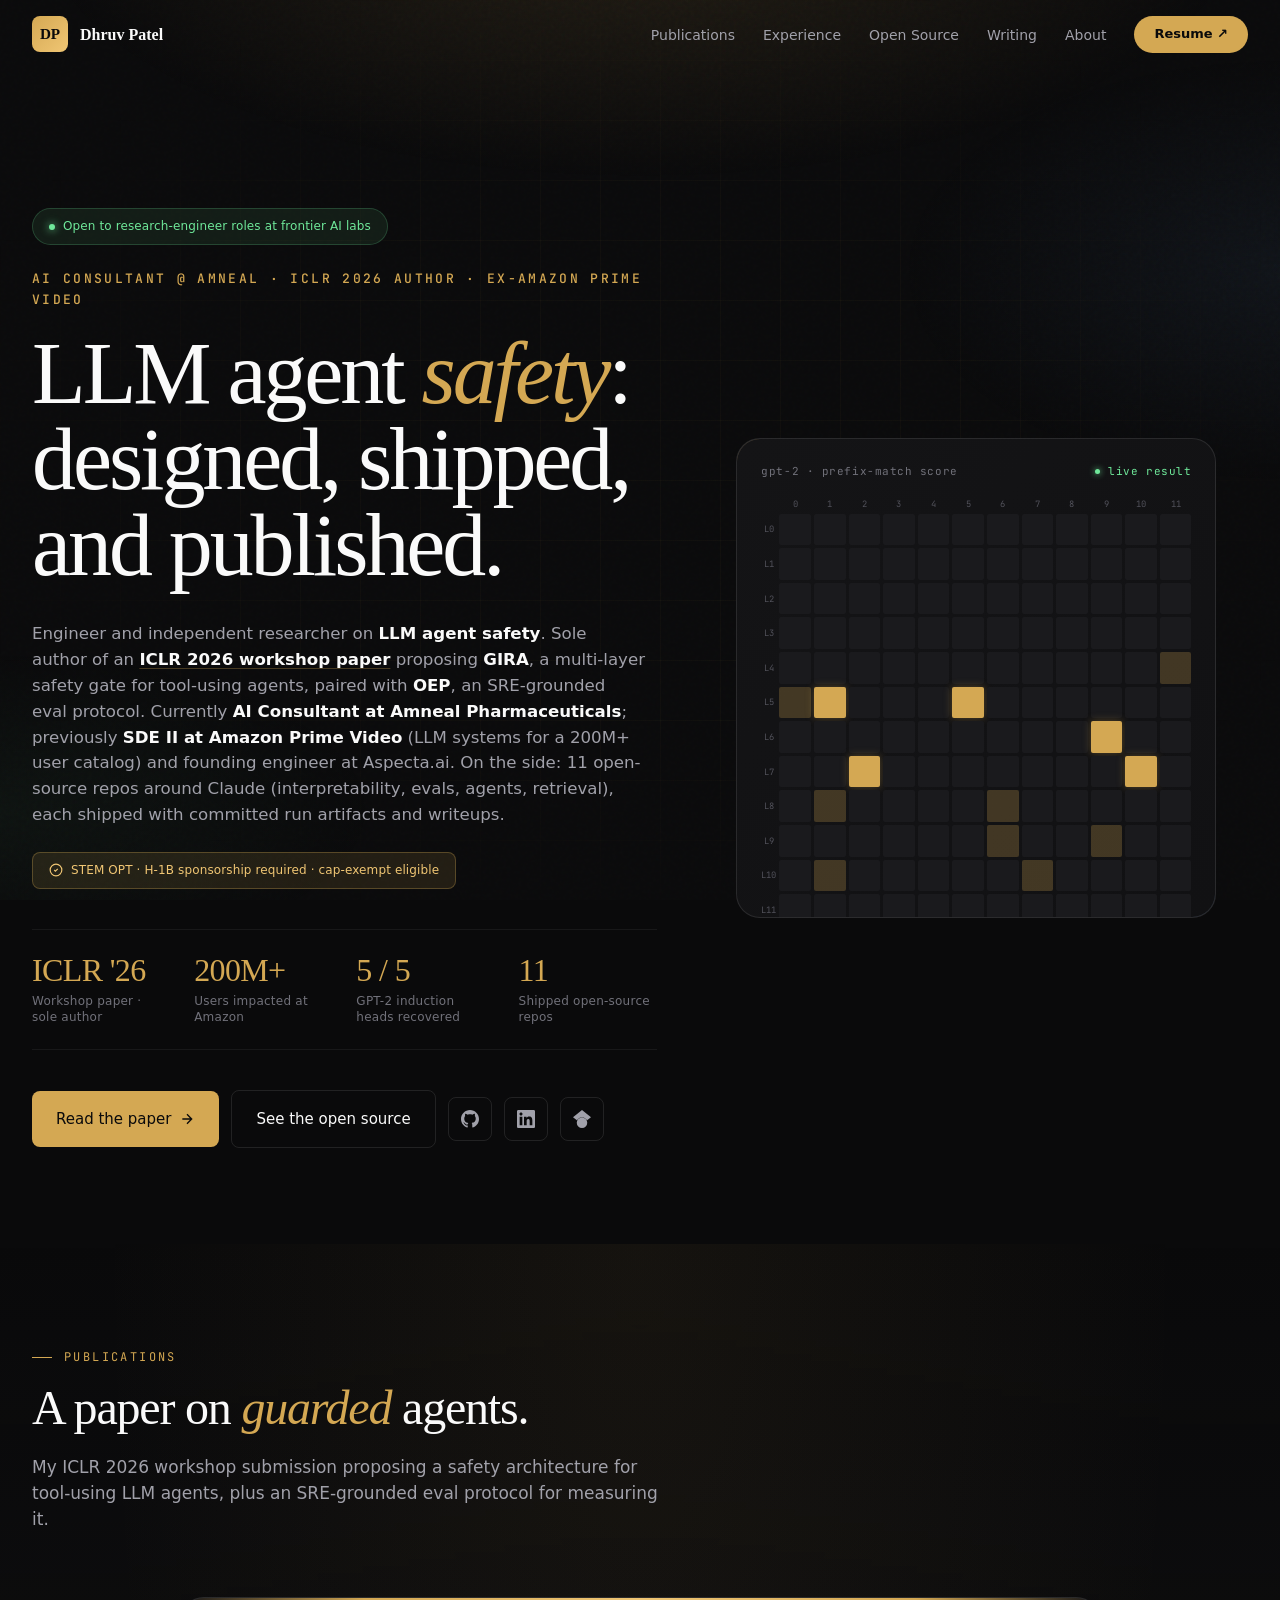
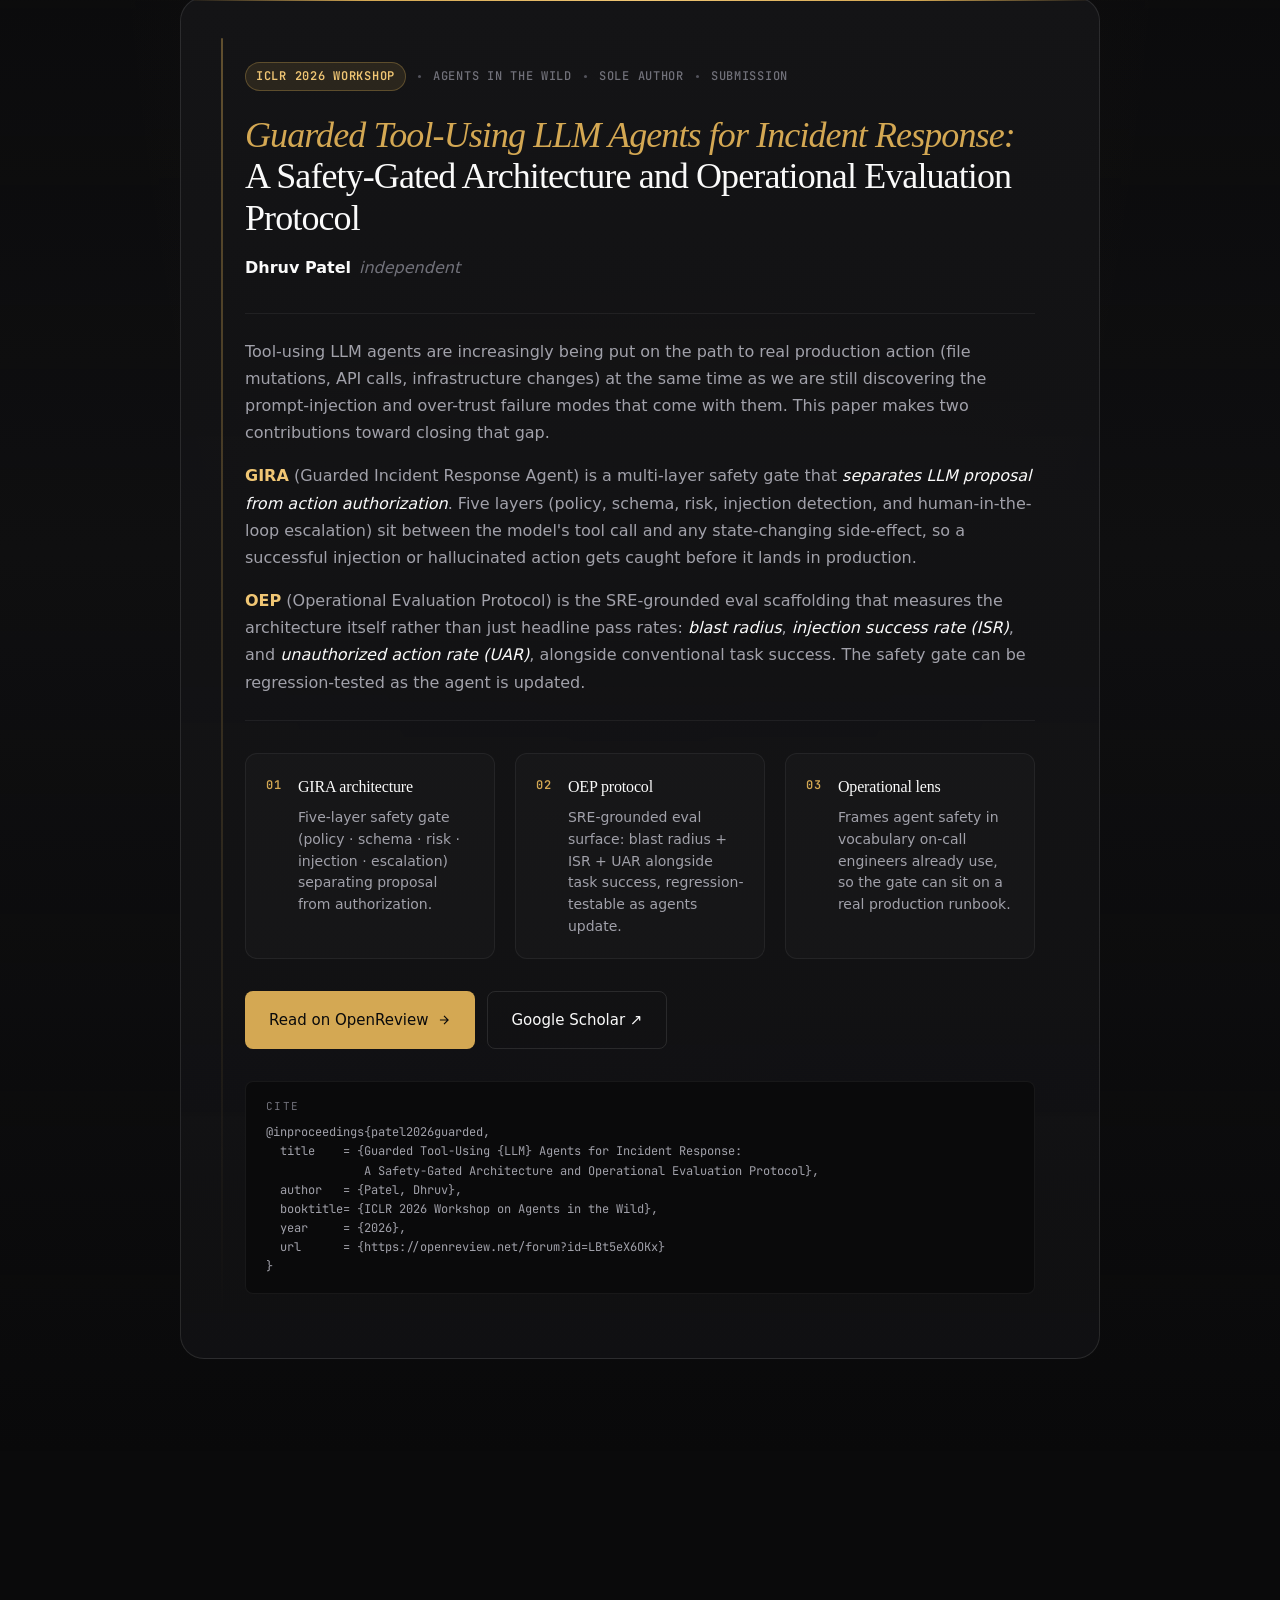
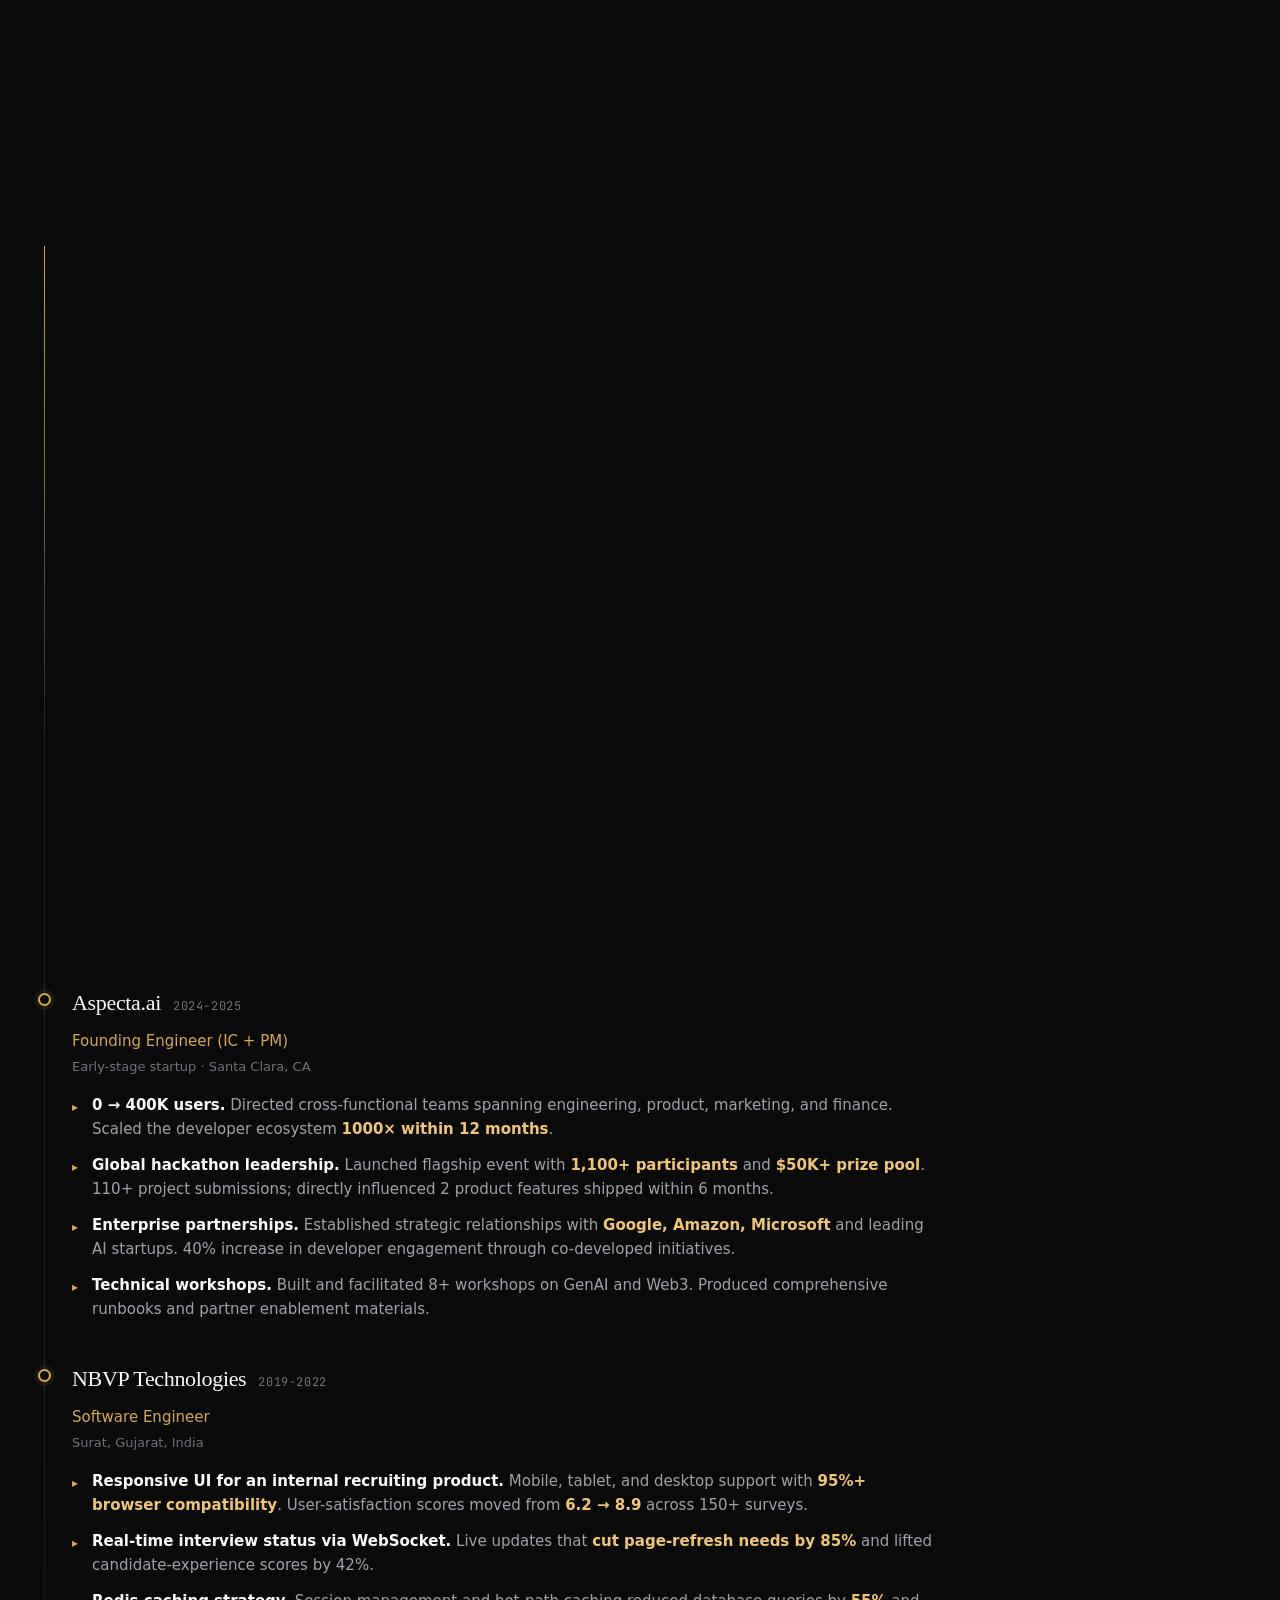
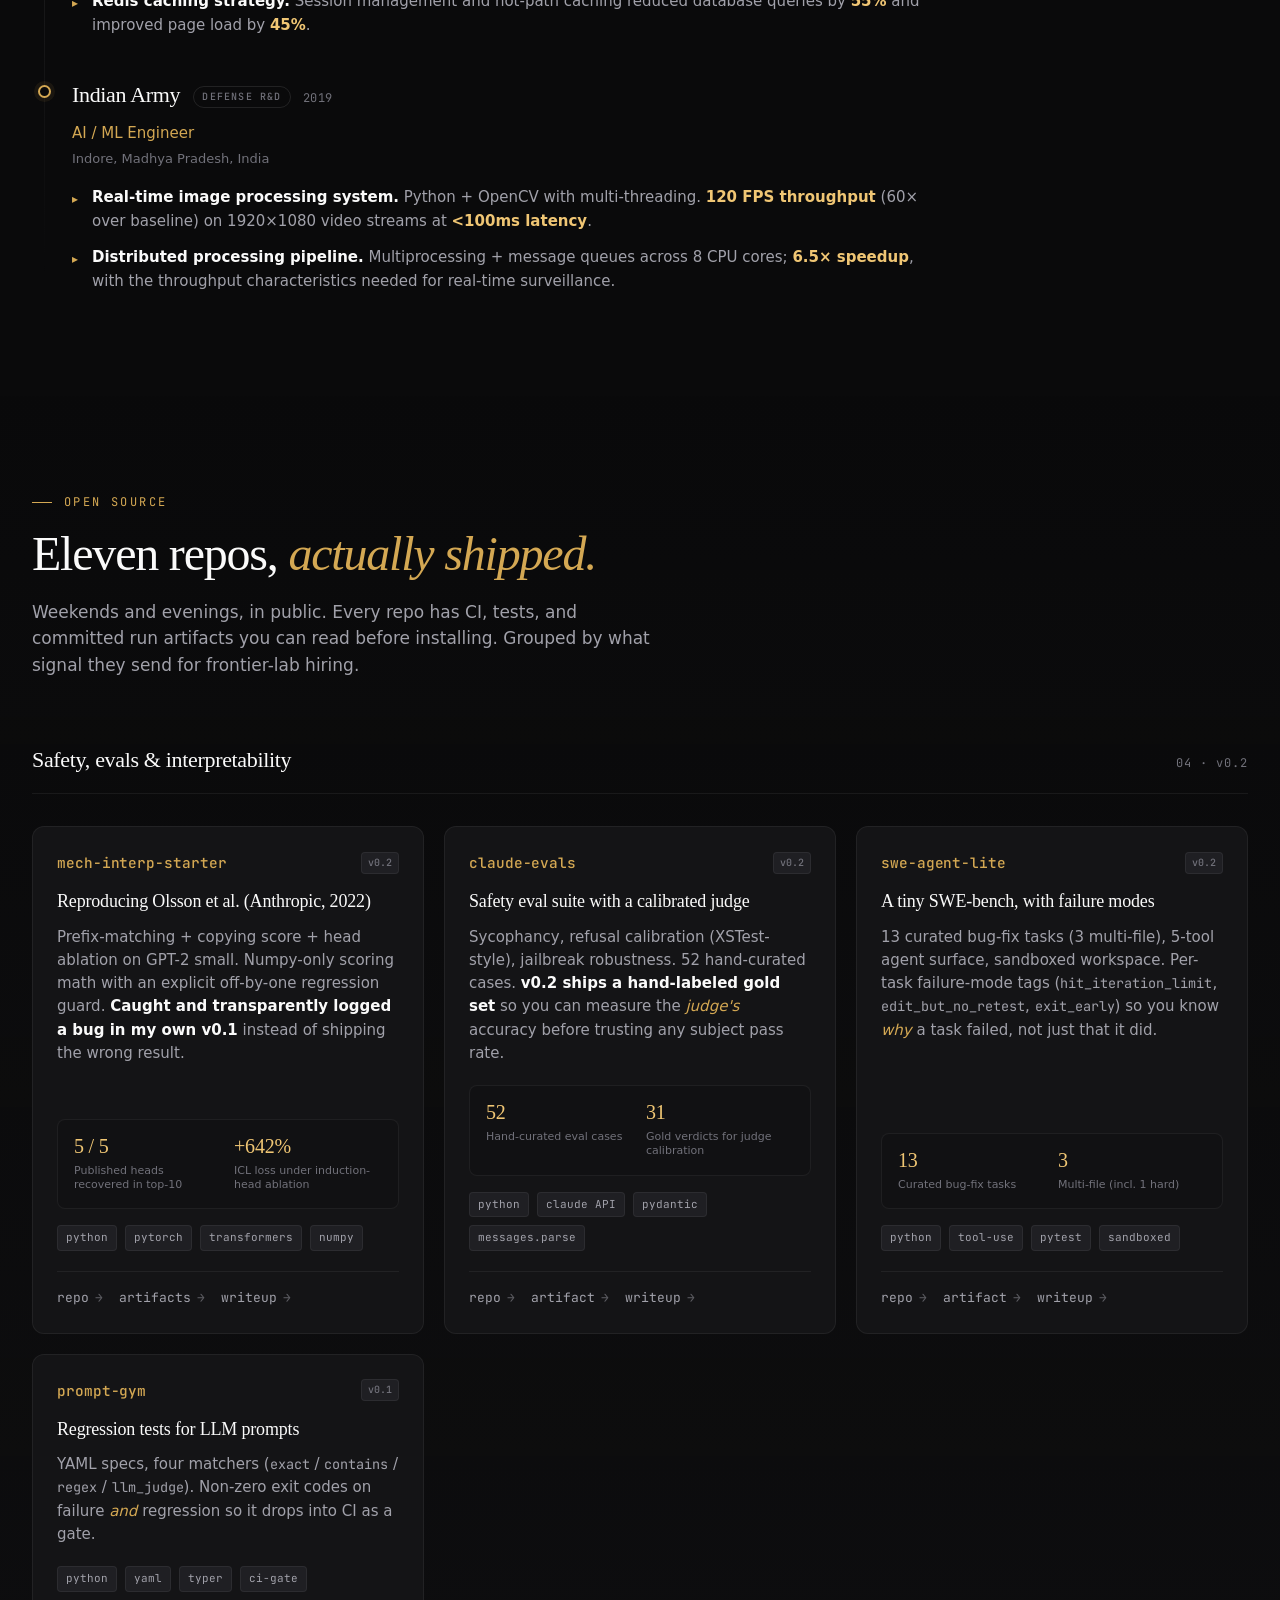
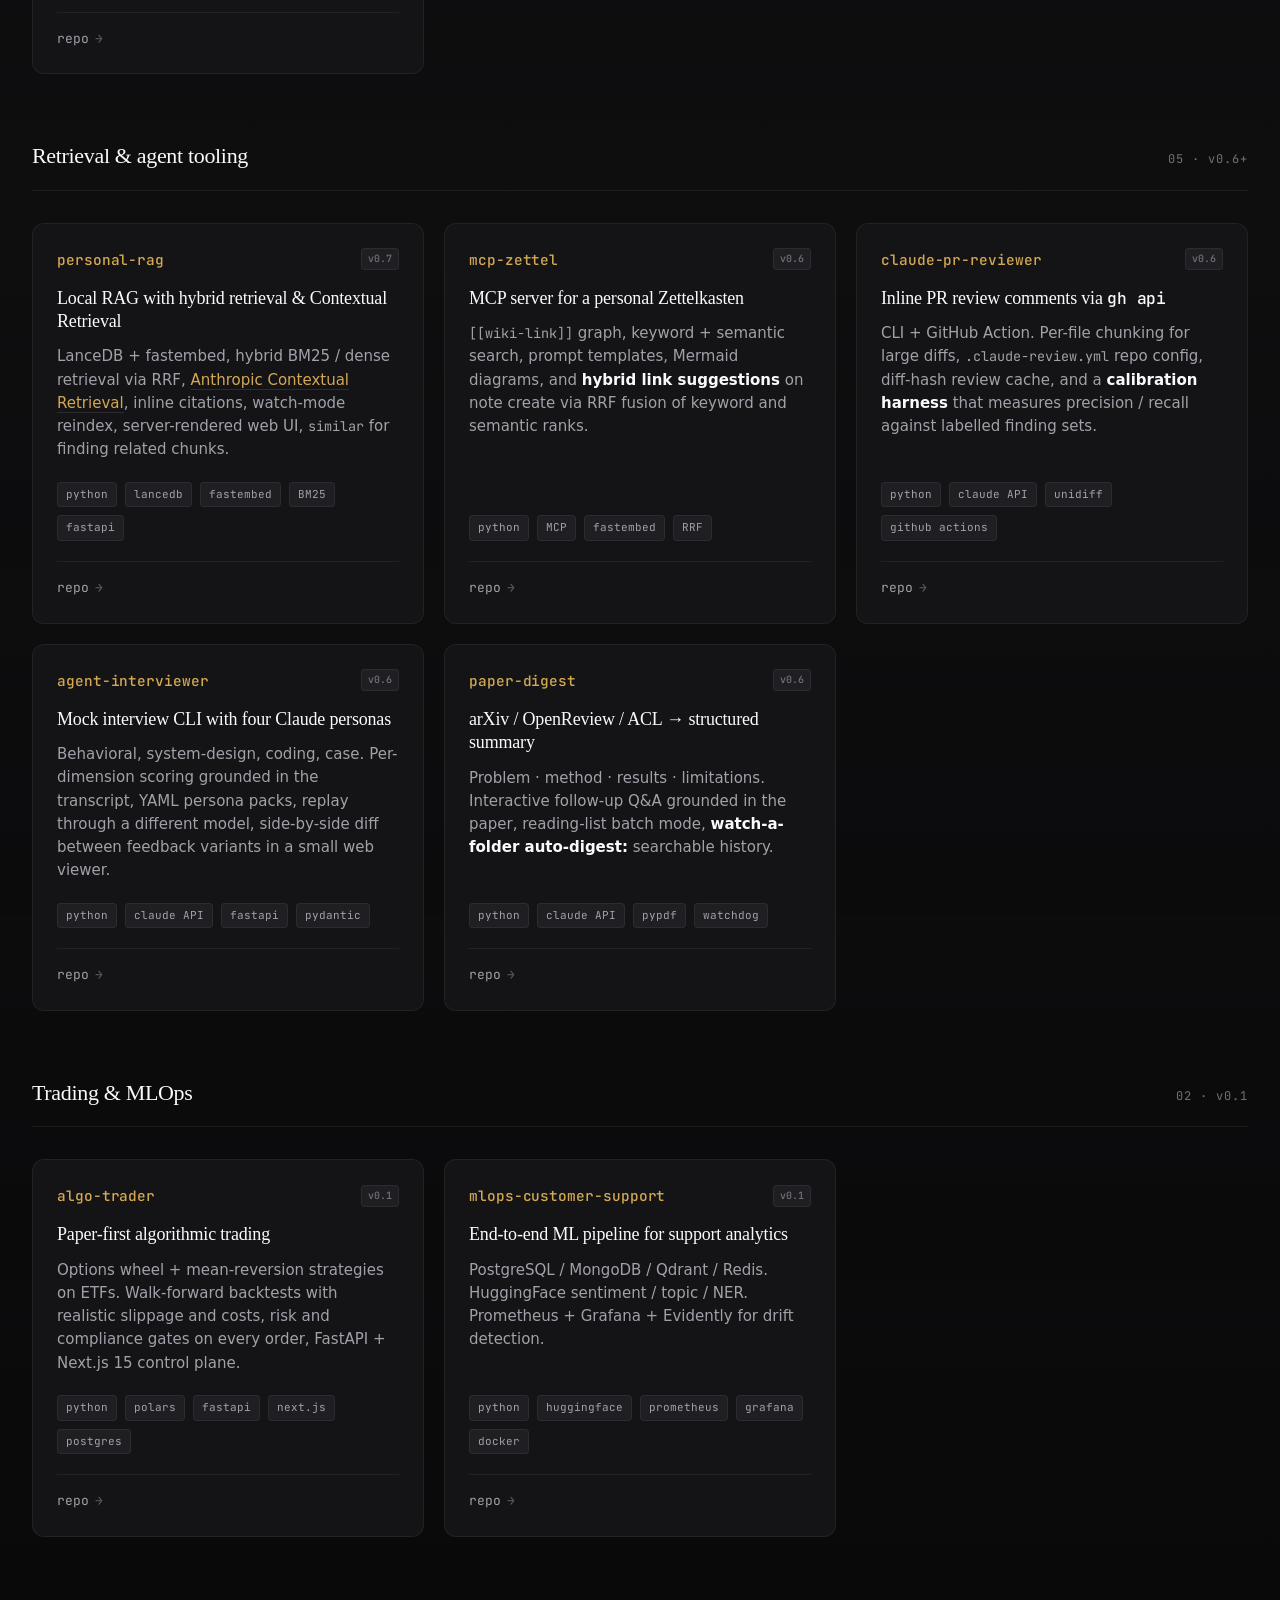
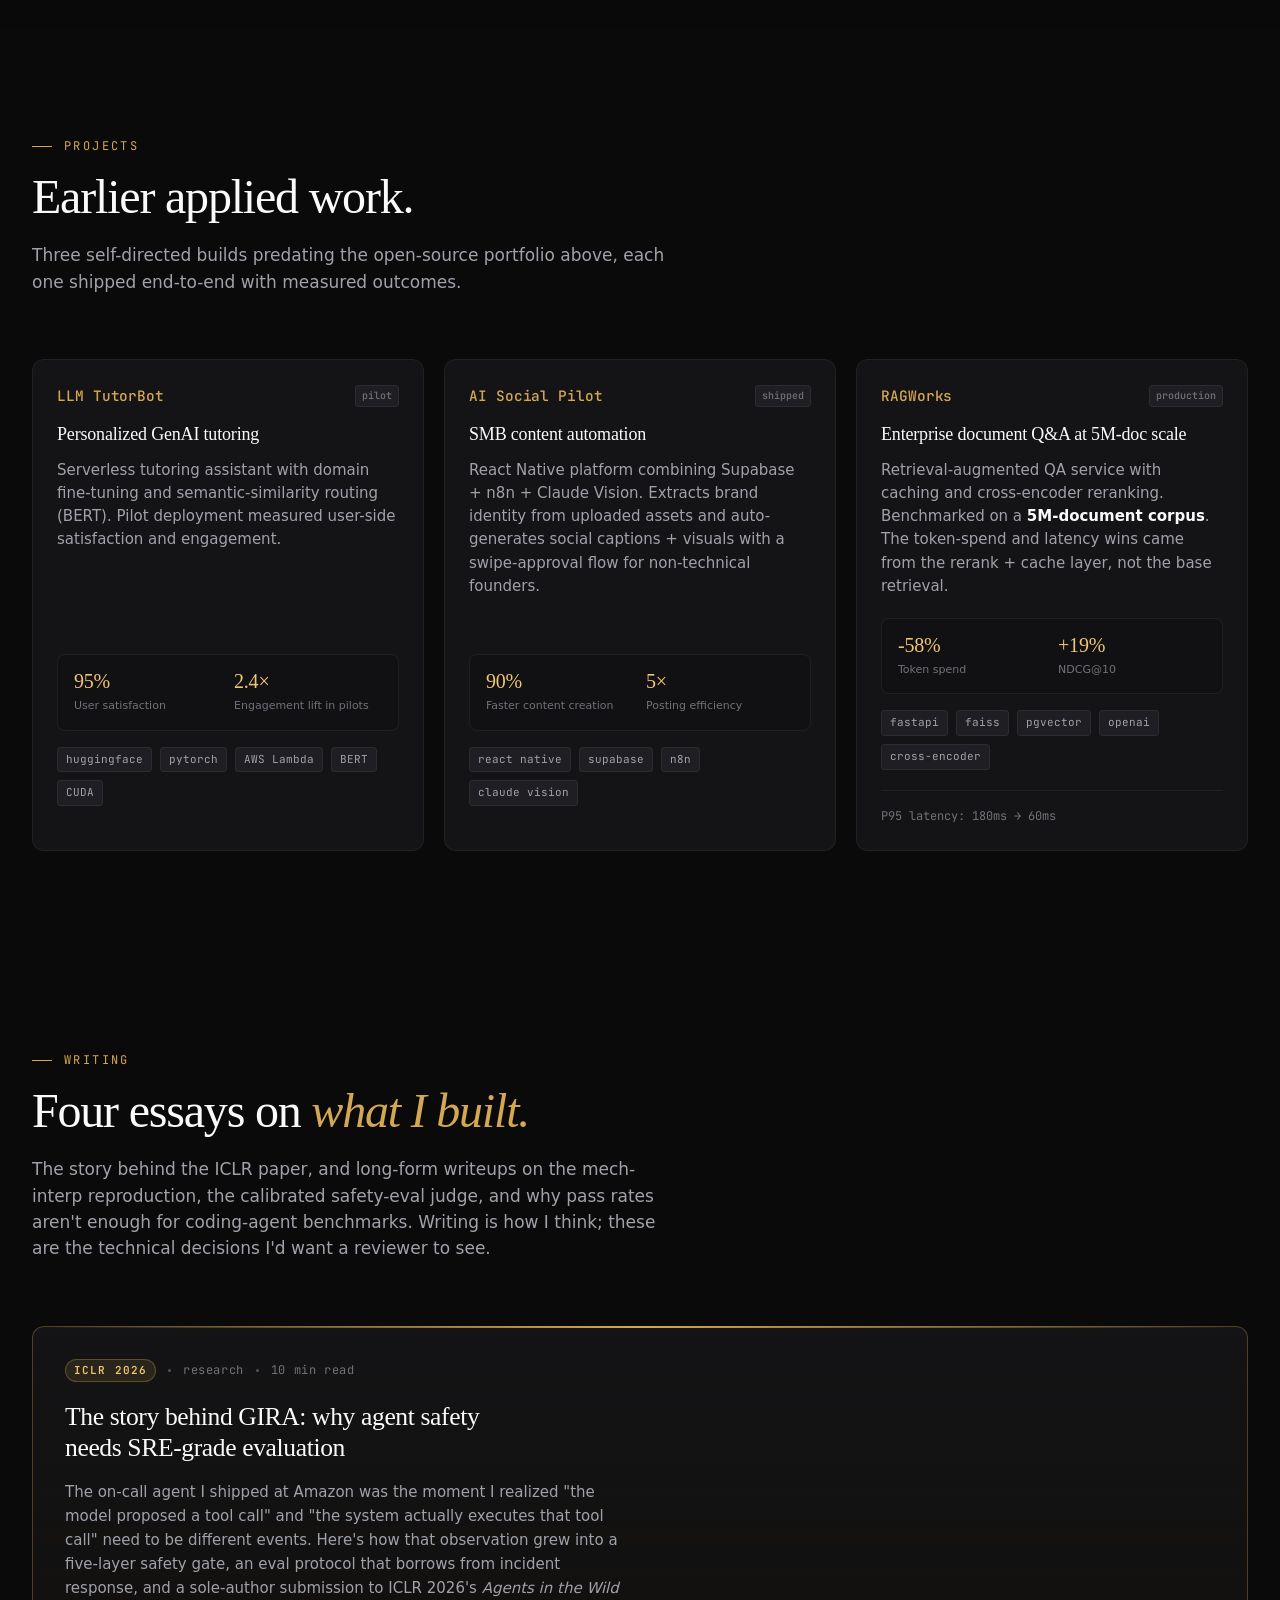
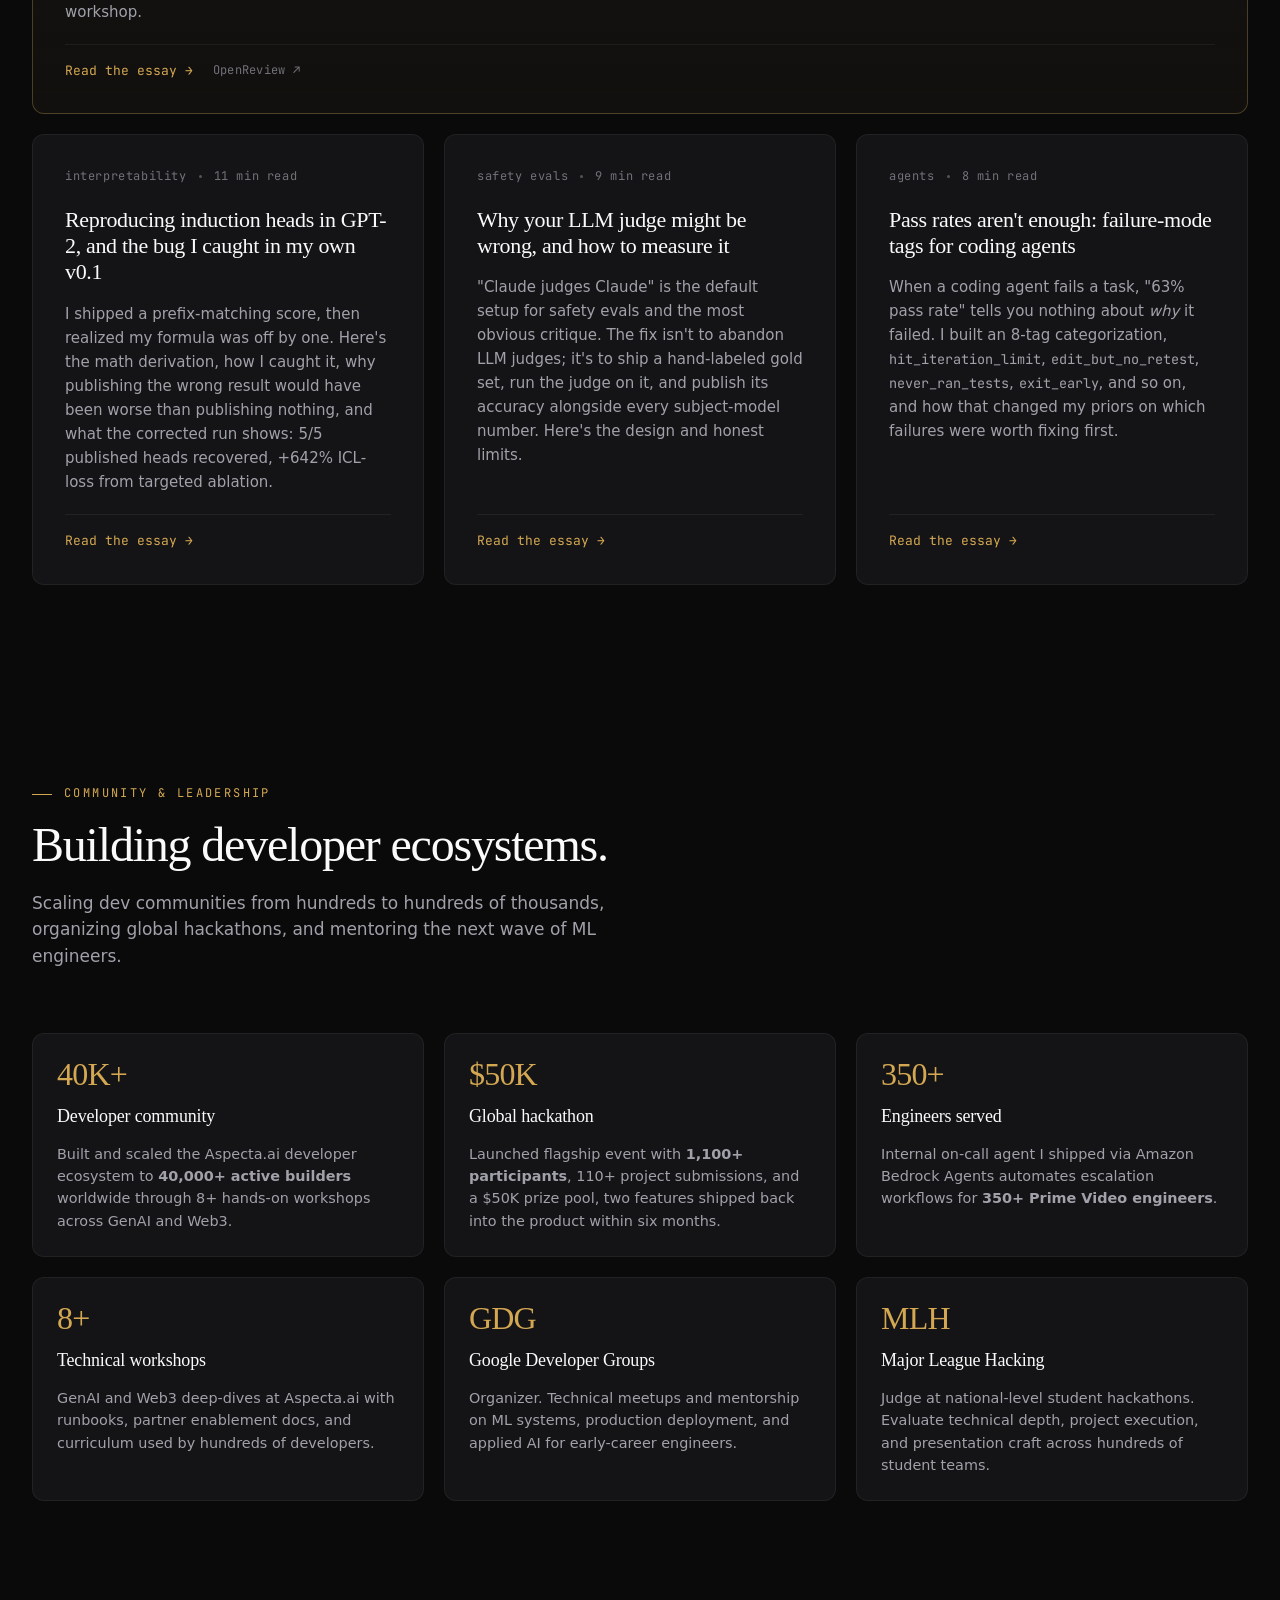
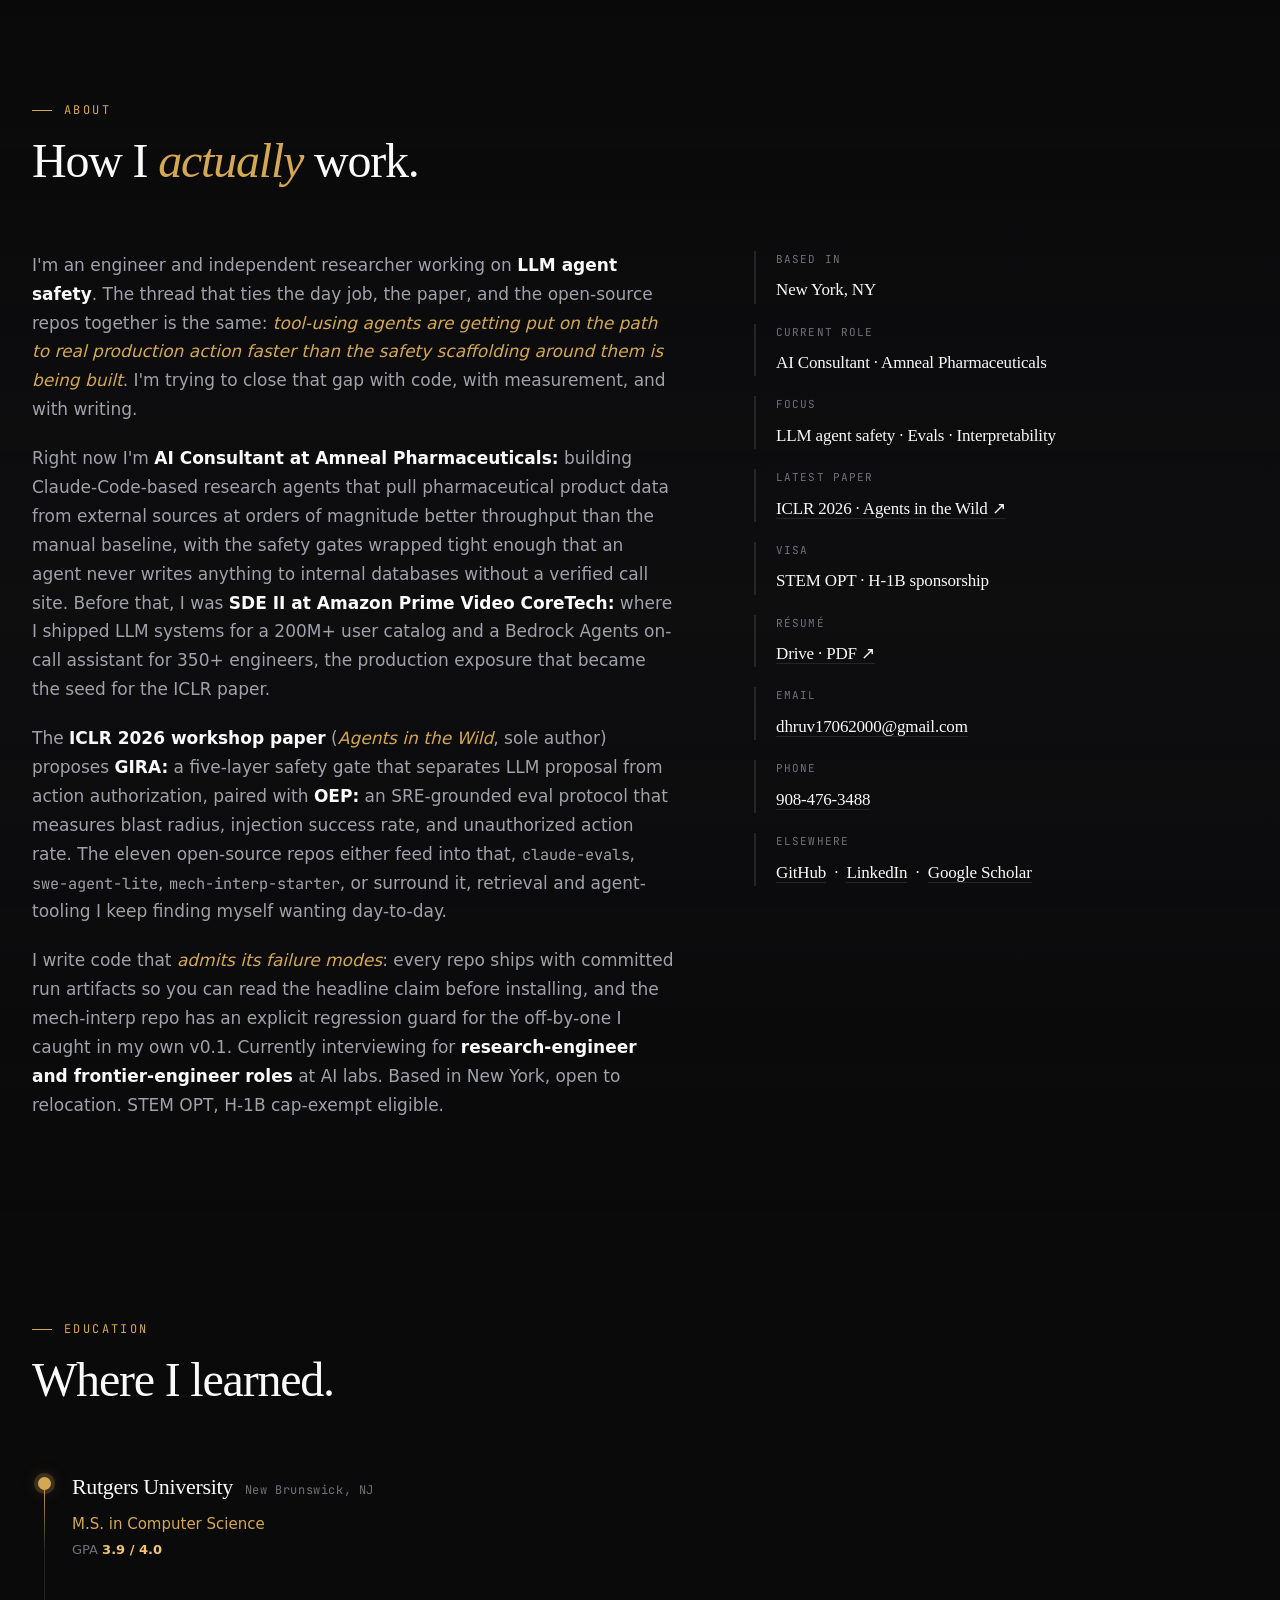
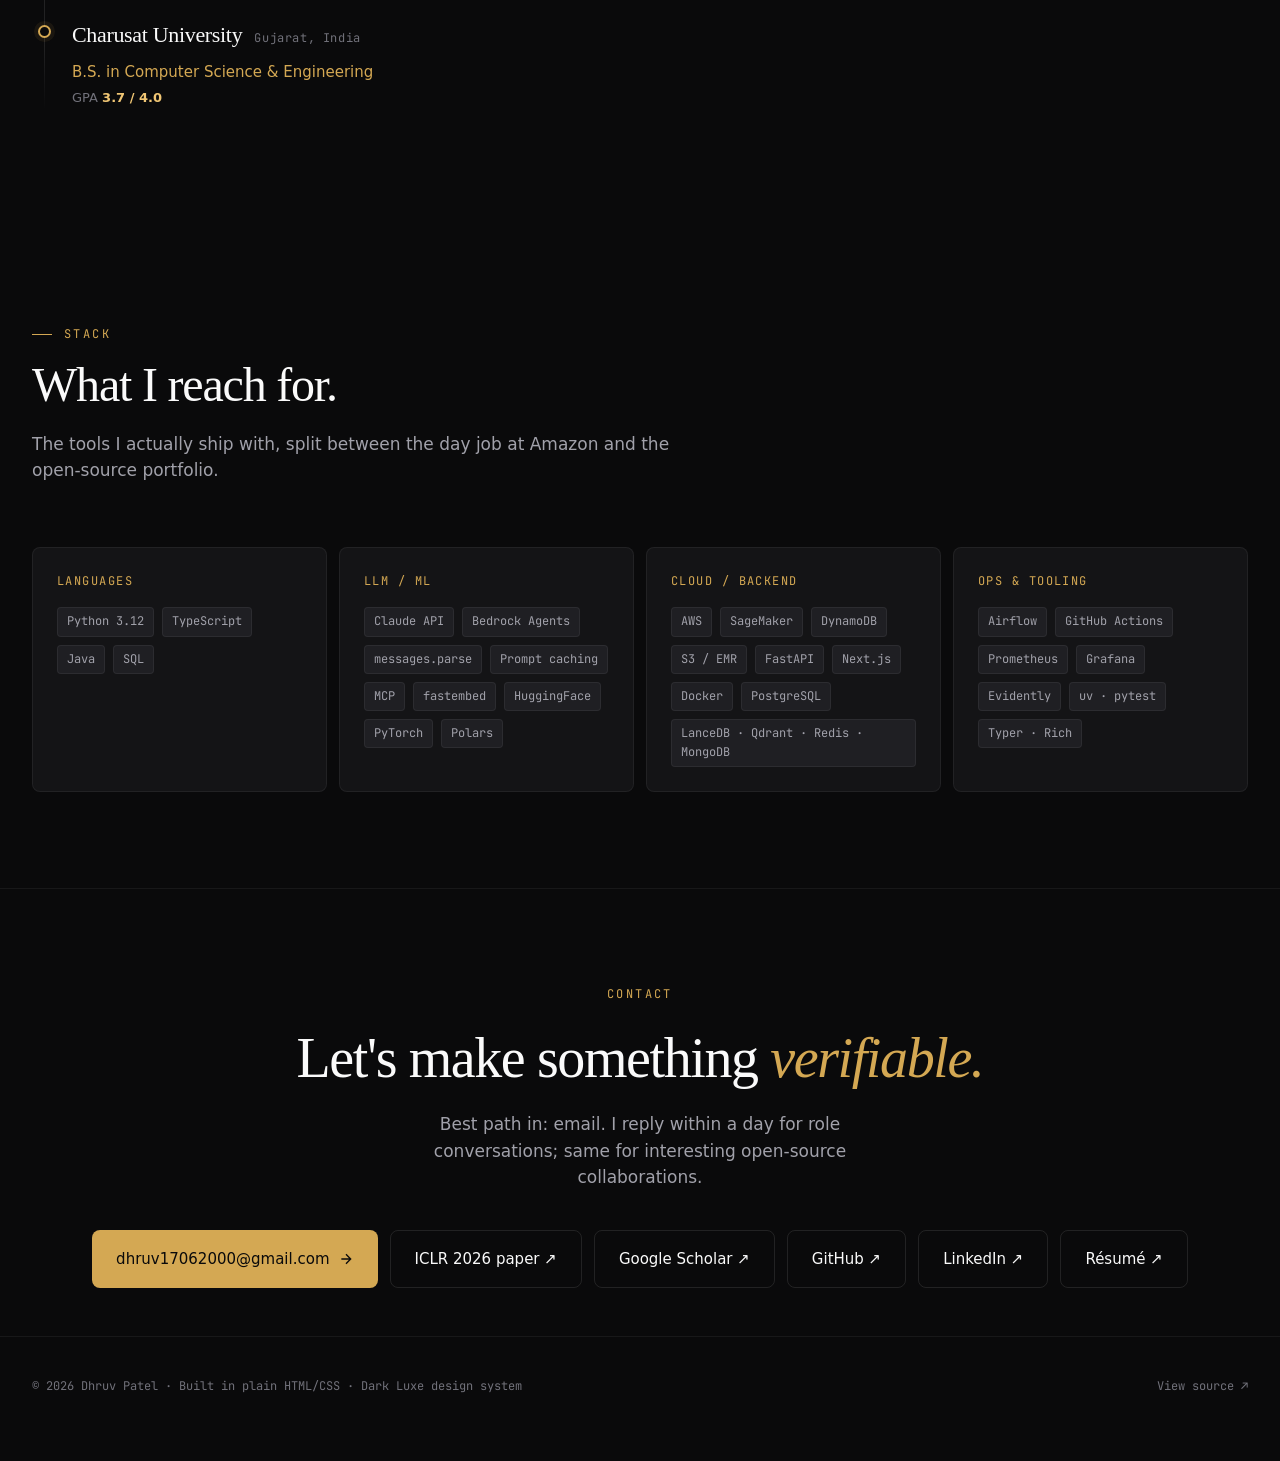
==== commit a002514c: "remove em dashes (replace with comma / period / colon by context) Bulk pass: every em dash (U+2014) " ====
--- a/index.html
+++ b/index.html
@@ -3,14 +3,14 @@
 <head>
 <meta charset="UTF-8">
 <meta name="viewport" content="width=device-width, initial-scale=1.0">
-<title>Dhruv Patel — LLM Agent Safety · ICLR 2026 · ex-Amazon</title>
-<meta name="description" content="Engineer and independent researcher on LLM agent safety. Sole author of an ICLR 2026 workshop paper on safety-gated tool-using agents (GIRA + OEP). Currently AI Consultant at Amneal Pharmaceuticals; previously SDE II at Amazon Prime Video, founding engineer at Aspecta.ai. Open-source: 11 repos around Claude — interpretability, evals, agents, retrieval.">
+<title>Dhruv Patel | LLM Agent Safety, ICLR 2026, ex-Amazon</title>
+<meta name="description" content="Engineer and independent researcher on LLM agent safety. Sole author of an ICLR 2026 workshop paper on safety-gated tool-using agents (GIRA + OEP). Currently AI Consultant at Amneal Pharmaceuticals; previously SDE II at Amazon Prime Video, founding engineer at Aspecta.ai. Open-source: 11 repos around Claude, interpretability, evals, agents, retrieval.">
 <meta name="author" content="Dhruv Patel">
 <meta name="keywords" content="LLM Agent Safety, ICLR 2026, GIRA, OEP, Prompt Injection, Tool-Using Agents, Mechanistic Interpretability, Claude API, Anthropic, Amazon Prime Video, Amneal Pharmaceuticals, Aspecta.ai, NYC">
 <meta name="theme-color" content="#0a0a0b">
 
 <!-- Open Graph -->
-<meta property="og:title" content="Dhruv Patel — LLM Agent Safety · ICLR 2026 · ex-Amazon">
+<meta property="og:title" content="Dhruv Patel | LLM Agent Safety, ICLR 2026, ex-Amazon">
 <meta property="og:description" content="Engineer and independent researcher on LLM agent safety. Sole author of an ICLR 2026 workshop paper on safety-gated tool-using agents and prompt-injection defenses. AI Consultant at Amneal · ex-Amazon Prime Video.">
 <meta property="og:type" content="profile">
 <meta property="og:url" content="https://dhruvpatel1706.github.io">
@@ -30,7 +30,7 @@
 
 <style>
 /* ============================================
-   DESIGN TOKENS — Dark Luxe
+   DESIGN TOKENS · Dark Luxe
    ============================================ */
 :root {
     --bg-primary: #0a0a0b;
@@ -402,7 +402,7 @@
 .btn-icon:hover { color: var(--accent); border-color: var(--accent); background: var(--accent-muted); transform: translateY(-1px); }
 
 /* ============================================
-   HERO VISUAL — induction-heads attention grid
+   HERO VISUAL · induction-heads attention grid
    ============================================ */
 .hero-visual {
     position: relative;
@@ -645,7 +645,7 @@
 }
 
 /* ============================================
-   PUBLICATIONS — featured paper card
+   PUBLICATIONS · featured paper card
    ============================================ */
 .publications-section {
     background:
@@ -830,7 +830,7 @@
 }
 
 /* ============================================
-   WORK CATEGORY — open source repos
+   WORK CATEGORY · open source repos
    ============================================ */
 .work-cat {
     margin-bottom: var(--s-16);
@@ -1309,7 +1309,7 @@
 <nav class="nav" id="nav" aria-label="Primary">
     <div class="container">
         <div class="nav-inner">
-            <a href="#" class="nav-logo" aria-label="Dhruv Patel — home">
+            <a href="#" class="nav-logo" aria-label="Dhruv Patel home">
                 <span class="nav-logo-mark">DP</span>
                 <span class="nav-logo-text">Dhruv Patel</span>
             </a>
@@ -1355,10 +1355,10 @@
                 </div>
                 <div class="hero-eyebrow reveal" data-delay="1">AI Consultant @ Amneal · ICLR 2026 author · ex-Amazon Prime Video</div>
                 <h1 class="hero-title reveal" data-delay="1">
-                    LLM agent <em>safety</em> — designed, shipped, and published.
+                    LLM agent <em>safety</em>: designed, shipped, and published.
                 </h1>
                 <p class="hero-sub reveal" data-delay="2">
-                    Engineer and independent researcher on <strong>LLM agent safety</strong>. Sole author of an <a href="https://openreview.net/forum?id=LBt5eX6OKx" target="_blank" rel="noopener" style="color:var(--accent-bright);text-decoration:underline;text-decoration-color:var(--border-accent);text-underline-offset:3px;"><strong>ICLR 2026 workshop paper</strong></a> proposing <strong>GIRA</strong>, a multi-layer safety gate for tool-using agents, paired with <strong>OEP</strong>, an SRE-grounded eval protocol. Currently <strong>AI Consultant at Amneal Pharmaceuticals</strong>; previously <strong>SDE II at Amazon Prime Video</strong> (LLM systems for a 200M+ user catalog) and founding engineer at Aspecta.ai. On the side: 11 open-source repos around Claude — interpretability, evals, agents, retrieval — with committed run artifacts and writeups.
+                    Engineer and independent researcher on <strong>LLM agent safety</strong>. Sole author of an <a href="https://openreview.net/forum?id=LBt5eX6OKx" target="_blank" rel="noopener" style="color:var(--accent-bright);text-decoration:underline;text-decoration-color:var(--border-accent);text-underline-offset:3px;"><strong>ICLR 2026 workshop paper</strong></a> proposing <strong>GIRA</strong>, a multi-layer safety gate for tool-using agents, paired with <strong>OEP</strong>, an SRE-grounded eval protocol. Currently <strong>AI Consultant at Amneal Pharmaceuticals</strong>; previously <strong>SDE II at Amazon Prime Video</strong> (LLM systems for a 200M+ user catalog) and founding engineer at Aspecta.ai. On the side: 11 open-source repos around Claude (interpretability, evals, agents, retrieval), each shipped with committed run artifacts and writeups.
                 </p>
 
                 <div class="visa-badge reveal" data-delay="2">
@@ -1454,13 +1454,13 @@
 
             <div class="paper-authors">
                 <span class="paper-author-name">Dhruv Patel</span>
-                <span class="paper-author-aff">— independent</span>
+                <span class="paper-author-aff">independent</span>
             </div>
 
             <div class="paper-abstract">
-                <p>Tool-using LLM agents are increasingly being put on the path to real production action — file mutations, API calls, infrastructure changes — at the same time as we are still discovering the prompt-injection and over-trust failure modes that come with them. This paper makes two contributions toward closing that gap.</p>
-                <p><strong>GIRA</strong> (Guarded Incident Response Agent) is a multi-layer safety gate that <em>separates LLM proposal from action authorization</em>. Five layers — policy, schema, risk, injection detection, and human-in-the-loop escalation — sit between the model's tool call and any state-changing side-effect, so a successful injection or hallucinated action gets caught before it lands in production.</p>
-                <p><strong>OEP</strong> (Operational Evaluation Protocol) is the SRE-grounded eval scaffolding that measures the architecture itself rather than just headline pass rates: <em>blast radius</em>, <em>injection success rate (ISR)</em>, and <em>unauthorized action rate (UAR)</em>, alongside conventional task success — so the safety gate can be regression-tested as the agent is updated.</p>
+                <p>Tool-using LLM agents are increasingly being put on the path to real production action (file mutations, API calls, infrastructure changes) at the same time as we are still discovering the prompt-injection and over-trust failure modes that come with them. This paper makes two contributions toward closing that gap.</p>
+                <p><strong>GIRA</strong> (Guarded Incident Response Agent) is a multi-layer safety gate that <em>separates LLM proposal from action authorization</em>. Five layers (policy, schema, risk, injection detection, and human-in-the-loop escalation) sit between the model's tool call and any state-changing side-effect, so a successful injection or hallucinated action gets caught before it lands in production.</p>
+                <p><strong>OEP</strong> (Operational Evaluation Protocol) is the SRE-grounded eval scaffolding that measures the architecture itself rather than just headline pass rates: <em>blast radius</em>, <em>injection success rate (ISR)</em>, and <em>unauthorized action rate (UAR)</em>, alongside conventional task success. The safety gate can be regression-tested as the agent is updated.</p>
             </div>
 
             <div class="paper-contributions">
@@ -1475,14 +1475,14 @@
                     <div class="paper-contrib-num">02</div>
                     <div class="paper-contrib-body">
                         <div class="paper-contrib-title">OEP protocol</div>
-                        <div class="paper-contrib-text">SRE-grounded eval surface: blast radius + ISR + UAR alongside task success — regression-testable as agents update.</div>
+                        <div class="paper-contrib-text">SRE-grounded eval surface: blast radius + ISR + UAR alongside task success, regression-testable as agents update.</div>
                     </div>
                 </div>
                 <div class="paper-contrib">
                     <div class="paper-contrib-num">03</div>
                     <div class="paper-contrib-body">
                         <div class="paper-contrib-title">Operational lens</div>
-                        <div class="paper-contrib-text">Frames agent safety in vocabulary on-call engineers already use — so the gate can sit on a real production runbook.</div>
+                        <div class="paper-contrib-text">Frames agent safety in vocabulary on-call engineers already use, so the gate can sit on a real production runbook.</div>
                     </div>
                 </div>
             </div>
@@ -1524,57 +1524,57 @@
             <article class="exp-item exp-current reveal">
                 <div class="exp-head">
                     <h3 class="exp-company">Amneal Pharmaceuticals <span class="exp-current-pill">Current</span></h3>
-                    <span class="exp-period">2026 — Present</span>
+                    <span class="exp-period">2026-Present</span>
                 </div>
                 <div class="exp-role-line">AI Consultant</div>
                 <div class="exp-location">Long Island, NY</div>
                 <ul class="exp-highlights">
-                    <li><strong>Claude Code research agent for NDC enrichment</strong> — Built an agent that pulled <span class="hl-val">1,000+ NDCs</span> with their attributes from external pharmaceutical data sources <span class="hl-val">in ~5 hours</span> — the same scope a manual offshore effort had covered <span class="hl-val">~250 of in 6 months</span>. Standardized the workflow into a reusable internal tool.</li>
-                    <li><strong>Enterprise AI &amp; data pipelines</strong> — Building AI, data analytics, and master data management pipelines spanning Amneal's pharmaceutical product systems.</li>
-                    <li><strong>Direct application of GIRA-style guards</strong> — Where the agent acts on internal databases, layering policy + schema + risk gates before a write operation lands. The ICLR paper grew out of exactly this kind of production constraint.</li>
+                    <li><strong>Claude Code research agent for NDC enrichment.</strong> Built an agent that pulled <span class="hl-val">1,000+ NDCs</span> with their attributes from external pharmaceutical data sources <span class="hl-val">in ~5 hours</span>, the same scope a manual offshore effort had covered <span class="hl-val">~250 of in 6 months</span>. Standardized the workflow into a reusable internal tool.</li>
+                    <li><strong>Enterprise AI &amp; data pipelines.</strong> Building AI, data analytics, and master data management pipelines spanning Amneal's pharmaceutical product systems.</li>
+                    <li><strong>Direct application of GIRA-style guards.</strong> Where the agent acts on internal databases, layering policy + schema + risk gates before a write operation lands. The ICLR paper grew out of exactly this kind of production constraint.</li>
                 </ul>
             </article>
 
             <article class="exp-item reveal">
                 <div class="exp-head">
                     <h3 class="exp-company">Amazon</h3>
-                    <span class="exp-period">2025 — 2026</span>
+                    <span class="exp-period">2025-2026</span>
                 </div>
                 <div class="exp-role-line">Software Development Engineer II</div>
                 <div class="exp-location">Prime Video CoreTech · New York, NY</div>
                 <ul class="exp-highlights">
-                    <li><strong>LLM-powered classification engine</strong> — Designed and shipped the micro-genre system for Prime Video's storefront. Personalized title carousels for a <span class="hl-val">200M+ user catalog</span>, with cross-team coordination across product, design, and ML platform.</li>
-                    <li><strong>Real-time ML pipelines</strong> — Built on AWS SageMaker, DynamoDB, S3, and EMR. <span class="hl-val">~30% latency reduction</span> in benchmarked runs; load-tested across IAD, PDX, DUB, ZAZ regions using CloudWatch, ALBs, and CloudFormation.</li>
-                    <li><strong>Bedrock Agents on-call assistant</strong> — Built an internal Amazon Bedrock Agents-based assistant for the on-call escalation workflow, used by <span class="hl-val">350+ Prime Video engineers</span>. <em>First production exposure to tool-using agent safety</em> — directly informed my later GIRA work.</li>
+                    <li><strong>LLM-powered classification engine.</strong> Designed and shipped the micro-genre system for Prime Video's storefront. Personalized title carousels for a <span class="hl-val">200M+ user catalog</span>, with cross-team coordination across product, design, and ML platform.</li>
+                    <li><strong>Real-time ML pipelines.</strong> Built on AWS SageMaker, DynamoDB, S3, and EMR. <span class="hl-val">~30% latency reduction</span> in benchmarked runs; load-tested across IAD, PDX, DUB, ZAZ regions using CloudWatch, ALBs, and CloudFormation.</li>
+                    <li><strong>Bedrock Agents on-call assistant.</strong> Built an internal Amazon Bedrock Agents-based assistant for the on-call escalation workflow, used by <span class="hl-val">350+ Prime Video engineers</span>. <em>First production exposure to tool-using agent safety</em>, which directly informed my later GIRA work.</li>
                 </ul>
             </article>
 
             <article class="exp-item reveal">
                 <div class="exp-head">
                     <h3 class="exp-company">Aspecta.ai</h3>
-                    <span class="exp-period">2024 — 2025</span>
+                    <span class="exp-period">2024-2025</span>
                 </div>
                 <div class="exp-role-line">Founding Engineer (IC + PM)</div>
                 <div class="exp-location">Early-stage startup · Santa Clara, CA</div>
                 <ul class="exp-highlights">
-                    <li><strong>0 → 400K users</strong> — Directed cross-functional teams spanning engineering, product, marketing, and finance. Scaled the developer ecosystem <span class="hl-val">1000× within 12 months</span>.</li>
-                    <li><strong>Global hackathon leadership</strong> — Launched flagship event with <span class="hl-val">1,100+ participants</span> and <span class="hl-val">$50K+ prize pool</span>. 110+ project submissions; directly influenced 2 product features shipped within 6 months.</li>
-                    <li><strong>Enterprise partnerships</strong> — Established strategic relationships with <span class="hl-val">Google, Amazon, Microsoft</span> and leading AI startups. 40% increase in developer engagement through co-developed initiatives.</li>
-                    <li><strong>Technical workshops</strong> — Built and facilitated 8+ workshops on GenAI and Web3. Produced comprehensive runbooks and partner enablement materials.</li>
+                    <li><strong>0 → 400K users.</strong> Directed cross-functional teams spanning engineering, product, marketing, and finance. Scaled the developer ecosystem <span class="hl-val">1000× within 12 months</span>.</li>
+                    <li><strong>Global hackathon leadership.</strong> Launched flagship event with <span class="hl-val">1,100+ participants</span> and <span class="hl-val">$50K+ prize pool</span>. 110+ project submissions; directly influenced 2 product features shipped within 6 months.</li>
+                    <li><strong>Enterprise partnerships.</strong> Established strategic relationships with <span class="hl-val">Google, Amazon, Microsoft</span> and leading AI startups. 40% increase in developer engagement through co-developed initiatives.</li>
+                    <li><strong>Technical workshops.</strong> Built and facilitated 8+ workshops on GenAI and Web3. Produced comprehensive runbooks and partner enablement materials.</li>
                 </ul>
             </article>
 
             <article class="exp-item reveal">
                 <div class="exp-head">
                     <h3 class="exp-company">NBVP Technologies</h3>
-                    <span class="exp-period">2019 — 2022</span>
+                    <span class="exp-period">2019-2022</span>
                 </div>
                 <div class="exp-role-line">Software Engineer</div>
                 <div class="exp-location">Surat, Gujarat, India</div>
                 <ul class="exp-highlights">
-                    <li><strong>Responsive UI for an internal recruiting product</strong> — Mobile, tablet, and desktop support with <span class="hl-val">95%+ browser compatibility</span>. User-satisfaction scores moved from <span class="hl-val">6.2 → 8.9</span> across 150+ surveys.</li>
-                    <li><strong>Real-time interview status via WebSocket</strong> — Live updates that <span class="hl-val">cut page-refresh needs by 85%</span> and lifted candidate-experience scores by 42%.</li>
-                    <li><strong>Redis caching strategy</strong> — Session management and hot-path caching reduced database queries by <span class="hl-val">55%</span> and improved page load by <span class="hl-val">45%</span>.</li>
+                    <li><strong>Responsive UI for an internal recruiting product.</strong> Mobile, tablet, and desktop support with <span class="hl-val">95%+ browser compatibility</span>. User-satisfaction scores moved from <span class="hl-val">6.2 → 8.9</span> across 150+ surveys.</li>
+                    <li><strong>Real-time interview status via WebSocket.</strong> Live updates that <span class="hl-val">cut page-refresh needs by 85%</span> and lifted candidate-experience scores by 42%.</li>
+                    <li><strong>Redis caching strategy.</strong> Session management and hot-path caching reduced database queries by <span class="hl-val">55%</span> and improved page load by <span class="hl-val">45%</span>.</li>
                 </ul>
             </article>
 
@@ -1586,8 +1586,8 @@
                 <div class="exp-role-line">AI / ML Engineer</div>
                 <div class="exp-location">Indore, Madhya Pradesh, India</div>
                 <ul class="exp-highlights">
-                    <li><strong>Real-time image processing system</strong> — Python + OpenCV with multi-threading. <span class="hl-val">120 FPS throughput</span> (60× over baseline) on 1920×1080 video streams at <span class="hl-val">&lt;100ms latency</span>.</li>
-                    <li><strong>Distributed processing pipeline</strong> — Multiprocessing + message queues across 8 CPU cores; <span class="hl-val">6.5× speedup</span>, with the throughput characteristics needed for real-time surveillance.</li>
+                    <li><strong>Real-time image processing system.</strong> Python + OpenCV with multi-threading. <span class="hl-val">120 FPS throughput</span> (60× over baseline) on 1920×1080 video streams at <span class="hl-val">&lt;100ms latency</span>.</li>
+                    <li><strong>Distributed processing pipeline.</strong> Multiprocessing + message queues across 8 CPU cores; <span class="hl-val">6.5× speedup</span>, with the throughput characteristics needed for real-time surveillance.</li>
                 </ul>
             </article>
 
@@ -1765,7 +1765,7 @@
                         <span class="work-version">v0.6</span>
                     </div>
                     <h3 class="work-head">arXiv / OpenReview / ACL → structured summary</h3>
-                    <p class="work-desc">Problem · method · results · limitations. Interactive follow-up Q&amp;A grounded in the paper, reading-list batch mode, <strong>watch-a-folder auto-digest</strong>, searchable history.</p>
+                    <p class="work-desc">Problem · method · results · limitations. Interactive follow-up Q&amp;A grounded in the paper, reading-list batch mode, <strong>watch-a-folder auto-digest:</strong> searchable history.</p>
                     <div class="work-tags">
                         <span class="tag">python</span><span class="tag">claude API</span><span class="tag">pypdf</span><span class="tag">watchdog</span>
                     </div>
@@ -1826,7 +1826,7 @@
         <div class="section-head reveal">
             <div class="section-eyebrow">Projects</div>
             <h2 class="section-title">Earlier applied work.</h2>
-            <p class="section-sub">Three self-directed builds predating the open-source portfolio above — each one shipped end-to-end with measured outcomes.</p>
+            <p class="section-sub">Three self-directed builds predating the open-source portfolio above, each one shipped end-to-end with measured outcomes.</p>
         </div>
 
         <div class="work-grid">
@@ -1913,7 +1913,7 @@
                 <div class="writing-meta">
                     <span>interpretability</span><span class="dot"></span><span>11 min read</span>
                 </div>
-                <h3 class="writing-title">Reproducing induction heads in GPT-2 — and the bug I caught in my own v0.1</h3>
+                <h3 class="writing-title">Reproducing induction heads in GPT-2, and the bug I caught in my own v0.1</h3>
                 <p class="writing-excerpt">I shipped a prefix-matching score, then realized my formula was off by one. Here's the math derivation, how I caught it, why publishing the wrong result would have been worse than publishing nothing, and what the corrected run shows: 5/5 published heads recovered, +642% ICL-loss from targeted ablation.</p>
                 <a class="writing-link" href="writing/induction-heads.html">Read the essay</a>
             </article>
@@ -1922,7 +1922,7 @@
                 <div class="writing-meta">
                     <span>safety evals</span><span class="dot"></span><span>9 min read</span>
                 </div>
-                <h3 class="writing-title">Why your LLM judge might be wrong — and how to measure it</h3>
+                <h3 class="writing-title">Why your LLM judge might be wrong, and how to measure it</h3>
                 <p class="writing-excerpt">"Claude judges Claude" is the default setup for safety evals and the most obvious critique. The fix isn't to abandon LLM judges; it's to ship a hand-labeled gold set, run the judge on it, and publish its accuracy alongside every subject-model number. Here's the design and honest limits.</p>
                 <a class="writing-link" href="writing/judge-calibration.html">Read the essay</a>
             </article>
@@ -1932,7 +1932,7 @@
                     <span>agents</span><span class="dot"></span><span>8 min read</span>
                 </div>
                 <h3 class="writing-title">Pass rates aren't enough: failure-mode tags for coding agents</h3>
-                <p class="writing-excerpt">When a coding agent fails a task, "63% pass rate" tells you nothing about <em>why</em> it failed. I built an 8-tag categorization — <code>hit_iteration_limit</code>, <code>edit_but_no_retest</code>, <code>never_ran_tests</code>, <code>exit_early</code>, and so on — and how that changed my priors on which failures were worth fixing first.</p>
+                <p class="writing-excerpt">When a coding agent fails a task, "63% pass rate" tells you nothing about <em>why</em> it failed. I built an 8-tag categorization, <code>hit_iteration_limit</code>, <code>edit_but_no_retest</code>, <code>never_ran_tests</code>, <code>exit_early</code>, and so on, and how that changed my priors on which failures were worth fixing first.</p>
                 <a class="writing-link" href="writing/agent-failure-modes.html">Read the essay</a>
             </article>
 
@@ -1958,7 +1958,7 @@
             <div class="leadership-card reveal" data-delay="1">
                 <div class="leadership-val">$50K</div>
                 <h3 class="leadership-title">Global hackathon</h3>
-                <p class="leadership-desc">Launched flagship event with <strong>1,100+ participants</strong>, 110+ project submissions, and a $50K prize pool — two features shipped back into the product within six months.</p>
+                <p class="leadership-desc">Launched flagship event with <strong>1,100+ participants</strong>, 110+ project submissions, and a $50K prize pool, two features shipped back into the product within six months.</p>
             </div>
             <div class="leadership-card reveal" data-delay="2">
                 <div class="leadership-val">350+</div>
@@ -1994,8 +1994,8 @@
         <div class="about-grid">
             <div class="about-body reveal">
                 <p>I'm an engineer and independent researcher working on <strong>LLM agent safety</strong>. The thread that ties the day job, the paper, and the open-source repos together is the same: <em>tool-using agents are getting put on the path to real production action faster than the safety scaffolding around them is being built</em>. I'm trying to close that gap with code, with measurement, and with writing.</p>
-                <p>Right now I'm <strong>AI Consultant at Amneal Pharmaceuticals</strong>, building Claude-Code-based research agents that pull pharmaceutical product data from external sources at orders of magnitude better throughput than the manual baseline — with the safety gates wrapped tight enough that an agent never writes anything to internal databases without a verified call site. Before that, I was <strong>SDE II at Amazon Prime Video CoreTech</strong>, where I shipped LLM systems for a 200M+ user catalog and a Bedrock Agents on-call assistant for 350+ engineers — the production exposure that became the seed for the ICLR paper.</p>
-                <p>The <strong>ICLR 2026 workshop paper</strong> (<em>Agents in the Wild</em>, sole author) proposes <strong>GIRA</strong>, a five-layer safety gate that separates LLM proposal from action authorization, paired with <strong>OEP</strong>, an SRE-grounded eval protocol that measures blast radius, injection success rate, and unauthorized action rate. The eleven open-source repos either feed into that — <code>claude-evals</code>, <code>swe-agent-lite</code>, <code>mech-interp-starter</code> — or surround it, retrieval and agent-tooling I keep finding myself wanting day-to-day.</p>
+                <p>Right now I'm <strong>AI Consultant at Amneal Pharmaceuticals:</strong> building Claude-Code-based research agents that pull pharmaceutical product data from external sources at orders of magnitude better throughput than the manual baseline, with the safety gates wrapped tight enough that an agent never writes anything to internal databases without a verified call site. Before that, I was <strong>SDE II at Amazon Prime Video CoreTech:</strong> where I shipped LLM systems for a 200M+ user catalog and a Bedrock Agents on-call assistant for 350+ engineers, the production exposure that became the seed for the ICLR paper.</p>
+                <p>The <strong>ICLR 2026 workshop paper</strong> (<em>Agents in the Wild</em>, sole author) proposes <strong>GIRA:</strong> a five-layer safety gate that separates LLM proposal from action authorization, paired with <strong>OEP:</strong> an SRE-grounded eval protocol that measures blast radius, injection success rate, and unauthorized action rate. The eleven open-source repos either feed into that, <code>claude-evals</code>, <code>swe-agent-lite</code>, <code>mech-interp-starter</code>, or surround it, retrieval and agent-tooling I keep finding myself wanting day-to-day.</p>
                 <p>I write code that <em>admits its failure modes</em>: every repo ships with committed run artifacts so you can read the headline claim before installing, and the mech-interp repo has an explicit regression guard for the off-by-one I caught in my own v0.1. Currently interviewing for <strong>research-engineer and frontier-engineer roles</strong> at AI labs. Based in New York, open to relocation. STEM OPT, H-1B cap-exempt eligible.</p>
             </div>
             <ul class="about-list reveal" data-delay="1">
@@ -2201,12 +2201,12 @@
     document.querySelectorAll('.reveal').forEach(el => obs.observe(el));
 })();
 
-// Induction-heads attention grid — real v0.2 scores from committed artifact
+// Induction-heads attention grid, real v0.2 scores from committed artifact
 (function() {
     const grid = document.getElementById('headsGrid');
     if (!grid) return;
     // Published GPT-2 small induction heads (top prefix-match in v0.2 run, seed=0):
-    //   L5H1, L5H5, L6H9, L7H2, L7H10  — all recovered in top-10
+    //   L5H1, L5H5, L6H9, L7H2, L7H10  // all recovered in top-10
     // Secondary high-scoring heads (from actual artifact):
     //   L10H7, L10H1, L9H9, L9H6, L5H0, L4H11, L8H1, L8H6
     const published = new Set(['5-1','5-5','6-9','7-2','7-10']);
@@ -2231,10 +2231,10 @@
             const key = l + '-' + h;
             if (published.has(key)) {
                 cell.setAttribute('data-score','high');
-                cell.title = 'L' + l + 'H' + h + ' — published induction head';
+                cell.title = 'L' + l + 'H' + h + ' · published induction head';
             } else if (partial.has(key)) {
                 cell.setAttribute('data-score','mid');
-                cell.title = 'L' + l + 'H' + h + ' — partial induction';
+                cell.title = 'L' + l + 'H' + h + ' · partial induction';
             } else {
                 cell.setAttribute('data-score','low');
             }
